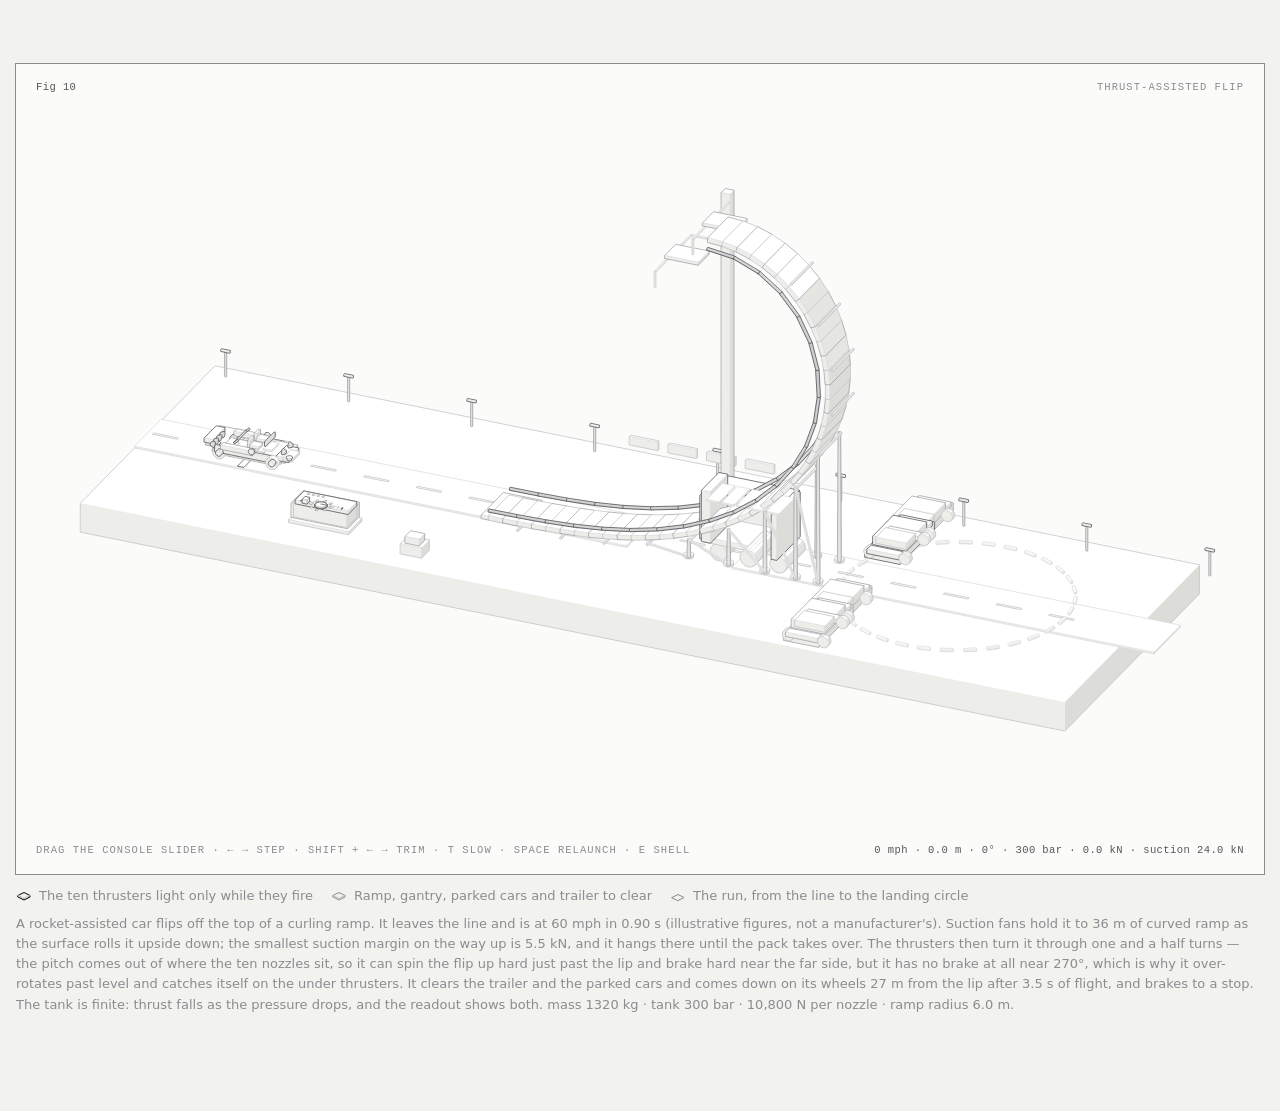
==== light.html @ 1cd58489 "Fit the run controls: keys work without clicking, console drag only on the console - bind the keys t" ====
<!doctype html><html lang="en"><head><meta charset="utf-8"><meta name="viewport" content="width=device-width, initial-scale=1"><title>Thrust-assisted flip</title><style>
.iso{
  --anatomy-page:#0b0b0b;--anatomy-card:#131313;--anatomy-text:#a3a3a3;--anatomy-strong:#e6e6e6;--anatomy-muted:#6e6e6e;
  --anatomy-paper:#131313;--anatomy-face:#1b1b1b;--anatomy-top:#1c1c1c;
  --anatomy-shade-0:#0f0f0f;--anatomy-shade-1:#121212;--anatomy-shade-2:#151515;--anatomy-shade-3:#181818;
  --anatomy-lit-top:#262626;--anatomy-lit-shade:#1d1d1d;
  --anatomy-hi:#d4d4d4;--anatomy-mid:#6a6a6a;--anatomy-lo:#3e3e3e;--anatomy-faint:#2a2a2a;--anatomy-lit:#ffffff;
  --anatomy-halo:#050505;--anatomy-halo-opacity:.9;--anatomy-dot:#e6e6e6;
  --anatomy-red:#ff6b6b;--anatomy-green:#6be0a0;--anatomy-blue:#6b9bff;
  --anatomy-weight:.6px;--anatomy-ease:cubic-bezier(.32,.72,0,1);
  --anatomy-mono:ui-monospace,"SF Mono",Menlo,Consolas,monospace;
  --anatomy-lift:inset 0 1px 0 0 #ffffff0a,inset 0 0 0 1px #ffffff06,0 0 0 1px #00000026,0 1px 1px -.5px #00000014,0 3px 3px -1.5px #00000014,0 6px 6px -3px #00000014,0 12px 12px -6px #00000014;
}
.iso[data-theme="light"]{
  --anatomy-page:#f2f2ef;--anatomy-card:#fbfbfa;--anatomy-text:#57575a;--anatomy-strong:#18181a;--anatomy-muted:#8c8c90;
  --anatomy-paper:#fbfbfa;--anatomy-face:#ffffff;--anatomy-top:#ffffff;
  --anatomy-shade-0:#dcdcd9;--anatomy-shade-1:#e5e5e2;--anatomy-shade-2:#ededea;--anatomy-shade-3:#f4f4f1;
  --anatomy-lit-top:#ffffff;--anatomy-lit-shade:#eeeeeb;
  --anatomy-hi:#26262a;--anatomy-mid:#8a8a8f;--anatomy-lo:#b4b4b8;--anatomy-faint:#d4d4d6;--anatomy-lit:#000000;
  --anatomy-halo:#8a8a80;--anatomy-halo-opacity:.32;--anatomy-dot:#3a3a3e;
  --anatomy-red:#e5484d;--anatomy-green:#30a46c;--anatomy-blue:#3e63dd;
  --anatomy-lift:inset 0 1px 0 0 #ffffff,0 0 0 1px #0000000f,0 1px 1px -.5px #0000000a,0 3px 3px -1.5px #0000000a,0 6px 6px -3px #0000000a,0 12px 12px -6px #0000000a;
}
.iso-svg{display:block;width:100%;height:auto;overflow:visible}
.iso-svg path,.iso-svg circle{vector-effect:non-scaling-stroke}
.iso-fill{fill:var(--anatomy-paper);stroke:none}
.iso-solid[data-lit]>.iso-fill{fill:var(--anatomy-face)}
.iso-shade,.iso-top{stroke:none}
.iso-shade[data-shade="0"]{fill:var(--anatomy-shade-0)}
.iso-shade[data-shade="1"]{fill:var(--anatomy-shade-1)}
.iso-shade[data-shade="2"]{fill:var(--anatomy-shade-2)}
.iso-shade[data-shade="3"]{fill:var(--anatomy-shade-3)}
.iso-top{fill:var(--anatomy-top)}
.iso-solid[data-lit]>.iso-top{fill:var(--anatomy-lit-top)}
.iso-solid[data-lit]>.iso-shade{fill:var(--anatomy-lit-shade)}
.iso-solid[data-seamless]>.iso-shade,.iso-solid[data-seamless]>.iso-top{stroke-width:.4;stroke-linejoin:round}
.iso-solid[data-seamless]>.iso-shade[data-shade="0"]{stroke:var(--anatomy-shade-0)}
.iso-solid[data-seamless]>.iso-shade[data-shade="1"]{stroke:var(--anatomy-shade-1)}
.iso-solid[data-seamless]>.iso-shade[data-shade="2"]{stroke:var(--anatomy-shade-2)}
.iso-solid[data-seamless]>.iso-shade[data-shade="3"]{stroke:var(--anatomy-shade-3)}
.iso-solid[data-seamless]>.iso-top{stroke:var(--anatomy-top)}
.iso-solid[data-seamless][data-lit]>.iso-top{stroke:var(--anatomy-lit-top)}
.iso-solid[data-seamless][data-lit]>.iso-shade{stroke:var(--anatomy-lit-shade)}
.iso-solid[data-lit]>.iso-edge{stroke:var(--anatomy-lit)}
.iso-halo{fill:var(--anatomy-halo);stroke:none;filter:blur(9px);opacity:var(--anatomy-halo-opacity);transform:translateY(3px)}
.iso-line{fill:none;stroke:var(--anatomy-lo);stroke-width:var(--anatomy-weight);stroke-linecap:round;stroke-linejoin:round}
.iso-line[data-tone="hi"]{stroke:var(--anatomy-hi)}
.iso-line[data-tone="mid"]{stroke:var(--anatomy-mid)}
.iso-line[data-tone="lo"]{stroke:var(--anatomy-lo)}
.iso-line[data-tone="faint"]{stroke:var(--anatomy-faint)}
.iso-line[data-tone="lit"]{stroke:var(--anatomy-lit)}
.iso-line[data-tone="red"]{stroke:var(--anatomy-red)}
.iso-line[data-tone="green"]{stroke:var(--anatomy-green)}
.iso-line[data-tone="blue"]{stroke:var(--anatomy-blue)}
.iso-line[data-dotted]{stroke-dasharray:.01 3.5;stroke-width:1}
.iso-line[data-dashed]{stroke-dasharray:3 3}
.iso-line[data-flow]{stroke-dasharray:2 6}
.iso-wire-end{fill:var(--anatomy-paper);stroke:var(--anatomy-lo);stroke-width:var(--anatomy-weight)}
.iso-wire[data-tone="hi"] .iso-wire-end{stroke:var(--anatomy-hi)}
.iso-wire[data-tone="mid"] .iso-wire-end{stroke:var(--anatomy-mid)}
.iso-wire[data-tone="faint"] .iso-wire-end{stroke:var(--anatomy-faint)}
.iso-wire[data-tone="lit"] .iso-wire-end{stroke:var(--anatomy-lit)}
.iso-dots circle{fill:var(--anatomy-dot);stroke:none;opacity:.32}
.iso-dots[data-tone="hi"] circle{opacity:.85}
.iso-dots[data-tone="mid"] circle{opacity:.45}
.iso-dots[data-tone="lo"] circle{opacity:.22}
.iso-dots[data-tone="faint"] circle{opacity:.12}
.iso-face-text{fill:var(--anatomy-mid);font-family:var(--anatomy-mono);letter-spacing:.04em}
.iso-face-text[data-tone="hi"]{fill:var(--anatomy-hi)}
.iso-face-text[data-tone="lo"]{fill:var(--anatomy-lo)}
.iso-face-text[data-tone="faint"]{fill:var(--anatomy-faint)}
.tb-body{fill:var(--anatomy-shade-2);stroke:none}
.tb-shine{fill:var(--anatomy-top);stroke:none}
.tb-shade{fill:var(--anatomy-shade-0);stroke:none}
.tb-ring{fill:none;stroke:var(--anatomy-lo);stroke-width:.45;stroke-linecap:butt;stroke-linejoin:round}
.tb-ring[data-tone="mid"]{stroke:var(--anatomy-mid)}
.tb-ring[data-tone="faint"]{stroke:var(--anatomy-faint)}
.tb-ring[data-tone="hi"]{stroke:var(--anatomy-hi)}
@keyframes iso-flow{to{stroke-dashoffset:-32}}
@keyframes iso-pulse{0%,100%{opacity:.18}12%{opacity:1}40%{opacity:.18}}
.iso-line[data-flow]{animation:iso-flow 1600ms linear infinite}
.iso-dots circle[data-pulse]{animation:iso-pulse 1600ms steps(1,end) infinite;animation-delay:var(--pulse-at,0ms)}
.iso-figure{margin:32px 0 36px}
.iso-plate{position:relative;padding:52px 24px;border-radius:0;background:var(--anatomy-card);box-shadow:0 0 0 1px var(--anatomy-mid);--anatomy-paper:var(--anatomy-card)}
.iso-plate-corners{position:absolute;inset:18px 20px;pointer-events:none}
.iso-plate-corner{position:absolute;color:var(--anatomy-muted);font-family:var(--anatomy-mono);font-size:10.5px;line-height:1;letter-spacing:.04em;white-space:nowrap}
.iso-plate-corner[data-corner="fig"]{top:0;left:0;color:var(--anatomy-text)}
.iso-plate-corner[data-corner="title"]{top:0;right:0;text-transform:uppercase;letter-spacing:.1em}
.iso-plate-corner[data-corner="hint"]{bottom:0;left:0;text-transform:uppercase;letter-spacing:.1em}
.iso-plate-corner[data-corner="readout"]{right:0;bottom:0;color:var(--anatomy-text);font-variant-numeric:tabular-nums}
.iso-plate .iso-svg{margin:0 auto}
.iso-legend{display:grid;gap:8px;margin-top:12px;color:var(--anatomy-muted);font-size:13px;line-height:1.55}
.iso-keys{display:flex;flex-wrap:wrap;gap:6px 18px}
.iso-key{display:inline-flex;align-items:center;gap:7px}
.iso-swatch{width:16px;height:10px;flex:none;overflow:visible}
.iso-swatch path{fill:none;stroke:var(--anatomy-hi);stroke-width:1;vector-effect:non-scaling-stroke;stroke-linejoin:round;stroke-linecap:round}
.iso-swatch[data-mark="raised"] path,.iso-swatch[data-mark="flat"] path{stroke:var(--anatomy-mid)}
.iso-swatch[data-mark="lit"] path{stroke:var(--anatomy-lit)}
.iso-swatch[data-mark="dim"] path{stroke:var(--anatomy-lo)}
.iso-swatch[data-mark="dotted"] path{stroke-dasharray:.01 3;stroke-width:1.4}
.iso-swatch[data-mark="dashed"] path{stroke-dasharray:3 2.5}
.iso-swatch[data-mark="red"] path{stroke:var(--anatomy-red)}
.iso-swatch[data-mark="green"] path{stroke:var(--anatomy-green)}
.iso-swatch[data-mark="blue"] path{stroke:var(--anatomy-blue)}
.iso-swatch-crease{stroke:var(--anatomy-lo)!important}
@media (max-width:560px){.iso-plate{padding:48px 12px 70px}.iso-plate-corner[data-corner="hint"]{bottom:18px}}
@media (prefers-reduced-motion:reduce){.iso-line[data-flow],.iso-dots circle[data-pulse]{animation:none}}

*{box-sizing:border-box}
html{color-scheme:dark}
body[data-theme="light"]{color-scheme:light}
body{margin:0;background:var(--anatomy-page);color:var(--anatomy-text);font:14px/1.6 ui-sans-serif,system-ui,-apple-system,"Segoe UI",sans-serif;-webkit-font-smoothing:antialiased}
.iso-page{width:min(1420px,100% - 32px);margin:64px auto 96px}
</style></head><body class="iso" data-theme="light"><main class="iso-page"><style>/* The thrust-assisted flip: a single diorama SVG with the car re-posed every
   frame, and two WebGL plume layers — one behind the drawing, one in front of
   it. Dark theme: the plumes are added light, so they screen. */

.rr .iso-plate {
  overflow: hidden;
}

.rr-stage {
  position: relative;
  touch-action: pan-y;
  -webkit-tap-highlight-color: transparent;
  user-select: none;
  -webkit-user-select: none;
  cursor: crosshair;
}

/* the SVG is the layout: it sets the height, the canvases ride on top */
.rr-stage > svg {
  display: block;
  width: 100%;
  height: auto;
}

.rr-stage > .rr-stage-svg {
  position: relative;
  z-index: 2;
}

.rr-stage > .rr-layer {
  position: absolute;
  inset: 0;
  width: 100%;
  height: 100% !important;
  pointer-events: none;
}

/* the floor sits under the back plume, so an away-pointing exhaust shows
   against it; the ramp, props and car sit over the back plume */
.rr-stage > .rr-ground-svg {
  position: absolute;
  z-index: 0;
}

.rr-stage > .rr-gl-back {
  z-index: 1;
}

.rr-stage > .rr-gl-front {
  z-index: 3;
}

/* the exhaust is drawn as light; on the dark card it adds */
.iso:not([data-theme="light"]) .rr-gl {
  mix-blend-mode: screen;
}

.rr-stage[data-gl] .rr-plume-fb {
  display: none;
}

/* the SVG plume, only while WebGL is unavailable */
.rr-plume-fb .rr-fb {
  fill: none;
  stroke: var(--anatomy-lit);
  stroke-width: 1.2;
  stroke-linecap: round;
  opacity: 0.7;
}

/* the shell fades away to show the tank, its plumbing and the nozzle bells */
.rr-stage-svg [data-inner] {
  opacity: var(--rr-inner, 0);
  transition: opacity 260ms var(--anatomy-ease);
}

.rr-said {
  position: absolute;
  width: 1px;
  height: 1px;
  overflow: hidden;
  clip-path: inset(50%);
  white-space: nowrap;
}

.rr-stage:focus-visible {
  outline: 1px solid var(--anatomy-muted);
  outline-offset: 6px;
}

@media (prefers-reduced-motion: reduce) {
  .rr-stage-svg [data-inner] {
    transition: none;
  }
}

@media (max-width: 560px) {
  .rr .iso-plate {
    padding: 48px 6px 70px;
  }

  .rr-stage {
    width: 116%;
    margin: -7% -8% -3%;
  }

  .rr-stage:focus-visible {
    outline: none;
  }

  .rr .iso-plate:has(.rr-stage:focus-visible) {
    outline: 1px solid var(--anatomy-muted);
    outline-offset: 4px;
  }
}
</style><div class="rr"><figure class="iso-figure"><div class="iso-plate"><div class="iso-plate-corners" aria-hidden="true"><span class="iso-plate-corner" data-corner="fig">Fig 10</span><span class="iso-plate-corner" data-corner="title">Thrust-assisted flip</span><span class="iso-plate-corner" data-corner="hint">drag the console slider · ← → step · shift + ← → trim · T slow · Space relaunch · E shell</span><span class="iso-plate-corner" data-corner="readout" data-readout>0 mph · 0.0 m · 0° · 300 bar · 0.0 kN · suction 24.0 kN</span></div><div class="rr-stage" tabindex="0" role="slider" aria-roledescription="run control" aria-valuemin="0" aria-valuemax="100" aria-valuenow="0" aria-label="Thrust-assisted flip. The run plays on a loop. Drag the console slider, or press the left and right arrow keys, to step through the run; the tour pauses while you step and picks up again a few seconds later. Press T to slow to one twentieth, then one hundredth. Press Space to relaunch. Hold shift with the left and right arrow keys before the launch to trim the flip and over-rotate it. Press E to fade the body shell."><span class="rr-said" aria-live="polite"></span><svg xmlns="http://www.w3.org/2000/svg" class="iso-svg rr-layer rr-ground-svg" viewBox="0 0 1360 800" aria-hidden="true"><g class="iso-solid"><path class="iso-fill" d="M46 438.6L198.5 283.1L1314 508.6L1314 541.6L1161.5 697.1L46 471.7Z"/><path class="iso-shade" data-shade="0" d="M1314 541.6L1161.5 697.1L1161.5 664.1L1314 508.6Z"/><path class="iso-shade" data-shade="2" d="M1161.5 697.1L46 471.7L46 438.6L1161.5 664.1Z"/><path class="iso-top" d="M198.5 283.1L1314 508.6L1161.5 664.1L46 438.6Z"/><path class="iso-line iso-edge" data-tone="lo" d="M46 438.6L198.5 283.1L1314 508.6L1314 541.6L1161.5 697.1L46 471.7Z"/></g><g class="iso-solid"><path class="iso-fill" d="M209.4 266.2L209.8 265.7L210.9 265.7L211.6 266.1L211.6 295.2L211.1 295.7L210 295.7L209.4 295.3Z"/><path class="iso-shade" data-shade="0" d="M211.6 295.2L211.1 295.7L211.1 266.5L211.6 266.1Z"/><path class="iso-shade" data-shade="1" d="M211.1 295.7L210 295.7L210 266.6L211.1 266.5Z"/><path class="iso-shade" data-shade="3" d="M210 295.7L209.4 295.3L209.4 266.2L210 266.6Z"/><path class="iso-top" d="M210 266.6L209.4 266.2L209.8 265.7L210.9 265.7L211.6 266.1L211.1 266.5Z"/><path class="iso-line iso-crease" data-tone="faint" d="M210 266.6L209.4 266.2M210 295.7L210 266.6M211.1 295.7L211.1 266.5M211.6 266.1L211.1 266.5M210 266.6L211.1 266.5"/><path class="iso-line iso-edge" data-tone="mid" d="M209.4 266.2L209.8 265.7L210.9 265.7L211.6 266.1L211.6 295.2L211.1 295.7L210 295.7L209.4 295.3Z"/></g><g class="iso-solid"><path class="iso-fill" d="M205.2 264.2L205.8 263.7L215.7 265.7L215.7 268.4L215.2 269L205.2 266.9Z"/><path class="iso-shade" data-shade="0" d="M215.7 268.4L215.2 269L215.2 266.2L215.7 265.7Z"/><path class="iso-shade" data-shade="2" d="M215.2 269L205.2 266.9L205.2 264.2L215.2 266.2Z"/><path class="iso-top" d="M205.8 263.7L215.7 265.7L215.2 266.2L205.2 264.2Z"/><path class="iso-line iso-edge" data-tone="hi" d="M205.2 264.2L205.8 263.7L215.7 265.7L215.7 268.4L215.2 269L205.2 266.9Z"/></g><g class="iso-solid"><path class="iso-fill" d="M348.8 294.4L349.3 293.9L350.4 293.9L351 294.3L351 323.4L350.5 323.9L349.5 323.9L348.8 323.5Z"/><path class="iso-shade" data-shade="0" d="M351 323.4L350.5 323.9L350.5 294.7L351 294.3Z"/><path class="iso-shade" data-shade="1" d="M350.5 323.9L349.5 323.9L349.5 294.8L350.5 294.7Z"/><path class="iso-shade" data-shade="3" d="M349.5 323.9L348.8 323.5L348.8 294.4L349.5 294.8Z"/><path class="iso-top" d="M349.5 294.8L348.8 294.4L349.3 293.9L350.4 293.9L351 294.3L350.5 294.7Z"/><path class="iso-line iso-crease" data-tone="faint" d="M349.5 294.8L348.8 294.4M349.5 323.9L349.5 294.8M350.5 323.9L350.5 294.7M351 294.3L350.5 294.7M349.5 294.8L350.5 294.7"/><path class="iso-line iso-edge" data-tone="mid" d="M348.8 294.4L349.3 293.9L350.4 293.9L351 294.3L351 323.4L350.5 323.9L349.5 323.9L348.8 323.5Z"/></g><g class="iso-solid"><path class="iso-fill" d="M344.7 292.4L345.2 291.9L355.2 293.9L355.2 296.6L354.6 297.1L344.7 295.1Z"/><path class="iso-shade" data-shade="0" d="M355.2 296.6L354.6 297.1L354.6 294.4L355.2 293.9Z"/><path class="iso-shade" data-shade="2" d="M354.6 297.1L344.7 295.1L344.7 292.4L354.6 294.4Z"/><path class="iso-top" d="M345.2 291.9L355.2 293.9L354.6 294.4L344.7 292.4Z"/><path class="iso-line iso-edge" data-tone="hi" d="M344.7 292.4L345.2 291.9L355.2 293.9L355.2 296.6L354.6 297.1L344.7 295.1Z"/></g><g class="iso-solid"><path class="iso-fill" d="M107.2 374.3L137.3 343.6L695.1 456.3L695.1 458.2L664.9 489L107.2 376.3Z"/><path class="iso-shade" data-shade="0" d="M695.1 458.2L664.9 489L664.9 487L695.1 456.3Z"/><path class="iso-shade" data-shade="2" d="M664.9 489L107.2 376.3L107.2 374.3L664.9 487Z"/><path class="iso-top" d="M137.3 343.6L695.1 456.3L664.9 487L107.2 374.3Z"/><path class="iso-line iso-crease" data-tone="faint" d="M695.1 456.3L664.9 487M664.9 487L107.2 374.3M664.9 489L664.9 487"/><path class="iso-line iso-edge" data-tone="faint" d="M107.2 374.3L137.3 343.6L695.1 456.3L695.1 458.2L664.9 489L107.2 376.3Z"/></g><g class="iso-solid"><path class="iso-fill" d="M488.3 322.5L488.7 322.1L489.8 322L490.4 322.4L490.4 351.6L490 352L488.9 352.1L488.3 351.7Z"/><path class="iso-shade" data-shade="0" d="M490.4 351.6L490 352L490 322.9L490.4 322.4Z"/><path class="iso-shade" data-shade="1" d="M490 352L488.9 352.1L488.9 322.9L490 322.9Z"/><path class="iso-shade" data-shade="3" d="M488.9 352.1L488.3 351.7L488.3 322.5L488.9 322.9Z"/><path class="iso-top" d="M488.9 322.9L488.3 322.5L488.7 322.1L489.8 322L490.4 322.4L490 322.9Z"/><path class="iso-line iso-crease" data-tone="faint" d="M488.9 322.9L488.3 322.5M488.9 352.1L488.9 322.9M490 352L490 322.9M490.4 322.4L490 322.9M488.9 322.9L490 322.9"/><path class="iso-line iso-edge" data-tone="mid" d="M488.3 322.5L488.7 322.1L489.8 322L490.4 322.4L490.4 351.6L490 352L488.9 352.1L488.3 351.7Z"/></g><g class="iso-solid"><path class="iso-fill" d="M484.1 320.6L484.6 320.1L494.6 322.1L494.6 324.8L494.1 325.3L484.1 323.3Z"/><path class="iso-shade" data-shade="0" d="M494.6 324.8L494.1 325.3L494.1 322.6L494.6 322.1Z"/><path class="iso-shade" data-shade="2" d="M494.1 325.3L484.1 323.3L484.1 320.6L494.1 322.6Z"/><path class="iso-top" d="M484.6 320.1L494.6 322.1L494.1 322.6L484.1 320.6Z"/><path class="iso-line iso-edge" data-tone="hi" d="M484.1 320.6L484.6 320.1L494.6 322.1L494.6 324.8L494.1 325.3L484.1 323.3Z"/></g><g class="iso-solid"><path class="iso-fill" d="M127.7 360.3L128.8 359.2L156.7 364.8L156.7 365.2L155.6 366.3L127.7 360.7Z"/><path class="iso-shade" data-shade="0" d="M156.7 365.2L155.6 366.3L155.6 365.9L156.7 364.8Z"/><path class="iso-shade" data-shade="2" d="M155.6 366.3L127.7 360.7L127.7 360.3L155.6 365.9Z"/><path class="iso-top" d="M128.8 359.2L156.7 364.8L155.6 365.9L127.7 360.3Z"/><path class="iso-line iso-edge" data-tone="lo" d="M127.7 360.3L128.8 359.2L156.7 364.8L156.7 365.2L155.6 366.3L127.7 360.7Z"/></g><g class="iso-solid"><path class="iso-fill" d="M224.1 396.5L252.5 367.5L259.5 368.9L259.5 369.3L231.1 398.3L224.1 396.9Z"/><path class="iso-shade" data-shade="0" d="M259.5 369.3L231.1 398.3L231.1 397.9L259.5 368.9Z"/><path class="iso-shade" data-shade="2" d="M231.1 398.3L224.1 396.9L224.1 396.5L231.1 397.9Z"/><path class="iso-top" d="M252.5 367.5L259.5 368.9L231.1 397.9L224.1 396.5Z"/><path class="iso-line iso-edge" data-tone="hi" d="M224.1 396.5L252.5 367.5L259.5 368.9L259.5 369.3L231.1 398.3L224.1 396.9Z"/></g><g class="iso-solid"><path class="iso-fill" d="M187.5 372.4L188.5 371.3L216.4 376.9L216.4 377.3L215.4 378.4L187.5 372.8Z"/><path class="iso-shade" data-shade="0" d="M216.4 377.3L215.4 378.4L215.4 378L216.4 376.9Z"/><path class="iso-shade" data-shade="2" d="M215.4 378.4L187.5 372.8L187.5 372.4L215.4 378Z"/><path class="iso-top" d="M188.5 371.3L216.4 376.9L215.4 378L187.5 372.4Z"/><path class="iso-line iso-edge" data-tone="lo" d="M187.5 372.4L188.5 371.3L216.4 376.9L216.4 377.3L215.4 378.4L187.5 372.8Z"/></g><g class="iso-solid"><path class="iso-fill" d="M627.7 350.7L628.1 350.3L629.2 350.2L629.9 350.6L629.9 379.8L629.4 380.2L628.3 380.3L627.7 379.9Z"/><path class="iso-shade" data-shade="0" d="M629.9 379.8L629.4 380.2L629.4 351.1L629.9 350.6Z"/><path class="iso-shade" data-shade="1" d="M629.4 380.2L628.3 380.3L628.3 351.1L629.4 351.1Z"/><path class="iso-shade" data-shade="3" d="M628.3 380.3L627.7 379.9L627.7 350.7L628.3 351.1Z"/><path class="iso-top" d="M628.3 351.1L627.7 350.7L628.1 350.3L629.2 350.2L629.9 350.6L629.4 351.1Z"/><path class="iso-line iso-crease" data-tone="faint" d="M628.3 351.1L627.7 350.7M628.3 380.3L628.3 351.1M629.4 380.2L629.4 351.1M629.9 350.6L629.4 351.1M628.3 351.1L629.4 351.1"/><path class="iso-line iso-edge" data-tone="mid" d="M627.7 350.7L628.1 350.3L629.2 350.2L629.9 350.6L629.9 379.8L629.4 380.2L628.3 380.3L627.7 379.9Z"/></g><g class="iso-solid"><path class="iso-fill" d="M623.5 348.8L624.1 348.2L634 350.3L634 353L633.5 353.5L623.5 351.5Z"/><path class="iso-shade" data-shade="0" d="M634 353L633.5 353.5L633.5 350.8L634 350.3Z"/><path class="iso-shade" data-shade="2" d="M633.5 353.5L623.5 351.5L623.5 348.8L633.5 350.8Z"/><path class="iso-top" d="M624.1 348.2L634 350.3L633.5 350.8L623.5 348.8Z"/><path class="iso-line iso-edge" data-tone="hi" d="M623.5 348.8L624.1 348.2L634 350.3L634 353L633.5 353.5L623.5 351.5Z"/></g><g class="iso-solid"><path class="iso-fill" d="M247.2 384.5L248.3 383.4L276.2 389L276.2 389.4L275.1 390.5L247.2 384.8Z"/><path class="iso-shade" data-shade="0" d="M276.2 389.4L275.1 390.5L275.1 390.1L276.2 389Z"/><path class="iso-shade" data-shade="2" d="M275.1 390.5L247.2 384.8L247.2 384.5L275.1 390.1Z"/><path class="iso-top" d="M248.3 383.4L276.2 389L275.1 390.1L247.2 384.5Z"/><path class="iso-line iso-edge" data-tone="lo" d="M247.2 384.5L248.3 383.4L276.2 389L276.2 389.4L275.1 390.5L247.2 384.8Z"/></g><g class="iso-solid"><path class="iso-fill" d="M307 396.5L308 395.4L335.9 401.1L335.9 401.5L334.9 402.6L307 396.9Z"/><path class="iso-shade" data-shade="0" d="M335.9 401.5L334.9 402.6L334.9 402.2L335.9 401.1Z"/><path class="iso-shade" data-shade="2" d="M334.9 402.6L307 396.9L307 396.5L334.9 402.2Z"/><path class="iso-top" d="M308 395.4L335.9 401.1L334.9 402.2L307 396.5Z"/><path class="iso-line iso-edge" data-tone="lo" d="M307 396.5L308 395.4L335.9 401.1L335.9 401.5L334.9 402.6L307 396.9Z"/></g><g class="iso-solid"><path class="iso-fill" d="M767.1 378.9L767.6 378.5L768.6 378.4L769.3 378.8L769.3 408L768.8 408.4L767.8 408.5L767.1 408.1Z"/><path class="iso-shade" data-shade="0" d="M769.3 408L768.8 408.4L768.8 379.3L769.3 378.8Z"/><path class="iso-shade" data-shade="1" d="M768.8 408.4L767.8 408.5L767.8 379.3L768.8 379.3Z"/><path class="iso-shade" data-shade="3" d="M767.8 408.5L767.1 408.1L767.1 378.9L767.8 379.3Z"/><path class="iso-top" d="M767.8 379.3L767.1 378.9L767.6 378.5L768.6 378.4L769.3 378.8L768.8 379.3Z"/><path class="iso-line iso-crease" data-tone="faint" d="M767.8 379.3L767.1 378.9M767.8 408.5L767.8 379.3M768.8 408.4L768.8 379.3M769.3 378.8L768.8 379.3M767.8 379.3L768.8 379.3"/><path class="iso-line iso-edge" data-tone="mid" d="M767.1 378.9L767.6 378.5L768.6 378.4L769.3 378.8L769.3 408L768.8 408.4L767.8 408.5L767.1 408.1Z"/></g><g class="iso-solid"><path class="iso-fill" d="M366.7 408.6L367.8 407.5L395.7 413.2L395.7 413.6L394.6 414.6L366.7 409Z"/><path class="iso-shade" data-shade="0" d="M395.7 413.6L394.6 414.6L394.6 414.2L395.7 413.2Z"/><path class="iso-shade" data-shade="2" d="M394.6 414.6L366.7 409L366.7 408.6L394.6 414.2Z"/><path class="iso-top" d="M367.8 407.5L395.7 413.2L394.6 414.2L366.7 408.6Z"/><path class="iso-line iso-edge" data-tone="lo" d="M366.7 408.6L367.8 407.5L395.7 413.2L395.7 413.6L394.6 414.6L366.7 409Z"/></g><g class="iso-solid"><path class="iso-fill" d="M763 377L763.5 376.4L773.5 378.4L773.5 381.2L772.9 381.7L763 379.7Z"/><path class="iso-shade" data-shade="0" d="M773.5 381.2L772.9 381.7L772.9 379L773.5 378.4Z"/><path class="iso-shade" data-shade="2" d="M772.9 381.7L763 379.7L763 377L772.9 379Z"/><path class="iso-top" d="M763.5 376.4L773.5 378.4L772.9 379L763 377Z"/><path class="iso-line iso-edge" data-tone="hi" d="M763 377L763.5 376.4L773.5 378.4L773.5 381.2L772.9 381.7L763 379.7Z"/></g><g class="iso-solid"><path class="iso-fill" d="M426.5 420.7L427.6 419.6L455.4 425.2L455.4 425.6L454.4 426.7L426.5 421.1Z"/><path class="iso-shade" data-shade="0" d="M455.4 425.6L454.4 426.7L454.4 426.3L455.4 425.2Z"/><path class="iso-shade" data-shade="2" d="M454.4 426.7L426.5 421.1L426.5 420.7L454.4 426.3Z"/><path class="iso-top" d="M427.6 419.6L455.4 425.2L454.4 426.3L426.5 420.7Z"/><path class="iso-line iso-edge" data-tone="lo" d="M426.5 420.7L427.6 419.6L455.4 425.2L455.4 425.6L454.4 426.7L426.5 421.1Z"/></g><g class="iso-solid"><path class="iso-fill" d="M486.3 432.8L487.3 431.7L515.2 437.3L515.2 437.7L514.1 438.8L486.3 433.2Z"/><path class="iso-shade" data-shade="0" d="M515.2 437.7L514.1 438.8L514.1 438.4L515.2 437.3Z"/><path class="iso-shade" data-shade="2" d="M514.1 438.8L486.3 433.2L486.3 432.8L514.1 438.4Z"/><path class="iso-top" d="M487.3 431.7L515.2 437.3L514.1 438.4L486.3 432.8Z"/><path class="iso-line iso-edge" data-tone="lo" d="M486.3 432.8L487.3 431.7L515.2 437.3L515.2 437.7L514.1 438.8L486.3 433.2Z"/></g><g class="iso-solid"><path class="iso-fill" d="M906.6 407.1L907 406.6L908.1 406.6L908.7 407L908.7 436.1L908.3 436.6L907.2 436.6L906.6 436.2Z"/><path class="iso-shade" data-shade="0" d="M908.7 436.1L908.3 436.6L908.3 407.4L908.7 407Z"/><path class="iso-shade" data-shade="1" d="M908.3 436.6L907.2 436.6L907.2 407.5L908.3 407.4Z"/><path class="iso-shade" data-shade="3" d="M907.2 436.6L906.6 436.2L906.6 407.1L907.2 407.5Z"/><path class="iso-top" d="M907.2 407.5L906.6 407.1L907 406.6L908.1 406.6L908.7 407L908.3 407.4Z"/><path class="iso-line iso-crease" data-tone="faint" d="M907.2 407.5L906.6 407.1M907.2 436.6L907.2 407.5M908.3 436.6L908.3 407.4M908.7 407L908.3 407.4M907.2 407.5L908.3 407.4"/><path class="iso-line iso-edge" data-tone="mid" d="M906.6 407.1L907 406.6L908.1 406.6L908.7 407L908.7 436.1L908.3 436.6L907.2 436.6L906.6 436.2Z"/></g><g class="iso-solid"><path class="iso-fill" d="M902.4 405.1L902.9 404.6L912.9 406.6L912.9 409.3L912.4 409.9L902.4 407.9Z"/><path class="iso-shade" data-shade="0" d="M912.9 409.3L912.4 409.9L912.4 407.2L912.9 406.6Z"/><path class="iso-shade" data-shade="2" d="M912.4 409.9L902.4 407.9L902.4 405.1L912.4 407.2Z"/><path class="iso-top" d="M902.9 404.6L912.9 406.6L912.4 407.2L902.4 405.1Z"/><path class="iso-line iso-edge" data-tone="hi" d="M902.4 405.1L902.9 404.6L912.9 406.6L912.9 409.3L912.4 409.9L902.4 407.9Z"/></g><g class="iso-solid"><path class="iso-fill" d="M546 444.8L547.1 443.8L575 449.4L575 449.8L573.9 450.9L546 445.2Z"/><path class="iso-shade" data-shade="0" d="M575 449.8L573.9 450.9L573.9 450.5L575 449.4Z"/><path class="iso-shade" data-shade="2" d="M573.9 450.9L546 445.2L546 444.8L573.9 450.5Z"/><path class="iso-top" d="M547.1 443.8L575 449.4L573.9 450.5L546 444.8Z"/><path class="iso-line iso-edge" data-tone="lo" d="M546 444.8L547.1 443.8L575 449.4L575 449.8L573.9 450.9L546 445.2Z"/></g><g class="iso-solid"><path class="iso-fill" d="M605.8 456.9L606.8 455.8L634.7 461.5L634.7 461.9L633.7 463L605.8 457.3Z"/><path class="iso-shade" data-shade="0" d="M634.7 461.9L633.7 463L633.7 462.6L634.7 461.5Z"/><path class="iso-shade" data-shade="2" d="M633.7 463L605.8 457.3L605.8 456.9L633.7 462.6Z"/><path class="iso-top" d="M606.8 455.8L634.7 461.5L633.7 462.6L605.8 456.9Z"/><path class="iso-line iso-edge" data-tone="lo" d="M605.8 456.9L606.8 455.8L634.7 461.5L634.7 461.9L633.7 463L605.8 457.3Z"/></g><g class="iso-solid"><path class="iso-fill" d="M1046 435.3L1046.4 434.8L1047.5 434.8L1048.2 435.2L1048.2 464.3L1047.7 464.8L1046.6 464.8L1046 464.4Z"/><path class="iso-shade" data-shade="0" d="M1048.2 464.3L1047.7 464.8L1047.7 435.6L1048.2 435.2Z"/><path class="iso-shade" data-shade="1" d="M1047.7 464.8L1046.6 464.8L1046.6 435.7L1047.7 435.6Z"/><path class="iso-shade" data-shade="3" d="M1046.6 464.8L1046 464.4L1046 435.3L1046.6 435.7Z"/><path class="iso-top" d="M1046.6 435.7L1046 435.3L1046.4 434.8L1047.5 434.8L1048.2 435.2L1047.7 435.6Z"/><path class="iso-line iso-crease" data-tone="faint" d="M1046.6 435.7L1046 435.3M1046.6 464.8L1046.6 435.7M1047.7 464.8L1047.7 435.6M1048.2 435.2L1047.7 435.6M1046.6 435.7L1047.7 435.6"/><path class="iso-line iso-edge" data-tone="mid" d="M1046 435.3L1046.4 434.8L1047.5 434.8L1048.2 435.2L1048.2 464.3L1047.7 464.8L1046.6 464.8L1046 464.4Z"/></g><g class="iso-solid"><path class="iso-fill" d="M1041.8 433.3L1042.4 432.8L1052.3 434.8L1052.3 437.5L1051.8 438.1L1041.8 436.1Z"/><path class="iso-shade" data-shade="0" d="M1052.3 437.5L1051.8 438.1L1051.8 435.3L1052.3 434.8Z"/><path class="iso-shade" data-shade="2" d="M1051.8 438.1L1041.8 436.1L1041.8 433.3L1051.8 435.3Z"/><path class="iso-top" d="M1042.4 432.8L1052.3 434.8L1051.8 435.3L1041.8 433.3Z"/><path class="iso-line iso-edge" data-tone="hi" d="M1041.8 433.3L1042.4 432.8L1052.3 434.8L1052.3 437.5L1051.8 438.1L1041.8 436.1Z"/></g><g class="iso-solid"><path class="iso-fill" d="M665.5 469L666.6 467.9L694.5 473.6L694.5 473.9L693.4 475L665.5 469.4Z"/><path class="iso-shade" data-shade="0" d="M694.5 473.9L693.4 475L693.4 474.6L694.5 473.6Z"/><path class="iso-shade" data-shade="2" d="M693.4 475L665.5 469.4L665.5 469L693.4 474.6Z"/><path class="iso-top" d="M666.6 467.9L694.5 473.6L693.4 474.6L665.5 469Z"/><path class="iso-line iso-edge" data-tone="lo" d="M665.5 469L666.6 467.9L694.5 473.6L694.5 473.9L693.4 475L665.5 469.4Z"/></g><g class="iso-solid"><path class="iso-fill" d="M784.4 511.2L814.6 480.5L1292.6 577.1L1292.6 579L1262.5 609.8L784.4 513.1Z"/><path class="iso-shade" data-shade="0" d="M1292.6 579L1262.5 609.8L1262.5 607.8L1292.6 577.1Z"/><path class="iso-shade" data-shade="2" d="M1262.5 609.8L784.4 513.1L784.4 511.2L1262.5 607.8Z"/><path class="iso-top" d="M814.6 480.5L1292.6 577.1L1262.5 607.8L784.4 511.2Z"/><path class="iso-line iso-crease" data-tone="faint" d="M1292.6 577.1L1262.5 607.8M1262.5 607.8L784.4 511.2M1262.5 609.8L1262.5 607.8"/><path class="iso-line iso-edge" data-tone="faint" d="M784.4 511.2L814.6 480.5L1292.6 577.1L1292.6 579L1262.5 609.8L784.4 513.1Z"/></g><g class="iso-solid"><path class="iso-fill" d="M725.3 481.1L726.3 480L754.2 485.6L754.2 486L753.2 487.1L725.3 481.5Z"/><path class="iso-shade" data-shade="0" d="M754.2 486L753.2 487.1L753.2 486.7L754.2 485.6Z"/><path class="iso-shade" data-shade="2" d="M753.2 487.1L725.3 481.5L725.3 481.1L753.2 486.7Z"/><path class="iso-top" d="M726.3 480L754.2 485.6L753.2 486.7L725.3 481.1Z"/><path class="iso-line iso-edge" data-tone="lo" d="M725.3 481.1L726.3 480L754.2 485.6L754.2 486L753.2 487.1L725.3 481.5Z"/></g><g class="iso-solid"><path class="iso-fill" d="M1041.9 483.7L1042 481.7L1042.2 480.8L1056.7 481.4L1056.8 482.4L1056.7 484.4L1056.5 485.3L1042 484.7Z"/><path class="iso-shade" data-shade="0" d="M1056.8 482.4L1056.7 484.4L1056.5 485.3L1056.5 484.2L1056.5 482.2L1056.7 481.4Z"/><path class="iso-shade" data-shade="1" d="M1042 484.7L1041.9 483.7L1056.5 484.2L1056.5 485.3Z"/><path class="iso-shade" data-shade="2" d="M1041.9 483.7L1042 481.7L1056.5 482.2L1056.5 484.2Z"/><path class="iso-top" d="M1042 481.7L1042.2 480.8L1056.7 481.4L1056.5 482.2Z"/><path class="iso-line iso-edge" data-tone="faint" d="M1041.9 483.7L1042 481.7L1042.2 480.8L1056.7 481.4L1056.8 482.4L1056.7 484.4L1056.5 485.3L1042 484.7Z"/></g><g class="iso-solid"><path class="iso-fill" d="M1015.4 482.8L1015.5 481.7L1030 480.9L1030.3 481.8L1030.4 483.8L1030.3 484.8L1015.8 485.6L1015.5 484.7Z"/><path class="iso-shade" data-shade="1" d="M1015.8 485.6L1015.9 484.5L1030.4 483.8L1030.3 484.8Z"/><path class="iso-shade" data-shade="2" d="M1015.9 484.5L1015.8 482.6L1030.3 481.8L1030.4 483.8Z"/><path class="iso-shade" data-shade="3" d="M1015.5 481.7L1015.8 482.6L1015.9 484.5L1015.8 485.6L1015.5 484.7L1015.4 482.8Z"/><path class="iso-top" d="M1015.8 482.6L1015.5 481.7L1030 480.9L1030.3 481.8Z"/><path class="iso-line iso-edge" data-tone="faint" d="M1015.4 482.8L1015.5 481.7L1030 480.9L1030.3 481.8L1030.4 483.8L1030.3 484.8L1015.8 485.6L1015.5 484.7Z"/></g><g class="iso-solid"><path class="iso-fill" d="M1067.8 485.1L1068.1 483.2L1068.6 482.3L1082.7 484.1L1082.9 485.2L1082.7 487.2L1082.1 488L1068.1 486.2Z"/><path class="iso-shade" data-shade="0" d="M1082.9 485.2L1082.7 487.2L1082.1 488L1081.9 486.9L1082.1 485L1082.7 484.1Z"/><path class="iso-shade" data-shade="1" d="M1068.1 486.2L1067.8 485.1L1081.9 486.9L1082.1 488Z"/><path class="iso-shade" data-shade="3" d="M1067.8 485.1L1068.1 483.2L1082.1 485L1081.9 486.9Z"/><path class="iso-top" d="M1068.1 483.2L1068.6 482.3L1082.7 484.1L1082.1 485Z"/><path class="iso-line iso-edge" data-tone="faint" d="M1067.8 485.1L1068.1 483.2L1068.6 482.3L1082.7 484.1L1082.9 485.2L1082.7 487.2L1082.1 488L1068.1 486.2Z"/></g><g class="iso-solid"><path class="iso-fill" d="M989.5 486L989.8 484.9L1003.7 482.9L1004.3 483.7L1004.6 485.7L1004.3 486.7L990.4 488.8L989.8 487.9Z"/><path class="iso-shade" data-shade="0" d="M990.4 488.8L990.7 487.7L1004.6 485.7L1004.3 486.7Z"/><path class="iso-shade" data-shade="2" d="M990.7 487.7L990.4 485.8L1004.3 483.7L1004.6 485.7Z"/><path class="iso-shade" data-shade="3" d="M989.8 484.9L990.4 485.8L990.7 487.7L990.4 488.8L989.8 487.9L989.5 486Z"/><path class="iso-top" d="M990.4 485.8L989.8 484.9L1003.7 482.9L1004.3 483.7Z"/><path class="iso-line iso-edge" data-tone="faint" d="M989.5 486L989.8 484.9L1003.7 482.9L1004.3 483.7L1004.6 485.7L1004.3 486.7L990.4 488.8L989.8 487.9Z"/></g><g class="iso-solid"><path class="iso-fill" d="M1092.6 488.9L1093.1 487L1094 486.2L1107 489.2L1107.4 490.3L1107 492.2L1106.1 493L1093.1 490Z"/><path class="iso-shade" data-shade="0" d="M1107.4 490.3L1107 492.2L1106.1 493L1105.6 491.9L1106.1 490L1107 489.2Z"/><path class="iso-shade" data-shade="1" d="M1093.1 490L1092.6 488.9L1105.6 491.9L1106.1 493Z"/><path class="iso-shade" data-shade="3" d="M1092.6 488.9L1093.1 487L1106.1 490L1105.6 491.9Z"/><path class="iso-top" d="M1093.1 487L1094 486.2L1107 489.2L1106.1 490Z"/><path class="iso-line iso-edge" data-tone="faint" d="M1092.6 488.9L1093.1 487L1094 486.2L1107 489.2L1107.4 490.3L1107 492.2L1106.1 493L1093.1 490Z"/></g><g class="iso-solid"><path class="iso-fill" d="M965.4 491.5L965.9 490.3L978.7 487.1L979.6 487.9L980.1 489.8L979.6 490.9L966.9 494.1L965.9 493.4Z"/><path class="iso-shade" data-shade="0" d="M966.9 494.1L967.4 493L980.1 489.8L979.6 490.9Z"/><path class="iso-shade" data-shade="2" d="M967.4 493L966.9 491.1L979.6 487.9L980.1 489.8Z"/><path class="iso-shade" data-shade="3" d="M965.9 490.3L966.9 491.1L967.4 493L966.9 494.1L965.9 493.4L965.4 491.5Z"/><path class="iso-top" d="M966.9 491.1L965.9 490.3L978.7 487.1L979.6 487.9Z"/><path class="iso-line iso-edge" data-tone="faint" d="M965.4 491.5L965.9 490.3L978.7 487.1L979.6 487.9L980.1 489.8L979.6 490.9L966.9 494.1L965.9 493.4Z"/></g><g class="iso-solid"><path class="iso-fill" d="M1185.4 463.5L1185.9 463L1186.9 463L1187.6 463.4L1187.6 492.5L1187.1 493L1186.1 493L1185.4 492.6Z"/><path class="iso-shade" data-shade="0" d="M1187.6 492.5L1187.1 493L1187.1 463.8L1187.6 463.4Z"/><path class="iso-shade" data-shade="1" d="M1187.1 493L1186.1 493L1186.1 463.9L1187.1 463.8Z"/><path class="iso-shade" data-shade="3" d="M1186.1 493L1185.4 492.6L1185.4 463.5L1186.1 463.9Z"/><path class="iso-top" d="M1186.1 463.9L1185.4 463.5L1185.9 463L1186.9 463L1187.6 463.4L1187.1 463.8Z"/><path class="iso-line iso-crease" data-tone="faint" d="M1186.1 463.9L1185.4 463.5M1186.1 493L1186.1 463.9M1187.1 493L1187.1 463.8M1187.6 463.4L1187.1 463.8M1186.1 463.9L1187.1 463.8"/><path class="iso-line iso-edge" data-tone="mid" d="M1185.4 463.5L1185.9 463L1186.9 463L1187.6 463.4L1187.6 492.5L1187.1 493L1186.1 493L1185.4 492.6Z"/></g><g class="iso-solid"><path class="iso-fill" d="M785 493.2L786.1 492.1L814 497.7L814 498.1L812.9 499.2L785 493.5Z"/><path class="iso-shade" data-shade="0" d="M814 498.1L812.9 499.2L812.9 498.8L814 497.7Z"/><path class="iso-shade" data-shade="2" d="M812.9 499.2L785 493.5L785 493.2L812.9 498.8Z"/><path class="iso-top" d="M786.1 492.1L814 497.7L812.9 498.8L785 493.2Z"/><path class="iso-line iso-edge" data-tone="lo" d="M785 493.2L786.1 492.1L814 497.7L814 498.1L812.9 499.2L785 493.5Z"/></g><g class="iso-solid"><path class="iso-fill" d="M1115.3 494.7L1116 492.9L1117.2 492.2L1128.6 496.3L1129.2 497.4L1128.6 499.3L1127.4 500L1116 495.9Z"/><path class="iso-shade" data-shade="0" d="M1129.2 497.4L1128.6 499.3L1127.4 500L1126.8 498.8L1127.4 497L1128.6 496.3Z"/><path class="iso-shade" data-shade="1" d="M1116 495.9L1115.3 494.7L1126.8 498.8L1127.4 500Z"/><path class="iso-shade" data-shade="3" d="M1115.3 494.7L1116 492.9L1127.4 497L1126.8 498.8Z"/><path class="iso-top" d="M1116 492.9L1117.2 492.2L1128.6 496.3L1127.4 497Z"/><path class="iso-line iso-edge" data-tone="faint" d="M1115.3 494.7L1116 492.9L1117.2 492.2L1128.6 496.3L1129.2 497.4L1128.6 499.3L1127.4 500L1116 495.9Z"/></g><g class="iso-solid"><path class="iso-fill" d="M944.2 498.9L944.9 497.8L956 493.5L957.2 494.2L957.9 496L957.2 497.2L946.1 501.5L944.9 500.8Z"/><path class="iso-shade" data-shade="0" d="M946.1 501.5L946.8 500.3L957.9 496L957.2 497.2Z"/><path class="iso-shade" data-shade="2" d="M946.8 500.3L946.1 498.4L957.2 494.2L957.9 496ZM944.9 497.8L946.1 498.4L946.8 500.3L946.1 501.5L944.9 500.8L944.2 498.9Z"/><path class="iso-top" d="M946.1 498.4L944.9 497.8L956 493.5L957.2 494.2Z"/><path class="iso-line iso-edge" data-tone="faint" d="M944.2 498.9L944.9 497.8L956 493.5L957.2 494.2L957.9 496L957.2 497.2L946.1 501.5L944.9 500.8Z"/></g><g class="iso-solid"><path class="iso-fill" d="M1181.3 461.5L1181.8 461L1191.8 463L1191.8 465.7L1191.2 466.2L1181.3 464.2Z"/><path class="iso-shade" data-shade="0" d="M1191.8 465.7L1191.2 466.2L1191.2 463.5L1191.8 463Z"/><path class="iso-shade" data-shade="2" d="M1191.2 466.2L1181.3 464.2L1181.3 461.5L1191.2 463.5Z"/><path class="iso-top" d="M1181.8 461L1191.8 463L1191.2 463.5L1181.3 461.5Z"/><path class="iso-line iso-edge" data-tone="hi" d="M1181.3 461.5L1181.8 461L1191.8 463L1191.8 465.7L1191.2 466.2L1181.3 464.2Z"/></g><g class="iso-solid"><path class="iso-fill" d="M1135.1 502.5L1135.9 500.7L1137.3 500.1L1146.8 505.1L1147.6 506.4L1146.8 508.2L1145.3 508.7L1135.9 503.7Z"/><path class="iso-shade" data-shade="1" d="M1147.6 506.4L1146.8 508.2L1145.3 508.7L1144.6 507.5L1145.3 505.7L1146.8 505.1Z"/><path class="iso-shade" data-shade="2" d="M1135.9 503.7L1135.1 502.5L1144.6 507.5L1145.3 508.7Z"/><path class="iso-shade" data-shade="3" d="M1135.1 502.5L1135.9 500.7L1145.3 505.7L1144.6 507.5Z"/><path class="iso-top" d="M1135.9 500.7L1137.3 500.1L1146.8 505.1L1145.3 505.7Z"/><path class="iso-line iso-edge" data-tone="faint" d="M1135.1 502.5L1135.9 500.7L1137.3 500.1L1146.8 505.1L1147.6 506.4L1146.8 508.2L1145.3 508.7L1135.9 503.7Z"/></g><g class="iso-solid"><path class="iso-fill" d="M926.6 508.2L927.4 506.9L936.4 501.7L938 502.3L938.7 504.1L938 505.3L928.9 510.5L927.4 510Z"/><path class="iso-shade" data-shade="0" d="M928.9 510.5L929.7 509.3L938.7 504.1L938 505.3Z"/><path class="iso-shade" data-shade="1" d="M929.7 509.3L928.9 507.5L938 502.3L938.7 504.1Z"/><path class="iso-shade" data-shade="2" d="M927.4 506.9L928.9 507.5L929.7 509.3L928.9 510.5L927.4 510L926.6 508.2Z"/><path class="iso-top" d="M928.9 507.5L927.4 506.9L936.4 501.7L938 502.3Z"/><path class="iso-line iso-edge" data-tone="faint" d="M926.6 508.2L927.4 506.9L936.4 501.7L938 502.3L938.7 504.1L938 505.3L928.9 510.5L927.4 510Z"/></g><g class="iso-solid"><path class="iso-fill" d="M844.8 505.2L845.9 504.2L873.7 509.8L873.7 510.2L872.7 511.3L844.8 505.6Z"/><path class="iso-shade" data-shade="0" d="M873.7 510.2L872.7 511.3L872.7 510.9L873.7 509.8Z"/><path class="iso-shade" data-shade="2" d="M872.7 511.3L844.8 505.6L844.8 505.2L872.7 510.9Z"/><path class="iso-top" d="M845.9 504.2L873.7 509.8L872.7 510.9L844.8 505.2Z"/><path class="iso-line iso-edge" data-tone="lo" d="M844.8 505.2L845.9 504.2L873.7 509.8L873.7 510.2L872.7 511.3L844.8 505.6Z"/></g><g class="iso-solid"><path class="iso-fill" d="M1151.2 511.8L1152 510.1L1153.7 509.7L1160.8 515.4L1161.7 516.7L1160.8 518.5L1159.1 518.9L1152 513.1Z"/><path class="iso-shade" data-shade="1" d="M1161.7 516.7L1160.8 518.5L1159.1 518.9L1158.3 517.6L1159.1 515.9L1160.8 515.4Z"/><path class="iso-shade" data-shade="2" d="M1152 513.1L1151.2 511.8L1158.3 517.6L1159.1 518.9Z"/><path class="iso-shade" data-shade="3" d="M1151.2 511.8L1152 510.1L1159.1 515.9L1158.3 517.6Z"/><path class="iso-top" d="M1152 510.1L1153.7 509.7L1160.8 515.4L1159.1 515.9Z"/><path class="iso-line iso-edge" data-tone="faint" d="M1151.2 511.8L1152 510.1L1153.7 509.7L1160.8 515.4L1161.7 516.7L1160.8 518.5L1159.1 518.9L1152 513.1Z"/></g><g class="iso-solid"><path class="iso-fill" d="M913.3 518.8L914.2 517.5L920.8 511.6L922.6 512L923.4 513.7L922.6 515L915.9 520.9L914.2 520.5Z"/><path class="iso-shade" data-shade="0" d="M915.9 520.9L916.8 519.6L923.4 513.7L922.6 515Z"/><path class="iso-shade" data-shade="1" d="M916.8 519.6L915.9 517.9L922.6 512L923.4 513.7Z"/><path class="iso-shade" data-shade="2" d="M914.2 517.5L915.9 517.9L916.8 519.6L915.9 520.9L914.2 520.5L913.3 518.8Z"/><path class="iso-top" d="M915.9 517.9L914.2 517.5L920.8 511.6L922.6 512Z"/><path class="iso-line iso-edge" data-tone="faint" d="M913.3 518.8L914.2 517.5L920.8 511.6L922.6 512L923.4 513.7L922.6 515L915.9 520.9L914.2 520.5Z"/></g><g class="iso-solid"><path class="iso-fill" d="M904.6 517.3L905.6 516.2L933.5 521.9L933.5 522.3L932.4 523.3L904.6 517.7Z"/><path class="iso-shade" data-shade="0" d="M933.5 522.3L932.4 523.3L932.4 523L933.5 521.9Z"/><path class="iso-shade" data-shade="2" d="M932.4 523.3L904.6 517.7L904.6 517.3L932.4 523Z"/><path class="iso-top" d="M905.6 516.2L933.5 521.9L932.4 523L904.6 517.3Z"/><path class="iso-line iso-edge" data-tone="lo" d="M904.6 517.3L905.6 516.2L933.5 521.9L933.5 522.3L932.4 523.3L904.6 517.7Z"/></g><g class="iso-solid"><path class="iso-fill" d="M1324.9 491.7L1325.3 491.2L1326.4 491.1L1327 491.5L1327 520.7L1326.6 521.1L1325.5 521.2L1324.9 520.8Z"/><path class="iso-shade" data-shade="0" d="M1327 520.7L1326.6 521.1L1326.6 492L1327 491.5Z"/><path class="iso-shade" data-shade="1" d="M1326.6 521.1L1325.5 521.2L1325.5 492.1L1326.6 492Z"/><path class="iso-shade" data-shade="3" d="M1325.5 521.2L1324.9 520.8L1324.9 491.7L1325.5 492.1Z"/><path class="iso-top" d="M1325.5 492.1L1324.9 491.7L1325.3 491.2L1326.4 491.1L1327 491.5L1326.6 492Z"/><path class="iso-line iso-crease" data-tone="faint" d="M1325.5 492.1L1324.9 491.7M1325.5 521.2L1325.5 492.1M1326.6 521.1L1326.6 492M1327 491.5L1326.6 492M1325.5 492.1L1326.6 492"/><path class="iso-line iso-edge" data-tone="mid" d="M1324.9 491.7L1325.3 491.2L1326.4 491.1L1327 491.5L1327 520.7L1326.6 521.1L1325.5 521.2L1324.9 520.8Z"/></g><g class="iso-solid"><path class="iso-fill" d="M1162.9 522.4L1163.8 520.8L1165.7 520.5L1170.2 526.8L1171.1 528.2L1170.2 529.8L1168.3 530.1L1163.8 523.8Z"/><path class="iso-shade" data-shade="1" d="M1171.1 528.2L1170.2 529.8L1168.3 530.1L1167.4 528.7L1168.3 527.1L1170.2 526.8Z"/><path class="iso-shade" data-shade="2" d="M1163.8 523.8L1162.9 522.4L1167.4 528.7L1168.3 530.1Z"/><path class="iso-shade" data-shade="3" d="M1162.9 522.4L1163.8 520.8L1168.3 527.1L1167.4 528.7Z"/><path class="iso-top" d="M1163.8 520.8L1165.7 520.5L1170.2 526.8L1168.3 527.1Z"/><path class="iso-line iso-edge" data-tone="faint" d="M1162.9 522.4L1163.8 520.8L1165.7 520.5L1170.2 526.8L1171.1 528.2L1170.2 529.8L1168.3 530.1L1163.8 523.8Z"/></g><g class="iso-solid"><path class="iso-fill" d="M904.8 530.4L908.8 524L909.7 522.6L911.6 522.8L912.6 524.5L908.6 530.8L907.6 532.2L905.7 532Z"/><path class="iso-shade" data-shade="1" d="M908.6 530.8L907.6 529.2L911.6 522.8L912.6 524.5Z"/><path class="iso-shade" data-shade="2" d="M905.7 529L907.6 529.2L908.6 530.8L907.6 532.2L905.7 532L904.8 530.4Z"/><path class="iso-shade" data-shade="3" d="M905.7 529L904.8 530.4L908.8 524L909.7 522.6Z"/><path class="iso-top" d="M907.6 529.2L905.7 529L909.7 522.6L911.6 522.8Z"/><path class="iso-line iso-edge" data-tone="faint" d="M904.8 530.4L908.8 524L909.7 522.6L911.6 522.8L912.6 524.5L908.6 530.8L907.6 532.2L905.7 532Z"/></g><g class="iso-solid"><path class="iso-fill" d="M1320.7 489.7L1321.2 489.2L1331.2 491.2L1331.2 493.9L1330.7 494.4L1320.7 492.4Z"/><path class="iso-shade" data-shade="0" d="M1331.2 493.9L1330.7 494.4L1330.7 491.7L1331.2 491.2Z"/><path class="iso-shade" data-shade="2" d="M1330.7 494.4L1320.7 492.4L1320.7 489.7L1330.7 491.7Z"/><path class="iso-top" d="M1321.2 489.2L1331.2 491.2L1330.7 491.7L1320.7 489.7Z"/><path class="iso-line iso-edge" data-tone="hi" d="M1320.7 489.7L1321.2 489.2L1331.2 491.2L1331.2 493.9L1330.7 494.4L1320.7 492.4Z"/></g><g class="iso-solid"><path class="iso-fill" d="M964.3 529.4L965.4 528.3L993.3 533.9L993.3 534.3L992.2 535.4L964.3 529.8Z"/><path class="iso-shade" data-shade="0" d="M993.3 534.3L992.2 535.4L992.2 535L993.3 533.9Z"/><path class="iso-shade" data-shade="2" d="M992.2 535.4L964.3 529.8L964.3 529.4L992.2 535Z"/><path class="iso-top" d="M965.4 528.3L993.3 533.9L992.2 535L964.3 529.4Z"/><path class="iso-line iso-edge" data-tone="lo" d="M964.3 529.4L965.4 528.3L993.3 533.9L993.3 534.3L992.2 535.4L964.3 529.8Z"/></g><g class="iso-solid"><path class="iso-fill" d="M1169.8 533.8L1170.8 532.3L1172.7 532.2L1173.7 533.6L1175.4 540.2L1174.4 541.8L1172.5 541.9L1171.5 540.4Z"/><path class="iso-shade" data-shade="1" d="M1172.7 532.2L1173.7 533.6L1175.4 540.2L1174.4 538.8ZM1175.4 540.2L1174.4 541.8L1172.5 541.9L1171.5 540.4L1172.5 538.9L1174.4 538.8Z"/><path class="iso-shade" data-shade="3" d="M1169.8 533.8L1170.8 532.3L1172.5 538.9L1171.5 540.4Z"/><path class="iso-top" d="M1170.8 532.3L1172.7 532.2L1174.4 538.8L1172.5 538.9Z"/><path class="iso-line iso-edge" data-tone="faint" d="M1169.8 533.8L1170.8 532.3L1172.7 532.2L1173.7 533.6L1175.4 540.2L1174.4 541.8L1172.5 541.9L1171.5 540.4Z"/></g><g class="iso-solid"><path class="iso-fill" d="M901.4 542.5L902.6 535.9L903.6 534.4L905.5 534.5L906.5 536L905.4 542.6L904.4 544.1L902.4 544Z"/><path class="iso-shade" data-shade="1" d="M905.4 542.6L904.4 541.1L905.5 534.5L906.5 536Z"/><path class="iso-shade" data-shade="2" d="M902.4 541L904.4 541.1L905.4 542.6L904.4 544.1L902.4 544L901.4 542.5Z"/><path class="iso-shade" data-shade="3" d="M902.4 541L901.4 542.5L902.6 535.9L903.6 534.4Z"/><path class="iso-top" d="M904.4 541.1L902.4 541L903.6 534.4L905.5 534.5Z"/><path class="iso-line iso-edge" data-tone="faint" d="M901.4 542.5L902.6 535.9L903.6 534.4L905.5 534.5L906.5 536L905.4 542.6L904.4 544.1L902.4 544Z"/></g><g class="iso-solid"><path class="iso-fill" d="M1024.1 541.5L1025.1 540.4L1053 546L1053 546.4L1052 547.5L1024.1 541.9Z"/><path class="iso-shade" data-shade="0" d="M1053 546.4L1052 547.5L1052 547.1L1053 546Z"/><path class="iso-shade" data-shade="2" d="M1052 547.5L1024.1 541.9L1024.1 541.5L1052 547.1Z"/><path class="iso-top" d="M1025.1 540.4L1053 546L1052 547.1L1024.1 541.5Z"/><path class="iso-line iso-edge" data-tone="lo" d="M1024.1 541.5L1025.1 540.4L1053 546L1053 546.4L1052 547.5L1024.1 541.9Z"/></g><g class="iso-solid"><path class="iso-fill" d="M1170.6 552.3L1171.7 545.7L1172.7 544.2L1174.7 544.3L1175.6 545.8L1174.5 552.4L1173.5 553.9L1171.5 553.8Z"/><path class="iso-shade" data-shade="1" d="M1174.7 544.3L1175.6 545.8L1174.5 552.4L1173.5 550.9Z"/><path class="iso-shade" data-shade="2" d="M1174.5 552.4L1173.5 553.9L1171.5 553.8L1170.6 552.3L1171.5 550.8L1173.5 550.9Z"/><path class="iso-shade" data-shade="3" d="M1171.7 545.7L1172.7 544.2L1171.5 550.8L1170.6 552.3Z"/><path class="iso-top" d="M1172.7 544.2L1174.7 544.3L1173.5 550.9L1171.5 550.8Z"/><path class="iso-line iso-edge" data-tone="faint" d="M1170.6 552.3L1171.7 545.7L1172.7 544.2L1174.7 544.3L1175.6 545.8L1174.5 552.4L1173.5 553.9L1171.5 553.8Z"/></g><g class="iso-solid"><path class="iso-fill" d="M901.7 548.1L902.6 546.5L904.6 546.4L905.6 547.9L907.3 554.4L906.3 556L904.3 556.1L903.4 554.6Z"/><path class="iso-shade" data-shade="1" d="M907.3 554.4L906.3 553L904.6 546.4L905.6 547.9ZM904.3 553.1L906.3 553L907.3 554.4L906.3 556L904.3 556.1L903.4 554.6Z"/><path class="iso-shade" data-shade="3" d="M904.3 553.1L903.4 554.6L901.7 548.1L902.6 546.5Z"/><path class="iso-top" d="M906.3 553L904.3 553.1L902.6 546.5L904.6 546.4Z"/><path class="iso-line iso-edge" data-tone="faint" d="M901.7 548.1L902.6 546.5L904.6 546.4L905.6 547.9L907.3 554.4L906.3 556L904.3 556.1L903.4 554.6Z"/></g><g class="iso-solid"><path class="iso-fill" d="M1083.8 553.6L1084.9 552.5L1112.8 558.1L1112.8 558.5L1111.7 559.6L1083.8 553.9Z"/><path class="iso-shade" data-shade="0" d="M1112.8 558.5L1111.7 559.6L1111.7 559.2L1112.8 558.1Z"/><path class="iso-shade" data-shade="2" d="M1111.7 559.6L1083.8 553.9L1083.8 553.6L1111.7 559.2Z"/><path class="iso-top" d="M1084.9 552.5L1112.8 558.1L1111.7 559.2L1083.8 553.6Z"/><path class="iso-line iso-edge" data-tone="lo" d="M1083.8 553.6L1084.9 552.5L1112.8 558.1L1112.8 558.5L1111.7 559.6L1083.8 553.9Z"/></g><g class="iso-solid"><path class="iso-fill" d="M1164.5 563.8L1168.5 557.4L1169.4 556L1171.3 556.3L1172.3 557.9L1168.3 564.3L1167.4 565.7L1165.5 565.5Z"/><path class="iso-shade" data-shade="1" d="M1171.3 556.3L1172.3 557.9L1168.3 564.3L1167.4 562.7Z"/><path class="iso-shade" data-shade="2" d="M1168.3 564.3L1167.4 565.7L1165.5 565.5L1164.5 563.8L1165.5 562.4L1167.4 562.7Z"/><path class="iso-shade" data-shade="3" d="M1168.5 557.4L1169.4 556L1165.5 562.4L1164.5 563.8Z"/><path class="iso-top" d="M1169.4 556L1171.3 556.3L1167.4 562.7L1165.5 562.4Z"/><path class="iso-line iso-edge" data-tone="faint" d="M1164.5 563.8L1168.5 557.4L1169.4 556L1171.3 556.3L1172.3 557.9L1168.3 564.3L1167.4 565.7L1165.5 565.5Z"/></g><g class="iso-solid"><path class="iso-fill" d="M906 560.1L906.9 558.5L908.8 558.2L913.3 564.5L914.2 565.9L913.3 567.5L911.4 567.8L906.9 561.5Z"/><path class="iso-shade" data-shade="1" d="M911.4 564.8L913.3 564.5L914.2 565.9L913.3 567.5L911.4 567.8L910.5 566.4Z"/><path class="iso-shade" data-shade="2" d="M910.5 566.4L911.4 567.8L906.9 561.5L906 560.1Z"/><path class="iso-shade" data-shade="3" d="M911.4 564.8L910.5 566.4L906 560.1L906.9 558.5Z"/><path class="iso-top" d="M913.3 564.5L911.4 564.8L906.9 558.5L908.8 558.2Z"/><path class="iso-line iso-edge" data-tone="faint" d="M906 560.1L906.9 558.5L908.8 558.2L913.3 564.5L914.2 565.9L913.3 567.5L911.4 567.8L906.9 561.5Z"/></g><g class="iso-solid"><path class="iso-fill" d="M1143.6 565.6L1144.6 564.5L1172.5 570.2L1172.5 570.6L1171.5 571.7L1143.6 566Z"/><path class="iso-shade" data-shade="0" d="M1172.5 570.6L1171.5 571.7L1171.5 571.3L1172.5 570.2Z"/><path class="iso-shade" data-shade="2" d="M1171.5 571.7L1143.6 566L1143.6 565.6L1171.5 571.3Z"/><path class="iso-top" d="M1144.6 564.5L1172.5 570.2L1171.5 571.3L1143.6 565.6Z"/><path class="iso-line iso-edge" data-tone="lo" d="M1143.6 565.6L1144.6 564.5L1172.5 570.2L1172.5 570.6L1171.5 571.7L1143.6 566Z"/></g><g class="iso-solid"><path class="iso-fill" d="M1153.6 574.6L1154.5 573.3L1161.2 567.4L1162.9 567.8L1163.8 569.5L1162.9 570.8L1156.3 576.7L1154.5 576.3Z"/><path class="iso-shade" data-shade="0" d="M1163.8 569.5L1162.9 570.8L1156.3 576.7L1157.1 575.4Z"/><path class="iso-shade" data-shade="1" d="M1162.9 567.8L1163.8 569.5L1157.1 575.4L1156.3 573.7Z"/><path class="iso-shade" data-shade="2" d="M1157.1 575.4L1156.3 576.7L1154.5 576.3L1153.6 574.6L1154.5 573.3L1156.3 573.7Z"/><path class="iso-top" d="M1161.2 567.4L1162.9 567.8L1156.3 573.7L1154.5 573.3Z"/><path class="iso-line iso-edge" data-tone="faint" d="M1153.6 574.6L1154.5 573.3L1161.2 567.4L1162.9 567.8L1163.8 569.5L1162.9 570.8L1156.3 576.7L1154.5 576.3Z"/></g><g class="iso-solid"><path class="iso-fill" d="M915.4 571.5L916.2 569.8L918 569.4L925.1 575.2L925.9 576.5L925.1 578.2L923.4 578.6L916.2 572.8Z"/><path class="iso-shade" data-shade="1" d="M923.4 575.6L925.1 575.2L925.9 576.5L925.1 578.2L923.4 578.6L922.5 577.3Z"/><path class="iso-shade" data-shade="2" d="M922.5 577.3L923.4 578.6L916.2 572.8L915.4 571.5Z"/><path class="iso-shade" data-shade="3" d="M923.4 575.6L922.5 577.3L915.4 571.5L916.2 569.8Z"/><path class="iso-top" d="M925.1 575.2L923.4 575.6L916.2 569.8L918 569.4Z"/><path class="iso-line iso-edge" data-tone="faint" d="M915.4 571.5L916.2 569.8L918 569.4L925.1 575.2L925.9 576.5L925.1 578.2L923.4 578.6L916.2 572.8Z"/></g><g class="iso-solid"><path class="iso-fill" d="M1138.3 584.2L1139.1 583L1148.2 577.8L1149.7 578.3L1150.5 580.1L1149.7 581.4L1140.7 586.5L1139.1 586Z"/><path class="iso-shade" data-shade="0" d="M1150.5 580.1L1149.7 581.4L1140.7 586.5L1141.4 585.3Z"/><path class="iso-shade" data-shade="1" d="M1149.7 578.3L1150.5 580.1L1141.4 585.3L1140.7 583.5Z"/><path class="iso-shade" data-shade="2" d="M1141.4 585.3L1140.7 586.5L1139.1 586L1138.3 584.2L1139.1 583L1140.7 583.5Z"/><path class="iso-top" d="M1148.2 577.8L1149.7 578.3L1140.7 583.5L1139.1 583Z"/><path class="iso-line iso-edge" data-tone="faint" d="M1138.3 584.2L1139.1 583L1148.2 577.8L1149.7 578.3L1150.5 580.1L1149.7 581.4L1140.7 586.5L1139.1 586Z"/></g><g class="iso-solid"><path class="iso-fill" d="M929.5 581.9L930.3 580.1L931.8 579.5L941.2 584.6L942 585.8L941.2 587.6L939.7 588.2L930.3 583.1Z"/><path class="iso-shade" data-shade="1" d="M939.7 585.2L941.2 584.6L942 585.8L941.2 587.6L939.7 588.2L939 587Z"/><path class="iso-shade" data-shade="2" d="M939 587L939.7 588.2L930.3 583.1L929.5 581.9Z"/><path class="iso-shade" data-shade="3" d="M939.7 585.2L939 587L929.5 581.9L930.3 580.1Z"/><path class="iso-top" d="M941.2 584.6L939.7 585.2L930.3 580.1L931.8 579.5Z"/><path class="iso-line iso-edge" data-tone="faint" d="M929.5 581.9L930.3 580.1L931.8 579.5L941.2 584.6L942 585.8L941.2 587.6L939.7 588.2L930.3 583.1Z"/></g><g class="iso-solid"><path class="iso-fill" d="M1119.2 592.3L1119.8 591.1L1131 586.8L1132.2 587.5L1132.9 589.3L1132.2 590.5L1121.1 594.8L1119.8 594.1Z"/><path class="iso-shade" data-shade="0" d="M1132.9 589.3L1132.2 590.5L1121.1 594.8L1121.8 593.6Z"/><path class="iso-shade" data-shade="2" d="M1132.2 587.5L1132.9 589.3L1121.8 593.6L1121.1 591.8ZM1121.8 593.6L1121.1 594.8L1119.8 594.1L1119.2 592.3L1119.8 591.1L1121.1 591.8Z"/><path class="iso-top" d="M1131 586.8L1132.2 587.5L1121.1 591.8L1119.8 591.1Z"/><path class="iso-line iso-edge" data-tone="faint" d="M1119.2 592.3L1119.8 591.1L1131 586.8L1132.2 587.5L1132.9 589.3L1132.2 590.5L1121.1 594.8L1119.8 594.1Z"/></g><g class="iso-solid"><path class="iso-fill" d="M947.9 590.8L948.5 589L949.7 588.3L961.1 592.4L961.7 593.6L961.1 595.4L959.9 596.1L948.5 592Z"/><path class="iso-shade" data-shade="0" d="M959.9 593.1L961.1 592.4L961.7 593.6L961.1 595.4L959.9 596.1L959.3 595Z"/><path class="iso-shade" data-shade="1" d="M959.3 595L959.9 596.1L948.5 592L947.9 590.8Z"/><path class="iso-shade" data-shade="3" d="M959.9 593.1L959.3 595L947.9 590.8L948.5 589Z"/><path class="iso-top" d="M961.1 592.4L959.9 593.1L948.5 589L949.7 588.3Z"/><path class="iso-line iso-edge" data-tone="faint" d="M947.9 590.8L948.5 589L949.7 588.3L961.1 592.4L961.7 593.6L961.1 595.4L959.9 596.1L948.5 592Z"/></g><g class="iso-solid"><path class="iso-fill" d="M1097 598.5L1097.5 597.4L1110.2 594.1L1111.2 594.9L1111.6 596.8L1111.2 597.9L1098.4 601.2L1097.5 600.4Z"/><path class="iso-shade" data-shade="0" d="M1111.6 596.8L1111.2 597.9L1098.4 601.2L1098.9 600.1Z"/><path class="iso-shade" data-shade="2" d="M1111.2 594.9L1111.6 596.8L1098.9 600.1L1098.4 598.1Z"/><path class="iso-shade" data-shade="3" d="M1098.9 600.1L1098.4 601.2L1097.5 600.4L1097 598.5L1097.5 597.4L1098.4 598.1Z"/><path class="iso-top" d="M1110.2 594.1L1111.2 594.9L1098.4 598.1L1097.5 597.4Z"/><path class="iso-line iso-edge" data-tone="faint" d="M1097 598.5L1097.5 597.4L1110.2 594.1L1111.2 594.9L1111.6 596.8L1111.2 597.9L1098.4 601.2L1097.5 600.4Z"/></g><g class="iso-solid"><path class="iso-fill" d="M969.7 598L970.1 596.1L971 595.3L984 598.3L984.5 599.4L984 601.3L983.1 602.1L970.1 599.1Z"/><path class="iso-shade" data-shade="0" d="M983.1 599.1L984 598.3L984.5 599.4L984 601.3L983.1 602.1L982.7 601Z"/><path class="iso-shade" data-shade="1" d="M982.7 601L983.1 602.1L970.1 599.1L969.7 598Z"/><path class="iso-shade" data-shade="3" d="M983.1 599.1L982.7 601L969.7 598L970.1 596.1Z"/><path class="iso-top" d="M984 598.3L983.1 599.1L970.1 596.1L971 595.3Z"/><path class="iso-line iso-edge" data-tone="faint" d="M969.7 598L970.1 596.1L971 595.3L984 598.3L984.5 599.4L984 601.3L983.1 602.1L970.1 599.1Z"/></g><g class="iso-solid"><path class="iso-fill" d="M1072.5 602.6L1072.8 601.5L1086.7 599.5L1087.3 600.3L1087.6 602.3L1087.3 603.4L1073.4 605.4L1072.8 604.6Z"/><path class="iso-shade" data-shade="0" d="M1087.6 602.3L1087.3 603.4L1073.4 605.4L1073.7 604.3Z"/><path class="iso-shade" data-shade="2" d="M1087.3 600.3L1087.6 602.3L1073.7 604.3L1073.4 602.4Z"/><path class="iso-shade" data-shade="3" d="M1073.7 604.3L1073.4 605.4L1072.8 604.6L1072.5 602.6L1072.8 601.5L1073.4 602.4Z"/><path class="iso-top" d="M1086.7 599.5L1087.3 600.3L1073.4 602.4L1072.8 601.5Z"/><path class="iso-line iso-edge" data-tone="faint" d="M1072.5 602.6L1072.8 601.5L1086.7 599.5L1087.3 600.3L1087.6 602.3L1087.3 603.4L1073.4 605.4L1072.8 604.6Z"/></g><g class="iso-solid"><path class="iso-fill" d="M994.1 603L994.4 601.1L994.9 600.2L1009 602.1L1009.2 603.1L1009 605.1L1008.4 605.9L994.4 604.1Z"/><path class="iso-shade" data-shade="0" d="M1008.4 602.9L1009 602.1L1009.2 603.1L1009 605.1L1008.4 605.9L1008.2 604.9Z"/><path class="iso-shade" data-shade="1" d="M1008.2 604.9L1008.4 605.9L994.4 604.1L994.1 603Z"/><path class="iso-shade" data-shade="3" d="M1008.4 602.9L1008.2 604.9L994.1 603L994.4 601.1Z"/><path class="iso-top" d="M1009 602.1L1008.4 602.9L994.4 601.1L994.9 600.2Z"/><path class="iso-line iso-edge" data-tone="faint" d="M994.1 603L994.4 601.1L994.9 600.2L1009 602.1L1009.2 603.1L1009 605.1L1008.4 605.9L994.4 604.1Z"/></g><g class="iso-solid"><path class="iso-fill" d="M1046.7 604.5L1046.8 603.4L1061.3 602.7L1061.5 603.6L1061.7 605.5L1061.5 606.6L1047.1 607.4L1046.8 606.5Z"/><path class="iso-shade" data-shade="1" d="M1061.7 605.5L1061.5 606.6L1047.1 607.4L1047.2 606.3Z"/><path class="iso-shade" data-shade="2" d="M1061.5 603.6L1061.7 605.5L1047.2 606.3L1047.1 604.3Z"/><path class="iso-shade" data-shade="3" d="M1047.2 606.3L1047.1 607.4L1046.8 606.5L1046.7 604.5L1046.8 603.4L1047.1 604.3Z"/><path class="iso-top" d="M1061.3 602.7L1061.5 603.6L1047.1 604.3L1046.8 603.4Z"/><path class="iso-line iso-edge" data-tone="faint" d="M1046.7 604.5L1046.8 603.4L1061.3 602.7L1061.5 603.6L1061.7 605.5L1061.5 606.6L1047.1 607.4L1046.8 606.5Z"/></g><g class="iso-solid"><path class="iso-fill" d="M1020.3 605.8L1020.4 603.9L1020.5 603L1035.1 603.5L1035.2 604.6L1035.1 606.6L1034.9 607.4L1020.4 606.9Z"/><path class="iso-shade" data-shade="0" d="M1034.9 604.4L1035.1 603.5L1035.2 604.6L1035.1 606.6L1034.9 607.4L1034.8 606.4Z"/><path class="iso-shade" data-shade="1" d="M1034.8 606.4L1034.9 607.4L1020.4 606.9L1020.3 605.8Z"/><path class="iso-shade" data-shade="2" d="M1034.9 604.4L1034.8 606.4L1020.3 605.8L1020.4 603.9Z"/><path class="iso-top" d="M1035.1 603.5L1034.9 604.4L1020.4 603.9L1020.5 603Z"/><path class="iso-line iso-edge" data-tone="faint" d="M1020.3 605.8L1020.4 603.9L1020.5 603L1035.1 603.5L1035.2 604.6L1035.1 606.6L1034.9 607.4L1020.4 606.9Z"/></g></svg><canvas class="rr-layer rr-gl rr-gl-back" aria-hidden="true"></canvas><svg xmlns="http://www.w3.org/2000/svg" class="iso-svg rr-stage-svg" viewBox="0 0 1360 800" role="img" aria-label="A rocket car on a test ground: it launches, climbs a tall curling ramp on suction fans, hangs inverted at the top, and flips over a row of parked cars and a trailer to land on its wheels."><g class="rr-solids" data-layer="solids"><g class="iso-solid"><path class="iso-fill" d="M668.1 363.2L669.6 361.7L701.4 368.2L701.4 377.9L700 379.3L668.1 372.9Z"/><path class="iso-shade" data-shade="0" d="M701.4 377.9L700 379.3L700 369.6L701.4 368.2Z"/><path class="iso-shade" data-shade="2" d="M700 379.3L668.1 372.9L668.1 363.2L700 369.6Z"/><path class="iso-top" d="M669.6 361.7L701.4 368.2L700 369.6L668.1 363.2Z"/><path class="iso-line iso-crease" data-tone="faint" d="M701.4 368.2L700 369.6M700 369.6L668.1 363.2M700 379.3L700 369.6"/><path class="iso-line iso-edge" data-tone="lo" d="M668.1 363.2L669.6 361.7L701.4 368.2L701.4 377.9L700 379.3L668.1 372.9Z"/></g><g class="iso-solid"><path class="iso-fill" d="M712 372L713.4 370.6L745.2 377L745.2 386.8L743.8 388.2L712 381.8Z"/><path class="iso-shade" data-shade="0" d="M745.2 386.8L743.8 388.2L743.8 378.5L745.2 377Z"/><path class="iso-shade" data-shade="2" d="M743.8 388.2L712 381.8L712 372L743.8 378.5Z"/><path class="iso-top" d="M713.4 370.6L745.2 377L743.8 378.5L712 372Z"/><path class="iso-line iso-crease" data-tone="faint" d="M745.2 377L743.8 378.5M743.8 378.5L712 372M743.8 388.2L743.8 378.5"/><path class="iso-line iso-edge" data-tone="lo" d="M712 372L713.4 370.6L745.2 377L745.2 386.8L743.8 388.2L712 381.8Z"/></g><g class="iso-solid"><path class="iso-fill" d="M755.8 380.9L757.2 379.5L789.1 385.9L789.1 395.6L787.6 397.1L755.8 390.6Z"/><path class="iso-shade" data-shade="0" d="M789.1 395.6L787.6 397.1L787.6 387.3L789.1 385.9Z"/><path class="iso-shade" data-shade="2" d="M787.6 397.1L755.8 390.6L755.8 380.9L787.6 387.3Z"/><path class="iso-top" d="M757.2 379.5L789.1 385.9L787.6 387.3L755.8 380.9Z"/><path class="iso-line iso-crease" data-tone="faint" d="M789.1 385.9L787.6 387.3M787.6 387.3L755.8 380.9M787.6 397.1L787.6 387.3"/><path class="iso-line iso-edge" data-tone="lo" d="M755.8 380.9L757.2 379.5L789.1 385.9L789.1 395.6L787.6 397.1L755.8 390.6Z"/></g><g class="iso-solid"><path class="iso-fill" d="M799.6 389.8L801 388.3L832.9 394.8L832.9 404.5L831.5 405.9L799.6 399.5Z"/><path class="iso-shade" data-shade="0" d="M832.9 404.5L831.5 405.9L831.5 396.2L832.9 394.8Z"/><path class="iso-shade" data-shade="2" d="M831.5 405.9L799.6 399.5L799.6 389.8L831.5 396.2Z"/><path class="iso-top" d="M801 388.3L832.9 394.8L831.5 396.2L799.6 389.8Z"/><path class="iso-line iso-crease" data-tone="faint" d="M832.9 394.8L831.5 396.2M831.5 396.2L799.6 389.8M831.5 405.9L831.5 396.2"/><path class="iso-line iso-edge" data-tone="lo" d="M799.6 389.8L801 388.3L832.9 394.8L832.9 404.5L831.5 405.9L799.6 399.5Z"/></g><g class="iso-solid"><path class="iso-fill" d="M500.3 452.1L525.1 426.7L568.9 435.6L568.9 439.9L544.1 465.2L500.3 456.3Z"/><path class="iso-shade" data-shade="0" d="M568.9 439.9L544.1 465.2L544.1 460.9L568.9 435.6Z"/><path class="iso-shade" data-shade="2" d="M544.1 465.2L500.3 456.3L500.3 452.1L544.1 460.9Z"/><path class="iso-top" d="M525.1 426.7L568.9 435.6L544.1 460.9L500.3 452.1Z"/><path class="iso-line iso-crease" data-tone="faint" d="M568.9 435.6L544.1 460.9M544.1 460.9L500.3 452.1M544.1 465.2L544.1 460.9"/><path class="iso-line iso-edge" data-tone="mid" d="M500.3 452.1L525.1 426.7L568.9 435.6L568.9 439.9L544.1 465.2L500.3 456.3Z"/></g><g class="iso-solid"><path class="iso-fill" d="M508.5 453L531.6 429.5L549 433L549 438.1L525.9 461.6L508.5 458.1Z"/><path class="iso-shade" data-shade="0" d="M549 438.1L525.9 461.6L525.9 456.5L549 433Z"/><path class="iso-shade" data-shade="2" d="M525.9 461.6L508.5 458.1L508.5 453L525.9 456.5Z"/><path class="iso-top" d="M531.6 429.5L549 433L525.9 456.5L508.5 453Z"/><path class="iso-line iso-crease" data-tone="faint" d="M549 433L525.9 456.5M525.9 456.5L508.5 453M525.9 461.6L525.9 456.5"/><path class="iso-line iso-edge" data-tone="lo" d="M508.5 453L531.6 429.5L549 433L549 438.1L525.9 461.6L508.5 458.1Z"/></g><g class="iso-solid"><path class="iso-fill" d="M532 423.3L532.1 422.1L532.5 421.2L532.9 420.7L565.3 427.1L565.7 427.3L565.8 428.2L565.7 429.3L565.3 430.3L564.8 430.7L532.5 424.3L532.1 424.1Z"/><path class="iso-shade" data-shade="0" d="M565.8 428.2L565.7 429.3L565.3 430.3L564.8 430.7L564.5 430.5L564.3 429.7L564.5 428.6L564.8 427.6L565.3 427.1L565.7 427.3Z"/><path class="iso-shade" data-shade="1" d="M532.5 424.3L532.1 424.1L564.5 430.5L564.8 430.7Z"/><path class="iso-shade" data-shade="2" d="M532.1 424.1L532 423.3L564.3 429.7L564.5 430.5ZM532 423.3L532.1 422.1L564.5 428.6L564.3 429.7Z"/><path class="iso-top" d="M532.1 422.1L532.5 421.2L564.8 427.6L564.5 428.6ZM532.5 421.2L532.9 420.7L565.3 427.1L564.8 427.6Z"/><path class="iso-line iso-crease" data-tone="lo" d="M532.1 424.1L564.5 430.5M564.8 430.7L564.5 430.5M532 423.3L564.3 429.7M564.5 430.5L564.3 429.7M532.1 422.1L564.5 428.6M564.3 429.7L564.5 428.6M532.5 421.2L564.8 427.6M564.5 428.6L564.8 427.6M564.8 427.6L565.3 427.1"/><path class="iso-line iso-edge" data-tone="hi" d="M532 423.3L532.1 422.1L532.5 421.2L532.9 420.7L565.3 427.1L565.7 427.3L565.8 428.2L565.7 429.3L565.3 430.3L564.8 430.7L532.5 424.3L532.1 424.1Z"/></g><g class="iso-solid"><path class="iso-fill" d="M524.7 456.3L547.8 432.8L565.2 436.2L565.2 441.3L542.2 464.8L524.8 461.4Z"/><path class="iso-shade" data-shade="0" d="M565.2 441.3L542.2 464.8L542.1 459.7L565.2 436.2Z"/><path class="iso-shade" data-shade="2" d="M542.2 464.8L524.8 461.4L524.7 456.3L542.1 459.7Z"/><path class="iso-top" d="M547.8 432.8L565.2 436.2L542.1 459.7L524.7 456.3Z"/><path class="iso-line iso-crease" data-tone="faint" d="M565.2 436.2L542.1 459.7M542.1 459.7L524.7 456.3M542.2 464.8L542.1 459.7"/><path class="iso-line iso-edge" data-tone="mid" d="M524.7 456.3L547.8 432.8L565.2 436.2L565.2 441.3L542.2 464.8L524.8 461.4Z"/></g><g class="iso-solid"><path class="iso-fill" d="M539.9 469.6L540.3 468.9L564.4 444.3L565.2 444.1L566.1 444.6L566.4 445.5L566.1 446.3L541.9 470.9L541.1 471L540.3 470.5Z"/><path class="iso-shade" data-shade="0" d="M566.4 445.5L566.1 446.3L541.9 470.9L542.3 470.1Z"/><path class="iso-shade" data-shade="1" d="M566.1 444.6L566.4 445.5L542.3 470.1L541.9 469.2Z"/><path class="iso-shade" data-shade="2" d="M542.3 470.1L541.9 470.9L541.1 471L540.3 470.5L539.9 469.6L540.3 468.9L541.1 468.7L541.9 469.2Z"/><path class="iso-top" d="M564.4 444.3L565.2 444.1L541.1 468.7L540.3 468.9ZM565.2 444.1L566.1 444.6L541.9 469.2L541.1 468.7Z"/><path class="iso-line iso-crease" data-tone="faint" d="M542.3 470.1L541.9 470.9M566.4 445.5L542.3 470.1M565.2 444.1L541.1 468.7M540.3 468.9L541.1 468.7M566.1 444.6L541.9 469.2M541.1 468.7L541.9 469.2M542.3 470.1L541.9 469.2"/><path class="iso-line iso-edge" data-tone="lo" d="M539.9 469.6L540.3 468.9L564.4 444.3L565.2 444.1L566.1 444.6L566.4 445.5L566.1 446.3L541.9 470.9L541.1 471L540.3 470.5Z"/></g><g class="iso-solid"><path class="iso-fill" d="M540.9 459.5L564 436L581.4 439.3L581.5 444.4L558.4 467.9L541 464.6Z"/><path class="iso-shade" data-shade="0" d="M581.5 444.4L558.4 467.9L558.4 462.8L581.4 439.3Z"/><path class="iso-shade" data-shade="2" d="M558.4 467.9L541 464.6L540.9 459.5L558.4 462.8Z"/><path class="iso-top" d="M564 436L581.4 439.3L558.4 462.8L540.9 459.5Z"/><path class="iso-line iso-crease" data-tone="faint" d="M581.4 439.3L558.4 462.8M558.4 462.8L540.9 459.5M558.4 467.9L558.4 462.8"/><path class="iso-line iso-edge" data-tone="lo" d="M540.9 459.5L564 436L581.4 439.3L581.5 444.4L558.4 467.9L541 464.6Z"/></g><g class="iso-solid"><path class="iso-fill" d="M564.3 429.7L564.4 428.6L564.8 427.6L565.3 427.1L597.5 433L597.9 433.2L598.1 434.1L598 435.2L597.6 436.2L597.1 436.6L564.9 430.8L564.5 430.5Z"/><path class="iso-shade" data-shade="0" d="M598.1 434.1L598 435.2L597.6 436.2L597.1 436.6L596.7 436.4L596.6 435.6L596.7 434.5L597.1 433.5L597.5 433L597.9 433.2Z"/><path class="iso-shade" data-shade="1" d="M564.9 430.8L564.5 430.5L596.7 436.4L597.1 436.6Z"/><path class="iso-shade" data-shade="2" d="M564.5 430.5L564.3 429.7L596.6 435.6L596.7 436.4ZM564.3 429.7L564.4 428.6L596.7 434.5L596.6 435.6Z"/><path class="iso-top" d="M564.4 428.6L564.8 427.6L597.1 433.5L596.7 434.5ZM564.8 427.6L565.3 427.1L597.5 433L597.1 433.5Z"/><path class="iso-line iso-crease" data-tone="lo" d="M564.5 430.5L596.7 436.4M597.1 436.6L596.7 436.4M564.3 429.7L596.6 435.6M596.7 436.4L596.6 435.6M564.4 428.6L596.7 434.5M596.6 435.6L596.7 434.5M564.8 427.6L597.1 433.5M596.7 434.5L597.1 433.5M597.1 433.5L597.5 433"/><path class="iso-line iso-edge" data-tone="hi" d="M564.3 429.7L564.4 428.6L564.8 427.6L565.3 427.1L597.5 433L597.9 433.2L598.1 434.1L598 435.2L597.6 436.2L597.1 436.6L564.9 430.8L564.5 430.5Z"/></g><g class="iso-solid"><path class="iso-fill" d="M557.2 462.6L580.2 439.1L597.6 442.1L597.8 447.2L574.7 470.7L557.3 467.7Z"/><path class="iso-shade" data-shade="0" d="M597.8 447.2L574.7 470.7L574.6 465.7L597.6 442.1Z"/><path class="iso-shade" data-shade="2" d="M574.7 470.7L557.3 467.7L557.2 462.6L574.6 465.7Z"/><path class="iso-top" d="M580.2 439.1L597.6 442.1L574.6 465.7L557.2 462.6Z"/><path class="iso-line iso-crease" data-tone="faint" d="M597.6 442.1L574.6 465.7M574.6 465.7L557.2 462.6M574.7 470.7L574.6 465.7"/><path class="iso-line iso-edge" data-tone="mid" d="M557.2 462.6L580.2 439.1L597.6 442.1L597.8 447.2L574.7 470.7L557.3 467.7Z"/></g><g class="iso-solid"><path class="iso-fill" d="M573.4 465.5L596.4 441.9L613.8 444.8L614 449.8L591 473.4L573.6 470.5Z"/><path class="iso-shade" data-shade="0" d="M614 449.8L591 473.4L590.8 468.3L613.8 444.8Z"/><path class="iso-shade" data-shade="2" d="M591 473.4L573.6 470.5L573.4 465.5L590.8 468.3Z"/><path class="iso-top" d="M596.4 441.9L613.8 444.8L590.8 468.3L573.4 465.5Z"/><path class="iso-line iso-crease" data-tone="faint" d="M613.8 444.8L590.8 468.3M590.8 468.3L573.4 465.5M591 473.4L590.8 468.3"/><path class="iso-line iso-edge" data-tone="lo" d="M573.4 465.5L596.4 441.9L613.8 444.8L614 449.8L591 473.4L573.6 470.5Z"/></g><g class="iso-solid"><path class="iso-fill" d="M588.9 478.2L589.3 477.5L613.4 452.9L614.3 452.7L615.1 453.2L615.5 454.1L615.1 454.9L591 479.5L590.1 479.6L589.3 479.1Z"/><path class="iso-shade" data-shade="0" d="M615.5 454.1L615.1 454.9L591 479.5L591.3 478.7Z"/><path class="iso-shade" data-shade="1" d="M615.1 453.2L615.5 454.1L591.3 478.7L591 477.8Z"/><path class="iso-shade" data-shade="2" d="M591.3 478.7L591 479.5L590.1 479.6L589.3 479.1L588.9 478.2L589.3 477.5L590.1 477.3L591 477.8Z"/><path class="iso-top" d="M613.4 452.9L614.3 452.7L590.1 477.3L589.3 477.5ZM614.3 452.7L615.1 453.2L591 477.8L590.1 477.3Z"/><path class="iso-line iso-crease" data-tone="faint" d="M591.3 478.7L591 479.5M615.5 454.1L591.3 478.7M614.3 452.7L590.1 477.3M589.3 477.5L590.1 477.3M615.1 453.2L591 477.8M590.1 477.3L591 477.8M591.3 478.7L591 477.8"/><path class="iso-line iso-edge" data-tone="lo" d="M588.9 478.2L589.3 477.5L613.4 452.9L614.3 452.7L615.1 453.2L615.5 454.1L615.1 454.9L591 479.5L590.1 479.6L589.3 479.1Z"/></g><g class="iso-solid"><path class="iso-fill" d="M596.6 435.6L596.7 434.5L597 433.5L597.5 433L629.6 437.9L630 438.1L630.2 438.9L630.1 440L629.8 441L629.3 441.5L597.2 436.6L596.8 436.4Z"/><path class="iso-shade" data-shade="0" d="M630.2 438.9L630.1 440L629.8 441L629.3 441.5L628.9 441.3L628.7 440.5L628.8 439.3L629.1 438.3L629.6 437.9L630 438.1Z"/><path class="iso-shade" data-shade="1" d="M597.2 436.6L596.8 436.4L628.9 441.3L629.3 441.5Z"/><path class="iso-shade" data-shade="2" d="M596.8 436.4L596.6 435.6L628.7 440.5L628.9 441.3ZM596.6 435.6L596.7 434.5L628.8 439.3L628.7 440.5Z"/><path class="iso-top" d="M596.7 434.5L597 433.5L629.1 438.3L628.8 439.3ZM597 433.5L597.5 433L629.6 437.9L629.1 438.3Z"/><path class="iso-line iso-crease" data-tone="lo" d="M596.8 436.4L628.9 441.3M629.3 441.5L628.9 441.3M596.6 435.6L628.7 440.5M628.9 441.3L628.7 440.5M596.7 434.5L628.8 439.3M628.7 440.5L628.8 439.3M597 433.5L629.1 438.3M628.8 439.3L629.1 438.3M629.1 438.3L629.6 437.9"/><path class="iso-line iso-edge" data-tone="hi" d="M596.6 435.6L596.7 434.5L597 433.5L597.5 433L629.6 437.9L630 438.1L630.2 438.9L630.1 440L629.8 441L629.3 441.5L597.2 436.6L596.8 436.4Z"/></g><g class="iso-solid"><path class="iso-fill" d="M589.6 468.1L612.6 444.6L630 447.1L630.3 452.2L607.3 475.7L589.9 473.2Z"/><path class="iso-shade" data-shade="0" d="M630.3 452.2L607.3 475.7L606.9 470.6L630 447.1Z"/><path class="iso-shade" data-shade="2" d="M607.3 475.7L589.9 473.2L589.6 468.1L606.9 470.6Z"/><path class="iso-top" d="M612.6 444.6L630 447.1L606.9 470.6L589.6 468.1Z"/><path class="iso-line iso-crease" data-tone="faint" d="M630 447.1L606.9 470.6M606.9 470.6L589.6 468.1M607.3 475.7L606.9 470.6"/><path class="iso-line iso-edge" data-tone="mid" d="M589.6 468.1L612.6 444.6L630 447.1L630.3 452.2L607.3 475.7L589.9 473.2Z"/></g><g class="iso-solid"><path class="iso-fill" d="M282 457.4L297 442L364.8 455.7L364.8 459.2L349.7 474.6L282 460.9Z"/><path class="iso-shade" data-shade="0" d="M364.8 459.2L349.7 474.6L349.7 471.1L364.8 455.7Z"/><path class="iso-shade" data-shade="2" d="M349.7 474.6L282 460.9L282 457.4L349.7 471.1Z"/><path class="iso-top" d="M297 442L364.8 455.7L349.7 471.1L282 457.4Z"/><path class="iso-line iso-crease" data-tone="faint" d="M364.8 455.7L349.7 471.1M349.7 471.1L282 457.4M349.7 474.6L349.7 471.1"/><path class="iso-line iso-edge" data-tone="lo" d="M282 457.4L297 442L364.8 455.7L364.8 459.2L349.7 474.6L282 460.9Z"/></g><g class="iso-solid"><path class="iso-fill" d="M956.3 470.3L995.3 430.6L1035.1 438.6L1035.1 446.8L996.1 486.6L956.3 478.5Z"/><path class="iso-shade" data-shade="0" d="M1035.1 446.8L996.1 486.6L996.1 478.4L1035.1 438.6Z"/><path class="iso-shade" data-shade="2" d="M996.1 486.6L956.3 478.5L956.3 470.3L996.1 478.4Z"/><path class="iso-top" d="M995.3 430.6L1035.1 438.6L996.1 478.4L956.3 470.3Z"/><path class="iso-line iso-crease" data-tone="faint" d="M1035.1 438.6L996.1 478.4M996.1 478.4L956.3 470.3M996.1 486.6L996.1 478.4"/><path class="iso-line iso-edge" data-tone="mid" d="M956.3 470.3L995.3 430.6L1035.1 438.6L1035.1 446.8L996.1 486.6L956.3 478.5Z"/></g><g class="iso-solid"><path class="iso-fill" d="M992.4 434.8L996.8 430.2L1032.7 437.5L1032.7 442.5L1028.3 447.1L992.4 439.8Z"/><path class="iso-shade" data-shade="0" d="M1032.7 442.5L1028.3 447.1L1028.3 442L1032.7 437.5Z"/><path class="iso-shade" data-shade="2" d="M1028.3 447.1L992.4 439.8L992.4 434.8L1028.3 442Z"/><path class="iso-top" d="M996.8 430.2L1032.7 437.5L1028.3 442L992.4 434.8Z"/><path class="iso-line iso-crease" data-tone="faint" d="M1032.7 437.5L1028.3 442M1028.3 442L992.4 434.8M1028.3 447.1L1028.3 442"/><path class="iso-line iso-edge" data-tone="mid" d="M992.4 434.8L996.8 430.2L1032.7 437.5L1032.7 442.5L1028.3 447.1L992.4 439.8Z"/></g><g class="iso-solid"><path class="iso-fill" d="M284.8 438.2L298.1 424.7L361.9 437.5L361.9 454.3L348.6 467.8L284.8 454.9Z"/><path class="iso-shade" data-shade="0" d="M361.9 454.3L348.6 467.8L348.6 451.1L361.9 437.5Z"/><path class="iso-shade" data-shade="2" d="M348.6 467.8L284.8 454.9L284.8 438.2L348.6 451.1Z"/><path class="iso-top" d="M298.1 424.7L361.9 437.5L348.6 451.1L284.8 438.2Z"/><path class="iso-line iso-crease" data-tone="faint" d="M361.9 437.5L348.6 451.1M348.6 451.1L284.8 438.2M348.6 467.8L348.6 451.1"/><path class="iso-line iso-edge" data-tone="mid" d="M284.8 438.2L298.1 424.7L361.9 437.5L361.9 454.3L348.6 467.8L284.8 454.9Z"/></g><g class="iso-solid"><path class="iso-fill" d="M605.8 470.4L628.8 446.9L646.2 449L646.6 454.1L623.5 477.6L606.2 475.5Z"/><path class="iso-shade" data-shade="0" d="M646.6 454.1L623.5 477.6L623.1 472.5L646.2 449Z"/><path class="iso-shade" data-shade="2" d="M623.5 477.6L606.2 475.5L605.8 470.4L623.1 472.5Z"/><path class="iso-top" d="M628.8 446.9L646.2 449L623.1 472.5L605.8 470.4Z"/><path class="iso-line iso-crease" data-tone="faint" d="M646.2 449L623.1 472.5M623.1 472.5L605.8 470.4M623.5 477.6L623.1 472.5"/><path class="iso-line iso-edge" data-tone="lo" d="M605.8 470.4L628.8 446.9L646.2 449L646.6 454.1L623.5 477.6L606.2 475.5Z"/></g><g class="iso-solid"><path class="iso-fill" d="M981.5 444.2L982 442L983.3 440.2L985.8 437.7L987.9 436.8L990.3 436.8L992.8 437.8L994.8 439.5L996.2 441.8L996.7 444.3L996.2 446.6L994.8 448.3L992.4 450.8L990.3 451.8L987.8 451.8L985.4 450.8L983.3 449L982 446.7Z"/><path class="iso-shade" data-shade="0" d="M996.7 444.3L996.2 446.6L993.7 449.1L994.2 446.8ZM996.2 446.6L994.8 448.3L992.4 450.8L993.7 449.1Z"/><path class="iso-shade" data-shade="1" d="M994.8 439.5L996.2 441.8L993.7 444.3L992.4 442.1ZM996.2 441.8L996.7 444.3L994.2 446.8L993.7 444.3Z"/><path class="iso-shade" data-shade="2" d="M994.2 446.8L993.7 449.1L992.4 450.8L990.3 451.8L987.8 451.8L985.4 450.8L983.3 449L982 446.7L981.5 444.2L982 442L983.3 440.2L985.4 439.3L987.8 439.3L990.3 440.3L992.4 442.1L993.7 444.3Z"/><path class="iso-top" d="M985.8 437.7L987.9 436.8L985.4 439.3L983.3 440.2ZM987.9 436.8L990.3 436.8L987.8 439.3L985.4 439.3ZM990.3 436.8L992.8 437.8L990.3 440.3L987.8 439.3ZM992.8 437.8L994.8 439.5L992.4 442.1L990.3 440.3Z"/><path class="iso-line iso-crease" data-tone="faint" d="M996.2 446.6L993.7 449.1M994.2 446.8L993.7 449.1M996.7 444.3L994.2 446.8M993.7 449.1L992.4 450.8M987.9 436.8L985.4 439.3M983.3 440.2L985.4 439.3M990.3 436.8L987.8 439.3M985.4 439.3L987.8 439.3M992.8 437.8L990.3 440.3M987.8 439.3L990.3 440.3M994.8 439.5L992.4 442.1M990.3 440.3L992.4 442.1M996.2 441.8L993.7 444.3M992.4 442.1L993.7 444.3M994.2 446.8L993.7 444.3"/><path class="iso-line iso-edge" data-tone="lo" d="M981.5 444.2L982 442L983.3 440.2L985.8 437.7L987.9 436.8L990.3 436.8L992.8 437.8L994.8 439.5L996.2 441.8L996.7 444.3L996.2 446.6L994.8 448.3L992.4 450.8L990.3 451.8L987.8 451.8L985.4 450.8L983.3 449L982 446.7Z"/></g><g class="iso-solid"><path class="iso-fill" d="M287.7 437L299.3 425.2L359 437.3L359 454.8L347.5 466.5L287.7 454.4Z"/><path class="iso-shade" data-shade="0" d="M359 454.8L347.5 466.5L347.5 449L359 437.3Z"/><path class="iso-shade" data-shade="2" d="M347.5 466.5L287.7 454.4L287.7 437L347.5 449Z"/><path class="iso-top" d="M299.3 425.2L359 437.3L347.5 449L287.7 437Z"/><path class="iso-line iso-crease" data-tone="faint" d="M359 437.3L347.5 449M347.5 449L287.7 437M347.5 466.5L347.5 449"/><path class="iso-line iso-edge" data-tone="lo" d="M287.7 437L299.3 425.2L359 437.3L359 454.8L347.5 466.5L287.7 454.4Z"/></g><g class="iso-solid"><path class="iso-fill" d="M628.7 440.5L628.7 439.3L629.1 438.3L629.5 437.9L661.4 441.3L661.9 441.5L662.1 442.3L662.1 443.5L661.8 444.5L661.3 444.9L629.4 441.5L628.9 441.3Z"/><path class="iso-shade" data-shade="0" d="M629.4 441.5L628.9 441.3L660.9 444.7L661.3 444.9ZM662.1 442.3L662.1 443.5L661.8 444.5L661.3 444.9L660.9 444.7L660.6 443.9L660.7 442.7L661 441.7L661.4 441.3L661.9 441.5Z"/><path class="iso-shade" data-shade="1" d="M628.9 441.3L628.7 440.5L660.6 443.9L660.9 444.7Z"/><path class="iso-shade" data-shade="3" d="M628.7 440.5L628.7 439.3L660.7 442.7L660.6 443.9Z"/><path class="iso-top" d="M628.7 439.3L629.1 438.3L661 441.7L660.7 442.7ZM629.1 438.3L629.5 437.9L661.4 441.3L661 441.7Z"/><path class="iso-line iso-crease" data-tone="lo" d="M628.9 441.3L660.9 444.7M661.3 444.9L660.9 444.7M628.7 440.5L660.6 443.9M660.9 444.7L660.6 443.9M628.7 439.3L660.7 442.7M660.6 443.9L660.7 442.7M629.1 438.3L661 441.7M660.7 442.7L661 441.7M661 441.7L661.4 441.3"/><path class="iso-line iso-edge" data-tone="hi" d="M628.7 440.5L628.7 439.3L629.1 438.3L629.5 437.9L661.4 441.3L661.9 441.5L662.1 442.3L662.1 443.5L661.8 444.5L661.3 444.9L629.4 441.5L628.9 441.3Z"/></g><g class="iso-solid"><path class="iso-fill" d="M621.9 472.3L645 448.8L662.3 450.5L662.8 455.6L639.8 479.1L622.5 477.5Z"/><path class="iso-shade" data-shade="1" d="M662.8 455.6L639.8 479.1L639.2 474L662.3 450.5Z"/><path class="iso-shade" data-shade="2" d="M639.8 479.1L622.5 477.5L621.9 472.3L639.2 474Z"/><path class="iso-top" d="M645 448.8L662.3 450.5L639.2 474L621.9 472.3Z"/><path class="iso-line iso-crease" data-tone="faint" d="M662.3 450.5L639.2 474M639.2 474L621.9 472.3M639.8 479.1L639.2 474"/><path class="iso-line iso-edge" data-tone="mid" d="M621.9 472.3L645 448.8L662.3 450.5L662.8 455.6L639.8 479.1L622.5 477.5Z"/></g><g class="iso-solid"><path class="iso-fill" d="M289.5 434.9L299.3 425L359 437.1L359 441.7L349.3 451.7L289.5 439.6Z"/><path class="iso-shade" data-shade="0" d="M359 441.7L349.3 451.7L349.3 447L359 437.1Z"/><path class="iso-shade" data-shade="2" d="M349.3 451.7L289.5 439.6L289.5 434.9L349.3 447Z"/><path class="iso-top" d="M299.3 425L359 437.1L349.3 447L289.5 434.9Z"/><path class="iso-line iso-crease" data-tone="faint" d="M359 437.1L349.3 447M349.3 447L289.5 434.9M349.3 451.7L349.3 447"/><path class="iso-line iso-edge" data-tone="hi" d="M289.5 434.9L299.3 425L359 437.1L359 441.7L349.3 451.7L289.5 439.6Z"/></g><g class="iso-solid"><path class="iso-fill" d="M638.1 484.1L638.5 483.3L662.6 458.7L663.4 458.5L664.3 459.1L664.6 460L664.3 460.7L640.2 485.3L639.3 485.5L638.5 485Z"/><path class="iso-shade" data-shade="0" d="M664.6 460L664.3 460.7L640.2 485.3L640.5 484.5Z"/><path class="iso-shade" data-shade="1" d="M664.3 459.1L664.6 460L640.5 484.5L640.2 483.7Z"/><path class="iso-shade" data-shade="2" d="M640.5 484.5L640.2 485.3L639.3 485.5L638.5 485L638.1 484.1L638.5 483.3L639.3 483.1L640.2 483.7Z"/><path class="iso-top" d="M662.6 458.7L663.4 458.5L639.3 483.1L638.5 483.3ZM663.4 458.5L664.3 459.1L640.2 483.7L639.3 483.1Z"/><path class="iso-line iso-crease" data-tone="faint" d="M640.5 484.5L640.2 485.3M664.6 460L640.5 484.5M663.4 458.5L639.3 483.1M638.5 483.3L639.3 483.1M664.3 459.1L640.2 483.7M639.3 483.1L640.2 483.7M640.5 484.5L640.2 483.7"/><path class="iso-line iso-edge" data-tone="lo" d="M638.1 484.1L638.5 483.3L662.6 458.7L663.4 458.5L664.3 459.1L664.6 460L664.3 460.7L640.2 485.3L639.3 485.5L638.5 485Z"/></g><g class="iso-solid"><path class="iso-fill" d="M507.8 447.9L508 446.7L508.3 445.8L508.8 445.3L541.2 451.7L541.6 451.9L541.7 452.8L541.6 453.9L541.2 454.9L540.7 455.3L508.4 448.9L508 448.7Z"/><path class="iso-shade" data-shade="0" d="M541.7 452.8L541.6 453.9L541.2 454.9L540.7 455.3L540.3 455.1L540.2 454.3L540.3 453.2L540.7 452.2L541.2 451.7L541.6 451.9Z"/><path class="iso-shade" data-shade="1" d="M508.4 448.9L508 448.7L540.3 455.1L540.7 455.3Z"/><path class="iso-shade" data-shade="2" d="M508 448.7L507.8 447.9L540.2 454.3L540.3 455.1ZM507.8 447.9L508 446.7L540.3 453.2L540.2 454.3Z"/><path class="iso-top" d="M508 446.7L508.3 445.8L540.7 452.2L540.3 453.2ZM508.3 445.8L508.8 445.3L541.2 451.7L540.7 452.2Z"/><path class="iso-line iso-crease" data-tone="lo" d="M508 448.7L540.3 455.1M540.7 455.3L540.3 455.1M507.8 447.9L540.2 454.3M540.3 455.1L540.2 454.3M508 446.7L540.3 453.2M540.2 454.3L540.3 453.2M508.3 445.8L540.7 452.2M540.3 453.2L540.7 452.2M540.7 452.2L541.2 451.7"/><path class="iso-line iso-edge" data-tone="hi" d="M507.8 447.9L508 446.7L508.3 445.8L508.8 445.3L541.2 451.7L541.6 451.9L541.7 452.8L541.6 453.9L541.2 454.9L540.7 455.3L508.4 448.9L508 448.7Z"/></g><g class="iso-solid"><path class="iso-fill" d="M965.3 454.2L988.3 430.7L1026.2 438.4L1026.2 448.1L1003.1 471.6L965.3 464Z"/><path class="iso-shade" data-shade="0" d="M1026.2 448.1L1003.1 471.6L1003.1 461.9L1026.2 438.4Z"/><path class="iso-shade" data-shade="2" d="M1003.1 471.6L965.3 464L965.3 454.2L1003.1 461.9Z"/><path class="iso-top" d="M988.3 430.7L1026.2 438.4L1003.1 461.9L965.3 454.2Z"/><path class="iso-line iso-crease" data-tone="faint" d="M1026.2 438.4L1003.1 461.9M1003.1 461.9L965.3 454.2M1003.1 471.6L1003.1 461.9"/><path class="iso-line iso-edge" data-tone="mid" d="M965.3 454.2L988.3 430.7L1026.2 438.4L1026.2 448.1L1003.1 471.6L965.3 464Z"/></g><g class="iso-solid"><path class="iso-fill" d="M638 473.9L661.1 450.4L678.3 451.5L679 456.7L656 480.2L638.7 479Z"/><path class="iso-shade" data-shade="1" d="M679 456.7L656 480.2L655.3 475L678.3 451.5Z"/><path class="iso-shade" data-shade="2" d="M656 480.2L638.7 479L638 473.9L655.3 475Z"/><path class="iso-top" d="M661.1 450.4L678.3 451.5L655.3 475L638 473.9Z"/><path class="iso-line iso-crease" data-tone="faint" d="M678.3 451.5L655.3 475M655.3 475L638 473.9M656 480.2L655.3 475"/><path class="iso-line iso-edge" data-tone="lo" d="M638 473.9L661.1 450.4L678.3 451.5L679 456.7L656 480.2L638.7 479Z"/></g><g class="iso-solid"><path class="iso-fill" d="M765.5 458.5L773.5 450.4L793.4 454.4L793.4 460.2L785.4 468.4L765.5 464.3Z"/><path class="iso-shade" data-shade="0" d="M793.4 460.2L785.4 468.4L785.4 462.5L793.4 454.4Z"/><path class="iso-shade" data-shade="2" d="M785.4 468.4L765.5 464.3L765.5 458.5L785.4 462.5Z"/><path class="iso-top" d="M773.5 450.4L793.4 454.4L785.4 462.5L765.5 458.5Z"/><path class="iso-line iso-crease" data-tone="faint" d="M793.4 454.4L785.4 462.5M785.4 462.5L765.5 458.5M785.4 468.4L785.4 462.5"/><path class="iso-line iso-edge" data-tone="lo" d="M765.5 458.5L773.5 450.4L793.4 454.4L793.4 460.2L785.4 468.4L765.5 464.3Z"/></g><g class="iso-solid"><path class="iso-fill" d="M1021.3 452.3L1021.8 450L1023.2 448.3L1025.7 445.7L1027.7 444.8L1030.2 444.8L1032.6 445.8L1034.7 447.6L1036.1 449.9L1036.5 452.3L1036.1 454.6L1034.7 456.4L1032.2 458.9L1030.1 459.8L1027.7 459.8L1025.2 458.8L1023.2 457.1L1021.8 454.8Z"/><path class="iso-shade" data-shade="0" d="M1036.5 452.3L1036.1 454.6L1033.6 457.2L1034.1 454.9ZM1036.1 454.6L1034.7 456.4L1032.2 458.9L1033.6 457.2Z"/><path class="iso-shade" data-shade="1" d="M1034.7 447.6L1036.1 449.9L1033.6 452.4L1032.2 450.1ZM1036.1 449.9L1036.5 452.3L1034.1 454.9L1033.6 452.4Z"/><path class="iso-shade" data-shade="2" d="M1034.1 454.9L1033.6 457.2L1032.2 458.9L1030.1 459.8L1027.7 459.8L1025.2 458.8L1023.2 457.1L1021.8 454.8L1021.3 452.3L1021.8 450L1023.2 448.3L1025.2 447.4L1027.7 447.4L1030.1 448.3L1032.2 450.1L1033.6 452.4Z"/><path class="iso-top" d="M1025.7 445.7L1027.7 444.8L1025.2 447.4L1023.2 448.3ZM1027.7 444.8L1030.2 444.8L1027.7 447.4L1025.2 447.4ZM1030.2 444.8L1032.6 445.8L1030.1 448.3L1027.7 447.4ZM1032.6 445.8L1034.7 447.6L1032.2 450.1L1030.1 448.3Z"/><path class="iso-line iso-crease" data-tone="faint" d="M1036.1 454.6L1033.6 457.2M1034.1 454.9L1033.6 457.2M1036.5 452.3L1034.1 454.9M1033.6 457.2L1032.2 458.9M1027.7 444.8L1025.2 447.4M1023.2 448.3L1025.2 447.4M1030.2 444.8L1027.7 447.4M1025.2 447.4L1027.7 447.4M1032.6 445.8L1030.1 448.3M1027.7 447.4L1030.1 448.3M1034.7 447.6L1032.2 450.1M1030.1 448.3L1032.2 450.1M1036.1 449.9L1033.6 452.4M1032.2 450.1L1033.6 452.4M1034.1 454.9L1033.6 452.4"/><path class="iso-line iso-edge" data-tone="lo" d="M1021.3 452.3L1021.8 450L1023.2 448.3L1025.7 445.7L1027.7 444.8L1030.2 444.8L1032.6 445.8L1034.7 447.6L1036.1 449.9L1036.5 452.3L1036.1 454.6L1034.7 456.4L1032.2 458.9L1030.1 459.8L1027.7 459.8L1025.2 458.8L1023.2 457.1L1021.8 454.8Z"/></g><g class="iso-solid"><path class="iso-fill" d="M302.9 428L303 427.7L303.5 427.4L304.3 427.3L305.1 427.5L305.5 427.8L305.5 428.4L305.4 428.7L304.8 429L304 429.1L303.3 428.9L302.9 428.6Z"/><path class="iso-shade" data-shade="0" d="M305.5 428.4L305.4 428.7L305.4 428.1L305.5 427.8Z"/><path class="iso-shade" data-shade="1" d="M305.4 428.7L304.8 429L304.8 428.4L305.4 428.1ZM304.8 429L304 429.1L304 428.5L304.8 428.4Z"/><path class="iso-shade" data-shade="2" d="M304 429.1L303.3 428.9L303.3 428.3L304 428.5Z"/><path class="iso-shade" data-shade="3" d="M303.3 428.9L302.9 428.6L302.9 428L303.3 428.3Z"/><path class="iso-top" d="M305.4 428.1L304.8 428.4L304 428.5L303.3 428.3L302.9 428L303 427.7L303.5 427.4L304.3 427.3L305.1 427.5L305.5 427.8Z"/><path class="iso-line iso-crease" data-tone="faint" d="M305.4 428.1L304.8 428.4M304.8 428.4L304 428.5M304 428.5L303.3 428.3M303.3 428.3L302.9 428M305.4 428.1L305.5 427.8M304.8 429L304.8 428.4M305.4 428.7L305.4 428.1M304 429.1L304 428.5M303.3 428.9L303.3 428.3"/><path class="iso-line iso-edge" data-tone="lo" d="M302.9 428L303 427.7L303.5 427.4L304.3 427.3L305.1 427.5L305.5 427.8L305.5 428.4L305.4 428.7L304.8 429L304 429.1L303.3 428.9L302.9 428.6Z"/></g><g class="iso-solid"><path class="iso-fill" d="M660.6 442.7L660.9 441.7L661.4 441.3L692.9 442.8L693.4 443L693.7 443.9L693.7 445L693.4 446L693 446.5L661.4 444.9L660.9 444.7L660.6 443.9Z"/><path class="iso-shade" data-shade="0" d="M661.4 444.9L660.9 444.7L692.5 446.2L693 446.5Z"/><path class="iso-shade" data-shade="1" d="M660.9 444.7L660.6 443.9L692.2 445.4L692.5 446.2ZM693.7 443.9L693.7 445L693.4 446L693 446.5L692.5 446.2L692.2 445.4L692.2 444.3L692.5 443.3L692.9 442.8L693.4 443Z"/><path class="iso-shade" data-shade="3" d="M660.6 443.9L660.6 442.7L692.2 444.3L692.2 445.4Z"/><path class="iso-top" d="M660.6 442.7L660.9 441.7L692.5 443.3L692.2 444.3ZM660.9 441.7L661.4 441.3L692.9 442.8L692.5 443.3Z"/><path class="iso-line iso-crease" data-tone="lo" d="M660.9 444.7L692.5 446.2M693 446.5L692.5 446.2M660.6 443.9L692.2 445.4M692.5 446.2L692.2 445.4M660.6 442.7L692.2 444.3M692.2 445.4L692.2 444.3M660.9 441.7L692.5 443.3M692.2 444.3L692.5 443.3M692.5 443.3L692.9 442.8"/><path class="iso-line iso-edge" data-tone="hi" d="M660.6 442.7L660.9 441.7L661.4 441.3L692.9 442.8L693.4 443L693.7 443.9L693.7 445L693.4 446L693 446.5L661.4 444.9L660.9 444.7L660.6 443.9Z"/></g><g class="iso-solid"><path class="iso-fill" d="M308.5 429.2L308.6 428.8L309.1 428.5L309.9 428.4L310.6 428.6L311 428.9L311 429.5L311 429.9L310.4 430.1L309.6 430.2L308.9 430.1L308.5 429.7Z"/><path class="iso-shade" data-shade="0" d="M311 429.5L311 429.9L311 429.3L311 428.9Z"/><path class="iso-shade" data-shade="1" d="M311 429.9L310.4 430.1L310.4 429.5L311 429.3ZM310.4 430.1L309.6 430.2L309.6 429.6L310.4 429.5Z"/><path class="iso-shade" data-shade="2" d="M309.6 430.2L308.9 430.1L308.9 429.5L309.6 429.6Z"/><path class="iso-shade" data-shade="3" d="M308.9 430.1L308.5 429.7L308.5 429.2L308.9 429.5Z"/><path class="iso-top" d="M311 429.3L310.4 429.5L309.6 429.6L308.9 429.5L308.5 429.2L308.6 428.8L309.1 428.5L309.9 428.4L310.6 428.6L311 428.9Z"/><path class="iso-line iso-crease" data-tone="faint" d="M311 429.3L310.4 429.5M310.4 429.5L309.6 429.6M309.6 429.6L308.9 429.5M308.9 429.5L308.5 429.2M311 429.3L311 428.9M310.4 430.1L310.4 429.5M311 429.9L311 429.3M309.6 430.2L309.6 429.6M308.9 430.1L308.9 429.5"/><path class="iso-line iso-edge" data-tone="lo" d="M308.5 429.2L308.6 428.8L309.1 428.5L309.9 428.4L310.6 428.6L311 428.9L311 429.5L311 429.9L310.4 430.1L309.6 430.2L308.9 430.1L308.5 429.7Z"/></g><g class="iso-solid"><path class="iso-fill" d="M772.2 86.6L776.7 82.1L786.6 84.1L786.6 461L782.2 465.6L772.2 463.5Z"/><path class="iso-shade" data-shade="0" d="M786.6 461L782.2 465.6L782.2 88.7L786.6 84.1Z"/><path class="iso-shade" data-shade="2" d="M782.2 465.6L772.2 463.5L772.2 86.6L782.2 88.7Z"/><path class="iso-top" d="M776.7 82.1L786.6 84.1L782.2 88.7L772.2 86.6Z"/><path class="iso-line iso-crease" data-tone="faint" d="M786.6 84.1L782.2 88.7M782.2 88.7L772.2 86.6M782.2 465.6L782.2 88.7"/><path class="iso-line iso-edge" data-tone="mid" d="M772.2 86.6L776.7 82.1L786.6 84.1L786.6 461L782.2 465.6L772.2 463.5Z"/></g><g class="iso-solid"><path class="iso-fill" d="M314.1 430.3L314.1 429.9L314.7 429.6L315.5 429.6L316.2 429.7L316.6 430L316.6 430.6L316.5 431L316 431.3L315.2 431.3L314.5 431.2L314.1 430.9Z"/><path class="iso-shade" data-shade="0" d="M316.6 430.6L316.5 431L316.5 430.4L316.6 430Z"/><path class="iso-shade" data-shade="1" d="M316.5 431L316 431.3L316 430.7L316.5 430.4ZM316 431.3L315.2 431.3L315.2 430.8L316 430.7Z"/><path class="iso-shade" data-shade="2" d="M315.2 431.3L314.5 431.2L314.5 430.6L315.2 430.8Z"/><path class="iso-shade" data-shade="3" d="M314.5 431.2L314.1 430.9L314.1 430.3L314.5 430.6Z"/><path class="iso-top" d="M316.5 430.4L316 430.7L315.2 430.8L314.5 430.6L314.1 430.3L314.1 429.9L314.7 429.6L315.5 429.6L316.2 429.7L316.6 430Z"/><path class="iso-line iso-crease" data-tone="faint" d="M316.5 430.4L316 430.7M316 430.7L315.2 430.8M315.2 430.8L314.5 430.6M314.5 430.6L314.1 430.3M316.5 430.4L316.6 430M316 431.3L316 430.7M316.5 431L316.5 430.4M315.2 431.3L315.2 430.8M314.5 431.2L314.5 430.6"/><path class="iso-line iso-edge" data-tone="lo" d="M314.1 430.3L314.1 429.9L314.7 429.6L315.5 429.6L316.2 429.7L316.6 430L316.6 430.6L316.5 431L316 431.3L315.2 431.3L314.5 431.2L314.1 430.9Z"/></g><g class="iso-solid"><path class="iso-fill" d="M654.1 475L677.1 451.4L694.3 452L695.2 457.2L672.1 480.7L655 480.1Z"/><path class="iso-shade" data-shade="1" d="M695.2 457.2L672.1 480.7L671.2 475.5L694.3 452Z"/><path class="iso-shade" data-shade="2" d="M672.1 480.7L655 480.1L654.1 475L671.2 475.5Z"/><path class="iso-top" d="M677.1 451.4L694.3 452L671.2 475.5L654.1 475Z"/><path class="iso-line iso-crease" data-tone="faint" d="M694.3 452L671.2 475.5M671.2 475.5L654.1 475M672.1 480.7L671.2 475.5"/><path class="iso-line iso-edge" data-tone="mid" d="M654.1 475L677.1 451.4L694.3 452L695.2 457.2L672.1 480.7L655 480.1Z"/></g><g class="iso-solid"><path class="iso-fill" d="M319.6 431.4L319.7 431L320.3 430.8L321.1 430.7L321.8 430.8L322.2 431.2L322.2 431.7L322.1 432.1L321.6 432.4L320.8 432.5L320 432.3L319.6 432Z"/><path class="iso-shade" data-shade="0" d="M322.2 431.7L322.1 432.1L322.1 431.5L322.2 431.2Z"/><path class="iso-shade" data-shade="1" d="M322.1 432.1L321.6 432.4L321.6 431.8L322.1 431.5ZM321.6 432.4L320.8 432.5L320.8 431.9L321.6 431.8Z"/><path class="iso-shade" data-shade="2" d="M320.8 432.5L320 432.3L320 431.7L320.8 431.9Z"/><path class="iso-shade" data-shade="3" d="M320 432.3L319.6 432L319.6 431.4L320 431.7Z"/><path class="iso-top" d="M322.1 431.5L321.6 431.8L320.8 431.9L320 431.7L319.6 431.4L319.7 431L320.3 430.8L321.1 430.7L321.8 430.8L322.2 431.2Z"/><path class="iso-line iso-crease" data-tone="faint" d="M322.1 431.5L321.6 431.8M321.6 431.8L320.8 431.9M320.8 431.9L320 431.7M320 431.7L319.6 431.4M322.1 431.5L322.2 431.2M321.6 432.4L321.6 431.8M322.1 432.1L322.1 431.5M320.8 432.5L320.8 431.9M320 432.3L320 431.7"/><path class="iso-line iso-edge" data-tone="lo" d="M319.6 431.4L319.7 431L320.3 430.8L321.1 430.7L321.8 430.8L322.2 431.2L322.2 431.7L322.1 432.1L321.6 432.4L320.8 432.5L320 432.3L319.6 432Z"/></g><g class="iso-solid"><path class="iso-fill" d="M540.2 454.3L540.3 453.2L540.7 452.2L541.2 451.7L573.4 457.6L573.8 457.8L574 458.6L573.8 459.8L573.5 460.8L573 461.2L540.8 455.3L540.4 455.1Z"/><path class="iso-shade" data-shade="0" d="M574 458.6L573.8 459.8L573.5 460.8L573 461.2L572.6 461L572.5 460.2L572.6 459.1L572.9 458.1L573.4 457.6L573.8 457.8Z"/><path class="iso-shade" data-shade="1" d="M540.8 455.3L540.4 455.1L572.6 461L573 461.2Z"/><path class="iso-shade" data-shade="2" d="M540.4 455.1L540.2 454.3L572.5 460.2L572.6 461ZM540.2 454.3L540.3 453.2L572.6 459.1L572.5 460.2Z"/><path class="iso-top" d="M540.3 453.2L540.7 452.2L572.9 458.1L572.6 459.1ZM540.7 452.2L541.2 451.7L573.4 457.6L572.9 458.1Z"/><path class="iso-line iso-crease" data-tone="lo" d="M540.4 455.1L572.6 461M573 461.2L572.6 461M540.2 454.3L572.5 460.2M572.6 461L572.5 460.2M540.3 453.2L572.6 459.1M572.5 460.2L572.6 459.1M540.7 452.2L572.9 458.1M572.6 459.1L572.9 458.1M572.9 458.1L573.4 457.6"/><path class="iso-line iso-edge" data-tone="hi" d="M540.2 454.3L540.3 453.2L540.7 452.2L541.2 451.7L573.4 457.6L573.8 457.8L574 458.6L573.8 459.8L573.5 460.8L573 461.2L540.8 455.3L540.4 455.1Z"/></g><g class="iso-solid"><path class="iso-fill" d="M670.1 475.5L693.1 452L710.2 451.9L711.2 457.1L688.2 480.6L671.1 480.7Z"/><path class="iso-shade" data-shade="1" d="M711.2 457.1L688.2 480.6L687.1 475.5L710.2 451.9Z"/><path class="iso-shade" data-shade="2" d="M688.2 480.6L671.1 480.7L670.1 475.5L687.1 475.5Z"/><path class="iso-top" d="M693.1 452L710.2 451.9L687.1 475.5L670.1 475.5Z"/><path class="iso-line iso-crease" data-tone="faint" d="M710.2 451.9L687.1 475.5M687.1 475.5L670.1 475.5M688.2 480.6L687.1 475.5"/><path class="iso-line iso-edge" data-tone="lo" d="M670.1 475.5L693.1 452L710.2 451.9L711.2 457.1L688.2 480.6L671.1 480.7Z"/></g><g class="iso-solid"><path class="iso-fill" d="M295.5 436.8L297.6 434.6L343.4 443.9L343.4 445L341.3 447.2L295.5 437.9Z"/><path class="iso-shade" data-shade="0" d="M343.4 445L341.3 447.2L341.3 446L343.4 443.9Z"/><path class="iso-shade" data-shade="2" d="M341.3 447.2L295.5 437.9L295.5 436.8L341.3 446Z"/><path class="iso-top" d="M297.6 434.6L343.4 443.9L341.3 446L295.5 436.8Z"/><path class="iso-line iso-edge" data-tone="faint" d="M295.5 436.8L297.6 434.6L343.4 443.9L343.4 445L341.3 447.2L295.5 437.9Z"/></g><g class="iso-solid"><path class="iso-fill" d="M295.5 436L297 434.5L297.6 434.6L297.6 435L296.1 436.5L295.5 436.3Z"/><path class="iso-shade" data-shade="0" d="M297.6 435L296.1 436.5L296.1 436.1L297.6 434.6Z"/><path class="iso-shade" data-shade="2" d="M296.1 436.5L295.5 436.3L295.5 436L296.1 436.1Z"/><path class="iso-top" d="M297 434.5L297.6 434.6L296.1 436.1L295.5 436Z"/><path class="iso-line iso-edge" data-tone="hi" d="M295.5 436L297 434.5L297.6 434.6L297.6 435L296.1 436.5L295.5 436.3Z"/></g><g class="iso-solid"><path class="iso-fill" d="M692.1 444.3L692.4 443.3L692.8 442.8L723.9 442L724.4 442.3L724.8 443.1L724.9 444.3L724.6 445.3L724.2 445.7L693.1 446.5L692.6 446.2L692.2 445.4Z"/><path class="iso-shade" data-shade="0" d="M693.1 446.5L692.6 446.2L723.6 445.5L724.2 445.7Z"/><path class="iso-shade" data-shade="1" d="M692.6 446.2L692.2 445.4L723.3 444.7L723.6 445.5ZM724.8 443.1L724.9 444.3L724.6 445.3L724.2 445.7L723.6 445.5L723.3 444.7L723.2 443.5L723.4 442.5L723.9 442L724.4 442.3Z"/><path class="iso-shade" data-shade="3" d="M692.2 445.4L692.1 444.3L723.2 443.5L723.3 444.7Z"/><path class="iso-top" d="M692.1 444.3L692.4 443.3L723.4 442.5L723.2 443.5ZM692.4 443.3L692.8 442.8L723.9 442L723.4 442.5Z"/><path class="iso-line iso-crease" data-tone="lo" d="M692.6 446.2L723.6 445.5M724.2 445.7L723.6 445.5M692.2 445.4L723.3 444.7M723.6 445.5L723.3 444.7M692.1 444.3L723.2 443.5M723.3 444.7L723.2 443.5M692.4 443.3L723.4 442.5M723.2 443.5L723.4 442.5M723.4 442.5L723.9 442"/><path class="iso-line iso-edge" data-tone="hi" d="M692.1 444.3L692.4 443.3L692.8 442.8L723.9 442L724.4 442.3L724.8 443.1L724.9 444.3L724.6 445.3L724.2 445.7L693.1 446.5L692.6 446.2L692.2 445.4Z"/></g><g class="iso-solid"><path class="iso-fill" d="M312.5 436.3L313.5 435.2L315.9 435.7L315.9 436.3L314.9 437.4L312.5 436.9Z"/><path class="iso-shade" data-shade="0" d="M315.9 436.3L314.9 437.4L314.9 436.8L315.9 435.7Z"/><path class="iso-shade" data-shade="2" d="M314.9 437.4L312.5 436.9L312.5 436.3L314.9 436.8Z"/><path class="iso-top" d="M313.5 435.2L315.9 435.7L314.9 436.8L312.5 436.3Z"/><path class="iso-line iso-edge" data-tone="mid" d="M312.5 436.3L313.5 435.2L315.9 435.7L315.9 436.3L314.9 437.4L312.5 436.9Z"/></g><g class="iso-solid"><path class="iso-fill" d="M321.6 436.4L322.7 435.4L325.1 435.8L325.1 436.4L324 437.5L321.6 437Z"/><path class="iso-shade" data-shade="0" d="M325.1 436.4L324 437.5L324 436.9L325.1 435.8Z"/><path class="iso-shade" data-shade="2" d="M324 437.5L321.6 437L321.6 436.4L324 436.9Z"/><path class="iso-top" d="M322.7 435.4L325.1 435.8L324 436.9L321.6 436.4Z"/><path class="iso-line iso-edge" data-tone="mid" d="M321.6 436.4L322.7 435.4L325.1 435.8L325.1 436.4L324 437.5L321.6 437Z"/></g><g class="iso-solid"><path class="iso-fill" d="M300.1 436.9L301.5 435.4L302.1 435.6L302.1 435.9L300.7 437.4L300.1 437.3Z"/><path class="iso-shade" data-shade="0" d="M302.1 435.9L300.7 437.4L300.7 437L302.1 435.6Z"/><path class="iso-shade" data-shade="2" d="M300.7 437.4L300.1 437.3L300.1 436.9L300.7 437Z"/><path class="iso-top" d="M301.5 435.4L302.1 435.6L300.7 437L300.1 436.9Z"/><path class="iso-line iso-edge" data-tone="lo" d="M300.1 436.9L301.5 435.4L302.1 435.6L302.1 435.9L300.7 437.4L300.1 437.3Z"/></g><g class="iso-solid"><path class="iso-fill" d="M687 485.6L687.4 484.8L711.5 460.2L712.3 460.1L713.2 460.6L713.5 461.5L713.2 462.2L689 486.8L688.2 487L687.4 486.5Z"/><path class="iso-shade" data-shade="0" d="M713.5 461.5L713.2 462.2L689 486.8L689.4 486.1Z"/><path class="iso-shade" data-shade="1" d="M713.2 460.6L713.5 461.5L689.4 486.1L689 485.2Z"/><path class="iso-shade" data-shade="2" d="M689.4 486.1L689 486.8L688.2 487L687.4 486.5L687 485.6L687.4 484.8L688.2 484.7L689 485.2Z"/><path class="iso-top" d="M711.5 460.2L712.3 460.1L688.2 484.7L687.4 484.8ZM712.3 460.1L713.2 460.6L689 485.2L688.2 484.7Z"/><path class="iso-line iso-crease" data-tone="faint" d="M689.4 486.1L689 486.8M713.5 461.5L689.4 486.1M712.3 460.1L688.2 484.7M687.4 484.8L688.2 484.7M713.2 460.6L689 485.2M688.2 484.7L689 485.2M689.4 486.1L689 485.2"/><path class="iso-line iso-edge" data-tone="lo" d="M687 485.6L687.4 484.8L711.5 460.2L712.3 460.1L713.2 460.6L713.5 461.5L713.2 462.2L689 486.8L688.2 487L687.4 486.5Z"/></g><g class="iso-solid"><path class="iso-fill" d="M304.7 437.8L306.1 436.4L306.7 436.5L306.7 436.9L305.3 438.3L304.7 438.2Z"/><path class="iso-shade" data-shade="0" d="M306.7 436.9L305.3 438.3L305.3 437.9L306.7 436.5Z"/><path class="iso-shade" data-shade="2" d="M305.3 438.3L304.7 438.2L304.7 437.8L305.3 437.9Z"/><path class="iso-top" d="M306.1 436.4L306.7 436.5L305.3 437.9L304.7 437.8Z"/><path class="iso-line iso-edge" data-tone="lo" d="M304.7 437.8L306.1 436.4L306.7 436.5L306.7 436.9L305.3 438.3L304.7 438.2Z"/></g><g class="iso-solid"><path class="iso-fill" d="M969 455.6L979.7 444.7L1013.5 451.6L1013.5 458.5L1002.9 469.4L969 462.6Z"/><path class="iso-shade" data-shade="0" d="M1013.5 458.5L1002.9 469.4L1002.9 462.4L1013.5 451.6Z"/><path class="iso-shade" data-shade="2" d="M1002.9 469.4L969 462.6L969 455.6L1002.9 462.4Z"/><path class="iso-top" d="M979.7 444.7L1013.5 451.6L1002.9 462.4L969 455.6Z"/><path class="iso-line iso-crease" data-tone="faint" d="M1013.5 451.6L1002.9 462.4M1002.9 462.4L969 455.6M1002.9 469.4L1002.9 462.4"/><path class="iso-line iso-edge" data-tone="lo" d="M969 455.6L979.7 444.7L1013.5 451.6L1013.5 458.5L1002.9 469.4L969 462.6Z"/></g><g class="iso-solid"><path class="iso-fill" d="M935 492L974 452.3L1013.9 460.3L1013.9 468.5L974.8 508.3L935 500.2Z"/><path class="iso-shade" data-shade="0" d="M1013.9 468.5L974.8 508.3L974.8 500.1L1013.9 460.3Z"/><path class="iso-shade" data-shade="2" d="M974.8 508.3L935 500.2L935 492L974.8 500.1Z"/><path class="iso-top" d="M974 452.3L1013.9 460.3L974.8 500.1L935 492Z"/><path class="iso-line iso-crease" data-tone="faint" d="M1013.9 460.3L974.8 500.1M974.8 500.1L935 492M974.8 508.3L974.8 500.1"/><path class="iso-line iso-edge" data-tone="hi" d="M935 492L974 452.3L1013.9 460.3L1013.9 468.5L974.8 508.3L935 500.2Z"/></g><g class="iso-solid"><path class="iso-fill" d="M309.3 438.7L310.7 437.3L311.3 437.4L311.3 437.8L309.9 439.2L309.3 439.1Z"/><path class="iso-shade" data-shade="0" d="M311.3 437.8L309.9 439.2L309.9 438.9L311.3 437.4Z"/><path class="iso-shade" data-shade="2" d="M309.9 439.2L309.3 439.1L309.3 438.7L309.9 438.9Z"/><path class="iso-top" d="M310.7 437.3L311.3 437.4L309.9 438.9L309.3 438.7Z"/><path class="iso-line iso-edge" data-tone="lo" d="M309.3 438.7L310.7 437.3L311.3 437.4L311.3 437.8L309.9 439.2L309.3 439.1Z"/></g><g class="iso-solid"><path class="iso-fill" d="M311.1 441.3L311.2 440.4L311.7 439.6L312.7 438.8L314.1 438.2L315.8 437.8L317.7 437.6L319.6 437.6L321.5 437.8L323.2 438.3L324.5 438.9L325.4 439.7L325.9 440.6L325.9 441.5L325.8 442.4L325.3 443.3L324.2 444L322.8 444.6L321.1 445L319.3 445.2L317.3 445.2L315.5 445L313.8 444.5L312.5 443.9L311.6 443.1L311.1 442.2Z"/><path class="iso-shade" data-shade="0" d="M325.3 443.3L324.2 444L324.2 443L325.3 442.3ZM325.9 441.5L325.8 442.4L325.8 441.4L325.9 440.6ZM325.8 442.4L325.3 443.3L325.3 442.3L325.8 441.4Z"/><path class="iso-shade" data-shade="1" d="M324.2 444L322.8 444.6L322.8 443.6L324.2 443ZM322.8 444.6L321.1 445L321.1 444.1L322.8 443.6ZM321.1 445L319.3 445.2L319.3 444.3L321.1 444.1Z"/><path class="iso-shade" data-shade="2" d="M319.3 445.2L317.3 445.2L317.3 444.2L319.3 444.3ZM317.3 445.2L315.5 445L315.5 444L317.3 444.2ZM315.5 445L313.8 444.5L313.8 443.5L315.5 444ZM313.8 444.5L312.5 443.9L312.5 442.9L313.8 443.5Z"/><path class="iso-shade" data-shade="3" d="M312.5 443.9L311.6 443.1L311.6 442.1L312.5 442.9ZM311.6 443.1L311.1 442.2L311.1 441.3L311.6 442.1Z"/><path class="iso-top" d="M325.3 442.3L324.2 443L322.8 443.6L321.1 444.1L319.3 444.3L317.3 444.2L315.5 444L313.8 443.5L312.5 442.9L311.6 442.1L311.1 441.3L311.2 440.4L311.7 439.6L312.7 438.8L314.1 438.2L315.8 437.8L317.7 437.6L319.6 437.6L321.5 437.8L323.2 438.3L324.5 438.9L325.4 439.7L325.9 440.6L325.8 441.4Z"/><path class="iso-line iso-crease" data-tone="faint" d="M325.3 442.3L324.2 443M324.2 443L322.8 443.6M322.8 443.6L321.1 444.1M321.1 444.1L319.3 444.3M319.3 444.3L317.3 444.2M317.3 444.2L315.5 444M315.5 444L313.8 443.5M313.8 443.5L312.5 442.9M312.5 442.9L311.6 442.1M311.6 442.1L311.1 441.3M325.9 440.6L325.8 441.4M325.3 442.3L325.8 441.4"/><path class="iso-line iso-edge" data-tone="hi" d="M311.1 441.3L311.2 440.4L311.7 439.6L312.7 438.8L314.1 438.2L315.8 437.8L317.7 437.6L319.6 437.6L321.5 437.8L323.2 438.3L324.5 438.9L325.4 439.7L325.9 440.6L325.9 441.5L325.8 442.4L325.3 443.3L324.2 444L322.8 444.6L321.1 445L319.3 445.2L317.3 445.2L315.5 445L313.8 444.5L312.5 443.9L311.6 443.1L311.1 442.2Z"/></g><g class="iso-solid"><path class="iso-fill" d="M572.5 460.2L572.5 459.1L572.9 458.1L573.4 457.6L605.5 462.5L605.9 462.7L606.1 463.5L606 464.6L605.6 465.6L605.2 466.1L573.1 461.2L572.7 461Z"/><path class="iso-shade" data-shade="0" d="M606.1 463.5L606 464.6L605.6 465.6L605.2 466.1L604.8 465.9L604.6 465.1L604.7 463.9L605 462.9L605.5 462.5L605.9 462.7Z"/><path class="iso-shade" data-shade="1" d="M573.1 461.2L572.7 461L604.8 465.9L605.2 466.1Z"/><path class="iso-shade" data-shade="2" d="M572.7 461L572.5 460.2L604.6 465.1L604.8 465.9ZM572.5 460.2L572.5 459.1L604.7 463.9L604.6 465.1Z"/><path class="iso-top" d="M572.5 459.1L572.9 458.1L605 462.9L604.7 463.9ZM572.9 458.1L573.4 457.6L605.5 462.5L605 462.9Z"/><path class="iso-line iso-crease" data-tone="lo" d="M572.7 461L604.8 465.9M605.2 466.1L604.8 465.9M572.5 460.2L604.6 465.1M604.8 465.9L604.6 465.1M572.5 459.1L604.7 463.9M604.6 465.1L604.7 463.9M572.9 458.1L605 462.9M604.7 463.9L605 462.9M605 462.9L605.5 462.5"/><path class="iso-line iso-edge" data-tone="hi" d="M572.5 460.2L572.5 459.1L572.9 458.1L573.4 457.6L605.5 462.5L605.9 462.7L606.1 463.5L606 464.6L605.6 465.6L605.2 466.1L573.1 461.2L572.7 461Z"/></g><g class="iso-solid"><path class="iso-fill" d="M685.9 475.5L709 451.9L725.9 451.2L727.1 456.4L704.1 479.9L687.2 480.6Z"/><path class="iso-shade" data-shade="1" d="M727.1 456.4L704.1 479.9L702.8 474.7L725.9 451.2Z"/><path class="iso-shade" data-shade="2" d="M704.1 479.9L687.2 480.6L685.9 475.5L702.8 474.7Z"/><path class="iso-top" d="M709 451.9L725.9 451.2L702.8 474.7L685.9 475.5Z"/><path class="iso-line iso-crease" data-tone="faint" d="M725.9 451.2L702.8 474.7M702.8 474.7L685.9 475.5M704.1 479.9L702.8 474.7"/><path class="iso-line iso-edge" data-tone="mid" d="M685.9 475.5L709 451.9L725.9 451.2L727.1 456.4L704.1 479.9L687.2 480.6Z"/></g><g class="iso-solid"><path class="iso-fill" d="M305.8 439.2L306.9 438.1L309.3 438.6L309.3 439.2L308.2 440.3L305.8 439.8Z"/><path class="iso-shade" data-shade="0" d="M309.3 439.2L308.2 440.3L308.2 439.7L309.3 438.6Z"/><path class="iso-shade" data-shade="2" d="M308.2 440.3L305.8 439.8L305.8 439.2L308.2 439.7Z"/><path class="iso-top" d="M306.9 438.1L309.3 438.6L308.2 439.7L305.8 439.2Z"/><path class="iso-line iso-edge" data-tone="mid" d="M305.8 439.2L306.9 438.1L309.3 438.6L309.3 439.2L308.2 440.3L305.8 439.8Z"/></g><g class="iso-solid"><path class="iso-fill" d="M328 439.5L329 438.4L331.4 438.9L331.4 439.4L330.3 440.5L328 440Z"/><path class="iso-shade" data-shade="0" d="M331.4 439.4L330.3 440.5L330.3 439.9L331.4 438.9Z"/><path class="iso-shade" data-shade="2" d="M330.3 440.5L328 440L328 439.5L330.3 439.9Z"/><path class="iso-top" d="M329 438.4L331.4 438.9L330.3 439.9L328 439.5Z"/><path class="iso-line iso-edge" data-tone="mid" d="M328 439.5L329 438.4L331.4 438.9L331.4 439.4L330.3 440.5L328 440Z"/></g><g class="iso-solid"><path class="iso-fill" d="M313.9 439.7L315.3 438.2L315.9 438.3L315.9 438.7L314.5 440.2L313.9 440.1Z"/><path class="iso-shade" data-shade="0" d="M315.9 438.7L314.5 440.2L314.5 439.8L315.9 438.3Z"/><path class="iso-shade" data-shade="2" d="M314.5 440.2L313.9 440.1L313.9 439.7L314.5 439.8Z"/><path class="iso-top" d="M315.3 438.2L315.9 438.3L314.5 439.8L313.9 439.7Z"/><path class="iso-line iso-edge" data-tone="lo" d="M313.9 439.7L315.3 438.2L315.9 438.3L315.9 438.7L314.5 440.2L313.9 440.1Z"/></g><g class="iso-solid"><path class="iso-fill" d="M971.1 456.5L975.6 451.9L1011.4 459.2L1011.4 464.2L1007 468.8L971.1 461.5Z"/><path class="iso-shade" data-shade="0" d="M1011.4 464.2L1007 468.8L1007 463.7L1011.4 459.2Z"/><path class="iso-shade" data-shade="2" d="M1007 468.8L971.1 461.5L971.1 456.5L1007 463.7Z"/><path class="iso-top" d="M975.6 451.9L1011.4 459.2L1007 463.7L971.1 456.5Z"/><path class="iso-line iso-crease" data-tone="faint" d="M1011.4 459.2L1007 463.7M1007 463.7L971.1 456.5M1007 468.8L1007 463.7"/><path class="iso-line iso-edge" data-tone="hi" d="M971.1 456.5L975.6 451.9L1011.4 459.2L1011.4 464.2L1007 468.8L971.1 461.5Z"/></g><g class="iso-solid"><path class="iso-fill" d="M318.5 440.6L319.9 439.1L320.5 439.3L320.5 439.7L319.1 441.1L318.5 441Z"/><path class="iso-shade" data-shade="0" d="M320.5 439.7L319.1 441.1L319.1 440.7L320.5 439.3Z"/><path class="iso-shade" data-shade="2" d="M319.1 441.1L318.5 441L318.5 440.6L319.1 440.7Z"/><path class="iso-top" d="M319.9 439.1L320.5 439.3L319.1 440.7L318.5 440.6Z"/><path class="iso-line iso-edge" data-tone="hi" d="M318.5 440.6L319.9 439.1L320.5 439.3L320.5 439.7L319.1 441.1L318.5 441Z"/></g><g class="iso-solid"><path class="iso-fill" d="M323 441.5L324.5 440.1L325.1 440.2L325.1 440.6L323.6 442L323 441.9Z"/><path class="iso-shade" data-shade="0" d="M325.1 440.6L323.6 442L323.6 441.6L325.1 440.2Z"/><path class="iso-shade" data-shade="2" d="M323.6 442L323 441.9L323 441.5L323.6 441.6Z"/><path class="iso-top" d="M324.5 440.1L325.1 440.2L323.6 441.6L323 441.5Z"/><path class="iso-line iso-edge" data-tone="lo" d="M323 441.5L324.5 440.1L325.1 440.2L325.1 440.6L323.6 442L323 441.9Z"/></g><g class="iso-solid"><path class="iso-fill" d="M960.2 465.9L960.7 463.7L962.1 461.9L964.5 459.4L966.6 458.5L969 458.5L971.5 459.5L973.6 461.2L974.9 463.5L975.4 466L974.9 468.3L973.6 470L971.1 472.5L969 473.5L966.6 473.5L964.1 472.5L962.1 470.7L960.7 468.4Z"/><path class="iso-shade" data-shade="0" d="M975.4 466L974.9 468.3L972.5 470.8L972.9 468.5ZM974.9 468.3L973.6 470L971.1 472.5L972.5 470.8Z"/><path class="iso-shade" data-shade="1" d="M973.6 461.2L974.9 463.5L972.5 466L971.1 463.8ZM974.9 463.5L975.4 466L972.9 468.5L972.5 466Z"/><path class="iso-shade" data-shade="2" d="M972.9 468.5L972.5 470.8L971.1 472.5L969 473.5L966.6 473.5L964.1 472.5L962.1 470.7L960.7 468.4L960.2 465.9L960.7 463.7L962.1 461.9L964.1 461L966.6 461L969 462L971.1 463.8L972.5 466Z"/><path class="iso-top" d="M964.5 459.4L966.6 458.5L964.1 461L962.1 461.9ZM966.6 458.5L969 458.5L966.6 461L964.1 461ZM969 458.5L971.5 459.5L969 462L966.6 461ZM971.5 459.5L973.6 461.2L971.1 463.8L969 462Z"/><path class="iso-line iso-crease" data-tone="faint" d="M974.9 468.3L972.5 470.8M972.9 468.5L972.5 470.8M975.4 466L972.9 468.5M972.5 470.8L971.1 472.5M966.6 458.5L964.1 461M962.1 461.9L964.1 461M969 458.5L966.6 461M964.1 461L966.6 461M971.5 459.5L969 462M966.6 461L969 462M973.6 461.2L971.1 463.8M969 462L971.1 463.8M974.9 463.5L972.5 466M971.1 463.8L972.5 466M972.9 468.5L972.5 466"/><path class="iso-line iso-edge" data-tone="lo" d="M960.2 465.9L960.7 463.7L962.1 461.9L964.5 459.4L966.6 458.5L969 458.5L971.5 459.5L973.6 461.2L974.9 463.5L975.4 466L974.9 468.3L973.6 470L971.1 472.5L969 473.5L966.6 473.5L964.1 472.5L962.1 470.7L960.7 468.4Z"/></g><g class="iso-solid"><path class="iso-fill" d="M327.6 442.4L329 441L329.6 441.1L329.6 441.5L328.2 443L327.6 442.8Z"/><path class="iso-shade" data-shade="0" d="M329.6 441.5L328.2 443L328.2 442.6L329.6 441.1Z"/><path class="iso-shade" data-shade="2" d="M328.2 443L327.6 442.8L327.6 442.4L328.2 442.6Z"/><path class="iso-top" d="M329 441L329.6 441.1L328.2 442.6L327.6 442.4Z"/><path class="iso-line iso-edge" data-tone="lo" d="M327.6 442.4L329 441L329.6 441.1L329.6 441.5L328.2 443L327.6 442.8Z"/></g><g class="iso-solid"><path class="iso-fill" d="M701.7 474.8L724.7 451.3L741.4 449.8L742.9 455L719.8 478.5L703.1 479.9Z"/><path class="iso-shade" data-shade="1" d="M742.9 455L719.8 478.5L718.4 473.4L741.4 449.8Z"/><path class="iso-shade" data-shade="2" d="M719.8 478.5L703.1 479.9L701.7 474.8L718.4 473.4Z"/><path class="iso-top" d="M724.7 451.3L741.4 449.8L718.4 473.4L701.7 474.8Z"/><path class="iso-line iso-crease" data-tone="faint" d="M741.4 449.8L718.4 473.4M718.4 473.4L701.7 474.8M719.8 478.5L718.4 473.4"/><path class="iso-line iso-edge" data-tone="lo" d="M701.7 474.8L724.7 451.3L741.4 449.8L742.9 455L719.8 478.5L703.1 479.9Z"/></g><g class="iso-solid"><path class="iso-fill" d="M332.2 443.4L333.6 441.9L334.2 442L334.2 442.4L332.8 443.9L332.2 443.8Z"/><path class="iso-shade" data-shade="0" d="M334.2 442.4L332.8 443.9L332.8 443.5L334.2 442Z"/><path class="iso-shade" data-shade="2" d="M332.8 443.9L332.2 443.8L332.2 443.4L332.8 443.5Z"/><path class="iso-top" d="M333.6 441.9L334.2 442L332.8 443.5L332.2 443.4Z"/><path class="iso-line iso-edge" data-tone="lo" d="M332.2 443.4L333.6 441.9L334.2 442L334.2 442.4L332.8 443.9L332.2 443.8Z"/></g><g class="iso-solid"><path class="iso-fill" d="M305.6 443.4L306.6 442.3L309 442.8L309 443.3L308 444.4L305.6 443.9Z"/><path class="iso-shade" data-shade="0" d="M309 443.3L308 444.4L308 443.9L309 442.8Z"/><path class="iso-shade" data-shade="2" d="M308 444.4L305.6 443.9L305.6 443.4L308 443.9Z"/><path class="iso-top" d="M306.6 442.3L309 442.8L308 443.9L305.6 443.4Z"/><path class="iso-line iso-edge" data-tone="mid" d="M305.6 443.4L306.6 442.3L309 442.8L309 443.3L308 444.4L305.6 443.9Z"/></g><g class="iso-solid"><path class="iso-fill" d="M753.9 472.4L754.3 470.8L756.6 469.6L760 469.3L763.2 469.9L765 471.3L765 474.4L764.6 476L762.3 477.2L758.8 477.5L755.6 476.8L753.9 475.5Z"/><path class="iso-shade" data-shade="0" d="M765 474.4L764.6 476L764.6 472.9L765 471.3Z"/><path class="iso-shade" data-shade="1" d="M764.6 476L762.3 477.2L762.3 474.1L764.6 472.9ZM762.3 477.2L758.8 477.5L758.8 474.4L762.3 474.1Z"/><path class="iso-shade" data-shade="2" d="M758.8 477.5L755.6 476.8L755.6 473.7L758.8 474.4Z"/><path class="iso-shade" data-shade="3" d="M755.6 476.8L753.9 475.5L753.9 472.4L755.6 473.7Z"/><path class="iso-top" d="M764.6 472.9L762.3 474.1L758.8 474.4L755.6 473.7L753.9 472.4L754.3 470.8L756.6 469.6L760 469.3L763.2 469.9L765 471.3Z"/><path class="iso-line iso-crease" data-tone="faint" d="M764.6 472.9L762.3 474.1M762.3 474.1L758.8 474.4M758.8 474.4L755.6 473.7M755.6 473.7L753.9 472.4M764.6 472.9L765 471.3M762.3 477.2L762.3 474.1M764.6 476L764.6 472.9M758.8 477.5L758.8 474.4M755.6 476.8L755.6 473.7"/><path class="iso-line iso-edge" data-tone="lo" d="M753.9 472.4L754.3 470.8L756.6 469.6L760 469.3L763.2 469.9L765 471.3L765 474.4L764.6 476L762.3 477.2L758.8 477.5L755.6 476.8L753.9 475.5Z"/></g><g class="iso-solid"><path class="iso-fill" d="M327.7 443.6L328.8 442.5L331.2 443L331.2 443.6L330.1 444.7L327.7 444.2Z"/><path class="iso-shade" data-shade="0" d="M331.2 443.6L330.1 444.7L330.1 444.1L331.2 443Z"/><path class="iso-shade" data-shade="2" d="M330.1 444.7L327.7 444.2L327.7 443.6L330.1 444.1Z"/><path class="iso-top" d="M328.8 442.5L331.2 443L330.1 444.1L327.7 443.6Z"/><path class="iso-line iso-edge" data-tone="mid" d="M327.7 443.6L328.8 442.5L331.2 443L331.2 443.6L330.1 444.7L327.7 444.2Z"/></g><g class="iso-solid"><path class="iso-fill" d="M336.8 444.3L338.2 442.8L338.8 443L338.8 443.4L337.4 444.8L336.8 444.7Z"/><path class="iso-shade" data-shade="0" d="M338.8 443.4L337.4 444.8L337.4 444.4L338.8 443Z"/><path class="iso-shade" data-shade="2" d="M337.4 444.8L336.8 444.7L336.8 444.3L337.4 444.4Z"/><path class="iso-top" d="M338.2 442.8L338.8 443L337.4 444.4L336.8 444.3Z"/><path class="iso-line iso-edge" data-tone="lo" d="M336.8 444.3L338.2 442.8L338.8 443L338.8 443.4L337.4 444.8L336.8 444.7Z"/></g><g class="iso-solid"><path class="iso-fill" d="M723.1 443.5L723.3 442.5L723.8 442.1L754 438.6L754.6 438.9L755 439.7L755.2 440.8L755 441.8L754.6 442.3L724.3 445.7L723.7 445.5L723.3 444.7Z"/><path class="iso-shade" data-shade="0" d="M724.3 445.7L723.7 445.5L754 442.1L754.6 442.3Z"/><path class="iso-shade" data-shade="1" d="M723.7 445.5L723.3 444.7L753.5 441.2L754 442.1ZM755 439.7L755.2 440.8L755 441.8L754.6 442.3L754 442.1L753.5 441.2L753.4 440.1L753.6 439.1L754 438.6L754.6 438.9Z"/><path class="iso-shade" data-shade="3" d="M723.3 444.7L723.1 443.5L753.4 440.1L753.5 441.2Z"/><path class="iso-top" d="M723.1 443.5L723.3 442.5L753.6 439.1L753.4 440.1ZM723.3 442.5L723.8 442.1L754 438.6L753.6 439.1Z"/><path class="iso-line iso-crease" data-tone="lo" d="M723.7 445.5L754 442.1M754.6 442.3L754 442.1M723.3 444.7L753.5 441.2M754 442.1L753.5 441.2M723.1 443.5L753.4 440.1M753.5 441.2L753.4 440.1M723.3 442.5L753.6 439.1M753.4 440.1L753.6 439.1M753.6 439.1L754 438.6"/><path class="iso-line iso-edge" data-tone="hi" d="M723.1 443.5L723.3 442.5L723.8 442.1L754 438.6L754.6 438.9L755 439.7L755.2 440.8L755 441.8L754.6 442.3L724.3 445.7L723.7 445.5L723.3 444.7Z"/></g><g class="iso-solid"><path class="iso-fill" d="M757.2 475.3L757.9 455.2L757.9 454.7L758.9 454.3L760.1 454.3L761 454.7L761.7 474.5L761.6 475.4L760.3 475.9L758.5 475.9Z"/><path class="iso-shade" data-shade="0" d="M760.9 455.3L761 454.7L761.7 474.5L761.6 475.4Z"/><path class="iso-shade" data-shade="1" d="M760 455.7L760.9 455.3L761.6 475.4L760.3 475.9Z"/><path class="iso-shade" data-shade="2" d="M757.9 455.2L758.8 455.7L758.5 475.9L757.2 475.3ZM758.8 455.7L760 455.7L760.3 475.9L758.5 475.9Z"/><path class="iso-top" d="M761 454.7L760.9 455.3L760 455.7L758.8 455.7L757.9 455.2L757.9 454.7L758.9 454.3L760.1 454.3Z"/><path class="iso-line iso-crease" data-tone="faint" d="M757.9 455.2L758.8 455.7M758.8 455.7L758.5 475.9M758.8 455.7L760 455.7M760 455.7L760.3 475.9M760 455.7L760.9 455.3M760.9 455.3L761.6 475.4M760.9 455.3L761 454.7"/><path class="iso-line iso-edge" data-tone="mid" d="M757.2 475.3L757.9 455.2L757.9 454.7L758.9 454.3L760.1 454.3L761 454.7L761.7 474.5L761.6 475.4L760.3 475.9L758.5 475.9Z"/></g><g class="iso-solid"><path class="iso-fill" d="M341.4 445.2L342.8 443.8L343.4 443.9L343.4 444.3L342 445.7L341.4 445.6Z"/><path class="iso-shade" data-shade="0" d="M343.4 444.3L342 445.7L342 445.3L343.4 443.9Z"/><path class="iso-shade" data-shade="2" d="M342 445.7L341.4 445.6L341.4 445.2L342 445.3Z"/><path class="iso-top" d="M342.8 443.8L343.4 443.9L342 445.3L341.4 445.2Z"/><path class="iso-line iso-edge" data-tone="hi" d="M341.4 445.2L342.8 443.8L343.4 443.9L343.4 444.3L342 445.7L341.4 445.6Z"/></g><g class="iso-solid"><path class="iso-fill" d="M604.6 465.1L604.6 463.9L604.9 462.9L605.4 462.4L637.3 465.9L637.8 466.1L638 466.9L638 468.1L637.6 469.1L637.2 469.5L605.3 466.1L604.8 465.9Z"/><path class="iso-shade" data-shade="0" d="M605.3 466.1L604.8 465.9L636.7 469.3L637.2 469.5ZM638 466.9L638 468.1L637.6 469.1L637.2 469.5L636.7 469.3L636.5 468.5L636.5 467.3L636.9 466.3L637.3 465.9L637.8 466.1Z"/><path class="iso-shade" data-shade="1" d="M604.8 465.9L604.6 465.1L636.5 468.5L636.7 469.3Z"/><path class="iso-shade" data-shade="3" d="M604.6 465.1L604.6 463.9L636.5 467.3L636.5 468.5Z"/><path class="iso-top" d="M604.6 463.9L604.9 462.9L636.9 466.3L636.5 467.3ZM604.9 462.9L605.4 462.4L637.3 465.9L636.9 466.3Z"/><path class="iso-line iso-crease" data-tone="lo" d="M604.8 465.9L636.7 469.3M637.2 469.5L636.7 469.3M604.6 465.1L636.5 468.5M636.7 469.3L636.5 468.5M604.6 463.9L636.5 467.3M636.5 468.5L636.5 467.3M604.9 462.9L636.9 466.3M636.5 467.3L636.9 466.3M636.9 466.3L637.3 465.9"/><path class="iso-line iso-edge" data-tone="hi" d="M604.6 465.1L604.6 463.9L604.9 462.9L605.4 462.4L637.3 465.9L637.8 466.1L638 466.9L638 468.1L637.6 469.1L637.2 469.5L605.3 466.1L604.8 465.9Z"/></g><g class="iso-solid"><path class="iso-fill" d="M311.9 446.4L312.9 445.3L315.3 445.8L315.3 446.4L314.3 447.5L311.9 447Z"/><path class="iso-shade" data-shade="0" d="M315.3 446.4L314.3 447.5L314.3 446.9L315.3 445.8Z"/><path class="iso-shade" data-shade="2" d="M314.3 447.5L311.9 447L311.9 446.4L314.3 446.9Z"/><path class="iso-top" d="M312.9 445.3L315.3 445.8L314.3 446.9L311.9 446.4Z"/><path class="iso-line iso-edge" data-tone="mid" d="M311.9 446.4L312.9 445.3L315.3 445.8L315.3 446.4L314.3 447.5L311.9 447Z"/></g><g class="iso-solid"><path class="iso-fill" d="M321.1 446.5L322.1 445.4L324.5 445.9L324.5 446.5L323.4 447.6L321.1 447.1Z"/><path class="iso-shade" data-shade="0" d="M324.5 446.5L323.4 447.6L323.4 447L324.5 445.9Z"/><path class="iso-shade" data-shade="2" d="M323.4 447.6L321.1 447.1L321.1 446.5L323.4 447Z"/><path class="iso-top" d="M322.1 445.4L324.5 445.9L323.4 447L321.1 446.5Z"/><path class="iso-line iso-edge" data-tone="mid" d="M321.1 446.5L322.1 445.4L324.5 445.9L324.5 446.5L323.4 447.6L321.1 447.1Z"/></g><g class="iso-solid"><path class="iso-fill" d="M954.9 471.4L955.4 469.1L956.7 467.4L959.2 464.8L961.3 463.9L963.7 463.9L966.2 464.9L968.2 466.6L969.6 468.9L970.1 471.4L969.6 473.7L968.2 475.4L965.7 478L963.7 478.9L961.2 478.9L958.8 477.9L956.7 476.1L955.4 473.9Z"/><path class="iso-shade" data-shade="0" d="M970.1 471.4L969.6 473.7L967.1 476.2L967.6 474ZM969.6 473.7L968.2 475.4L965.7 478L967.1 476.2Z"/><path class="iso-shade" data-shade="1" d="M968.2 466.6L969.6 468.9L967.1 471.5L965.7 469.2ZM969.6 468.9L970.1 471.4L967.6 474L967.1 471.5Z"/><path class="iso-shade" data-shade="2" d="M967.6 474L967.1 476.2L965.7 478L963.7 478.9L961.2 478.9L958.8 477.9L956.7 476.1L955.4 473.9L954.9 471.4L955.4 469.1L956.7 467.4L958.8 466.4L961.2 466.4L963.7 467.4L965.7 469.2L967.1 471.5Z"/><path class="iso-top" d="M959.2 464.8L961.3 463.9L958.8 466.4L956.7 467.4ZM961.3 463.9L963.7 463.9L961.2 466.4L958.8 466.4ZM963.7 463.9L966.2 464.9L963.7 467.4L961.2 466.4ZM966.2 464.9L968.2 466.6L965.7 469.2L963.7 467.4Z"/><path class="iso-line iso-crease" data-tone="faint" d="M969.6 473.7L967.1 476.2M967.6 474L967.1 476.2M970.1 471.4L967.6 474M967.1 476.2L965.7 478M961.3 463.9L958.8 466.4M956.7 467.4L958.8 466.4M963.7 463.9L961.2 466.4M958.8 466.4L961.2 466.4M966.2 464.9L963.7 467.4M961.2 466.4L963.7 467.4M968.2 466.6L965.7 469.2M963.7 467.4L965.7 469.2M969.6 468.9L967.1 471.5M965.7 469.2L967.1 471.5M967.6 474L967.1 471.5"/><path class="iso-line iso-edge" data-tone="lo" d="M954.9 471.4L955.4 469.1L956.7 467.4L959.2 464.8L961.3 463.9L963.7 463.9L966.2 464.9L968.2 466.6L969.6 468.9L970.1 471.4L969.6 473.7L968.2 475.4L965.7 478L963.7 478.9L961.2 478.9L958.8 477.9L956.7 476.1L955.4 473.9Z"/></g><g class="iso-solid"><path class="iso-fill" d="M717.2 473.5L740.3 449.9L756.7 447.7L758.4 452.8L735.4 476.3L718.9 478.6Z"/><path class="iso-shade" data-shade="1" d="M758.4 452.8L735.4 476.3L733.7 471.2L756.7 447.7Z"/><path class="iso-shade" data-shade="2" d="M735.4 476.3L718.9 478.6L717.2 473.5L733.7 471.2Z"/><path class="iso-top" d="M740.3 449.9L756.7 447.7L733.7 471.2L717.2 473.5Z"/><path class="iso-line iso-crease" data-tone="faint" d="M756.7 447.7L733.7 471.2M733.7 471.2L717.2 473.5M735.4 476.3L733.7 471.2"/><path class="iso-line iso-edge" data-tone="mid" d="M717.2 473.5L740.3 449.9L756.7 447.7L758.4 452.8L735.4 476.3L718.9 478.6Z"/></g><g class="iso-solid"><path class="iso-fill" d="M944 476L967 452.4L1004.9 460.1L1004.9 469.8L981.8 493.3L944 485.7Z"/><path class="iso-shade" data-shade="0" d="M1004.9 469.8L981.8 493.3L981.8 483.6L1004.9 460.1Z"/><path class="iso-shade" data-shade="2" d="M981.8 493.3L944 485.7L944 476L981.8 483.6Z"/><path class="iso-top" d="M967 452.4L1004.9 460.1L981.8 483.6L944 476Z"/><path class="iso-line iso-crease" data-tone="faint" d="M1004.9 460.1L981.8 483.6M981.8 483.6L944 476M981.8 493.3L981.8 483.6"/><path class="iso-line iso-edge" data-tone="hi" d="M944 476L967 452.4L1004.9 460.1L1004.9 469.8L981.8 493.3L944 485.7Z"/></g><g class="iso-solid"><path class="iso-fill" d="M1000 474L1000.5 471.7L1001.9 470L1004.4 467.5L1006.4 466.5L1008.9 466.5L1011.3 467.5L1013.4 469.3L1014.8 471.6L1015.3 474L1014.8 476.3L1013.4 478.1L1010.9 480.6L1008.8 481.5L1006.4 481.5L1004 480.5L1001.9 478.8L1000.5 476.5Z"/><path class="iso-shade" data-shade="0" d="M1015.3 474L1014.8 476.3L1012.3 478.9L1012.8 476.6ZM1014.8 476.3L1013.4 478.1L1010.9 480.6L1012.3 478.9Z"/><path class="iso-shade" data-shade="1" d="M1013.4 469.3L1014.8 471.6L1012.3 474.1L1010.9 471.8ZM1014.8 471.6L1015.3 474L1012.8 476.6L1012.3 474.1Z"/><path class="iso-shade" data-shade="2" d="M1012.8 476.6L1012.3 478.9L1010.9 480.6L1008.8 481.5L1006.4 481.5L1004 480.5L1001.9 478.8L1000.5 476.5L1000 474L1000.5 471.7L1001.9 470L1004 469.1L1006.4 469.1L1008.8 470L1010.9 471.8L1012.3 474.1Z"/><path class="iso-top" d="M1004.4 467.5L1006.4 466.5L1004 469.1L1001.9 470ZM1006.4 466.5L1008.9 466.5L1006.4 469.1L1004 469.1ZM1008.9 466.5L1011.3 467.5L1008.8 470L1006.4 469.1ZM1011.3 467.5L1013.4 469.3L1010.9 471.8L1008.8 470Z"/><path class="iso-line iso-crease" data-tone="faint" d="M1014.8 476.3L1012.3 478.9M1012.8 476.6L1012.3 478.9M1015.3 474L1012.8 476.6M1012.3 478.9L1010.9 480.6M1006.4 466.5L1004 469.1M1001.9 470L1004 469.1M1008.9 466.5L1006.4 469.1M1004 469.1L1006.4 469.1M1011.3 467.5L1008.8 470M1006.4 469.1L1008.8 470M1013.4 469.3L1010.9 471.8M1008.8 470L1010.9 471.8M1014.8 471.6L1012.3 474.1M1010.9 471.8L1012.3 474.1M1012.8 476.6L1012.3 474.1"/><path class="iso-line iso-edge" data-tone="lo" d="M1000 474L1000.5 471.7L1001.9 470L1004.4 467.5L1006.4 466.5L1008.9 466.5L1011.3 467.5L1013.4 469.3L1014.8 471.6L1015.3 474L1014.8 476.3L1013.4 478.1L1010.9 480.6L1008.8 481.5L1006.4 481.5L1004 480.5L1001.9 478.8L1000.5 476.5Z"/></g><g class="iso-solid"><path class="iso-fill" d="M734.8 481.3L735.2 480.5L759.3 455.9L760.1 455.8L761 456.3L761.3 457.2L761 457.9L736.9 482.5L736 482.7L735.2 482.2Z"/><path class="iso-shade" data-shade="0" d="M761.3 457.2L761 457.9L736.9 482.5L737.2 481.8Z"/><path class="iso-shade" data-shade="1" d="M761 456.3L761.3 457.2L737.2 481.8L736.9 480.9Z"/><path class="iso-shade" data-shade="2" d="M737.2 481.8L736.9 482.5L736 482.7L735.2 482.2L734.8 481.3L735.2 480.5L736 480.4L736.9 480.9Z"/><path class="iso-top" d="M759.3 455.9L760.1 455.8L736 480.4L735.2 480.5ZM760.1 455.8L761 456.3L736.9 480.9L736 480.4Z"/><path class="iso-line iso-crease" data-tone="faint" d="M737.2 481.8L736.9 482.5M761.3 457.2L737.2 481.8M760.1 455.8L736 480.4M735.2 480.5L736 480.4M761 456.3L736.9 480.9M736 480.4L736.9 480.9M737.2 481.8L736.9 480.9"/><path class="iso-line iso-edge" data-tone="lo" d="M734.8 481.3L735.2 480.5L759.3 455.9L760.1 455.8L761 456.3L761.3 457.2L761 457.9L736.9 482.5L736 482.7L735.2 482.2Z"/></g><g class="iso-solid"><path class="iso-fill" d="M732.5 471.4L755.6 447.9L771.8 444.8L773.7 449.9L750.6 473.4L734.5 476.5Z"/><path class="iso-shade" data-shade="1" d="M773.7 449.9L750.6 473.4L748.7 468.3L771.8 444.8Z"/><path class="iso-shade" data-shade="2" d="M750.6 473.4L734.5 476.5L732.5 471.4L748.7 468.3Z"/><path class="iso-top" d="M755.6 447.9L771.8 444.8L748.7 468.3L732.5 471.4Z"/><path class="iso-line iso-crease" data-tone="faint" d="M771.8 444.8L748.7 468.3M748.7 468.3L732.5 471.4M750.6 473.4L748.7 468.3"/><path class="iso-line iso-edge" data-tone="lo" d="M732.5 471.4L755.6 447.9L771.8 444.8L773.7 449.9L750.6 473.4L734.5 476.5Z"/></g><g class="iso-solid"><path class="iso-fill" d="M753.3 440.1L753.4 439.1L753.9 438.7L783 432.2L783.6 432.4L784.1 433.3L784.4 434.4L784.3 435.4L783.8 435.8L754.7 442.3L754.1 442.1L753.5 441.2Z"/><path class="iso-shade" data-shade="0" d="M754.7 442.3L754.1 442.1L783.2 435.6L783.8 435.8Z"/><path class="iso-shade" data-shade="1" d="M754.1 442.1L753.5 441.2L782.6 434.8L783.2 435.6ZM784.1 433.3L784.4 434.4L784.3 435.4L783.8 435.8L783.2 435.6L782.6 434.8L782.4 433.7L782.5 432.7L783 432.2L783.6 432.4Z"/><path class="iso-shade" data-shade="3" d="M753.5 441.2L753.3 440.1L782.4 433.7L782.6 434.8Z"/><path class="iso-top" d="M753.3 440.1L753.4 439.1L782.5 432.7L782.4 433.7ZM753.4 439.1L753.9 438.7L783 432.2L782.5 432.7Z"/><path class="iso-line iso-crease" data-tone="lo" d="M754.1 442.1L783.2 435.6M783.8 435.8L783.2 435.6M753.5 441.2L782.6 434.8M783.2 435.6L782.6 434.8M753.3 440.1L782.4 433.7M782.6 434.8L782.4 433.7M753.4 439.1L782.5 432.7M782.4 433.7L782.5 432.7M782.5 432.7L783 432.2"/><path class="iso-line iso-edge" data-tone="hi" d="M753.3 440.1L753.4 439.1L753.9 438.7L783 432.2L783.6 432.4L784.1 433.3L784.4 434.4L784.3 435.4L783.8 435.8L754.7 442.3L754.1 442.1L753.5 441.2Z"/></g><g class="iso-solid"><path class="iso-fill" d="M958.7 469.1L963.1 464.6L999 471.9L999 476.9L994.6 481.4L958.7 474.2Z"/><path class="iso-shade" data-shade="0" d="M999 476.9L994.6 481.4L994.6 476.4L999 471.9Z"/><path class="iso-shade" data-shade="2" d="M994.6 481.4L958.7 474.2L958.7 469.1L994.6 476.4Z"/><path class="iso-top" d="M963.1 464.6L999 471.9L994.6 476.4L958.7 469.1Z"/><path class="iso-line iso-crease" data-tone="faint" d="M999 471.9L994.6 476.4M994.6 476.4L958.7 469.1M994.6 481.4L994.6 476.4"/><path class="iso-line iso-edge" data-tone="mid" d="M958.7 469.1L963.1 464.6L999 471.9L999 476.9L994.6 481.4L958.7 474.2Z"/></g><g class="iso-solid"><path class="iso-fill" d="M636.5 467.3L636.8 466.3L637.2 465.9L668.8 467.4L669.3 467.6L669.6 468.5L669.6 469.6L669.3 470.6L668.9 471.1L637.3 469.5L636.8 469.3L636.5 468.5Z"/><path class="iso-shade" data-shade="0" d="M637.3 469.5L636.8 469.3L668.4 470.8L668.9 471.1Z"/><path class="iso-shade" data-shade="1" d="M636.8 469.3L636.5 468.5L668.1 470L668.4 470.8ZM669.6 468.5L669.6 469.6L669.3 470.6L668.9 471.1L668.4 470.8L668.1 470L668.1 468.9L668.4 467.9L668.8 467.4L669.3 467.6Z"/><path class="iso-shade" data-shade="3" d="M636.5 468.5L636.5 467.3L668.1 468.9L668.1 470Z"/><path class="iso-top" d="M636.5 467.3L636.8 466.3L668.4 467.9L668.1 468.9ZM636.8 466.3L637.2 465.9L668.8 467.4L668.4 467.9Z"/><path class="iso-line iso-crease" data-tone="lo" d="M636.8 469.3L668.4 470.8M668.9 471.1L668.4 470.8M636.5 468.5L668.1 470M668.4 470.8L668.1 470M636.5 467.3L668.1 468.9M668.1 470L668.1 468.9M636.8 466.3L668.4 467.9M668.1 468.9L668.4 467.9M668.4 467.9L668.8 467.4"/><path class="iso-line iso-edge" data-tone="hi" d="M636.5 467.3L636.8 466.3L637.2 465.9L668.8 467.4L669.3 467.6L669.6 468.5L669.6 469.6L669.3 470.6L668.9 471.1L637.3 469.5L636.8 469.3L636.5 468.5Z"/></g><g class="iso-solid"><path class="iso-fill" d="M759.4 492.9L760.1 489.5L762.2 486.9L783.5 465.2L786.6 463.8L790.2 463.9L793.9 465.3L797 467.9L799.1 471.4L799.8 475.1L799.1 478.5L797 481.1L775.7 502.8L772.6 504.2L769 504.2L765.3 502.8L762.2 500.1L760.1 496.7Z"/><path class="iso-shade" data-shade="0" d="M799.8 475.1L799.1 478.5L777.8 500.2L778.5 496.8ZM799.1 478.5L797 481.1L775.7 502.8L777.8 500.2Z"/><path class="iso-shade" data-shade="1" d="M797 467.9L799.1 471.4L777.8 493.1L775.7 489.7ZM799.1 471.4L799.8 475.1L778.5 496.8L777.8 493.1Z"/><path class="iso-shade" data-shade="2" d="M778.5 496.8L777.8 500.2L775.7 502.8L772.6 504.2L769 504.2L765.3 502.8L762.2 500.1L760.1 496.7L759.4 492.9L760.1 489.5L762.2 486.9L765.3 485.5L769 485.6L772.6 487L775.7 489.7L777.8 493.1Z"/><path class="iso-top" d="M783.5 465.2L786.6 463.8L765.3 485.5L762.2 486.9ZM786.6 463.8L790.2 463.9L769 485.6L765.3 485.5ZM790.2 463.9L793.9 465.3L772.6 487L769 485.6ZM793.9 465.3L797 467.9L775.7 489.7L772.6 487Z"/><path class="iso-line iso-crease" data-tone="faint" d="M799.1 478.5L777.8 500.2M778.5 496.8L777.8 500.2M799.8 475.1L778.5 496.8M777.8 500.2L775.7 502.8M786.6 463.8L765.3 485.5M762.2 486.9L765.3 485.5M790.2 463.9L769 485.6M765.3 485.5L769 485.6M793.9 465.3L772.6 487M769 485.6L772.6 487M797 467.9L775.7 489.7M772.6 487L775.7 489.7M799.1 471.4L777.8 493.1M775.7 489.7L777.8 493.1M778.5 496.8L777.8 493.1"/><path class="iso-line iso-edge" data-tone="lo" d="M759.4 492.9L760.1 489.5L762.2 486.9L783.5 465.2L786.6 463.8L790.2 463.9L793.9 465.3L797 467.9L799.1 471.4L799.8 475.1L799.1 478.5L797 481.1L775.7 502.8L772.6 504.2L769 504.2L765.3 502.8L762.2 500.1L760.1 496.7Z"/></g><g class="iso-solid"><path class="iso-fill" d="M748.1 429.6L771.2 406.1L860.8 424.2L860.8 473.7L837.8 497.2L748.1 479.1Z"/><path class="iso-shade" data-shade="0" d="M860.8 473.7L837.8 497.2L837.8 447.7L860.8 424.2Z"/><path class="iso-shade" data-shade="2" d="M837.8 497.2L748.1 479.1L748.1 429.6L837.8 447.7Z"/><path class="iso-top" d="M771.2 406.1L860.8 424.2L837.8 447.7L748.1 429.6Z"/><path class="iso-line iso-crease" data-tone="faint" d="M860.8 424.2L837.8 447.7M837.8 447.7L748.1 429.6M837.8 497.2L837.8 447.7"/><path class="iso-line iso-edge" data-tone="hi" d="M748.1 429.6L771.2 406.1L860.8 424.2L860.8 473.7L837.8 497.2L748.1 479.1Z"/></g><g class="iso-solid"><path class="iso-fill" d="M994.7 479.4L995.2 477.1L996.6 475.4L999.1 472.9L1001.1 471.9L1003.6 472L1006 472.9L1008.1 474.7L1009.5 477L1009.9 479.5L1009.5 481.8L1008.1 483.5L1005.6 486L1003.5 487L1001.1 486.9L998.6 486L996.6 484.2L995.2 481.9Z"/><path class="iso-shade" data-shade="0" d="M1009.9 479.5L1009.5 481.8L1007 484.3L1007.5 482ZM1009.5 481.8L1008.1 483.5L1005.6 486L1007 484.3Z"/><path class="iso-shade" data-shade="1" d="M1008.1 474.7L1009.5 477L1007 479.5L1005.6 477.2ZM1009.5 477L1009.9 479.5L1007.5 482L1007 479.5Z"/><path class="iso-shade" data-shade="2" d="M1007.5 482L1007 484.3L1005.6 486L1003.5 487L1001.1 486.9L998.6 486L996.6 484.2L995.2 481.9L994.7 479.4L995.2 477.1L996.6 475.4L998.6 474.5L1001.1 474.5L1003.5 475.5L1005.6 477.2L1007 479.5Z"/><path class="iso-top" d="M999.1 472.9L1001.1 471.9L998.6 474.5L996.6 475.4ZM1001.1 471.9L1003.6 472L1001.1 474.5L998.6 474.5ZM1003.6 472L1006 472.9L1003.5 475.5L1001.1 474.5ZM1006 472.9L1008.1 474.7L1005.6 477.2L1003.5 475.5Z"/><path class="iso-line iso-crease" data-tone="faint" d="M1009.5 481.8L1007 484.3M1007.5 482L1007 484.3M1009.9 479.5L1007.5 482M1007 484.3L1005.6 486M1001.1 471.9L998.6 474.5M996.6 475.4L998.6 474.5M1003.6 472L1001.1 474.5M998.6 474.5L1001.1 474.5M1006 472.9L1003.5 475.5M1001.1 474.5L1003.5 475.5M1008.1 474.7L1005.6 477.2M1003.5 475.5L1005.6 477.2M1009.5 477L1007 479.5M1005.6 477.2L1007 479.5M1007.5 482L1007 479.5"/><path class="iso-line iso-edge" data-tone="lo" d="M994.7 479.4L995.2 477.1L996.6 475.4L999.1 472.9L1001.1 471.9L1003.6 472L1006 472.9L1008.1 474.7L1009.5 477L1009.9 479.5L1009.5 481.8L1008.1 483.5L1005.6 486L1003.5 487L1001.1 486.9L998.6 486L996.6 484.2L995.2 481.9Z"/></g><g class="iso-solid"><path class="iso-fill" d="M752 476.9L773.3 455.2L857 472.1L857 477.9L835.7 499.6L752 482.7Z"/><path class="iso-shade" data-shade="0" d="M857 477.9L835.7 499.6L835.7 493.8L857 472.1Z"/><path class="iso-shade" data-shade="2" d="M835.7 499.6L752 482.7L752 476.9L835.7 493.8Z"/><path class="iso-top" d="M773.3 455.2L857 472.1L835.7 493.8L752 476.9Z"/><path class="iso-line iso-crease" data-tone="faint" d="M857 472.1L835.7 493.8M835.7 493.8L752 476.9M835.7 499.6L835.7 493.8"/><path class="iso-line iso-edge" data-tone="lo" d="M752 476.9L773.3 455.2L857 472.1L857 477.9L835.7 499.6L752 482.7Z"/></g><g class="iso-solid"><path class="iso-fill" d="M749.9 423.9L769.4 404L779.4 406L779.4 464.3L759.9 484.2L749.9 482.2Z"/><path class="iso-shade" data-shade="0" d="M779.4 464.3L759.9 484.2L759.9 425.9L779.4 406Z"/><path class="iso-shade" data-shade="2" d="M759.9 484.2L749.9 482.2L749.9 423.9L759.9 425.9Z"/><path class="iso-top" d="M769.4 404L779.4 406L759.9 425.9L749.9 423.9Z"/><path class="iso-line iso-crease" data-tone="faint" d="M779.4 406L759.9 425.9M759.9 425.9L749.9 423.9M759.9 484.2L759.9 425.9"/><path class="iso-line iso-edge" data-tone="hi" d="M749.9 423.9L769.4 404L779.4 406L779.4 464.3L759.9 484.2L749.9 482.2Z"/></g><g class="iso-solid"><path class="iso-fill" d="M747.6 468.5L770.7 445L786.5 441.1L788.6 446.1L765.6 469.6L749.8 473.6Z"/><path class="iso-shade" data-shade="1" d="M788.6 446.1L765.6 469.6L763.4 464.6L786.5 441.1Z"/><path class="iso-shade" data-shade="2" d="M765.6 469.6L749.8 473.6L747.6 468.5L763.4 464.6Z"/><path class="iso-top" d="M770.7 445L786.5 441.1L763.4 464.6L747.6 468.5Z"/><path class="iso-line iso-crease" data-tone="faint" d="M786.5 441.1L763.4 464.6M763.4 464.6L747.6 468.5M765.6 469.6L763.4 464.6"/><path class="iso-line iso-edge" data-tone="mid" d="M747.6 468.5L770.7 445L786.5 441.1L788.6 446.1L765.6 469.6L749.8 473.6Z"/></g><g class="iso-solid"><path class="iso-fill" d="M947.7 477.3L958.4 466.4L992.2 473.3L992.2 480.3L981.6 491.1L947.7 484.3Z"/><path class="iso-shade" data-shade="0" d="M992.2 480.3L981.6 491.1L981.6 484.1L992.2 473.3Z"/><path class="iso-shade" data-shade="2" d="M981.6 491.1L947.7 484.3L947.7 477.3L981.6 484.1Z"/><path class="iso-top" d="M958.4 466.4L992.2 473.3L981.6 484.1L947.7 477.3Z"/><path class="iso-line iso-crease" data-tone="faint" d="M992.2 473.3L981.6 484.1M981.6 484.1L947.7 477.3M981.6 491.1L981.6 484.1"/><path class="iso-line iso-edge" data-tone="lo" d="M947.7 477.3L958.4 466.4L992.2 473.3L992.2 480.3L981.6 491.1L947.7 484.3Z"/></g><g class="iso-solid"><path class="iso-fill" d="M793.3 499.8L794 496.4L796.1 493.8L817.3 472.1L820.4 470.7L824.1 470.7L827.8 472.1L830.9 474.8L832.9 478.2L833.7 482L832.9 485.4L830.9 488L809.6 509.7L806.5 511.1L802.8 511L799.2 509.6L796.1 507L794 503.5Z"/><path class="iso-shade" data-shade="0" d="M833.7 482L832.9 485.4L811.6 507.1L812.4 503.7ZM832.9 485.4L830.9 488L809.6 509.7L811.6 507.1Z"/><path class="iso-shade" data-shade="1" d="M830.9 474.8L832.9 478.2L811.6 499.9L809.6 496.5ZM832.9 478.2L833.7 482L812.4 503.7L811.6 499.9Z"/><path class="iso-shade" data-shade="2" d="M812.4 503.7L811.6 507.1L809.6 509.7L806.5 511.1L802.8 511L799.2 509.6L796.1 507L794 503.5L793.3 499.8L794 496.4L796.1 493.8L799.2 492.4L802.8 492.4L806.5 493.8L809.6 496.5L811.6 499.9Z"/><path class="iso-top" d="M817.3 472.1L820.4 470.7L799.2 492.4L796.1 493.8ZM820.4 470.7L824.1 470.7L802.8 492.4L799.2 492.4ZM824.1 470.7L827.8 472.1L806.5 493.8L802.8 492.4ZM827.8 472.1L830.9 474.8L809.6 496.5L806.5 493.8Z"/><path class="iso-line iso-crease" data-tone="faint" d="M832.9 485.4L811.6 507.1M812.4 503.7L811.6 507.1M833.7 482L812.4 503.7M811.6 507.1L809.6 509.7M820.4 470.7L799.2 492.4M796.1 493.8L799.2 492.4M824.1 470.7L802.8 492.4M799.2 492.4L802.8 492.4M827.8 472.1L806.5 493.8M802.8 492.4L806.5 493.8M830.9 474.8L809.6 496.5M806.5 493.8L809.6 496.5M832.9 478.2L811.6 499.9M809.6 496.5L811.6 499.9M812.4 503.7L811.6 499.9"/><path class="iso-line iso-edge" data-tone="lo" d="M793.3 499.8L794 496.4L796.1 493.8L817.3 472.1L820.4 470.7L824.1 470.7L827.8 472.1L830.9 474.8L832.9 478.2L833.7 482L832.9 485.4L830.9 488L809.6 509.7L806.5 511.1L802.8 511L799.2 509.6L796.1 507L794 503.5Z"/></g><g class="iso-solid"><path class="iso-fill" d="M668 468.9L668.2 467.9L668.7 467.4L699.8 466.6L700.3 466.9L700.7 467.7L700.7 468.9L700.5 469.9L700 470.3L669 471.1L668.5 470.8L668.1 470Z"/><path class="iso-shade" data-shade="0" d="M669 471.1L668.5 470.8L699.5 470.1L700 470.3Z"/><path class="iso-shade" data-shade="1" d="M668.5 470.8L668.1 470L699.2 469.3L699.5 470.1ZM700.7 467.7L700.7 468.9L700.5 469.9L700 470.3L699.5 470.1L699.2 469.3L699.1 468.1L699.3 467.1L699.8 466.6L700.3 466.9Z"/><path class="iso-shade" data-shade="3" d="M668.1 470L668 468.9L699.1 468.1L699.2 469.3Z"/><path class="iso-top" d="M668 468.9L668.2 467.9L699.3 467.1L699.1 468.1ZM668.2 467.9L668.7 467.4L699.8 466.6L699.3 467.1Z"/><path class="iso-line iso-crease" data-tone="lo" d="M668.5 470.8L699.5 470.1M700 470.3L699.5 470.1M668.1 470L699.2 469.3M699.5 470.1L699.2 469.3M668 468.9L699.1 468.1M699.2 469.3L699.1 468.1M668.2 467.9L699.3 467.1M699.1 468.1L699.3 467.1M699.3 467.1L699.8 466.6"/><path class="iso-line iso-edge" data-tone="hi" d="M668 468.9L668.2 467.9L668.7 467.4L699.8 466.6L700.3 466.9L700.7 467.7L700.7 468.9L700.5 469.9L700 470.3L669 471.1L668.5 470.8L668.1 470Z"/></g><g class="iso-solid"><path class="iso-fill" d="M762.3 464.9L785.4 441.4L800.8 436.5L803.2 441.5L780.1 465L764.7 469.8Z"/><path class="iso-shade" data-shade="1" d="M803.2 441.5L780.1 465L777.7 460L800.8 436.5Z"/><path class="iso-shade" data-shade="2" d="M780.1 465L764.7 469.8L762.3 464.9L777.7 460Z"/><path class="iso-top" d="M785.4 441.4L800.8 436.5L777.7 460L762.3 464.9Z"/><path class="iso-line iso-crease" data-tone="faint" d="M800.8 436.5L777.7 460M777.7 460L762.3 464.9M780.1 465L777.7 460"/><path class="iso-line iso-edge" data-tone="lo" d="M762.3 464.9L785.4 441.4L800.8 436.5L803.2 441.5L780.1 465L764.7 469.8Z"/></g><g class="iso-solid"><path class="iso-fill" d="M782.3 433.7L782.4 432.7L782.8 432.3L810.3 422.5L811 422.7L811.6 423.5L812 424.6L811.9 425.6L811.4 426L784 435.8L783.3 435.6L782.6 434.8Z"/><path class="iso-shade" data-shade="0" d="M784 435.8L783.3 435.6L810.7 425.9L811.4 426Z"/><path class="iso-shade" data-shade="1" d="M783.3 435.6L782.6 434.8L810.1 425.1L810.7 425.9ZM811.6 423.5L812 424.6L811.9 425.6L811.4 426L810.7 425.9L810.1 425.1L809.7 424L809.8 423L810.3 422.5L811 422.7Z"/><path class="iso-shade" data-shade="3" d="M782.6 434.8L782.3 433.7L809.7 424L810.1 425.1Z"/><path class="iso-top" d="M782.3 433.7L782.4 432.7L809.8 423L809.7 424ZM782.4 432.7L782.8 432.3L810.3 422.5L809.8 423Z"/><path class="iso-line iso-crease" data-tone="lo" d="M783.3 435.6L810.7 425.9M811.4 426L810.7 425.9M782.6 434.8L810.1 425.1M810.7 425.9L810.1 425.1M782.3 433.7L809.7 424M810.1 425.1L809.7 424M782.4 432.7L809.8 423M809.7 424L809.8 423M809.8 423L810.3 422.5"/><path class="iso-line iso-edge" data-tone="hi" d="M782.3 433.7L782.4 432.7L782.8 432.3L810.3 422.5L811 422.7L811.6 423.5L812 424.6L811.9 425.6L811.4 426L784 435.8L783.3 435.6L782.6 434.8Z"/></g><g class="iso-solid"><path class="iso-fill" d="M687.3 484.3L687.6 483.3L688.1 482.8L735.7 498.5L735.8 499.1L735.4 500.1L735 500.6L687.4 484.9Z"/><path class="iso-shade" data-shade="0" d="M735.8 499.1L735.4 500.1L735 500.6L734.9 500L735.2 498.9L735.7 498.5Z"/><path class="iso-shade" data-shade="1" d="M687.4 484.9L687.3 484.3L734.9 500L735 500.6Z"/><path class="iso-shade" data-shade="3" d="M687.3 484.3L687.6 483.3L735.2 498.9L734.9 500Z"/><path class="iso-top" d="M687.6 483.3L688.1 482.8L735.7 498.5L735.2 498.9Z"/><path class="iso-line iso-crease" data-tone="faint" d="M687.3 484.3L734.9 500M735 500.6L734.9 500M687.6 483.3L735.2 498.9M734.9 500L735.2 498.9M735.2 498.9L735.7 498.5"/><path class="iso-line iso-edge" data-tone="faint" d="M687.3 484.3L687.6 483.3L688.1 482.8L735.7 498.5L735.8 499.1L735.4 500.1L735 500.6L687.4 484.9Z"/></g><g class="iso-solid"><path class="iso-fill" d="M408.5 484.7L417.4 475.6L441.3 480.5L441.3 492.1L432.4 501.2L408.5 496.3Z"/><path class="iso-shade" data-shade="0" d="M441.3 492.1L432.4 501.2L432.4 489.5L441.3 480.5Z"/><path class="iso-shade" data-shade="2" d="M432.4 501.2L408.5 496.3L408.5 484.7L432.4 489.5Z"/><path class="iso-top" d="M417.4 475.6L441.3 480.5L432.4 489.5L408.5 484.7Z"/><path class="iso-line iso-crease" data-tone="faint" d="M441.3 480.5L432.4 489.5M432.4 489.5L408.5 484.7M432.4 501.2L432.4 489.5"/><path class="iso-line iso-edge" data-tone="lo" d="M408.5 484.7L417.4 475.6L441.3 480.5L441.3 492.1L432.4 501.2L408.5 496.3Z"/></g><g class="iso-solid"><path class="iso-fill" d="M776.6 460.4L799.7 436.8L814.6 431.1L817.3 435.9L794.2 459.4L779.3 465.2Z"/><path class="iso-shade" data-shade="1" d="M817.3 435.9L794.2 459.4L791.5 454.6L814.6 431.1Z"/><path class="iso-shade" data-shade="2" d="M794.2 459.4L779.3 465.2L776.6 460.4L791.5 454.6Z"/><path class="iso-top" d="M799.7 436.8L814.6 431.1L791.5 454.6L776.6 460.4Z"/><path class="iso-line iso-crease" data-tone="faint" d="M814.6 431.1L791.5 454.6M791.5 454.6L776.6 460.4M794.2 459.4L791.5 454.6"/><path class="iso-line iso-edge" data-tone="mid" d="M776.6 460.4L799.7 436.8L814.6 431.1L817.3 435.9L794.2 459.4L779.3 465.2Z"/></g><g class="iso-solid"><path class="iso-fill" d="M827.1 506.6L827.8 503.2L829.9 500.6L851.2 478.9L854.3 477.5L858 477.5L861.6 479L864.7 481.6L866.8 485.1L867.5 488.8L866.8 492.2L864.7 494.8L843.4 516.5L840.3 517.9L836.7 517.9L833 516.4L829.9 513.8L827.8 510.4Z"/><path class="iso-shade" data-shade="0" d="M867.5 488.8L866.8 492.2L845.5 513.9L846.2 510.5ZM866.8 492.2L864.7 494.8L843.4 516.5L845.5 513.9Z"/><path class="iso-shade" data-shade="1" d="M864.7 481.6L866.8 485.1L845.5 506.8L843.4 503.3ZM866.8 485.1L867.5 488.8L846.2 510.5L845.5 506.8Z"/><path class="iso-shade" data-shade="2" d="M846.2 510.5L845.5 513.9L843.4 516.5L840.3 517.9L836.7 517.9L833 516.4L829.9 513.8L827.8 510.4L827.1 506.6L827.8 503.2L829.9 500.6L833 499.2L836.7 499.2L840.3 500.7L843.4 503.3L845.5 506.8Z"/><path class="iso-top" d="M851.2 478.9L854.3 477.5L833 499.2L829.9 500.6ZM854.3 477.5L858 477.5L836.7 499.2L833 499.2ZM858 477.5L861.6 479L840.3 500.7L836.7 499.2ZM861.6 479L864.7 481.6L843.4 503.3L840.3 500.7Z"/><path class="iso-line iso-crease" data-tone="faint" d="M866.8 492.2L845.5 513.9M846.2 510.5L845.5 513.9M867.5 488.8L846.2 510.5M845.5 513.9L843.4 516.5M854.3 477.5L833 499.2M829.9 500.6L833 499.2M858 477.5L836.7 499.2M833 499.2L836.7 499.2M861.6 479L840.3 500.7M836.7 499.2L840.3 500.7M864.7 481.6L843.4 503.3M840.3 500.7L843.4 503.3M866.8 485.1L845.5 506.8M843.4 503.3L845.5 506.8M846.2 510.5L845.5 506.8"/><path class="iso-line iso-edge" data-tone="lo" d="M827.1 506.6L827.8 503.2L829.9 500.6L851.2 478.9L854.3 477.5L858 477.5L861.6 479L864.7 481.6L866.8 485.1L867.5 488.8L866.8 492.2L864.7 494.8L843.4 516.5L840.3 517.9L836.7 517.9L833 516.4L829.9 513.8L827.8 510.4Z"/></g><g class="iso-solid"><path class="iso-fill" d="M874.8 496.8L875.1 495.2L877.5 494L880.9 493.7L884.1 494.3L885.8 495.7L885.8 498.8L885.5 500.4L883.1 501.6L879.7 501.9L876.5 501.3L874.8 499.9Z"/><path class="iso-shade" data-shade="0" d="M885.8 498.8L885.5 500.4L885.5 497.3L885.8 495.7Z"/><path class="iso-shade" data-shade="1" d="M885.5 500.4L883.1 501.6L883.1 498.5L885.5 497.3ZM883.1 501.6L879.7 501.9L879.7 498.8L883.1 498.5Z"/><path class="iso-shade" data-shade="2" d="M879.7 501.9L876.5 501.3L876.5 498.2L879.7 498.8Z"/><path class="iso-shade" data-shade="3" d="M876.5 501.3L874.8 499.9L874.8 496.8L876.5 498.2Z"/><path class="iso-top" d="M885.5 497.3L883.1 498.5L879.7 498.8L876.5 498.2L874.8 496.8L875.1 495.2L877.5 494L880.9 493.7L884.1 494.3L885.8 495.7Z"/><path class="iso-line iso-crease" data-tone="faint" d="M885.5 497.3L883.1 498.5M883.1 498.5L879.7 498.8M879.7 498.8L876.5 498.2M876.5 498.2L874.8 496.8M885.5 497.3L885.8 495.7M883.1 501.6L883.1 498.5M885.5 500.4L885.5 497.3M879.7 501.9L879.7 498.8M876.5 501.3L876.5 498.2"/><path class="iso-line iso-edge" data-tone="lo" d="M874.8 496.8L875.1 495.2L877.5 494L880.9 493.7L884.1 494.3L885.8 495.7L885.8 498.8L885.5 500.4L883.1 501.6L879.7 501.9L876.5 501.3L874.8 499.9Z"/></g><g class="iso-solid"><path class="iso-fill" d="M729.8 497L730.1 495.4L732.5 494.2L735.9 493.9L739.1 494.5L740.9 495.9L740.9 499L740.5 500.6L738.2 501.8L734.7 502.1L731.5 501.4L729.8 500.1Z"/><path class="iso-shade" data-shade="0" d="M740.9 499L740.5 500.6L740.5 497.5L740.9 495.9Z"/><path class="iso-shade" data-shade="1" d="M740.5 500.6L738.2 501.8L738.2 498.6L740.5 497.5ZM738.2 501.8L734.7 502.1L734.7 499L738.2 498.6Z"/><path class="iso-shade" data-shade="2" d="M734.7 502.1L731.5 501.4L731.5 498.3L734.7 499Z"/><path class="iso-shade" data-shade="3" d="M731.5 501.4L729.8 500.1L729.8 497L731.5 498.3Z"/><path class="iso-top" d="M740.5 497.5L738.2 498.6L734.7 499L731.5 498.3L729.8 497L730.1 495.4L732.5 494.2L735.9 493.9L739.1 494.5L740.9 495.9Z"/><path class="iso-line iso-crease" data-tone="faint" d="M740.5 497.5L738.2 498.6M738.2 498.6L734.7 499M734.7 499L731.5 498.3M731.5 498.3L729.8 497M740.5 497.5L740.9 495.9M738.2 501.8L738.2 498.6M740.5 500.6L740.5 497.5M734.7 502.1L734.7 499M731.5 501.4L731.5 498.3"/><path class="iso-line iso-edge" data-tone="lo" d="M729.8 497L730.1 495.4L732.5 494.2L735.9 493.9L739.1 494.5L740.9 495.9L740.9 499L740.5 500.6L738.2 501.8L734.7 502.1L731.5 501.4L729.8 500.1Z"/></g><g class="iso-solid"><path class="iso-fill" d="M829 452L855.6 424.9L861.6 426.1L861.6 476.6L835 503.7L829 502.5Z"/><path class="iso-shade" data-shade="0" d="M861.6 476.6L835 503.7L835 453.2L861.6 426.1Z"/><path class="iso-shade" data-shade="2" d="M835 503.7L829 502.5L829 452L835 453.2Z"/><path class="iso-top" d="M855.6 424.9L861.6 426.1L835 453.2L829 452Z"/><path class="iso-line iso-crease" data-tone="faint" d="M861.6 426.1L835 453.2M835 453.2L829 452M835 503.7L835 453.2"/><path class="iso-line iso-edge" data-tone="hi" d="M829 452L855.6 424.9L861.6 426.1L861.6 476.6L835 503.7L829 502.5Z"/></g><g class="iso-solid"><path class="iso-fill" d="M933.6 493.1L934.1 490.8L935.5 489.1L937.9 486.5L940 485.6L942.4 485.6L944.9 486.6L946.9 488.4L948.3 490.6L948.8 493.1L948.3 495.4L946.9 497.1L944.5 499.7L942.4 500.6L940 500.6L937.5 499.6L935.5 497.9L934.1 495.6Z"/><path class="iso-shade" data-shade="0" d="M948.8 493.1L948.3 495.4L945.8 497.9L946.3 495.7ZM948.3 495.4L946.9 497.1L944.5 499.7L945.8 497.9Z"/><path class="iso-shade" data-shade="1" d="M946.9 488.4L948.3 490.6L945.8 493.2L944.5 490.9ZM948.3 490.6L948.8 493.1L946.3 495.7L945.8 493.2Z"/><path class="iso-shade" data-shade="2" d="M946.3 495.7L945.8 497.9L944.5 499.7L942.4 500.6L940 500.6L937.5 499.6L935.5 497.9L934.1 495.6L933.6 493.1L934.1 490.8L935.5 489.1L937.5 488.1L940 488.2L942.4 489.1L944.5 490.9L945.8 493.2Z"/><path class="iso-top" d="M937.9 486.5L940 485.6L937.5 488.1L935.5 489.1ZM940 485.6L942.4 485.6L940 488.2L937.5 488.1ZM942.4 485.6L944.9 486.6L942.4 489.1L940 488.2ZM944.9 486.6L946.9 488.4L944.5 490.9L942.4 489.1Z"/><path class="iso-line iso-crease" data-tone="faint" d="M948.3 495.4L945.8 497.9M946.3 495.7L945.8 497.9M948.8 493.1L946.3 495.7M945.8 497.9L944.5 499.7M940 485.6L937.5 488.1M935.5 489.1L937.5 488.1M942.4 485.6L940 488.2M937.5 488.1L940 488.2M944.9 486.6L942.4 489.1M940 488.2L942.4 489.1M946.9 488.4L944.5 490.9M942.4 489.1L944.5 490.9M948.3 490.6L945.8 493.2M944.5 490.9L945.8 493.2M946.3 495.7L945.8 493.2"/><path class="iso-line iso-edge" data-tone="lo" d="M933.6 493.1L934.1 490.8L935.5 489.1L937.9 486.5L940 485.6L942.4 485.6L944.9 486.6L946.9 488.4L948.3 490.6L948.8 493.1L948.3 495.4L946.9 497.1L944.5 499.7L942.4 500.6L940 500.6L937.5 499.6L935.5 497.9L934.1 495.6Z"/></g><g class="iso-solid"><path class="iso-fill" d="M699 468.1L699.2 467.1L699.6 466.7L729.9 463.2L730.5 463.5L730.9 464.3L731.1 465.4L730.9 466.4L730.4 466.9L700.2 470.3L699.6 470.1L699.2 469.3Z"/><path class="iso-shade" data-shade="0" d="M700.2 470.3L699.6 470.1L729.9 466.7L730.4 466.9Z"/><path class="iso-shade" data-shade="1" d="M699.6 470.1L699.2 469.3L729.4 465.8L729.9 466.7ZM730.9 464.3L731.1 465.4L730.9 466.4L730.4 466.9L729.9 466.7L729.4 465.8L729.3 464.7L729.4 463.7L729.9 463.2L730.5 463.5Z"/><path class="iso-shade" data-shade="3" d="M699.2 469.3L699 468.1L729.3 464.7L729.4 465.8Z"/><path class="iso-top" d="M699 468.1L699.2 467.1L729.4 463.7L729.3 464.7ZM699.2 467.1L699.6 466.7L729.9 463.2L729.4 463.7Z"/><path class="iso-line iso-crease" data-tone="lo" d="M699.6 470.1L729.9 466.7M730.4 466.9L729.9 466.7M699.2 469.3L729.4 465.8M729.9 466.7L729.4 465.8M699 468.1L729.3 464.7M729.4 465.8L729.3 464.7M699.2 467.1L729.4 463.7M729.3 464.7L729.4 463.7M729.4 463.7L729.9 463.2"/><path class="iso-line iso-edge" data-tone="hi" d="M699 468.1L699.2 467.1L699.6 466.7L729.9 463.2L730.5 463.5L730.9 464.3L731.1 465.4L730.9 466.4L730.4 466.9L700.2 470.3L699.6 470.1L699.2 469.3Z"/></g><g class="iso-solid"><path class="iso-fill" d="M755.8 434.5L773.5 416.4L787.5 419.2L787.5 420.8L769.7 438.9L755.8 436Z"/><path class="iso-shade" data-shade="0" d="M787.5 420.8L769.7 438.9L769.7 437.3L787.5 419.2Z"/><path class="iso-shade" data-shade="2" d="M769.7 438.9L755.8 436L755.8 434.5L769.7 437.3Z"/><path class="iso-top" d="M773.5 416.4L787.5 419.2L769.7 437.3L755.8 434.5Z"/><path class="iso-line iso-crease" data-tone="faint" d="M787.5 419.2L769.7 437.3M769.7 437.3L755.8 434.5M769.7 438.9L769.7 437.3"/><path class="iso-line iso-edge" data-tone="faint" d="M755.8 434.5L773.5 416.4L787.5 419.2L787.5 420.8L769.7 438.9L755.8 436Z"/></g><g class="iso-solid"><path class="iso-fill" d="M878.1 499.8L878.8 395.7L878.8 395.1L879.7 394.7L881 394.7L881.8 395.1L882.5 499L882.5 499.8L881.2 500.4L879.3 500.4Z"/><path class="iso-shade" data-shade="0" d="M881.8 395.7L881.8 395.1L882.5 499L882.5 499.8Z"/><path class="iso-shade" data-shade="1" d="M880.9 396.1L881.8 395.7L882.5 499.8L881.2 500.4Z"/><path class="iso-shade" data-shade="2" d="M878.8 395.7L879.6 396.1L879.3 500.4L878.1 499.8ZM879.6 396.1L880.9 396.1L881.2 500.4L879.3 500.4Z"/><path class="iso-top" d="M881.8 395.1L881.8 395.7L880.9 396.1L879.6 396.1L878.8 395.7L878.8 395.1L879.7 394.7L881 394.7Z"/><path class="iso-line iso-crease" data-tone="faint" d="M878.8 395.7L879.6 396.1M879.6 396.1L879.3 500.4M879.6 396.1L880.9 396.1M880.9 396.1L881.2 500.4M880.9 396.1L881.8 395.7M881.8 395.7L882.5 499.8M881.8 395.7L881.8 395.1"/><path class="iso-line iso-edge" data-tone="mid" d="M878.1 499.8L878.8 395.7L878.8 395.1L879.7 394.7L881 394.7L881.8 395.1L882.5 499L882.5 499.8L881.2 500.4L879.3 500.4Z"/></g><g class="iso-solid"><path class="iso-fill" d="M733.1 499.9L733.8 479.8L733.8 479.3L734.7 478.9L736 478.9L736.8 479.3L737.6 499.1L737.5 500L736.2 500.5L734.3 500.5Z"/><path class="iso-shade" data-shade="0" d="M736.8 479.9L736.8 479.3L737.6 499.1L737.5 500Z"/><path class="iso-shade" data-shade="1" d="M735.9 480.3L736.8 479.9L737.5 500L736.2 500.5Z"/><path class="iso-shade" data-shade="2" d="M733.8 479.8L734.7 480.3L734.3 500.5L733.1 499.9ZM734.7 480.3L735.9 480.3L736.2 500.5L734.3 500.5Z"/><path class="iso-top" d="M736.8 479.3L736.8 479.9L735.9 480.3L734.7 480.3L733.8 479.8L733.8 479.3L734.7 478.9L736 478.9Z"/><path class="iso-line iso-crease" data-tone="faint" d="M733.8 479.8L734.7 480.3M734.7 480.3L734.3 500.5M734.7 480.3L735.9 480.3M735.9 480.3L736.2 500.5M735.9 480.3L736.8 479.9M736.8 479.9L737.5 500M736.8 479.9L736.8 479.3"/><path class="iso-line iso-edge" data-tone="mid" d="M733.1 499.9L733.8 479.8L733.8 479.3L734.7 478.9L736 478.9L736.8 479.3L737.6 499.1L737.5 500L736.2 500.5L734.3 500.5Z"/></g><g class="iso-solid"><path class="iso-fill" d="M413.9 476.4L420.1 470L436 473.3L436 481L429.8 487.4L413.9 484.1Z"/><path class="iso-shade" data-shade="0" d="M436 481L429.8 487.4L429.8 479.6L436 473.3Z"/><path class="iso-shade" data-shade="2" d="M429.8 487.4L413.9 484.1L413.9 476.4L429.8 479.6Z"/><path class="iso-top" d="M420.1 470L436 473.3L429.8 479.6L413.9 476.4Z"/><path class="iso-line iso-crease" data-tone="faint" d="M436 473.3L429.8 479.6M429.8 479.6L413.9 476.4M429.8 487.4L429.8 479.6"/><path class="iso-line iso-edge" data-tone="mid" d="M413.9 476.4L420.1 470L436 473.3L436 481L429.8 487.4L413.9 484.1Z"/></g><g class="iso-solid"><path class="iso-fill" d="M790.5 455L813.6 431.4L827.9 424.7L830.8 429.4L807.8 452.9L793.5 459.7Z"/><path class="iso-shade" data-shade="1" d="M830.8 429.4L807.8 452.9L804.8 448.2L827.9 424.7Z"/><path class="iso-shade" data-shade="2" d="M807.8 452.9L793.5 459.7L790.5 455L804.8 448.2Z"/><path class="iso-top" d="M813.6 431.4L827.9 424.7L804.8 448.2L790.5 455Z"/><path class="iso-line iso-crease" data-tone="faint" d="M827.9 424.7L804.8 448.2M804.8 448.2L790.5 455M807.8 452.9L804.8 448.2"/><path class="iso-line iso-edge" data-tone="lo" d="M790.5 455L813.6 431.4L827.9 424.7L830.8 429.4L807.8 452.9L793.5 459.7Z"/></g><g class="iso-solid"><path class="iso-fill" d="M809.6 424L809.7 423.1L810.1 422.6L835.4 409.3L836.2 409.5L836.9 410.2L837.3 411.3L837.3 412.2L836.9 412.7L811.6 426L810.8 425.8L810.1 425.1Z"/><path class="iso-shade" data-shade="0" d="M811.6 426L810.8 425.8L836.1 412.5L836.9 412.7Z"/><path class="iso-shade" data-shade="1" d="M810.8 425.8L810.1 425.1L835.4 411.8L836.1 412.5ZM836.9 410.2L837.3 411.3L837.3 412.2L836.9 412.7L836.1 412.5L835.4 411.8L834.9 410.7L834.9 409.8L835.4 409.3L836.2 409.5Z"/><path class="iso-shade" data-shade="3" d="M810.1 425.1L809.6 424L834.9 410.7L835.4 411.8Z"/><path class="iso-top" d="M809.6 424L809.7 423.1L834.9 409.8L834.9 410.7ZM809.7 423.1L810.1 422.6L835.4 409.3L834.9 409.8Z"/><path class="iso-line iso-crease" data-tone="lo" d="M810.8 425.8L836.1 412.5M836.9 412.7L836.1 412.5M810.1 425.1L835.4 411.8M836.1 412.5L835.4 411.8M809.6 424L834.9 410.7M835.4 411.8L834.9 410.7M809.7 423.1L834.9 409.8M834.9 410.7L834.9 409.8M834.9 409.8L835.4 409.3"/><path class="iso-line iso-edge" data-tone="hi" d="M809.6 424L809.7 423.1L810.1 422.6L835.4 409.3L836.2 409.5L836.9 410.2L837.3 411.3L837.3 412.2L836.9 412.7L811.6 426L810.8 425.8L810.1 425.1Z"/></g><g class="iso-solid"><path class="iso-fill" d="M772.7 437.9L790.5 419.8L804.4 422.6L804.4 424.2L786.7 442.3L772.7 439.5Z"/><path class="iso-shade" data-shade="0" d="M804.4 424.2L786.7 442.3L786.7 440.7L804.4 422.6Z"/><path class="iso-shade" data-shade="2" d="M786.7 442.3L772.7 439.5L772.7 437.9L786.7 440.7Z"/><path class="iso-top" d="M790.5 419.8L804.4 422.6L786.7 440.7L772.7 437.9Z"/><path class="iso-line iso-crease" data-tone="faint" d="M804.4 422.6L786.7 440.7M786.7 440.7L772.7 437.9M786.7 442.3L786.7 440.7"/><path class="iso-line iso-edge" data-tone="faint" d="M772.7 437.9L790.5 419.8L804.4 422.6L804.4 424.2L786.7 442.3L772.7 439.5Z"/></g><g class="iso-solid"><path class="iso-fill" d="M900.4 502L900.8 500.4L903.1 499.2L906.5 498.9L909.7 499.5L911.5 500.9L911.5 504L911.1 505.6L908.8 506.8L905.3 507.1L902.1 506.5L900.4 505.1Z"/><path class="iso-shade" data-shade="0" d="M911.5 504L911.1 505.6L911.1 502.5L911.5 500.9Z"/><path class="iso-shade" data-shade="1" d="M911.1 505.6L908.8 506.8L908.8 503.7L911.1 502.5ZM908.8 506.8L905.3 507.1L905.3 504L908.8 503.7Z"/><path class="iso-shade" data-shade="2" d="M905.3 507.1L902.1 506.5L902.1 503.3L905.3 504Z"/><path class="iso-shade" data-shade="3" d="M902.1 506.5L900.4 505.1L900.4 502L902.1 503.3Z"/><path class="iso-top" d="M911.1 502.5L908.8 503.7L905.3 504L902.1 503.3L900.4 502L900.8 500.4L903.1 499.2L906.5 498.9L909.7 499.5L911.5 500.9Z"/><path class="iso-line iso-crease" data-tone="faint" d="M911.1 502.5L908.8 503.7M908.8 503.7L905.3 504M905.3 504L902.1 503.3M902.1 503.3L900.4 502M911.1 502.5L911.5 500.9M908.8 506.8L908.8 503.7M911.1 505.6L911.1 502.5M905.3 507.1L905.3 504M902.1 506.5L902.1 503.3"/><path class="iso-line iso-edge" data-tone="lo" d="M900.4 502L900.8 500.4L903.1 499.2L906.5 498.9L909.7 499.5L911.5 500.9L911.5 504L911.1 505.6L908.8 506.8L905.3 507.1L902.1 506.5L900.4 505.1Z"/></g><g class="iso-solid"><path class="iso-fill" d="M903.7 504.9L904.4 358.5L904.4 357.9L905.4 357.5L906.6 357.6L907.5 358L908.2 504.2L908.1 505L906.8 505.6L905 505.5Z"/><path class="iso-shade" data-shade="0" d="M907.4 358.5L907.5 358L908.2 504.2L908.1 505Z"/><path class="iso-shade" data-shade="1" d="M906.5 358.9L907.4 358.5L908.1 505L906.8 505.6Z"/><path class="iso-shade" data-shade="2" d="M904.4 358.5L905.3 358.9L905 505.5L903.7 504.9ZM905.3 358.9L906.5 358.9L906.8 505.6L905 505.5Z"/><path class="iso-top" d="M907.5 358L907.4 358.5L906.5 358.9L905.3 358.9L904.4 358.5L904.4 357.9L905.4 357.5L906.6 357.6Z"/><path class="iso-line iso-crease" data-tone="faint" d="M904.4 358.5L905.3 358.9M905.3 358.9L905 505.5M905.3 358.9L906.5 358.9M906.5 358.9L906.8 505.6M906.5 358.9L907.4 358.5M907.4 358.5L908.1 505M907.4 358.5L907.5 358"/><path class="iso-line iso-edge" data-tone="mid" d="M903.7 504.9L904.4 358.5L904.4 357.9L905.4 357.5L906.6 357.6L907.5 358L908.2 504.2L908.1 505L906.8 505.6L905 505.5Z"/></g><g class="iso-solid"><path class="iso-fill" d="M937.4 490.8L941.9 486.3L977.7 493.6L977.7 498.6L973.3 503.1L937.4 495.9Z"/><path class="iso-shade" data-shade="0" d="M977.7 498.6L973.3 503.1L973.3 498.1L977.7 493.6Z"/><path class="iso-shade" data-shade="2" d="M973.3 503.1L937.4 495.9L937.4 490.8L973.3 498.1Z"/><path class="iso-top" d="M941.9 486.3L977.7 493.6L973.3 498.1L937.4 490.8Z"/><path class="iso-line iso-crease" data-tone="faint" d="M977.7 493.6L973.3 498.1M973.3 498.1L937.4 490.8M973.3 503.1L973.3 498.1"/><path class="iso-line iso-edge" data-tone="hi" d="M937.4 490.8L941.9 486.3L977.7 493.6L977.7 498.6L973.3 503.1L937.4 495.9Z"/></g><g class="iso-solid"><path class="iso-fill" d="M734.7 480.5L734.9 480L735.5 479.1L735.9 478.7L781.1 507.7L780.9 508.2L780.4 509.1L779.9 509.6Z"/><path class="iso-shade" data-shade="0" d="M780.9 508.2L780.4 509.1L779.9 509.6L780.1 509.1L780.6 508.2L781.1 507.7Z"/><path class="iso-shade" data-shade="1" d="M734.7 480.5L734.9 480L780.1 509.1L779.9 509.6Z"/><path class="iso-shade" data-shade="2" d="M734.9 480L735.5 479.1L780.6 508.2L780.1 509.1Z"/><path class="iso-top" d="M735.5 479.1L735.9 478.7L781.1 507.7L780.6 508.2Z"/><path class="iso-line iso-crease" data-tone="faint" d="M734.9 480L780.1 509.1M779.9 509.6L780.1 509.1M735.5 479.1L780.6 508.2M780.1 509.1L780.6 508.2M780.6 508.2L781.1 507.7"/><path class="iso-line iso-edge" data-tone="faint" d="M734.7 480.5L734.9 480L735.5 479.1L735.9 478.7L781.1 507.7L780.9 508.2L780.4 509.1L779.9 509.6Z"/></g><g class="iso-solid"><path class="iso-fill" d="M789.6 441.3L807.4 423.2L821.3 426.1L821.3 427.6L803.6 445.7L789.6 442.9Z"/><path class="iso-shade" data-shade="0" d="M821.3 427.6L803.6 445.7L803.6 444.2L821.3 426.1Z"/><path class="iso-shade" data-shade="2" d="M803.6 445.7L789.6 442.9L789.6 441.3L803.6 444.2Z"/><path class="iso-top" d="M807.4 423.2L821.3 426.1L803.6 444.2L789.6 441.3Z"/><path class="iso-line iso-crease" data-tone="faint" d="M821.3 426.1L803.6 444.2M803.6 444.2L789.6 441.3M803.6 445.7L803.6 444.2"/><path class="iso-line iso-edge" data-tone="faint" d="M789.6 441.3L807.4 423.2L821.3 426.1L821.3 427.6L803.6 445.7L789.6 442.9Z"/></g><g class="iso-solid"><path class="iso-fill" d="M803.8 448.6L826.9 425.1L840.5 417.4L843.8 422L820.7 445.5L807.1 453.3Z"/><path class="iso-shade" data-shade="2" d="M820.7 445.5L807.1 453.3L803.8 448.6L817.5 440.9Z"/><path class="iso-top" d="M826.9 425.1L840.5 417.4L817.5 440.9L803.8 448.6ZM843.8 422L820.7 445.5L817.5 440.9L840.5 417.4Z"/><path class="iso-line iso-crease" data-tone="faint" d="M840.5 417.4L817.5 440.9M817.5 440.9L803.8 448.6M820.7 445.5L817.5 440.9"/><path class="iso-line iso-edge" data-tone="mid" d="M803.8 448.6L826.9 425.1L840.5 417.4L843.8 422L820.7 445.5L807.1 453.3Z"/></g><g class="iso-solid"><path class="iso-fill" d="M973.4 501.1L973.9 498.9L975.3 497.1L977.8 494.6L979.8 493.7L982.3 493.7L984.7 494.6L986.8 496.4L988.2 498.7L988.7 501.2L988.2 503.5L986.8 505.2L984.3 507.7L982.2 508.7L979.8 508.6L977.4 507.7L975.3 505.9L973.9 503.6Z"/><path class="iso-shade" data-shade="0" d="M988.7 501.2L988.2 503.5L985.7 506L986.2 503.7ZM988.2 503.5L986.8 505.2L984.3 507.7L985.7 506Z"/><path class="iso-shade" data-shade="1" d="M986.8 496.4L988.2 498.7L985.7 501.2L984.3 498.9ZM988.2 498.7L988.7 501.2L986.2 503.7L985.7 501.2Z"/><path class="iso-shade" data-shade="2" d="M986.2 503.7L985.7 506L984.3 507.7L982.2 508.7L979.8 508.6L977.4 507.7L975.3 505.9L973.9 503.6L973.4 501.1L973.9 498.9L975.3 497.1L977.4 496.2L979.8 496.2L982.2 497.2L984.3 498.9L985.7 501.2Z"/><path class="iso-top" d="M977.8 494.6L979.8 493.7L977.4 496.2L975.3 497.1ZM979.8 493.7L982.3 493.7L979.8 496.2L977.4 496.2ZM982.3 493.7L984.7 494.6L982.2 497.2L979.8 496.2ZM984.7 494.6L986.8 496.4L984.3 498.9L982.2 497.2Z"/><path class="iso-line iso-crease" data-tone="faint" d="M988.2 503.5L985.7 506M986.2 503.7L985.7 506M988.7 501.2L986.2 503.7M985.7 506L984.3 507.7M979.8 493.7L977.4 496.2M975.3 497.1L977.4 496.2M982.3 493.7L979.8 496.2M977.4 496.2L979.8 496.2M984.7 494.6L982.2 497.2M979.8 496.2L982.2 497.2M986.8 496.4L984.3 498.9M982.2 497.2L984.3 498.9M988.2 498.7L985.7 501.2M984.3 498.9L985.7 501.2M986.2 503.7L985.7 501.2"/><path class="iso-line iso-edge" data-tone="lo" d="M973.4 501.1L973.9 498.9L975.3 497.1L977.8 494.6L979.8 493.7L982.3 493.7L984.7 494.6L986.8 496.4L988.2 498.7L988.7 501.2L988.2 503.5L986.8 505.2L984.3 507.7L982.2 508.7L979.8 508.6L977.4 507.7L975.3 505.9L973.9 503.6Z"/></g><g class="iso-solid"><path class="iso-fill" d="M775 506.1L775.3 504.5L777.7 503.3L781.1 503L784.3 503.6L786 505L786 508.1L785.7 509.7L783.3 510.9L779.9 511.2L776.7 510.6L775 509.2Z"/><path class="iso-shade" data-shade="0" d="M786 508.1L785.7 509.7L785.7 506.6L786 505Z"/><path class="iso-shade" data-shade="1" d="M785.7 509.7L783.3 510.9L783.3 507.8L785.7 506.6ZM783.3 510.9L779.9 511.2L779.9 508.1L783.3 507.8Z"/><path class="iso-shade" data-shade="2" d="M779.9 511.2L776.7 510.6L776.7 507.5L779.9 508.1Z"/><path class="iso-shade" data-shade="3" d="M776.7 510.6L775 509.2L775 506.1L776.7 507.5Z"/><path class="iso-top" d="M785.7 506.6L783.3 507.8L779.9 508.1L776.7 507.5L775 506.1L775.3 504.5L777.7 503.3L781.1 503L784.3 503.6L786 505Z"/><path class="iso-line iso-crease" data-tone="faint" d="M785.7 506.6L783.3 507.8M783.3 507.8L779.9 508.1M779.9 508.1L776.7 507.5M776.7 507.5L775 506.1M785.7 506.6L786 505M783.3 510.9L783.3 507.8M785.7 509.7L785.7 506.6M779.9 511.2L779.9 508.1M776.7 510.6L776.7 507.5"/><path class="iso-line iso-edge" data-tone="lo" d="M775 506.1L775.3 504.5L777.7 503.3L781.1 503L784.3 503.6L786 505L786 508.1L785.7 509.7L783.3 510.9L779.9 511.2L776.7 510.6L775 509.2Z"/></g><g class="iso-solid"><path class="iso-fill" d="M729.2 464.7L729.3 463.7L729.8 463.3L758.9 456.8L759.5 457L760 457.9L760.3 459L760.1 460L759.7 460.4L730.6 466.9L730 466.7L729.4 465.8Z"/><path class="iso-shade" data-shade="0" d="M730.6 466.9L730 466.7L759 460.2L759.7 460.4Z"/><path class="iso-shade" data-shade="1" d="M730 466.7L729.4 465.8L758.5 459.4L759 460.2ZM760 457.9L760.3 459L760.1 460L759.7 460.4L759 460.2L758.5 459.4L758.3 458.3L758.4 457.3L758.9 456.8L759.5 457Z"/><path class="iso-shade" data-shade="3" d="M729.4 465.8L729.2 464.7L758.3 458.3L758.5 459.4Z"/><path class="iso-top" d="M729.2 464.7L729.3 463.7L758.4 457.3L758.3 458.3ZM729.3 463.7L729.8 463.3L758.9 456.8L758.4 457.3Z"/><path class="iso-line iso-crease" data-tone="lo" d="M730 466.7L759 460.2M759.7 460.4L759 460.2M729.4 465.8L758.5 459.4M759 460.2L758.5 459.4M729.2 464.7L758.3 458.3M758.5 459.4L758.3 458.3M729.3 463.7L758.4 457.3M758.3 458.3L758.4 457.3M758.4 457.3L758.9 456.8"/><path class="iso-line iso-edge" data-tone="hi" d="M729.2 464.7L729.3 463.7L729.8 463.3L758.9 456.8L759.5 457L760 457.9L760.3 459L760.1 460L759.7 460.4L730.6 466.9L730 466.7L729.4 465.8Z"/></g><g class="iso-solid"><path class="iso-fill" d="M778.3 509.1L779 468.4L779 467.9L779.9 467.5L781.2 467.5L782 467.9L782.7 508.3L782.7 509.1L781.4 509.7L779.5 509.7Z"/><path class="iso-shade" data-shade="0" d="M782 468.5L782 467.9L782.7 508.3L782.7 509.1Z"/><path class="iso-shade" data-shade="1" d="M781.1 468.9L782 468.5L782.7 509.1L781.4 509.7Z"/><path class="iso-shade" data-shade="2" d="M779 468.4L779.8 468.8L779.5 509.7L778.3 509.1ZM779.8 468.8L781.1 468.9L781.4 509.7L779.5 509.7Z"/><path class="iso-top" d="M782 467.9L782 468.5L781.1 468.9L779.8 468.8L779 468.4L779 467.9L779.9 467.5L781.2 467.5Z"/><path class="iso-line iso-crease" data-tone="faint" d="M779 468.4L779.8 468.8M779.8 468.8L779.5 509.7M779.8 468.8L781.1 468.9M781.1 468.9L781.4 509.7M781.1 468.9L782 468.5M782 468.5L782.7 509.1M782 468.5L782 467.9"/><path class="iso-line iso-edge" data-tone="mid" d="M778.3 509.1L779 468.4L779 467.9L779.9 467.5L781.2 467.5L782 467.9L782.7 508.3L782.7 509.1L781.4 509.7L779.5 509.7Z"/></g><g class="iso-solid"><path class="iso-fill" d="M806.6 444.8L824.3 426.7L838.3 429.5L838.3 431L820.5 449.1L806.6 446.3Z"/><path class="iso-shade" data-shade="0" d="M838.3 431L820.5 449.1L820.5 447.6L838.3 429.5Z"/><path class="iso-shade" data-shade="2" d="M820.5 449.1L806.6 446.3L806.6 444.8L820.5 447.6Z"/><path class="iso-top" d="M824.3 426.7L838.3 429.5L820.5 447.6L806.6 444.8Z"/><path class="iso-line iso-crease" data-tone="faint" d="M838.3 429.5L820.5 447.6M820.5 447.6L806.6 444.8M820.5 449.1L820.5 447.6"/><path class="iso-line iso-edge" data-tone="faint" d="M806.6 444.8L824.3 426.7L838.3 429.5L838.3 431L820.5 449.1L806.6 446.3Z"/></g><g class="iso-solid"><path class="iso-fill" d="M834.8 409.9L835.2 409.4L857.7 392.5L858.5 392.6L859.4 393.3L859.9 394.3L860 395.2L859.5 395.7L837 412.6L836.2 412.5L835.4 411.8L834.8 410.8Z"/><path class="iso-shade" data-shade="0" d="M837 412.6L836.2 412.5L858.7 395.6L859.5 395.7Z"/><path class="iso-shade" data-shade="1" d="M836.2 412.5L835.4 411.8L857.9 394.9L858.7 395.6Z"/><path class="iso-shade" data-shade="3" d="M835.4 411.8L834.8 410.8L857.3 393.9L857.9 394.9ZM834.8 410.8L834.8 409.9L857.3 393L857.3 393.9Z"/><path class="iso-top" d="M834.8 409.9L835.2 409.4L857.7 392.5L857.3 393ZM859.4 393.3L859.9 394.3L860 395.2L859.5 395.7L858.7 395.6L857.9 394.9L857.3 393.9L857.3 393L857.7 392.5L858.5 392.6Z"/><path class="iso-line iso-crease" data-tone="lo" d="M836.2 412.5L858.7 395.6M859.5 395.7L858.7 395.6M835.4 411.8L857.9 394.9M858.7 395.6L857.9 394.9M834.8 410.8L857.3 393.9M857.9 394.9L857.3 393.9M834.8 409.9L857.3 393M857.3 393.9L857.3 393M857.3 393L857.7 392.5"/><path class="iso-line iso-edge" data-tone="hi" d="M834.8 409.9L835.2 409.4L857.7 392.5L858.5 392.6L859.4 393.3L859.9 394.3L860 395.2L859.5 395.7L837 412.6L836.2 412.5L835.4 411.8L834.8 410.8Z"/></g><g class="iso-solid"><path class="iso-fill" d="M816.6 441.4L839.6 417.9L852.5 409.1L856 413.5L832.9 437L820 445.8Z"/><path class="iso-shade" data-shade="2" d="M832.9 437L820 445.8L816.6 441.4L829.5 432.6Z"/><path class="iso-top" d="M839.6 417.9L852.5 409.1L829.5 432.6L816.6 441.4ZM856 413.5L832.9 437L829.5 432.6L852.5 409.1Z"/><path class="iso-line iso-crease" data-tone="faint" d="M852.5 409.1L829.5 432.6M829.5 432.6L816.6 441.4M832.9 437L829.5 432.6"/><path class="iso-line iso-edge" data-tone="lo" d="M816.6 441.4L839.6 417.9L852.5 409.1L856 413.5L832.9 437L820 445.8Z"/></g><g class="iso-solid"><path class="iso-fill" d="M823.5 448.2L841.2 430.1L855.2 432.9L855.2 434.5L837.5 452.6L823.5 449.7Z"/><path class="iso-shade" data-shade="0" d="M855.2 434.5L837.5 452.6L837.5 451L855.2 432.9Z"/><path class="iso-shade" data-shade="2" d="M837.5 452.6L823.5 449.7L823.5 448.2L837.5 451Z"/><path class="iso-top" d="M841.2 430.1L855.2 432.9L837.5 451L823.5 448.2Z"/><path class="iso-line iso-crease" data-tone="faint" d="M855.2 432.9L837.5 451M837.5 451L823.5 448.2M837.5 452.6L837.5 451"/><path class="iso-line iso-edge" data-tone="faint" d="M823.5 448.2L841.2 430.1L855.2 432.9L855.2 434.5L837.5 452.6L823.5 449.7Z"/></g><g class="iso-solid"><path class="iso-fill" d="M816 514.4L816.4 512.8L818.7 511.6L822.1 511.3L825.3 511.9L827.1 513.3L827.1 516.4L826.7 518L824.4 519.2L820.9 519.5L817.7 518.9L816 517.5Z"/><path class="iso-shade" data-shade="0" d="M827.1 516.4L826.7 518L826.7 514.9L827.1 513.3Z"/><path class="iso-shade" data-shade="1" d="M826.7 518L824.4 519.2L824.4 516.1L826.7 514.9ZM824.4 519.2L820.9 519.5L820.9 516.4L824.4 516.1Z"/><path class="iso-shade" data-shade="2" d="M820.9 519.5L817.7 518.9L817.7 515.8L820.9 516.4Z"/><path class="iso-shade" data-shade="3" d="M817.7 518.9L816 517.5L816 514.4L817.7 515.8Z"/><path class="iso-top" d="M826.7 514.9L824.4 516.1L820.9 516.4L817.7 515.8L816 514.4L816.4 512.8L818.7 511.6L822.1 511.3L825.3 511.9L827.1 513.3Z"/><path class="iso-line iso-crease" data-tone="faint" d="M826.7 514.9L824.4 516.1M824.4 516.1L820.9 516.4M820.9 516.4L817.7 515.8M817.7 515.8L816 514.4M826.7 514.9L827.1 513.3M824.4 519.2L824.4 516.1M826.7 518L826.7 514.9M820.9 519.5L820.9 516.4M817.7 518.9L817.7 515.8"/><path class="iso-line iso-edge" data-tone="lo" d="M816 514.4L816.4 512.8L818.7 511.6L822.1 511.3L825.3 511.9L827.1 513.3L827.1 516.4L826.7 518L824.4 519.2L820.9 519.5L817.7 518.9L816 517.5Z"/></g><g class="iso-solid"><path class="iso-fill" d="M758.2 458.3L758.2 457.3L758.7 456.9L786.2 447.1L786.8 447.3L787.5 448.1L787.8 449.2L787.8 450.2L787.3 450.6L759.8 460.4L759.1 460.2L758.5 459.4Z"/><path class="iso-shade" data-shade="0" d="M759.8 460.4L759.1 460.2L786.6 450.4L787.3 450.6Z"/><path class="iso-shade" data-shade="1" d="M759.1 460.2L758.5 459.4L786 449.7L786.6 450.4ZM787.5 448.1L787.8 449.2L787.8 450.2L787.3 450.6L786.6 450.4L786 449.7L785.6 448.6L785.7 447.6L786.2 447.1L786.8 447.3Z"/><path class="iso-shade" data-shade="3" d="M758.5 459.4L758.2 458.3L785.6 448.6L786 449.7Z"/><path class="iso-top" d="M758.2 458.3L758.2 457.3L785.7 447.6L785.6 448.6ZM758.2 457.3L758.7 456.9L786.2 447.1L785.7 447.6Z"/><path class="iso-line iso-crease" data-tone="lo" d="M759.1 460.2L786.6 450.4M787.3 450.6L786.6 450.4M758.5 459.4L786 449.7M786.6 450.4L786 449.7M758.2 458.3L785.6 448.6M786 449.7L785.6 448.6M758.2 457.3L785.7 447.6M785.6 448.6L785.7 447.6M785.7 447.6L786.2 447.1"/><path class="iso-line iso-edge" data-tone="hi" d="M758.2 458.3L758.2 457.3L758.7 456.9L786.2 447.1L786.8 447.3L787.5 448.1L787.8 449.2L787.8 450.2L787.3 450.6L759.8 460.4L759.1 460.2L758.5 459.4Z"/></g><g class="iso-solid"><path class="iso-fill" d="M819.3 517.3L820 448.8L820 448.2L821 447.8L822.2 447.8L823.1 448.2L823.8 516.6L823.7 517.4L822.4 518L820.6 518Z"/><path class="iso-shade" data-shade="0" d="M823 448.8L823.1 448.2L823.8 516.6L823.7 517.4Z"/><path class="iso-shade" data-shade="1" d="M822.1 449.2L823 448.8L823.7 517.4L822.4 518Z"/><path class="iso-shade" data-shade="2" d="M820 448.8L820.9 449.2L820.6 518L819.3 517.3ZM820.9 449.2L822.1 449.2L822.4 518L820.6 518Z"/><path class="iso-top" d="M823.1 448.2L823 448.8L822.1 449.2L820.9 449.2L820 448.8L820 448.2L821 447.8L822.2 447.8Z"/><path class="iso-line iso-crease" data-tone="faint" d="M820 448.8L820.9 449.2M820.9 449.2L820.6 518M820.9 449.2L822.1 449.2M822.1 449.2L822.4 518M822.1 449.2L823 448.8M823 448.8L823.7 517.4M823 448.8L823.1 448.2"/><path class="iso-line iso-edge" data-tone="mid" d="M819.3 517.3L820 448.8L820 448.2L821 447.8L822.2 447.8L823.1 448.2L823.8 516.6L823.7 517.4L822.4 518L820.6 518Z"/></g><g class="iso-solid"><path class="iso-fill" d="M828.6 433.2L851.6 409.7L863.7 399.9L867.4 404.1L844.4 427.6L832.3 437.4Z"/><path class="iso-shade" data-shade="2" d="M844.4 427.6L832.3 437.4L828.6 433.2L840.6 423.4Z"/><path class="iso-top" d="M851.6 409.7L863.7 399.9L840.6 423.4L828.6 433.2ZM867.4 404.1L844.4 427.6L840.6 423.4L863.7 399.9Z"/><path class="iso-line iso-crease" data-tone="faint" d="M863.7 399.9L840.6 423.4M840.6 423.4L828.6 433.2M844.4 427.6L840.6 423.4"/><path class="iso-line iso-edge" data-tone="mid" d="M828.6 433.2L851.6 409.7L863.7 399.9L867.4 404.1L844.4 427.6L832.3 437.4Z"/></g><g class="iso-solid"><path class="iso-fill" d="M779.7 468.9L780.1 468.4L780.9 467.7L781.3 467.5L822.4 516.3L821.9 516.7L821.1 517.4L820.7 517.6Z"/><path class="iso-shade" data-shade="2" d="M779.7 468.9L780.1 468.6L821.1 517.4L820.7 517.6ZM780.1 468.6L780.9 467.9L821.9 516.7L821.1 517.4Z"/><path class="iso-top" d="M780.9 467.9L781.3 467.5L822.4 516.3L821.9 516.7ZM781.3 467.5L780.9 467.9L780.1 468.6L779.7 468.9L780.1 468.4L780.9 467.7Z"/><path class="iso-line iso-crease" data-tone="faint" d="M779.7 468.9L780.1 468.6M780.1 468.6L821.1 517.4M780.1 468.6L780.9 467.9M780.9 467.9L821.9 516.7M780.9 467.9L781.3 467.5"/><path class="iso-line iso-edge" data-tone="faint" d="M779.7 468.9L780.1 468.4L780.9 467.7L781.3 467.5L822.4 516.3L821.9 516.7L821.1 517.4L820.7 517.6Z"/></g><g class="iso-solid"><path class="iso-fill" d="M857.1 393.1L876.1 372.6L876.6 372.2L877.4 372.2L878.4 372.8L879 373.7L879.1 374.6L860.1 395.1L859.7 395.6L858.8 395.5L857.9 394.9L857.2 394Z"/><path class="iso-shade" data-shade="0" d="M860.1 395.1L859.7 395.6L878.7 375.1L879.1 374.6ZM859.7 395.6L858.8 395.5L877.8 375L878.7 375.1Z"/><path class="iso-shade" data-shade="1" d="M858.8 395.5L857.9 394.9L876.9 374.4L877.8 375Z"/><path class="iso-shade" data-shade="3" d="M857.9 394.9L857.2 394L876.2 373.5L876.9 374.4ZM857.2 394L857.1 393.1L876.1 372.6L876.2 373.5Z"/><path class="iso-top" d="M878.4 372.8L879 373.7L879.1 374.6L878.7 375.1L877.8 375L876.9 374.4L876.2 373.5L876.1 372.6L876.6 372.2L877.4 372.2Z"/><path class="iso-line iso-crease" data-tone="lo" d="M859.7 395.6L878.7 375.1M879.1 374.6L878.7 375.1M858.8 395.5L877.8 375M878.7 375.1L877.8 375M857.9 394.9L876.9 374.4M877.8 375L876.9 374.4M857.2 394L876.2 373.5M876.9 374.4L876.2 373.5M876.2 373.5L876.1 372.6"/><path class="iso-line iso-edge" data-tone="hi" d="M857.1 393.1L876.1 372.6L876.6 372.2L877.4 372.2L878.4 372.8L879 373.7L879.1 374.6L860.1 395.1L859.7 395.6L858.8 395.5L857.9 394.9L857.2 394Z"/></g><g class="iso-solid"><path class="iso-fill" d="M839.8 424L862.9 400.5L874 389.7L878 393.7L854.9 417.3L843.8 428.1Z"/><path class="iso-shade" data-shade="2" d="M854.9 417.3L843.8 428.1L839.8 424L850.9 413.2Z"/><path class="iso-top" d="M862.9 400.5L874 389.7L850.9 413.2L839.8 424ZM878 393.7L854.9 417.3L850.9 413.2L874 389.7Z"/><path class="iso-line iso-crease" data-tone="faint" d="M874 389.7L850.9 413.2M850.9 413.2L839.8 424M854.9 417.3L850.9 413.2"/><path class="iso-line iso-edge" data-tone="lo" d="M839.8 424L862.9 400.5L874 389.7L878 393.7L854.9 417.3L843.8 428.1Z"/></g><g class="iso-solid"><path class="iso-fill" d="M850.6 521.4L851 519.8L853.3 518.6L856.8 518.3L860 518.9L861.7 520.3L861.7 523.4L861.4 525L859 526.2L855.6 526.5L852.4 525.9L850.6 524.5Z"/><path class="iso-shade" data-shade="0" d="M861.7 523.4L861.4 525L861.4 521.9L861.7 520.3Z"/><path class="iso-shade" data-shade="1" d="M861.4 525L859 526.2L859 523.1L861.4 521.9ZM859 526.2L855.6 526.5L855.6 523.4L859 523.1Z"/><path class="iso-shade" data-shade="2" d="M855.6 526.5L852.4 525.9L852.4 522.8L855.6 523.4Z"/><path class="iso-shade" data-shade="3" d="M852.4 525.9L850.6 524.5L850.6 521.4L852.4 522.8Z"/><path class="iso-top" d="M861.4 521.9L859 523.1L855.6 523.4L852.4 522.8L850.6 521.4L851 519.8L853.3 518.6L856.8 518.3L860 518.9L861.7 520.3Z"/><path class="iso-line iso-crease" data-tone="faint" d="M861.4 521.9L859 523.1M859 523.1L855.6 523.4M855.6 523.4L852.4 522.8M852.4 522.8L850.6 521.4M861.4 521.9L861.7 520.3M859 526.2L859 523.1M861.4 525L861.4 521.9M855.6 526.5L855.6 523.4M852.4 525.9L852.4 522.8"/><path class="iso-line iso-edge" data-tone="lo" d="M850.6 521.4L851 519.8L853.3 518.6L856.8 518.3L860 518.9L861.7 520.3L861.7 523.4L861.4 525L859 526.2L855.6 526.5L852.4 525.9L850.6 524.5Z"/></g><g class="iso-solid"><path class="iso-fill" d="M853.9 524.3L854.7 420.3L854.7 419.7L855.6 419.3L856.8 419.3L857.7 419.7L858.4 523.6L858.4 524.4L857 525L855.2 525Z"/><path class="iso-shade" data-shade="0" d="M857.7 420.3L857.7 419.7L858.4 523.6L858.4 524.4Z"/><path class="iso-shade" data-shade="1" d="M856.8 420.7L857.7 420.3L858.4 524.4L857 525Z"/><path class="iso-shade" data-shade="2" d="M854.7 420.3L855.5 420.7L855.2 525L853.9 524.3ZM855.5 420.7L856.8 420.7L857 525L855.2 525Z"/><path class="iso-top" d="M857.7 419.7L857.7 420.3L856.8 420.7L855.5 420.7L854.7 420.3L854.7 419.7L855.6 419.3L856.8 419.3Z"/><path class="iso-line iso-crease" data-tone="faint" d="M854.7 420.3L855.5 420.7M855.5 420.7L855.2 525M855.5 420.7L856.8 420.7M856.8 420.7L857 525M856.8 420.7L857.7 420.3M857.7 420.3L858.4 524.4M857.7 420.3L857.7 419.7"/><path class="iso-line iso-edge" data-tone="mid" d="M853.9 524.3L854.7 420.3L854.7 419.7L855.6 419.3L856.8 419.3L857.7 419.7L858.4 523.6L858.4 524.4L857 525L855.2 525Z"/></g><g class="iso-solid"><path class="iso-fill" d="M820.5 448.9L821 448.5L822 448.1L822.5 448.1L857.2 523.5L856.7 524L855.7 524.4L855.2 524.4Z"/><path class="iso-shade" data-shade="1" d="M822.1 448.5L822.5 448.1L857.2 523.5L856.7 524Z"/><path class="iso-shade" data-shade="2" d="M820.5 448.9L821.1 449L855.7 524.4L855.2 524.4ZM821.1 449L822.1 448.5L856.7 524L855.7 524.4Z"/><path class="iso-top" d="M822.5 448.1L822.1 448.5L821.1 449L820.5 448.9L821 448.5L822 448.1Z"/><path class="iso-line iso-crease" data-tone="faint" d="M820.5 448.9L821.1 449M821.1 449L855.7 524.4M821.1 449L822.1 448.5M822.1 448.5L856.7 524M822.1 448.5L822.5 448.1"/><path class="iso-line iso-edge" data-tone="faint" d="M820.5 448.9L821 448.5L822 448.1L822.5 448.1L857.2 523.5L856.7 524L855.7 524.4L855.2 524.4Z"/></g><g class="iso-solid"><path class="iso-fill" d="M785.5 448.6L785.5 447.7L786 447.2L811.3 433.9L812 434.1L812.8 434.8L813.2 435.9L813.2 436.8L812.7 437.3L787.5 450.6L786.7 450.4L786 449.7Z"/><path class="iso-shade" data-shade="0" d="M787.5 450.6L786.7 450.4L812 437.1L812.7 437.3Z"/><path class="iso-shade" data-shade="1" d="M786.7 450.4L786 449.7L811.3 436.4L812 437.1ZM812.8 434.8L813.2 435.9L813.2 436.8L812.7 437.3L812 437.1L811.3 436.4L810.8 435.3L810.8 434.4L811.3 433.9L812 434.1Z"/><path class="iso-shade" data-shade="3" d="M786 449.7L785.5 448.6L810.8 435.3L811.3 436.4Z"/><path class="iso-top" d="M785.5 448.6L785.5 447.7L810.8 434.4L810.8 435.3ZM785.5 447.7L786 447.2L811.3 433.9L810.8 434.4Z"/><path class="iso-line iso-crease" data-tone="lo" d="M786.7 450.4L812 437.1M812.7 437.3L812 437.1M786 449.7L811.3 436.4M812 437.1L811.3 436.4M785.5 448.6L810.8 435.3M811.3 436.4L810.8 435.3M785.5 447.7L810.8 434.4M810.8 435.3L810.8 434.4M810.8 434.4L811.3 433.9"/><path class="iso-line iso-edge" data-tone="hi" d="M785.5 448.6L785.5 447.7L786 447.2L811.3 433.9L812 434.1L812.8 434.8L813.2 435.9L813.2 436.8L812.7 437.3L787.5 450.6L786.7 450.4L786 449.7Z"/></g><g class="iso-solid"><path class="iso-fill" d="M856.6 421.3L856.9 420.5L881 395.9L881.9 395.8L882.7 396.3L883.1 397.2L882.7 397.9L858.6 422.5L857.8 422.7L856.9 422.2Z"/><path class="iso-shade" data-shade="0" d="M883.1 397.2L882.7 397.9L858.6 422.5L859 421.8Z"/><path class="iso-shade" data-shade="1" d="M882.7 396.3L883.1 397.2L859 421.8L858.6 420.9Z"/><path class="iso-shade" data-shade="2" d="M859 421.8L858.6 422.5L857.8 422.7L856.9 422.2L856.6 421.3L856.9 420.5L857.8 420.3L858.6 420.9Z"/><path class="iso-top" d="M881 395.9L881.9 395.8L857.8 420.3L856.9 420.5ZM881.9 395.8L882.7 396.3L858.6 420.9L857.8 420.3Z"/><path class="iso-line iso-crease" data-tone="faint" d="M859 421.8L858.6 422.5M883.1 397.2L859 421.8M881.9 395.8L857.8 420.3M856.9 420.5L857.8 420.3M882.7 396.3L858.6 420.9M857.8 420.3L858.6 420.9M859 421.8L858.6 420.9"/><path class="iso-line iso-edge" data-tone="lo" d="M856.6 421.3L856.9 420.5L881 395.9L881.9 395.8L882.7 396.3L883.1 397.2L882.7 397.9L858.6 422.5L857.8 422.7L856.9 422.2Z"/></g><g class="iso-solid"><path class="iso-fill" d="M876.3 526.6L876.6 525L879 523.8L882.4 523.5L885.6 524.1L887.4 525.5L887.4 528.6L887 530.2L884.6 531.4L881.2 531.7L878 531.1L876.3 529.7Z"/><path class="iso-shade" data-shade="0" d="M887.4 528.6L887 530.2L887 527.1L887.4 525.5Z"/><path class="iso-shade" data-shade="1" d="M887 530.2L884.6 531.4L884.6 528.3L887 527.1ZM884.6 531.4L881.2 531.7L881.2 528.6L884.6 528.3Z"/><path class="iso-shade" data-shade="2" d="M881.2 531.7L878 531.1L878 527.9L881.2 528.6Z"/><path class="iso-shade" data-shade="3" d="M878 531.1L876.3 529.7L876.3 526.6L878 527.9Z"/><path class="iso-top" d="M887 527.1L884.6 528.3L881.2 528.6L878 527.9L876.3 526.6L876.6 525L879 523.8L882.4 523.5L885.6 524.1L887.4 525.5Z"/><path class="iso-line iso-crease" data-tone="faint" d="M887 527.1L884.6 528.3M884.6 528.3L881.2 528.6M881.2 528.6L878 527.9M878 527.9L876.3 526.6M887 527.1L887.4 525.5M884.6 531.4L884.6 528.3M887 530.2L887 527.1M881.2 531.7L881.2 528.6M878 531.1L878 527.9"/><path class="iso-line iso-edge" data-tone="lo" d="M876.3 526.6L876.6 525L879 523.8L882.4 523.5L885.6 524.1L887.4 525.5L887.4 528.6L887 530.2L884.6 531.4L881.2 531.7L878 531.1L876.3 529.7Z"/></g><g class="iso-solid"><path class="iso-fill" d="M850.1 414L860.2 402.1L883.3 378.6L887.5 382.4L877.4 394.2L854.4 417.7Z"/><path class="iso-shade" data-shade="0" d="M877.4 394.2L854.4 417.7L864.4 405.9L887.5 382.4Z"/><path class="iso-shade" data-shade="2" d="M864.4 405.9L854.4 417.7L850.1 414L860.2 402.1Z"/><path class="iso-top" d="M887.5 382.4L864.4 405.9L860.2 402.1L883.3 378.6Z"/><path class="iso-line iso-crease" data-tone="faint" d="M864.4 405.9L854.4 417.7M887.5 382.4L864.4 405.9M864.4 405.9L860.2 402.1"/><path class="iso-line iso-edge" data-tone="mid" d="M850.1 414L860.2 402.1L883.3 378.6L887.5 382.4L877.4 394.2L854.4 417.7Z"/></g><g class="iso-solid"><path class="iso-fill" d="M879.6 529.5L880.3 383.1L880.3 382.5L881.2 382.1L882.5 382.2L883.3 382.6L884.1 528.7L884 529.6L882.7 530.2L880.8 530.1Z"/><path class="iso-shade" data-shade="0" d="M883.3 383.1L883.3 382.6L884.1 528.7L884 529.6Z"/><path class="iso-shade" data-shade="1" d="M882.4 383.5L883.3 383.1L884 529.6L882.7 530.2Z"/><path class="iso-shade" data-shade="2" d="M880.3 383.1L881.1 383.5L880.8 530.1L879.6 529.5ZM881.1 383.5L882.4 383.5L882.7 530.2L880.8 530.1Z"/><path class="iso-top" d="M883.3 382.6L883.3 383.1L882.4 383.5L881.1 383.5L880.3 383.1L880.3 382.5L881.2 382.1L882.5 382.2Z"/><path class="iso-line iso-crease" data-tone="faint" d="M880.3 383.1L881.1 383.5M881.1 383.5L880.8 530.1M881.1 383.5L882.4 383.5M882.4 383.5L882.7 530.2M882.4 383.5L883.3 383.1M883.3 383.1L884 529.6M883.3 383.1L883.3 382.6"/><path class="iso-line iso-edge" data-tone="mid" d="M879.6 529.5L880.3 383.1L880.3 382.5L881.2 382.1L882.5 382.2L883.3 382.6L884.1 528.7L884 529.6L882.7 530.2L880.8 530.1Z"/></g><g class="iso-solid"><path class="iso-fill" d="M855.1 420.3L855.6 419.8L856.6 419.6L857.2 419.8L882.9 528.9L882.4 529.3L881.4 529.6L880.8 529.4Z"/><path class="iso-shade" data-shade="1" d="M856.8 420.2L857.2 419.8L882.9 528.9L882.4 529.3Z"/><path class="iso-shade" data-shade="2" d="M855.1 420.3L855.7 420.5L881.4 529.6L880.8 529.4ZM855.7 420.5L856.8 420.2L882.4 529.3L881.4 529.6Z"/><path class="iso-top" d="M857.2 419.8L856.8 420.2L855.7 420.5L855.1 420.3L855.6 419.8L856.6 419.6Z"/><path class="iso-line iso-crease" data-tone="faint" d="M855.1 420.3L855.7 420.5M855.7 420.5L881.4 529.6M855.7 420.5L856.8 420.2M856.8 420.2L882.4 529.3M856.8 420.2L857.2 419.8"/><path class="iso-line iso-edge" data-tone="faint" d="M855.1 420.3L855.6 419.8L856.6 419.6L857.2 419.8L882.9 528.9L882.4 529.3L881.4 529.6L880.8 529.4Z"/></g><g class="iso-solid"><path class="iso-fill" d="M876 372.8L890.8 348.9L891.3 348.5L892.2 348.5L893.2 349L893.9 349.7L894.1 350.5L879.3 374.4L878.8 374.9L877.9 374.9L876.9 374.4L876.1 373.6Z"/><path class="iso-shade" data-shade="0" d="M879.3 374.4L878.8 374.9L893.6 351L894.1 350.5ZM878.8 374.9L877.9 374.9L892.7 351L893.6 351Z"/><path class="iso-shade" data-shade="1" d="M877.9 374.9L876.9 374.4L891.7 350.5L892.7 351Z"/><path class="iso-shade" data-shade="3" d="M876.9 374.4L876.1 373.6L891 349.7L891.7 350.5ZM876.1 373.6L876 372.8L890.8 348.9L891 349.7Z"/><path class="iso-top" d="M893.2 349L893.9 349.7L894.1 350.5L893.6 351L892.7 351L891.7 350.5L891 349.7L890.8 348.9L891.3 348.5L892.2 348.5Z"/><path class="iso-line iso-crease" data-tone="lo" d="M878.8 374.9L893.6 351M894.1 350.5L893.6 351M877.9 374.9L892.7 351M893.6 351L892.7 351M876.9 374.4L891.7 350.5M892.7 351L891.7 350.5M876.1 373.6L891 349.7M891.7 350.5L891 349.7M891 349.7L890.8 348.9"/><path class="iso-line iso-edge" data-tone="hi" d="M876 372.8L890.8 348.9L891.3 348.5L892.2 348.5L893.2 349L893.9 349.7L894.1 350.5L879.3 374.4L878.8 374.9L877.9 374.9L876.9 374.4L876.1 373.6Z"/></g><g class="iso-solid"><path class="iso-fill" d="M859.5 402.9L868.4 390.2L891.5 366.7L895.9 370.1L887 382.9L864 406.4Z"/><path class="iso-shade" data-shade="0" d="M887 382.9L864 406.4L872.9 393.7L895.9 370.1Z"/><path class="iso-shade" data-shade="2" d="M872.9 393.7L864 406.4L859.5 402.9L868.4 390.2Z"/><path class="iso-top" d="M895.9 370.1L872.9 393.7L868.4 390.2L891.5 366.7Z"/><path class="iso-line iso-crease" data-tone="faint" d="M872.9 393.7L864 406.4M895.9 370.1L872.9 393.7M872.9 393.7L868.4 390.2"/><path class="iso-line iso-edge" data-tone="lo" d="M859.5 402.9L868.4 390.2L891.5 366.7L895.9 370.1L887 382.9L864 406.4Z"/></g><g class="iso-solid"><path class="iso-fill" d="M810.7 434.5L811.1 434L833.6 417.1L834.4 417.2L835.3 417.9L835.8 418.9L835.9 419.8L835.4 420.3L812.9 437.2L812.1 437.1L811.3 436.4L810.7 435.4Z"/><path class="iso-shade" data-shade="0" d="M812.9 437.2L812.1 437.1L834.6 420.2L835.4 420.3Z"/><path class="iso-shade" data-shade="1" d="M812.1 437.1L811.3 436.4L833.8 419.5L834.6 420.2Z"/><path class="iso-shade" data-shade="3" d="M811.3 436.4L810.7 435.4L833.2 418.5L833.8 419.5ZM810.7 435.4L810.7 434.5L833.1 417.6L833.2 418.5Z"/><path class="iso-top" d="M810.7 434.5L811.1 434L833.6 417.1L833.1 417.6ZM835.3 417.9L835.8 418.9L835.9 419.8L835.4 420.3L834.6 420.2L833.8 419.5L833.2 418.5L833.1 417.6L833.6 417.1L834.4 417.2Z"/><path class="iso-line iso-crease" data-tone="lo" d="M812.1 437.1L834.6 420.2M835.4 420.3L834.6 420.2M811.3 436.4L833.8 419.5M834.6 420.2L833.8 419.5M810.7 435.4L833.2 418.5M833.8 419.5L833.2 418.5M810.7 434.5L833.1 417.6M833.2 418.5L833.1 417.6M833.1 417.6L833.6 417.1"/><path class="iso-line iso-edge" data-tone="hi" d="M810.7 434.5L811.1 434L833.6 417.1L834.4 417.2L835.3 417.9L835.8 418.9L835.9 419.8L835.4 420.3L812.9 437.2L812.1 437.1L811.3 436.4L810.7 435.4Z"/></g><g class="iso-solid"><path class="iso-fill" d="M737.1 135.7L737.4 134.6L737.8 134.1L779.6 142.6L779.9 143.2L779.6 144.3L779.2 144.7L737.4 136.3Z"/><path class="iso-shade" data-shade="0" d="M779.2 143.1L779.6 142.6L779.9 143.2L779.6 144.3L779.2 144.7L779 144.1Z"/><path class="iso-shade" data-shade="1" d="M779 144.1L779.2 144.7L737.4 136.3L737.1 135.7Z"/><path class="iso-shade" data-shade="3" d="M779.2 143.1L779 144.1L737.1 135.7L737.4 134.6Z"/><path class="iso-top" d="M779.6 142.6L779.2 143.1L737.4 134.6L737.8 134.1Z"/><path class="iso-line iso-crease" data-tone="faint" d="M779 144.1L779.2 144.7M779 144.1L737.1 135.7M779.6 142.6L779.2 143.1M779.2 143.1L737.4 134.6M779 144.1L779.2 143.1"/><path class="iso-line iso-edge" data-tone="faint" d="M737.1 135.7L737.4 134.6L737.8 134.1L779.6 142.6L779.9 143.2L779.6 144.3L779.2 144.7L737.4 136.3Z"/></g><g class="iso-solid"><path class="iso-fill" d="M696 176.2L696.6 175.3L737 134.1L738.2 134.3L738.8 135.5L738.2 136.3L697.7 177.6L696.6 177.3Z"/><path class="iso-shade" data-shade="0" d="M738.8 135.5L738.2 136.3L697.7 177.6L698.3 176.7Z"/><path class="iso-shade" data-shade="1" d="M738.2 134.3L738.8 135.5L698.3 176.7L697.7 175.6Z"/><path class="iso-shade" data-shade="2" d="M698.3 176.7L697.7 177.6L696.6 177.3L696 176.2L696.6 175.3L697.7 175.6Z"/><path class="iso-top" d="M737 134.1L738.2 134.3L697.7 175.6L696.6 175.3Z"/><path class="iso-line iso-crease" data-tone="faint" d="M698.3 176.7L697.7 177.6M738.8 135.5L698.3 176.7M738.2 134.3L697.7 175.6M696.6 175.3L697.7 175.6M698.3 176.7L697.7 175.6"/><path class="iso-line iso-edge" data-tone="faint" d="M696 176.2L696.6 175.3L737 134.1L738.2 134.3L738.8 135.5L738.2 136.3L697.7 177.6L696.6 177.3Z"/></g><g class="iso-solid"><path class="iso-fill" d="M867.8 391L875.5 377.3L898.6 353.8L903.2 357L895.5 370.7L872.5 394.2Z"/><path class="iso-shade" data-shade="0" d="M895.5 370.7L872.5 394.2L880.1 380.5L903.2 357Z"/><path class="iso-shade" data-shade="2" d="M880.1 380.5L872.5 394.2L867.8 391L875.5 377.3Z"/><path class="iso-top" d="M903.2 357L880.1 380.5L875.5 377.3L898.6 353.8Z"/><path class="iso-line iso-crease" data-tone="faint" d="M880.1 380.5L872.5 394.2M903.2 357L880.1 380.5M880.1 380.5L875.5 377.3"/><path class="iso-line iso-edge" data-tone="mid" d="M867.8 391L875.5 377.3L898.6 353.8L903.2 357L895.5 370.7L872.5 394.2Z"/></g><g class="iso-solid"><path class="iso-fill" d="M864 564.4L903.1 524.6L942.9 532.7L942.9 540.8L903.9 580.6L864 572.6Z"/><path class="iso-shade" data-shade="0" d="M942.9 540.8L903.9 580.6L903.9 572.4L942.9 532.7Z"/><path class="iso-shade" data-shade="2" d="M903.9 580.6L864 572.6L864 564.4L903.9 572.4Z"/><path class="iso-top" d="M903.1 524.6L942.9 532.7L903.9 572.4L864 564.4Z"/><path class="iso-line iso-crease" data-tone="faint" d="M942.9 532.7L903.9 572.4M903.9 572.4L864 564.4M903.9 580.6L903.9 572.4"/><path class="iso-line iso-edge" data-tone="mid" d="M864 564.4L903.1 524.6L942.9 532.7L942.9 540.8L903.9 580.6L864 572.6Z"/></g><g class="iso-solid"><path class="iso-fill" d="M890.7 349.1L900.6 322.3L901.1 321.8L902 321.8L903.1 322.1L903.9 322.8L904.1 323.5L894.2 350.3L893.7 350.8L892.8 350.8L891.7 350.5L890.9 349.8Z"/><path class="iso-shade" data-shade="0" d="M894.2 350.3L893.7 350.8L903.7 323.9L904.1 323.5Z"/><path class="iso-shade" data-shade="1" d="M893.7 350.8L892.8 350.8L902.7 324L903.7 323.9Z"/><path class="iso-shade" data-shade="2" d="M891.7 350.5L890.9 349.8L900.8 323L901.6 323.6ZM892.8 350.8L891.7 350.5L901.6 323.6L902.7 324Z"/><path class="iso-shade" data-shade="3" d="M890.9 349.8L890.7 349.1L900.6 322.3L900.8 323Z"/><path class="iso-top" d="M901.6 323.6L900.8 323L900.6 322.3L901.1 321.8L902 321.8L903.1 322.1L903.9 322.8L904.1 323.5L903.7 323.9L902.7 324Z"/><path class="iso-line iso-crease" data-tone="lo" d="M890.9 349.8L900.8 323M901.6 323.6L900.8 323M891.7 350.5L901.6 323.6M900.8 323L900.6 322.3M893.7 350.8L903.7 323.9M904.1 323.5L903.7 323.9M892.8 350.8L902.7 324M903.7 323.9L902.7 324M901.6 323.6L902.7 324"/><path class="iso-line iso-edge" data-tone="hi" d="M890.7 349.1L900.6 322.3L901.1 321.8L902 321.8L903.1 322.1L903.9 322.8L904.1 323.5L894.2 350.3L893.7 350.8L892.8 350.8L891.7 350.5L890.9 349.8Z"/></g><g class="iso-solid"><path class="iso-fill" d="M900.2 528.8L904.6 524.3L940.5 531.5L940.5 536.6L936 541.1L900.2 533.9Z"/><path class="iso-shade" data-shade="0" d="M940.5 536.6L936 541.1L936 536.1L940.5 531.5Z"/><path class="iso-shade" data-shade="2" d="M936 541.1L900.2 533.9L900.2 528.8L936 536.1Z"/><path class="iso-top" d="M904.6 524.3L940.5 531.5L936 536.1L900.2 528.8Z"/><path class="iso-line iso-crease" data-tone="faint" d="M940.5 531.5L936 536.1M936 536.1L900.2 528.8M936 541.1L936 536.1"/><path class="iso-line iso-edge" data-tone="mid" d="M900.2 528.8L904.6 524.3L940.5 531.5L940.5 536.6L936 541.1L900.2 533.9Z"/></g><g class="iso-solid"><path class="iso-fill" d="M875 378.3L881.3 363.7L904.4 340.2L909.2 343L902.9 357.6L879.8 381.1Z"/><path class="iso-shade" data-shade="0" d="M902.9 357.6L879.8 381.1L886.1 366.5L909.2 343Z"/><path class="iso-shade" data-shade="2" d="M886.1 366.5L879.8 381.1L875 378.3L881.3 363.7Z"/><path class="iso-top" d="M909.2 343L886.1 366.5L881.3 363.7L904.4 340.2Z"/><path class="iso-line iso-crease" data-tone="faint" d="M886.1 366.5L879.8 381.1M909.2 343L886.1 366.5M886.1 366.5L881.3 363.7"/><path class="iso-line iso-edge" data-tone="lo" d="M875 378.3L881.3 363.7L904.4 340.2L909.2 343L902.9 357.6L879.8 381.1Z"/></g><g class="iso-solid"><path class="iso-fill" d="M882.4 383.7L882.8 383L906.9 358.4L907.8 358.2L908.6 358.7L909 359.6L908.6 360.4L884.5 385L883.6 385.2L882.8 384.6Z"/><path class="iso-shade" data-shade="0" d="M909 359.6L908.6 360.4L884.5 385L884.8 384.2Z"/><path class="iso-shade" data-shade="1" d="M908.6 358.7L909 359.6L884.8 384.2L884.5 383.3Z"/><path class="iso-shade" data-shade="2" d="M884.8 384.2L884.5 385L883.6 385.2L882.8 384.6L882.4 383.7L882.8 383L883.6 382.8L884.5 383.3Z"/><path class="iso-top" d="M906.9 358.4L907.8 358.2L883.6 382.8L882.8 383ZM907.8 358.2L908.6 358.7L884.5 383.3L883.6 382.8Z"/><path class="iso-line iso-crease" data-tone="faint" d="M884.8 384.2L884.5 385M909 359.6L884.8 384.2M907.8 358.2L883.6 382.8M882.8 383L883.6 382.8M908.6 358.7L884.5 383.3M883.6 382.8L884.5 383.3M884.8 384.2L884.5 383.3"/><path class="iso-line iso-edge" data-tone="lo" d="M882.4 383.7L882.8 383L906.9 358.4L907.8 358.2L908.6 358.7L909 359.6L908.6 360.4L884.5 385L883.6 385.2L882.8 384.6Z"/></g><g class="iso-solid"><path class="iso-fill" d="M889.2 538.3L889.7 536L891.1 534.3L893.6 531.7L895.7 530.8L898.1 530.8L900.5 531.8L902.6 533.6L904 535.9L904.5 538.3L904 540.6L902.6 542.4L900.1 544.9L898.1 545.8L895.6 545.8L893.2 544.8L891.1 543.1L889.7 540.8Z"/><path class="iso-shade" data-shade="0" d="M904.5 538.3L904 540.6L901.5 543.2L902 540.9ZM904 540.6L902.6 542.4L900.1 544.9L901.5 543.2Z"/><path class="iso-shade" data-shade="1" d="M902.6 533.6L904 535.9L901.5 538.4L900.1 536.1ZM904 535.9L904.5 538.3L902 540.9L901.5 538.4Z"/><path class="iso-shade" data-shade="2" d="M902 540.9L901.5 543.2L900.1 544.9L898.1 545.8L895.6 545.8L893.2 544.8L891.1 543.1L889.7 540.8L889.2 538.3L889.7 536L891.1 534.3L893.2 533.3L895.6 533.4L898.1 534.3L900.1 536.1L901.5 538.4Z"/><path class="iso-top" d="M893.6 531.7L895.7 530.8L893.2 533.3L891.1 534.3ZM895.7 530.8L898.1 530.8L895.6 533.4L893.2 533.3ZM898.1 530.8L900.5 531.8L898.1 534.3L895.6 533.4ZM900.5 531.8L902.6 533.6L900.1 536.1L898.1 534.3Z"/><path class="iso-line iso-crease" data-tone="faint" d="M904 540.6L901.5 543.2M902 540.9L901.5 543.2M904.5 538.3L902 540.9M901.5 543.2L900.1 544.9M895.7 530.8L893.2 533.3M891.1 534.3L893.2 533.3M898.1 530.8L895.6 533.4M893.2 533.3L895.6 533.4M900.5 531.8L898.1 534.3M895.6 533.4L898.1 534.3M902.6 533.6L900.1 536.1M898.1 534.3L900.1 536.1M904 535.9L901.5 538.4M900.1 536.1L901.5 538.4M902 540.9L901.5 538.4"/><path class="iso-line iso-edge" data-tone="lo" d="M889.2 538.3L889.7 536L891.1 534.3L893.6 531.7L895.7 530.8L898.1 530.8L900.5 531.8L902.6 533.6L904 535.9L904.5 538.3L904 540.6L902.6 542.4L900.1 544.9L898.1 545.8L895.6 545.8L893.2 544.8L891.1 543.1L889.7 540.8Z"/></g><g class="iso-solid"><path class="iso-fill" d="M833 417.7L852 397.2L852.5 396.8L853.3 396.8L854.3 397.4L854.9 398.3L855 399.2L836 419.7L835.6 420.2L834.7 420.1L833.8 419.5L833.1 418.6Z"/><path class="iso-shade" data-shade="0" d="M836 419.7L835.6 420.2L854.6 399.6L855 399.2ZM835.6 420.2L834.7 420.1L853.7 399.6L854.6 399.6Z"/><path class="iso-shade" data-shade="1" d="M834.7 420.1L833.8 419.5L852.8 399L853.7 399.6Z"/><path class="iso-shade" data-shade="3" d="M833.8 419.5L833.1 418.6L852.1 398.1L852.8 399ZM833.1 418.6L833 417.7L852 397.2L852.1 398.1Z"/><path class="iso-top" d="M854.3 397.4L854.9 398.3L855 399.2L854.6 399.6L853.7 399.6L852.8 399L852.1 398.1L852 397.2L852.5 396.8L853.3 396.8Z"/><path class="iso-line iso-crease" data-tone="lo" d="M835.6 420.2L854.6 399.6M855 399.2L854.6 399.6M834.7 420.1L853.7 399.6M854.6 399.6L853.7 399.6M833.8 419.5L852.8 399M853.7 399.6L852.8 399M833.1 418.6L852.1 398.1M852.8 399L852.1 398.1M852.1 398.1L852 397.2"/><path class="iso-line iso-edge" data-tone="hi" d="M833 417.7L852 397.2L852.5 396.8L853.3 396.8L854.3 397.4L854.9 398.3L855 399.2L836 419.7L835.6 420.2L834.7 420.1L833.8 419.5L833.1 418.6Z"/></g><g class="iso-solid"><path class="iso-fill" d="M880.9 364.7L885.7 349.4L908.8 325.9L913.8 328.3L908.9 343.6L885.8 367.1Z"/><path class="iso-shade" data-shade="0" d="M908.9 343.6L885.8 367.1L890.7 351.8L913.8 328.3Z"/><path class="iso-shade" data-shade="2" d="M890.7 351.8L885.8 367.1L880.9 364.7L885.7 349.4Z"/><path class="iso-top" d="M913.8 328.3L890.7 351.8L885.7 349.4L908.8 325.9Z"/><path class="iso-line iso-crease" data-tone="faint" d="M890.7 351.8L885.8 367.1M913.8 328.3L890.7 351.8M890.7 351.8L885.7 349.4"/><path class="iso-line iso-edge" data-tone="mid" d="M880.9 364.7L885.7 349.4L908.8 325.9L913.8 328.3L908.9 343.6L885.8 367.1Z"/></g><g class="iso-solid"><path class="iso-fill" d="M873 548.3L896.1 524.8L933.9 532.4L933.9 542.1L910.9 565.7L873 558Z"/><path class="iso-shade" data-shade="0" d="M933.9 542.1L910.9 565.7L910.9 555.9L933.9 532.4Z"/><path class="iso-shade" data-shade="2" d="M910.9 565.7L873 558L873 548.3L910.9 555.9Z"/><path class="iso-top" d="M896.1 524.8L933.9 532.4L910.9 555.9L873 548.3Z"/><path class="iso-line iso-crease" data-tone="faint" d="M933.9 532.4L910.9 555.9M910.9 555.9L873 548.3M910.9 565.7L910.9 555.9"/><path class="iso-line iso-edge" data-tone="mid" d="M873 548.3L896.1 524.8L933.9 532.4L933.9 542.1L910.9 565.7L873 558Z"/></g><g class="iso-solid"><path class="iso-fill" d="M900.6 322.6L905 293.4L905.5 293L906.4 292.8L907.6 293L908.4 293.5L908.6 294L904.2 323.2L903.7 323.7L902.8 323.8L901.6 323.6L900.8 323.2Z"/><path class="iso-shade" data-shade="0" d="M904.2 323.2L903.7 323.7L908.2 294.5L908.6 294Z"/><path class="iso-shade" data-shade="1" d="M903.7 323.7L902.8 323.8L907.2 294.7L908.2 294.5Z"/><path class="iso-shade" data-shade="2" d="M901.6 323.6L900.8 323.2L905.2 294L906.1 294.5ZM902.8 323.8L901.6 323.6L906.1 294.5L907.2 294.7Z"/><path class="iso-shade" data-shade="3" d="M900.8 323.2L900.6 322.6L905 293.4L905.2 294Z"/><path class="iso-top" d="M906.1 294.5L905.2 294L905 293.4L905.5 293L906.4 292.8L907.6 293L908.4 293.5L908.6 294L908.2 294.5L907.2 294.7Z"/><path class="iso-line iso-crease" data-tone="lo" d="M900.8 323.2L905.2 294M906.1 294.5L905.2 294M901.6 323.6L906.1 294.5M905.2 294L905 293.4M903.7 323.7L908.2 294.5M908.6 294L908.2 294.5M902.8 323.8L907.2 294.7M908.2 294.5L907.2 294.7M906.1 294.5L907.2 294.7"/><path class="iso-line iso-edge" data-tone="hi" d="M900.6 322.6L905 293.4L905.5 293L906.4 292.8L907.6 293L908.4 293.5L908.6 294L904.2 323.2L903.7 323.7L902.8 323.8L901.6 323.6L900.8 323.2Z"/></g><g class="iso-solid"><path class="iso-fill" d="M708.2 158.1L720.6 145.4L758.4 153.1L758.4 156.6L746 169.2L708.2 161.6Z"/><path class="iso-shade" data-shade="0" d="M758.4 156.6L746 169.2L746 165.7L758.4 153.1Z"/><path class="iso-shade" data-shade="2" d="M746 169.2L708.2 161.6L708.2 158.1L746 165.7Z"/><path class="iso-top" d="M720.6 145.4L758.4 153.1L746 165.7L708.2 158.1Z"/><path class="iso-line iso-crease" data-tone="faint" d="M758.4 153.1L746 165.7M746 165.7L708.2 158.1M746 169.2L746 165.7"/><path class="iso-line iso-edge" data-tone="mid" d="M708.2 158.1L720.6 145.4L758.4 153.1L758.4 156.6L746 169.2L708.2 161.6Z"/></g><g class="iso-solid"><path class="iso-fill" d="M929.1 546.3L929.6 544.1L930.9 542.3L933.4 539.8L935.5 538.9L937.9 538.9L940.4 539.9L942.4 541.6L943.8 543.9L944.3 546.4L943.8 548.7L942.4 550.4L940 552.9L937.9 553.9L935.5 553.9L933 552.9L930.9 551.1L929.6 548.8Z"/><path class="iso-shade" data-shade="0" d="M944.3 546.4L943.8 548.7L941.3 551.2L941.8 548.9ZM943.8 548.7L942.4 550.4L940 552.9L941.3 551.2Z"/><path class="iso-shade" data-shade="1" d="M942.4 541.6L943.8 543.9L941.3 546.4L940 544.1ZM943.8 543.9L944.3 546.4L941.8 548.9L941.3 546.4Z"/><path class="iso-shade" data-shade="2" d="M941.8 548.9L941.3 551.2L940 552.9L937.9 553.9L935.5 553.9L933 552.9L930.9 551.1L929.6 548.8L929.1 546.3L929.6 544.1L930.9 542.3L933 541.4L935.5 541.4L937.9 542.4L940 544.1L941.3 546.4Z"/><path class="iso-top" d="M933.4 539.8L935.5 538.9L933 541.4L930.9 542.3ZM935.5 538.9L937.9 538.9L935.5 541.4L933 541.4ZM937.9 538.9L940.4 539.9L937.9 542.4L935.5 541.4ZM940.4 539.9L942.4 541.6L940 544.1L937.9 542.4Z"/><path class="iso-line iso-crease" data-tone="faint" d="M943.8 548.7L941.3 551.2M941.8 548.9L941.3 551.2M944.3 546.4L941.8 548.9M941.3 551.2L940 552.9M935.5 538.9L933 541.4M930.9 542.3L933 541.4M937.9 538.9L935.5 541.4M933 541.4L935.5 541.4M940.4 539.9L937.9 542.4M935.5 541.4L937.9 542.4M942.4 541.6L940 544.1M937.9 542.4L940 544.1M943.8 543.9L941.3 546.4M940 544.1L941.3 546.4M941.8 548.9L941.3 546.4"/><path class="iso-line iso-edge" data-tone="lo" d="M929.1 546.3L929.6 544.1L930.9 542.3L933.4 539.8L935.5 538.9L937.9 538.9L940.4 539.9L942.4 541.6L943.8 543.9L944.3 546.4L943.8 548.7L942.4 550.4L940 552.9L937.9 553.9L935.5 553.9L933 552.9L930.9 551.1L929.6 548.8Z"/></g><g class="iso-solid"><path class="iso-fill" d="M885.4 350.4L888.8 334.5L911.8 311L916.9 313L913.5 328.9L890.5 352.4Z"/><path class="iso-shade" data-shade="0" d="M913.5 328.9L890.5 352.4L893.8 336.5L916.9 313Z"/><path class="iso-shade" data-shade="2" d="M893.8 336.5L890.5 352.4L885.4 350.4L888.8 334.5Z"/><path class="iso-top" d="M916.9 313L893.8 336.5L888.8 334.5L911.8 311Z"/><path class="iso-line iso-crease" data-tone="faint" d="M893.8 336.5L890.5 352.4M916.9 313L893.8 336.5M893.8 336.5L888.8 334.5"/><path class="iso-line iso-edge" data-tone="lo" d="M885.4 350.4L888.8 334.5L911.8 311L916.9 313L913.5 328.9L890.5 352.4Z"/></g><g class="iso-solid"><path class="iso-fill" d="M851.9 397.4L866.7 373.5L867.1 373L868.1 373.1L869.1 373.5L869.8 374.3L870 375.1L855.2 399L854.7 399.5L853.8 399.5L852.8 399L852 398.2Z"/><path class="iso-shade" data-shade="0" d="M855.2 399L854.7 399.5L869.5 375.6L870 375.1ZM854.7 399.5L853.8 399.5L868.6 375.6L869.5 375.6Z"/><path class="iso-shade" data-shade="1" d="M853.8 399.5L852.8 399L867.6 375.1L868.6 375.6Z"/><path class="iso-shade" data-shade="3" d="M852.8 399L852 398.2L866.8 374.3L867.6 375.1ZM852 398.2L851.9 397.4L866.7 373.5L866.8 374.3Z"/><path class="iso-top" d="M869.1 373.5L869.8 374.3L870 375.1L869.5 375.6L868.6 375.6L867.6 375.1L866.8 374.3L866.7 373.5L867.1 373L868.1 373.1Z"/><path class="iso-line iso-crease" data-tone="lo" d="M854.7 399.5L869.5 375.6M870 375.1L869.5 375.6M853.8 399.5L868.6 375.6M869.5 375.6L868.6 375.6M852.8 399L867.6 375.1M868.6 375.6L867.6 375.1M852 398.2L866.8 374.3M867.6 375.1L866.8 374.3M866.8 374.3L866.7 373.5"/><path class="iso-line iso-edge" data-tone="hi" d="M851.9 397.4L866.7 373.5L867.1 373L868.1 373.1L869.1 373.5L869.8 374.3L870 375.1L855.2 399L854.7 399.5L853.8 399.5L852.8 399L852 398.2Z"/></g><g class="iso-solid"><path class="iso-fill" d="M779 98.5L779.2 97.4L779.6 96.9L780.6 97.2L780.9 97.8L780.6 98.8L780.2 99.3L779.2 99.1Z"/><path class="iso-shade" data-shade="0" d="M780.9 97.8L780.6 98.8L780.2 99.3L780 98.7L780.2 97.6L780.6 97.2Z"/><path class="iso-shade" data-shade="1" d="M779.2 99.1L779 98.5L780 98.7L780.2 99.3Z"/><path class="iso-shade" data-shade="3" d="M779 98.5L779.2 97.4L780.2 97.6L780 98.7Z"/><path class="iso-top" d="M779.2 97.4L779.6 96.9L780.6 97.2L780.2 97.6Z"/><path class="iso-line iso-crease" data-tone="faint" d="M779 98.5L780 98.7M780.2 99.3L780 98.7M779.2 97.4L780.2 97.6M780 98.7L780.2 97.6M780.2 97.6L780.6 97.2"/><path class="iso-line iso-edge" data-tone="faint" d="M779 98.5L779.2 97.4L779.6 96.9L780.6 97.2L780.9 97.8L780.6 98.8L780.2 99.3L779.2 99.1Z"/></g><g class="iso-solid"><path class="iso-fill" d="M738.8 139.2L739.4 138.3L779.8 97.1L781 97.3L781.6 98.5L781 99.3L740.6 140.6L739.4 140.3Z"/><path class="iso-shade" data-shade="0" d="M781.6 98.5L781 99.3L740.6 140.6L741.2 139.7Z"/><path class="iso-shade" data-shade="1" d="M781 97.3L781.6 98.5L741.2 139.7L740.6 138.6Z"/><path class="iso-shade" data-shade="2" d="M741.2 139.7L740.6 140.6L739.4 140.3L738.8 139.2L739.4 138.3L740.6 138.6Z"/><path class="iso-top" d="M779.8 97.1L781 97.3L740.6 138.6L739.4 138.3Z"/><path class="iso-line iso-crease" data-tone="faint" d="M741.2 139.7L740.6 140.6M781.6 98.5L741.2 139.7M781 97.3L740.6 138.6M739.4 138.3L740.6 138.6M741.2 139.7L740.6 138.6"/><path class="iso-line iso-edge" data-tone="faint" d="M738.8 139.2L739.4 138.3L779.8 97.1L781 97.3L781.6 98.5L781 99.3L740.6 140.6L739.4 140.3Z"/></g><g class="iso-solid"><path class="iso-fill" d="M888.5 335.5L890.3 319L913.3 295.5L918.5 297L916.7 313.6L893.7 337.1Z"/><path class="iso-shade" data-shade="0" d="M916.7 313.6L893.7 337.1L895.4 320.6L918.5 297Z"/><path class="iso-shade" data-shade="2" d="M895.4 320.6L893.7 337.1L888.5 335.5L890.3 319Z"/><path class="iso-top" d="M918.5 297L895.4 320.6L890.3 319L913.3 295.5Z"/><path class="iso-line iso-crease" data-tone="faint" d="M895.4 320.6L893.7 337.1M918.5 297L895.4 320.6M895.4 320.6L890.3 319"/><path class="iso-line iso-edge" data-tone="mid" d="M888.5 335.5L890.3 319L913.3 295.5L918.5 297L916.7 313.6L893.7 337.1Z"/></g><g class="iso-solid"><path class="iso-fill" d="M896.6 338.7L896.9 337.9L921 313.3L921.9 313.1L922.7 313.6L923.1 314.5L922.7 315.3L898.6 339.9L897.7 340.1L896.9 339.5Z"/><path class="iso-shade" data-shade="0" d="M923.1 314.5L922.7 315.3L898.6 339.9L898.9 339.1Z"/><path class="iso-shade" data-shade="1" d="M922.7 313.6L923.1 314.5L898.9 339.1L898.6 338.2Z"/><path class="iso-shade" data-shade="2" d="M898.9 339.1L898.6 339.9L897.7 340.1L896.9 339.5L896.6 338.7L896.9 337.9L897.7 337.7L898.6 338.2Z"/><path class="iso-top" d="M921 313.3L921.9 313.1L897.7 337.7L896.9 337.9ZM921.9 313.1L922.7 313.6L898.6 338.2L897.7 337.7Z"/><path class="iso-line iso-crease" data-tone="faint" d="M898.9 339.1L898.6 339.9M923.1 314.5L898.9 339.1M921.9 313.1L897.7 337.7M896.9 337.9L897.7 337.7M922.7 313.6L898.6 338.2M897.7 337.7L898.6 338.2M898.9 339.1L898.6 338.2"/><path class="iso-line iso-edge" data-tone="lo" d="M896.6 338.7L896.9 337.9L921 313.3L921.9 313.1L922.7 313.6L923.1 314.5L922.7 315.3L898.6 339.9L897.7 340.1L896.9 339.5Z"/></g><g class="iso-solid"><path class="iso-fill" d="M903.4 263.2L903.9 262.7L904.9 262.4L906 262.4L906.9 262.7L907.1 263.2L908.7 293.7L908.2 294.2L907.2 294.5L906.1 294.5L905.2 294.2L905 293.7Z"/><path class="iso-shade" data-shade="0" d="M908.7 293.7L908.2 294.2L906.7 263.7L907.1 263.2Z"/><path class="iso-shade" data-shade="1" d="M908.2 294.2L907.2 294.5L905.7 264L906.7 263.7Z"/><path class="iso-shade" data-shade="2" d="M906.1 294.5L905.2 294.2L903.7 263.7L904.5 264ZM907.2 294.5L906.1 294.5L904.5 264L905.7 264Z"/><path class="iso-shade" data-shade="3" d="M905.2 294.2L905 293.7L903.4 263.2L903.7 263.7Z"/><path class="iso-top" d="M904.5 264L903.7 263.7L903.4 263.2L903.9 262.7L904.9 262.4L906 262.4L906.9 262.7L907.1 263.2L906.7 263.7L905.7 264Z"/><path class="iso-line iso-crease" data-tone="lo" d="M905.2 294.2L903.7 263.7M904.5 264L903.7 263.7M906.1 294.5L904.5 264M903.7 263.7L903.4 263.2M908.2 294.2L906.7 263.7M907.1 263.2L906.7 263.7M907.2 294.5L905.7 264M906.7 263.7L905.7 264M904.5 264L905.7 264"/><path class="iso-line iso-edge" data-tone="hi" d="M903.4 263.2L903.9 262.7L904.9 262.4L906 262.4L906.9 262.7L907.1 263.2L908.7 293.7L908.2 294.2L907.2 294.5L906.1 294.5L905.2 294.2L905 293.7Z"/></g><g class="iso-solid"><path class="iso-fill" d="M876.8 549.6L887.4 538.8L921.3 545.6L921.3 552.6L910.6 563.4L876.8 556.6Z"/><path class="iso-shade" data-shade="0" d="M921.3 552.6L910.6 563.4L910.6 556.5L921.3 545.6Z"/><path class="iso-shade" data-shade="2" d="M910.6 563.4L876.8 556.6L876.8 549.6L910.6 556.5Z"/><path class="iso-top" d="M887.4 538.8L921.3 545.6L910.6 556.5L876.8 549.6Z"/><path class="iso-line iso-crease" data-tone="faint" d="M921.3 545.6L910.6 556.5M910.6 556.5L876.8 549.6M910.6 563.4L910.6 556.5"/><path class="iso-line iso-edge" data-tone="lo" d="M876.8 549.6L887.4 538.8L921.3 545.6L921.3 552.6L910.6 563.4L876.8 556.6Z"/></g><g class="iso-solid"><path class="iso-fill" d="M890.1 320.1L890.2 303.2L913.3 279.7L918.5 280.7L918.4 297.7L895.3 321.2Z"/><path class="iso-shade" data-shade="0" d="M918.4 297.7L895.3 321.2L895.4 304.2L918.5 280.7Z"/><path class="iso-shade" data-shade="2" d="M895.4 304.2L895.3 321.2L890.1 320.1L890.2 303.2Z"/><path class="iso-top" d="M918.5 280.7L895.4 304.2L890.2 303.2L913.3 279.7Z"/><path class="iso-line iso-crease" data-tone="faint" d="M895.4 304.2L895.3 321.2M918.5 280.7L895.4 304.2M895.4 304.2L890.2 303.2"/><path class="iso-line iso-edge" data-tone="lo" d="M890.1 320.1L890.2 303.2L913.3 279.7L918.5 280.7L918.4 297.7L895.3 321.2Z"/></g><g class="iso-solid"><path class="iso-fill" d="M842.8 586.1L881.8 546.3L921.6 554.4L921.6 562.5L882.6 602.3L842.8 594.3Z"/><path class="iso-shade" data-shade="0" d="M921.6 562.5L882.6 602.3L882.6 594.1L921.6 554.4Z"/><path class="iso-shade" data-shade="2" d="M882.6 602.3L842.8 594.3L842.8 586.1L882.6 594.1Z"/><path class="iso-top" d="M881.8 546.3L921.6 554.4L882.6 594.1L842.8 586.1Z"/><path class="iso-line iso-crease" data-tone="faint" d="M921.6 554.4L882.6 594.1M882.6 594.1L842.8 586.1M882.6 602.3L882.6 594.1"/><path class="iso-line iso-edge" data-tone="mid" d="M842.8 586.1L881.8 546.3L921.6 554.4L921.6 562.5L882.6 602.3L842.8 594.3Z"/></g><g class="iso-solid"><path class="iso-fill" d="M878.9 550.5L883.3 546L919.2 553.2L919.2 558.3L914.7 562.8L878.9 555.6Z"/><path class="iso-shade" data-shade="0" d="M919.2 558.3L914.7 562.8L914.7 557.8L919.2 553.2Z"/><path class="iso-shade" data-shade="2" d="M914.7 562.8L878.9 555.6L878.9 550.5L914.7 557.8Z"/><path class="iso-top" d="M883.3 546L919.2 553.2L914.7 557.8L878.9 550.5Z"/><path class="iso-line iso-crease" data-tone="faint" d="M919.2 553.2L914.7 557.8M914.7 557.8L878.9 550.5M914.7 562.8L914.7 557.8"/><path class="iso-line iso-edge" data-tone="mid" d="M878.9 550.5L883.3 546L919.2 553.2L919.2 558.3L914.7 562.8L878.9 555.6Z"/></g><g class="iso-solid"><path class="iso-fill" d="M868 560L868.4 557.7L869.8 556L872.3 553.4L874.4 552.5L876.8 552.5L879.3 553.5L881.3 555.3L882.7 557.6L883.2 560L882.7 562.3L881.3 564.1L878.8 566.6L876.8 567.5L874.3 567.5L871.9 566.5L869.8 564.8L868.4 562.5Z"/><path class="iso-shade" data-shade="0" d="M883.2 560L882.7 562.3L880.2 564.9L880.7 562.6ZM882.7 562.3L881.3 564.1L878.8 566.6L880.2 564.9Z"/><path class="iso-shade" data-shade="1" d="M881.3 555.3L882.7 557.6L880.2 560.1L878.8 557.8ZM882.7 557.6L883.2 560L880.7 562.6L880.2 560.1Z"/><path class="iso-shade" data-shade="2" d="M880.7 562.6L880.2 564.9L878.8 566.6L876.8 567.5L874.3 567.5L871.9 566.5L869.8 564.8L868.4 562.5L868 560L868.4 557.7L869.8 556L871.9 555L874.3 555.1L876.8 556L878.8 557.8L880.2 560.1Z"/><path class="iso-top" d="M872.3 553.4L874.4 552.5L871.9 555L869.8 556ZM874.4 552.5L876.8 552.5L874.3 555.1L871.9 555ZM876.8 552.5L879.3 553.5L876.8 556L874.3 555.1ZM879.3 553.5L881.3 555.3L878.8 557.8L876.8 556Z"/><path class="iso-line iso-crease" data-tone="faint" d="M882.7 562.3L880.2 564.9M880.7 562.6L880.2 564.9M883.2 560L880.7 562.6M880.2 564.9L878.8 566.6M874.4 552.5L871.9 555M869.8 556L871.9 555M876.8 552.5L874.3 555.1M871.9 555L874.3 555.1M879.3 553.5L876.8 556M874.3 555.1L876.8 556M881.3 555.3L878.8 557.8M876.8 556L878.8 557.8M882.7 557.6L880.2 560.1M878.8 557.8L880.2 560.1M880.7 562.6L880.2 560.1"/><path class="iso-line iso-edge" data-tone="lo" d="M868 560L868.4 557.7L869.8 556L872.3 553.4L874.4 552.5L876.8 552.5L879.3 553.5L881.3 555.3L882.7 557.6L883.2 560L882.7 562.3L881.3 564.1L878.8 566.6L876.8 567.5L874.3 567.5L871.9 566.5L869.8 564.8L868.4 562.5Z"/></g><g class="iso-solid"><path class="iso-fill" d="M866.6 373.7L876.5 346.9L877 346.4L877.9 346.4L879 346.7L879.8 347.4L880 348L870.1 374.9L869.6 375.4L868.7 375.4L867.6 375.1L866.8 374.4Z"/><path class="iso-shade" data-shade="0" d="M870.1 374.9L869.6 375.4L879.6 348.5L880 348Z"/><path class="iso-shade" data-shade="1" d="M869.6 375.4L868.7 375.4L878.6 348.6L879.6 348.5Z"/><path class="iso-shade" data-shade="2" d="M867.6 375.1L866.8 374.4L876.7 347.6L877.5 348.2ZM868.7 375.4L867.6 375.1L877.5 348.2L878.6 348.6Z"/><path class="iso-shade" data-shade="3" d="M866.8 374.4L866.6 373.7L876.5 346.9L876.7 347.6Z"/><path class="iso-top" d="M877.5 348.2L876.7 347.6L876.5 346.9L877 346.4L877.9 346.4L879 346.7L879.8 347.4L880 348L879.6 348.5L878.6 348.6Z"/><path class="iso-line iso-crease" data-tone="lo" d="M866.8 374.4L876.7 347.6M877.5 348.2L876.7 347.6M867.6 375.1L877.5 348.2M876.7 347.6L876.5 346.9M869.6 375.4L879.6 348.5M880 348L879.6 348.5M868.7 375.4L878.6 348.6M879.6 348.5L878.6 348.6M877.5 348.2L878.6 348.6"/><path class="iso-line iso-edge" data-tone="hi" d="M866.6 373.7L876.5 346.9L877 346.4L877.9 346.4L879 346.7L879.8 347.4L880 348L870.1 374.9L869.6 375.4L868.7 375.4L867.6 375.1L866.8 374.4Z"/></g><g class="iso-solid"><path class="iso-fill" d="M888.6 287.1L911.6 263.6L916.8 264.1L918.4 281.4L895.4 304.9L890.2 304.3Z"/><path class="iso-shade" data-shade="0" d="M918.4 281.4L895.4 304.9L893.7 287.7L916.8 264.1Z"/><path class="iso-shade" data-shade="2" d="M893.7 287.7L895.4 304.9L890.2 304.3L888.6 287.1Z"/><path class="iso-top" d="M916.8 264.1L893.7 287.7L888.6 287.1L911.6 263.6Z"/><path class="iso-line iso-crease" data-tone="faint" d="M893.7 287.7L895.4 304.9M916.8 264.1L893.7 287.7M893.7 287.7L888.6 287.1"/><path class="iso-line iso-edge" data-tone="mid" d="M888.6 287.1L911.6 263.6L916.8 264.1L918.4 281.4L895.4 304.9L890.2 304.3Z"/></g><g class="iso-solid"><path class="iso-fill" d="M895.7 232.7L896.2 232.2L897.2 231.8L898.3 231.6L899.1 231.7L899.3 232.1L907.1 262.9L906.6 263.4L905.6 263.8L904.5 264L903.7 263.9L903.5 263.5Z"/><path class="iso-shade" data-shade="1" d="M907.1 262.9L906.6 263.4L898.9 232.6L899.3 232.1ZM906.6 263.4L905.6 263.8L897.9 233L898.9 232.6Z"/><path class="iso-shade" data-shade="2" d="M904.5 264L903.7 263.9L896 233.1L896.8 233.2ZM903.7 263.9L903.5 263.5L895.7 232.7L896 233.1ZM905.6 263.8L904.5 264L896.8 233.2L897.9 233Z"/><path class="iso-top" d="M896.8 233.2L896 233.1L895.7 232.7L896.2 232.2L897.2 231.8L898.3 231.6L899.1 231.7L899.3 232.1L898.9 232.6L897.9 233Z"/><path class="iso-line iso-crease" data-tone="lo" d="M903.7 263.9L896 233.1M896.8 233.2L896 233.1M904.5 264L896.8 233.2M896 233.1L895.7 232.7M906.6 263.4L898.9 232.6M899.3 232.1L898.9 232.6M905.6 263.8L897.9 233M898.9 232.6L897.9 233M896.8 233.2L897.9 233"/><path class="iso-line iso-edge" data-tone="hi" d="M895.7 232.7L896.2 232.2L897.2 231.8L898.3 231.6L899.1 231.7L899.3 232.1L907.1 262.9L906.6 263.4L905.6 263.8L904.5 264L903.7 263.9L903.5 263.5Z"/></g><g class="iso-solid"><path class="iso-fill" d="M885.3 270.9L908.4 247.4L913.4 247.4L916.8 264.8L893.8 288.3L888.7 288.2Z"/><path class="iso-shade" data-shade="1" d="M916.8 264.8L893.8 288.3L890.4 271L913.4 247.4Z"/><path class="iso-shade" data-shade="2" d="M890.4 271L893.8 288.3L888.7 288.2L885.3 270.9Z"/><path class="iso-top" d="M913.4 247.4L890.4 271L885.3 270.9L908.4 247.4Z"/><path class="iso-line iso-crease" data-tone="faint" d="M890.4 271L893.8 288.3M913.4 247.4L890.4 271M890.4 271L885.3 270.9"/><path class="iso-line iso-edge" data-tone="lo" d="M885.3 270.9L908.4 247.4L913.4 247.4L916.8 264.8L893.8 288.3L888.7 288.2Z"/></g><g class="iso-solid"><path class="iso-fill" d="M862.6 565.4L863.1 563.1L864.5 561.4L867 558.9L869.1 557.9L871.5 558L873.9 558.9L876 560.7L877.4 563L877.9 565.5L877.4 567.7L876 569.5L873.5 572L871.4 572.9L869 572.9L866.6 572L864.5 570.2L863.1 567.9Z"/><path class="iso-shade" data-shade="0" d="M877.9 565.5L877.4 567.7L874.9 570.3L875.4 568ZM877.4 567.7L876 569.5L873.5 572L874.9 570.3Z"/><path class="iso-shade" data-shade="1" d="M876 560.7L877.4 563L874.9 565.5L873.5 563.2ZM877.4 563L877.9 565.5L875.4 568L874.9 565.5Z"/><path class="iso-shade" data-shade="2" d="M875.4 568L874.9 570.3L873.5 572L871.4 572.9L869 572.9L866.6 572L864.5 570.2L863.1 567.9L862.6 565.4L863.1 563.1L864.5 561.4L866.6 560.5L869 560.5L871.4 561.5L873.5 563.2L874.9 565.5Z"/><path class="iso-top" d="M867 558.9L869.1 557.9L866.6 560.5L864.5 561.4ZM869.1 557.9L871.5 558L869 560.5L866.6 560.5ZM871.5 558L873.9 558.9L871.4 561.5L869 560.5ZM873.9 558.9L876 560.7L873.5 563.2L871.4 561.5Z"/><path class="iso-line iso-crease" data-tone="faint" d="M877.4 567.7L874.9 570.3M875.4 568L874.9 570.3M877.9 565.5L875.4 568M874.9 570.3L873.5 572M869.1 557.9L866.6 560.5M864.5 561.4L866.6 560.5M871.5 558L869 560.5M866.6 560.5L869 560.5M873.9 558.9L871.4 561.5M869 560.5L871.4 561.5M876 560.7L873.5 563.2M871.4 561.5L873.5 563.2M877.4 563L874.9 565.5M873.5 563.2L874.9 565.5M875.4 568L874.9 565.5"/><path class="iso-line iso-edge" data-tone="lo" d="M862.6 565.4L863.1 563.1L864.5 561.4L867 558.9L869.1 557.9L871.5 558L873.9 558.9L876 560.7L877.4 563L877.9 565.5L877.4 567.7L876 569.5L873.5 572L871.4 572.9L869 572.9L866.6 572L864.5 570.2L863.1 567.9Z"/></g><g class="iso-solid"><path class="iso-fill" d="M779.8 126.7L780.1 125.6L780.5 124.7L781 124.2L811.3 134.1L811.6 134.3L811.6 135.1L811.3 136.2L810.9 137.1L810.4 137.6L780.1 127.7L779.8 127.5Z"/><path class="iso-shade" data-shade="0" d="M810.3 135.5L810.8 134.6L811.3 134.1L811.6 134.3L811.6 135.1L811.3 136.2L810.9 137.1L810.4 137.6L810.1 137.4L810.1 136.6Z"/><path class="iso-shade" data-shade="1" d="M810.1 137.4L810.4 137.6L780.1 127.7L779.8 127.5Z"/><path class="iso-shade" data-shade="2" d="M810.1 136.6L810.1 137.4L779.8 127.5L779.8 126.7ZM810.3 135.5L810.1 136.6L779.8 126.7L780.1 125.6Z"/><path class="iso-top" d="M811.3 134.1L810.8 134.6L780.5 124.7L781 124.2ZM810.8 134.6L810.3 135.5L780.1 125.6L780.5 124.7Z"/><path class="iso-line iso-crease" data-tone="lo" d="M810.1 136.6L810.1 137.4M810.1 137.4L779.8 127.5M810.1 136.6L779.8 126.7M810.1 137.4L810.4 137.6M811.3 134.1L810.8 134.6M810.8 134.6L780.5 124.7M810.8 134.6L810.3 135.5M810.3 135.5L780.1 125.6M810.1 136.6L810.3 135.5"/><path class="iso-line iso-edge" data-tone="hi" d="M779.8 126.7L780.1 125.6L780.5 124.7L781 124.2L811.3 134.1L811.6 134.3L811.6 135.1L811.3 136.2L810.9 137.1L810.4 137.6L780.1 127.7L779.8 127.5Z"/></g><g class="iso-solid"><path class="iso-fill" d="M896.5 288.5L896.9 287.8L921 263.2L921.8 263L922.7 263.5L923 264.4L922.7 265.2L898.6 289.8L897.7 290L896.9 289.4Z"/><path class="iso-shade" data-shade="0" d="M923 264.4L922.7 265.2L898.6 289.8L898.9 289Z"/><path class="iso-shade" data-shade="1" d="M922.7 263.5L923 264.4L898.9 289L898.6 288.1Z"/><path class="iso-shade" data-shade="2" d="M898.9 289L898.6 289.8L897.7 290L896.9 289.4L896.5 288.5L896.9 287.8L897.7 287.6L898.6 288.1Z"/><path class="iso-top" d="M921 263.2L921.8 263L897.7 287.6L896.9 287.8ZM921.8 263L922.7 263.5L898.6 288.1L897.7 287.6Z"/><path class="iso-line iso-crease" data-tone="faint" d="M898.9 289L898.6 289.8M923 264.4L898.9 289M921.8 263L897.7 287.6M896.9 287.8L897.7 287.6M922.7 263.5L898.6 288.1M897.7 287.6L898.6 288.1M898.9 289L898.6 288.1"/><path class="iso-line iso-edge" data-tone="lo" d="M896.5 288.5L896.9 287.8L921 263.2L921.8 263L922.7 263.5L923 264.4L922.7 265.2L898.6 289.8L897.7 290L896.9 289.4Z"/></g><g class="iso-solid"><path class="iso-fill" d="M751 121.1L763.4 108.4L801.3 116.1L801.3 119.6L788.8 132.2L751 124.6Z"/><path class="iso-shade" data-shade="0" d="M801.3 119.6L788.8 132.2L788.8 128.7L801.3 116.1Z"/><path class="iso-shade" data-shade="2" d="M788.8 132.2L751 124.6L751 121.1L788.8 128.7Z"/><path class="iso-top" d="M763.4 108.4L801.3 116.1L788.8 128.7L751 121.1Z"/><path class="iso-line iso-crease" data-tone="faint" d="M801.3 116.1L788.8 128.7M788.8 128.7L751 121.1M788.8 132.2L788.8 128.7"/><path class="iso-line iso-edge" data-tone="mid" d="M751 121.1L763.4 108.4L801.3 116.1L801.3 119.6L788.8 132.2L751 124.6Z"/></g><g class="iso-solid"><path class="iso-fill" d="M851.7 570L874.8 546.5L912.6 554.1L912.6 563.9L889.6 587.4L851.7 579.7Z"/><path class="iso-shade" data-shade="0" d="M912.6 563.9L889.6 587.4L889.6 577.6L912.6 554.1Z"/><path class="iso-shade" data-shade="2" d="M889.6 587.4L851.7 579.7L851.7 570L889.6 577.6Z"/><path class="iso-top" d="M874.8 546.5L912.6 554.1L889.6 577.6L851.7 570Z"/><path class="iso-line iso-crease" data-tone="faint" d="M912.6 554.1L889.6 577.6M889.6 577.6L851.7 570M889.6 587.4L889.6 577.6"/><path class="iso-line iso-edge" data-tone="mid" d="M851.7 570L874.8 546.5L912.6 554.1L912.6 563.9L889.6 587.4L851.7 579.7Z"/></g><g class="iso-solid"><path class="iso-fill" d="M881.9 203.4L882.4 202.9L883.3 202.4L884.3 202L885.1 201.8L885.2 202.1L899.2 231.7L898.7 232.2L897.8 232.8L896.8 233.2L896 233.3L895.9 233.1Z"/><path class="iso-shade" data-shade="1" d="M899.2 231.7L898.7 232.2L884.8 202.5L885.2 202.1Z"/><path class="iso-shade" data-shade="2" d="M896.8 233.2L896 233.3L882.1 203.6L882.8 203.5ZM896 233.3L895.9 233.1L881.9 203.4L882.1 203.6ZM898.7 232.2L897.8 232.8L883.9 203.1L884.8 202.5ZM897.8 232.8L896.8 233.2L882.8 203.5L883.9 203.1Z"/><path class="iso-top" d="M882.8 203.5L882.1 203.6L881.9 203.4L882.4 202.9L883.3 202.4L884.3 202L885.1 201.8L885.2 202.1L884.8 202.5L883.9 203.1Z"/><path class="iso-line iso-crease" data-tone="lo" d="M896 233.3L882.1 203.6M882.8 203.5L882.1 203.6M896.8 233.2L882.8 203.5M882.1 203.6L881.9 203.4M898.7 232.2L884.8 202.5M885.2 202.1L884.8 202.5M897.8 232.8L883.9 203.1M884.8 202.5L883.9 203.1M882.8 203.5L883.9 203.1"/><path class="iso-line iso-edge" data-tone="hi" d="M881.9 203.4L882.4 202.9L883.3 202.4L884.3 202L885.1 201.8L885.2 202.1L899.2 231.7L898.7 232.2L897.8 232.8L896.8 233.2L896 233.3L895.9 233.1Z"/></g><g class="iso-solid"><path class="iso-fill" d="M880.4 254.8L903.4 231.3L908.4 230.8L913.5 248.1L890.5 271.6L885.5 272.1Z"/><path class="iso-shade" data-shade="1" d="M913.5 248.1L890.5 271.6L885.3 254.3L908.4 230.8Z"/><path class="iso-shade" data-shade="2" d="M885.3 254.3L890.5 271.6L885.5 272.1L880.4 254.8Z"/><path class="iso-top" d="M908.4 230.8L885.3 254.3L880.4 254.8L903.4 231.3Z"/><path class="iso-line iso-crease" data-tone="faint" d="M885.3 254.3L890.5 271.6M908.4 230.8L885.3 254.3M885.3 254.3L880.4 254.8"/><path class="iso-line iso-edge" data-tone="mid" d="M880.4 254.8L903.4 231.3L908.4 230.8L913.5 248.1L890.5 271.6L885.5 272.1Z"/></g><g class="iso-solid"><path class="iso-fill" d="M907.8 568L908.3 565.8L909.7 564L912.1 561.5L914.2 560.6L916.7 560.6L919.1 561.6L921.2 563.3L922.5 565.6L923 568.1L922.5 570.4L921.2 572.1L918.7 574.6L916.6 575.6L914.2 575.6L911.7 574.6L909.7 572.8L908.3 570.5Z"/><path class="iso-shade" data-shade="0" d="M923 568.1L922.5 570.4L920.1 572.9L920.5 570.6ZM922.5 570.4L921.2 572.1L918.7 574.6L920.1 572.9Z"/><path class="iso-shade" data-shade="1" d="M921.2 563.3L922.5 565.6L920.1 568.1L918.7 565.9ZM922.5 565.6L923 568.1L920.5 570.6L920.1 568.1Z"/><path class="iso-shade" data-shade="2" d="M920.5 570.6L920.1 572.9L918.7 574.6L916.6 575.6L914.2 575.6L911.7 574.6L909.7 572.8L908.3 570.5L907.8 568L908.3 565.8L909.7 564L911.7 563.1L914.2 563.1L916.6 564.1L918.7 565.9L920.1 568.1Z"/><path class="iso-top" d="M912.1 561.5L914.2 560.6L911.7 563.1L909.7 564ZM914.2 560.6L916.7 560.6L914.2 563.1L911.7 563.1ZM916.7 560.6L919.1 561.6L916.6 564.1L914.2 563.1ZM919.1 561.6L921.2 563.3L918.7 565.9L916.6 564.1Z"/><path class="iso-line iso-crease" data-tone="faint" d="M922.5 570.4L920.1 572.9M920.5 570.6L920.1 572.9M923 568.1L920.5 570.6M920.1 572.9L918.7 574.6M914.2 560.6L911.7 563.1M909.7 564L911.7 563.1M916.7 560.6L914.2 563.1M911.7 563.1L914.2 563.1M919.1 561.6L916.6 564.1M914.2 563.1L916.6 564.1M921.2 563.3L918.7 565.9M916.6 564.1L918.7 565.9M922.5 565.6L920.1 568.1M918.7 565.9L920.1 568.1M920.5 570.6L920.1 568.1"/><path class="iso-line iso-edge" data-tone="lo" d="M907.8 568L908.3 565.8L909.7 564L912.1 561.5L914.2 560.6L916.7 560.6L919.1 561.6L921.2 563.3L922.5 565.6L923 568.1L922.5 570.4L921.2 572.1L918.7 574.6L916.6 575.6L914.2 575.6L911.7 574.6L909.7 572.8L908.3 570.5Z"/></g><g class="iso-solid"><path class="iso-fill" d="M696.1 176.5L696.5 176.1L697.6 176L698.2 176.4L698.2 193.9L697.8 194.3L696.7 194.4L696.1 194Z"/><path class="iso-shade" data-shade="0" d="M697.8 176.9L698.2 176.4L698.2 193.9L697.8 194.3Z"/><path class="iso-shade" data-shade="1" d="M696.7 176.9L697.8 176.9L697.8 194.3L696.7 194.4Z"/><path class="iso-shade" data-shade="3" d="M696.1 176.5L696.7 176.9L696.7 194.4L696.1 194Z"/><path class="iso-top" d="M698.2 176.4L697.8 176.9L696.7 176.9L696.1 176.5L696.5 176.1L697.6 176Z"/><path class="iso-line iso-crease" data-tone="faint" d="M696.1 176.5L696.7 176.9M696.7 176.9L696.7 194.4M696.7 176.9L697.8 176.9M697.8 176.9L697.8 194.3M697.8 176.9L698.2 176.4"/><path class="iso-line iso-edge" data-tone="faint" d="M696.1 176.5L696.5 176.1L697.6 176L698.2 176.4L698.2 193.9L697.8 194.3L696.7 194.4L696.1 194Z"/></g><g class="iso-solid"><path class="iso-fill" d="M756.4 142.9L756.7 138L779.8 114.5L797.1 119.1L796.8 124.1L773.7 147.6Z"/><path class="iso-shade" data-shade="0" d="M774.1 142.6L797.1 119.1L796.8 124.1L773.7 147.6Z"/><path class="iso-shade" data-shade="2" d="M756.7 138L774.1 142.6L773.7 147.6L756.4 142.9Z"/><path class="iso-top" d="M797.1 119.1L774.1 142.6L756.7 138L779.8 114.5Z"/><path class="iso-line iso-crease" data-tone="faint" d="M797.1 119.1L774.1 142.6M756.7 138L774.1 142.6M774.1 142.6L773.7 147.6"/><path class="iso-line iso-edge" data-tone="mid" d="M756.4 142.9L756.7 138L779.8 114.5L797.1 119.1L796.8 124.1L773.7 147.6Z"/></g><g class="iso-solid"><path class="iso-fill" d="M876.4 347.2L880.9 318L881.3 317.5L882.3 317.4L883.4 317.6L884.3 318L884.5 318.6L880.1 347.8L879.6 348.3L878.6 348.4L877.5 348.2L876.7 347.8Z"/><path class="iso-shade" data-shade="0" d="M880.1 347.8L879.6 348.3L884.1 319.1L884.5 318.6Z"/><path class="iso-shade" data-shade="1" d="M879.6 348.3L878.6 348.4L883.1 319.3L884.1 319.1Z"/><path class="iso-shade" data-shade="2" d="M877.5 348.2L876.7 347.8L881.1 318.6L881.9 319.1ZM878.6 348.4L877.5 348.2L881.9 319.1L883.1 319.3Z"/><path class="iso-shade" data-shade="3" d="M876.7 347.8L876.4 347.2L880.9 318L881.1 318.6Z"/><path class="iso-top" d="M881.9 319.1L881.1 318.6L880.9 318L881.3 317.5L882.3 317.4L883.4 317.6L884.3 318L884.5 318.6L884.1 319.1L883.1 319.3Z"/><path class="iso-line iso-crease" data-tone="lo" d="M876.7 347.8L881.1 318.6M881.9 319.1L881.1 318.6M877.5 348.2L881.9 319.1M881.1 318.6L880.9 318M879.6 348.3L884.1 319.1M884.5 318.6L884.1 319.1M878.6 348.4L883.1 319.3M884.1 319.1L883.1 319.3M881.9 319.1L883.1 319.3"/><path class="iso-line iso-edge" data-tone="hi" d="M876.4 347.2L880.9 318L881.3 317.5L882.3 317.4L883.4 317.6L884.3 318L884.5 318.6L880.1 347.8L879.6 348.3L878.6 348.4L877.5 348.2L876.7 347.8Z"/></g><g class="iso-solid"><path class="iso-fill" d="M809.8 137.3L810.1 136.6L810.6 135.7L811.2 134.8L811.7 134.3L840 151.3L840.2 151.4L839.9 152.1L839.4 153.1L838.8 154L838.3 154.5L810 137.4Z"/><path class="iso-shade" data-shade="0" d="M838.9 152.7L839.6 151.8L840 151.3L840.2 151.4L839.9 152.1L839.4 153.1L838.8 154L838.3 154.5L838.2 154.3L838.4 153.7Z"/><path class="iso-shade" data-shade="1" d="M838.2 154.3L838.3 154.5L810 137.4L809.8 137.3Z"/><path class="iso-shade" data-shade="2" d="M838.4 153.7L838.2 154.3L809.8 137.3L810.1 136.6ZM838.9 152.7L838.4 153.7L810.1 136.6L810.6 135.7Z"/><path class="iso-top" d="M840 151.3L839.6 151.8L811.2 134.8L811.7 134.3ZM839.6 151.8L838.9 152.7L810.6 135.7L811.2 134.8Z"/><path class="iso-line iso-crease" data-tone="lo" d="M838.4 153.7L838.2 154.3M838.2 154.3L809.8 137.3M838.4 153.7L810.1 136.6M838.2 154.3L838.3 154.5M840 151.3L839.6 151.8M839.6 151.8L811.2 134.8M839.6 151.8L838.9 152.7M838.9 152.7L810.6 135.7M838.4 153.7L838.9 152.7"/><path class="iso-line iso-edge" data-tone="hi" d="M809.8 137.3L810.1 136.6L810.6 135.7L811.2 134.8L811.7 134.3L840 151.3L840.2 151.4L839.9 152.1L839.4 153.1L838.8 154L838.3 154.5L810 137.4Z"/></g><g class="iso-solid"><path class="iso-fill" d="M873.8 239L896.8 215.5L901.6 214.5L908.5 231.4L885.4 255L880.7 256Z"/><path class="iso-shade" data-shade="1" d="M908.5 231.4L885.4 255L878.5 238L901.6 214.5Z"/><path class="iso-shade" data-shade="2" d="M878.5 238L885.4 255L880.7 256L873.8 239Z"/><path class="iso-top" d="M901.6 214.5L878.5 238L873.8 239L896.8 215.5Z"/><path class="iso-line iso-crease" data-tone="faint" d="M878.5 238L885.4 255M901.6 214.5L878.5 238M878.5 238L873.8 239"/><path class="iso-line iso-edge" data-tone="lo" d="M873.8 239L896.8 215.5L901.6 214.5L908.5 231.4L885.4 255L880.7 256Z"/></g><g class="iso-solid"><path class="iso-fill" d="M866.5 563.2L870.9 558.7L906.8 565.9L906.8 571L902.3 575.5L866.5 568.2Z"/><path class="iso-shade" data-shade="0" d="M906.8 571L902.3 575.5L902.3 570.4L906.8 565.9Z"/><path class="iso-shade" data-shade="2" d="M902.3 575.5L866.5 568.2L866.5 563.2L902.3 570.4Z"/><path class="iso-top" d="M870.9 558.7L906.8 565.9L902.3 570.4L866.5 563.2Z"/><path class="iso-line iso-crease" data-tone="faint" d="M906.8 565.9L902.3 570.4M902.3 570.4L866.5 563.2M902.3 575.5L902.3 570.4"/><path class="iso-line iso-edge" data-tone="mid" d="M866.5 563.2L870.9 558.7L906.8 565.9L906.8 571L902.3 575.5L866.5 568.2Z"/></g><g class="iso-solid"><path class="iso-fill" d="M772.6 147.1L773.6 142.4L796.7 118.9L813.7 125.7L812.7 130.4L789.6 153.9Z"/><path class="iso-shade" data-shade="0" d="M790.7 149.2L813.7 125.7L812.7 130.4L789.6 153.9Z"/><path class="iso-shade" data-shade="2" d="M773.6 142.4L790.7 149.2L789.6 153.9L772.6 147.1Z"/><path class="iso-top" d="M813.7 125.7L790.7 149.2L773.6 142.4L796.7 118.9Z"/><path class="iso-line iso-crease" data-tone="faint" d="M813.7 125.7L790.7 149.2M773.6 142.4L790.7 149.2M790.7 149.2L789.6 153.9"/><path class="iso-line iso-edge" data-tone="lo" d="M772.6 147.1L773.6 142.4L796.7 118.9L813.7 125.7L812.7 130.4L789.6 153.9Z"/></g><g class="iso-solid"><path class="iso-fill" d="M862.4 176.7L862.8 176.2L863.7 175.5L864.6 174.9L865.2 174.6L865.3 174.7L885 201.7L884.6 202.2L883.7 202.9L882.8 203.5L882.2 203.8L882.1 203.7Z"/><path class="iso-shade" data-shade="2" d="M882.8 203.5L882.2 203.8L862.5 176.8L863.1 176.5ZM882.2 203.8L882.1 203.7L862.4 176.7L862.5 176.8ZM884.6 202.2L883.7 202.9L864 175.8L864.9 175.2ZM883.7 202.9L882.8 203.5L863.1 176.5L864 175.8Z"/><path class="iso-top" d="M885 201.7L884.6 202.2L864.9 175.2L865.3 174.7ZM863.1 176.5L862.5 176.8L862.4 176.7L862.8 176.2L863.7 175.5L864.6 174.9L865.2 174.6L865.3 174.7L864.9 175.2L864 175.8Z"/><path class="iso-line iso-crease" data-tone="lo" d="M882.2 203.8L862.5 176.8M863.1 176.5L862.5 176.8M882.8 203.5L863.1 176.5M862.5 176.8L862.4 176.7M884.6 202.2L864.9 175.2M865.3 174.7L864.9 175.2M883.7 202.9L864 175.8M864.9 175.2L864 175.8M863.1 176.5L864 175.8"/><path class="iso-line iso-edge" data-tone="hi" d="M862.4 176.7L862.8 176.2L863.7 175.5L864.6 174.9L865.2 174.6L865.3 174.7L885 201.7L884.6 202.2L883.7 202.9L882.8 203.5L882.2 203.8L882.1 203.7Z"/></g><g class="iso-solid"><path class="iso-fill" d="M838 154.2L838.4 153.7L839.2 152.8L839.9 152.1L840.4 151.6L865 174.4L865.1 174.4L864.6 174.9L863.9 175.7L863.1 176.5L862.7 177L838 154.2Z"/><path class="iso-shade" data-shade="0" d="M863.8 175.6L864.6 174.9L865 174.4L865.1 174.4L864.6 174.9L863.9 175.7L863.1 176.5L862.7 177L862.7 177L863.1 176.5Z"/><path class="iso-shade" data-shade="1" d="M862.7 177L862.7 177L838 154.2L838 154.2Z"/><path class="iso-shade" data-shade="2" d="M863.1 176.5L862.7 177L838 154.2L838.4 153.7ZM863.8 175.6L863.1 176.5L838.4 153.7L839.2 152.8Z"/><path class="iso-top" d="M865 174.4L864.6 174.9L839.9 152.1L840.4 151.6ZM864.6 174.9L863.8 175.6L839.2 152.8L839.9 152.1Z"/><path class="iso-line iso-crease" data-tone="lo" d="M863.1 176.5L862.7 177M862.7 177L838 154.2M863.1 176.5L838.4 153.7M862.7 177L862.7 177M865 174.4L864.6 174.9M864.6 174.9L839.9 152.1M864.6 174.9L863.8 175.6M863.8 175.6L839.2 152.8M863.1 176.5L863.8 175.6"/><path class="iso-line iso-edge" data-tone="hi" d="M838 154.2L838.4 153.7L839.2 152.8L839.9 152.1L840.4 151.6L865 174.4L865.1 174.4L864.6 174.9L863.9 175.7L863.1 176.5L862.7 177L838 154.2Z"/></g><g class="iso-solid"><path class="iso-fill" d="M865.6 223.7L888.7 200.2L893.2 198.6L901.8 215.1L878.7 238.6L874.2 240.2Z"/><path class="iso-shade" data-shade="1" d="M901.8 215.1L878.7 238.6L870.1 222.1L893.2 198.6Z"/><path class="iso-shade" data-shade="2" d="M870.1 222.1L878.7 238.6L874.2 240.2L865.6 223.7Z"/><path class="iso-top" d="M893.2 198.6L870.1 222.1L865.6 223.7L888.7 200.2Z"/><path class="iso-line iso-crease" data-tone="faint" d="M870.1 222.1L878.7 238.6M893.2 198.6L870.1 222.1M870.1 222.1L865.6 223.7"/><path class="iso-line iso-edge" data-tone="mid" d="M865.6 223.7L888.7 200.2L893.2 198.6L901.8 215.1L878.7 238.6L874.2 240.2Z"/></g><g class="iso-solid"><path class="iso-fill" d="M902.5 573.5L903 571.2L904.3 569.5L906.8 566.9L908.9 566L911.3 566L913.8 567L915.8 568.7L917.2 571L917.7 573.5L917.2 575.8L915.8 577.5L913.4 580.1L911.3 581L908.8 581L906.4 580L904.3 578.2L903 576Z"/><path class="iso-shade" data-shade="0" d="M917.7 573.5L917.2 575.8L914.7 578.3L915.2 576.1ZM917.2 575.8L915.8 577.5L913.4 580.1L914.7 578.3Z"/><path class="iso-shade" data-shade="1" d="M915.8 568.7L917.2 571L914.7 573.6L913.4 571.3ZM917.2 571L917.7 573.5L915.2 576.1L914.7 573.6Z"/><path class="iso-shade" data-shade="2" d="M915.2 576.1L914.7 578.3L913.4 580.1L911.3 581L908.8 581L906.4 580L904.3 578.2L903 576L902.5 573.5L903 571.2L904.3 569.5L906.4 568.5L908.8 568.5L911.3 569.5L913.4 571.3L914.7 573.6Z"/><path class="iso-top" d="M906.8 566.9L908.9 566L906.4 568.5L904.3 569.5ZM908.9 566L911.3 566L908.8 568.5L906.4 568.5ZM911.3 566L913.8 567L911.3 569.5L908.8 568.5ZM913.8 567L915.8 568.7L913.4 571.3L911.3 569.5Z"/><path class="iso-line iso-crease" data-tone="faint" d="M917.2 575.8L914.7 578.3M915.2 576.1L914.7 578.3M917.7 573.5L915.2 576.1M914.7 578.3L913.4 580.1M908.9 566L906.4 568.5M904.3 569.5L906.4 568.5M911.3 566L908.8 568.5M906.4 568.5L908.8 568.5M913.8 567L911.3 569.5M908.8 568.5L911.3 569.5M915.8 568.7L913.4 571.3M911.3 569.5L913.4 571.3M917.2 571L914.7 573.6M913.4 571.3L914.7 573.6M915.2 576.1L914.7 573.6"/><path class="iso-line iso-edge" data-tone="lo" d="M902.5 573.5L903 571.2L904.3 569.5L906.8 566.9L908.9 566L911.3 566L913.8 567L915.8 568.7L917.2 571L917.7 573.5L917.2 575.8L915.8 577.5L913.4 580.1L911.3 581L908.8 581L906.4 580L904.3 578.2L903 576Z"/></g><g class="iso-solid"><path class="iso-fill" d="M788.6 153.3L790.2 148.9L813.3 125.4L829.7 134.2L828.1 138.7L805 162.2Z"/><path class="iso-shade" data-shade="0" d="M806.7 157.7L829.7 134.2L828.1 138.7L805 162.2Z"/><path class="iso-shade" data-shade="2" d="M790.2 148.9L806.7 157.7L805 162.2L788.6 153.3Z"/><path class="iso-top" d="M829.7 134.2L806.7 157.7L790.2 148.9L813.3 125.4Z"/><path class="iso-line iso-crease" data-tone="faint" d="M829.7 134.2L806.7 157.7M790.2 148.9L806.7 157.7M806.7 157.7L805 162.2"/><path class="iso-line iso-edge" data-tone="mid" d="M788.6 153.3L790.2 148.9L813.3 125.4L829.7 134.2L828.1 138.7L805 162.2Z"/></g><g class="iso-solid"><path class="iso-fill" d="M855.9 209L879 185.5L883.1 183.4L893.4 199.1L870.4 222.7L866.2 224.8Z"/><path class="iso-shade" data-shade="1" d="M893.4 199.1L870.4 222.7L860.1 206.9L883.1 183.4Z"/><path class="iso-shade" data-shade="2" d="M860.1 206.9L870.4 222.7L866.2 224.8L855.9 209Z"/><path class="iso-top" d="M883.1 183.4L860.1 206.9L855.9 209L879 185.5Z"/><path class="iso-line iso-crease" data-tone="faint" d="M860.1 206.9L870.4 222.7M883.1 183.4L860.1 206.9M860.1 206.9L855.9 209"/><path class="iso-line iso-edge" data-tone="lo" d="M855.9 209L879 185.5L883.1 183.4L893.4 199.1L870.4 222.7L866.2 224.8Z"/></g><g class="iso-solid"><path class="iso-fill" d="M881 237.4L881.3 236.7L905.4 212.1L906.3 211.9L907.1 212.4L907.5 213.3L907.1 214.1L883 238.7L882.2 238.8L881.3 238.3Z"/><path class="iso-shade" data-shade="0" d="M907.5 213.3L907.1 214.1L883 238.7L883.4 237.9Z"/><path class="iso-shade" data-shade="1" d="M907.1 212.4L907.5 213.3L883.4 237.9L883 237Z"/><path class="iso-shade" data-shade="2" d="M883.4 237.9L883 238.7L882.2 238.8L881.3 238.3L881 237.4L881.3 236.7L882.2 236.5L883 237Z"/><path class="iso-top" d="M905.4 212.1L906.3 211.9L882.2 236.5L881.3 236.7ZM906.3 211.9L907.1 212.4L883 237L882.2 236.5Z"/><path class="iso-line iso-crease" data-tone="faint" d="M883.4 237.9L883 238.7M907.5 213.3L883.4 237.9M906.3 211.9L882.2 236.5M881.3 236.7L882.2 236.5M907.1 212.4L883 237M882.2 236.5L883 237M883.4 237.9L883 237"/><path class="iso-line iso-edge" data-tone="lo" d="M881 237.4L881.3 236.7L905.4 212.1L906.3 211.9L907.1 212.4L907.5 213.3L907.1 214.1L883 238.7L882.2 238.8L881.3 238.3Z"/></g><g class="iso-solid"><path class="iso-fill" d="M804 161.4L806.3 157.4L829.3 133.9L844.9 144.5L842.6 148.6L819.6 172.1Z"/><path class="iso-shade" data-shade="0" d="M821.9 168L844.9 144.5L842.6 148.6L819.6 172.1Z"/><path class="iso-shade" data-shade="2" d="M806.3 157.4L821.9 168L819.6 172.1L804 161.4Z"/><path class="iso-top" d="M844.9 144.5L821.9 168L806.3 157.4L829.3 133.9Z"/><path class="iso-line iso-crease" data-tone="faint" d="M844.9 144.5L821.9 168M806.3 157.4L821.9 168M821.9 168L819.6 172.1"/><path class="iso-line iso-edge" data-tone="lo" d="M804 161.4L806.3 157.4L829.3 133.9L844.9 144.5L842.6 148.6L819.6 172.1Z"/></g><g class="iso-solid"><path class="iso-fill" d="M844.7 195.3L867.8 171.7L871.6 169.1L883.4 183.9L860.4 207.4L856.6 210.1Z"/><path class="iso-shade" data-shade="2" d="M848.5 192.6L860.4 207.4L856.6 210.1L844.7 195.3Z"/><path class="iso-top" d="M883.4 183.9L860.4 207.4L848.5 192.6L871.6 169.1ZM871.6 169.1L848.5 192.6L844.7 195.3L867.8 171.7Z"/><path class="iso-line iso-crease" data-tone="faint" d="M848.5 192.6L860.4 207.4M871.6 169.1L848.5 192.6M848.5 192.6L844.7 195.3"/><path class="iso-line iso-edge" data-tone="mid" d="M844.7 195.3L867.8 171.7L871.6 169.1L883.4 183.9L860.4 207.4L856.6 210.1Z"/></g><g class="iso-solid"><path class="iso-fill" d="M818.6 171.3L821.5 167.6L844.5 144.1L859.1 156.4L856.2 160L833.1 183.5Z"/><path class="iso-shade" data-shade="0" d="M836 179.9L859.1 156.4L856.2 160L833.1 183.5Z"/><path class="iso-shade" data-shade="2" d="M821.5 167.6L836 179.9L833.1 183.5L818.6 171.3Z"/><path class="iso-top" d="M859.1 156.4L836 179.9L821.5 167.6L844.5 144.1Z"/><path class="iso-line iso-crease" data-tone="faint" d="M859.1 156.4L836 179.9M821.5 167.6L836 179.9M836 179.9L833.1 183.5"/><path class="iso-line iso-edge" data-tone="mid" d="M818.6 171.3L821.5 167.6L844.5 144.1L859.1 156.4L856.2 160L833.1 183.5Z"/></g><g class="iso-solid"><path class="iso-fill" d="M832.3 182.6L855.3 159.1L858.7 155.9L871.9 169.6L848.9 193.1L845.5 196.3Z"/><path class="iso-shade" data-shade="2" d="M835.6 179.4L848.9 193.1L845.5 196.3L832.3 182.6Z"/><path class="iso-top" d="M871.9 169.6L848.9 193.1L835.6 179.4L858.7 155.9ZM858.7 155.9L835.6 179.4L832.3 182.6L855.3 159.1Z"/><path class="iso-line iso-crease" data-tone="faint" d="M835.6 179.4L848.9 193.1M858.7 155.9L835.6 179.4M835.6 179.4L832.3 182.6"/><path class="iso-line iso-edge" data-tone="lo" d="M832.3 182.6L855.3 159.1L858.7 155.9L871.9 169.6L848.9 193.1L845.5 196.3Z"/></g><g class="iso-solid"><path class="iso-fill" d="M855.5 571.3L866.1 560.5L900 567.3L900 574.3L889.4 585.2L855.5 578.3Z"/><path class="iso-shade" data-shade="0" d="M900 574.3L889.4 585.2L889.4 578.2L900 567.3Z"/><path class="iso-shade" data-shade="2" d="M889.4 585.2L855.5 578.3L855.5 571.3L889.4 578.2Z"/><path class="iso-top" d="M866.1 560.5L900 567.3L889.4 578.2L855.5 571.3Z"/><path class="iso-line iso-crease" data-tone="faint" d="M900 567.3L889.4 578.2M889.4 578.2L855.5 571.3M889.4 585.2L889.4 578.2"/><path class="iso-line iso-edge" data-tone="lo" d="M855.5 571.3L866.1 560.5L900 567.3L900 574.3L889.4 585.2L855.5 578.3Z"/></g><g class="iso-solid"><path class="iso-fill" d="M879.3 287.8L879.8 287.3L880.8 287L881.9 287L882.8 287.3L883 287.8L884.5 318.3L884.1 318.8L883.1 319.1L881.9 319.1L881.1 318.8L880.9 318.3Z"/><path class="iso-shade" data-shade="0" d="M884.5 318.3L884.1 318.8L882.5 288.3L883 287.8Z"/><path class="iso-shade" data-shade="1" d="M884.1 318.8L883.1 319.1L881.5 288.6L882.5 288.3Z"/><path class="iso-shade" data-shade="2" d="M881.9 319.1L881.1 318.8L879.6 288.3L880.4 288.6ZM883.1 319.1L881.9 319.1L880.4 288.6L881.5 288.6Z"/><path class="iso-shade" data-shade="3" d="M881.1 318.8L880.9 318.3L879.3 287.8L879.6 288.3Z"/><path class="iso-top" d="M880.4 288.6L879.6 288.3L879.3 287.8L879.8 287.3L880.8 287L881.9 287L882.8 287.3L883 287.8L882.5 288.3L881.5 288.6Z"/><path class="iso-line iso-crease" data-tone="lo" d="M881.1 318.8L879.6 288.3M880.4 288.6L879.6 288.3M881.9 319.1L880.4 288.6M879.6 288.3L879.3 287.8M884.1 318.8L882.5 288.3M883 287.8L882.5 288.3M883.1 319.1L881.5 288.6M882.5 288.3L881.5 288.6M880.4 288.6L881.5 288.6"/><path class="iso-line iso-edge" data-tone="hi" d="M879.3 287.8L879.8 287.3L880.8 287L881.9 287L882.8 287.3L883 287.8L884.5 318.3L884.1 318.8L883.1 319.1L881.9 319.1L881.1 318.8L880.9 318.3Z"/></g><g class="iso-solid"><path class="iso-fill" d="M850.1 190.6L850.5 189.8L874.6 165.2L875.4 165.1L876.3 165.6L876.6 166.5L876.3 167.2L852.1 191.8L851.3 192L850.5 191.5Z"/><path class="iso-shade" data-shade="0" d="M876.6 166.5L876.3 167.2L852.1 191.8L852.5 191.1Z"/><path class="iso-shade" data-shade="1" d="M876.3 165.6L876.6 166.5L852.5 191.1L852.1 190.2Z"/><path class="iso-shade" data-shade="2" d="M852.5 191.1L852.1 191.8L851.3 192L850.5 191.5L850.1 190.6L850.5 189.8L851.3 189.7L852.1 190.2Z"/><path class="iso-top" d="M874.6 165.2L875.4 165.1L851.3 189.7L850.5 189.8ZM875.4 165.1L876.3 165.6L852.1 190.2L851.3 189.7Z"/><path class="iso-line iso-crease" data-tone="faint" d="M852.5 191.1L852.1 191.8M876.6 166.5L852.5 191.1M875.4 165.1L851.3 189.7M850.5 189.8L851.3 189.7M876.3 165.6L852.1 190.2M851.3 189.7L852.1 190.2M852.5 191.1L852.1 190.2"/><path class="iso-line iso-edge" data-tone="lo" d="M850.1 190.6L850.5 189.8L874.6 165.2L875.4 165.1L876.3 165.6L876.6 166.5L876.3 167.2L852.1 191.8L851.3 192L850.5 191.5Z"/></g><g class="iso-solid"><path class="iso-fill" d="M871.6 257.3L872.1 256.8L873.1 256.4L874.2 256.2L875 256.3L875.2 256.7L883 287.5L882.5 287.9L881.5 288.4L880.4 288.6L879.6 288.5L879.4 288.1Z"/><path class="iso-shade" data-shade="1" d="M883 287.5L882.5 287.9L874.7 257.2L875.2 256.7ZM882.5 287.9L881.5 288.4L873.8 257.6L874.7 257.2Z"/><path class="iso-shade" data-shade="2" d="M880.4 288.6L879.6 288.5L871.8 257.7L872.7 257.8ZM879.6 288.5L879.4 288.1L871.6 257.3L871.8 257.7ZM881.5 288.4L880.4 288.6L872.7 257.8L873.8 257.6Z"/><path class="iso-top" d="M872.7 257.8L871.8 257.7L871.6 257.3L872.1 256.8L873.1 256.4L874.2 256.2L875 256.3L875.2 256.7L874.7 257.2L873.8 257.6Z"/><path class="iso-line iso-crease" data-tone="lo" d="M879.6 288.5L871.8 257.7M872.7 257.8L871.8 257.7M880.4 288.6L872.7 257.8M871.8 257.7L871.6 257.3M882.5 287.9L874.7 257.2M875.2 256.7L874.7 257.2M881.5 288.4L873.8 257.6M874.7 257.2L873.8 257.6M872.7 257.8L873.8 257.6"/><path class="iso-line iso-edge" data-tone="hi" d="M871.6 257.3L872.1 256.8L873.1 256.4L874.2 256.2L875 256.3L875.2 256.7L883 287.5L882.5 287.9L881.5 288.4L880.4 288.6L879.6 288.5L879.4 288.1Z"/></g><g class="iso-solid"><path class="iso-fill" d="M841.4 587.1L841.8 584.8L843.2 583.1L845.7 580.6L847.8 579.6L850.2 579.7L852.6 580.6L854.7 582.4L856.1 584.7L856.6 587.2L856.1 589.5L854.7 591.2L852.2 593.7L850.2 594.7L847.7 594.6L845.3 593.7L843.2 591.9L841.8 589.6Z"/><path class="iso-shade" data-shade="0" d="M856.6 587.2L856.1 589.5L853.6 592L854.1 589.7ZM856.1 589.5L854.7 591.2L852.2 593.7L853.6 592Z"/><path class="iso-shade" data-shade="1" d="M854.7 582.4L856.1 584.7L853.6 587.2L852.2 584.9ZM856.1 584.7L856.6 587.2L854.1 589.7L853.6 587.2Z"/><path class="iso-shade" data-shade="2" d="M854.1 589.7L853.6 592L852.2 593.7L850.2 594.7L847.7 594.6L845.3 593.7L843.2 591.9L841.8 589.6L841.4 587.1L841.8 584.8L843.2 583.1L845.3 582.2L847.7 582.2L850.2 583.2L852.2 584.9L853.6 587.2Z"/><path class="iso-top" d="M845.7 580.6L847.8 579.6L845.3 582.2L843.2 583.1ZM847.8 579.6L850.2 579.7L847.7 582.2L845.3 582.2ZM850.2 579.7L852.6 580.6L850.2 583.2L847.7 582.2ZM852.6 580.6L854.7 582.4L852.2 584.9L850.2 583.2Z"/><path class="iso-line iso-crease" data-tone="faint" d="M856.1 589.5L853.6 592M854.1 589.7L853.6 592M856.6 587.2L854.1 589.7M853.6 592L852.2 593.7M847.8 579.6L845.3 582.2M843.2 583.1L845.3 582.2M850.2 579.7L847.7 582.2M845.3 582.2L847.7 582.2M852.6 580.6L850.2 583.2M847.7 582.2L850.2 583.2M854.7 582.4L852.2 584.9M850.2 583.2L852.2 584.9M856.1 584.7L853.6 587.2M852.2 584.9L853.6 587.2M854.1 589.7L853.6 587.2"/><path class="iso-line iso-edge" data-tone="lo" d="M841.4 587.1L841.8 584.8L843.2 583.1L845.7 580.6L847.8 579.6L850.2 579.7L852.6 580.6L854.7 582.4L856.1 584.7L856.6 587.2L856.1 589.5L854.7 591.2L852.2 593.7L850.2 594.7L847.7 594.6L845.3 593.7L843.2 591.9L841.8 589.6Z"/></g><g class="iso-solid"><path class="iso-fill" d="M738.9 139.5L739.3 139.1L740.4 139L741.1 139.4L741.1 156.9L740.6 157.3L739.5 157.4L738.9 157Z"/><path class="iso-shade" data-shade="0" d="M740.6 139.9L741.1 139.4L741.1 156.9L740.6 157.3Z"/><path class="iso-shade" data-shade="1" d="M739.5 139.9L740.6 139.9L740.6 157.3L739.5 157.4Z"/><path class="iso-shade" data-shade="3" d="M738.9 139.5L739.5 139.9L739.5 157.4L738.9 157Z"/><path class="iso-top" d="M741.1 139.4L740.6 139.9L739.5 139.9L738.9 139.5L739.3 139.1L740.4 139Z"/><path class="iso-line iso-crease" data-tone="faint" d="M738.9 139.5L739.5 139.9M739.5 139.9L739.5 157.4M739.5 139.9L740.6 139.9M740.6 139.9L740.6 157.3M740.6 139.9L741.1 139.4"/><path class="iso-line iso-edge" data-tone="faint" d="M738.9 139.5L739.3 139.1L740.4 139L741.1 139.4L741.1 156.9L740.6 157.3L739.5 157.4L738.9 157Z"/></g><g class="iso-solid"><path class="iso-fill" d="M755.7 151.3L755.9 150.2L756.4 149.3L756.9 148.8L787.1 158.7L787.4 158.9L787.5 159.7L787.2 160.8L786.7 161.7L786.3 162.2L756 152.3L755.7 152.1Z"/><path class="iso-shade" data-shade="0" d="M786.2 160.1L786.7 159.2L787.1 158.7L787.4 158.9L787.5 159.7L787.2 160.8L786.7 161.7L786.3 162.2L786 162L786 161.2Z"/><path class="iso-shade" data-shade="1" d="M786 162L786.3 162.2L756 152.3L755.7 152.1Z"/><path class="iso-shade" data-shade="2" d="M786 161.2L786 162L755.7 152.1L755.7 151.3ZM786.2 160.1L786 161.2L755.7 151.3L755.9 150.2Z"/><path class="iso-top" d="M787.1 158.7L786.7 159.2L756.4 149.3L756.9 148.8ZM786.7 159.2L786.2 160.1L755.9 150.2L756.4 149.3Z"/><path class="iso-line iso-crease" data-tone="lo" d="M786 161.2L786 162M786 162L755.7 152.1M786 161.2L755.7 151.3M786 162L786.3 162.2M787.1 158.7L786.7 159.2M786.7 159.2L756.4 149.3M786.7 159.2L786.2 160.1M786.2 160.1L755.9 150.2M786 161.2L786.2 160.1"/><path class="iso-line iso-edge" data-tone="hi" d="M755.7 151.3L755.9 150.2L756.4 149.3L756.9 148.8L787.1 158.7L787.4 158.9L787.5 159.7L787.2 160.8L786.7 161.7L786.3 162.2L756 152.3L755.7 152.1Z"/></g><g class="iso-solid"><path class="iso-fill" d="M857.8 228L858.3 227.5L859.2 227L860.2 226.6L861 226.4L861.1 226.7L875.1 256.3L874.6 256.8L873.7 257.4L872.7 257.8L871.9 257.9L871.7 257.7Z"/><path class="iso-shade" data-shade="1" d="M875.1 256.3L874.6 256.8L860.7 227.1L861.1 226.7Z"/><path class="iso-shade" data-shade="2" d="M872.7 257.8L871.9 257.9L858 228.2L858.7 228.1ZM871.9 257.9L871.7 257.7L857.8 228L858 228.2ZM874.6 256.8L873.7 257.4L859.7 227.7L860.7 227.1ZM873.7 257.4L872.7 257.8L858.7 228.1L859.7 227.7Z"/><path class="iso-top" d="M858.7 228.1L858 228.2L857.8 228L858.3 227.5L859.2 227L860.2 226.6L861 226.4L861.1 226.7L860.7 227.1L859.7 227.7Z"/><path class="iso-line iso-crease" data-tone="lo" d="M871.9 257.9L858 228.2M858.7 228.1L858 228.2M872.7 257.8L858.7 228.1M858 228.2L857.8 228M874.6 256.8L860.7 227.1M861.1 226.7L860.7 227.1M873.7 257.4L859.7 227.7M860.7 227.1L859.7 227.7M858.7 228.1L859.7 227.7"/><path class="iso-line iso-edge" data-tone="hi" d="M857.8 228L858.3 227.5L859.2 227L860.2 226.6L861 226.4L861.1 226.7L875.1 256.3L874.6 256.8L873.7 257.4L872.7 257.8L871.9 257.9L871.7 257.7Z"/></g><g class="iso-solid"><path class="iso-fill" d="M845.2 584.9L849.6 580.4L885.5 587.6L885.5 592.7L881 597.2L845.2 589.9Z"/><path class="iso-shade" data-shade="0" d="M885.5 592.7L881 597.2L881 592.1L885.5 587.6Z"/><path class="iso-shade" data-shade="2" d="M881 597.2L845.2 589.9L845.2 584.9L881 592.1Z"/><path class="iso-top" d="M849.6 580.4L885.5 587.6L881 592.1L845.2 584.9Z"/><path class="iso-line iso-crease" data-tone="faint" d="M885.5 587.6L881 592.1M881 592.1L845.2 584.9M881 597.2L881 592.1"/><path class="iso-line iso-edge" data-tone="mid" d="M845.2 584.9L849.6 580.4L885.5 587.6L885.5 592.7L881 597.2L845.2 589.9Z"/></g><g class="iso-solid"><path class="iso-fill" d="M785.7 161.9L786 161.2L786.5 160.3L787.1 159.4L787.6 158.9L815.9 175.9L816 176L815.8 176.7L815.3 177.7L814.7 178.6L814.2 179L785.9 162Z"/><path class="iso-shade" data-shade="0" d="M814.8 177.3L815.4 176.4L815.9 175.9L816 176L815.8 176.7L815.3 177.7L814.7 178.6L814.2 179L814.1 178.9L814.3 178.3Z"/><path class="iso-shade" data-shade="1" d="M814.1 178.9L814.2 179L785.9 162L785.7 161.9Z"/><path class="iso-shade" data-shade="2" d="M814.3 178.3L814.1 178.9L785.7 161.9L786 161.2ZM814.8 177.3L814.3 178.3L786 161.2L786.5 160.3Z"/><path class="iso-top" d="M815.9 175.9L815.4 176.4L787.1 159.4L787.6 158.9ZM815.4 176.4L814.8 177.3L786.5 160.3L787.1 159.4Z"/><path class="iso-line iso-crease" data-tone="lo" d="M814.3 178.3L814.1 178.9M814.1 178.9L785.7 161.9M814.3 178.3L786 161.2M814.1 178.9L814.2 179M815.9 175.9L815.4 176.4M815.4 176.4L787.1 159.4M815.4 176.4L814.8 177.3M814.8 177.3L786.5 160.3M814.3 178.3L814.8 177.3"/><path class="iso-line iso-edge" data-tone="hi" d="M785.7 161.9L786 161.2L786.5 160.3L787.1 159.4L787.6 158.9L815.9 175.9L816 176L815.8 176.7L815.3 177.7L814.7 178.6L814.2 179L785.9 162Z"/></g><g class="iso-solid"><path class="iso-fill" d="M881.2 595.2L881.7 592.9L883.1 591.2L885.5 588.6L887.6 587.7L890 587.7L892.5 588.7L894.6 590.5L895.9 592.7L896.4 595.2L895.9 597.5L894.6 599.2L892.1 601.8L890 602.7L887.6 602.7L885.1 601.7L883.1 600L881.7 597.7Z"/><path class="iso-shade" data-shade="0" d="M896.4 595.2L895.9 597.5L893.5 600L893.9 597.8ZM895.9 597.5L894.6 599.2L892.1 601.8L893.5 600Z"/><path class="iso-shade" data-shade="1" d="M894.6 590.5L895.9 592.7L893.5 595.3L892.1 593ZM895.9 592.7L896.4 595.2L893.9 597.8L893.5 595.3Z"/><path class="iso-shade" data-shade="2" d="M893.9 597.8L893.5 600L892.1 601.8L890 602.7L887.6 602.7L885.1 601.7L883.1 600L881.7 597.7L881.2 595.2L881.7 592.9L883.1 591.2L885.1 590.2L887.6 590.3L890 591.2L892.1 593L893.5 595.3Z"/><path class="iso-top" d="M885.5 588.6L887.6 587.7L885.1 590.2L883.1 591.2ZM887.6 587.7L890 587.7L887.6 590.3L885.1 590.2ZM890 587.7L892.5 588.7L890 591.2L887.6 590.3ZM892.5 588.7L894.6 590.5L892.1 593L890 591.2Z"/><path class="iso-line iso-crease" data-tone="faint" d="M895.9 597.5L893.5 600M893.9 597.8L893.5 600M896.4 595.2L893.9 597.8M893.5 600L892.1 601.8M887.6 587.7L885.1 590.2M883.1 591.2L885.1 590.2M890 587.7L887.6 590.3M885.1 590.2L887.6 590.3M892.5 588.7L890 591.2M887.6 590.3L890 591.2M894.6 590.5L892.1 593M890 591.2L892.1 593M895.9 592.7L893.5 595.3M892.1 593L893.5 595.3M893.9 597.8L893.5 595.3"/><path class="iso-line iso-edge" data-tone="lo" d="M881.2 595.2L881.7 592.9L883.1 591.2L885.5 588.6L887.6 587.7L890 587.7L892.5 588.7L894.6 590.5L895.9 592.7L896.4 595.2L895.9 597.5L894.6 599.2L892.1 601.8L890 602.7L887.6 602.7L885.1 601.7L883.1 600L881.7 597.7Z"/></g><g class="iso-solid"><path class="iso-fill" d="M838.3 201.3L838.7 200.8L839.6 200.1L840.5 199.5L841.1 199.2L841.2 199.3L860.9 226.3L860.5 226.8L859.6 227.5L858.7 228.1L858.1 228.4L858 228.3Z"/><path class="iso-shade" data-shade="2" d="M858.7 228.1L858.1 228.4L838.4 201.4L839 201.1ZM858.1 228.4L858 228.3L838.3 201.3L838.4 201.4ZM860.5 226.8L859.6 227.5L839.9 200.4L840.7 199.8ZM859.6 227.5L858.7 228.1L839 201.1L839.9 200.4Z"/><path class="iso-top" d="M860.9 226.3L860.5 226.8L840.7 199.8L841.2 199.3ZM839 201.1L838.4 201.4L838.3 201.3L838.7 200.8L839.6 200.1L840.5 199.5L841.1 199.2L841.2 199.3L840.7 199.8L839.9 200.4Z"/><path class="iso-line iso-crease" data-tone="lo" d="M858.1 228.4L838.4 201.4M839 201.1L838.4 201.4M858.7 228.1L839 201.1M838.4 201.4L838.3 201.3M860.5 226.8L840.7 199.8M841.2 199.3L840.7 199.8M859.6 227.5L839.9 200.4M840.7 199.8L839.9 200.4M839 201.1L839.9 200.4"/><path class="iso-line iso-edge" data-tone="hi" d="M838.3 201.3L838.7 200.8L839.6 200.1L840.5 199.5L841.1 199.2L841.2 199.3L860.9 226.3L860.5 226.8L859.6 227.5L858.7 228.1L858.1 228.4L858 228.3Z"/></g><g class="iso-solid"><path class="iso-fill" d="M813.9 178.8L814.3 178.3L815 177.4L815.8 176.7L816.2 176.2L840.9 199L840.9 199L840.5 199.5L839.7 200.3L839 201.1L838.5 201.6L813.9 178.8Z"/><path class="iso-shade" data-shade="0" d="M839.7 200.2L840.5 199.5L840.9 199L840.9 199L840.5 199.5L839.7 200.3L839 201.1L838.5 201.6L838.5 201.6L839 201.1Z"/><path class="iso-shade" data-shade="1" d="M838.5 201.6L838.5 201.6L813.9 178.8L813.9 178.8Z"/><path class="iso-shade" data-shade="2" d="M839 201.1L838.5 201.6L813.9 178.8L814.3 178.3ZM839.7 200.2L839 201.1L814.3 178.3L815 177.4Z"/><path class="iso-top" d="M840.9 199L840.5 199.5L815.8 176.7L816.2 176.2ZM840.5 199.5L839.7 200.2L815 177.4L815.8 176.7Z"/><path class="iso-line iso-crease" data-tone="lo" d="M839 201.1L838.5 201.6M838.5 201.6L813.9 178.8M839 201.1L814.3 178.3M838.5 201.6L838.5 201.6M840.9 199L840.5 199.5M840.5 199.5L815.8 176.7M840.5 199.5L839.7 200.2M839.7 200.2L815 177.4M839 201.1L839.7 200.2"/><path class="iso-line iso-edge" data-tone="hi" d="M813.9 178.8L814.3 178.3L815 177.4L815.8 176.7L816.2 176.2L840.9 199L840.9 199L840.5 199.5L839.7 200.3L839 201.1L838.5 201.6L813.9 178.8Z"/></g></g><g class="iso-solid"><path class="iso-fill" d="M516.6 415.2L519.6 412.1L524.7 413.2L524.7 417.9L521.7 420.9L516.6 419.9Z"/><path class="iso-shade" data-shade="0" d="M524.7 417.9L521.7 420.9L521.7 416.3L524.7 413.2Z"/><path class="iso-shade" data-shade="2" d="M521.7 420.9L516.6 419.9L516.6 415.2L521.7 416.3Z"/><path class="iso-top" d="M519.6 412.1L524.7 413.2L521.7 416.3L516.6 415.2Z"/><path class="iso-line iso-crease" data-tone="lo" d="M524.7 413.2L521.7 416.3M521.7 416.3L516.6 415.2M521.7 420.9L521.7 416.3"/><path class="iso-line iso-edge" data-tone="hi" d="M516.6 415.2L519.6 412.1L524.7 413.2L524.7 417.9L521.7 420.9L516.6 419.9Z"/></g><g class="iso-solid"><path class="iso-fill" d="M514.1 416.4L514.7 415.5L515.8 414.7L517.4 414.2L519.3 413.8L521.3 413.8L523.3 414L525 414.5L526.3 415.2L527 416.1L527.2 417L527.2 418.6L526.6 419.5L525.5 420.3L523.9 420.9L522 421.2L520 421.2L518 421L516.3 420.5L515 419.8L514.3 418.9L514.1 418Z"/><path class="iso-shade" data-shade="0" d="M526.6 419.5L525.5 420.3L525.5 418.7L526.6 417.9ZM527.2 418.6L526.6 419.5L526.6 417.9L527.2 417Z"/><path class="iso-shade" data-shade="1" d="M525.5 420.3L523.9 420.9L523.9 419.3L525.5 418.7ZM523.9 420.9L522 421.2L522 419.6L523.9 419.3ZM522 421.2L520 421.2L520 419.7L522 419.6Z"/><path class="iso-shade" data-shade="2" d="M520 421.2L518 421L518 419.4L520 419.7ZM518 421L516.3 420.5L516.3 418.9L518 419.4ZM516.3 420.5L515 419.8L515 418.2L516.3 418.9Z"/><path class="iso-shade" data-shade="3" d="M515 419.8L514.3 418.9L514.3 417.3L515 418.2ZM514.3 418.9L514.1 418L514.1 416.4L514.3 417.3Z"/><path class="iso-top" d="M526.6 417.9L525.5 418.7L523.9 419.3L522 419.6L520 419.7L518 419.4L516.3 418.9L515 418.2L514.3 417.3L514.1 416.4L514.7 415.5L515.8 414.7L517.4 414.2L519.3 413.8L521.3 413.8L523.3 414L525 414.5L526.3 415.2L527 416.1L527.2 417Z"/><path class="iso-line iso-crease" data-tone="lo" d="M526.6 417.9L525.5 418.7M525.5 418.7L523.9 419.3M523.9 419.3L522 419.6M522 419.6L520 419.7M520 419.7L518 419.4M518 419.4L516.3 418.9M516.3 418.9L515 418.2M515 418.2L514.3 417.3M514.3 417.3L514.1 416.4M526.6 417.9L527.2 417"/><path class="iso-line iso-edge" data-tone="hi" d="M514.1 416.4L514.7 415.5L515.8 414.7L517.4 414.2L519.3 413.8L521.3 413.8L523.3 414L525 414.5L526.3 415.2L527 416.1L527.2 417L527.2 418.6L526.6 419.5L525.5 420.3L523.9 420.9L522 421.2L520 421.2L518 421L516.3 420.5L515 419.8L514.3 418.9L514.1 418Z"/></g><g class="rr-needle"><path class="iso-line" data-tone="hi" d=""/></g></svg><canvas class="rr-layer rr-gl rr-gl-front" aria-hidden="true"></canvas></div></div><figcaption class="iso-legend"><span class="iso-keys"><span class="iso-key"><svg class="iso-swatch" data-mark="lit" viewBox="0 0 16 10" aria-hidden="true"><path d="M2 4.5 8 1.5 14 4.5 14 6 8 9 2 6Z"/><path class="iso-swatch-crease" d="M2 4.5 8 7.5 14 4.5"/></svg>The ten thrusters light only while they fire</span><span class="iso-key"><svg class="iso-swatch" data-mark="raised" viewBox="0 0 16 10" aria-hidden="true"><path d="M2 4.5 8 1.5 14 4.5 14 6 8 9 2 6Z"/><path class="iso-swatch-crease" d="M2 4.5 8 7.5 14 4.5"/></svg>Ramp, gantry, parked cars and trailer to clear</span><span class="iso-key"><svg class="iso-swatch" data-mark="flat" viewBox="0 0 16 10" aria-hidden="true"><path d="M2 6.5 8 3.5 14 6.5 8 9.5Z"/></svg>The run, from the line to the landing circle</span></span><span class="iso-caption">A rocket-assisted car flips off the top of a curling ramp. It leaves the line and is at 60 mph in 0.90 s (illustrative figures, not a manufacturer's). Suction fans hold it to 36 m of curved ramp as the surface rolls it upside down; the smallest suction margin on the way up is 5.5 kN, and it hangs there until the pack takes over. The thrusters then turn it through one and a half turns — the pitch comes out of where the ten nozzles sit, so it can spin the flip up hard just past the lip and brake hard near the far side, but it has no brake at all near 270°, which is why it over-rotates past level and catches itself on the under thrusters. It clears the trailer and the parked cars and comes down on its wheels 27 m from the lip after 3.5 s of flight, and brakes to a stop. The tank is finite: thrust falls as the pressure drops, and the readout shows both. mass 1320 kg · tank 300 bar · 10,800 N per nozzle · ramp radius 6.0 m.</span></figcaption></figure></div></main><script type="module">const AZIMUTH = 45;
const ELEVATION = 30;
const SHADES = 4;
const RADIANS = Math.PI / 180;
const UNIT = Math.sqrt(1.6);
function cameraOf({ scale, azimuth = AZIMUTH, elevation = ELEVATION }) {
    const a = azimuth * RADIANS;
    const e = elevation * RADIANS;
    return { sinA: Math.sin(a), cosA: Math.cos(a), sinE: Math.sin(e), cosE: Math.cos(e), k: scale * UNIT };
}
function iso([x, y, z], projection) {
    const { origin } = projection;
    const { sinA, cosA, sinE, cosE, k } = cameraOf(projection);
    return [origin[0] + (x * sinA - y * cosA) * k, origin[1] + ((x * cosA + y * sinA) * sinE - z * cosE) * k];
}
function towardViewer(projection) {
    const { sinA, cosA } = cameraOf(projection);
    return [cosA, sinA];
}
function depthOf([x, y, z], projection) {
    const { sinA, cosA, sinE, cosE } = cameraOf(projection);
    return (x * cosA + y * sinA) * cosE + z * sinE;
}
const tenth = (value) => {
    const text = (Math.round(value * 10) / 10).toFixed(1).replace(/\.0$/, "");
    return text === "-0" ? "0" : text;
};
function pathOf(points, closed = false) {
    if (!points.length)
        return "";
    return points.map(([x, y], at) => `${at ? "L" : "M"}${tenth(x)} ${tenth(y)}`).join("") + (closed ? "Z" : "");
}
const joinPaths = (paths) => paths.filter(Boolean).join("");
function roundedPlan({ x, y, w, d, r }, steps = 8) {
    const radius = Math.max(0, Math.min(r, w / 2, d / 2));
    const corners = [
        [x + w - radius, y + radius, -90],
        [x + w - radius, y + d - radius, 0],
        [x + radius, y + d - radius, 90],
        [x + radius, y + radius, 180],
    ];
    const out = [];
    for (const [cx, cy, start] of corners) {
        const count = radius > 0 ? steps : 0;
        for (let step = 0; step <= count; step++) {
            const angle = (start + (count ? (90 * step) / count : 45)) * RADIANS;
            out.push([cx + radius * Math.cos(angle), cy + radius * Math.sin(angle)]);
        }
    }
    return out;
}
function signedArea(points) {
    let area = 0;
    for (let index = 0; index < points.length; index++) {
        const [ax, ay] = points[index];
        const [bx, by] = points[(index + 1) % points.length];
        area += ax * by - bx * ay;
    }
    return area / 2;
}
const oriented = (points) => (signedArea(points) < 0 ? [...points].reverse() : points);
function convexHull(points) {
    const sorted = [...points].sort((a, b) => a[0] - b[0] || a[1] - b[1]);
    if (sorted.length < 3)
        return sorted;
    const cross = (o, a, b) => (a[0] - o[0]) * (b[1] - o[1]) - (a[1] - o[1]) * (b[0] - o[0]);
    const lower = [];
    for (const point of sorted) {
        while (lower.length >= 2 && cross(lower[lower.length - 2], lower[lower.length - 1], point) <= 0)
            lower.pop();
        lower.push(point);
    }
    const upper = [];
    for (let index = sorted.length - 1; index >= 0; index--) {
        const point = sorted[index];
        while (upper.length >= 2 && cross(upper[upper.length - 2], upper[upper.length - 1], point) <= 0)
            upper.pop();
        upper.push(point);
    }
    return [...lower.slice(0, -1), ...upper.slice(0, -1)];
}
function runsOf(flags, want) {
    const count = flags.length;
    const runs = [];
    const start = flags.findIndex((flag, index) => flag !== flags[(index + count - 1) % count]);
    if (start < 0)
        return flags[0] === want ? [Array.from({ length: count + 1 }, (_, index) => index % count)] : [];
    let run = null;
    for (let step = 0; step < count; step++) {
        const index = (start + step) % count;
        if (flags[index] === want) {
            if (!run)
                run = [index];
            run.push((index + 1) % count);
        }
        else if (run) {
            runs.push(run);
            run = null;
        }
    }
    if (run)
        runs.push(run);
    return runs;
}
function extrude(ring, z, height, projection, options = {}) {
    const convex = options.convex ?? true;
    const count = ring.length;
    const counter = signedArea(ring) > 0;
    const [vx, vy] = towardViewer(projection);
    const { sinA, cosA } = cameraOf(projection);
    const normals = ring.map(([ax, ay], index) => {
        const [bx, by] = ring[(index + 1) % count];
        const dx = bx - ax;
        const dy = by - ay;
        const length = Math.hypot(dx, dy) || 1;
        return (counter ? [dy / length, -dx / length] : [-dy / length, dx / length]);
    });
    const facing = normals.map(([nx, ny]) => nx * vx + ny * vy > 1e-9);
    const top = ring.map(([x, y]) => iso([x, y, z + height], projection));
    const bottom = ring.map(([x, y]) => iso([x, y, z], projection));
    const outline = [];
    const crease = [];
    for (const run of runsOf(facing, false))
        outline.push(pathOf(run.map((index) => top[index])));
    for (const run of runsOf(facing, true)) {
        crease.push(pathOf(run.map((index) => top[index])));
        if (height > 0)
            outline.push(pathOf(run.map((index) => bottom[index])));
    }
    if (height > 0) {
        for (let index = 0; index < count; index++) {
            if (facing[(index + count - 1) % count] !== facing[index])
                outline.push(pathOf([top[index], bottom[index]]));
        }
    }
    let fill;
    if (convex) {
        fill = pathOf(convexHull([...top, ...bottom]), true);
    }
    else {
        const parts = [pathOf(oriented(top), true), pathOf(oriented(bottom), true)];
        for (let index = 0; index < count; index++) {
            if (!facing[index])
                continue;
            const next = (index + 1) % count;
            parts.push(pathOf(oriented([top[index], top[next], bottom[next], bottom[index]]), true));
        }
        fill = parts.join("");
    }
    const buckets = Array.from({ length: SHADES }, () => []);
    if (height > 0) {
        const [lx, ly] = [-sinA, cosA];
        for (let index = 0; index < count; index++) {
            if (!facing[index])
                continue;
            const [nx, ny] = normals[index];
            const lit = (nx * lx + ny * ly + 1) / 2;
            const shade = Math.min(SHADES - 1, Math.max(0, Math.floor(lit * SHADES)));
            const next = (index + 1) % count;
            buckets[shade].push(pathOf(oriented([top[index], top[next], bottom[next], bottom[index]]), true));
        }
    }
    let bevel;
    if (options.bevel && options.bevel > 0) {
        const by = options.bevel;
        const inset = ring.map(([x, y], index) => {
            const [ax, ay] = normals[(index + count - 1) % count];
            const [bx, by2] = normals[index];
            const mx = ax + bx;
            const my = ay + by2;
            const length = Math.hypot(mx, my) || 1;
            return [x - (mx / length) * by, y - (my / length) * by];
        });
        const insetTop = inset.map(([x, y]) => iso([x, y, z + height], projection));
        bevel = runsOf(facing, true)
            .map((run) => pathOf([top[run[0]], ...run.slice(1, -1).map((index) => insetTop[index]), top[run[run.length - 1]]]))
            .join("");
    }
    return {
        fill,
        outline: outline.join(""),
        crease: crease.join(""),
        top: pathOf(oriented(top), true),
        shades: buckets.map((paths) => paths.join("")),
        bevel,
    };
}
const ringOf = (plan, steps = 8) => roundedPlan(plan, steps);
function slabOf(plan, z, height, projection, steps = 8, bevel = 0) {
    return extrude(ringOf(plan, steps), z, height, projection, { convex: true, bevel });
}
function circleRing(cx, cy, radius, steps = 40) {
    return Array.from({ length: steps }, (_, step) => {
        const angle = (step / steps) * Math.PI * 2;
        return [cx + radius * Math.cos(angle), cy + radius * Math.sin(angle)];
    });
}
function cylinder(cx, cy, radius, z, height, projection, steps = 32, bevel = 0) {
    return extrude(circleRing(cx, cy, radius, steps), z, height, projection, { convex: true, bevel });
}
const insetPlan = ({ x, y, w, d, r }, by) => ({ x: x + by, y: y + by, w: w - by * 2, d: d - by * 2, r: Math.max(0, r - by) });
function onTop(points, z, projection, closed = false) {
    return pathOf(points.map(([x, y]) => iso([x, y, z], projection)), closed);
}
const planOutline = (plan, z, projection, steps = 8) => onTop(ringOf(plan, steps), z, projection, true);
const lineOnTop = (from, to, z, projection) => onTop([from, to], z, projection);
const segment = (from, to, projection) => pathOf([iso(from, projection), iso(to, projection)]);
const rise = (at, from, to, projection) => segment([at[0], at[1], from], [at[0], at[1], to], projection);
const ring = (cx, cy, radius, z, projection, steps = 40) => onTop(circleRing(cx, cy, radius, steps), z, projection, true);
const pointsAt = (points, projection) => points.map((point) => iso(point, projection));
function dotGrid(x, y, columns, rows, gap, z, projection) {
    const dots = [];
    for (let row = 0; row < rows; row++) {
        for (let column = 0; column < columns; column++)
            dots.push(iso([x + column * gap, y + row * gap, z], projection));
    }
    return dots;
}
function corners({ x, y, w, d }, inset = 0) {
    return [
        [x + inset, y + inset],
        [x + w - inset, y + inset],
        [x + inset, y + d - inset],
        [x + w - inset, y + d - inset],
    ];
}
function boxCorners({ x, y, w, d }, z0, z1) {
    const out = [];
    for (const px of [x, x + w])
        for (const py of [y, y + d])
            for (const z of [z0, z1])
                out.push([px, py, z]);
    return out;
}
function knurl(cx, cy, radius, z0, z1, count, projection, inset = 0.4) {
    const [vx, vy] = towardViewer(projection);
    const lines = [];
    for (let index = 0; index < count; index++) {
        const angle = (index / count) * Math.PI * 2;
        const nx = Math.cos(angle);
        const ny = Math.sin(angle);
        if (nx * vx + ny * vy < 0.15)
            continue;
        lines.push(segment([cx + radius * nx, cy + radius * ny, z0 + inset], [cx + radius * nx, cy + radius * ny, z1 - inset], projection));
    }
    return lines.join("");
}
function sideArc(cx, cy, radius, z, projection, steps = 24) {
    const [vx, vy] = towardViewer(projection);
    const facing = Math.atan2(vy, vx);
    const points = [];
    for (let step = 0; step <= steps; step++) {
        const angle = facing - Math.PI / 2 + (step / steps) * Math.PI;
        points.push(iso([cx + radius * Math.cos(angle), cy + radius * Math.sin(angle), z], projection));
    }
    return pathOf(points);
}
function ringSeam(ring, z, projection) {
    const count = ring.length;
    const counter = signedArea(ring) > 0;
    const [vx, vy] = towardViewer(projection);
    const facing = ring.map(([ax, ay], index) => {
        const [bx, by] = ring[(index + 1) % count];
        const dx = bx - ax;
        const dy = by - ay;
        const [nx, ny] = counter ? [dy, -dx] : [-dy, dx];
        return nx * vx + ny * vy > 1e-9;
    });
    return runsOf(facing, true).map((run) => pathOf(run.map((index) => iso([ring[index][0], ring[index][1], z], projection)))).join("");
}
const sideSeam = (plan, z, projection, steps = 8) => ringSeam(ringOf(plan, steps), z, projection);
function sideRing(center, radius, axis, projection, steps = 20) {
    const [px, py, pz] = center;
    const points = [];
    for (let step = 0; step < steps; step++) {
        const angle = (step / steps) * Math.PI * 2;
        const u = radius * Math.cos(angle);
        const v = radius * Math.sin(angle);
        points.push(iso(axis === "x" ? [px, py + u, pz + v] : [px + u, py, pz + v], projection));
    }
    return pathOf(points, true);
}
function coil(from, to, center, radius, turns, axis, projection, perTurn = 16) {
    const count = Math.max(1, Math.round(turns * perTurn));
    const back = [];
    const front = [];
    let run = [];
    let near = null;
    for (let index = 0; index <= count; index++) {
        const share = index / count;
        const angle = share * turns * Math.PI * 2;
        const u = radius * Math.cos(angle);
        const v = radius * Math.sin(angle);
        const along = from + (to - from) * share;
        const point = axis === "x" ? [along, center[0] + u, center[1] + v] : [center[0] + u, along, center[1] + v];
        const normal = axis === "x" ? [0, Math.cos(angle), Math.sin(angle)] : [Math.cos(angle), 0, Math.sin(angle)];
        const facing = depthOf(normal, projection) > 0;
        const flat = iso(point, projection);
        if (near === null)
            near = facing;
        if (facing !== near) {
            run.push(flat);
            (near ? front : back).push(pathOf(run));
            run = [flat];
            near = facing;
            continue;
        }
        run.push(flat);
    }
    if (run.length > 1)
        (near ? front : back).push(pathOf(run));
    return { back: back.join(""), front: front.join("") };
}
function topTicks(from, to, step, every, edge, z, lengths, projection, axis = "x") {
    const minor = [];
    const major = [];
    const first = Math.ceil(from / step) * step;
    for (let at = first, index = Math.round(first / step); at <= to + 1e-9; at += step, index++) {
        const big = index % every === 0;
        const length = big ? lengths[1] : lengths[0];
        const a = axis === "x" ? [at, edge] : [edge, at];
        const b = axis === "x" ? [at, edge + length] : [edge + length, at];
        (big ? major : minor).push(lineOnTop(a, b, z, projection));
    }
    return { minor: minor.join(""), major: major.join("") };
}
function sideTicks(from, to, step, every, face, top, lengths, projection, axis = "x") {
    const minor = [];
    const major = [];
    const first = Math.ceil(from / step) * step;
    for (let at = first, index = Math.round(first / step); at <= to + 1e-9; at += step, index++) {
        const big = index % every === 0;
        const length = big ? lengths[1] : lengths[0];
        const a = axis === "x" ? [at, face, top] : [face, at, top];
        const b = axis === "x" ? [at, face, top - length] : [face, at, top - length];
        (big ? major : minor).push(segment(a, b, projection));
    }
    return { minor: minor.join(""), major: major.join("") };
}
function radialTicks(cx, cy, radius, count, every, z, lengths, projection, from = 0, span = Math.PI * 2) {
    const minor = [];
    const major = [];
    const closed = Math.abs(span - Math.PI * 2) < 1e-9;
    const steps = closed ? count : count + 1;
    for (let index = 0; index < steps; index++) {
        const angle = from + (index / count) * span;
        const big = index % every === 0;
        const inner = radius - (big ? lengths[1] : lengths[0]);
        const sx = Math.sin(angle);
        const sy = -Math.cos(angle);
        (big ? major : minor).push(lineOnTop([cx + sx * inner, cy + sy * inner], [cx + sx * radius, cy + sy * radius], z, projection));
    }
    return { minor: minor.join(""), major: major.join("") };
}
const haloOf = (plan, z, height, projection) => slabOf(plan, z, height, projection).fill;
function axisVector(projection, [dx, dy, dz]) {
    const origin = iso([0, 0, 0], projection);
    const moved = iso([dx, dy, dz], projection);
    return [moved[0] - origin[0], moved[1] - origin[1]];
}
const fine = (value) => Math.round(value * 100) / 100;
function translateAlong(projection, by) {
    const [x, y] = axisVector(projection, by);
    return `translate(${fine(x)} ${fine(y)})`;
}
const thousandth = (value) => Math.round(value * 1000) / 1000;
function axesAt(at, z, projection) {
    const origin = iso([at[0], at[1], z], projection);
    const along = (point) => {
        const [px, py] = iso(point, projection);
        return [px - origin[0], py - origin[1]];
    };
    return { origin, x: along([at[0] + 1, at[1], z]), y: along([at[0], at[1] + 1, z]), z: along([at[0], at[1], z + 1]) };
}
const matrixOf = (u, v, origin) => `matrix(${thousandth(u[0])} ${thousandth(u[1])} ${thousandth(v[0])} ${thousandth(v[1])} ${thousandth(origin[0])} ${thousandth(origin[1])})`;
function holdStill(element, [dx, dy]) {
    const text = dx || dy ? `translate(${-dx} ${-dy})` : "";
    element.querySelectorAll("[data-hold]").forEach((node) => (text ? node.setAttribute("transform", text) : node.removeAttribute("transform")));
}
function topMatrix(at, z, projection, along = "x") {
    const { origin, x, y } = axesAt(at, z, projection);
    return along === "x" ? matrixOf(x, y, origin) : matrixOf([-y[0], -y[1]], x, origin);
}
function sideMatrix(at, z, projection, face) {
    const { origin, x, y, z: up } = axesAt(at, z, projection);
    const down = [-up[0], -up[1]];
    return face === "left" ? matrixOf(x, down, origin) : matrixOf([-y[0], -y[1]], down, origin);
}
function screenRise(height, projection) {
    const { cosE, k } = cameraOf(projection);
    return height * cosE * k;
}
function fitProjection(points, width, height, { pad = 24, headroom = 0, azimuth = AZIMUTH, elevation = ELEVATION } = {}) {
    const unit = { origin: [0, 0], scale: 1, azimuth, elevation };
    const flat = points.map((point) => iso(point, unit));
    const xs = flat.map(([x]) => x);
    const ys = flat.map(([, y]) => y);
    const left = Math.min(...xs);
    const right = Math.max(...xs);
    const up = Math.min(...ys);
    const down = Math.max(...ys);
    const scale = Math.min((width - pad * 2) / (right - left), (height - pad * 2 - headroom) / (down - up));
    return {
        origin: [width / 2 - ((left + right) / 2) * scale, headroom + (height - headroom) / 2 - ((up + down) / 2) * scale],
        scale,
        azimuth,
        elevation,
    };
}
const escape = (text) => text.replace(/&/g, "&amp;").replace(/</g, "&lt;").replace(/>/g, "&gt;").replace(/"/g, "&quot;");
const attrs = (pairs) => Object.entries(pairs)
    .filter(([, value]) => value !== undefined && value !== false)
    .map(([key, value]) => ` ${key}="${escape(String(value))}"`)
    .join("");
function solidSvg(paths, { tone = "hi", crease = "faint", halo = false, lit = false, flat = false, className, inner = "" } = {}) {
    const parts = [];
    if (halo)
        parts.push(`<path class="iso-halo" d="${paths.fill}"/>`);
    parts.push(`<path class="iso-fill" d="${paths.fill}"/>`);
    if (!flat) {
        paths.shades.forEach((d, shade) => {
            if (d)
                parts.push(`<path class="iso-shade" data-shade="${shade}" d="${d}"/>`);
        });
        parts.push(`<path class="iso-top" d="${paths.top}"/>`);
    }
    if (crease !== "none" && paths.crease)
        parts.push(`<path class="iso-line iso-crease" data-tone="${crease}" d="${paths.crease}"/>`);
    if (crease !== "none" && paths.bevel)
        parts.push(`<path class="iso-line iso-bevel" data-tone="${crease}" d="${paths.bevel}"/>`);
    if (inner)
        parts.push(inner);
    parts.push(`<path class="iso-line iso-edge" data-tone="${tone}" d="${paths.outline}"/>`);
    return `<g${attrs({ class: className ? `iso-solid ${className}` : "iso-solid", "data-lit": lit ? "" : undefined, "data-seamless": paths.seamless ? "" : undefined })}>${parts.join("")}</g>`;
}
function lineSvg(d, { tone = "lo", dotted = false, dashed = false, flow = false, className, free } = {}) {
    if (!d)
        return "";
    return `<path${attrs({
        class: className ? `iso-line ${className}` : "iso-line",
        "data-tone": tone,
        "data-free": free === true ? "" : free || undefined,
        "data-dotted": dotted ? "" : undefined,
        "data-dashed": dashed ? "" : undefined,
        "data-flow": flow ? "" : undefined,
        d,
    })}/>`;
}
function dotsSvg(points, { size = 0.5, tone = "mid", pulse = false } = {}) {
    const dots = points
        .map(([x, y, alpha], index) => `<circle cx="${tenth(x)}" cy="${tenth(y)}" r="${size}"${alpha !== undefined && alpha < 1 ? ` fill-opacity="${Math.max(0, alpha).toFixed(2)}"` : ""}${pulse ? ` data-pulse="" style="--pulse-at:${(index * 137) % 1600}ms"` : ""}/>`)
        .join("");
    return `<g class="iso-dots" data-tone="${tone}">${dots}</g>`;
}
function fadedSvg(list, style = {}) {
    const groups = new Map();
    for (const entry of list) {
        const [d, alpha] = Array.isArray(entry) ? entry : [entry.d, entry.alpha];
        if (!d || !(alpha > 0.02))
            continue;
        const level = Math.min(1, Math.round(alpha * 20) / 20);
        groups.set(level, (groups.get(level) ?? "") + d);
    }
    return [...groups].map(([alpha, d]) => (alpha >= 1 ? lineSvg(d, style) : `<g opacity="${alpha.toFixed(2)}">${lineSvg(d, style)}</g>`)).join("");
}
function fadeLineSvg(points, { fade = [0, 0], tone = "lo", className, stops = 6 } = {}) {
    if (points.length < 2)
        return "";
    const ease = (t) => t * t * (3 - 2 * t);
    const hashOf = (text) => {
        let hash = 2166136261;
        for (let index = 0; index < text.length; index++)
            hash = Math.imul(hash ^ text.charCodeAt(index), 16777619);
        return (hash >>> 0).toString(36);
    };
    const lengths = [0];
    for (let index = 1; index < points.length; index++)
        lengths.push(lengths[index - 1] + Math.hypot(points[index][0] - points[index - 1][0], points[index][1] - points[index - 1][1]));
    const at = (length) => {
        let index = 1;
        while (index < points.length - 1 && lengths[index] < length)
            index++;
        const span = lengths[index] - lengths[index - 1] || 1;
        const t = Math.max(0, Math.min(1, (length - lengths[index - 1]) / span));
        return [points[index - 1][0] + (points[index][0] - points[index - 1][0]) * t, points[index - 1][1] + (points[index][1] - points[index - 1][1]) * t];
    };
    const pieceOf = (from, to) => [at(from), ...points.filter((_, index) => lengths[index] > from + 1e-6 && lengths[index] < to - 1e-6), at(to)];
    const total = lengths[lengths.length - 1];
    if (total < 1e-6)
        return "";
    let [start, end] = Array.isArray(fade) ? fade : [fade, fade];
    if (start + end > total) {
        const share = total / (start + end);
        start *= share;
        end *= share;
    }
    const paint = `var(--anatomy-${tone})`;
    const ramp = (piece, rising) => {
        const d = pathOf(piece);
        const [x1, y1] = piece[0];
        const [x2, y2] = piece[piece.length - 1];
        const id = `iso-fade-${hashOf(`${d}|${tone}|${rising}`)}`;
        const marks = Array.from({ length: stops + 1 }, (_, index) => {
            const t = index / stops;
            const alpha = ease(rising ? t : 1 - t);
            return `<stop offset="${t.toFixed(3)}" stop-opacity="${alpha.toFixed(3)}" style="stop-color:${paint}"/>`;
        }).join("");
        const gradient = `<linearGradient id="${id}" gradientUnits="userSpaceOnUse" x1="${tenth(x1)}" y1="${tenth(y1)}" x2="${tenth(x2)}" y2="${tenth(y2)}">${marks}</linearGradient>`;
        return `<defs>${gradient}</defs><path${attrs({ class: className ? `iso-line ${className}` : "iso-line", "data-tone": tone, "data-free": rising ? "start" : "end", d, style: `stroke:url(#${id})` })}/>`;
    };
    const parts = [];
    if (start > 0.05)
        parts.push(ramp(pieceOf(0, start), true));
    if (total - end - start > 0.05)
        parts.push(lineSvg(pathOf(pieceOf(start, total - end)), { tone, className }));
    if (end > 0.05)
        parts.push(ramp(pieceOf(total - end, total), false));
    return `<g class="iso-fade">${parts.join("")}</g>`;
}
function wireSvg(from, to, { via = [], tone = "lo", dotted = false, dashed = false, flow = false, ends = "both", size = 1.2 } = {}) {
    const d = pathOf([from, ...via, to]);
    const end = ([x, y]) => `<circle class="iso-wire-end" cx="${tenth(x)}" cy="${tenth(y)}" r="${size}"/>`;
    return `<g class="iso-wire" data-tone="${tone}">${lineSvg(d, { tone, dotted, dashed, flow })}${ends === "both" || ends === "from" ? end(from) : ""}${ends === "both" || ends === "to" ? end(to) : ""}</g>`;
}
function faceTextSvg(transform, text, { size = 3, tone = "mid", anchor = "start" } = {}) {
    return `<text class="iso-face-text" data-tone="${tone}" transform="${transform}" font-size="${size}" text-anchor="${anchor}">${escape(text)}</text>`;
}
function groupSvg(children, extra = {}) {
    return `<g${attrs(extra)}>${Array.isArray(children) ? children.join("") : children}</g>`;
}
function figureSvg({ width, height, label, body, standalone = false, className }) {
    const style = standalone ? `<style>${ISO_CSS}</style>` : "";
    return `<svg${attrs({
        xmlns: "http://www.w3.org/2000/svg",
        class: `iso-svg${standalone ? " iso" : ""}${className ? ` ${className}` : ""}`,
        "data-theme": standalone || undefined,
        viewBox: `0 0 ${width} ${height}`,
        role: "img",
        "aria-label": label,
    })}>${style}${Array.isArray(body) ? body.join("") : body}</svg>`;
}
function swatchSvg(mark) {
    if (mark === "raised" || mark === "flat" || mark === "lit") {
        const body = mark === "flat" ? "M2 6.5 8 3.5 14 6.5 8 9.5Z" : "M2 4.5 8 1.5 14 4.5 14 6 8 9 2 6Z";
        const crease = mark === "flat" ? "" : `<path class="iso-swatch-crease" d="M2 4.5 8 7.5 14 4.5"/>`;
        return `<svg class="iso-swatch" data-mark="${mark}" viewBox="0 0 16 10" aria-hidden="true"><path d="${body}"/>${crease}</svg>`;
    }
    return `<svg class="iso-swatch" data-mark="${mark}" viewBox="0 0 16 10" aria-hidden="true"><path d="M1.5 5h13"/></svg>`;
}
function plateHtml({ fig, title, hint, readout = "", keys = [], caption, body }) {
    const corner = (name, text, extra = "") => `<span class="iso-plate-corner" data-corner="${name}"${extra}>${escape(text)}</span>`;
    const legend = keys.length || caption
        ? `<figcaption class="iso-legend">${keys.length ? `<span class="iso-keys">${keys.map((key) => `<span class="iso-key">${swatchSvg(key.mark)}${escape(key.label)}</span>`).join("")}</span>` : ""}${caption ? `<span class="iso-caption">${escape(caption)}</span>` : ""}</figcaption>`
        : "";
    return `<figure class="iso-figure"><div class="iso-plate"><div class="iso-plate-corners" aria-hidden="true">${corner("fig", fig)}${title ? corner("title", title) : ""}${hint ? corner("hint", hint) : ""}${corner("readout", readout, " data-readout")}</div>${body}</div>${legend}</figure>`;
}
function pageHtml({ title, theme = "dark", body, script = "", width = 650 }) {
    return `<!doctype html><html lang="en"><head><meta charset="utf-8"><meta name="viewport" content="width=device-width, initial-scale=1"><title>${escape(title)}</title><style>${ISO_CSS}${PAGE_CSS.replace("__WIDTH__", String(width))}</style></head><body class="iso" data-theme="${theme}"><main class="iso-page">${body}</main>${script ? `<script type="module">${script.replace(/<\/(script)/gi, "<\\/$1")}<\/script>` : ""}</body></html>`;
}
const PAGE_CSS = `
*{box-sizing:border-box}
html{color-scheme:dark}
body[data-theme="light"]{color-scheme:light}
body{margin:0;background:var(--anatomy-page);color:var(--anatomy-text);font:14px/1.6 ui-sans-serif,system-ui,-apple-system,"Segoe UI",sans-serif;-webkit-font-smoothing:antialiased}
.iso-page{width:min(__WIDTH__px,100% - 32px);margin:64px auto 96px}
`;
const ISO_CSS = `
.iso{
  --anatomy-page:#0b0b0b;--anatomy-card:#131313;--anatomy-text:#a3a3a3;--anatomy-strong:#e6e6e6;--anatomy-muted:#6e6e6e;
  --anatomy-paper:#131313;--anatomy-face:#1b1b1b;--anatomy-top:#1c1c1c;
  --anatomy-shade-0:#0f0f0f;--anatomy-shade-1:#121212;--anatomy-shade-2:#151515;--anatomy-shade-3:#181818;
  --anatomy-lit-top:#262626;--anatomy-lit-shade:#1d1d1d;
  --anatomy-hi:#d4d4d4;--anatomy-mid:#6a6a6a;--anatomy-lo:#3e3e3e;--anatomy-faint:#2a2a2a;--anatomy-lit:#ffffff;
  --anatomy-halo:#050505;--anatomy-halo-opacity:.9;--anatomy-dot:#e6e6e6;
  --anatomy-red:#ff6b6b;--anatomy-green:#6be0a0;--anatomy-blue:#6b9bff;
  --anatomy-weight:.6px;--anatomy-ease:cubic-bezier(.32,.72,0,1);
  --anatomy-mono:ui-monospace,"SF Mono",Menlo,Consolas,monospace;
  --anatomy-lift:inset 0 1px 0 0 #ffffff0a,inset 0 0 0 1px #ffffff06,0 0 0 1px #00000026,0 1px 1px -.5px #00000014,0 3px 3px -1.5px #00000014,0 6px 6px -3px #00000014,0 12px 12px -6px #00000014;
}
.iso[data-theme="light"]{
  --anatomy-page:#f2f2ef;--anatomy-card:#fbfbfa;--anatomy-text:#57575a;--anatomy-strong:#18181a;--anatomy-muted:#8c8c90;
  --anatomy-paper:#fbfbfa;--anatomy-face:#ffffff;--anatomy-top:#ffffff;
  --anatomy-shade-0:#dcdcd9;--anatomy-shade-1:#e5e5e2;--anatomy-shade-2:#ededea;--anatomy-shade-3:#f4f4f1;
  --anatomy-lit-top:#ffffff;--anatomy-lit-shade:#eeeeeb;
  --anatomy-hi:#26262a;--anatomy-mid:#8a8a8f;--anatomy-lo:#b4b4b8;--anatomy-faint:#d4d4d6;--anatomy-lit:#000000;
  --anatomy-halo:#8a8a80;--anatomy-halo-opacity:.32;--anatomy-dot:#3a3a3e;
  --anatomy-red:#e5484d;--anatomy-green:#30a46c;--anatomy-blue:#3e63dd;
  --anatomy-lift:inset 0 1px 0 0 #ffffff,0 0 0 1px #0000000f,0 1px 1px -.5px #0000000a,0 3px 3px -1.5px #0000000a,0 6px 6px -3px #0000000a,0 12px 12px -6px #0000000a;
}
.iso-svg{display:block;width:100%;height:auto;overflow:visible}
.iso-svg path,.iso-svg circle{vector-effect:non-scaling-stroke}
.iso-fill{fill:var(--anatomy-paper);stroke:none}
.iso-solid[data-lit]>.iso-fill{fill:var(--anatomy-face)}
.iso-shade,.iso-top{stroke:none}
.iso-shade[data-shade="0"]{fill:var(--anatomy-shade-0)}
.iso-shade[data-shade="1"]{fill:var(--anatomy-shade-1)}
.iso-shade[data-shade="2"]{fill:var(--anatomy-shade-2)}
.iso-shade[data-shade="3"]{fill:var(--anatomy-shade-3)}
.iso-top{fill:var(--anatomy-top)}
.iso-solid[data-lit]>.iso-top{fill:var(--anatomy-lit-top)}
.iso-solid[data-lit]>.iso-shade{fill:var(--anatomy-lit-shade)}
.iso-solid[data-seamless]>.iso-shade,.iso-solid[data-seamless]>.iso-top{stroke-width:.4;stroke-linejoin:round}
.iso-solid[data-seamless]>.iso-shade[data-shade="0"]{stroke:var(--anatomy-shade-0)}
.iso-solid[data-seamless]>.iso-shade[data-shade="1"]{stroke:var(--anatomy-shade-1)}
.iso-solid[data-seamless]>.iso-shade[data-shade="2"]{stroke:var(--anatomy-shade-2)}
.iso-solid[data-seamless]>.iso-shade[data-shade="3"]{stroke:var(--anatomy-shade-3)}
.iso-solid[data-seamless]>.iso-top{stroke:var(--anatomy-top)}
.iso-solid[data-seamless][data-lit]>.iso-top{stroke:var(--anatomy-lit-top)}
.iso-solid[data-seamless][data-lit]>.iso-shade{stroke:var(--anatomy-lit-shade)}
.iso-solid[data-lit]>.iso-edge{stroke:var(--anatomy-lit)}
.iso-halo{fill:var(--anatomy-halo);stroke:none;filter:blur(9px);opacity:var(--anatomy-halo-opacity);transform:translateY(3px)}
.iso-line{fill:none;stroke:var(--anatomy-lo);stroke-width:var(--anatomy-weight);stroke-linecap:round;stroke-linejoin:round}
.iso-line[data-tone="hi"]{stroke:var(--anatomy-hi)}
.iso-line[data-tone="mid"]{stroke:var(--anatomy-mid)}
.iso-line[data-tone="lo"]{stroke:var(--anatomy-lo)}
.iso-line[data-tone="faint"]{stroke:var(--anatomy-faint)}
.iso-line[data-tone="lit"]{stroke:var(--anatomy-lit)}
.iso-line[data-tone="red"]{stroke:var(--anatomy-red)}
.iso-line[data-tone="green"]{stroke:var(--anatomy-green)}
.iso-line[data-tone="blue"]{stroke:var(--anatomy-blue)}
.iso-line[data-dotted]{stroke-dasharray:.01 3.5;stroke-width:1}
.iso-line[data-dashed]{stroke-dasharray:3 3}
.iso-line[data-flow]{stroke-dasharray:2 6}
.iso-wire-end{fill:var(--anatomy-paper);stroke:var(--anatomy-lo);stroke-width:var(--anatomy-weight)}
.iso-wire[data-tone="hi"] .iso-wire-end{stroke:var(--anatomy-hi)}
.iso-wire[data-tone="mid"] .iso-wire-end{stroke:var(--anatomy-mid)}
.iso-wire[data-tone="faint"] .iso-wire-end{stroke:var(--anatomy-faint)}
.iso-wire[data-tone="lit"] .iso-wire-end{stroke:var(--anatomy-lit)}
.iso-dots circle{fill:var(--anatomy-dot);stroke:none;opacity:.32}
.iso-dots[data-tone="hi"] circle{opacity:.85}
.iso-dots[data-tone="mid"] circle{opacity:.45}
.iso-dots[data-tone="lo"] circle{opacity:.22}
.iso-dots[data-tone="faint"] circle{opacity:.12}
.iso-face-text{fill:var(--anatomy-mid);font-family:var(--anatomy-mono);letter-spacing:.04em}
.iso-face-text[data-tone="hi"]{fill:var(--anatomy-hi)}
.iso-face-text[data-tone="lo"]{fill:var(--anatomy-lo)}
.iso-face-text[data-tone="faint"]{fill:var(--anatomy-faint)}
.tb-body{fill:var(--anatomy-shade-2);stroke:none}
.tb-shine{fill:var(--anatomy-top);stroke:none}
.tb-shade{fill:var(--anatomy-shade-0);stroke:none}
.tb-ring{fill:none;stroke:var(--anatomy-lo);stroke-width:.45;stroke-linecap:butt;stroke-linejoin:round}
.tb-ring[data-tone="mid"]{stroke:var(--anatomy-mid)}
.tb-ring[data-tone="faint"]{stroke:var(--anatomy-faint)}
.tb-ring[data-tone="hi"]{stroke:var(--anatomy-hi)}
@keyframes iso-flow{to{stroke-dashoffset:-32}}
@keyframes iso-pulse{0%,100%{opacity:.18}12%{opacity:1}40%{opacity:.18}}
.iso-line[data-flow]{animation:iso-flow 1600ms linear infinite}
.iso-dots circle[data-pulse]{animation:iso-pulse 1600ms steps(1,end) infinite;animation-delay:var(--pulse-at,0ms)}
.iso-figure{margin:32px 0 36px}
.iso-plate{position:relative;padding:52px 24px;border-radius:0;background:var(--anatomy-card);box-shadow:0 0 0 1px var(--anatomy-mid);--anatomy-paper:var(--anatomy-card)}
.iso-plate-corners{position:absolute;inset:18px 20px;pointer-events:none}
.iso-plate-corner{position:absolute;color:var(--anatomy-muted);font-family:var(--anatomy-mono);font-size:10.5px;line-height:1;letter-spacing:.04em;white-space:nowrap}
.iso-plate-corner[data-corner="fig"]{top:0;left:0;color:var(--anatomy-text)}
.iso-plate-corner[data-corner="title"]{top:0;right:0;text-transform:uppercase;letter-spacing:.1em}
.iso-plate-corner[data-corner="hint"]{bottom:0;left:0;text-transform:uppercase;letter-spacing:.1em}
.iso-plate-corner[data-corner="readout"]{right:0;bottom:0;color:var(--anatomy-text);font-variant-numeric:tabular-nums}
.iso-plate .iso-svg{margin:0 auto}
.iso-legend{display:grid;gap:8px;margin-top:12px;color:var(--anatomy-muted);font-size:13px;line-height:1.55}
.iso-keys{display:flex;flex-wrap:wrap;gap:6px 18px}
.iso-key{display:inline-flex;align-items:center;gap:7px}
.iso-swatch{width:16px;height:10px;flex:none;overflow:visible}
.iso-swatch path{fill:none;stroke:var(--anatomy-hi);stroke-width:1;vector-effect:non-scaling-stroke;stroke-linejoin:round;stroke-linecap:round}
.iso-swatch[data-mark="raised"] path,.iso-swatch[data-mark="flat"] path{stroke:var(--anatomy-mid)}
.iso-swatch[data-mark="lit"] path{stroke:var(--anatomy-lit)}
.iso-swatch[data-mark="dim"] path{stroke:var(--anatomy-lo)}
.iso-swatch[data-mark="dotted"] path{stroke-dasharray:.01 3;stroke-width:1.4}
.iso-swatch[data-mark="dashed"] path{stroke-dasharray:3 2.5}
.iso-swatch[data-mark="red"] path{stroke:var(--anatomy-red)}
.iso-swatch[data-mark="green"] path{stroke:var(--anatomy-green)}
.iso-swatch[data-mark="blue"] path{stroke:var(--anatomy-blue)}
.iso-swatch-crease{stroke:var(--anatomy-lo)!important}
@media (max-width:560px){.iso-plate{padding:48px 12px 70px}.iso-plate-corner[data-corner="hint"]{bottom:18px}}
@media (prefers-reduced-motion:reduce){.iso-line[data-flow],.iso-dots circle[data-pulse]{animation:none}}
`;
const GLSL_ISO = `precision highp float;
uniform vec2 uCanvas;
uniform vec2 uView;
uniform vec2 uOrigin;
uniform float uK;
uniform vec4 uCam;
uniform float uTime;
vec2 viewOf(vec2 frag){return vec2(frag.x,uCanvas.y-frag.y)*(uView.x/uCanvas.x);}
vec2 project(vec3 p){return uOrigin+uK*vec2(p.x*uCam.x-p.y*uCam.y,(p.x*uCam.y+p.y*uCam.x)*uCam.z-p.z*uCam.w);}
vec3 towardViewer(){return vec3(uCam.y*uCam.w,uCam.x*uCam.w,uCam.z);}
vec3 rayOf(vec2 vb){vec2 q=(vb-uOrigin)/uK;return vec3(q.x*uCam.x,-q.x*uCam.y,-q.y/uCam.w);}
float pixelOf(){return (uView.x/uCanvas.x)/uK;}
vec3 lightDir(){return normalize(vec3(-uCam.x,uCam.y,1.2));}
vec3 onFloor(vec2 vb,float h){vec2 q=(vb-uOrigin)/uK;float b=(q.y+h*uCam.w)/uCam.z;return vec3(q.x*uCam.x+b*uCam.y,-q.x*uCam.y+b*uCam.x,h);}
vec3 onWallY(vec2 vb,float y){vec2 q=(vb-uOrigin)/uK;float x=(q.x+y*uCam.y)/uCam.x;return vec3(x,y,((x*uCam.y+y*uCam.x)*uCam.z-q.y)/uCam.w);}
vec3 onWallX(vec2 vb,float x){vec2 q=(vb-uOrigin)/uK;float y=(x*uCam.x-q.x)/uCam.y;return vec3(x,y,((x*uCam.y+y*uCam.x)*uCam.z-q.y)/uCam.w);}
float hash12(vec2 p){vec3 q=fract(vec3(p.xyx)*.1031);q+=dot(q,q.yzx+33.33);return fract((q.x+q.y)*q.z);}
float hash13(vec3 p){p=fract(p*.1031);p+=dot(p,p.zyx+31.32);return fract((p.x+p.y)*p.z);}
float noise2(vec2 p){vec2 i=floor(p);vec2 f=fract(p);f=f*f*(3.-2.*f);return mix(mix(hash12(i),hash12(i+vec2(1.,0.)),f.x),mix(hash12(i+vec2(0.,1.)),hash12(i+vec2(1.,1.)),f.x),f.y);}
float noise3(vec3 p){vec3 i=floor(p);vec3 f=fract(p);f=f*f*(3.-2.*f);
  float a=mix(mix(hash13(i),hash13(i+vec3(1.,0.,0.)),f.x),mix(hash13(i+vec3(0.,1.,0.)),hash13(i+vec3(1.,1.,0.)),f.x),f.y);
  float b=mix(mix(hash13(i+vec3(0.,0.,1.)),hash13(i+vec3(1.,0.,1.)),f.x),mix(hash13(i+vec3(0.,1.,1.)),hash13(i+vec3(1.,1.,1.)),f.x),f.y);
  return mix(a,b,f.z);}
float fbm2(vec2 p){float s=0.;float a=.5;for(int i=0;i<4;i++){s+=a*noise2(p);p=p*2.07+vec2(17.1,9.2);a*=.5;}return s/.9375;}
float fbm3(vec3 p){float s=0.;float a=.5;for(int i=0;i<4;i++){s+=a*noise3(p);p=p*2.07+vec3(17.1,9.2,4.7);a*=.5;}return s/.9375;}
float window(float x,float a,float b,float soft){return smoothstep(a-soft,a+soft,x)*(1.-smoothstep(b-soft,b+soft,x));}
vec3 tonemap(vec3 c,float exposure){return 1.-exp(-c*exposure);}
`;

const GLSL_TURN = `uniform vec3 uGroupX;
uniform vec3 uGroupY;
uniform vec3 uGroupZ;
uniform vec3 uGroupT;
uniform vec3 uCoverEdge[60];
uniform float uCoverCount[6];
vec3 toGroup(vec3 p){vec3 q=p-uGroupT;return vec3(dot(q,uGroupX),dot(q,uGroupY),dot(q,uGroupZ));}
vec3 toWorld(vec3 g){return uGroupT+g.x*uGroupX+g.y*uGroupY+g.z*uGroupZ;}
vec3 dirToGroup(vec3 d){return vec3(dot(d,uGroupX),dot(d,uGroupY),dot(d,uGroupZ));}
vec3 dirToWorld(vec3 d){return d.x*uGroupX+d.y*uGroupY+d.z*uGroupZ;}
float coverOf(vec2 vb,float soft){float c=0.;for(int p=0;p<6;p++){float n=uCoverCount[p];float inside=-1e4;for(int e=0;e<10;e++){if(float(e)>=n)break;vec3 h=uCoverEdge[p*10+e];inside=max(inside,h.x*vb.x+h.y*vb.y+h.z);}if(n>0.)c=max(c,1.-smoothstep(-soft,soft,inside));}return c;}
`;

function glslPose(name, prefix = `u${name}`) {
  return `uniform vec3 ${prefix}X;uniform vec3 ${prefix}Y;uniform vec3 ${prefix}Z;uniform vec3 ${prefix}T;
vec3 to${name}(vec3 p){vec3 q=p-${prefix}T;return vec3(dot(q,${prefix}X),dot(q,${prefix}Y),dot(q,${prefix}Z));}
vec3 from${name}(vec3 g){return ${prefix}T+g.x*${prefix}X+g.y*${prefix}Y+g.z*${prefix}Z;}
vec3 dirTo${name}(vec3 d){return vec3(dot(d,${prefix}X),dot(d,${prefix}Y),dot(d,${prefix}Z));}
vec3 dirFrom${name}(vec3 d){return d.x*${prefix}X+d.y*${prefix}Y+d.z*${prefix}Z;}
`;
}

function glCamera(projection) {
  const a = ((projection.azimuth ?? 45) * Math.PI) / 180;
  const e = ((projection.elevation ?? 30) * Math.PI) / 180;
  return {
    origin: [projection.origin[0], projection.origin[1]],
    k: projection.scale * Math.sqrt(1.6),
    cam: [Math.sin(a), Math.cos(a), Math.sin(e), Math.cos(e)],
  };
}

const VERTEX = "attribute vec2 p;void main(){gl_Position=vec4(p,0.,1.);}";

function glLayer({ canvas, fragment, view, camera, uniforms = [], fixed = {}, extensions = [], maxRatio = 1.5, onError = (message) => console.error(message) }) {
  const gl = canvas.getContext("webgl", { premultipliedAlpha: true, alpha: true, antialias: false, preserveDrawingBuffer: false });
  if (!gl) return null;
  const compile = (type, source) => {
    const shader = gl.createShader(type);
    gl.shaderSource(shader, source);
    gl.compileShader(shader);
    if (gl.getShaderParameter(shader, gl.COMPILE_STATUS)) return shader;
    onError(gl.getShaderInfoLog(shader));
    return null;
  };
  const vs = compile(gl.VERTEX_SHADER, VERTEX);
  const enabled = extensions.filter((name) => gl.getExtension(name.replace(/^GL_/, "")));
  const fs = compile(gl.FRAGMENT_SHADER, enabled.map((name) => `#extension ${name} : enable\n`).join("") + GLSL_ISO + fragment);
  if (!vs || !fs) return null;
  const program = gl.createProgram();
  gl.attachShader(program, vs);
  gl.attachShader(program, fs);
  gl.linkProgram(program);
  if (!gl.getProgramParameter(program, gl.LINK_STATUS)) {
    onError(gl.getProgramInfoLog(program));
    return null;
  }
  gl.useProgram(program);
  const buffer = gl.createBuffer();
  gl.bindBuffer(gl.ARRAY_BUFFER, buffer);
  gl.bufferData(gl.ARRAY_BUFFER, new Float32Array([-1, -1, 3, -1, -1, 3]), gl.STATIC_DRAW);
  const position = gl.getAttribLocation(program, "p");
  gl.enableVertexAttribArray(position);
  gl.vertexAttribPointer(position, 2, gl.FLOAT, false, 0, 0);
  const where = {};
  for (const name of ["uCanvas", "uView", "uOrigin", "uK", "uCam", "uTime", ...uniforms, ...Object.keys(fixed)]) where[name] = gl.getUniformLocation(program, name);
  const types = {};
  const active = gl.getProgramParameter(program, gl.ACTIVE_UNIFORMS);
  for (let index = 0; index < active; index++) {
    const info = gl.getActiveUniform(program, index);
    if (info) types[info.name.replace(/\[0\]$/, "")] = info.type;
  }
  let painted = false;
  const fit = () => {
    const box = canvas.getBoundingClientRect();
    const ratio = Math.min(maxRatio, window.devicePixelRatio || 1);
    const width = Math.max(1, Math.round(box.width * ratio));
    const height = Math.max(1, Math.round(box.height * ratio));
    if (canvas.width !== width || canvas.height !== height) {
      canvas.width = width;
      canvas.height = height;
    }
  };
  const set = (name, value) => {
    const at = where[name];
    if (at === undefined || at === null) return;
    if (typeof value === "number") gl.uniform1f(at, value);
    else if (value.length > 4) {
      const data = value instanceof Float32Array ? value : new Float32Array(value);
      const type = types[name];
      if (type === gl.FLOAT_VEC2) gl.uniform2fv(at, data);
      else if (type === gl.FLOAT_VEC3) gl.uniform3fv(at, data);
      else if (type === gl.FLOAT_VEC4) gl.uniform4fv(at, data);
      else gl.uniform1fv(at, data);
    }
    else if (value.length === 1) gl.uniform1f(at, value[0]);
    else if (value.length === 2) gl.uniform2f(at, value[0], value[1]);
    else if (value.length === 3) gl.uniform3f(at, value[0], value[1], value[2]);
    else if (value.length === 4) gl.uniform4f(at, value[0], value[1], value[2], value[3]);
  };
  for (const [name, value] of Object.entries(fixed)) set(name, value);
  return {
    gl,
    extensions: enabled,
    set(values = {}) {
      for (const [name, value] of Object.entries(values)) set(name, value);
    },
    draw(values = {}, time = 0) {
      fit();
      gl.viewport(0, 0, canvas.width, canvas.height);
      set("uCanvas", [canvas.width, canvas.height]);
      set("uView", view);
      set("uOrigin", camera.origin);
      set("uK", camera.k);
      set("uCam", camera.cam);
      set("uTime", time);
      for (const [name, value] of Object.entries(values)) set(name, value);
      gl.drawArrays(gl.TRIANGLES, 0, 3);
      painted = true;
    },
    clear() {
      if (!painted) return;
      gl.clearColor(0, 0, 0, 0);
      gl.clear(gl.COLOR_BUFFER_BIT);
      painted = false;
    },
  };
}

const smooth = (a, b, x) => {
  const t = Math.min(1, Math.max(0, (x - a) / (b - a)));
  return t * t * (3 - 2 * t);
};

const burst = (age, rise, fall) => (age > 0 ? smooth(0, rise, age) * Math.exp(-Math.max(0, age - rise) / fall) : 0);

function settle(state, target, dt, seconds, calm = false) {
  if (calm) {
    state.x = target;
    state.v = 0;
    return false;
  }
  const w = 1 / seconds;
  for (let index = 0; index < 4; index++) {
    const h = dt / 4;
    state.v += (w * w * (target - state.x) - 2 * w * state.v) * h;
    state.x += state.v * h;
  }
  if (Math.abs(target - state.x) < 1e-4 && Math.abs(state.v) < 1e-4) {
    state.x = target;
    state.v = 0;
    return false;
  }
  return true;
}
const M = (() => {
// The truth model: one planar rigid body (x, z, pitch, angular rate) with ten
// fixed nozzles, a compressed-air tank and a suction plenum. Everything the
// figure does — the drawing, the readout, the audit — reads this one model.
//
// Newton, with fixed sub-steps. Thrust pulls down a finite tank; the suction
// downforce must beat the weight the moment the car is past vertical, and the
// margin is shown live. The pitch is not keyframed: it comes out of where the
// nozzles sit on the body, because the allocator only ever commands a force and
// a torque and lets the nozzle arms decide which nozzles fire.

const G = 9.81;
const MASS = 1320;              // kg, car with driver and full tank
const CAR_L = 4.6;              // m, length
const CAR_W = 1.94;             // m, width
const CG_H = 0.52;              // m, centre of gravity above the ground
const WHEEL_R = 0.33;           // m

// Compressed air: p V = m R T. Flow is finite, so thrust falls as the tank
// empties and can never exceed what the pressure supports.
const TANK_P0 = 300;            // bar, charged
const TANK_V = 0.60;            // m3
const AIR_R = 287;              // J/kg K
const AIR_T = 293;              // K
const ISP = 120;                // s, heated-air thruster (illustrative)
const VE = ISP * G;             // m/s, effective exhaust velocity
const NOZZLE_N = 10800;         // N per nozzle at full tank pressure
const SUCTION_N = 24000;        // N, plenum downforce at full tank, fan full
const FAN_RISE = 0.26;          // s, fan spool

// The ramp: the tangent turns RAMP_TURN over arc length RAMP_L, and the radius
// tightens toward the lip, so the car is already slowing before the tight curl.
const RAMP_TURN = 180;          // deg
const RAMP_R = 6.0;             // m, radius at the lip
const RAMP_P = 1.9;             // curl exponent
const RAMP_L = ((RAMP_TURN * Math.PI) / 180) * RAMP_P * RAMP_R;

const V_60 = 26.82;             // m/s == 60 mph
const START_X = -14.0;          // m, on the line
const RAMP_X = 0.0;             // m, foot of the ramp
const V_LIP = 1.6;              // m/s, the speed the lip can take
const MPH = 2.23694;
const LANE_Y = -3.4;            // m, the taxi lane the return run uses
const LANE_RATE = 3.2;          // m/s, how fast it pulls across to the lane

// Ten fixed thrusters. dir is the thrust ON the car, in body axes (x nose, z roof),
// and force is what that nozzle delivers at full tank pressure.
const NOZZLES = [
  { id: "r1", group: "rear", x: -2.12, z: 0.02, y: -0.62, dx: 1, dz: 0, force: NOZZLE_N },
  { id: "r2", group: "rear", x: -2.12, z: 0.02, y: -0.21, dx: 1, dz: 0, force: NOZZLE_N },
  { id: "r3", group: "rear", x: -2.12, z: 0.02, y: 0.21, dx: 1, dz: 0, force: NOZZLE_N },
  { id: "r4", group: "rear", x: -2.12, z: 0.02, y: 0.62, dx: 1, dz: 0, force: NOZZLE_N },
  { id: "f1", group: "front", x: 2.02, z: 0.30, y: -0.42, dx: -1, dz: 0, force: NOZZLE_N },
  { id: "f2", group: "front", x: 2.02, z: 0.30, y: 0.42, dx: -1, dz: 0, force: NOZZLE_N },
  { id: "s1", group: "side", x: 0.35, z: 0.26, y: -0.88, dx: 0, dz: 0, dy: -1, force: 5200 },
  { id: "s2", group: "side", x: 0.35, z: 0.26, y: 0.88, dx: 0, dz: 0, dy: 1, force: 5200 },
  { id: "u1", group: "under", x: -2.05, z: -0.34, y: 0, dx: 0, dz: 1, force: 32000 },
  { id: "u2", group: "under", x: 2.05, z: -0.34, y: 0, dx: 0, dz: 1, force: 32000 },
];
const groupForce = (group) => NOZZLES.filter((n) => n.group === group).reduce((sum, n) => sum + n.force, 0);
const IYY = (MASS * (CAR_L * CAR_L + 1.4)) / 12;   // kg m2

const LIMIT = Math.max(0, 1);                              // (kept for clarity)

// ---------------------------------------------------------------- the ramp
const curve = (() => {
  const N = 480;
  const xs = [0], zs = [0], ts = [0];
  let x = 0, z = 0;
  for (let i = 1; i <= N; i++) {
    const s = (i / N) * RAMP_L;
    const th = ((RAMP_TURN * Math.PI) / 180) * Math.pow(s / RAMP_L, RAMP_P);
    const ds = RAMP_L / N;
    x += Math.cos(th) * ds;
    z += Math.sin(th) * ds;
    xs.push(x); zs.push(z); ts.push(th);
  }
  return { xs, zs, ts, N };
})();

const LIP = { x: curve.xs[curve.N], z: curve.zs[curve.N], th: curve.ts[curve.N] };

function curveAt(s) {
  const u = Math.max(0, Math.min(1, s / RAMP_L)) * curve.N;
  const i = Math.min(curve.N - 1, Math.floor(u));
  const f = u - i;
  return {
    x: curve.xs[i] + (curve.xs[i + 1] - curve.xs[i]) * f,
    z: curve.zs[i] + (curve.zs[i + 1] - curve.zs[i]) * f,
    th: curve.ts[i] + (curve.ts[i + 1] - curve.ts[i]) * f,
  };
}
function curvatureAt(s) {
  const th = (RAMP_TURN * Math.PI) / 180;
  const t = Math.max(1e-3, Math.min(1, s / RAMP_L));
  return (th * RAMP_P * Math.pow(t, RAMP_P - 1)) / RAMP_L;
}
// World point of the track surface at arc length s, and its tangent/normal.
function trackAt(s) {
  const c = curveAt(s);
  return {
    x: c.x, z: c.z, th: c.th,
    tx: Math.cos(c.th), tz: Math.sin(c.th),
    ux: -Math.sin(c.th), uz: Math.cos(c.th),   // the car's up (toward the centre)
  };
}
const END_S = RAMP_L;

// ---------------------------------------------------------------- phases
const PHASES = ["charge", "launch", "climb", "hang", "fly", "touch", "roll", "back"];

const massOf = (p) => (p * 1e5 * TANK_V) / (AIR_R * AIR_T);
const clamp = (v, a, b) => (v < a ? a : v > b ? b : v);
const smooth = (a, b, x) => { const t = clamp((x - a) / (b - a), 0, 1); return t * t * (3 - 2 * t); };

// Flight schedule. The car leaves the lip inverted (pitch = LIP angle) and turns
// through one and a bit revolutions to come down level; the remainder past a
// whole turn is what it takes to arrive on its wheels.
const RANGE = 13.4;             // m from the lip to touch-down
const PITCH0 = (LIP.th * 180) / Math.PI;
const PITCH_SPAN = 540;         // deg, lip -> level, one full turn and the rest
const PITCH1 = PITCH0 + PITCH_SPAN;

// The flip is not a clockwork trapezoid: it is a rate profile laid over the 540
// degrees, shaped by where the ten nozzles can actually push. Reading the torque
// map, the pack spins the car up hardest just past the lip (pitch 180-270) and
// brakes hardest near pitch 90 (which is 450 degrees in), and it can do almost
// nothing around pitch 270 (630 degrees in). So the profile leans on the strong
// windows and coasts through the weak one. Timing falls out of the profile.
const FLIP_W1 = 11.0;                   // rad/s, high window
const FLIP_W2 = 0.8;                    // rad/s, slow settle
const FLIP_S1 = 0.24;                   // fraction of the turn spent spinning up
const FLIP_S2 = 0.58;                   // end of the high plateau
const FLIP_S3 = 0.94;                   // end of the hard brake
const FLIP_S4 = 0.97;                   // end of the slow coast
const FLIP_CTRL = [
  [0.00, FLIP_W1 * 0.12],
  [FLIP_S1, FLIP_W1],
  [FLIP_S2, FLIP_W1],
  [FLIP_S3, FLIP_W2],
  [FLIP_S4, FLIP_W2],
  [1.00, FLIP_W2 * 0.12],
];
const SPAN_RAD = (PITCH_SPAN * Math.PI) / 180;
const flip = (() => {
  const N = 720;
  const rateOf = (s) => {
    for (let i = 1; i < FLIP_CTRL.length; i++) {
      const [s0, w0] = FLIP_CTRL[i - 1], [s1, w1] = FLIP_CTRL[i];
      if (s <= s1) return w0 + ((w1 - w0) * (s - s0)) / (s1 - s0);
    }
    return FLIP_CTRL[FLIP_CTRL.length - 1][1];
  };
  const ts = [0];
  let t = 0;
  for (let i = 1; i <= N; i++) { t += SPAN_RAD / N / rateOf((i - 0.5) / N); ts.push(t); }
  return { ts, N, total: t };
})();
const FLIGHT_T = flip.total;    // s in the air, set by the profile above
const pitchTarget = (u) => {
  const target = clamp(u, 0, 1) * flip.total;
  let lo = 0, hi = flip.N;
  while (lo < hi) { const mid = (lo + hi) >> 1; if (flip.ts[mid] < target) lo = mid + 1; else hi = mid; }
  const i = Math.max(1, lo);
  const t0 = flip.ts[i - 1], t1 = flip.ts[i];
  const f = t1 > t0 ? (target - t0) / (t1 - t0) : 0;
  return PITCH0 + PITCH_SPAN * ((i - 1 + f) / flip.N);
};

const shape = (u) => { const t = clamp(u, 0, 1); return 0.72 * (t * t * (3 - 2 * t)) + 0.28 * t; };
function flightX(u, x0) { return x0 + RANGE * shape(u); }
function flightHeight(u, z0) {
  const t = clamp(u, 0, 1);
  return CG_H + (z0 - CG_H) * Math.pow(1 - t, 1.2);
}
// The trapezoid's rate and acceleration in scheduled time, so the nozzles can be
// fed forward instead of chasing a bang-bang slew. du/dt = 1/FLIGHT_T.
const DU = 0.002;
const rateAt = (u) =>
  ((pitchTarget(Math.min(1, u + DU)) - pitchTarget(Math.max(0, u - DU))) / (2 * DU * FLIGHT_T)) * (Math.PI / 180);
const accAt = (u) => (rateAt(Math.min(1, u + DU)) - rateAt(Math.max(0, u - DU))) / (2 * DU * FLIGHT_T);

const climbTarget = (s) => {
  const t = clamp(s / RAMP_L, 0, 1);
  return V_LIP + (V_LOOK - V_LIP) * Math.pow(1 - t, 1.15);
};
const V_LOOK = 24.0;                    // m/s the climb is trimmed to enter at

// Vertical guidance once the car is upright (upZ > 0): hold a sink rate that
// eases as the ground comes up. These are the numbers the landing lives or dies
// by, so they sit in one place.
const VSAFE_A = 0.7;                    // m/s floor of the sink rate
const VSAFE_B = 0.45;                   // s^-1, how fast the allowed sink grows with height
const VSAFE_GAIN = 3.5;                 // 1/s, how hard the sink rate is held
const VSAFE_MAX = 13.0;                 // m/s cap

// Pitch tracking gains: feed-forward from the trapezoid plus a small angle term
// and a rate term. These are the numbers that keep the flip on schedule.
const PITCH_KP = 8.0;                   // 1/s^2
const PITCH_KD = 20.0;                  // 1/s
const PITCH_KI = 5.0;                   // 1/s^3
const PITCH_I_MAX = 34.0;               // rad/s^2, integral authority cap
const FLARE_GATE = 0.25;              // fraction of weight of up-force before the flare fires
const FLARE_CAP = 0.85;                 // fraction of the available up-force the flare may ask for

function freshState() {
  return {
    t: 0, phase: "charge", phaseT: 0,
    x: START_X, y: 0, z: CG_H, vx: 0, vz: 0, pitch: 0, omega: 0,
    s: 0, v: 0, vEntry: V_LOOK,
    p: TANK_P0, m: massOf(TANK_P0), fan: 0,
    levels: NOZZLES.map(() => 0),
    thrust: 0, margin: SUCTION_N,
    sixty: -1, crashed: false, bias: 0, distance: 0, pitchI: 0, loose: false,
    x0: LIP.x, z0: LIP.z,
  };
}

const pressureLimit = (st) => Math.max(0, st.p) / TANK_P0;

// ---------------------------------------------------------------- allocator
// Planar nozzles only: the two side thrusters carry no in-plane force or torque.
const PLANAR = NOZZLES.map((n, i) => ({ n, i })).filter((o) => Math.abs(o.n.dx) + Math.abs(o.n.dz) > 1e-6);

function invert3(m) {
  const [a, b, c] = m[0], [d, e, f] = m[1], [g, h, i] = m[2];
  const A = e * i - f * h, B = -(d * i - f * g), C = d * h - e * g;
  const det = a * A + b * B + c * C;
  if (Math.abs(det) < 1e-12) return [[0, 0, 0], [0, 0, 0], [0, 0, 0]];
  const inv = 1 / det;
  return [
    [A * inv, (c * h - b * i) * inv, (b * f - c * e) * inv],
    [B * inv, (a * i - c * g) * inv, (c * d - a * f) * inv],
    [C * inv, (b * g - a * h) * inv, (a * e - b * d) * inv],
  ];
}
const mul3 = (m, v) => [
  m[0][0] * v[0] + m[0][1] * v[1] + m[0][2] * v[2],
  m[1][0] * v[0] + m[1][1] * v[1] + m[1][2] * v[2],
  m[2][0] * v[0] + m[2][1] * v[1] + m[2][2] * v[2],
];

// Choose ten nozzle throttles to make a wanted wrench (Fx, Fz, torque about y).
// Least squares with a clamp, so a nozzle past full simply can't help any more.
function allocate(st, fx, fz, torque, bias) {
  const lim = pressureLimit(st);
  const c = Math.cos((st.pitch * Math.PI) / 180);
  const s = Math.sin((st.pitch * Math.PI) / 180);
  const cols = PLANAR.map(({ n, i }) => {
    const wx = n.dx * c - n.dz * s;
    const wz = n.dx * s + n.dz * c;
    const Fmax = n.force * lim;
    return { i, fx: wx * Fmax, fz: wz * Fmax, tq: (n.x * wz - n.z * wx) * Fmax };
  });
  const M = [[0, 0, 0], [0, 0, 0], [0, 0, 0]];
  for (const col of cols) {
    const v = [col.fx, col.fz, col.tq];
    for (let r = 0; r < 3; r++) for (let q = 0; q < 3; q++) M[r][q] += v[r] * v[q];
  }
  const Mi = invert3(M);
  const want = [fx, fz, torque];
  let g = mul3(Mi, want);
  let u = cols.map((col) => clamp(col.fx * g[0] + col.fz * g[1] + col.tq * g[2], 0, 1));
  for (let k = 0; k < 4; k++) {
    const r = [fx, fz, torque];
    cols.forEach((col, j) => { r[0] -= col.fx * u[j]; r[1] -= col.fz * u[j]; r[2] -= col.tq * u[j]; });
    g = mul3(Mi, r);
    let changed = false;
    u = u.map((v, j) => {
      const d = cols[j].fx * g[0] + cols[j].fz * g[1] + cols[j].tq * g[2];
      const nv = clamp(v + d, 0, 1);
      if (Math.abs(nv - v) > 1e-4) changed = true;
      return nv;
    });
    if (!changed) break;
  }
  if (bias) {
    for (const { n, i } of PLANAR) {
      if (n.group !== "under") continue;
      const at = cols.findIndex((col) => col.i === i);
      if (at >= 0) u[at] = clamp(u[at] + bias * 0.16 * (n.x < 0 ? -1 : 1), 0, 1);
    }
  }
  const out = { levels: NOZZLES.map(() => 0), fx: 0, fz: 0, tq: 0 };
  cols.forEach((col, j) => {
    out.levels[col.i] = u[j];
    out.fx += col.fx * u[j];
    out.fz += col.fz * u[j];
    out.tq += col.tq * u[j];
  });
  return out;
}

// ---------------------------------------------------------------- readout
function readoutOf(st) {
  const speed = st.phase === "climb" || st.phase === "hang" ? Math.abs(st.v) : Math.hypot(st.vx, st.vz);
  return {
    mph: speed * MPH,
    height: Math.max(0, st.z - CG_H),
    pitch: ((st.pitch % 360) + 360) % 360,
    bar: st.p,
    kn: st.thrust / 1000,
    margin: st.margin / 1000,
    phase: st.crashed ? "down" : st.phase,
  };
}

const text = (n, d) => n.toFixed(d).replace(/\B(?=(\d{3})+(?!\d))/g, ",");
function labelOf(st) {
  if (st.crashed) return `down · ${text(readoutOf(st).mph, 0)} mph`;
  return {
    charge: "charging", launch: "launch", climb: "on the fans",
    hang: "hung · upside down", fly: "flip", touch: "touchdown",
    roll: "braking", back: "return",
  }[st.phase];
}

// ---------------------------------------------------------------- integration
function step(st, dt, user = {}) {
  const bias = user.bias ? clamp(user.bias, -1, 1) : 0;
  st.bias = bias;
  st.t += dt;
  st.phaseT += dt;
  const lim = pressureLimit(st);
  let want = { levels: NOZZLES.map(() => 0), fx: 0, fz: 0, tq: 0 };

  if (st.loose) {
    // The fans lost their hold: there is no deck under the car and no attitude
    // to fire into, so from here it is a plain falling body until it lands.
    st.vz -= G * dt;
    st.vx += (-0.45 * st.vx * Math.abs(st.vx)) / MASS * dt;
    st.omega *= Math.exp(-0.5 * dt);
    st.x += st.vx * dt;
    st.z += st.vz * dt;
    st.pitch += ((st.omega * 180) / Math.PI) * dt;
    st.margin = 0;
    want.levels = NOZZLES.map(() => 0);
    if (st.z <= CG_H) {
      st.z = CG_H; st.crashed = true; st.loose = false;
      st.phase = "touch"; st.phaseT = 0; st.vzPrev = st.vz;
    }
  } else if (st.phase === "charge") {
    st.p = Math.min(TANK_P0, st.p + 95 * dt);
    st.m = massOf(st.p);
    st.fan = Math.max(0, st.fan - dt / FAN_RISE);
    st.x = START_X; st.z = CG_H; st.vx = 0; st.vz = 0; st.pitch = 0; st.omega = 0;
    if (st.p >= TANK_P0 - 1e-6 && st.phaseT >= 1.3) { st.phase = "launch"; st.phaseT = 0; st.sixty = -1; }
  } else if (st.phase === "launch") {
    // the four rear thrusters; nose level on the runway
    st.z = CG_H; st.pitch = 0; st.omega = 0; st.vz = 0;
    const level = st.sixty < 0 ? 1 : 0;
    const fx = groupForce("rear") * lim * level;
    const drag = 0.5 * st.vx * Math.abs(st.vx) + 190 * Math.sign(st.vx);
    st.vx += ((fx - drag) / MASS) * dt;
    st.x += st.vx * dt;
    want.levels = NOZZLES.map((n) => (n.group === "rear" ? level : 0));
    if (st.sixty < 0 && st.vx >= V_60) st.sixty = st.t;
    if (st.x >= RAMP_X) {
      st.phase = "climb"; st.phaseT = 0; st.s = 0; st.v = st.vx; st.vEntry = st.vx;
    }
  } else if (st.phase === "climb") {
    // one degree of freedom along the track; the pitch is the track's own angle
    const tr = trackAt(st.s);
    const sT = Math.sin(tr.th);
    const vT = climbTarget(st.s);
    const aT = clamp(4.2 * (vT - st.v), -20, 15);
    const need = MASS * (aT + G * sT);
    let push = 0;
    if (need >= 0) {
      const level = clamp(need / (groupForce("rear") * lim), 0, 1);
      push = level * groupForce("rear") * lim;
      want.levels = NOZZLES.map((n) => (n.group === "rear" ? level : 0));
    } else {
      const level = clamp(-need / (groupForce("front") * lim), 0, 1);
      push = -level * groupForce("front") * lim;
      want.levels = NOZZLES.map((n) => (n.group === "front" ? level : 0));
    }
    st.v = Math.max(0.2, st.v + (push / MASS - G * sT) * dt);
    st.s += st.v * dt;
    const now = trackAt(st.s);
    st.x = now.x + CG_H * now.ux;
    st.z = now.z + CG_H * now.uz;
    st.pitch = (now.th * 180) / Math.PI;
    st.vx = st.v * now.tx;
    st.vz = st.v * now.tz;
    st.margin = suctionOf(st) - MASS * Math.max(0, -G * now.uz - st.v * st.v * curvatureAt(st.s));
    if (st.margin < 0) {
      // the plenum cannot hold the load any more: the car comes off the deck
      st.loose = true;
      st.vx = st.v * now.tx; st.vz = st.v * now.tz;
      st.omega = 0.3;
      st.x0 = st.x; st.z0 = st.z;
    } else if (st.s >= END_S || st.v <= V_LIP * 0.7) {
      st.s = END_S; st.phase = "hang"; st.phaseT = 0;
      const lip = trackAt(END_S);
      st.x = lip.x + CG_H * lip.ux;
      st.z = lip.z + CG_H * lip.uz;
      st.pitch = (lip.th * 180) / Math.PI;
      st.v = 0; st.vx = 0; st.vz = 0;
    }
  } else if (st.phase === "hang") {
    // hung upside down at the lip, on the fans, while the boost comes in
    const tr = trackAt(END_S);
    st.pitch = (tr.th * 180) / Math.PI;
    st.x = tr.x + CG_H * tr.ux;
    st.z = tr.z + CG_H * tr.uz;
    st.v = 0; st.vx = 0; st.vz = 0;
    st.margin = suctionOf(st) - MASS * Math.max(0, -G * tr.uz);
    if (st.phaseT > 1.25) {
      st.phase = "fly"; st.phaseT = 0; st.x0 = st.x; st.z0 = st.z;
      st.vx = 0; st.vz = 0; st.omega = 0; st.pitchI = 0;
    }
  } else if (st.phase === "fly") {
    // A falling powered flip. While the car is past vertical no nozzle can push
    // it up, so gravity has it and the pack only steers; once it swings upright
    // the under thrusters catch it and flare.
    const u = clamp(st.phaseT / FLIGHT_T, 0, 1);
    const du = 1e-3;
    const xT = flightX(u, st.x0);
    const vxT = (flightX(Math.min(1, u + du), st.x0) - flightX(Math.max(0, u - du), st.x0)) / (2 * du * FLIGHT_T);
    const axT = 4.5 * (xT - st.x) + 3.5 * (vxT - st.vx);
    const pT = pitchTarget(u);
    let dth = pT - st.pitch;
    dth = ((dth % 360) + 540) % 360 - 180;
    // past the schedule the target is a fixed level: hold it with a plain
    // PD and no feed-forward (the one-sided rate difference would otherwise
    // read as a deceleration that never comes and leave a slow drift)
    const ext = u >= 1;
    const wT = ext ? 0 : rateAt(u) + bias * 0.9;
    const alphaT = ext ? 0 : accAt(u) + (bias ? -bias * 0.9 * 2.5 : 0);
    const dthRad = (dth * Math.PI) / 180;
    // past the end of the schedule the target stops moving: drop the integral
    // so it cannot sit wound up and slowly unwind the car off level
    st.pitchI = u >= 1 ? 0 : clamp((st.pitchI || 0) + dthRad * PITCH_KI * dt, -PITCH_I_MAX, PITCH_I_MAX);
    let tqCmd = IYY * (alphaT + PITCH_KP * dthRad + PITCH_KD * (wT - st.omega) + st.pitchI);
    // At some attitudes the pack simply cannot make a torque of the sign asked
    // for (around pitch 270 there is no brake at all). Asking anyway drags the
    // allocator off the vertical job, so clamp the command to what exists.
    const cc = Math.cos((st.pitch * Math.PI) / 180);
    const ss = Math.sin((st.pitch * Math.PI) / 180);
    let tqLo = 0, tqHi = 0, upMax = 0;
    for (const n of NOZZLES) {
      const wx = n.dx * cc - n.dz * ss;
      const wz = n.dx * ss + n.dz * cc;
      const tq = (n.x * wz - n.z * wx) * n.force * lim;
      if (tq < 0) tqLo += tq; else tqHi += tq;
      upMax += Math.max(0, wz) * n.force * lim;
    }
    tqCmd = clamp(tqCmd, tqLo, tqHi);
    const upZ = Math.cos((st.pitch * Math.PI) / 180);
    // How much of the pack can push *up* (world z) at this attitude. It is zero
    // at pitch 180 — hung on its back, nothing lifts it — and grows as the car
    // rolls onto its side and then upright. The flare uses whatever is there, and
    // is capped so the under thrusters always keep some pitch authority in hand;
    // asking for all of the up-force at once is what makes the flip overshoot.
    let fzCmd = 0;
    if (upMax > FLARE_GATE * MASS * G) {
      const vSafe = -Math.min(VSAFE_MAX, VSAFE_A + VSAFE_B * Math.max(0, st.z - CG_H));
      fzCmd = Math.min(MASS * (G + VSAFE_GAIN * (vSafe - st.vz)), FLARE_CAP * upMax);
    }
    want = allocate(st, axT * MASS, fzCmd, tqCmd, bias);
    st.dbg = { upZ, fzCmd, fx: want.fx, fz: want.fz, tq: want.tq, tqCmd, axT };
    st.vx += (want.fx - 0.5 * st.vx * Math.abs(st.vx)) / MASS * dt;
    st.vz += (want.fz / MASS - G) * dt;
    st.omega += (want.tq / IYY) * dt;
    st.x += st.vx * dt;
    st.z += st.vz * dt;
    st.pitch += ((st.omega * 180) / Math.PI) * dt;
    st.margin = 0;
    const level = ((st.pitch % 360) + 360) % 360;
    const off = Math.min(level, 360 - level);
    // the flight ends when the wheels actually reach the ground, not when the
    // schedule runs out, so there is no drop to hide
    if (st.z <= CG_H + 0.015 || st.phaseT > FLIGHT_T + 2.5) {
      st.z = Math.max(CG_H, st.z);
      st.vzPrev = st.vz;
      if (off > 24 || st.vz < -8.5 || Math.abs(st.vx) > 15) st.crashed = true;
      st.phase = "touch"; st.phaseT = 0;
    }
  } else if (st.phase === "touch" || st.phase === "roll") {
    st.z = CG_H;
    if (st.crashed) {
      // keep tumbling: the pitch spins on, shedding rate, and the slide bleeds speed
      st.omega *= Math.exp(-1.9 * dt);
      st.pitch += ((st.omega * 180) / Math.PI) * dt;
      st.vx -= Math.sign(st.vx) * Math.min(Math.abs(st.vx), (5.2 + 0.06 * Math.abs(st.vx)) * dt);
    } else {
      // wheels down: the nose settles and the tyres and front thrusters brake
      st.pitch = 0;
      st.omega = 0;
      const brake = clamp(st.vx / 6, 0, 1);
      want.levels = NOZZLES.map((n) => (n.group === "front" ? brake * lim * 0.8 : 0));
      st.vx -= (4.6 + 3.2 * brake) * dt;
    }
    st.vz = 0;
    st.x += st.vx * dt;
    if (Math.abs(st.vx) <= 0.05) {
      st.vx = 0; st.omega = 0;
      if (st.phaseT > 0.45) st.phase = "roll";
      if (st.phase === "roll") { st.phase = "back"; st.phaseT = 0; }
    }
  } else if (st.phase === "back") {
    // the drive back to the line is a profiled approach, not a flat-out run
    // into a wall: the speed it asks for tapers to nothing at the line, so the
    // loop closes without a stop you can see
    st.z = CG_H; st.vz = 0;
    if (st.crashed) {
      // after a bad landing the shell settles onto the nearest face instead of
      // snapping upright: the loop still closes, but without a jump cut
      const tgt = Math.round(st.pitch / 360) * 360;
      st.pitch += (tgt - st.pitch) * Math.min(1, 5 * dt);
      st.omega = 0;
    }
    const gap = st.x - START_X;
    const vT = -Math.min(13, 1.6 * Math.max(0, gap));
    const accel = clamp((vT - st.vx) * 2.2, -6.5, 6.5);
    st.vx += accel * dt;
    // front thrusters drive it backward, the rear ones are the brake
    const lvl = clamp(Math.abs(accel) / 3.0, 0, 1);
    want.levels = NOZZLES.map((n) => (n.group === (accel < 0 ? "front" : "rear") ? lvl : 0));
    st.x += st.vx * dt;
    if (gap <= 0.12 && Math.abs(st.vx) < 2.0) {
      st.x = START_X; st.vx = 0; st.phase = "charge"; st.phaseT = 0; st.crashed = false;
    }
  }

  // the plenum follows its own envelope; the fan is on from the line to the lip
  const fanWant = st.phase === "launch" || st.phase === "climb" || st.phase === "hang" ? 1 : 0;
  st.fan += clamp(fanWant - st.fan, -dt / FAN_RISE, dt / FAN_RISE);

  let total = 0;
  for (let i = 0; i < NOZZLES.length; i++) total += want.levels[i] * NOZZLES[i].force * lim;
  st.thrust = total;
  st.distance = st.x - START_X;
  if (st.phase !== "charge") {
    const flow = total / VE;
    st.m = Math.max(st.m * 0.05, st.m - flow * dt);
    st.p = (st.m * AIR_R * AIR_T) / (TANK_V * 1e5);
  }
  st.levels = want.levels;
  // the return run pulls off onto a taxi lane so it passes clear of the ramp
  // and the props; the launch line is centred
  const yTarget = st.phase === "back" && st.x > START_X + 9 ? LANE_Y : 0;
  st.y += clamp(yTarget - st.y, -LANE_RATE * dt, LANE_RATE * dt);
  return st;
}

const suctionOf = (st) => SUCTION_N * pressureLimit(st) * st.fan;

// ---------------------------------------------------------------- replay
function simulate(tEnd, dt = 1 / 240, user = {}) {
  const st = freshState();
  const n = Math.max(0, Math.ceil(tEnd / dt));
  for (let i = 0; i < n; i++) step(st, dt, user);
  return st;
}

function snapshot(st) {
  return {
    t: st.t, phase: st.phase, phaseT: st.phaseT,
    x: st.x, z: st.z, vx: st.vx, vz: st.vz, pitch: st.pitch, omega: st.omega,
    y: st.y,
    s: st.s, v: st.v, p: st.p, fan: st.fan, margin: st.margin, thrust: st.thrust,
    levels: st.levels.slice(), crashed: st.crashed,
  };
}

function cycleTable(hz = 60, maxSeconds = 40) {
  const st = freshState();
  const dt = 1 / 240;
  const rows = [];
  let next = 0;
  const facts = {
    sixty: -1, lowestMargin: 1e9, peak: 0, lipX: LIP.x, lipZ: LIP.z,
    landingX: 0, cycle: 0, flightT: 0, crashed: false,
    touchPitch: 0, touchVz: 0, touchVx: 0, touchZ: 0, peakPitch: 0, levelT: 0,
  };
  for (let i = 0; i < maxSeconds * 240; i++) {
    const prev = st.phase;
    step(st, dt, { bias: 0 });
    if (prev === "hang" && st.phase === "fly") facts.flightStart = st.t;
    if (st.phase === "climb" || st.phase === "hang") facts.lowestMargin = Math.min(facts.lowestMargin, st.margin);
    if (st.z > facts.peak && st.phase === "fly") facts.peak = st.z;
    if (st.phase === "fly") {
      facts.peakPitch = Math.max(facts.peakPitch, st.pitch);
      const lv = ((st.pitch % 360) + 360) % 360;
      if (!facts.levelT && Math.min(lv, 360 - lv) < 8) facts.levelT = st.t - (facts.flightStart ?? st.t);
    }
    if (st.sixty > 0 && facts.sixty < 0) facts.sixty = st.sixty;
    if (prev !== "touch" && st.phase === "touch") {
      facts.landingX = st.x; facts.crashed = st.crashed;
      facts.touchPitch = ((st.pitch % 360) + 360) % 360;
      facts.touchVz = st.vzPrev; facts.touchVx = st.vx; facts.touchZ = st.z;
      facts.flightT = st.t - (facts.flightStart ?? st.t);
    }
    if (st.t >= next) { rows.push(snapshot(st)); next += 1 / hz; }
    if (st.phase === "charge" && st.phaseT > 0.05 && rows.length > hz * 4) break;
  }
  facts.cycle = st.t;
  return { rows, facts, dt: 1 / hz };
}

function stateFromRow(r) {
  const st = freshState();
  Object.assign(st, r);
  st.levels = (r.levels || []).slice();
  return st;
}

void LIMIT;

return { G, MASS, CAR_L, CAR_W, CG_H, WHEEL_R, TANK_P0, TANK_V, AIR_R, AIR_T, ISP, VE, NOZZLE_N, SUCTION_N, FAN_RISE, RAMP_TURN, RAMP_R, RAMP_P, RAMP_L, V_60, START_X, RAMP_X, V_LIP, MPH, LANE_Y, LANE_RATE, NOZZLES, groupForce, IYY, LIP, curveAt, curvatureAt, trackAt, END_S, PHASES, RANGE, PITCH0, PITCH_SPAN, PITCH1, FLIGHT_T, flightX, flightHeight, freshState, readoutOf, labelOf, step, simulate, cycleTable, stateFromRow };
})();const T3 = (() => {
// A small general 3D convex-solid renderer that draws through the kit's own
// camera. Each part is a convex polyhedron (vertices + face loops). Every frame
// we transform the vertices, project them with the kit's `iso`, find which faces
// face the viewer, bucket them by the kit's light, and hand the kit `solidSvg`
// the same {fill, outline, crease, top, shades} picture it draws for a slab.
//
// It is not a depth buffer: solids are painted back-to-front by their depth
// along the view axis. The diorama and the car are separate convex parts with a
// real gap between them, which is what painter's order needs.



const RADIANS = Math.PI / 180;
const SHADES = 4;

// ---------------------------------------------------------------- geometry
function polyhedron(v, f) {
  return { v: v.map((p) => p.slice()),
           f: f.map((loop) => loop.slice()) };
}

function box(cx, cy, z0, w, d, h) {
  const x0 = cx - w / 2, x1 = cx + w / 2, y0 = cy - d / 2, y1 = cy + d / 2, z1 = z0 + h;
  const v = [[x0, y0, z0], [x1, y0, z0], [x1, y1, z0], [x0, y1, z0],
             [x0, y0, z1], [x1, y0, z1], [x1, y1, z1], [x0, y1, z1]];
  const f = [[0, 3, 2, 1], [4, 5, 6, 7], [0, 1, 5, 4], [1, 2, 6, 5], [2, 3, 7, 6], [3, 0, 4, 7]];
  return polyhedron(v, f);
}

// upright prism: a 2D polygon in (x, y) extruded from z0 to z1
function prism(poly, z0, z1) {
  const n = poly.length, v = [], f = [];
  for (const [x, y] of poly) v.push([x, y, z0]);
  for (const [x, y] of poly) v.push([x, y, z1]);
  f.push([...Array(n).keys()].slice().reverse());
  f.push([...Array(n).keys()].map((i) => i + n));
  for (let i = 0; i < n; i++) {
    const j = (i + 1) % n;
    f.push([i, j, j + n, i + n]);
  }
  return polyhedron(v, f);
}

function rect(cx, cy, z0, w, d, h) {
  const x0 = cx - w / 2, y0 = cy - d / 2, x1 = cx + w / 2, y1 = cy + d / 2;
  return prism([[x0, y0], [x1, y0], [x1, y1], [x0, y1]], z0, z0 + h);
}

function disc(c, r, z0, z1, n = 32) {
  const poly = [];
  for (let i = 0; i < n; i++) {
    const a = (i / n) * Math.PI * 2;
    poly.push([c[0] + r * Math.cos(a), c[1] + r * Math.sin(a)]);
  }
  return prism(poly, z0, z1);
}

// a round bar from a to b (arbitrary axis), radius r0 at a, r1 at b
function rod(a, b, r0, r1 = r0, n = 24, caps = true) {
  const ax = [b[0] - a[0], b[1] - a[1], b[2] - a[2]];
  const len = Math.hypot(...ax) || 1;
  const u = ax.map((x) => x / len);
  const ref = Math.abs(u[2]) < 0.9 ? [0, 0, 1] : [1, 0, 0];
  let e1 = cross(u, ref); e1 = norm(e1);
  const e2 = cross(u, e1);
  const v = [], f = [];
  for (let i = 0; i < n; i++) {
    const a0 = (i / n) * Math.PI * 2;
    const c = Math.cos(a0), s = Math.sin(a0);
    const dir = [e1[0] * c + e2[0] * s, e1[1] * c + e2[1] * s, e1[2] * c + e2[2] * s];
    v.push([a[0] + dir[0] * r0, a[1] + dir[1] * r0, a[2] + dir[2] * r0]);
  }
  if (r1 > 1e-4) {
    for (let i = 0; i < n; i++) {
      const a0 = (i / n) * Math.PI * 2;
      const c = Math.cos(a0), s = Math.sin(a0);
      const dir = [e1[0] * c + e2[0] * s, e1[1] * c + e2[1] * s, e1[2] * c + e2[2] * s];
      v.push([b[0] + dir[0] * r1, b[1] + dir[1] * r1, b[2] + dir[2] * r1]);
    }
    for (let i = 0; i < n; i++) { const j = (i + 1) % n; f.push([i, j, j + n, i + n]); }
    if (caps) { f.push([...Array(n).keys()].map((i) => i + n)); f.push([...Array(n).keys()].reverse()); }
  } else {
    const tip = v.length; v.push(b.slice());
    for (let i = 0; i < n; i++) { const j = (i + 1) % n; f.push([i, j, tip]); }
    if (caps) f.push([...Array(n).keys()].reverse());
  }
  return polyhedron(v, f);
}

const cross = (a, b) => [a[1] * b[2] - a[2] * b[1], a[2] * b[0] - a[0] * b[2], a[0] * b[1] - a[1] * b[0]];
const norm = (a) => { const l = Math.hypot(...a) || 1; return a.map((x) => x / l); };
const add = (a, b) => [a[0] + b[0], a[1] + b[1], a[2] + b[2]];
const scale = (a, k) => [a[0] * k, a[1] * k, a[2] * k];

// ---------------------------------------------------------------- transform
function xform(solid, fn) {
  return { ...solid, v: solid.v.map(fn) };
}
function move(solid, t) {
  return xform(solid, (p) => [p[0] + t[0], p[1] + t[1], p[2] + t[2]]);
}
// rotate about the y axis by deg, then translate — the car's pose
function poseBody(solid, [x0, y0, z0], deg) {
  const c = Math.cos(deg * RADIANS), s = Math.sin(deg * RADIANS);
  return xform(solid, (p) => [x0 + p[0] * c - p[2] * s, y0 + p[1], z0 + p[0] * s + p[2] * c]);
}
// the world direction a body direction points, under the same pose
function poseDir([dx, dy, dz], deg) {
  const c = Math.cos(deg * RADIANS), s = Math.sin(deg * RADIANS);
  return [dx * c - dz * s, dy, dx * s + dz * c];
}

// ---------------------------------------------------------------- render
function solidPaths(solid, P) {
  const cen = centroid(solid.v);
  const { sinA, cosA, sinE, cosE } = camera(P);
  const w = [cosA * cosE, sinA * cosE, sinE];
  const L = norm([-sinA, cosA, 1.2]);
  const flat = solid.v.map((p) => iso(p, P));

  // edges shared by two faces, so silhouette and crease can be found
  const share = new Map();
  const faces = solid.f.map((loop) => {
    const n = faceNormal(solid.v, loop, cen);
    const vis = dot(n, w) > 1e-9;
    const bucket = n[2] > 0.6 ? -1 : clamp(Math.floor(((dot(n, L) + 1) / 2) * SHADES), 0, SHADES - 1);
    return { loop, n, vis, bucket };
  });
  const vis = faces.map((f) => f.vis);
  for (let fi = 0; fi < faces.length; fi++) {
    const loop = faces[fi].loop;
    for (let i = 0; i < loop.length; i++) {
      const a = loop[i], b = loop[(i + 1) % loop.length];
      const key = a < b ? `${a}_${b}` : `${b}_${a}`;
      const at = share.get(key);
      if (at) at.push(fi); else share.set(key, [fi]);
    }
  }

  const buckets = Array.from({ length: SHADES }, () => []);
  let top = "", crease = "";
  for (const f of faces) {
    if (!f.vis) continue;
    const d = pathOf(f.loop.map((i) => flat[i]), true);
    if (f.bucket < 0) top += d; else buckets[f.bucket].push(d);
  }
  for (const [key, list] of share) {
    if (list.length !== 2) continue;
    const [fa, fb] = list;
    if (!vis[fa] || !vis[fb]) continue;          // silhouette (drawn by the hull)
    if (dot(faces[fa].n, faces[fb].n) < 0.94) {  // a real crease, not a facet
      const [a, b] = key.split("_").map(Number);
      crease += pathOf([flat[a], flat[b]]);
    }
  }
  const hull = hullPath(flat);
  return {
    paths: {
      fill: hull, top, crease, outline: hull, bevel: "",
      shades: buckets.map((d) => d.join("")),
    },
    depth: depthKey(solid.v, P),
  };
}

function drawSolid(solid, P, style = {}) {
  const { paths } = solidPaths(solid, P);
  return solidSvg(paths, { tone: style.tone ?? "mid", crease: style.crease ?? "faint", lit: style.lit, className: style.className });
}

// the back-to-front key: the most distant vertex, so a big part never jumps
// ahead of a small one it sits behind
function depthKey(v, P) {
  let min = Infinity;
  for (const p of v) min = Math.min(min, depthOf(p, P));
  return min;
}

const camera = (P) => {
  const a = (P.azimuth ?? 45) * RADIANS, e = (P.elevation ?? 30) * RADIANS;
  return { sinA: Math.sin(a), cosA: Math.cos(a), sinE: Math.sin(e), cosE: Math.cos(e) };
};
const dot = (a, b) => a[0] * b[0] + a[1] * b[1] + a[2] * b[2];
const clamp = (v, a, b) => (v < a ? a : v > b ? b : v);
function centroid(v) {
  const c = [0, 0, 0];
  for (const p of v) { c[0] += p[0]; c[1] += p[1]; c[2] += p[2]; }
  return c.map((x) => x / v.length);
}
function faceNormal(v, loop, cen) {
  const a = v[loop[0]], b = v[loop[1]], c = v[loop[2]];
  let n = norm(cross([b[0] - a[0], b[1] - a[1], b[2] - a[2]], [c[0] - a[0], c[1] - a[1], c[2] - a[2]]));
  let fc = [0, 0, 0];
  for (const i of loop) { fc[0] += v[i][0]; fc[1] += v[i][1]; fc[2] += v[i][2]; }
  fc = fc.map((x) => x / loop.length);
  if (dot(n, [fc[0] - cen[0], fc[1] - cen[1], fc[2] - cen[2]]) < 0) n = n.map((x) => -x);
  return n;
}
function hullPath(pts) {
  const p = pts.map(([x, y]) => [x, y]).sort((a, b) => a[0] - b[0] || a[1] - b[1]);
  if (p.length < 3) return pathOf(p, true);
  const cr = (o, a, b) => (a[0] - o[0]) * (b[1] - o[1]) - (a[1] - o[1]) * (b[0] - o[0]);
  const lower = [];
  for (const q of p) { while (lower.length >= 2 && cr(lower[lower.length - 2], lower[lower.length - 1], q) <= 0) lower.pop(); lower.push(q); }
  const upper = [];
  for (let i = p.length - 1; i >= 0; i--) { const q = p[i]; while (upper.length >= 2 && cr(upper[upper.length - 2], upper[upper.length - 1], q) <= 0) upper.pop(); upper.push(q); }
  return pathOf([...lower.slice(0, -1), ...upper.slice(0, -1)], true);
}

return { SHADES, polyhedron, box, prism, rect, disc, rod, add, scale, xform, move, poseBody, poseDir, solidPaths, drawSolid, depthKey };
})();// The live half: one model, stepped forward in fixed sub-steps; the car's own
// convex solids re-projected and merged back into the diorama's depth order
// every frame; the firing nozzles drawn as a plume on two WebGL layers, one
// behind the drawing and one in front of it.
const D = {"W":1360,"H":800,"P":{"origin":[520.648298488077,441.4013495523521],"scale":17.237590696270686,"azimuth":66,"elevation":27},"camera":{"origin":[520.648298488077,441.4013495523521],"k":21.804019189577236,"cam":[0.9135454576426009,0.40673664307580015,0.4539904997395468,0.8910065241883679]},"theme":"light","statics":[-5.370933165874145,-4.573642160138715,-3.7763511544032857,-2.979060148667856,-1.375325049053803,-1.1870908063855923,-1.0312464456210297,-0.8915565521561674,-0.7746596363845726,-0.5939704971222433,-0.43966287587042446,-0.2929205764973126,0.01291532593484565,0.1482743300457863,0.16268938810081796,0.32478086916025023,0.3694600572205128,0.37503271110837333,0.551849869456887,0.6142153936985069,0.6438464610961686,0.6642890956545662,0.7318533902494282,0.7860247886064015,0.9711860379431227,1.0360270250749255,1.1388774310023766,1.18276545347297,1.2800871977621555,1.3077835695752107,1.332119903476162,1.3890991008685931,1.4058732075591003,1.4390138128700078,1.5073466082890636,1.5855161467083563,1.6088200090190279,1.6545174278635804,1.7102934097489917,1.7743490232235752,2.0121475635652204,2.0477624949478246,2.10212484840918,2.1286801733636933,2.1418148734974647,2.151633081876213,2.1854779990087936,2.223723790203535,2.268831149608406,2.2930976535055034,2.328572622073668,2.3521843002080196,2.3640795353503377,2.3767012871948174,2.3813012991221036,2.399996560038568,2.4236998118647475,2.435537450807633,2.5053897804221807,2.5188906014072465,2.602243752006859,2.6178290066198606,2.6855969026064725,2.7624574555532324,2.768950053206085,2.774938811080105,2.7877148755238337,2.798642062906284,2.8523032038056986,2.860087618059828,2.926606617206383,2.935656354405312,3.000036687700401,3.047005541068639,3.0568237494473873,3.106213984361184,3.1559294238245283,3.233627108727449,3.3426390118338873,3.4197636942662024,3.561847553706825,3.6359007060705704,3.6449547284852692,3.6530257119640073,3.6843965062753656,3.812781654211773,3.8310239895752107,3.8577418009451367,3.8620790218573275,3.9801404660185264,4.246637564470797,4.3004850107072885,4.342692072457693,4.4105160006082,4.453395999139275,4.466640038665878,4.7925383956312135,4.8524495163005,4.916573515139211,4.98664024529234,5.0017267746178335,5.040469797515552,5.059753895326478,5.074099517153828,5.114575158179423,5.125531986974889,5.140618516300382,5.259509940431674,5.305140914920873,5.310596500351352,5.4226194103953835,5.453094414983874,5.591986156666424,5.598494639450563,5.653572021642295,5.730663662611345,5.767521915611317,5.784563900540504,5.823794918360159,5.84991260516457,5.962686660042707,6.038707914827307,6.200359823760839,6.23823087438338,6.3467521670432685,6.570425373825788,6.667407898233274,6.709317115508337,6.715598305840585,6.755488649436164,7.11082225855176,7.197635755648082,7.200652144386339,7.339543886068889,7.387922770931075,7.52460839944535,7.612585713661,7.6671063140778735,7.673416003595242,7.805998055760423,7.856800195210305,8.02547369944189,8.145696801123224,8.414371722854838,8.52330608019439,8.529542639910215,8.614399036634754,8.840372325291314,8.923084282570724,9.017189483639827,9.07632713028893,9.082657544353335,9.129628709837505,9.32483415764576,9.527997564425188,9.745426811945096,9.776506057968263,9.795724519333934,9.854438715051533,9.965647916256863,10.23948559853589,10.351234260057055,10.37559106990323,10.385309059238146,10.459740940376175,10.554731010138898,10.758437267688443,10.782814789442964,10.793912236256608,10.970729394605119,11.0831686208028,11.137096181664724,11.153863715941787,11.229334427757408,11.494082486725283,11.571553598544122,11.57609480102593,11.630094570892767,11.641772949326949,11.69896672291039,11.767898769977549,11.799100250952815,11.807978626016826,11.826440461262855,11.857792397914183,11.990517957062263,12.035653222375101,12.064631601293495,12.110294342668208,12.13187784238871,12.139739165584711,12.286216869974208,12.286571220472311,12.296363603758149,12.35222416278712,12.461098390153577,12.468054363556382,12.51618208785893,12.584787436867044,12.62227014146124,12.654724594572954,12.711977178653736,12.768742909232898,12.855207826218768,13.443346326851406,13.525093509509416,13.672488891255872,13.790106700119928,13.98191066907155,14.063834253633503,14.249665121469102,14.249903514723444,14.35375106467871,14.500228769068206],"car":[{"v":[[-1.95,-0.89,-0.21000000000000002],[1.95,-0.89,-0.21000000000000002],[1.95,0.89,-0.21000000000000002],[-1.95,0.89,-0.21000000000000002],[-1.95,-0.89,-0.11000000000000001],[1.95,-0.89,-0.11000000000000001],[1.95,0.89,-0.11000000000000001],[-1.95,0.89,-0.11000000000000001]],"f":[[0,3,2,1],[4,5,6,7],[0,1,5,4],[1,2,6,5],[2,3,7,6],[3,0,4,7]],"tone":"lo","crease":"faint","lit":false,"inner":false,"nozzle":null},{"v":[[-1.6500000000000001,-0.85,-0.36000000000000004],[1.45,-0.85,-0.36000000000000004],[1.45,0.85,-0.36000000000000004],[-1.6500000000000001,0.85,-0.36000000000000004],[-1.6500000000000001,-0.85,-0.20000000000000004],[1.45,-0.85,-0.20000000000000004],[1.45,0.85,-0.20000000000000004],[-1.6500000000000001,0.85,-0.20000000000000004]],"f":[[0,3,2,1],[4,5,6,7],[0,1,5,4],[1,2,6,5],[2,3,7,6],[3,0,4,7]],"tone":"mid","crease":"faint","lit":false,"inner":false,"nozzle":null},{"v":[[-1.28,-0.75,-0.395],[-1.1199999999999999,-0.75,-0.395],[-1.1199999999999999,0.75,-0.395],[-1.28,0.75,-0.395],[-1.28,-0.75,-0.34500000000000003],[-1.1199999999999999,-0.75,-0.34500000000000003],[-1.1199999999999999,0.75,-0.34500000000000003],[-1.28,0.75,-0.34500000000000003]],"f":[[0,3,2,1],[4,5,6,7],[0,1,5,4],[1,2,6,5],[2,3,7,6],[3,0,4,7]],"tone":"faint","crease":"none","lit":false,"inner":false,"nozzle":null},{"v":[[-0.6799999999999999,-0.75,-0.395],[-0.52,-0.75,-0.395],[-0.52,0.75,-0.395],[-0.6799999999999999,0.75,-0.395],[-0.6799999999999999,-0.75,-0.34500000000000003],[-0.52,-0.75,-0.34500000000000003],[-0.52,0.75,-0.34500000000000003],[-0.6799999999999999,0.75,-0.34500000000000003]],"f":[[0,3,2,1],[4,5,6,7],[0,1,5,4],[1,2,6,5],[2,3,7,6],[3,0,4,7]],"tone":"faint","crease":"none","lit":false,"inner":false,"nozzle":null},{"v":[[-0.08,-0.75,-0.395],[0.08,-0.75,-0.395],[0.08,0.75,-0.395],[-0.08,0.75,-0.395],[-0.08,-0.75,-0.34500000000000003],[0.08,-0.75,-0.34500000000000003],[0.08,0.75,-0.34500000000000003],[-0.08,0.75,-0.34500000000000003]],"f":[[0,3,2,1],[4,5,6,7],[0,1,5,4],[1,2,6,5],[2,3,7,6],[3,0,4,7]],"tone":"faint","crease":"none","lit":false,"inner":false,"nozzle":null},{"v":[[0.52,-0.75,-0.395],[0.6799999999999999,-0.75,-0.395],[0.6799999999999999,0.75,-0.395],[0.52,0.75,-0.395],[0.52,-0.75,-0.34500000000000003],[0.6799999999999999,-0.75,-0.34500000000000003],[0.6799999999999999,0.75,-0.34500000000000003],[0.52,0.75,-0.34500000000000003]],"f":[[0,3,2,1],[4,5,6,7],[0,1,5,4],[1,2,6,5],[2,3,7,6],[3,0,4,7]],"tone":"faint","crease":"none","lit":false,"inner":false,"nozzle":null},{"v":[[1.1199999999999999,-0.75,-0.395],[1.28,-0.75,-0.395],[1.28,0.75,-0.395],[1.1199999999999999,0.75,-0.395],[1.1199999999999999,-0.75,-0.34500000000000003],[1.28,-0.75,-0.34500000000000003],[1.28,0.75,-0.34500000000000003],[1.1199999999999999,0.75,-0.34500000000000003]],"f":[[0,3,2,1],[4,5,6,7],[0,1,5,4],[1,2,6,5],[2,3,7,6],[3,0,4,7]],"tone":"faint","crease":"none","lit":false,"inner":false,"nozzle":null},{"v":[[-1.9000000000000001,-0.86,-0.29000000000000004],[1.8,-0.86,-0.29000000000000004],[1.8,0.86,-0.29000000000000004],[-1.9000000000000001,0.86,-0.29000000000000004],[-1.9000000000000001,-0.86,0.16999999999999998],[1.8,-0.86,0.16999999999999998],[1.8,0.86,0.16999999999999998],[-1.9000000000000001,0.86,0.16999999999999998]],"f":[[0,3,2,1],[4,5,6,7],[0,1,5,4],[1,2,6,5],[2,3,7,6],[3,0,4,7]],"tone":"mid","crease":"faint","lit":false,"inner":false,"nozzle":null},{"v":[[-1.75,0.8200000000000001,-0.19],[1.65,0.8200000000000001,-0.19],[1.65,0.98,-0.19],[-1.75,0.98,-0.19],[-1.75,0.8200000000000001,0.15000000000000002],[1.65,0.8200000000000001,0.15000000000000002],[1.65,0.98,0.15000000000000002],[-1.75,0.98,0.15000000000000002]],"f":[[0,3,2,1],[4,5,6,7],[0,1,5,4],[1,2,6,5],[2,3,7,6],[3,0,4,7]],"tone":"hi","crease":"faint","lit":false,"inner":false,"nozzle":null},{"v":[[-1.75,-0.98,-0.19],[1.65,-0.98,-0.19],[1.65,-0.8200000000000001,-0.19],[-1.75,-0.8200000000000001,-0.19],[-1.75,-0.98,0.15000000000000002],[1.65,-0.98,0.15000000000000002],[1.65,-0.8200000000000001,0.15000000000000002],[-1.75,-0.8200000000000001,0.15000000000000002]],"f":[[0,3,2,1],[4,5,6,7],[0,1,5,4],[1,2,6,5],[2,3,7,6],[3,0,4,7]],"tone":"hi","crease":"faint","lit":false,"inner":false,"nozzle":null},{"v":[[-1.4,0.71,0.03],[0.4,0.71,0.03],[0.4,1.01,0.03],[-1.4,1.01,0.03],[-1.4,0.71,0.29000000000000004],[0.4,0.71,0.29000000000000004],[0.4,1.01,0.29000000000000004],[-1.4,1.01,0.29000000000000004]],"f":[[0,3,2,1],[4,5,6,7],[0,1,5,4],[1,2,6,5],[2,3,7,6],[3,0,4,7]],"tone":"mid","crease":"faint","lit":false,"inner":false,"nozzle":null},{"v":[[-1.4,-1.01,0.03],[0.4,-1.01,0.03],[0.4,-0.71,0.03],[-1.4,-0.71,0.03],[-1.4,-1.01,0.29000000000000004],[0.4,-1.01,0.29000000000000004],[0.4,-0.71,0.29000000000000004],[-1.4,-0.71,0.29000000000000004]],"f":[[0,3,2,1],[4,5,6,7],[0,1,5,4],[1,2,6,5],[2,3,7,6],[3,0,4,7]],"tone":"mid","crease":"faint","lit":false,"inner":false,"nozzle":null},{"v":[[0.9500000000000001,-0.8,-0.15000000000000002],[2.15,-0.8,-0.15000000000000002],[2.15,0.8,-0.15000000000000002],[0.9500000000000001,0.8,-0.15000000000000002],[0.9500000000000001,-0.8,0.19],[2.15,-0.8,0.19],[2.15,0.8,0.19],[0.9500000000000001,0.8,0.19]],"f":[[0,3,2,1],[4,5,6,7],[0,1,5,4],[1,2,6,5],[2,3,7,6],[3,0,4,7]],"tone":"mid","crease":"faint","lit":false,"inner":false,"nozzle":null},{"v":[[1.6,-0.65,-0.15],[2.3,-0.65,-0.15],[2.3,0.65,-0.15],[1.6,0.65,-0.15],[1.6,-0.65,0.11000000000000001],[2.3,-0.65,0.11000000000000001],[2.3,0.65,0.11000000000000001],[1.6,0.65,0.11000000000000001]],"f":[[0,3,2,1],[4,5,6,7],[0,1,5,4],[1,2,6,5],[2,3,7,6],[3,0,4,7]],"tone":"hi","crease":"faint","lit":false,"inner":false,"nozzle":null},{"v":[[1.9100000000000001,-0.5,-0.16],[2.41,-0.5,-0.16],[2.41,0.5,-0.16],[1.9100000000000001,0.5,-0.16],[1.9100000000000001,-0.5,0],[2.41,-0.5,0],[2.41,0.5,0],[1.9100000000000001,0.5,0]],"f":[[0,3,2,1],[4,5,6,7],[0,1,5,4],[1,2,6,5],[2,3,7,6],[3,0,4,7]],"tone":"lo","crease":"faint","lit":false,"inner":false,"nozzle":null},{"v":[[0.75,-0.45,0.16999999999999998],[1.25,-0.45,0.16999999999999998],[1.25,0.45,0.16999999999999998],[0.75,0.45,0.16999999999999998],[0.75,-0.45,0.27],[1.25,-0.45,0.27],[1.25,0.45,0.27],[0.75,0.45,0.27]],"f":[[0,3,2,1],[4,5,6,7],[0,1,5,4],[1,2,6,5],[2,3,7,6],[3,0,4,7]],"tone":"faint","crease":"faint","lit":false,"inner":false,"nozzle":null},{"v":[[-2.3,-0.85,0.03],[-0.8,-0.85,0.03],[-0.8,0.85,0.03],[-2.3,0.85,0.03],[-2.3,-0.85,0.37],[-0.8,-0.85,0.37],[-0.8,0.85,0.37],[-2.3,0.85,0.37]],"f":[[0,3,2,1],[4,5,6,7],[0,1,5,4],[1,2,6,5],[2,3,7,6],[3,0,4,7]],"tone":"mid","crease":"faint","lit":false,"inner":false,"nozzle":null},{"v":[[-2.45,-0.75,0.10999999999999999],[-1.9500000000000002,-0.75,0.10999999999999999],[-1.9500000000000002,0.75,0.10999999999999999],[-2.45,0.75,0.10999999999999999],[-2.45,-0.75,0.37],[-1.9500000000000002,-0.75,0.37],[-1.9500000000000002,0.75,0.37],[-2.45,0.75,0.37]],"f":[[0,3,2,1],[4,5,6,7],[0,1,5,4],[1,2,6,5],[2,3,7,6],[3,0,4,7]],"tone":"hi","crease":"faint","lit":false,"inner":false,"nozzle":null},{"v":[[-0.04999999999999993,-0.65,0.14],[1.15,-0.65,0.14],[1.15,0.65,0.14],[-0.04999999999999993,0.65,0.14],[-0.04999999999999993,-0.65,0.18000000000000002],[1.15,-0.65,0.18000000000000002],[1.15,0.65,0.18000000000000002],[-0.04999999999999993,0.65,0.18000000000000002]],"f":[[0,3,2,1],[4,5,6,7],[0,1,5,4],[1,2,6,5],[2,3,7,6],[3,0,4,7]],"tone":"lo","crease":"faint","lit":false,"inner":false,"nozzle":null},{"v":[[0.09999999999999998,0.16999999999999998,0.27999999999999997],[0.6,0.16999999999999998,0.27999999999999997],[0.6,0.6699999999999999,0.27999999999999997],[0.09999999999999998,0.6699999999999999,0.27999999999999997],[0.09999999999999998,0.16999999999999998,0.43999999999999995],[0.6,0.16999999999999998,0.43999999999999995],[0.6,0.6699999999999999,0.43999999999999995],[0.09999999999999998,0.6699999999999999,0.43999999999999995]],"f":[[0,3,2,1],[4,5,6,7],[0,1,5,4],[1,2,6,5],[2,3,7,6],[3,0,4,7]],"tone":"mid","crease":"faint","lit":false,"inner":false,"nozzle":null},{"v":[[-0.009999999999999995,0.16999999999999998,0.28],[0.11,0.16999999999999998,0.28],[0.11,0.6699999999999999,0.28],[-0.009999999999999995,0.6699999999999999,0.28],[-0.009999999999999995,0.16999999999999998,0.72],[0.11,0.16999999999999998,0.72],[0.11,0.6699999999999999,0.72],[-0.009999999999999995,0.6699999999999999,0.72]],"f":[[0,3,2,1],[4,5,6,7],[0,1,5,4],[1,2,6,5],[2,3,7,6],[3,0,4,7]],"tone":"mid","crease":"faint","lit":false,"inner":false,"nozzle":null},{"v":[[0.09999999999999998,-0.6699999999999999,0.27999999999999997],[0.6,-0.6699999999999999,0.27999999999999997],[0.6,-0.16999999999999998,0.27999999999999997],[0.09999999999999998,-0.16999999999999998,0.27999999999999997],[0.09999999999999998,-0.6699999999999999,0.43999999999999995],[0.6,-0.6699999999999999,0.43999999999999995],[0.6,-0.16999999999999998,0.43999999999999995],[0.09999999999999998,-0.16999999999999998,0.43999999999999995]],"f":[[0,3,2,1],[4,5,6,7],[0,1,5,4],[1,2,6,5],[2,3,7,6],[3,0,4,7]],"tone":"mid","crease":"faint","lit":false,"inner":false,"nozzle":null},{"v":[[-0.009999999999999995,-0.6699999999999999,0.28],[0.11,-0.6699999999999999,0.28],[0.11,-0.16999999999999998,0.28],[-0.009999999999999995,-0.16999999999999998,0.28],[-0.009999999999999995,-0.6699999999999999,0.72],[0.11,-0.6699999999999999,0.72],[0.11,-0.16999999999999998,0.72],[-0.009999999999999995,-0.16999999999999998,0.72]],"f":[[0,3,2,1],[4,5,6,7],[0,1,5,4],[1,2,6,5],[2,3,7,6],[3,0,4,7]],"tone":"mid","crease":"faint","lit":false,"inner":false,"nozzle":null},{"v":[[-0.8,0.72,0.42],[-0.7853553390593274,0.72,0.3846446609406726],[-0.75,0.72,0.37],[-0.7146446609406726,0.72,0.3846446609406726],[-0.7,0.72,0.42],[-0.7146446609406726,0.72,0.45535533905932735],[-0.75,0.72,0.47],[-0.7853553390593274,0.72,0.45535533905932735],[-0.8,-0.72,0.42],[-0.7853553390593274,-0.72,0.3846446609406726],[-0.75,-0.72,0.37],[-0.7146446609406726,-0.72,0.3846446609406726],[-0.7,-0.72,0.42],[-0.7146446609406726,-0.72,0.45535533905932735],[-0.75,-0.72,0.47],[-0.7853553390593274,-0.72,0.45535533905932735]],"f":[[0,1,9,8],[1,2,10,9],[2,3,11,10],[3,4,12,11],[4,5,13,12],[5,6,14,13],[6,7,15,14],[7,0,8,15],[8,9,10,11,12,13,14,15],[7,6,5,4,3,2,1,0]],"tone":"hi","crease":"faint","lit":false,"inner":false,"nozzle":null},{"v":[[-0.75,0.6699999999999999,0.42],[-0.7263485250947563,0.6846446609406726,0.39372058343861815],[-0.7165517634188775,0.72,0.38283529268764166],[-0.7263485250947563,0.7553553390593274,0.39372058343861815],[-0.75,0.77,0.42],[-0.7736514749052437,0.7553553390593274,0.4462794165613818],[-0.7834482365811225,0.72,0.4571647073123583],[-0.7736514749052437,0.6846446609406726,0.4462794165613818],[-0.55,0.6699999999999999,0.6],[-0.5263485250947564,0.6846446609406726,0.5737205834386181],[-0.5165517634188775,0.72,0.5628352926876417],[-0.5263485250947564,0.7553553390593274,0.5737205834386181],[-0.55,0.77,0.6],[-0.5736514749052437,0.7553553390593274,0.6262794165613819],[-0.5834482365811225,0.72,0.6371647073123583],[-0.5736514749052437,0.6846446609406726,0.6262794165613819]],"f":[[0,1,9,8],[1,2,10,9],[2,3,11,10],[3,4,12,11],[4,5,13,12],[5,6,14,13],[6,7,15,14],[7,0,8,15],[8,9,10,11,12,13,14,15],[7,6,5,4,3,2,1,0]],"tone":"hi","crease":"faint","lit":false,"inner":false,"nozzle":null},{"v":[[-0.75,-0.77,0.42],[-0.7263485250947563,-0.7553553390593274,0.39372058343861815],[-0.7165517634188775,-0.72,0.38283529268764166],[-0.7263485250947563,-0.6846446609406726,0.39372058343861815],[-0.75,-0.6699999999999999,0.42],[-0.7736514749052437,-0.6846446609406726,0.4462794165613818],[-0.7834482365811225,-0.72,0.4571647073123583],[-0.7736514749052437,-0.7553553390593274,0.4462794165613818],[-0.55,-0.77,0.6],[-0.5263485250947564,-0.7553553390593274,0.5737205834386181],[-0.5165517634188775,-0.72,0.5628352926876417],[-0.5263485250947564,-0.6846446609406726,0.5737205834386181],[-0.55,-0.6699999999999999,0.6],[-0.5736514749052437,-0.6846446609406726,0.6262794165613819],[-0.5834482365811225,-0.72,0.6371647073123583],[-0.5736514749052437,-0.7553553390593274,0.6262794165613819]],"f":[[0,1,9,8],[1,2,10,9],[2,3,11,10],[3,4,12,11],[4,5,13,12],[5,6,14,13],[6,7,15,14],[7,0,8,15],[8,9,10,11,12,13,14,15],[7,6,5,4,3,2,1,0]],"tone":"hi","crease":"faint","lit":false,"inner":false,"nozzle":null},{"v":[[0.9199999999999999,-0.6,0.5],[0.98,-0.6,0.5],[0.98,0.6,0.5],[0.9199999999999999,0.6,0.5],[0.9199999999999999,-0.6,0.78],[0.98,-0.6,0.78],[0.98,0.6,0.78],[0.9199999999999999,0.6,0.78]],"f":[[0,3,2,1],[4,5,6,7],[0,1,5,4],[1,2,6,5],[2,3,7,6],[3,0,4,7]],"tone":"hi","crease":"faint","lit":false,"inner":false,"nozzle":null},{"v":[[1.83,0.74,-0.19],[1.8138486503774007,0.74,-0.29197560814373263],[1.7669756081437327,0.74,-0.38396913325651616],[1.693969133256516,0.74,-0.45697560814373267],[1.6019756081437326,0.74,-0.5038486503774007],[1.5,0.74,-0.52],[1.3980243918562674,0.74,-0.5038486503774007],[1.306030866743484,0.74,-0.45697560814373267],[1.2330243918562673,0.74,-0.38396913325651616],[1.1861513496225993,0.74,-0.2919756081437327],[1.17,0.74,-0.19000000000000003],[1.1861513496225993,0.74,-0.08802439185626725],[1.2330243918562673,0.74,0.0039691332565161],[1.306030866743484,0.74,0.07697560814373261],[1.3980243918562674,0.74,0.12384865037740067],[1.5,0.74,0.14],[1.6019756081437326,0.74,0.12384865037740073],[1.693969133256516,0.74,0.07697560814373272],[1.7669756081437327,0.74,0.003969133256516211],[1.8138486503774007,0.74,-0.08802439185626729],[1.83,1.06,-0.19],[1.8138486503774007,1.06,-0.29197560814373263],[1.7669756081437327,1.06,-0.38396913325651616],[1.693969133256516,1.06,-0.45697560814373267],[1.6019756081437326,1.06,-0.5038486503774007],[1.5,1.06,-0.52],[1.3980243918562674,1.06,-0.5038486503774007],[1.306030866743484,1.06,-0.45697560814373267],[1.2330243918562673,1.06,-0.38396913325651616],[1.1861513496225993,1.06,-0.2919756081437327],[1.17,1.06,-0.19000000000000003],[1.1861513496225993,1.06,-0.08802439185626725],[1.2330243918562673,1.06,0.0039691332565161],[1.306030866743484,1.06,0.07697560814373261],[1.3980243918562674,1.06,0.12384865037740067],[1.5,1.06,0.14],[1.6019756081437326,1.06,0.12384865037740073],[1.693969133256516,1.06,0.07697560814373272],[1.7669756081437327,1.06,0.003969133256516211],[1.8138486503774007,1.06,-0.08802439185626729]],"f":[[0,1,21,20],[1,2,22,21],[2,3,23,22],[3,4,24,23],[4,5,25,24],[5,6,26,25],[6,7,27,26],[7,8,28,27],[8,9,29,28],[9,10,30,29],[10,11,31,30],[11,12,32,31],[12,13,33,32],[13,14,34,33],[14,15,35,34],[15,16,36,35],[16,17,37,36],[17,18,38,37],[18,19,39,38],[19,0,20,39],[20,21,22,23,24,25,26,27,28,29,30,31,32,33,34,35,36,37,38,39],[19,18,17,16,15,14,13,12,11,10,9,8,7,6,5,4,3,2,1,0]],"tone":"lo","crease":"faint","lit":false,"inner":false,"nozzle":null},{"v":[[1.67,0.86,-0.19],[1.6472243186433546,0.86,-0.275],[1.585,0.86,-0.33722431864335456],[1.5,0.86,-0.36],[1.415,0.86,-0.33722431864335456],[1.3527756813566454,0.86,-0.275],[1.33,0.86,-0.19000000000000003],[1.3527756813566454,0.86,-0.10499999999999998],[1.415,0.86,-0.042775681356645445],[1.5,0.86,-0.01999999999999999],[1.585,0.86,-0.04277568135664542],[1.6472243186433546,0.86,-0.10499999999999993],[1.67,1.08,-0.19],[1.6472243186433546,1.08,-0.275],[1.585,1.08,-0.33722431864335456],[1.5,1.08,-0.36],[1.415,1.08,-0.33722431864335456],[1.3527756813566454,1.08,-0.275],[1.33,1.08,-0.19000000000000003],[1.3527756813566454,1.08,-0.10499999999999998],[1.415,1.08,-0.042775681356645445],[1.5,1.08,-0.01999999999999999],[1.585,1.08,-0.04277568135664542],[1.6472243186433546,1.08,-0.10499999999999993]],"f":[[0,1,13,12],[1,2,14,13],[2,3,15,14],[3,4,16,15],[4,5,17,16],[5,6,18,17],[6,7,19,18],[7,8,20,19],[8,9,21,20],[9,10,22,21],[10,11,23,22],[11,0,12,23],[12,13,14,15,16,17,18,19,20,21,22,23],[11,10,9,8,7,6,5,4,3,2,1,0]],"tone":"hi","crease":"faint","lit":false,"inner":false,"nozzle":null},{"v":[[1.83,-1.06,-0.19],[1.8138486503774007,-1.06,-0.29197560814373263],[1.7669756081437327,-1.06,-0.38396913325651616],[1.693969133256516,-1.06,-0.45697560814373267],[1.6019756081437326,-1.06,-0.5038486503774007],[1.5,-1.06,-0.52],[1.3980243918562674,-1.06,-0.5038486503774007],[1.306030866743484,-1.06,-0.45697560814373267],[1.2330243918562673,-1.06,-0.38396913325651616],[1.1861513496225993,-1.06,-0.2919756081437327],[1.17,-1.06,-0.19000000000000003],[1.1861513496225993,-1.06,-0.08802439185626725],[1.2330243918562673,-1.06,0.0039691332565161],[1.306030866743484,-1.06,0.07697560814373261],[1.3980243918562674,-1.06,0.12384865037740067],[1.5,-1.06,0.14],[1.6019756081437326,-1.06,0.12384865037740073],[1.693969133256516,-1.06,0.07697560814373272],[1.7669756081437327,-1.06,0.003969133256516211],[1.8138486503774007,-1.06,-0.08802439185626729],[1.83,-0.74,-0.19],[1.8138486503774007,-0.74,-0.29197560814373263],[1.7669756081437327,-0.74,-0.38396913325651616],[1.693969133256516,-0.74,-0.45697560814373267],[1.6019756081437326,-0.74,-0.5038486503774007],[1.5,-0.74,-0.52],[1.3980243918562674,-0.74,-0.5038486503774007],[1.306030866743484,-0.74,-0.45697560814373267],[1.2330243918562673,-0.74,-0.38396913325651616],[1.1861513496225993,-0.74,-0.2919756081437327],[1.17,-0.74,-0.19000000000000003],[1.1861513496225993,-0.74,-0.08802439185626725],[1.2330243918562673,-0.74,0.0039691332565161],[1.306030866743484,-0.74,0.07697560814373261],[1.3980243918562674,-0.74,0.12384865037740067],[1.5,-0.74,0.14],[1.6019756081437326,-0.74,0.12384865037740073],[1.693969133256516,-0.74,0.07697560814373272],[1.7669756081437327,-0.74,0.003969133256516211],[1.8138486503774007,-0.74,-0.08802439185626729]],"f":[[0,1,21,20],[1,2,22,21],[2,3,23,22],[3,4,24,23],[4,5,25,24],[5,6,26,25],[6,7,27,26],[7,8,28,27],[8,9,29,28],[9,10,30,29],[10,11,31,30],[11,12,32,31],[12,13,33,32],[13,14,34,33],[14,15,35,34],[15,16,36,35],[16,17,37,36],[17,18,38,37],[18,19,39,38],[19,0,20,39],[20,21,22,23,24,25,26,27,28,29,30,31,32,33,34,35,36,37,38,39],[19,18,17,16,15,14,13,12,11,10,9,8,7,6,5,4,3,2,1,0]],"tone":"lo","crease":"faint","lit":false,"inner":false,"nozzle":null},{"v":[[1.67,-0.9400000000000001,-0.19],[1.6472243186433546,-0.9400000000000001,-0.275],[1.585,-0.9400000000000001,-0.33722431864335456],[1.5,-0.9400000000000001,-0.36],[1.415,-0.9400000000000001,-0.33722431864335456],[1.3527756813566454,-0.9400000000000001,-0.275],[1.33,-0.9400000000000001,-0.19000000000000003],[1.3527756813566454,-0.9400000000000001,-0.10499999999999998],[1.415,-0.9400000000000001,-0.042775681356645445],[1.5,-0.9400000000000001,-0.01999999999999999],[1.585,-0.9400000000000001,-0.04277568135664542],[1.6472243186433546,-0.9400000000000001,-0.10499999999999993],[1.67,-0.72,-0.19],[1.6472243186433546,-0.72,-0.275],[1.585,-0.72,-0.33722431864335456],[1.5,-0.72,-0.36],[1.415,-0.72,-0.33722431864335456],[1.3527756813566454,-0.72,-0.275],[1.33,-0.72,-0.19000000000000003],[1.3527756813566454,-0.72,-0.10499999999999998],[1.415,-0.72,-0.042775681356645445],[1.5,-0.72,-0.01999999999999999],[1.585,-0.72,-0.04277568135664542],[1.6472243186433546,-0.72,-0.10499999999999993]],"f":[[0,1,13,12],[1,2,14,13],[2,3,15,14],[3,4,16,15],[4,5,17,16],[5,6,18,17],[6,7,19,18],[7,8,20,19],[8,9,21,20],[9,10,22,21],[10,11,23,22],[11,0,12,23],[12,13,14,15,16,17,18,19,20,21,22,23],[11,10,9,8,7,6,5,4,3,2,1,0]],"tone":"hi","crease":"faint","lit":false,"inner":false,"nozzle":null},{"v":[[-1.17,0.74,-0.19],[-1.1861513496225993,0.74,-0.29197560814373263],[-1.2330243918562673,0.74,-0.38396913325651616],[-1.306030866743484,0.74,-0.45697560814373267],[-1.3980243918562674,0.74,-0.5038486503774007],[-1.5,0.74,-0.52],[-1.6019756081437326,0.74,-0.5038486503774007],[-1.693969133256516,0.74,-0.45697560814373267],[-1.7669756081437327,0.74,-0.38396913325651616],[-1.8138486503774007,0.74,-0.2919756081437327],[-1.83,0.74,-0.19000000000000003],[-1.8138486503774007,0.74,-0.08802439185626725],[-1.7669756081437327,0.74,0.0039691332565161],[-1.693969133256516,0.74,0.07697560814373261],[-1.6019756081437326,0.74,0.12384865037740067],[-1.5,0.74,0.14],[-1.3980243918562674,0.74,0.12384865037740073],[-1.306030866743484,0.74,0.07697560814373272],[-1.2330243918562673,0.74,0.003969133256516211],[-1.1861513496225993,0.74,-0.08802439185626729],[-1.17,1.06,-0.19],[-1.1861513496225993,1.06,-0.29197560814373263],[-1.2330243918562673,1.06,-0.38396913325651616],[-1.306030866743484,1.06,-0.45697560814373267],[-1.3980243918562674,1.06,-0.5038486503774007],[-1.5,1.06,-0.52],[-1.6019756081437326,1.06,-0.5038486503774007],[-1.693969133256516,1.06,-0.45697560814373267],[-1.7669756081437327,1.06,-0.38396913325651616],[-1.8138486503774007,1.06,-0.2919756081437327],[-1.83,1.06,-0.19000000000000003],[-1.8138486503774007,1.06,-0.08802439185626725],[-1.7669756081437327,1.06,0.0039691332565161],[-1.693969133256516,1.06,0.07697560814373261],[-1.6019756081437326,1.06,0.12384865037740067],[-1.5,1.06,0.14],[-1.3980243918562674,1.06,0.12384865037740073],[-1.306030866743484,1.06,0.07697560814373272],[-1.2330243918562673,1.06,0.003969133256516211],[-1.1861513496225993,1.06,-0.08802439185626729]],"f":[[0,1,21,20],[1,2,22,21],[2,3,23,22],[3,4,24,23],[4,5,25,24],[5,6,26,25],[6,7,27,26],[7,8,28,27],[8,9,29,28],[9,10,30,29],[10,11,31,30],[11,12,32,31],[12,13,33,32],[13,14,34,33],[14,15,35,34],[15,16,36,35],[16,17,37,36],[17,18,38,37],[18,19,39,38],[19,0,20,39],[20,21,22,23,24,25,26,27,28,29,30,31,32,33,34,35,36,37,38,39],[19,18,17,16,15,14,13,12,11,10,9,8,7,6,5,4,3,2,1,0]],"tone":"lo","crease":"faint","lit":false,"inner":false,"nozzle":null},{"v":[[-1.33,0.86,-0.19],[-1.3527756813566454,0.86,-0.275],[-1.415,0.86,-0.33722431864335456],[-1.5,0.86,-0.36],[-1.585,0.86,-0.33722431864335456],[-1.6472243186433546,0.86,-0.275],[-1.67,0.86,-0.19000000000000003],[-1.6472243186433546,0.86,-0.10499999999999998],[-1.585,0.86,-0.042775681356645445],[-1.5,0.86,-0.01999999999999999],[-1.415,0.86,-0.04277568135664542],[-1.3527756813566454,0.86,-0.10499999999999993],[-1.33,1.08,-0.19],[-1.3527756813566454,1.08,-0.275],[-1.415,1.08,-0.33722431864335456],[-1.5,1.08,-0.36],[-1.585,1.08,-0.33722431864335456],[-1.6472243186433546,1.08,-0.275],[-1.67,1.08,-0.19000000000000003],[-1.6472243186433546,1.08,-0.10499999999999998],[-1.585,1.08,-0.042775681356645445],[-1.5,1.08,-0.01999999999999999],[-1.415,1.08,-0.04277568135664542],[-1.3527756813566454,1.08,-0.10499999999999993]],"f":[[0,1,13,12],[1,2,14,13],[2,3,15,14],[3,4,16,15],[4,5,17,16],[5,6,18,17],[6,7,19,18],[7,8,20,19],[8,9,21,20],[9,10,22,21],[10,11,23,22],[11,0,12,23],[12,13,14,15,16,17,18,19,20,21,22,23],[11,10,9,8,7,6,5,4,3,2,1,0]],"tone":"hi","crease":"faint","lit":false,"inner":false,"nozzle":null},{"v":[[-1.17,-1.06,-0.19],[-1.1861513496225993,-1.06,-0.29197560814373263],[-1.2330243918562673,-1.06,-0.38396913325651616],[-1.306030866743484,-1.06,-0.45697560814373267],[-1.3980243918562674,-1.06,-0.5038486503774007],[-1.5,-1.06,-0.52],[-1.6019756081437326,-1.06,-0.5038486503774007],[-1.693969133256516,-1.06,-0.45697560814373267],[-1.7669756081437327,-1.06,-0.38396913325651616],[-1.8138486503774007,-1.06,-0.2919756081437327],[-1.83,-1.06,-0.19000000000000003],[-1.8138486503774007,-1.06,-0.08802439185626725],[-1.7669756081437327,-1.06,0.0039691332565161],[-1.693969133256516,-1.06,0.07697560814373261],[-1.6019756081437326,-1.06,0.12384865037740067],[-1.5,-1.06,0.14],[-1.3980243918562674,-1.06,0.12384865037740073],[-1.306030866743484,-1.06,0.07697560814373272],[-1.2330243918562673,-1.06,0.003969133256516211],[-1.1861513496225993,-1.06,-0.08802439185626729],[-1.17,-0.74,-0.19],[-1.1861513496225993,-0.74,-0.29197560814373263],[-1.2330243918562673,-0.74,-0.38396913325651616],[-1.306030866743484,-0.74,-0.45697560814373267],[-1.3980243918562674,-0.74,-0.5038486503774007],[-1.5,-0.74,-0.52],[-1.6019756081437326,-0.74,-0.5038486503774007],[-1.693969133256516,-0.74,-0.45697560814373267],[-1.7669756081437327,-0.74,-0.38396913325651616],[-1.8138486503774007,-0.74,-0.2919756081437327],[-1.83,-0.74,-0.19000000000000003],[-1.8138486503774007,-0.74,-0.08802439185626725],[-1.7669756081437327,-0.74,0.0039691332565161],[-1.693969133256516,-0.74,0.07697560814373261],[-1.6019756081437326,-0.74,0.12384865037740067],[-1.5,-0.74,0.14],[-1.3980243918562674,-0.74,0.12384865037740073],[-1.306030866743484,-0.74,0.07697560814373272],[-1.2330243918562673,-0.74,0.003969133256516211],[-1.1861513496225993,-0.74,-0.08802439185626729]],"f":[[0,1,21,20],[1,2,22,21],[2,3,23,22],[3,4,24,23],[4,5,25,24],[5,6,26,25],[6,7,27,26],[7,8,28,27],[8,9,29,28],[9,10,30,29],[10,11,31,30],[11,12,32,31],[12,13,33,32],[13,14,34,33],[14,15,35,34],[15,16,36,35],[16,17,37,36],[17,18,38,37],[18,19,39,38],[19,0,20,39],[20,21,22,23,24,25,26,27,28,29,30,31,32,33,34,35,36,37,38,39],[19,18,17,16,15,14,13,12,11,10,9,8,7,6,5,4,3,2,1,0]],"tone":"lo","crease":"faint","lit":false,"inner":false,"nozzle":null},{"v":[[-1.33,-0.9400000000000001,-0.19],[-1.3527756813566454,-0.9400000000000001,-0.275],[-1.415,-0.9400000000000001,-0.33722431864335456],[-1.5,-0.9400000000000001,-0.36],[-1.585,-0.9400000000000001,-0.33722431864335456],[-1.6472243186433546,-0.9400000000000001,-0.275],[-1.67,-0.9400000000000001,-0.19000000000000003],[-1.6472243186433546,-0.9400000000000001,-0.10499999999999998],[-1.585,-0.9400000000000001,-0.042775681356645445],[-1.5,-0.9400000000000001,-0.01999999999999999],[-1.415,-0.9400000000000001,-0.04277568135664542],[-1.3527756813566454,-0.9400000000000001,-0.10499999999999993],[-1.33,-0.72,-0.19],[-1.3527756813566454,-0.72,-0.275],[-1.415,-0.72,-0.33722431864335456],[-1.5,-0.72,-0.36],[-1.585,-0.72,-0.33722431864335456],[-1.6472243186433546,-0.72,-0.275],[-1.67,-0.72,-0.19000000000000003],[-1.6472243186433546,-0.72,-0.10499999999999998],[-1.585,-0.72,-0.042775681356645445],[-1.5,-0.72,-0.01999999999999999],[-1.415,-0.72,-0.04277568135664542],[-1.3527756813566454,-0.72,-0.10499999999999993]],"f":[[0,1,13,12],[1,2,14,13],[2,3,15,14],[3,4,16,15],[4,5,17,16],[5,6,18,17],[6,7,19,18],[7,8,20,19],[8,9,21,20],[9,10,22,21],[10,11,23,22],[11,0,12,23],[12,13,14,15,16,17,18,19,20,21,22,23],[11,10,9,8,7,6,5,4,3,2,1,0]],"tone":"hi","crease":"faint","lit":false,"inner":false,"nozzle":null},{"v":[[-1.3,-0.27,-0.05],[-1.3,-0.2607999730980485,-0.1198811421776806],[-1.3,-0.23382685902179848,-0.185],[-1.3,-0.19091883092036785,-0.2409188309203678],[-1.3,-0.13500000000000004,-0.28382685902179844],[-1.3,-0.0698811421776806,-0.31079997309804847],[-1.3,-1.653273178848927e-17,-0.32],[-1.3,0.06988114217768063,-0.31079997309804847],[-1.3,0.13499999999999995,-0.2838268590217985],[-1.3,0.19091883092036782,-0.24091883092036787],[-1.3,0.23382685902179848,-0.185],[-1.3,0.2607999730980484,-0.11988114217768069],[-1.3,0.27,-0.05000000000000004],[-1.3,0.2607999730980485,0.0198811421776805],[-1.3,0.23382685902179845,0.08500000000000003],[-1.3,0.19091883092036788,0.14091883092036783],[-1.3,0.13500000000000012,0.1838268590217984],[-1.3,0.06988114217768057,0.2107999730980485],[-1.3,4.9598195365467806e-17,0.22000000000000003],[-1.3,-0.06988114217768049,0.2107999730980485],[-1.3,-0.13500000000000004,0.18382685902179846],[-1.3,-0.1909188309203678,0.1409188309203679],[-1.3,-0.23382685902179837,0.08500000000000012],[-1.3,-0.2607999730980485,0.019881142177680583],[1.3,-0.27,-0.05],[1.3,-0.2607999730980485,-0.1198811421776806],[1.3,-0.23382685902179848,-0.185],[1.3,-0.19091883092036785,-0.2409188309203678],[1.3,-0.13500000000000004,-0.28382685902179844],[1.3,-0.0698811421776806,-0.31079997309804847],[1.3,-1.653273178848927e-17,-0.32],[1.3,0.06988114217768063,-0.31079997309804847],[1.3,0.13499999999999995,-0.2838268590217985],[1.3,0.19091883092036782,-0.24091883092036787],[1.3,0.23382685902179848,-0.185],[1.3,0.2607999730980484,-0.11988114217768069],[1.3,0.27,-0.05000000000000004],[1.3,0.2607999730980485,0.0198811421776805],[1.3,0.23382685902179845,0.08500000000000003],[1.3,0.19091883092036788,0.14091883092036783],[1.3,0.13500000000000012,0.1838268590217984],[1.3,0.06988114217768057,0.2107999730980485],[1.3,4.9598195365467806e-17,0.22000000000000003],[1.3,-0.06988114217768049,0.2107999730980485],[1.3,-0.13500000000000004,0.18382685902179846],[1.3,-0.1909188309203678,0.1409188309203679],[1.3,-0.23382685902179837,0.08500000000000012],[1.3,-0.2607999730980485,0.019881142177680583]],"f":[[0,1,25,24],[1,2,26,25],[2,3,27,26],[3,4,28,27],[4,5,29,28],[5,6,30,29],[6,7,31,30],[7,8,32,31],[8,9,33,32],[9,10,34,33],[10,11,35,34],[11,12,36,35],[12,13,37,36],[13,14,38,37],[14,15,39,38],[15,16,40,39],[16,17,41,40],[17,18,42,41],[18,19,43,42],[19,20,44,43],[20,21,45,44],[21,22,46,45],[22,23,47,46],[23,0,24,47],[24,25,26,27,28,29,30,31,32,33,34,35,36,37,38,39,40,41,42,43,44,45,46,47],[23,22,21,20,19,18,17,16,15,14,13,12,11,10,9,8,7,6,5,4,3,2,1,0]],"tone":"hi","crease":"faint","lit":false,"inner":true,"nozzle":null},{"v":[[1.3,-0.18,-0.05],[1.3,-0.16629831585203161,-0.11888301782571616],[1.3,-0.12727922061357855,-0.17727922061357854],[1.3,-0.06888301782571617,-0.21629831585203163],[1.3,-1.1021821192326179e-17,-0.22999999999999998],[1.3,0.06888301782571615,-0.21629831585203163],[1.3,0.12727922061357855,-0.17727922061357854],[1.3,0.16629831585203161,-0.11888301782571618],[1.3,0.18,-0.050000000000000024],[1.3,0.16629831585203161,0.018883017825716122],[1.3,0.12727922061357858,0.07727922061357854],[1.3,0.06888301782571626,0.11629831585203156],[1.3,3.306546357697853e-17,0.13],[1.3,-0.0688830178257162,0.11629831585203158],[1.3,-0.12727922061357852,0.07727922061357857],[1.3,-0.16629831585203156,0.01888301782571626],[1.52,-0.12,-0.05],[1.52,-0.1108655439013544,-0.09592201188381078],[1.52,-0.08485281374238571,-0.1348528137423857],[1.52,-0.04592201188381078,-0.1608655439013544],[1.52,-7.347880794884118e-18,-0.16999999999999998],[1.52,0.045922011883810766,-0.1608655439013544],[1.52,0.0848528137423857,-0.13485281374238572],[1.52,0.1108655439013544,-0.09592201188381079],[1.52,0.12,-0.05000000000000002],[1.52,0.11086554390135442,-0.00407798811618925],[1.52,0.08485281374238572,0.03485281374238569],[1.52,0.045922011883810836,0.060865543901354374],[1.52,2.2043642384652355e-17,0.06999999999999999],[1.52,-0.0459220118838108,0.06086554390135439],[1.52,-0.08485281374238568,0.03485281374238572],[1.52,-0.11086554390135438,-0.00407798811618916]],"f":[[0,1,17,16],[1,2,18,17],[2,3,19,18],[3,4,20,19],[4,5,21,20],[5,6,22,21],[6,7,23,22],[7,8,24,23],[8,9,25,24],[9,10,26,25],[10,11,27,26],[11,12,28,27],[12,13,29,28],[13,14,30,29],[14,15,31,30],[15,0,16,31],[16,17,18,19,20,21,22,23,24,25,26,27,28,29,30,31],[15,14,13,12,11,10,9,8,7,6,5,4,3,2,1,0]],"tone":"mid","crease":"faint","lit":false,"inner":true,"nozzle":null},{"v":[[-1.3,0.18,-0.05],[-1.3,0.16629831585203161,-0.11888301782571616],[-1.3,0.12727922061357855,-0.17727922061357854],[-1.3,0.06888301782571617,-0.21629831585203163],[-1.3,1.1021821192326179e-17,-0.22999999999999998],[-1.3,-0.06888301782571615,-0.21629831585203163],[-1.3,-0.12727922061357855,-0.17727922061357854],[-1.3,-0.16629831585203161,-0.11888301782571618],[-1.3,-0.18,-0.050000000000000024],[-1.3,-0.16629831585203161,0.018883017825716122],[-1.3,-0.12727922061357858,0.07727922061357854],[-1.3,-0.06888301782571626,0.11629831585203156],[-1.3,-3.306546357697853e-17,0.13],[-1.3,0.0688830178257162,0.11629831585203158],[-1.3,0.12727922061357852,0.07727922061357857],[-1.3,0.16629831585203156,0.01888301782571626],[-1.5,0.12,-0.05],[-1.5,0.1108655439013544,-0.09592201188381078],[-1.5,0.08485281374238571,-0.1348528137423857],[-1.5,0.04592201188381078,-0.1608655439013544],[-1.5,7.347880794884118e-18,-0.16999999999999998],[-1.5,-0.045922011883810766,-0.1608655439013544],[-1.5,-0.0848528137423857,-0.13485281374238572],[-1.5,-0.1108655439013544,-0.09592201188381079],[-1.5,-0.12,-0.05000000000000002],[-1.5,-0.11086554390135442,-0.00407798811618925],[-1.5,-0.08485281374238572,0.03485281374238569],[-1.5,-0.045922011883810836,0.060865543901354374],[-1.5,-2.2043642384652355e-17,0.06999999999999999],[-1.5,0.0459220118838108,0.06086554390135439],[-1.5,0.08485281374238568,0.03485281374238572],[-1.5,0.11086554390135438,-0.00407798811618916]],"f":[[0,1,17,16],[1,2,18,17],[2,3,19,18],[3,4,20,19],[4,5,21,20],[5,6,22,21],[6,7,23,22],[7,8,24,23],[8,9,25,24],[9,10,26,25],[10,11,27,26],[11,12,28,27],[12,13,29,28],[13,14,30,29],[14,15,31,30],[15,0,16,31],[16,17,18,19,20,21,22,23,24,25,26,27,28,29,30,31],[15,14,13,12,11,10,9,8,7,6,5,4,3,2,1,0]],"tone":"mid","crease":"faint","lit":false,"inner":true,"nozzle":null},{"v":[[0,0.05,-0.05],[-0.035355339059327376,0.03535533905932738,-0.05],[-0.05,3.061616997868383e-18,-0.05],[-0.03535533905932738,-0.035355339059327376,-0.05],[-6.123233995736766e-18,-0.05,-0.05],[0.035355339059327376,-0.03535533905932738,-0.05],[0.05,-9.184850993605149e-18,-0.05],[0.03535533905932738,0.03535533905932737,-0.05],[0,0.05,0.16],[-0.035355339059327376,0.03535533905932738,0.16],[-0.05,3.061616997868383e-18,0.16],[-0.03535533905932738,-0.035355339059327376,0.16],[-6.123233995736766e-18,-0.05,0.16],[0.035355339059327376,-0.03535533905932738,0.16],[0.05,-9.184850993605149e-18,0.16],[0.03535533905932738,0.03535533905932737,0.16]],"f":[[0,1,9,8],[1,2,10,9],[2,3,11,10],[3,4,12,11],[4,5,13,12],[5,6,14,13],[6,7,15,14],[7,0,8,15],[8,9,10,11,12,13,14,15],[7,6,5,4,3,2,1,0]],"tone":"mid","crease":"none","lit":false,"inner":true,"nozzle":null},{"v":[[-0.7,-0.45,0.18],[-0.10000000000000003,-0.45,0.18],[-0.10000000000000003,0.45,0.18],[-0.7,0.45,0.18],[-0.7,-0.45,0.26],[-0.10000000000000003,-0.45,0.26],[-0.10000000000000003,0.45,0.26],[-0.7,0.45,0.26]],"f":[[0,3,2,1],[4,5,6,7],[0,1,5,4],[1,2,6,5],[2,3,7,6],[3,0,4,7]],"tone":"mid","crease":"faint","lit":false,"inner":true,"nozzle":null},{"v":[[-0.4062993048125727,-0.275571541439119,0.16],[-0.40027797192117726,-0.2922603452007832,0.12983002520359585],[-0.39397866710860463,-0.3266888037616642,0.12983002520359585],[-0.39370069518742734,-0.344428458560881,0.16],[-0.3997220280788228,-0.3277396547992168,0.19016997479640416],[-0.4060213328913954,-0.2933111962383358,0.19016997479640416],[-1.8294993048125727,-0.5359715414391191,0.02],[-1.8234779719211773,-0.5526603452007832,-0.01016997479640416],[-1.8171786671086048,-0.5870888037616642,-0.010169974796404163],[-1.8169006951874276,-0.604828458560881,0.019999999999999997],[-1.822922028078823,-0.5881396547992168,0.05016997479640416],[-1.8292213328913955,-0.5537111962383358,0.05016997479640416]],"f":[[0,1,7,6],[1,2,8,7],[2,3,9,8],[3,4,10,9],[4,5,11,10],[5,0,6,11],[6,7,8,9,10,11],[5,4,3,2,1,0]],"tone":"faint","crease":"none","lit":false,"inner":true,"nozzle":null},{"v":[[-0.40216490231182883,-0.07006701847851748,0.16],[-0.3981263941410264,-0.08735031346304097,0.12983415563534964],[-0.3959614918291976,-0.12228329498452348,0.12983415563534964],[-0.3978350976881712,-0.1399329815214825,0.16],[-0.40187360585897364,-0.12264968653695904,0.19016584436465037],[-0.40403850817080245,-0.0877167050154765,0.19016584436465037],[-1.825364902311829,-0.15826701847851748,0.02],[-1.8213263941410265,-0.17555031346304098,-0.010165844364650355],[-1.8191614918291976,-0.2104832949845235,-0.010165844364650359],[-1.8210350976881713,-0.22813298152148254,0.019999999999999997],[-1.8250736058589738,-0.21084968653695904,0.05016584436465035],[-1.8272385081708027,-0.17591670501547652,0.05016584436465035]],"f":[[0,1,7,6],[1,2,8,7],[2,3,9,8],[3,4,10,9],[4,5,11,10],[5,0,6,11],[6,7,8,9,10,11],[5,4,3,2,1,0]],"tone":"faint","crease":"none","lit":false,"inner":true,"nozzle":null},{"v":[[-0.3978350976881712,0.1399329815214825,0.16],[-0.3959614918291976,0.12228329498452349,0.12983415563534964],[-0.3981263941410264,0.08735031346304098,0.12983415563534964],[-0.40216490231182883,0.07006701847851748,0.16],[-0.40403850817080245,0.08771670501547649,0.19016584436465037],[-0.40187360585897364,0.12264968653695903,0.19016584436465037],[-1.8210350976881713,0.22813298152148254,0.02],[-1.8191614918291976,0.2104832949845235,-0.010165844364650355],[-1.8213263941410265,0.175550313463041,-0.010165844364650359],[-1.825364902311829,0.15826701847851748,0.019999999999999997],[-1.8272385081708027,0.17591670501547652,0.05016584436465035],[-1.8250736058589738,0.21084968653695904,0.05016584436465035]],"f":[[0,1,7,6],[1,2,8,7],[2,3,9,8],[3,4,10,9],[4,5,11,10],[5,0,6,11],[6,7,8,9,10,11],[5,4,3,2,1,0]],"tone":"faint","crease":"none","lit":false,"inner":true,"nozzle":null},{"v":[[-0.39370069518742734,0.344428458560881,0.16],[-0.39397866710860463,0.3266888037616642,0.12983002520359585],[-0.40027797192117726,0.29226034520078326,0.12983002520359585],[-0.4062993048125727,0.275571541439119,0.16],[-0.4060213328913954,0.2933111962383358,0.19016997479640416],[-0.3997220280788228,0.3277396547992168,0.19016997479640416],[-1.8169006951874276,0.604828458560881,0.02],[-1.8171786671086048,0.5870888037616643,-0.01016997479640416],[-1.8234779719211773,0.5526603452007832,-0.010169974796404163],[-1.8294993048125727,0.5359715414391191,0.019999999999999997],[-1.8292213328913955,0.5537111962383358,0.05016997479640416],[-1.822922028078823,0.5881396547992168,0.05016997479640416]],"f":[[0,1,7,6],[1,2,8,7],[2,3,9,8],[3,4,10,9],[4,5,11,10],[5,0,6,11],[6,7,8,9,10,11],[5,4,3,2,1,0]],"tone":"faint","crease":"none","lit":false,"inner":true,"nozzle":null},{"v":[[-0.40287903642247186,-0.24488138686001576,0.16],[-0.39947158922578313,-0.2276031221559268,0.1297534981788437],[-0.3965925528033113,-0.19272173529591102,0.1297534981788437],[-0.3971209635775282,-0.17511861313998422,0.16],[-0.4005284107742169,-0.1923968778440732,0.1902465018211563],[-0.40340744719668875,-0.227278264704089,0.1902465018211563],[1.7343209635775283,-0.4212813868600158,0.3],[1.737728410774217,-0.4040031221559268,0.2697534981788437],[1.7406074471966888,-0.369121735295911,0.2697534981788437],[1.7400790364224719,-0.3515186131399842,0.3],[1.7366715892257831,-0.3687968778440732,0.3302465018211563],[1.7337925528033113,-0.403678264704089,0.3302465018211563]],"f":[[0,1,7,6],[1,2,8,7],[2,3,9,8],[3,4,10,9],[4,5,11,10],[5,0,6,11],[6,7,8,9,10,11],[5,4,3,2,1,0]],"tone":"faint","crease":"none","lit":false,"inner":true,"nozzle":null},{"v":[[-0.3971209635775282,0.17511861313998422,0.16],[-0.3965925528033113,0.192721735295911,0.1297534981788437],[-0.39947158922578313,0.22760312215592676,0.1297534981788437],[-0.40287903642247186,0.24488138686001576,0.16],[-0.40340744719668875,0.227278264704089,0.1902465018211563],[-0.4005284107742169,0.1923968778440732,0.1902465018211563],[1.7400790364224719,0.3515186131399842,0.3],[1.7406074471966888,0.369121735295911,0.2697534981788437],[1.737728410774217,0.4040031221559268,0.2697534981788437],[1.7343209635775283,0.4212813868600158,0.3],[1.7337925528033113,0.403678264704089,0.3302465018211563],[1.7366715892257831,0.3687968778440732,0.3302465018211563]],"f":[[0,1,7,6],[1,2,8,7],[2,3,9,8],[3,4,10,9],[4,5,11,10],[5,0,6,11],[6,7,8,9,10,11],[5,4,3,2,1,0]],"tone":"faint","crease":"none","lit":false,"inner":true,"nozzle":null},{"v":[[-0.41632369233997957,-0.4709602498114872,0.16],[-0.4048050652934787,-0.45724997684862306,0.1299275932747747],[-0.38848137295349916,-0.42628972703713586,0.1299275932747747],[-0.3836763076600205,-0.4090397501885128,0.16],[-0.39519493470652134,-0.42275002315137694,0.1900724067252253],[-0.4115186270465009,-0.45371027296286415,0.1900724067252253],[0.28467630766002044,-0.8405602498114871,0.26],[0.2961949347065213,-0.826849976848623,0.22992759327477472],[0.31251862704650085,-0.7958897270371359,0.22992759327477472],[0.31732369233997954,-0.7786397501885128,0.26],[0.3058050652934787,-0.7923500231513769,0.2900724067252253],[0.2894813729534991,-0.8233102729628641,0.2900724067252253]],"f":[[0,1,7,6],[1,2,8,7],[2,3,9,8],[3,4,10,9],[4,5,11,10],[5,0,6,11],[6,7,8,9,10,11],[5,4,3,2,1,0]],"tone":"faint","crease":"none","lit":false,"inner":true,"nozzle":null},{"v":[[-0.3836763076600205,0.4090397501885128,0.16],[-0.38848137295349916,0.42628972703713586,0.1299275932747747],[-0.4048050652934787,0.45724997684862306,0.1299275932747747],[-0.41632369233997957,0.4709602498114872,0.16],[-0.4115186270465009,0.45371027296286415,0.1900724067252253],[-0.39519493470652134,0.42275002315137694,0.1900724067252253],[0.31732369233997954,0.7786397501885128,0.26],[0.31251862704650085,0.7958897270371359,0.22992759327477472],[0.2961949347065213,0.826849976848623,0.22992759327477472],[0.28467630766002044,0.8405602498114871,0.26],[0.2894813729534991,0.8233102729628642,0.2900724067252253],[0.3058050652934787,0.7923500231513769,0.2900724067252253]],"f":[[0,1,7,6],[1,2,8,7],[2,3,9,8],[3,4,10,9],[4,5,11,10],[5,0,6,11],[6,7,8,9,10,11],[5,4,3,2,1,0]],"tone":"faint","crease":"none","lit":false,"inner":true,"nozzle":null},{"v":[[-0.4,-0.060000000000000005,0.16],[-0.3908147099890256,-0.08,0.12659894541463856],[-0.3908147099890256,-0.12,0.12659894541463856],[-0.4,-0.14,0.16],[-0.4091852900109744,-0.12000000000000002,0.19340105458536144],[-0.4091852900109744,-0.08,0.19340105458536144],[-2,-0.060000000000000005,-0.28],[-1.9908147099890257,-0.08,-0.3134010545853615],[-1.9908147099890257,-0.12,-0.3134010545853615],[-2,-0.14,-0.28],[-2.0091852900109743,-0.12000000000000002,-0.2465989454146386],[-2.0091852900109743,-0.08,-0.2465989454146386]],"f":[[0,1,7,6],[1,2,8,7],[2,3,9,8],[3,4,10,9],[4,5,11,10],[5,0,6,11],[6,7,8,9,10,11],[5,4,3,2,1,0]],"tone":"faint","crease":"none","lit":false,"inner":true,"nozzle":null},{"v":[[-0.4,0.14,0.16],[-0.3908147099890256,0.12000000000000001,0.12659894541463856],[-0.3908147099890256,0.08000000000000002,0.12659894541463856],[-0.4,0.060000000000000005,0.16],[-0.4091852900109744,0.07999999999999999,0.19340105458536144],[-0.4091852900109744,0.12000000000000001,0.19340105458536144],[-2,0.14,-0.28],[-1.9908147099890257,0.12000000000000001,-0.3134010545853615],[-1.9908147099890257,0.08000000000000002,-0.3134010545853615],[-2,0.060000000000000005,-0.28],[-2.0091852900109743,0.07999999999999999,-0.2465989454146386],[-2.0091852900109743,0.12000000000000001,-0.2465989454146386]],"f":[[0,1,7,6],[1,2,8,7],[2,3,9,8],[3,4,10,9],[4,5,11,10],[5,0,6,11],[6,7,8,9,10,11],[5,4,3,2,1,0]],"tone":"faint","crease":"none","lit":false,"inner":true,"nozzle":null},{"v":[[-2.14,-0.71,0.02],[-2.14,-0.7010871981112177,-0.019049536520580227],[-2.14,-0.676114082167286,-0.05036483342212268],[-2.14,-0.6400268840560683,-0.06774351209636412],[-2.14,-0.5999731159439317,-0.06774351209636412],[-2.14,-0.563885917832714,-0.05036483342212268],[-2.14,-0.5389128018887823,-0.01904953652058024],[-2.14,-0.53,0.01999999999999999],[-2.14,-0.5389128018887823,0.05904953652058022],[-2.14,-0.5638859178327139,0.09036483342212268],[-2.14,-0.5999731159439317,0.10774351209636412],[-2.14,-0.6400268840560682,0.10774351209636412],[-2.14,-0.676114082167286,0.09036483342212269],[-2.14,-0.7010871981112177,0.059049536520580245],[-1.9600000000000002,-0.79,0.02],[-1.9600000000000002,-0.7731647075434113,-0.05376023564998489],[-1.9600000000000002,-0.7259932663159847,-0.11291135201956508],[-1.9600000000000002,-0.6578285587725734,-0.14573774507091003],[-1.9600000000000002,-0.5821714412274266,-0.14573774507091003],[-1.9600000000000002,-0.5140067336840153,-0.11291135201956508],[-1.9600000000000002,-0.4668352924565887,-0.0537602356499849],[-1.9600000000000002,-0.44999999999999996,0.01999999999999998],[-1.9600000000000002,-0.4668352924565887,0.09376023564998487],[-1.9600000000000002,-0.5140067336840153,0.15291135201956504],[-1.9600000000000002,-0.5821714412274265,0.18573774507091],[-1.9600000000000002,-0.6578285587725734,0.18573774507091],[-1.9600000000000002,-0.7259932663159847,0.15291135201956507],[-1.9600000000000002,-0.7731647075434113,0.09376023564998492]],"f":[[0,1,15,14],[1,2,16,15],[2,3,17,16],[3,4,18,17],[4,5,19,18],[5,6,20,19],[6,7,21,20],[7,8,22,21],[8,9,23,22],[9,10,24,23],[10,11,25,24],[11,12,26,25],[12,13,27,26],[13,0,14,27],[14,15,16,17,18,19,20,21,22,23,24,25,26,27],[13,12,11,10,9,8,7,6,5,4,3,2,1,0]],"tone":"hi","crease":"faint","lit":true,"inner":false,"nozzle":"r1"},{"v":[[-2.18,-0.72,0.02],[-2.18,-0.7009016994374948,-0.03877852522924731],[-2.18,-0.6509016994374948,-0.07510565162951535],[-2.18,-0.5890983005625052,-0.07510565162951537],[-2.18,-0.5390983005625053,-0.038778525229247324],[-2.18,-0.52,0.019999999999999987],[-2.18,-0.5390983005625052,0.0787785252292473],[-2.18,-0.5890983005625052,0.11510565162951536],[-2.18,-0.6509016994374948,0.11510565162951537],[-2.18,-0.7009016994374947,0.07877852522924735],[-2.14,-0.72,0.02],[-2.14,-0.7009016994374948,-0.03877852522924731],[-2.14,-0.6509016994374948,-0.07510565162951535],[-2.14,-0.5890983005625052,-0.07510565162951537],[-2.14,-0.5390983005625053,-0.038778525229247324],[-2.14,-0.52,0.019999999999999987],[-2.14,-0.5390983005625052,0.0787785252292473],[-2.14,-0.5890983005625052,0.11510565162951536],[-2.14,-0.6509016994374948,0.11510565162951537],[-2.14,-0.7009016994374947,0.07877852522924735]],"f":[[0,1,11,10],[1,2,12,11],[2,3,13,12],[3,4,14,13],[4,5,15,14],[5,6,16,15],[6,7,17,16],[7,8,18,17],[8,9,19,18],[9,0,10,19],[10,11,12,13,14,15,16,17,18,19],[9,8,7,6,5,4,3,2,1,0]],"tone":"mid","crease":"faint","lit":false,"inner":true,"nozzle":null},{"v":[[-2.14,-0.3,0.02],[-2.14,-0.2910871981112177,-0.019049536520580227],[-2.14,-0.266114082167286,-0.05036483342212268],[-2.14,-0.2300268840560683,-0.06774351209636412],[-2.14,-0.1899731159439317,-0.06774351209636412],[-2.14,-0.153885917832714,-0.05036483342212268],[-2.14,-0.1289128018887823,-0.01904953652058024],[-2.14,-0.12,0.01999999999999999],[-2.14,-0.1289128018887823,0.05904953652058022],[-2.14,-0.15388591783271396,0.09036483342212268],[-2.14,-0.18997311594393168,0.10774351209636412],[-2.14,-0.23002688405606828,0.10774351209636412],[-2.14,-0.266114082167286,0.09036483342212269],[-2.14,-0.2910871981112177,0.059049536520580245],[-1.9600000000000002,-0.38,0.02],[-1.9600000000000002,-0.36316470754341124,-0.05376023564998489],[-1.9600000000000002,-0.3159932663159847,-0.11291135201956508],[-1.9600000000000002,-0.24782855877257345,-0.14573774507091003],[-1.9600000000000002,-0.17217144122742656,-0.14573774507091003],[-1.9600000000000002,-0.10400673368401529,-0.11291135201956508],[-1.9600000000000002,-0.05683529245658875,-0.0537602356499849],[-1.9600000000000002,-0.03999999999999998,0.01999999999999998],[-1.9600000000000002,-0.05683529245658872,0.09376023564998487],[-1.9600000000000002,-0.10400673368401525,0.15291135201956504],[-1.9600000000000002,-0.1721714412274265,0.18573774507091],[-1.9600000000000002,-0.24782855877257343,0.18573774507091],[-1.9600000000000002,-0.3159932663159847,0.15291135201956507],[-1.9600000000000002,-0.36316470754341124,0.09376023564998492]],"f":[[0,1,15,14],[1,2,16,15],[2,3,17,16],[3,4,18,17],[4,5,19,18],[5,6,20,19],[6,7,21,20],[7,8,22,21],[8,9,23,22],[9,10,24,23],[10,11,25,24],[11,12,26,25],[12,13,27,26],[13,0,14,27],[14,15,16,17,18,19,20,21,22,23,24,25,26,27],[13,12,11,10,9,8,7,6,5,4,3,2,1,0]],"tone":"hi","crease":"faint","lit":true,"inner":false,"nozzle":"r2"},{"v":[[-2.18,-0.31,0.02],[-2.18,-0.2909016994374948,-0.03877852522924731],[-2.18,-0.24090169943749473,-0.07510565162951535],[-2.18,-0.17909830056250525,-0.07510565162951537],[-2.18,-0.12909830056250526,-0.038778525229247324],[-2.18,-0.10999999999999999,0.019999999999999987],[-2.18,-0.12909830056250524,0.0787785252292473],[-2.18,-0.17909830056250522,0.11510565162951536],[-2.18,-0.24090169943749473,0.11510565162951537],[-2.18,-0.2909016994374947,0.07877852522924735],[-2.14,-0.31,0.02],[-2.14,-0.2909016994374948,-0.03877852522924731],[-2.14,-0.24090169943749473,-0.07510565162951535],[-2.14,-0.17909830056250525,-0.07510565162951537],[-2.14,-0.12909830056250526,-0.038778525229247324],[-2.14,-0.10999999999999999,0.019999999999999987],[-2.14,-0.12909830056250524,0.0787785252292473],[-2.14,-0.17909830056250522,0.11510565162951536],[-2.14,-0.24090169943749473,0.11510565162951537],[-2.14,-0.2909016994374947,0.07877852522924735]],"f":[[0,1,11,10],[1,2,12,11],[2,3,13,12],[3,4,14,13],[4,5,15,14],[5,6,16,15],[6,7,17,16],[7,8,18,17],[8,9,19,18],[9,0,10,19],[10,11,12,13,14,15,16,17,18,19],[9,8,7,6,5,4,3,2,1,0]],"tone":"mid","crease":"faint","lit":false,"inner":true,"nozzle":null},{"v":[[-2.14,0.12,0.02],[-2.14,0.1289128018887823,-0.019049536520580227],[-2.14,0.15388591783271396,-0.05036483342212268],[-2.14,0.18997311594393168,-0.06774351209636412],[-2.14,0.23002688405606828,-0.06774351209636412],[-2.14,0.266114082167286,-0.05036483342212268],[-2.14,0.2910871981112177,-0.01904953652058024],[-2.14,0.3,0.01999999999999999],[-2.14,0.2910871981112177,0.05904953652058022],[-2.14,0.26611408216728605,0.09036483342212268],[-2.14,0.2300268840560683,0.10774351209636412],[-2.14,0.1899731159439317,0.10774351209636412],[-2.14,0.153885917832714,0.09036483342212269],[-2.14,0.1289128018887823,0.059049536520580245],[-1.9600000000000002,0.03999999999999998,0.02],[-1.9600000000000002,0.05683529245658872,-0.05376023564998489],[-1.9600000000000002,0.10400673368401528,-0.11291135201956508],[-1.9600000000000002,0.17217144122742653,-0.14573774507091003],[-1.9600000000000002,0.24782855877257343,-0.14573774507091003],[-1.9600000000000002,0.3159932663159847,-0.11291135201956508],[-1.9600000000000002,0.36316470754341124,-0.0537602356499849],[-1.9600000000000002,0.38,0.01999999999999998],[-1.9600000000000002,0.36316470754341124,0.09376023564998487],[-1.9600000000000002,0.31599326631598473,0.15291135201956504],[-1.9600000000000002,0.24782855877257348,0.18573774507091],[-1.9600000000000002,0.17217144122742656,0.18573774507091],[-1.9600000000000002,0.1040067336840153,0.15291135201956507],[-1.9600000000000002,0.05683529245658875,0.09376023564998492]],"f":[[0,1,15,14],[1,2,16,15],[2,3,17,16],[3,4,18,17],[4,5,19,18],[5,6,20,19],[6,7,21,20],[7,8,22,21],[8,9,23,22],[9,10,24,23],[10,11,25,24],[11,12,26,25],[12,13,27,26],[13,0,14,27],[14,15,16,17,18,19,20,21,22,23,24,25,26,27],[13,12,11,10,9,8,7,6,5,4,3,2,1,0]],"tone":"hi","crease":"faint","lit":true,"inner":false,"nozzle":"r3"},{"v":[[-2.18,0.10999999999999999,0.02],[-2.18,0.12909830056250524,-0.03877852522924731],[-2.18,0.17909830056250525,-0.07510565162951535],[-2.18,0.24090169943749473,-0.07510565162951537],[-2.18,0.2909016994374947,-0.038778525229247324],[-2.18,0.31,0.019999999999999987],[-2.18,0.2909016994374948,0.0787785252292473],[-2.18,0.24090169943749476,0.11510565162951536],[-2.18,0.17909830056250525,0.11510565162951537],[-2.18,0.12909830056250526,0.07877852522924735],[-2.14,0.10999999999999999,0.02],[-2.14,0.12909830056250524,-0.03877852522924731],[-2.14,0.17909830056250525,-0.07510565162951535],[-2.14,0.24090169943749473,-0.07510565162951537],[-2.14,0.2909016994374947,-0.038778525229247324],[-2.14,0.31,0.019999999999999987],[-2.14,0.2909016994374948,0.0787785252292473],[-2.14,0.24090169943749476,0.11510565162951536],[-2.14,0.17909830056250525,0.11510565162951537],[-2.14,0.12909830056250526,0.07877852522924735]],"f":[[0,1,11,10],[1,2,12,11],[2,3,13,12],[3,4,14,13],[4,5,15,14],[5,6,16,15],[6,7,17,16],[7,8,18,17],[8,9,19,18],[9,0,10,19],[10,11,12,13,14,15,16,17,18,19],[9,8,7,6,5,4,3,2,1,0]],"tone":"mid","crease":"faint","lit":false,"inner":true,"nozzle":null},{"v":[[-2.14,0.53,0.02],[-2.14,0.5389128018887823,-0.019049536520580227],[-2.14,0.563885917832714,-0.05036483342212268],[-2.14,0.5999731159439317,-0.06774351209636412],[-2.14,0.6400268840560683,-0.06774351209636412],[-2.14,0.676114082167286,-0.05036483342212268],[-2.14,0.7010871981112177,-0.01904953652058024],[-2.14,0.71,0.01999999999999999],[-2.14,0.7010871981112177,0.05904953652058022],[-2.14,0.6761140821672861,0.09036483342212268],[-2.14,0.6400268840560683,0.10774351209636412],[-2.14,0.5999731159439318,0.10774351209636412],[-2.14,0.563885917832714,0.09036483342212269],[-2.14,0.5389128018887823,0.059049536520580245],[-1.9600000000000002,0.44999999999999996,0.02],[-1.9600000000000002,0.4668352924565887,-0.05376023564998489],[-1.9600000000000002,0.5140067336840153,-0.11291135201956508],[-1.9600000000000002,0.5821714412274266,-0.14573774507091003],[-1.9600000000000002,0.6578285587725734,-0.14573774507091003],[-1.9600000000000002,0.7259932663159847,-0.11291135201956508],[-1.9600000000000002,0.7731647075434113,-0.0537602356499849],[-1.9600000000000002,0.79,0.01999999999999998],[-1.9600000000000002,0.7731647075434113,0.09376023564998487],[-1.9600000000000002,0.7259932663159847,0.15291135201956504],[-1.9600000000000002,0.6578285587725735,0.18573774507091],[-1.9600000000000002,0.5821714412274266,0.18573774507091],[-1.9600000000000002,0.5140067336840153,0.15291135201956507],[-1.9600000000000002,0.4668352924565887,0.09376023564998492]],"f":[[0,1,15,14],[1,2,16,15],[2,3,17,16],[3,4,18,17],[4,5,19,18],[5,6,20,19],[6,7,21,20],[7,8,22,21],[8,9,23,22],[9,10,24,23],[10,11,25,24],[11,12,26,25],[12,13,27,26],[13,0,14,27],[14,15,16,17,18,19,20,21,22,23,24,25,26,27],[13,12,11,10,9,8,7,6,5,4,3,2,1,0]],"tone":"hi","crease":"faint","lit":true,"inner":false,"nozzle":"r4"},{"v":[[-2.18,0.52,0.02],[-2.18,0.5390983005625052,-0.03877852522924731],[-2.18,0.5890983005625052,-0.07510565162951535],[-2.18,0.6509016994374948,-0.07510565162951537],[-2.18,0.7009016994374947,-0.038778525229247324],[-2.18,0.72,0.019999999999999987],[-2.18,0.7009016994374948,0.0787785252292473],[-2.18,0.6509016994374948,0.11510565162951536],[-2.18,0.5890983005625052,0.11510565162951537],[-2.18,0.5390983005625053,0.07877852522924735],[-2.14,0.52,0.02],[-2.14,0.5390983005625052,-0.03877852522924731],[-2.14,0.5890983005625052,-0.07510565162951535],[-2.14,0.6509016994374948,-0.07510565162951537],[-2.14,0.7009016994374947,-0.038778525229247324],[-2.14,0.72,0.019999999999999987],[-2.14,0.7009016994374948,0.0787785252292473],[-2.14,0.6509016994374948,0.11510565162951536],[-2.14,0.5890983005625052,0.11510565162951537],[-2.14,0.5390983005625053,0.07877852522924735]],"f":[[0,1,11,10],[1,2,12,11],[2,3,13,12],[3,4,14,13],[4,5,15,14],[5,6,16,15],[6,7,17,16],[7,8,18,17],[8,9,19,18],[9,0,10,19],[10,11,12,13,14,15,16,17,18,19],[9,8,7,6,5,4,3,2,1,0]],"tone":"mid","crease":"faint","lit":false,"inner":true,"nozzle":null},{"v":[[2.04,-0.32999999999999996,0.3],[2.04,-0.33891280188878226,0.26095046347941975],[2.04,-0.36388591783271396,0.2296351665778773],[2.04,-0.3999731159439317,0.21225648790363588],[2.04,-0.44002688405606827,0.21225648790363588],[2.04,-0.476114082167286,0.2296351665778773],[2.04,-0.5010871981112177,0.26095046347941975],[2.04,-0.51,0.3],[2.04,-0.5010871981112177,0.33904953652058023],[2.04,-0.476114082167286,0.3703648334221227],[2.04,-0.44002688405606827,0.3877435120963641],[2.04,-0.3999731159439317,0.3877435120963641],[2.04,-0.36388591783271396,0.3703648334221227],[2.04,-0.33891280188878226,0.33904953652058023],[1.86,-0.24999999999999997,0.3],[1.86,-0.2668352924565887,0.22623976435001508],[1.86,-0.31400673368401527,0.1670886479804349],[1.86,-0.3821714412274265,0.13426225492908997],[1.86,-0.45782855877257345,0.13426225492908997],[1.86,-0.5259932663159846,0.1670886479804349],[1.86,-0.5731647075434112,0.22623976435001508],[1.86,-0.59,0.3],[1.86,-0.5731647075434112,0.37376023564998484],[1.86,-0.5259932663159848,0.43291135201956504],[1.86,-0.45782855877257345,0.46573774507091004],[1.86,-0.3821714412274266,0.46573774507091004],[1.86,-0.3140067336840153,0.4329113520195651],[1.86,-0.26683529245658877,0.3737602356499849]],"f":[[0,1,15,14],[1,2,16,15],[2,3,17,16],[3,4,18,17],[4,5,19,18],[5,6,20,19],[6,7,21,20],[7,8,22,21],[8,9,23,22],[9,10,24,23],[10,11,25,24],[11,12,26,25],[12,13,27,26],[13,0,14,27],[14,15,16,17,18,19,20,21,22,23,24,25,26,27],[13,12,11,10,9,8,7,6,5,4,3,2,1,0]],"tone":"hi","crease":"faint","lit":true,"inner":false,"nozzle":"f1"},{"v":[[2.08,-0.31999999999999995,0.3],[2.08,-0.33909830056250523,0.24122147477075268],[2.08,-0.3890983005625052,0.20489434837048465],[2.08,-0.4509016994374947,0.20489434837048462],[2.08,-0.5009016994374947,0.24122147477075268],[2.08,-0.52,0.3],[2.08,-0.5009016994374947,0.3587785252292473],[2.08,-0.45090169943749475,0.39510565162951533],[2.08,-0.3890983005625053,0.3951056516295154],[2.08,-0.33909830056250523,0.35877852522924736],[2.04,-0.31999999999999995,0.3],[2.04,-0.33909830056250523,0.24122147477075268],[2.04,-0.3890983005625052,0.20489434837048465],[2.04,-0.4509016994374947,0.20489434837048462],[2.04,-0.5009016994374947,0.24122147477075268],[2.04,-0.52,0.3],[2.04,-0.5009016994374947,0.3587785252292473],[2.04,-0.45090169943749475,0.39510565162951533],[2.04,-0.3890983005625053,0.3951056516295154],[2.04,-0.33909830056250523,0.35877852522924736]],"f":[[0,1,11,10],[1,2,12,11],[2,3,13,12],[3,4,14,13],[4,5,15,14],[5,6,16,15],[6,7,17,16],[7,8,18,17],[8,9,19,18],[9,0,10,19],[10,11,12,13,14,15,16,17,18,19],[9,8,7,6,5,4,3,2,1,0]],"tone":"mid","crease":"faint","lit":false,"inner":true,"nozzle":null},{"v":[[2.04,0.51,0.3],[2.04,0.5010871981112177,0.26095046347941975],[2.04,0.476114082167286,0.2296351665778773],[2.04,0.44002688405606827,0.21225648790363588],[2.04,0.3999731159439317,0.21225648790363588],[2.04,0.36388591783271396,0.2296351665778773],[2.04,0.33891280188878226,0.26095046347941975],[2.04,0.32999999999999996,0.3],[2.04,0.33891280188878226,0.33904953652058023],[2.04,0.36388591783271396,0.3703648334221227],[2.04,0.3999731159439317,0.3877435120963641],[2.04,0.44002688405606827,0.3877435120963641],[2.04,0.476114082167286,0.3703648334221227],[2.04,0.5010871981112177,0.33904953652058023],[1.86,0.59,0.3],[1.86,0.5731647075434112,0.22623976435001508],[1.86,0.5259932663159848,0.1670886479804349],[1.86,0.45782855877257345,0.13426225492908997],[1.86,0.3821714412274265,0.13426225492908997],[1.86,0.31400673368401527,0.1670886479804349],[1.86,0.26683529245658877,0.22623976435001508],[1.86,0.24999999999999997,0.3],[1.86,0.2668352924565887,0.37376023564998484],[1.86,0.3140067336840152,0.43291135201956504],[1.86,0.3821714412274265,0.46573774507091004],[1.86,0.4578285587725734,0.46573774507091004],[1.86,0.5259932663159846,0.4329113520195651],[1.86,0.5731647075434112,0.3737602356499849]],"f":[[0,1,15,14],[1,2,16,15],[2,3,17,16],[3,4,18,17],[4,5,19,18],[5,6,20,19],[6,7,21,20],[7,8,22,21],[8,9,23,22],[9,10,24,23],[10,11,25,24],[11,12,26,25],[12,13,27,26],[13,0,14,27],[14,15,16,17,18,19,20,21,22,23,24,25,26,27],[13,12,11,10,9,8,7,6,5,4,3,2,1,0]],"tone":"hi","crease":"faint","lit":true,"inner":false,"nozzle":"f2"},{"v":[[2.08,0.52,0.3],[2.08,0.5009016994374947,0.24122147477075268],[2.08,0.45090169943749475,0.20489434837048465],[2.08,0.3890983005625053,0.20489434837048462],[2.08,0.33909830056250523,0.24122147477075268],[2.08,0.31999999999999995,0.3],[2.08,0.33909830056250523,0.3587785252292473],[2.08,0.3890983005625052,0.39510565162951533],[2.08,0.4509016994374947,0.3951056516295154],[2.08,0.5009016994374947,0.35877852522924736],[2.04,0.52,0.3],[2.04,0.5009016994374947,0.24122147477075268],[2.04,0.45090169943749475,0.20489434837048465],[2.04,0.3890983005625053,0.20489434837048462],[2.04,0.33909830056250523,0.24122147477075268],[2.04,0.31999999999999995,0.3],[2.04,0.33909830056250523,0.3587785252292473],[2.04,0.3890983005625052,0.39510565162951533],[2.04,0.4509016994374947,0.3951056516295154],[2.04,0.5009016994374947,0.35877852522924736]],"f":[[0,1,11,10],[1,2,12,11],[2,3,13,12],[3,4,14,13],[4,5,15,14],[5,6,16,15],[6,7,17,16],[7,8,18,17],[8,9,19,18],[9,0,10,19],[10,11,12,13,14,15,16,17,18,19],[9,8,7,6,5,4,3,2,1,0]],"tone":"mid","crease":"faint","lit":false,"inner":true,"nozzle":null},{"v":[[0.26,-0.86,0.26],[0.26891280188878225,-0.86,0.22095046347941977],[0.29388591783271395,-0.86,0.18963516657787732],[0.3299731159439317,-0.86,0.1722564879036359],[0.37002688405606826,-0.86,0.1722564879036359],[0.406114082167286,-0.86,0.18963516657787732],[0.4310871981112177,-0.86,0.22095046347941977],[0.43999999999999995,-0.86,0.26],[0.4310871981112177,-0.86,0.29904953652058025],[0.406114082167286,-0.86,0.3303648334221227],[0.3700268840560683,-0.86,0.3477435120963641],[0.3299731159439317,-0.86,0.3477435120963641],[0.293885917832714,-0.86,0.3303648334221227],[0.26891280188878225,-0.86,0.29904953652058025],[0.17999999999999997,-1.04,0.26],[0.1968352924565887,-1.04,0.1862397643500151],[0.24400673368401526,-1.04,0.12708864798043493],[0.3121714412274265,-1.04,0.09426225492908999],[0.38782855877257344,-1.04,0.09426225492908999],[0.4559932663159847,-1.04,0.12708864798043493],[0.5031647075434112,-1.04,0.1862397643500151],[0.52,-1.04,0.26],[0.5031647075434112,-1.04,0.33376023564998486],[0.4559932663159847,-1.04,0.39291135201956506],[0.38782855877257344,-1.04,0.42573774507091],[0.31217144122742657,-1.04,0.42573774507091],[0.2440067336840153,-1.04,0.39291135201956506],[0.19683529245658873,-1.04,0.3337602356499849]],"f":[[0,1,15,14],[1,2,16,15],[2,3,17,16],[3,4,18,17],[4,5,19,18],[5,6,20,19],[6,7,21,20],[7,8,22,21],[8,9,23,22],[9,10,24,23],[10,11,25,24],[11,12,26,25],[12,13,27,26],[13,0,14,27],[14,15,16,17,18,19,20,21,22,23,24,25,26,27],[13,12,11,10,9,8,7,6,5,4,3,2,1,0]],"tone":"hi","crease":"faint","lit":true,"inner":false,"nozzle":"s1"},{"v":[[0.24999999999999997,-0.8200000000000001,0.26],[0.2690983005625052,-0.8200000000000001,0.2012214747707527],[0.3190983005625052,-0.8200000000000001,0.16489434837048467],[0.3809016994374947,-0.8200000000000001,0.16489434837048464],[0.43090169943749473,-0.8200000000000001,0.2012214747707527],[0.44999999999999996,-0.8200000000000001,0.26],[0.43090169943749473,-0.8200000000000001,0.3187785252292473],[0.38090169943749475,-0.8200000000000001,0.35510565162951535],[0.31909830056250527,-0.8200000000000001,0.35510565162951535],[0.2690983005625052,-0.8200000000000001,0.3187785252292473],[0.24999999999999997,-0.86,0.26],[0.2690983005625052,-0.86,0.2012214747707527],[0.3190983005625052,-0.86,0.16489434837048467],[0.3809016994374947,-0.86,0.16489434837048464],[0.43090169943749473,-0.86,0.2012214747707527],[0.44999999999999996,-0.86,0.26],[0.43090169943749473,-0.86,0.3187785252292473],[0.38090169943749475,-0.86,0.35510565162951535],[0.31909830056250527,-0.86,0.35510565162951535],[0.2690983005625052,-0.86,0.3187785252292473]],"f":[[0,1,11,10],[1,2,12,11],[2,3,13,12],[3,4,14,13],[4,5,15,14],[5,6,16,15],[6,7,17,16],[7,8,18,17],[8,9,19,18],[9,0,10,19],[10,11,12,13,14,15,16,17,18,19],[9,8,7,6,5,4,3,2,1,0]],"tone":"mid","crease":"faint","lit":false,"inner":true,"nozzle":null},{"v":[[0.43999999999999995,0.86,0.26],[0.4310871981112177,0.86,0.22095046347941977],[0.406114082167286,0.86,0.18963516657787732],[0.37002688405606826,0.86,0.1722564879036359],[0.3299731159439317,0.86,0.1722564879036359],[0.29388591783271395,0.86,0.18963516657787732],[0.26891280188878225,0.86,0.22095046347941977],[0.26,0.86,0.26],[0.26891280188878225,0.86,0.29904953652058025],[0.29388591783271395,0.86,0.3303648334221227],[0.32997311594393164,0.86,0.3477435120963641],[0.37002688405606826,0.86,0.3477435120963641],[0.40611408216728595,0.86,0.3303648334221227],[0.4310871981112177,0.86,0.29904953652058025],[0.52,1.04,0.26],[0.5031647075434112,1.04,0.1862397643500151],[0.4559932663159847,1.04,0.12708864798043493],[0.38782855877257344,1.04,0.09426225492908999],[0.3121714412274265,1.04,0.09426225492908999],[0.24400673368401526,1.04,0.12708864798043493],[0.19683529245658873,1.04,0.1862397643500151],[0.17999999999999997,1.04,0.26],[0.1968352924565887,1.04,0.33376023564998486],[0.24400673368401524,1.04,0.39291135201956506],[0.3121714412274265,1.04,0.42573774507091],[0.3878285587725734,1.04,0.42573774507091],[0.4559932663159847,1.04,0.39291135201956506],[0.5031647075434112,1.04,0.3337602356499849]],"f":[[0,1,15,14],[1,2,16,15],[2,3,17,16],[3,4,18,17],[4,5,19,18],[5,6,20,19],[6,7,21,20],[7,8,22,21],[8,9,23,22],[9,10,24,23],[10,11,25,24],[11,12,26,25],[12,13,27,26],[13,0,14,27],[14,15,16,17,18,19,20,21,22,23,24,25,26,27],[13,12,11,10,9,8,7,6,5,4,3,2,1,0]],"tone":"hi","crease":"faint","lit":true,"inner":false,"nozzle":"s2"},{"v":[[0.44999999999999996,0.8200000000000001,0.26],[0.43090169943749473,0.8200000000000001,0.2012214747707527],[0.38090169943749475,0.8200000000000001,0.16489434837048467],[0.31909830056250527,0.8200000000000001,0.16489434837048464],[0.2690983005625052,0.8200000000000001,0.2012214747707527],[0.24999999999999997,0.8200000000000001,0.26],[0.2690983005625052,0.8200000000000001,0.3187785252292473],[0.3190983005625052,0.8200000000000001,0.35510565162951535],[0.3809016994374947,0.8200000000000001,0.35510565162951535],[0.43090169943749473,0.8200000000000001,0.3187785252292473],[0.44999999999999996,0.86,0.26],[0.43090169943749473,0.86,0.2012214747707527],[0.38090169943749475,0.86,0.16489434837048467],[0.31909830056250527,0.86,0.16489434837048464],[0.2690983005625052,0.86,0.2012214747707527],[0.24999999999999997,0.86,0.26],[0.2690983005625052,0.86,0.3187785252292473],[0.3190983005625052,0.86,0.35510565162951535],[0.3809016994374947,0.86,0.35510565162951535],[0.43090169943749473,0.86,0.3187785252292473]],"f":[[0,1,11,10],[1,2,12,11],[2,3,13,12],[3,4,14,13],[4,5,15,14],[5,6,16,15],[6,7,17,16],[7,8,18,17],[8,9,19,18],[9,0,10,19],[10,11,12,13,14,15,16,17,18,19],[9,8,7,6,5,4,3,2,1,0]],"tone":"mid","crease":"faint","lit":false,"inner":true,"nozzle":null},{"v":[[-2.05,0.09,-0.36000000000000004],[-2.08904953652058,0.08108719811121771,-0.36000000000000004],[-2.1203648334221223,0.05611408216728602,-0.36000000000000004],[-2.137743512096364,0.0200268840560683,-0.36000000000000004],[-2.137743512096364,-0.02002688405606829,-0.36000000000000004],[-2.1203648334221223,-0.056114082167286014,-0.36000000000000004],[-2.08904953652058,-0.08108719811121771,-0.36000000000000004],[-2.05,-0.09,-0.36000000000000004],[-2.0109504634794195,-0.08108719811121771,-0.36000000000000004],[-1.979635166577877,-0.056114082167286035,-0.36000000000000004],[-1.9622564879036357,-0.02002688405606831,-0.36000000000000004],[-1.9622564879036357,0.02002688405606828,-0.36000000000000004],[-1.979635166577877,0.056114082167286,-0.36000000000000004],[-2.0109504634794195,0.08108719811121771,-0.36000000000000004],[-2.05,0.17,-0.18000000000000002],[-2.1237602356499847,0.15316470754341127,-0.18000000000000002],[-2.182911352019565,0.10599326631598471,-0.18000000000000002],[-2.2157377450709097,0.03782855877257346,-0.18000000000000002],[-2.2157377450709097,-0.03782855877257344,-0.18000000000000002],[-2.182911352019565,-0.1059932663159847,-0.18000000000000002],[-2.1237602356499847,-0.15316470754341124,-0.18000000000000002],[-2.05,-0.17,-0.18000000000000002],[-1.976239764350015,-0.15316470754341127,-0.18000000000000002],[-1.9170886479804348,-0.10599326631598474,-0.18000000000000002],[-1.8842622549290897,-0.03782855877257348,-0.18000000000000002],[-1.8842622549290897,0.03782855877257342,-0.18000000000000002],[-1.9170886479804348,0.10599326631598469,-0.18000000000000002],[-1.976239764350015,0.15316470754341124,-0.18000000000000002]],"f":[[0,1,15,14],[1,2,16,15],[2,3,17,16],[3,4,18,17],[4,5,19,18],[5,6,20,19],[6,7,21,20],[7,8,22,21],[8,9,23,22],[9,10,24,23],[10,11,25,24],[11,12,26,25],[12,13,27,26],[13,0,14,27],[14,15,16,17,18,19,20,21,22,23,24,25,26,27],[13,12,11,10,9,8,7,6,5,4,3,2,1,0]],"tone":"hi","crease":"faint","lit":true,"inner":false,"nozzle":"u1"},{"v":[[-2.05,0.1,-0.4],[-2.1087785252292472,0.08090169943749476,-0.4],[-2.1451056516295153,0.030901699437494747,-0.4],[-2.1451056516295153,-0.030901699437494736,-0.4],[-2.1087785252292472,-0.08090169943749474,-0.4],[-2.05,-0.1,-0.4],[-1.9912214747707526,-0.08090169943749476,-0.4],[-1.9548943483704844,-0.030901699437494757,-0.4],[-1.9548943483704844,0.030901699437494726,-0.4],[-1.9912214747707524,0.08090169943749474,-0.4],[-2.05,0.1,-0.36000000000000004],[-2.1087785252292472,0.08090169943749476,-0.36000000000000004],[-2.1451056516295153,0.030901699437494747,-0.36000000000000004],[-2.1451056516295153,-0.030901699437494736,-0.36000000000000004],[-2.1087785252292472,-0.08090169943749474,-0.36000000000000004],[-2.05,-0.1,-0.36000000000000004],[-1.9912214747707526,-0.08090169943749476,-0.36000000000000004],[-1.9548943483704844,-0.030901699437494757,-0.36000000000000004],[-1.9548943483704844,0.030901699437494726,-0.36000000000000004],[-1.9912214747707524,0.08090169943749474,-0.36000000000000004]],"f":[[0,1,11,10],[1,2,12,11],[2,3,13,12],[3,4,14,13],[4,5,15,14],[5,6,16,15],[6,7,17,16],[7,8,18,17],[8,9,19,18],[9,0,10,19],[10,11,12,13,14,15,16,17,18,19],[9,8,7,6,5,4,3,2,1,0]],"tone":"mid","crease":"faint","lit":false,"inner":true,"nozzle":null},{"v":[[2.05,0.09,-0.36000000000000004],[2.0109504634794195,0.08108719811121771,-0.36000000000000004],[1.979635166577877,0.05611408216728602,-0.36000000000000004],[1.9622564879036357,0.0200268840560683,-0.36000000000000004],[1.9622564879036357,-0.02002688405606829,-0.36000000000000004],[1.979635166577877,-0.056114082167286014,-0.36000000000000004],[2.0109504634794195,-0.08108719811121771,-0.36000000000000004],[2.05,-0.09,-0.36000000000000004],[2.08904953652058,-0.08108719811121771,-0.36000000000000004],[2.1203648334221223,-0.056114082167286035,-0.36000000000000004],[2.137743512096364,-0.02002688405606831,-0.36000000000000004],[2.137743512096364,0.02002688405606828,-0.36000000000000004],[2.1203648334221223,0.056114082167286,-0.36000000000000004],[2.08904953652058,0.08108719811121771,-0.36000000000000004],[2.05,0.17,-0.18000000000000002],[1.976239764350015,0.15316470754341127,-0.18000000000000002],[1.9170886479804348,0.10599326631598471,-0.18000000000000002],[1.8842622549290897,0.03782855877257346,-0.18000000000000002],[1.8842622549290897,-0.03782855877257344,-0.18000000000000002],[1.9170886479804348,-0.1059932663159847,-0.18000000000000002],[1.976239764350015,-0.15316470754341124,-0.18000000000000002],[2.05,-0.17,-0.18000000000000002],[2.1237602356499847,-0.15316470754341127,-0.18000000000000002],[2.182911352019565,-0.10599326631598474,-0.18000000000000002],[2.2157377450709097,-0.03782855877257348,-0.18000000000000002],[2.2157377450709097,0.03782855877257342,-0.18000000000000002],[2.182911352019565,0.10599326631598469,-0.18000000000000002],[2.1237602356499847,0.15316470754341124,-0.18000000000000002]],"f":[[0,1,15,14],[1,2,16,15],[2,3,17,16],[3,4,18,17],[4,5,19,18],[5,6,20,19],[6,7,21,20],[7,8,22,21],[8,9,23,22],[9,10,24,23],[10,11,25,24],[11,12,26,25],[12,13,27,26],[13,0,14,27],[14,15,16,17,18,19,20,21,22,23,24,25,26,27],[13,12,11,10,9,8,7,6,5,4,3,2,1,0]],"tone":"hi","crease":"faint","lit":true,"inner":false,"nozzle":"u2"},{"v":[[2.05,0.1,-0.4],[1.9912214747707524,0.08090169943749476,-0.4],[1.9548943483704844,0.030901699437494747,-0.4],[1.9548943483704844,-0.030901699437494736,-0.4],[1.9912214747707524,-0.08090169943749474,-0.4],[2.05,-0.1,-0.4],[2.1087785252292472,-0.08090169943749476,-0.4],[2.1451056516295153,-0.030901699437494757,-0.4],[2.1451056516295153,0.030901699437494726,-0.4],[2.1087785252292472,0.08090169943749474,-0.4],[2.05,0.1,-0.36000000000000004],[1.9912214747707524,0.08090169943749476,-0.36000000000000004],[1.9548943483704844,0.030901699437494747,-0.36000000000000004],[1.9548943483704844,-0.030901699437494736,-0.36000000000000004],[1.9912214747707524,-0.08090169943749474,-0.36000000000000004],[2.05,-0.1,-0.36000000000000004],[2.1087785252292472,-0.08090169943749476,-0.36000000000000004],[2.1451056516295153,-0.030901699437494757,-0.36000000000000004],[2.1451056516295153,0.030901699437494726,-0.36000000000000004],[2.1087785252292472,0.08090169943749474,-0.36000000000000004]],"f":[[0,1,11,10],[1,2,12,11],[2,3,13,12],[3,4,14,13],[4,5,15,14],[5,6,16,15],[6,7,17,16],[7,8,18,17],[8,9,19,18],[9,0,10,19],[10,11,12,13,14,15,16,17,18,19],[9,8,7,6,5,4,3,2,1,0]],"tone":"mid","crease":"faint","lit":false,"inner":true,"nozzle":null}],"nozzles":[{"id":"r1","x":-2.12,"y":-0.62,"z":0.02,"dx":1,"dy":0,"dz":0},{"id":"r2","x":-2.12,"y":-0.21,"z":0.02,"dx":1,"dy":0,"dz":0},{"id":"r3","x":-2.12,"y":0.21,"z":0.02,"dx":1,"dy":0,"dz":0},{"id":"r4","x":-2.12,"y":0.62,"z":0.02,"dx":1,"dy":0,"dz":0},{"id":"f1","x":2.02,"y":-0.42,"z":0.3,"dx":-1,"dy":0,"dz":0},{"id":"f2","x":2.02,"y":0.42,"z":0.3,"dx":-1,"dy":0,"dz":0},{"id":"s1","x":0.35,"y":-0.88,"z":0.26,"dx":0,"dy":-1,"dz":0},{"id":"s2","x":0.35,"y":0.88,"z":0.26,"dx":0,"dy":1,"dz":0},{"id":"u1","x":-2.05,"y":0,"z":-0.34,"dx":0,"dy":0,"dz":1},{"id":"u2","x":2.05,"y":0,"z":-0.34,"dx":0,"dy":0,"dz":1}],"cycleT":16.999999999999357,"stillT":9.037499999999808,"console":{"knob":{"svg":"<g class=\"iso-solid\"><path class=\"iso-fill\" d=\"M516.6 415.2L519.6 412.1L524.7 413.2L524.7 417.9L521.7 420.9L516.6 419.9Z\"/><path class=\"iso-shade\" data-shade=\"0\" d=\"M524.7 417.9L521.7 420.9L521.7 416.3L524.7 413.2Z\"/><path class=\"iso-shade\" data-shade=\"2\" d=\"M521.7 420.9L516.6 419.9L516.6 415.2L521.7 416.3Z\"/><path class=\"iso-top\" d=\"M519.6 412.1L524.7 413.2L521.7 416.3L516.6 415.2Z\"/><path class=\"iso-line iso-crease\" data-tone=\"lo\" d=\"M524.7 413.2L521.7 416.3M521.7 416.3L516.6 415.2M521.7 420.9L521.7 416.3\"/><path class=\"iso-line iso-edge\" data-tone=\"hi\" d=\"M516.6 415.2L519.6 412.1L524.7 413.2L524.7 417.9L521.7 420.9L516.6 419.9Z\"/></g>","span":[-8.52,-6.48,5.840000000000001,0]},"wheel":{"svg":"<g class=\"iso-solid\"><path class=\"iso-fill\" d=\"M514.1 416.4L514.7 415.5L515.8 414.7L517.4 414.2L519.3 413.8L521.3 413.8L523.3 414L525 414.5L526.3 415.2L527 416.1L527.2 417L527.2 418.6L526.6 419.5L525.5 420.3L523.9 420.9L522 421.2L520 421.2L518 421L516.3 420.5L515 419.8L514.3 418.9L514.1 418Z\"/><path class=\"iso-shade\" data-shade=\"0\" d=\"M526.6 419.5L525.5 420.3L525.5 418.7L526.6 417.9ZM527.2 418.6L526.6 419.5L526.6 417.9L527.2 417Z\"/><path class=\"iso-shade\" data-shade=\"1\" d=\"M525.5 420.3L523.9 420.9L523.9 419.3L525.5 418.7ZM523.9 420.9L522 421.2L522 419.6L523.9 419.3ZM522 421.2L520 421.2L520 419.7L522 419.6Z\"/><path class=\"iso-shade\" data-shade=\"2\" d=\"M520 421.2L518 421L518 419.4L520 419.7ZM518 421L516.3 420.5L516.3 418.9L518 419.4ZM516.3 420.5L515 419.8L515 418.2L516.3 418.9Z\"/><path class=\"iso-shade\" data-shade=\"3\" d=\"M515 419.8L514.3 418.9L514.3 417.3L515 418.2ZM514.3 418.9L514.1 418L514.1 416.4L514.3 417.3Z\"/><path class=\"iso-top\" d=\"M526.6 417.9L525.5 418.7L523.9 419.3L522 419.6L520 419.7L518 419.4L516.3 418.9L515 418.2L514.3 417.3L514.1 416.4L514.7 415.5L515.8 414.7L517.4 414.2L519.3 413.8L521.3 413.8L523.3 414L525 414.5L526.3 415.2L527 416.1L527.2 417Z\"/><path class=\"iso-line iso-crease\" data-tone=\"lo\" d=\"M526.6 417.9L525.5 418.7M525.5 418.7L523.9 419.3M523.9 419.3L522 419.6M522 419.6L520 419.7M520 419.7L518 419.4M518 419.4L516.3 418.9M516.3 418.9L515 418.2M515 418.2L514.3 417.3M514.3 417.3L514.1 416.4M526.6 417.9L527.2 417\"/><path class=\"iso-line iso-edge\" data-tone=\"hi\" d=\"M514.1 416.4L514.7 415.5L515.8 414.7L517.4 414.2L519.3 413.8L521.3 413.8L523.3 414L525 414.5L526.3 415.2L527 416.1L527.2 417L527.2 418.6L526.6 419.5L525.5 420.3L523.9 420.9L522 421.2L520 421.2L518 421L516.3 420.5L515 419.8L514.3 418.9L514.1 418Z\"/></g>","at":[-7.5,5.95,0],"r":0.26,"z":1.3},"track":[-8.65,5.840000000000001,2.3]},"consoleHit":[255.0114016154356,395.51212550075405,391.7210244619896,501.2489822755929],"mass":1320,"tank":300,"nozzleN":10800,"rampR":6,"lip":[12.442099972900545,18.522749066556994],"sixty":2.1958333333333373,"lowMargin":5480.026433285591,"landingX":26.950614227741845,"flightT":3.4749999999998034};
const NS = "http://www.w3.org/2000/svg";
const RAD = Math.PI / 180;
const TAU = Math.PI * 2;
const DT = 1 / 240;
const clampTo = (v, a, b) => (v < a ? a : v > b ? b : v);

const root = document.querySelector(".rr");
const stage = root.querySelector(".rr-stage");
const solids = stage.querySelector('[data-layer="solids"]');
const svg = stage.querySelector(".rr-stage-svg");
const readout = root.querySelector("[data-readout]");
const said = stage.querySelector(".rr-said");
const still = matchMedia("(prefers-reduced-motion: reduce)");
// a touch-only device has no keys to press, so the hint drops the key list
const TOUCH = matchMedia("(hover: none)").matches;
const LIGHT = D.theme === "light" ? 1 : 0;
const SLOW_STEPS = [1, 1 / 20, 1 / 100];

// ---------------------------------------------------------------- the car
const STATIC_NODES = [...solids.children];
const STATIC_DEPTH = D.statics;

function pathEl(cls, tone) {
  const p = document.createElementNS(NS, "path");
  p.setAttribute("class", cls);
  if (tone) p.setAttribute("data-tone", tone);
  return p;
}
const CAR = D.car.map((part) => {
  const g = document.createElementNS(NS, "g");
  g.setAttribute("class", "iso-solid");
  if (part.inner) g.setAttribute("data-inner", "");
  const fill = pathEl("iso-fill");
  const shades = [];
  for (let i = 0; i < 4; i++) {
    const p = pathEl("iso-shade");
    p.setAttribute("data-shade", String(i));
    shades.push(p);
  }
  const top = pathEl("iso-top");
  const crease = pathEl("iso-line iso-crease", part.crease);
  const edge = pathEl("iso-line iso-edge", part.tone);
  const node = g;
  node.append(fill, ...shades, top, crease, edge);
  solids.append(node);
  return { part, node, fill, shades, top, crease, edge, lit: false };
});

// the SVG plume fallback, hidden once WebGL draws
const fallback = document.createElementNS(NS, "g");
fallback.setAttribute("class", "rr-plume-fb");
const fbPath = pathEl("rr-fb");
fallback.append(fbPath);
svg.append(fallback);

// console dynamics: the slider knob and the phase wheel were appended right
// after the solids group, in that order, and the needle path after them
const CONSOLE_NODES = [...svg.querySelectorAll(":scope > g.iso-solid")];
const NEEDLE = svg.querySelector(".rr-needle path");

function poseCar(s) {
  const c = Math.cos(s.pitch * RAD), sn = Math.sin(s.pitch * RAD);
  const { x, y, z } = s;
  for (const car of CAR) {
    const { v, f } = car.part;
    const pv = new Array(v.length);
    for (let i = 0; i < v.length; i++) {
      const p = v[i];
      pv[i] = [x + p[0] * c - p[2] * sn, y + p[1], z + p[0] * sn + p[2] * c];
    }
    const { paths, depth } = T3.solidPaths({ v: pv, f }, D.P);
    car.fill.setAttribute("d", paths.fill);
    for (let i = 0; i < 4; i++) car.shades[i].setAttribute("d", paths.shades[i]);
    car.top.setAttribute("d", paths.top);
    car.crease.setAttribute("d", paths.crease);
    car.edge.setAttribute("d", paths.outline);
    car.depth = depth + (car.part.inner ? -1.6 : 0);
    if (car.part.nozzle) {
      const on = sim.levels[D.nozzles.findIndex((n) => n.id === car.part.nozzle)] > 0.03;
      if (on !== car.lit) { car.lit = on; if (on) car.node.setAttribute("data-lit", ""); else car.node.removeAttribute("data-lit"); }
    }
  }
}

// ---------------------------------------------------------------- depth order
const order = [];
function sortSolids() {
  order.length = 0;
  for (let i = 0; i < STATIC_NODES.length; i++) order.push({ d: STATIC_DEPTH[i], n: STATIC_NODES[i] });
  for (const car of CAR) order.push({ d: car.depth, n: car.node });
  order.sort((a, b) => a.d - b.d);
  for (let i = 0; i < order.length; i++) {
    const want = order[i].n;
    const cur = solids.children[i];
    if (cur !== want) solids.insertBefore(want, cur || null);
  }
}

// ---------------------------------------------------------------- the run
let sim = M.freshState();
let advance = !still.matches;
let scrubF = null;
let bias = 0;
let slow = 0;
let shellFade = false;
let announced = "";

function reset() {
  sim = M.freshState();
}
function advanceTo(target) {
  if (target < sim.t - 1e-6) reset();
  let guard = 0;
  while (sim.t < target - 1e-6 && guard++ < 20000) M.step(sim, DT, { bias });
}
function stepBy(dt) {
  let n = 0;
  const target = sim.t + dt;
  while (sim.t < target - 1e-6 && n++ < 64) M.step(sim, DT, { bias });
}

function cycleT() { return D.cycleT; }
function sliderF() {
  const t = sim.t % cycleT();
  return t / cycleT();
}

// ---------------------------------------------------------------- plumes
const MAXP = 10;
const PLUME_GLSL = `
uniform float uPlumeN;uniform vec3 uPos[10];uniform vec3 uDir[10];uniform float uLen[10];uniform float uR[10];uniform float uPow[10];uniform float uLight;
vec3 tintAt(float a){vec3 core=vec3(.62,.74,.95);vec3 tip=vec3(.24,.30,.42);return mix(core,tip,a);}
void main(){
  vec2 vb=viewOf(gl_FragCoord.xy);
  vec3 p0=rayOf(vb);vec3 V=towardViewer();
  vec3 col=vec3(0.);
  for(int i=0;i<10;i++){
    if(float(i)>=uPlumeN)break;
    vec3 a=uPos[i];vec3 ab=uDir[i]*uLen[i];vec3 b=a+ab;
    vec3 w0=p0-a;
    float aa=1.0;float bb=dot(V,ab);float cc=dot(ab,ab);
    float dd=dot(V,w0);float ee=dot(ab,w0);
    float den=aa*cc-bb*bb;
    if(den<1e-6)continue;
    float tc=(aa*ee-bb*dd)/den;
    tc=clamp(tc,0.,1.);
    float sc=(bb*tc-dd)/aa;
    vec3 pc=p0+sc*V;vec3 qc=a+tc*ab;
    float dist=length(pc-qc);
    float r=uR[i]*(1.0+2.4*tc);
    float g=exp(-pow(dist/max(r,1e-4),2.0));
    g*=smoothstep(0.0,0.05,tc)*(1.0-smoothstep(0.45,1.0,tc));
    g*=uPow[i];
    col+=g*tintAt(tc);
  }
  if(max(col.r,max(col.g,col.b))<1e-4){gl_FragColor=vec4(0.);return;}
  col=tonemap(col,1.5);
  float m=max(col.r,max(col.g,col.b));
  float n=(hash12(gl_FragCoord.xy+fract(uTime*.61)*91.)+hash12(gl_FragCoord.yx*1.37+fract(uTime*.37)*57.)-1.)/255.;
  col=max(col+n*smoothstep(0.,1.5/255.,m),0.);
  gl_FragColor=vec4(col,m);
}`;
const PL_UNIFORMS = ["uPlumeN", "uPos", "uDir", "uLen", "uR", "uPow", "uLight"];
const backCanvas = stage.querySelector(".rr-gl-back");
const frontCanvas = stage.querySelector(".rr-gl-front");
const backLayer = glLayer({ canvas: backCanvas, fragment: PLUME_GLSL, view: [D.W, D.H], camera: D.camera, uniforms: PL_UNIFORMS, fixed: { uLight: LIGHT } });
const frontLayer = glLayer({ canvas: frontCanvas, fragment: PLUME_GLSL, view: [D.W, D.H], camera: D.camera, uniforms: PL_UNIFORMS, fixed: { uLight: LIGHT } });
if (backLayer && frontLayer) stage.setAttribute("data-gl", "");
const camV = [Math.cos(D.P.azimuth * RAD) * Math.cos(D.P.elevation * RAD), Math.sin(D.P.azimuth * RAD) * Math.cos(D.P.elevation * RAD), Math.sin(D.P.elevation * RAD)];

const blank = () => ({ n: 0, pos: new Float32Array(MAXP * 3), dir: new Float32Array(MAXP * 3), len: new Float32Array(MAXP), r: new Float32Array(MAXP), pow: new Float32Array(MAXP) });
const backSet = blank(), frontSet = blank();
const nozzleWorld = D.nozzles.map(() => ({ p: [0, 0, 0], d: [0, 0, 0], on: 0 }));

function plumeInputs(s) {
  const c = Math.cos(s.pitch * RAD), sn = Math.sin(s.pitch * RAD);
  backSet.n = 0; frontSet.n = 0;
  for (let i = 0; i < D.nozzles.length; i++) {
    const n = D.nozzles[i];
    const lvl = s.levels ? s.levels[i] : 0;
    const wx = n.dx * c - n.dz * sn, wy = n.dy, wz = n.dx * sn + n.dz * c;
    // exhaust leaves opposite the thrust
    const ex = [-wx, -wy, -wz];
    const mouth = [s.x + n.x * c - n.z * sn + wx * 0.18, s.y + n.y + wy * 0.18, s.z + n.x * sn + n.z * c + wz * 0.18];
    nozzleWorld[i].p = mouth; nozzleWorld[i].d = ex; nozzleWorld[i].on = lvl;
    if (lvl <= 0.02) continue;
    const set = ex[0] * camV[0] + ex[1] * camV[1] + ex[2] * camV[2] > 0 ? frontSet : backSet;
    const k = set.n; set.n++;
    set.pos[k * 3] = mouth[0]; set.pos[k * 3 + 1] = mouth[1]; set.pos[k * 3 + 2] = mouth[2];
    set.dir[k * 3] = ex[0]; set.dir[k * 3 + 1] = ex[1]; set.dir[k * 3 + 2] = ex[2];
    set.len[k] = 0.35 + 2.4 * lvl;
    set.r[k] = 0.1 + 0.12 * lvl;
    set.pow[k] = 0.55 + 0.45 * lvl;
  }
}
const packPlume = (layer, set, t) => layer.draw({ uPlumeN: set.n, uPos: set.pos, uDir: set.dir, uLen: set.len, uR: set.r, uPow: set.pow }, t);

function drawFallback() {
  let d = "";
  for (const n of nozzleWorld) {
    if (n.on <= 0.02) continue;
    const [ax, ay] = iso(n.p, D.P);
    const tip = [n.p[0] + n.d[0] * (0.4 + 2.0 * n.on), n.p[1] + n.d[1] * (0.4 + 2.0 * n.on), n.p[2] + n.d[2] * (0.4 + 2.0 * n.on)];
    const [bx, by] = iso(tip, D.P);
    d += pathOf([[ax, ay], [bx, by]]);
  }
  fbPath.setAttribute("d", d);
}

// ---------------------------------------------------------------- readout
const trim = (s) => s.replace(/\s+/g, " ").trim();
function wordsOf(s) {
  const r = M.readoutOf(s);
  return `${M.labelOf(s)}. ${r.mph.toFixed(0)} miles per hour, ${r.height.toFixed(1)} metres up, pitch ${r.pitch.toFixed(0)} degrees, tank ${r.bar.toFixed(0)} bar, thrust ${r.kn.toFixed(1)} kilonewtons.`;
}
function drawReadout(s) {
  const r = M.readoutOf(s);
  const text = `${r.mph.toFixed(0)} mph · ${r.height.toFixed(1)} m · ${r.pitch.toFixed(0)}° · ${r.bar.toFixed(0)} bar · ${r.kn.toFixed(1)} kN · suction ${r.margin.toFixed(1)} kN`;
  if (readout.textContent !== text) readout.textContent = text;
  stage.setAttribute("aria-valuenow", String(Math.round(sliderF() * 100)));
  const words = wordsOf(s);
  if (words !== announced) { announced = words; clearTimeout(announce.t); announce.t = setTimeout(() => { said.textContent = words; }, 600); }
}
const announce = { t: 0 };

// ---------------------------------------------------------------- render
function drawConsole(s) {
  const f = sliderF();
  if (CONSOLE_NODES.length >= 2) {
    const [k0, k1, ky, kz] = D.console.knob.span;
    CONSOLE_NODES[0].setAttribute("transform", translateAlong(D.P, [k0 + f * (k1 - k0), ky, kz]));
    CONSOLE_NODES[1].setAttribute("transform", translateAlong(D.P, D.console.wheel.at));
  }
  if (NEEDLE) {
    const idx = Math.max(0, M.PHASES.indexOf(s.phase));
    const a = (idx / M.PHASES.length) * TAU;
    const [wx, wy] = D.console.wheel.at;
    const r = D.console.wheel.r, z = D.console.wheel.z;
    const hub = iso([wx, wy, z], D.P);
    const tip = iso([wx + r * Math.cos(a), wy + r * Math.sin(a), z], D.P);
    NEEDLE.setAttribute("d", pathOf([hub, tip]));
  }
}

let last = 0;
let visible = false;
let frame = 0;
function render(now) {
  poseCar(sim);
  sortSolids();
  plumeInputs(sim);
  drawConsole(sim);
  drawReadout(sim);
  if (backLayer && frontLayer) {
    if (backSet.n) packPlume(backLayer, backSet, now); else backLayer.clear();
    if (frontSet.n) packPlume(frontLayer, frontSet, now); else frontLayer.clear();
  } else drawFallback();
  stage.style.setProperty("--rr-inner", shellFade ? "1" : "0");
}
function tick(now) {
  const dt = last ? Math.min((now - last) / 1000, 1 / 30) : 1 / 60;
  last = now;
  if (scrubF !== null) { advanceTo(scrubF * cycleT()); }
  else if (advance) { stepBy(dt * SLOW_STEPS[slow]); }
  render(now);
  frame = visible ? requestAnimationFrame(tick) : 0;
}
// reduced motion: no animation loop, but a scrub still paints one honest frame
const paintOnce = () => { if (scrubF !== null) advanceTo(scrubF * cycleT()); render(performance.now()); };
const run = () => {
  if (still.matches) { paintOnce(); return; }
  if (!frame && visible) { last = 0; frame = requestAnimationFrame(tick); }
};

// ---------------------------------------------------------------- input
function vbPoint(event) {
  const box = stage.getBoundingClientRect();
  return [((event.clientX - box.left) / box.width) * D.W, ((event.clientY - box.top) / box.height) * D.H];
}
function fractionAt(event) {
  const [px] = vbPoint(event);
  const [tx, ty, tw] = D.console.track;
  const a = iso([tx, ty, 1.2], D.P)[0], b = iso([tx + tw, ty, 1.2], D.P)[0];
  return clampTo((px - a) / Math.max(1, b - a), 0, 1);
}
// The tour pauses while you drive it and picks itself up again a moment after
// the last input, so it still loops on its own.
const HOLD_MS = 5000;
const idle = { t: 0 };
function paintHint() {
  const el = root.querySelector('[data-corner="hint"]');
  if (!el) return;
  const bits = ["drag the console slider"];
  if (!TOUCH) {
    bits.push("← → step");
    bits.push(bias ? `trim ${bias > 0 ? "+" : "−"}${Math.round(Math.abs(bias) * 3)}` : "shift + ← → trim");
    bits.push(`T slow${slow ? ` ×${slow === 1 ? 20 : 100}` : ""}`);
    bits.push("Space relaunch");
    bits.push(shellFade ? "E shell hidden" : "E shell");
  }
  if (scrubF !== null) bits.push("paused");
  el.textContent = bits.join(" · ");
}
function resume() { advance = true; scrubF = null; paintHint(); run(); }
function pause(ms = HOLD_MS) {
  advance = false;
  clearTimeout(idle.t);
  if (!still.matches) idle.t = setTimeout(resume, ms);
  paintHint();
}
function scrubTo(f) { scrubF = clampTo(f, 0, 1); pause(); run(); }
function overConsole(event) {
  const [px, py] = vbPoint(event);
  const [x0, y0, x1, y1] = D.consoleHit;
  return px >= x0 && px <= x1 && py >= y0 && py <= y1;
}
function say() { said.textContent = wordsOf(sim); }

// only a drag that starts on the console counts: a press on the car or the ramp
// just focuses the figure, and must not stop the tour
let dragging = false;
stage.addEventListener("pointerdown", (e) => {
  stage.focus({ preventScroll: true });   // so the figure answers the keys
  if (!overConsole(e)) return;
  dragging = true;
  scrubTo(fractionAt(e));
  stage.setPointerCapture?.(e.pointerId);
  e.preventDefault();
});
stage.addEventListener("pointermove", (e) => { if (dragging && e.buttons) scrubTo(fractionAt(e)); });
stage.addEventListener("pointerup", () => { if (!dragging) return; dragging = false; pause(); });
stage.addEventListener("pointercancel", () => { if (!dragging) return; dragging = false; pause(); });

function relaunch() { reset(); clearTimeout(idle.t); scrubF = null; bias = 0; advance = true; paintHint(); run(); say(); }

// The keys hang off the window rather than the figure: the figure is the whole
// page, and having to click it before the keys answer is a trap.
function onKey(e) {
  const k = e.key;
  const now = scrubF === null ? sliderF() : scrubF;
  if (k === "ArrowRight" || k === "ArrowLeft") {
    const dir = k === "ArrowRight" ? 1 : -1;
    if (e.shiftKey) { bias = clampTo(bias + dir * 0.34, -1, 1); pause(); }
    else scrubTo(now + dir * 0.02);
  } else if (k === "ArrowUp" || k === "ArrowDown") {
    if (!visible) return;               // off screen, let the arrows scroll the page
    scrubTo(now + (k === "ArrowUp" ? 0.06 : -0.06));
  } else if (k === " " || k === "Enter") relaunch();
  else if (k === "t" || k === "T") { slow = (slow + 1) % SLOW_STEPS.length; pause(); }
  else if (k === "e" || k === "E") { shellFade = !shellFade; pause(); }
  else return;
  e.preventDefault();
  say();
}
window.addEventListener("keydown", onKey);

still.addEventListener("change", () => { advance = !still.matches; if (!still.matches) { last = 0; } else { reset(); scrubF = D.stillT / cycleT(); } paintHint(); run(); });
new IntersectionObserver((entries) => { visible = entries[entries.length - 1].isIntersecting; if (visible) run(); }, { rootMargin: "160px 0px" }).observe(stage);

paintHint();

// reduced motion: one honest still frame, the car hung at the lip
if (still.matches) { reset(); scrubF = D.stillT / cycleT(); advanceTo(scrubF * cycleT()); advance = false; }
render(0);
say();
</script></body></html>
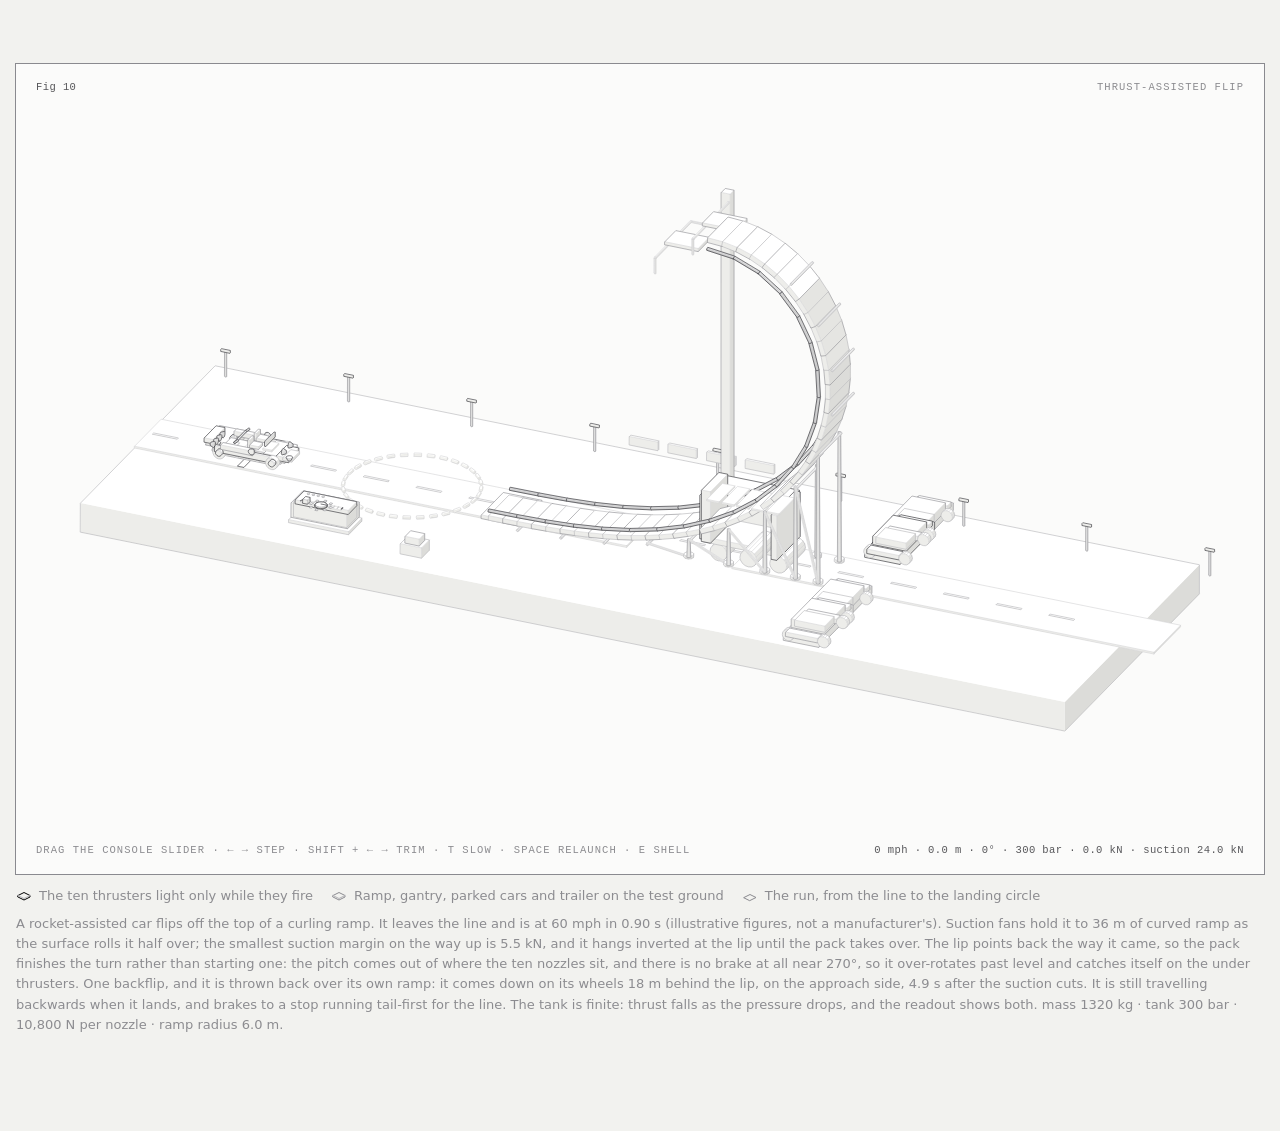
==== commit f96dd88c: "Throw the run-out backwards off the lip: one backflip, back over the ramp The lip already throws the" ====
--- a/light.html
+++ b/light.html
@@ -226,7 +226,7 @@
     outline-offset: 4px;
   }
 }
-</style><div class="rr"><figure class="iso-figure"><div class="iso-plate"><div class="iso-plate-corners" aria-hidden="true"><span class="iso-plate-corner" data-corner="fig">Fig 10</span><span class="iso-plate-corner" data-corner="title">Thrust-assisted flip</span><span class="iso-plate-corner" data-corner="hint">drag the console slider · ← → step · shift + ← → trim · T slow · Space relaunch · E shell</span><span class="iso-plate-corner" data-corner="readout" data-readout>0 mph · 0.0 m · 0° · 300 bar · 0.0 kN · suction 24.0 kN</span></div><div class="rr-stage" tabindex="0" role="slider" aria-roledescription="run control" aria-valuemin="0" aria-valuemax="100" aria-valuenow="0" aria-label="Thrust-assisted flip. The run plays on a loop. Drag the console slider, or press the left and right arrow keys, to step through the run; the tour pauses while you step and picks up again a few seconds later. Press T to slow to one twentieth, then one hundredth. Press Space to relaunch. Hold shift with the left and right arrow keys before the launch to trim the flip and over-rotate it. Press E to fade the body shell."><span class="rr-said" aria-live="polite"></span><svg xmlns="http://www.w3.org/2000/svg" class="iso-svg rr-layer rr-ground-svg" viewBox="0 0 1360 800" aria-hidden="true"><g class="iso-solid"><path class="iso-fill" d="M46 438.6L198.5 283.1L1314 508.6L1314 541.6L1161.5 697.1L46 471.7Z"/><path class="iso-shade" data-shade="0" d="M1314 541.6L1161.5 697.1L1161.5 664.1L1314 508.6Z"/><path class="iso-shade" data-shade="2" d="M1161.5 697.1L46 471.7L46 438.6L1161.5 664.1Z"/><path class="iso-top" d="M198.5 283.1L1314 508.6L1161.5 664.1L46 438.6Z"/><path class="iso-line iso-edge" data-tone="lo" d="M46 438.6L198.5 283.1L1314 508.6L1314 541.6L1161.5 697.1L46 471.7Z"/></g><g class="iso-solid"><path class="iso-fill" d="M209.4 266.2L209.8 265.7L210.9 265.7L211.6 266.1L211.6 295.2L211.1 295.7L210 295.7L209.4 295.3Z"/><path class="iso-shade" data-shade="0" d="M211.6 295.2L211.1 295.7L211.1 266.5L211.6 266.1Z"/><path class="iso-shade" data-shade="1" d="M211.1 295.7L210 295.7L210 266.6L211.1 266.5Z"/><path class="iso-shade" data-shade="3" d="M210 295.7L209.4 295.3L209.4 266.2L210 266.6Z"/><path class="iso-top" d="M210 266.6L209.4 266.2L209.8 265.7L210.9 265.7L211.6 266.1L211.1 266.5Z"/><path class="iso-line iso-crease" data-tone="faint" d="M210 266.6L209.4 266.2M210 295.7L210 266.6M211.1 295.7L211.1 266.5M211.6 266.1L211.1 266.5M210 266.6L211.1 266.5"/><path class="iso-line iso-edge" data-tone="mid" d="M209.4 266.2L209.8 265.7L210.9 265.7L211.6 266.1L211.6 295.2L211.1 295.7L210 295.7L209.4 295.3Z"/></g><g class="iso-solid"><path class="iso-fill" d="M205.2 264.2L205.8 263.7L215.7 265.7L215.7 268.4L215.2 269L205.2 266.9Z"/><path class="iso-shade" data-shade="0" d="M215.7 268.4L215.2 269L215.2 266.2L215.7 265.7Z"/><path class="iso-shade" data-shade="2" d="M215.2 269L205.2 266.9L205.2 264.2L215.2 266.2Z"/><path class="iso-top" d="M205.8 263.7L215.7 265.7L215.2 266.2L205.2 264.2Z"/><path class="iso-line iso-edge" data-tone="hi" d="M205.2 264.2L205.8 263.7L215.7 265.7L215.7 268.4L215.2 269L205.2 266.9Z"/></g><g class="iso-solid"><path class="iso-fill" d="M348.8 294.4L349.3 293.9L350.4 293.9L351 294.3L351 323.4L350.5 323.9L349.5 323.9L348.8 323.5Z"/><path class="iso-shade" data-shade="0" d="M351 323.4L350.5 323.9L350.5 294.7L351 294.3Z"/><path class="iso-shade" data-shade="1" d="M350.5 323.9L349.5 323.9L349.5 294.8L350.5 294.7Z"/><path class="iso-shade" data-shade="3" d="M349.5 323.9L348.8 323.5L348.8 294.4L349.5 294.8Z"/><path class="iso-top" d="M349.5 294.8L348.8 294.4L349.3 293.9L350.4 293.9L351 294.3L350.5 294.7Z"/><path class="iso-line iso-crease" data-tone="faint" d="M349.5 294.8L348.8 294.4M349.5 323.9L349.5 294.8M350.5 323.9L350.5 294.7M351 294.3L350.5 294.7M349.5 294.8L350.5 294.7"/><path class="iso-line iso-edge" data-tone="mid" d="M348.8 294.4L349.3 293.9L350.4 293.9L351 294.3L351 323.4L350.5 323.9L349.5 323.9L348.8 323.5Z"/></g><g class="iso-solid"><path class="iso-fill" d="M344.7 292.4L345.2 291.9L355.2 293.9L355.2 296.6L354.6 297.1L344.7 295.1Z"/><path class="iso-shade" data-shade="0" d="M355.2 296.6L354.6 297.1L354.6 294.4L355.2 293.9Z"/><path class="iso-shade" data-shade="2" d="M354.6 297.1L344.7 295.1L344.7 292.4L354.6 294.4Z"/><path class="iso-top" d="M345.2 291.9L355.2 293.9L354.6 294.4L344.7 292.4Z"/><path class="iso-line iso-edge" data-tone="hi" d="M344.7 292.4L345.2 291.9L355.2 293.9L355.2 296.6L354.6 297.1L344.7 295.1Z"/></g><g class="iso-solid"><path class="iso-fill" d="M107.2 374.3L137.3 343.6L695.1 456.3L695.1 458.2L664.9 489L107.2 376.3Z"/><path class="iso-shade" data-shade="0" d="M695.1 458.2L664.9 489L664.9 487L695.1 456.3Z"/><path class="iso-shade" data-shade="2" d="M664.9 489L107.2 376.3L107.2 374.3L664.9 487Z"/><path class="iso-top" d="M137.3 343.6L695.1 456.3L664.9 487L107.2 374.3Z"/><path class="iso-line iso-crease" data-tone="faint" d="M695.1 456.3L664.9 487M664.9 487L107.2 374.3M664.9 489L664.9 487"/><path class="iso-line iso-edge" data-tone="faint" d="M107.2 374.3L137.3 343.6L695.1 456.3L695.1 458.2L664.9 489L107.2 376.3Z"/></g><g class="iso-solid"><path class="iso-fill" d="M488.3 322.5L488.7 322.1L489.8 322L490.4 322.4L490.4 351.6L490 352L488.9 352.1L488.3 351.7Z"/><path class="iso-shade" data-shade="0" d="M490.4 351.6L490 352L490 322.9L490.4 322.4Z"/><path class="iso-shade" data-shade="1" d="M490 352L488.9 352.1L488.9 322.9L490 322.9Z"/><path class="iso-shade" data-shade="3" d="M488.9 352.1L488.3 351.7L488.3 322.5L488.9 322.9Z"/><path class="iso-top" d="M488.9 322.9L488.3 322.5L488.7 322.1L489.8 322L490.4 322.4L490 322.9Z"/><path class="iso-line iso-crease" data-tone="faint" d="M488.9 322.9L488.3 322.5M488.9 352.1L488.9 322.9M490 352L490 322.9M490.4 322.4L490 322.9M488.9 322.9L490 322.9"/><path class="iso-line iso-edge" data-tone="mid" d="M488.3 322.5L488.7 322.1L489.8 322L490.4 322.4L490.4 351.6L490 352L488.9 352.1L488.3 351.7Z"/></g><g class="iso-solid"><path class="iso-fill" d="M484.1 320.6L484.6 320.1L494.6 322.1L494.6 324.8L494.1 325.3L484.1 323.3Z"/><path class="iso-shade" data-shade="0" d="M494.6 324.8L494.1 325.3L494.1 322.6L494.6 322.1Z"/><path class="iso-shade" data-shade="2" d="M494.1 325.3L484.1 323.3L484.1 320.6L494.1 322.6Z"/><path class="iso-top" d="M484.6 320.1L494.6 322.1L494.1 322.6L484.1 320.6Z"/><path class="iso-line iso-edge" data-tone="hi" d="M484.1 320.6L484.6 320.1L494.6 322.1L494.6 324.8L494.1 325.3L484.1 323.3Z"/></g><g class="iso-solid"><path class="iso-fill" d="M127.7 360.3L128.8 359.2L156.7 364.8L156.7 365.2L155.6 366.3L127.7 360.7Z"/><path class="iso-shade" data-shade="0" d="M156.7 365.2L155.6 366.3L155.6 365.9L156.7 364.8Z"/><path class="iso-shade" data-shade="2" d="M155.6 366.3L127.7 360.7L127.7 360.3L155.6 365.9Z"/><path class="iso-top" d="M128.8 359.2L156.7 364.8L155.6 365.9L127.7 360.3Z"/><path class="iso-line iso-edge" data-tone="lo" d="M127.7 360.3L128.8 359.2L156.7 364.8L156.7 365.2L155.6 366.3L127.7 360.7Z"/></g><g class="iso-solid"><path class="iso-fill" d="M224.1 396.5L252.5 367.5L259.5 368.9L259.5 369.3L231.1 398.3L224.1 396.9Z"/><path class="iso-shade" data-shade="0" d="M259.5 369.3L231.1 398.3L231.1 397.9L259.5 368.9Z"/><path class="iso-shade" data-shade="2" d="M231.1 398.3L224.1 396.9L224.1 396.5L231.1 397.9Z"/><path class="iso-top" d="M252.5 367.5L259.5 368.9L231.1 397.9L224.1 396.5Z"/><path class="iso-line iso-edge" data-tone="hi" d="M224.1 396.5L252.5 367.5L259.5 368.9L259.5 369.3L231.1 398.3L224.1 396.9Z"/></g><g class="iso-solid"><path class="iso-fill" d="M187.5 372.4L188.5 371.3L216.4 376.9L216.4 377.3L215.4 378.4L187.5 372.8Z"/><path class="iso-shade" data-shade="0" d="M216.4 377.3L215.4 378.4L215.4 378L216.4 376.9Z"/><path class="iso-shade" data-shade="2" d="M215.4 378.4L187.5 372.8L187.5 372.4L215.4 378Z"/><path class="iso-top" d="M188.5 371.3L216.4 376.9L215.4 378L187.5 372.4Z"/><path class="iso-line iso-edge" data-tone="lo" d="M187.5 372.4L188.5 371.3L216.4 376.9L216.4 377.3L215.4 378.4L187.5 372.8Z"/></g><g class="iso-solid"><path class="iso-fill" d="M627.7 350.7L628.1 350.3L629.2 350.2L629.9 350.6L629.9 379.8L629.4 380.2L628.3 380.3L627.7 379.9Z"/><path class="iso-shade" data-shade="0" d="M629.9 379.8L629.4 380.2L629.4 351.1L629.9 350.6Z"/><path class="iso-shade" data-shade="1" d="M629.4 380.2L628.3 380.3L628.3 351.1L629.4 351.1Z"/><path class="iso-shade" data-shade="3" d="M628.3 380.3L627.7 379.9L627.7 350.7L628.3 351.1Z"/><path class="iso-top" d="M628.3 351.1L627.7 350.7L628.1 350.3L629.2 350.2L629.9 350.6L629.4 351.1Z"/><path class="iso-line iso-crease" data-tone="faint" d="M628.3 351.1L627.7 350.7M628.3 380.3L628.3 351.1M629.4 380.2L629.4 351.1M629.9 350.6L629.4 351.1M628.3 351.1L629.4 351.1"/><path class="iso-line iso-edge" data-tone="mid" d="M627.7 350.7L628.1 350.3L629.2 350.2L629.9 350.6L629.9 379.8L629.4 380.2L628.3 380.3L627.7 379.9Z"/></g><g class="iso-solid"><path class="iso-fill" d="M623.5 348.8L624.1 348.2L634 350.3L634 353L633.5 353.5L623.5 351.5Z"/><path class="iso-shade" data-shade="0" d="M634 353L633.5 353.5L633.5 350.8L634 350.3Z"/><path class="iso-shade" data-shade="2" d="M633.5 353.5L623.5 351.5L623.5 348.8L633.5 350.8Z"/><path class="iso-top" d="M624.1 348.2L634 350.3L633.5 350.8L623.5 348.8Z"/><path class="iso-line iso-edge" data-tone="hi" d="M623.5 348.8L624.1 348.2L634 350.3L634 353L633.5 353.5L623.5 351.5Z"/></g><g class="iso-solid"><path class="iso-fill" d="M247.2 384.5L248.3 383.4L276.2 389L276.2 389.4L275.1 390.5L247.2 384.8Z"/><path class="iso-shade" data-shade="0" d="M276.2 389.4L275.1 390.5L275.1 390.1L276.2 389Z"/><path class="iso-shade" data-shade="2" d="M275.1 390.5L247.2 384.8L247.2 384.5L275.1 390.1Z"/><path class="iso-top" d="M248.3 383.4L276.2 389L275.1 390.1L247.2 384.5Z"/><path class="iso-line iso-edge" data-tone="lo" d="M247.2 384.5L248.3 383.4L276.2 389L276.2 389.4L275.1 390.5L247.2 384.8Z"/></g><g class="iso-solid"><path class="iso-fill" d="M307 396.5L308 395.4L335.9 401.1L335.9 401.5L334.9 402.6L307 396.9Z"/><path class="iso-shade" data-shade="0" d="M335.9 401.5L334.9 402.6L334.9 402.2L335.9 401.1Z"/><path class="iso-shade" data-shade="2" d="M334.9 402.6L307 396.9L307 396.5L334.9 402.2Z"/><path class="iso-top" d="M308 395.4L335.9 401.1L334.9 402.2L307 396.5Z"/><path class="iso-line iso-edge" data-tone="lo" d="M307 396.5L308 395.4L335.9 401.1L335.9 401.5L334.9 402.6L307 396.9Z"/></g><g class="iso-solid"><path class="iso-fill" d="M767.1 378.9L767.6 378.5L768.6 378.4L769.3 378.8L769.3 408L768.8 408.4L767.8 408.5L767.1 408.1Z"/><path class="iso-shade" data-shade="0" d="M769.3 408L768.8 408.4L768.8 379.3L769.3 378.8Z"/><path class="iso-shade" data-shade="1" d="M768.8 408.4L767.8 408.5L767.8 379.3L768.8 379.3Z"/><path class="iso-shade" data-shade="3" d="M767.8 408.5L767.1 408.1L767.1 378.9L767.8 379.3Z"/><path class="iso-top" d="M767.8 379.3L767.1 378.9L767.6 378.5L768.6 378.4L769.3 378.8L768.8 379.3Z"/><path class="iso-line iso-crease" data-tone="faint" d="M767.8 379.3L767.1 378.9M767.8 408.5L767.8 379.3M768.8 408.4L768.8 379.3M769.3 378.8L768.8 379.3M767.8 379.3L768.8 379.3"/><path class="iso-line iso-edge" data-tone="mid" d="M767.1 378.9L767.6 378.5L768.6 378.4L769.3 378.8L769.3 408L768.8 408.4L767.8 408.5L767.1 408.1Z"/></g><g class="iso-solid"><path class="iso-fill" d="M366.7 408.6L367.8 407.5L395.7 413.2L395.7 413.6L394.6 414.6L366.7 409Z"/><path class="iso-shade" data-shade="0" d="M395.7 413.6L394.6 414.6L394.6 414.2L395.7 413.2Z"/><path class="iso-shade" data-shade="2" d="M394.6 414.6L366.7 409L366.7 408.6L394.6 414.2Z"/><path class="iso-top" d="M367.8 407.5L395.7 413.2L394.6 414.2L366.7 408.6Z"/><path class="iso-line iso-edge" data-tone="lo" d="M366.7 408.6L367.8 407.5L395.7 413.2L395.7 413.6L394.6 414.6L366.7 409Z"/></g><g class="iso-solid"><path class="iso-fill" d="M763 377L763.5 376.4L773.5 378.4L773.5 381.2L772.9 381.7L763 379.7Z"/><path class="iso-shade" data-shade="0" d="M773.5 381.2L772.9 381.7L772.9 379L773.5 378.4Z"/><path class="iso-shade" data-shade="2" d="M772.9 381.7L763 379.7L763 377L772.9 379Z"/><path class="iso-top" d="M763.5 376.4L773.5 378.4L772.9 379L763 377Z"/><path class="iso-line iso-edge" data-tone="hi" d="M763 377L763.5 376.4L773.5 378.4L773.5 381.2L772.9 381.7L763 379.7Z"/></g><g class="iso-solid"><path class="iso-fill" d="M426.5 420.7L427.6 419.6L455.4 425.2L455.4 425.6L454.4 426.7L426.5 421.1Z"/><path class="iso-shade" data-shade="0" d="M455.4 425.6L454.4 426.7L454.4 426.3L455.4 425.2Z"/><path class="iso-shade" data-shade="2" d="M454.4 426.7L426.5 421.1L426.5 420.7L454.4 426.3Z"/><path class="iso-top" d="M427.6 419.6L455.4 425.2L454.4 426.3L426.5 420.7Z"/><path class="iso-line iso-edge" data-tone="lo" d="M426.5 420.7L427.6 419.6L455.4 425.2L455.4 425.6L454.4 426.7L426.5 421.1Z"/></g><g class="iso-solid"><path class="iso-fill" d="M486.3 432.8L487.3 431.7L515.2 437.3L515.2 437.7L514.1 438.8L486.3 433.2Z"/><path class="iso-shade" data-shade="0" d="M515.2 437.7L514.1 438.8L514.1 438.4L515.2 437.3Z"/><path class="iso-shade" data-shade="2" d="M514.1 438.8L486.3 433.2L486.3 432.8L514.1 438.4Z"/><path class="iso-top" d="M487.3 431.7L515.2 437.3L514.1 438.4L486.3 432.8Z"/><path class="iso-line iso-edge" data-tone="lo" d="M486.3 432.8L487.3 431.7L515.2 437.3L515.2 437.7L514.1 438.8L486.3 433.2Z"/></g><g class="iso-solid"><path class="iso-fill" d="M906.6 407.1L907 406.6L908.1 406.6L908.7 407L908.7 436.1L908.3 436.6L907.2 436.6L906.6 436.2Z"/><path class="iso-shade" data-shade="0" d="M908.7 436.1L908.3 436.6L908.3 407.4L908.7 407Z"/><path class="iso-shade" data-shade="1" d="M908.3 436.6L907.2 436.6L907.2 407.5L908.3 407.4Z"/><path class="iso-shade" data-shade="3" d="M907.2 436.6L906.6 436.2L906.6 407.1L907.2 407.5Z"/><path class="iso-top" d="M907.2 407.5L906.6 407.1L907 406.6L908.1 406.6L908.7 407L908.3 407.4Z"/><path class="iso-line iso-crease" data-tone="faint" d="M907.2 407.5L906.6 407.1M907.2 436.6L907.2 407.5M908.3 436.6L908.3 407.4M908.7 407L908.3 407.4M907.2 407.5L908.3 407.4"/><path class="iso-line iso-edge" data-tone="mid" d="M906.6 407.1L907 406.6L908.1 406.6L908.7 407L908.7 436.1L908.3 436.6L907.2 436.6L906.6 436.2Z"/></g><g class="iso-solid"><path class="iso-fill" d="M902.4 405.1L902.9 404.6L912.9 406.6L912.9 409.3L912.4 409.9L902.4 407.9Z"/><path class="iso-shade" data-shade="0" d="M912.9 409.3L912.4 409.9L912.4 407.2L912.9 406.6Z"/><path class="iso-shade" data-shade="2" d="M912.4 409.9L902.4 407.9L902.4 405.1L912.4 407.2Z"/><path class="iso-top" d="M902.9 404.6L912.9 406.6L912.4 407.2L902.4 405.1Z"/><path class="iso-line iso-edge" data-tone="hi" d="M902.4 405.1L902.9 404.6L912.9 406.6L912.9 409.3L912.4 409.9L902.4 407.9Z"/></g><g class="iso-solid"><path class="iso-fill" d="M546 444.8L547.1 443.8L575 449.4L575 449.8L573.9 450.9L546 445.2Z"/><path class="iso-shade" data-shade="0" d="M575 449.8L573.9 450.9L573.9 450.5L575 449.4Z"/><path class="iso-shade" data-shade="2" d="M573.9 450.9L546 445.2L546 444.8L573.9 450.5Z"/><path class="iso-top" d="M547.1 443.8L575 449.4L573.9 450.5L546 444.8Z"/><path class="iso-line iso-edge" data-tone="lo" d="M546 444.8L547.1 443.8L575 449.4L575 449.8L573.9 450.9L546 445.2Z"/></g><g class="iso-solid"><path class="iso-fill" d="M605.8 456.9L606.8 455.8L634.7 461.5L634.7 461.9L633.7 463L605.8 457.3Z"/><path class="iso-shade" data-shade="0" d="M634.7 461.9L633.7 463L633.7 462.6L634.7 461.5Z"/><path class="iso-shade" data-shade="2" d="M633.7 463L605.8 457.3L605.8 456.9L633.7 462.6Z"/><path class="iso-top" d="M606.8 455.8L634.7 461.5L633.7 462.6L605.8 456.9Z"/><path class="iso-line iso-edge" data-tone="lo" d="M605.8 456.9L606.8 455.8L634.7 461.5L634.7 461.9L633.7 463L605.8 457.3Z"/></g><g class="iso-solid"><path class="iso-fill" d="M1046 435.3L1046.4 434.8L1047.5 434.8L1048.2 435.2L1048.2 464.3L1047.7 464.8L1046.6 464.8L1046 464.4Z"/><path class="iso-shade" data-shade="0" d="M1048.2 464.3L1047.7 464.8L1047.7 435.6L1048.2 435.2Z"/><path class="iso-shade" data-shade="1" d="M1047.7 464.8L1046.6 464.8L1046.6 435.7L1047.7 435.6Z"/><path class="iso-shade" data-shade="3" d="M1046.6 464.8L1046 464.4L1046 435.3L1046.6 435.7Z"/><path class="iso-top" d="M1046.6 435.7L1046 435.3L1046.4 434.8L1047.5 434.8L1048.2 435.2L1047.7 435.6Z"/><path class="iso-line iso-crease" data-tone="faint" d="M1046.6 435.7L1046 435.3M1046.6 464.8L1046.6 435.7M1047.7 464.8L1047.7 435.6M1048.2 435.2L1047.7 435.6M1046.6 435.7L1047.7 435.6"/><path class="iso-line iso-edge" data-tone="mid" d="M1046 435.3L1046.4 434.8L1047.5 434.8L1048.2 435.2L1048.2 464.3L1047.7 464.8L1046.6 464.8L1046 464.4Z"/></g><g class="iso-solid"><path class="iso-fill" d="M1041.8 433.3L1042.4 432.8L1052.3 434.8L1052.3 437.5L1051.8 438.1L1041.8 436.1Z"/><path class="iso-shade" data-shade="0" d="M1052.3 437.5L1051.8 438.1L1051.8 435.3L1052.3 434.8Z"/><path class="iso-shade" data-shade="2" d="M1051.8 438.1L1041.8 436.1L1041.8 433.3L1051.8 435.3Z"/><path class="iso-top" d="M1042.4 432.8L1052.3 434.8L1051.8 435.3L1041.8 433.3Z"/><path class="iso-line iso-edge" data-tone="hi" d="M1041.8 433.3L1042.4 432.8L1052.3 434.8L1052.3 437.5L1051.8 438.1L1041.8 436.1Z"/></g><g class="iso-solid"><path class="iso-fill" d="M665.5 469L666.6 467.9L694.5 473.6L694.5 473.9L693.4 475L665.5 469.4Z"/><path class="iso-shade" data-shade="0" d="M694.5 473.9L693.4 475L693.4 474.6L694.5 473.6Z"/><path class="iso-shade" data-shade="2" d="M693.4 475L665.5 469.4L665.5 469L693.4 474.6Z"/><path class="iso-top" d="M666.6 467.9L694.5 473.6L693.4 474.6L665.5 469Z"/><path class="iso-line iso-edge" data-tone="lo" d="M665.5 469L666.6 467.9L694.5 473.6L694.5 473.9L693.4 475L665.5 469.4Z"/></g><g class="iso-solid"><path class="iso-fill" d="M784.4 511.2L814.6 480.5L1292.6 577.1L1292.6 579L1262.5 609.8L784.4 513.1Z"/><path class="iso-shade" data-shade="0" d="M1292.6 579L1262.5 609.8L1262.5 607.8L1292.6 577.1Z"/><path class="iso-shade" data-shade="2" d="M1262.5 609.8L784.4 513.1L784.4 511.2L1262.5 607.8Z"/><path class="iso-top" d="M814.6 480.5L1292.6 577.1L1262.5 607.8L784.4 511.2Z"/><path class="iso-line iso-crease" data-tone="faint" d="M1292.6 577.1L1262.5 607.8M1262.5 607.8L784.4 511.2M1262.5 609.8L1262.5 607.8"/><path class="iso-line iso-edge" data-tone="faint" d="M784.4 511.2L814.6 480.5L1292.6 577.1L1292.6 579L1262.5 609.8L784.4 513.1Z"/></g><g class="iso-solid"><path class="iso-fill" d="M725.3 481.1L726.3 480L754.2 485.6L754.2 486L753.2 487.1L725.3 481.5Z"/><path class="iso-shade" data-shade="0" d="M754.2 486L753.2 487.1L753.2 486.7L754.2 485.6Z"/><path class="iso-shade" data-shade="2" d="M753.2 487.1L725.3 481.5L725.3 481.1L753.2 486.7Z"/><path class="iso-top" d="M726.3 480L754.2 485.6L753.2 486.7L725.3 481.1Z"/><path class="iso-line iso-edge" data-tone="lo" d="M725.3 481.1L726.3 480L754.2 485.6L754.2 486L753.2 487.1L725.3 481.5Z"/></g><g class="iso-solid"><path class="iso-fill" d="M1041.9 483.7L1042 481.7L1042.2 480.8L1056.7 481.4L1056.8 482.4L1056.7 484.4L1056.5 485.3L1042 484.7Z"/><path class="iso-shade" data-shade="0" d="M1056.8 482.4L1056.7 484.4L1056.5 485.3L1056.5 484.2L1056.5 482.2L1056.7 481.4Z"/><path class="iso-shade" data-shade="1" d="M1042 484.7L1041.9 483.7L1056.5 484.2L1056.5 485.3Z"/><path class="iso-shade" data-shade="2" d="M1041.9 483.7L1042 481.7L1056.5 482.2L1056.5 484.2Z"/><path class="iso-top" d="M1042 481.7L1042.2 480.8L1056.7 481.4L1056.5 482.2Z"/><path class="iso-line iso-edge" data-tone="faint" d="M1041.9 483.7L1042 481.7L1042.2 480.8L1056.7 481.4L1056.8 482.4L1056.7 484.4L1056.5 485.3L1042 484.7Z"/></g><g class="iso-solid"><path class="iso-fill" d="M1015.4 482.8L1015.5 481.7L1030 480.9L1030.3 481.8L1030.4 483.8L1030.3 484.8L1015.8 485.6L1015.5 484.7Z"/><path class="iso-shade" data-shade="1" d="M1015.8 485.6L1015.9 484.5L1030.4 483.8L1030.3 484.8Z"/><path class="iso-shade" data-shade="2" d="M1015.9 484.5L1015.8 482.6L1030.3 481.8L1030.4 483.8Z"/><path class="iso-shade" data-shade="3" d="M1015.5 481.7L1015.8 482.6L1015.9 484.5L1015.8 485.6L1015.5 484.7L1015.4 482.8Z"/><path class="iso-top" d="M1015.8 482.6L1015.5 481.7L1030 480.9L1030.3 481.8Z"/><path class="iso-line iso-edge" data-tone="faint" d="M1015.4 482.8L1015.5 481.7L1030 480.9L1030.3 481.8L1030.4 483.8L1030.3 484.8L1015.8 485.6L1015.5 484.7Z"/></g><g class="iso-solid"><path class="iso-fill" d="M1067.8 485.1L1068.1 483.2L1068.6 482.3L1082.7 484.1L1082.9 485.2L1082.7 487.2L1082.1 488L1068.1 486.2Z"/><path class="iso-shade" data-shade="0" d="M1082.9 485.2L1082.7 487.2L1082.1 488L1081.9 486.9L1082.1 485L1082.7 484.1Z"/><path class="iso-shade" data-shade="1" d="M1068.1 486.2L1067.8 485.1L1081.9 486.9L1082.1 488Z"/><path class="iso-shade" data-shade="3" d="M1067.8 485.1L1068.1 483.2L1082.1 485L1081.9 486.9Z"/><path class="iso-top" d="M1068.1 483.2L1068.6 482.3L1082.7 484.1L1082.1 485Z"/><path class="iso-line iso-edge" data-tone="faint" d="M1067.8 485.1L1068.1 483.2L1068.6 482.3L1082.7 484.1L1082.9 485.2L1082.7 487.2L1082.1 488L1068.1 486.2Z"/></g><g class="iso-solid"><path class="iso-fill" d="M989.5 486L989.8 484.9L1003.7 482.9L1004.3 483.7L1004.6 485.7L1004.3 486.7L990.4 488.8L989.8 487.9Z"/><path class="iso-shade" data-shade="0" d="M990.4 488.8L990.7 487.7L1004.6 485.7L1004.3 486.7Z"/><path class="iso-shade" data-shade="2" d="M990.7 487.7L990.4 485.8L1004.3 483.7L1004.6 485.7Z"/><path class="iso-shade" data-shade="3" d="M989.8 484.9L990.4 485.8L990.7 487.7L990.4 488.8L989.8 487.9L989.5 486Z"/><path class="iso-top" d="M990.4 485.8L989.8 484.9L1003.7 482.9L1004.3 483.7Z"/><path class="iso-line iso-edge" data-tone="faint" d="M989.5 486L989.8 484.9L1003.7 482.9L1004.3 483.7L1004.6 485.7L1004.3 486.7L990.4 488.8L989.8 487.9Z"/></g><g class="iso-solid"><path class="iso-fill" d="M1092.6 488.9L1093.1 487L1094 486.2L1107 489.2L1107.4 490.3L1107 492.2L1106.1 493L1093.1 490Z"/><path class="iso-shade" data-shade="0" d="M1107.4 490.3L1107 492.2L1106.1 493L1105.6 491.9L1106.1 490L1107 489.2Z"/><path class="iso-shade" data-shade="1" d="M1093.1 490L1092.6 488.9L1105.6 491.9L1106.1 493Z"/><path class="iso-shade" data-shade="3" d="M1092.6 488.9L1093.1 487L1106.1 490L1105.6 491.9Z"/><path class="iso-top" d="M1093.1 487L1094 486.2L1107 489.2L1106.1 490Z"/><path class="iso-line iso-edge" data-tone="faint" d="M1092.6 488.9L1093.1 487L1094 486.2L1107 489.2L1107.4 490.3L1107 492.2L1106.1 493L1093.1 490Z"/></g><g class="iso-solid"><path class="iso-fill" d="M965.4 491.5L965.9 490.3L978.7 487.1L979.6 487.9L980.1 489.8L979.6 490.9L966.9 494.1L965.9 493.4Z"/><path class="iso-shade" data-shade="0" d="M966.9 494.1L967.4 493L980.1 489.8L979.6 490.9Z"/><path class="iso-shade" data-shade="2" d="M967.4 493L966.9 491.1L979.6 487.9L980.1 489.8Z"/><path class="iso-shade" data-shade="3" d="M965.9 490.3L966.9 491.1L967.4 493L966.9 494.1L965.9 493.4L965.4 491.5Z"/><path class="iso-top" d="M966.9 491.1L965.9 490.3L978.7 487.1L979.6 487.9Z"/><path class="iso-line iso-edge" data-tone="faint" d="M965.4 491.5L965.9 490.3L978.7 487.1L979.6 487.9L980.1 489.8L979.6 490.9L966.9 494.1L965.9 493.4Z"/></g><g class="iso-solid"><path class="iso-fill" d="M1185.4 463.5L1185.9 463L1186.9 463L1187.6 463.4L1187.6 492.5L1187.1 493L1186.1 493L1185.4 492.6Z"/><path class="iso-shade" data-shade="0" d="M1187.6 492.5L1187.1 493L1187.1 463.8L1187.6 463.4Z"/><path class="iso-shade" data-shade="1" d="M1187.1 493L1186.1 493L1186.1 463.9L1187.1 463.8Z"/><path class="iso-shade" data-shade="3" d="M1186.1 493L1185.4 492.6L1185.4 463.5L1186.1 463.9Z"/><path class="iso-top" d="M1186.1 463.9L1185.4 463.5L1185.9 463L1186.9 463L1187.6 463.4L1187.1 463.8Z"/><path class="iso-line iso-crease" data-tone="faint" d="M1186.1 463.9L1185.4 463.5M1186.1 493L1186.1 463.9M1187.1 493L1187.1 463.8M1187.6 463.4L1187.1 463.8M1186.1 463.9L1187.1 463.8"/><path class="iso-line iso-edge" data-tone="mid" d="M1185.4 463.5L1185.9 463L1186.9 463L1187.6 463.4L1187.6 492.5L1187.1 493L1186.1 493L1185.4 492.6Z"/></g><g class="iso-solid"><path class="iso-fill" d="M785 493.2L786.1 492.1L814 497.7L814 498.1L812.9 499.2L785 493.5Z"/><path class="iso-shade" data-shade="0" d="M814 498.1L812.9 499.2L812.9 498.8L814 497.7Z"/><path class="iso-shade" data-shade="2" d="M812.9 499.2L785 493.5L785 493.2L812.9 498.8Z"/><path class="iso-top" d="M786.1 492.1L814 497.7L812.9 498.8L785 493.2Z"/><path class="iso-line iso-edge" data-tone="lo" d="M785 493.2L786.1 492.1L814 497.7L814 498.1L812.9 499.2L785 493.5Z"/></g><g class="iso-solid"><path class="iso-fill" d="M1115.3 494.7L1116 492.9L1117.2 492.2L1128.6 496.3L1129.2 497.4L1128.6 499.3L1127.4 500L1116 495.9Z"/><path class="iso-shade" data-shade="0" d="M1129.2 497.4L1128.6 499.3L1127.4 500L1126.8 498.8L1127.4 497L1128.6 496.3Z"/><path class="iso-shade" data-shade="1" d="M1116 495.9L1115.3 494.7L1126.8 498.8L1127.4 500Z"/><path class="iso-shade" data-shade="3" d="M1115.3 494.7L1116 492.9L1127.4 497L1126.8 498.8Z"/><path class="iso-top" d="M1116 492.9L1117.2 492.2L1128.6 496.3L1127.4 497Z"/><path class="iso-line iso-edge" data-tone="faint" d="M1115.3 494.7L1116 492.9L1117.2 492.2L1128.6 496.3L1129.2 497.4L1128.6 499.3L1127.4 500L1116 495.9Z"/></g><g class="iso-solid"><path class="iso-fill" d="M944.2 498.9L944.9 497.8L956 493.5L957.2 494.2L957.9 496L957.2 497.2L946.1 501.5L944.9 500.8Z"/><path class="iso-shade" data-shade="0" d="M946.1 501.5L946.8 500.3L957.9 496L957.2 497.2Z"/><path class="iso-shade" data-shade="2" d="M946.8 500.3L946.1 498.4L957.2 494.2L957.9 496ZM944.9 497.8L946.1 498.4L946.8 500.3L946.1 501.5L944.9 500.8L944.2 498.9Z"/><path class="iso-top" d="M946.1 498.4L944.9 497.8L956 493.5L957.2 494.2Z"/><path class="iso-line iso-edge" data-tone="faint" d="M944.2 498.9L944.9 497.8L956 493.5L957.2 494.2L957.9 496L957.2 497.2L946.1 501.5L944.9 500.8Z"/></g><g class="iso-solid"><path class="iso-fill" d="M1181.3 461.5L1181.8 461L1191.8 463L1191.8 465.7L1191.2 466.2L1181.3 464.2Z"/><path class="iso-shade" data-shade="0" d="M1191.8 465.7L1191.2 466.2L1191.2 463.5L1191.8 463Z"/><path class="iso-shade" data-shade="2" d="M1191.2 466.2L1181.3 464.2L1181.3 461.5L1191.2 463.5Z"/><path class="iso-top" d="M1181.8 461L1191.8 463L1191.2 463.5L1181.3 461.5Z"/><path class="iso-line iso-edge" data-tone="hi" d="M1181.3 461.5L1181.8 461L1191.8 463L1191.8 465.7L1191.2 466.2L1181.3 464.2Z"/></g><g class="iso-solid"><path class="iso-fill" d="M1135.1 502.5L1135.9 500.7L1137.3 500.1L1146.8 505.1L1147.6 506.4L1146.8 508.2L1145.3 508.7L1135.9 503.7Z"/><path class="iso-shade" data-shade="1" d="M1147.6 506.4L1146.8 508.2L1145.3 508.7L1144.6 507.5L1145.3 505.7L1146.8 505.1Z"/><path class="iso-shade" data-shade="2" d="M1135.9 503.7L1135.1 502.5L1144.6 507.5L1145.3 508.7Z"/><path class="iso-shade" data-shade="3" d="M1135.1 502.5L1135.9 500.7L1145.3 505.7L1144.6 507.5Z"/><path class="iso-top" d="M1135.9 500.7L1137.3 500.1L1146.8 505.1L1145.3 505.7Z"/><path class="iso-line iso-edge" data-tone="faint" d="M1135.1 502.5L1135.9 500.7L1137.3 500.1L1146.8 505.1L1147.6 506.4L1146.8 508.2L1145.3 508.7L1135.9 503.7Z"/></g><g class="iso-solid"><path class="iso-fill" d="M926.6 508.2L927.4 506.9L936.4 501.7L938 502.3L938.7 504.1L938 505.3L928.9 510.5L927.4 510Z"/><path class="iso-shade" data-shade="0" d="M928.9 510.5L929.7 509.3L938.7 504.1L938 505.3Z"/><path class="iso-shade" data-shade="1" d="M929.7 509.3L928.9 507.5L938 502.3L938.7 504.1Z"/><path class="iso-shade" data-shade="2" d="M927.4 506.9L928.9 507.5L929.7 509.3L928.9 510.5L927.4 510L926.6 508.2Z"/><path class="iso-top" d="M928.9 507.5L927.4 506.9L936.4 501.7L938 502.3Z"/><path class="iso-line iso-edge" data-tone="faint" d="M926.6 508.2L927.4 506.9L936.4 501.7L938 502.3L938.7 504.1L938 505.3L928.9 510.5L927.4 510Z"/></g><g class="iso-solid"><path class="iso-fill" d="M844.8 505.2L845.9 504.2L873.7 509.8L873.7 510.2L872.7 511.3L844.8 505.6Z"/><path class="iso-shade" data-shade="0" d="M873.7 510.2L872.7 511.3L872.7 510.9L873.7 509.8Z"/><path class="iso-shade" data-shade="2" d="M872.7 511.3L844.8 505.6L844.8 505.2L872.7 510.9Z"/><path class="iso-top" d="M845.9 504.2L873.7 509.8L872.7 510.9L844.8 505.2Z"/><path class="iso-line iso-edge" data-tone="lo" d="M844.8 505.2L845.9 504.2L873.7 509.8L873.7 510.2L872.7 511.3L844.8 505.6Z"/></g><g class="iso-solid"><path class="iso-fill" d="M1151.2 511.8L1152 510.1L1153.7 509.7L1160.8 515.4L1161.7 516.7L1160.8 518.5L1159.1 518.9L1152 513.1Z"/><path class="iso-shade" data-shade="1" d="M1161.7 516.7L1160.8 518.5L1159.1 518.9L1158.3 517.6L1159.1 515.9L1160.8 515.4Z"/><path class="iso-shade" data-shade="2" d="M1152 513.1L1151.2 511.8L1158.3 517.6L1159.1 518.9Z"/><path class="iso-shade" data-shade="3" d="M1151.2 511.8L1152 510.1L1159.1 515.9L1158.3 517.6Z"/><path class="iso-top" d="M1152 510.1L1153.7 509.7L1160.8 515.4L1159.1 515.9Z"/><path class="iso-line iso-edge" data-tone="faint" d="M1151.2 511.8L1152 510.1L1153.7 509.7L1160.8 515.4L1161.7 516.7L1160.8 518.5L1159.1 518.9L1152 513.1Z"/></g><g class="iso-solid"><path class="iso-fill" d="M913.3 518.8L914.2 517.5L920.8 511.6L922.6 512L923.4 513.7L922.6 515L915.9 520.9L914.2 520.5Z"/><path class="iso-shade" data-shade="0" d="M915.9 520.9L916.8 519.6L923.4 513.7L922.6 515Z"/><path class="iso-shade" data-shade="1" d="M916.8 519.6L915.9 517.9L922.6 512L923.4 513.7Z"/><path class="iso-shade" data-shade="2" d="M914.2 517.5L915.9 517.9L916.8 519.6L915.9 520.9L914.2 520.5L913.3 518.8Z"/><path class="iso-top" d="M915.9 517.9L914.2 517.5L920.8 511.6L922.6 512Z"/><path class="iso-line iso-edge" data-tone="faint" d="M913.3 518.8L914.2 517.5L920.8 511.6L922.6 512L923.4 513.7L922.6 515L915.9 520.9L914.2 520.5Z"/></g><g class="iso-solid"><path class="iso-fill" d="M904.6 517.3L905.6 516.2L933.5 521.9L933.5 522.3L932.4 523.3L904.6 517.7Z"/><path class="iso-shade" data-shade="0" d="M933.5 522.3L932.4 523.3L932.4 523L933.5 521.9Z"/><path class="iso-shade" data-shade="2" d="M932.4 523.3L904.6 517.7L904.6 517.3L932.4 523Z"/><path class="iso-top" d="M905.6 516.2L933.5 521.9L932.4 523L904.6 517.3Z"/><path class="iso-line iso-edge" data-tone="lo" d="M904.6 517.3L905.6 516.2L933.5 521.9L933.5 522.3L932.4 523.3L904.6 517.7Z"/></g><g class="iso-solid"><path class="iso-fill" d="M1324.9 491.7L1325.3 491.2L1326.4 491.1L1327 491.5L1327 520.7L1326.6 521.1L1325.5 521.2L1324.9 520.8Z"/><path class="iso-shade" data-shade="0" d="M1327 520.7L1326.6 521.1L1326.6 492L1327 491.5Z"/><path class="iso-shade" data-shade="1" d="M1326.6 521.1L1325.5 521.2L1325.5 492.1L1326.6 492Z"/><path class="iso-shade" data-shade="3" d="M1325.5 521.2L1324.9 520.8L1324.9 491.7L1325.5 492.1Z"/><path class="iso-top" d="M1325.5 492.1L1324.9 491.7L1325.3 491.2L1326.4 491.1L1327 491.5L1326.6 492Z"/><path class="iso-line iso-crease" data-tone="faint" d="M1325.5 492.1L1324.9 491.7M1325.5 521.2L1325.5 492.1M1326.6 521.1L1326.6 492M1327 491.5L1326.6 492M1325.5 492.1L1326.6 492"/><path class="iso-line iso-edge" data-tone="mid" d="M1324.9 491.7L1325.3 491.2L1326.4 491.1L1327 491.5L1327 520.7L1326.6 521.1L1325.5 521.2L1324.9 520.8Z"/></g><g class="iso-solid"><path class="iso-fill" d="M1162.9 522.4L1163.8 520.8L1165.7 520.5L1170.2 526.8L1171.1 528.2L1170.2 529.8L1168.3 530.1L1163.8 523.8Z"/><path class="iso-shade" data-shade="1" d="M1171.1 528.2L1170.2 529.8L1168.3 530.1L1167.4 528.7L1168.3 527.1L1170.2 526.8Z"/><path class="iso-shade" data-shade="2" d="M1163.8 523.8L1162.9 522.4L1167.4 528.7L1168.3 530.1Z"/><path class="iso-shade" data-shade="3" d="M1162.9 522.4L1163.8 520.8L1168.3 527.1L1167.4 528.7Z"/><path class="iso-top" d="M1163.8 520.8L1165.7 520.5L1170.2 526.8L1168.3 527.1Z"/><path class="iso-line iso-edge" data-tone="faint" d="M1162.9 522.4L1163.8 520.8L1165.7 520.5L1170.2 526.8L1171.1 528.2L1170.2 529.8L1168.3 530.1L1163.8 523.8Z"/></g><g class="iso-solid"><path class="iso-fill" d="M904.8 530.4L908.8 524L909.7 522.6L911.6 522.8L912.6 524.5L908.6 530.8L907.6 532.2L905.7 532Z"/><path class="iso-shade" data-shade="1" d="M908.6 530.8L907.6 529.2L911.6 522.8L912.6 524.5Z"/><path class="iso-shade" data-shade="2" d="M905.7 529L907.6 529.2L908.6 530.8L907.6 532.2L905.7 532L904.8 530.4Z"/><path class="iso-shade" data-shade="3" d="M905.7 529L904.8 530.4L908.8 524L909.7 522.6Z"/><path class="iso-top" d="M907.6 529.2L905.7 529L909.7 522.6L911.6 522.8Z"/><path class="iso-line iso-edge" data-tone="faint" d="M904.8 530.4L908.8 524L909.7 522.6L911.6 522.8L912.6 524.5L908.6 530.8L907.6 532.2L905.7 532Z"/></g><g class="iso-solid"><path class="iso-fill" d="M1320.7 489.7L1321.2 489.2L1331.2 491.2L1331.2 493.9L1330.7 494.4L1320.7 492.4Z"/><path class="iso-shade" data-shade="0" d="M1331.2 493.9L1330.7 494.4L1330.7 491.7L1331.2 491.2Z"/><path class="iso-shade" data-shade="2" d="M1330.7 494.4L1320.7 492.4L1320.7 489.7L1330.7 491.7Z"/><path class="iso-top" d="M1321.2 489.2L1331.2 491.2L1330.7 491.7L1320.7 489.7Z"/><path class="iso-line iso-edge" data-tone="hi" d="M1320.7 489.7L1321.2 489.2L1331.2 491.2L1331.2 493.9L1330.7 494.4L1320.7 492.4Z"/></g><g class="iso-solid"><path class="iso-fill" d="M964.3 529.4L965.4 528.3L993.3 533.9L993.3 534.3L992.2 535.4L964.3 529.8Z"/><path class="iso-shade" data-shade="0" d="M993.3 534.3L992.2 535.4L992.2 535L993.3 533.9Z"/><path class="iso-shade" data-shade="2" d="M992.2 535.4L964.3 529.8L964.3 529.4L992.2 535Z"/><path class="iso-top" d="M965.4 528.3L993.3 533.9L992.2 535L964.3 529.4Z"/><path class="iso-line iso-edge" data-tone="lo" d="M964.3 529.4L965.4 528.3L993.3 533.9L993.3 534.3L992.2 535.4L964.3 529.8Z"/></g><g class="iso-solid"><path class="iso-fill" d="M1169.8 533.8L1170.8 532.3L1172.7 532.2L1173.7 533.6L1175.4 540.2L1174.4 541.8L1172.5 541.9L1171.5 540.4Z"/><path class="iso-shade" data-shade="1" d="M1172.7 532.2L1173.7 533.6L1175.4 540.2L1174.4 538.8ZM1175.4 540.2L1174.4 541.8L1172.5 541.9L1171.5 540.4L1172.5 538.9L1174.4 538.8Z"/><path class="iso-shade" data-shade="3" d="M1169.8 533.8L1170.8 532.3L1172.5 538.9L1171.5 540.4Z"/><path class="iso-top" d="M1170.8 532.3L1172.7 532.2L1174.4 538.8L1172.5 538.9Z"/><path class="iso-line iso-edge" data-tone="faint" d="M1169.8 533.8L1170.8 532.3L1172.7 532.2L1173.7 533.6L1175.4 540.2L1174.4 541.8L1172.5 541.9L1171.5 540.4Z"/></g><g class="iso-solid"><path class="iso-fill" d="M901.4 542.5L902.6 535.9L903.6 534.4L905.5 534.5L906.5 536L905.4 542.6L904.4 544.1L902.4 544Z"/><path class="iso-shade" data-shade="1" d="M905.4 542.6L904.4 541.1L905.5 534.5L906.5 536Z"/><path class="iso-shade" data-shade="2" d="M902.4 541L904.4 541.1L905.4 542.6L904.4 544.1L902.4 544L901.4 542.5Z"/><path class="iso-shade" data-shade="3" d="M902.4 541L901.4 542.5L902.6 535.9L903.6 534.4Z"/><path class="iso-top" d="M904.4 541.1L902.4 541L903.6 534.4L905.5 534.5Z"/><path class="iso-line iso-edge" data-tone="faint" d="M901.4 542.5L902.6 535.9L903.6 534.4L905.5 534.5L906.5 536L905.4 542.6L904.4 544.1L902.4 544Z"/></g><g class="iso-solid"><path class="iso-fill" d="M1024.1 541.5L1025.1 540.4L1053 546L1053 546.4L1052 547.5L1024.1 541.9Z"/><path class="iso-shade" data-shade="0" d="M1053 546.4L1052 547.5L1052 547.1L1053 546Z"/><path class="iso-shade" data-shade="2" d="M1052 547.5L1024.1 541.9L1024.1 541.5L1052 547.1Z"/><path class="iso-top" d="M1025.1 540.4L1053 546L1052 547.1L1024.1 541.5Z"/><path class="iso-line iso-edge" data-tone="lo" d="M1024.1 541.5L1025.1 540.4L1053 546L1053 546.4L1052 547.5L1024.1 541.9Z"/></g><g class="iso-solid"><path class="iso-fill" d="M1170.6 552.3L1171.7 545.7L1172.7 544.2L1174.7 544.3L1175.6 545.8L1174.5 552.4L1173.5 553.9L1171.5 553.8Z"/><path class="iso-shade" data-shade="1" d="M1174.7 544.3L1175.6 545.8L1174.5 552.4L1173.5 550.9Z"/><path class="iso-shade" data-shade="2" d="M1174.5 552.4L1173.5 553.9L1171.5 553.8L1170.6 552.3L1171.5 550.8L1173.5 550.9Z"/><path class="iso-shade" data-shade="3" d="M1171.7 545.7L1172.7 544.2L1171.5 550.8L1170.6 552.3Z"/><path class="iso-top" d="M1172.7 544.2L1174.7 544.3L1173.5 550.9L1171.5 550.8Z"/><path class="iso-line iso-edge" data-tone="faint" d="M1170.6 552.3L1171.7 545.7L1172.7 544.2L1174.7 544.3L1175.6 545.8L1174.5 552.4L1173.5 553.9L1171.5 553.8Z"/></g><g class="iso-solid"><path class="iso-fill" d="M901.7 548.1L902.6 546.5L904.6 546.4L905.6 547.9L907.3 554.4L906.3 556L904.3 556.1L903.4 554.6Z"/><path class="iso-shade" data-shade="1" d="M907.3 554.4L906.3 553L904.6 546.4L905.6 547.9ZM904.3 553.1L906.3 553L907.3 554.4L906.3 556L904.3 556.1L903.4 554.6Z"/><path class="iso-shade" data-shade="3" d="M904.3 553.1L903.4 554.6L901.7 548.1L902.6 546.5Z"/><path class="iso-top" d="M906.3 553L904.3 553.1L902.6 546.5L904.6 546.4Z"/><path class="iso-line iso-edge" data-tone="faint" d="M901.7 548.1L902.6 546.5L904.6 546.4L905.6 547.9L907.3 554.4L906.3 556L904.3 556.1L903.4 554.6Z"/></g><g class="iso-solid"><path class="iso-fill" d="M1083.8 553.6L1084.9 552.5L1112.8 558.1L1112.8 558.5L1111.7 559.6L1083.8 553.9Z"/><path class="iso-shade" data-shade="0" d="M1112.8 558.5L1111.7 559.6L1111.7 559.2L1112.8 558.1Z"/><path class="iso-shade" data-shade="2" d="M1111.7 559.6L1083.8 553.9L1083.8 553.6L1111.7 559.2Z"/><path class="iso-top" d="M1084.9 552.5L1112.8 558.1L1111.7 559.2L1083.8 553.6Z"/><path class="iso-line iso-edge" data-tone="lo" d="M1083.8 553.6L1084.9 552.5L1112.8 558.1L1112.8 558.5L1111.7 559.6L1083.8 553.9Z"/></g><g class="iso-solid"><path class="iso-fill" d="M1164.5 563.8L1168.5 557.4L1169.4 556L1171.3 556.3L1172.3 557.9L1168.3 564.3L1167.4 565.7L1165.5 565.5Z"/><path class="iso-shade" data-shade="1" d="M1171.3 556.3L1172.3 557.9L1168.3 564.3L1167.4 562.7Z"/><path class="iso-shade" data-shade="2" d="M1168.3 564.3L1167.4 565.7L1165.5 565.5L1164.5 563.8L1165.5 562.4L1167.4 562.7Z"/><path class="iso-shade" data-shade="3" d="M1168.5 557.4L1169.4 556L1165.5 562.4L1164.5 563.8Z"/><path class="iso-top" d="M1169.4 556L1171.3 556.3L1167.4 562.7L1165.5 562.4Z"/><path class="iso-line iso-edge" data-tone="faint" d="M1164.5 563.8L1168.5 557.4L1169.4 556L1171.3 556.3L1172.3 557.9L1168.3 564.3L1167.4 565.7L1165.5 565.5Z"/></g><g class="iso-solid"><path class="iso-fill" d="M906 560.1L906.9 558.5L908.8 558.2L913.3 564.5L914.2 565.9L913.3 567.5L911.4 567.8L906.9 561.5Z"/><path class="iso-shade" data-shade="1" d="M911.4 564.8L913.3 564.5L914.2 565.9L913.3 567.5L911.4 567.8L910.5 566.4Z"/><path class="iso-shade" data-shade="2" d="M910.5 566.4L911.4 567.8L906.9 561.5L906 560.1Z"/><path class="iso-shade" data-shade="3" d="M911.4 564.8L910.5 566.4L906 560.1L906.9 558.5Z"/><path class="iso-top" d="M913.3 564.5L911.4 564.8L906.9 558.5L908.8 558.2Z"/><path class="iso-line iso-edge" data-tone="faint" d="M906 560.1L906.9 558.5L908.8 558.2L913.3 564.5L914.2 565.9L913.3 567.5L911.4 567.8L906.9 561.5Z"/></g><g class="iso-solid"><path class="iso-fill" d="M1143.6 565.6L1144.6 564.5L1172.5 570.2L1172.5 570.6L1171.5 571.7L1143.6 566Z"/><path class="iso-shade" data-shade="0" d="M1172.5 570.6L1171.5 571.7L1171.5 571.3L1172.5 570.2Z"/><path class="iso-shade" data-shade="2" d="M1171.5 571.7L1143.6 566L1143.6 565.6L1171.5 571.3Z"/><path class="iso-top" d="M1144.6 564.5L1172.5 570.2L1171.5 571.3L1143.6 565.6Z"/><path class="iso-line iso-edge" data-tone="lo" d="M1143.6 565.6L1144.6 564.5L1172.5 570.2L1172.5 570.6L1171.5 571.7L1143.6 566Z"/></g><g class="iso-solid"><path class="iso-fill" d="M1153.6 574.6L1154.5 573.3L1161.2 567.4L1162.9 567.8L1163.8 569.5L1162.9 570.8L1156.3 576.7L1154.5 576.3Z"/><path class="iso-shade" data-shade="0" d="M1163.8 569.5L1162.9 570.8L1156.3 576.7L1157.1 575.4Z"/><path class="iso-shade" data-shade="1" d="M1162.9 567.8L1163.8 569.5L1157.1 575.4L1156.3 573.7Z"/><path class="iso-shade" data-shade="2" d="M1157.1 575.4L1156.3 576.7L1154.5 576.3L1153.6 574.6L1154.5 573.3L1156.3 573.7Z"/><path class="iso-top" d="M1161.2 567.4L1162.9 567.8L1156.3 573.7L1154.5 573.3Z"/><path class="iso-line iso-edge" data-tone="faint" d="M1153.6 574.6L1154.5 573.3L1161.2 567.4L1162.9 567.8L1163.8 569.5L1162.9 570.8L1156.3 576.7L1154.5 576.3Z"/></g><g class="iso-solid"><path class="iso-fill" d="M915.4 571.5L916.2 569.8L918 569.4L925.1 575.2L925.9 576.5L925.1 578.2L923.4 578.6L916.2 572.8Z"/><path class="iso-shade" data-shade="1" d="M923.4 575.6L925.1 575.2L925.9 576.5L925.1 578.2L923.4 578.6L922.5 577.3Z"/><path class="iso-shade" data-shade="2" d="M922.5 577.3L923.4 578.6L916.2 572.8L915.4 571.5Z"/><path class="iso-shade" data-shade="3" d="M923.4 575.6L922.5 577.3L915.4 571.5L916.2 569.8Z"/><path class="iso-top" d="M925.1 575.2L923.4 575.6L916.2 569.8L918 569.4Z"/><path class="iso-line iso-edge" data-tone="faint" d="M915.4 571.5L916.2 569.8L918 569.4L925.1 575.2L925.9 576.5L925.1 578.2L923.4 578.6L916.2 572.8Z"/></g><g class="iso-solid"><path class="iso-fill" d="M1138.3 584.2L1139.1 583L1148.2 577.8L1149.7 578.3L1150.5 580.1L1149.7 581.4L1140.7 586.5L1139.1 586Z"/><path class="iso-shade" data-shade="0" d="M1150.5 580.1L1149.7 581.4L1140.7 586.5L1141.4 585.3Z"/><path class="iso-shade" data-shade="1" d="M1149.7 578.3L1150.5 580.1L1141.4 585.3L1140.7 583.5Z"/><path class="iso-shade" data-shade="2" d="M1141.4 585.3L1140.7 586.5L1139.1 586L1138.3 584.2L1139.1 583L1140.7 583.5Z"/><path class="iso-top" d="M1148.2 577.8L1149.7 578.3L1140.7 583.5L1139.1 583Z"/><path class="iso-line iso-edge" data-tone="faint" d="M1138.3 584.2L1139.1 583L1148.2 577.8L1149.7 578.3L1150.5 580.1L1149.7 581.4L1140.7 586.5L1139.1 586Z"/></g><g class="iso-solid"><path class="iso-fill" d="M929.5 581.9L930.3 580.1L931.8 579.5L941.2 584.6L942 585.8L941.2 587.6L939.7 588.2L930.3 583.1Z"/><path class="iso-shade" data-shade="1" d="M939.7 585.2L941.2 584.6L942 585.8L941.2 587.6L939.7 588.2L939 587Z"/><path class="iso-shade" data-shade="2" d="M939 587L939.7 588.2L930.3 583.1L929.5 581.9Z"/><path class="iso-shade" data-shade="3" d="M939.7 585.2L939 587L929.5 581.9L930.3 580.1Z"/><path class="iso-top" d="M941.2 584.6L939.7 585.2L930.3 580.1L931.8 579.5Z"/><path class="iso-line iso-edge" data-tone="faint" d="M929.5 581.9L930.3 580.1L931.8 579.5L941.2 584.6L942 585.8L941.2 587.6L939.7 588.2L930.3 583.1Z"/></g><g class="iso-solid"><path class="iso-fill" d="M1119.2 592.3L1119.8 591.1L1131 586.8L1132.2 587.5L1132.9 589.3L1132.2 590.5L1121.1 594.8L1119.8 594.1Z"/><path class="iso-shade" data-shade="0" d="M1132.9 589.3L1132.2 590.5L1121.1 594.8L1121.8 593.6Z"/><path class="iso-shade" data-shade="2" d="M1132.2 587.5L1132.9 589.3L1121.8 593.6L1121.1 591.8ZM1121.8 593.6L1121.1 594.8L1119.8 594.1L1119.2 592.3L1119.8 591.1L1121.1 591.8Z"/><path class="iso-top" d="M1131 586.8L1132.2 587.5L1121.1 591.8L1119.8 591.1Z"/><path class="iso-line iso-edge" data-tone="faint" d="M1119.2 592.3L1119.8 591.1L1131 586.8L1132.2 587.5L1132.9 589.3L1132.2 590.5L1121.1 594.8L1119.8 594.1Z"/></g><g class="iso-solid"><path class="iso-fill" d="M947.9 590.8L948.5 589L949.7 588.3L961.1 592.4L961.7 593.6L961.1 595.4L959.9 596.1L948.5 592Z"/><path class="iso-shade" data-shade="0" d="M959.9 593.1L961.1 592.4L961.7 593.6L961.1 595.4L959.9 596.1L959.3 595Z"/><path class="iso-shade" data-shade="1" d="M959.3 595L959.9 596.1L948.5 592L947.9 590.8Z"/><path class="iso-shade" data-shade="3" d="M959.9 593.1L959.3 595L947.9 590.8L948.5 589Z"/><path class="iso-top" d="M961.1 592.4L959.9 593.1L948.5 589L949.7 588.3Z"/><path class="iso-line iso-edge" data-tone="faint" d="M947.9 590.8L948.5 589L949.7 588.3L961.1 592.4L961.7 593.6L961.1 595.4L959.9 596.1L948.5 592Z"/></g><g class="iso-solid"><path class="iso-fill" d="M1097 598.5L1097.5 597.4L1110.2 594.1L1111.2 594.9L1111.6 596.8L1111.2 597.9L1098.4 601.2L1097.5 600.4Z"/><path class="iso-shade" data-shade="0" d="M1111.6 596.8L1111.2 597.9L1098.4 601.2L1098.9 600.1Z"/><path class="iso-shade" data-shade="2" d="M1111.2 594.9L1111.6 596.8L1098.9 600.1L1098.4 598.1Z"/><path class="iso-shade" data-shade="3" d="M1098.9 600.1L1098.4 601.2L1097.5 600.4L1097 598.5L1097.5 597.4L1098.4 598.1Z"/><path class="iso-top" d="M1110.2 594.1L1111.2 594.9L1098.4 598.1L1097.5 597.4Z"/><path class="iso-line iso-edge" data-tone="faint" d="M1097 598.5L1097.5 597.4L1110.2 594.1L1111.2 594.9L1111.6 596.8L1111.2 597.9L1098.4 601.2L1097.5 600.4Z"/></g><g class="iso-solid"><path class="iso-fill" d="M969.7 598L970.1 596.1L971 595.3L984 598.3L984.5 599.4L984 601.3L983.1 602.1L970.1 599.1Z"/><path class="iso-shade" data-shade="0" d="M983.1 599.1L984 598.3L984.5 599.4L984 601.3L983.1 602.1L982.7 601Z"/><path class="iso-shade" data-shade="1" d="M982.7 601L983.1 602.1L970.1 599.1L969.7 598Z"/><path class="iso-shade" data-shade="3" d="M983.1 599.1L982.7 601L969.7 598L970.1 596.1Z"/><path class="iso-top" d="M984 598.3L983.1 599.1L970.1 596.1L971 595.3Z"/><path class="iso-line iso-edge" data-tone="faint" d="M969.7 598L970.1 596.1L971 595.3L984 598.3L984.5 599.4L984 601.3L983.1 602.1L970.1 599.1Z"/></g><g class="iso-solid"><path class="iso-fill" d="M1072.5 602.6L1072.8 601.5L1086.7 599.5L1087.3 600.3L1087.6 602.3L1087.3 603.4L1073.4 605.4L1072.8 604.6Z"/><path class="iso-shade" data-shade="0" d="M1087.6 602.3L1087.3 603.4L1073.4 605.4L1073.7 604.3Z"/><path class="iso-shade" data-shade="2" d="M1087.3 600.3L1087.6 602.3L1073.7 604.3L1073.4 602.4Z"/><path class="iso-shade" data-shade="3" d="M1073.7 604.3L1073.4 605.4L1072.8 604.6L1072.5 602.6L1072.8 601.5L1073.4 602.4Z"/><path class="iso-top" d="M1086.7 599.5L1087.3 600.3L1073.4 602.4L1072.8 601.5Z"/><path class="iso-line iso-edge" data-tone="faint" d="M1072.5 602.6L1072.8 601.5L1086.7 599.5L1087.3 600.3L1087.6 602.3L1087.3 603.4L1073.4 605.4L1072.8 604.6Z"/></g><g class="iso-solid"><path class="iso-fill" d="M994.1 603L994.4 601.1L994.9 600.2L1009 602.1L1009.2 603.1L1009 605.1L1008.4 605.9L994.4 604.1Z"/><path class="iso-shade" data-shade="0" d="M1008.4 602.9L1009 602.1L1009.2 603.1L1009 605.1L1008.4 605.9L1008.2 604.9Z"/><path class="iso-shade" data-shade="1" d="M1008.2 604.9L1008.4 605.9L994.4 604.1L994.1 603Z"/><path class="iso-shade" data-shade="3" d="M1008.4 602.9L1008.2 604.9L994.1 603L994.4 601.1Z"/><path class="iso-top" d="M1009 602.1L1008.4 602.9L994.4 601.1L994.9 600.2Z"/><path class="iso-line iso-edge" data-tone="faint" d="M994.1 603L994.4 601.1L994.9 600.2L1009 602.1L1009.2 603.1L1009 605.1L1008.4 605.9L994.4 604.1Z"/></g><g class="iso-solid"><path class="iso-fill" d="M1046.7 604.5L1046.8 603.4L1061.3 602.7L1061.5 603.6L1061.7 605.5L1061.5 606.6L1047.1 607.4L1046.8 606.5Z"/><path class="iso-shade" data-shade="1" d="M1061.7 605.5L1061.5 606.6L1047.1 607.4L1047.2 606.3Z"/><path class="iso-shade" data-shade="2" d="M1061.5 603.6L1061.7 605.5L1047.2 606.3L1047.1 604.3Z"/><path class="iso-shade" data-shade="3" d="M1047.2 606.3L1047.1 607.4L1046.8 606.5L1046.7 604.5L1046.8 603.4L1047.1 604.3Z"/><path class="iso-top" d="M1061.3 602.7L1061.5 603.6L1047.1 604.3L1046.8 603.4Z"/><path class="iso-line iso-edge" data-tone="faint" d="M1046.7 604.5L1046.8 603.4L1061.3 602.7L1061.5 603.6L1061.7 605.5L1061.5 606.6L1047.1 607.4L1046.8 606.5Z"/></g><g class="iso-solid"><path class="iso-fill" d="M1020.3 605.8L1020.4 603.9L1020.5 603L1035.1 603.5L1035.2 604.6L1035.1 606.6L1034.9 607.4L1020.4 606.9Z"/><path class="iso-shade" data-shade="0" d="M1034.9 604.4L1035.1 603.5L1035.2 604.6L1035.1 606.6L1034.9 607.4L1034.8 606.4Z"/><path class="iso-shade" data-shade="1" d="M1034.8 606.4L1034.9 607.4L1020.4 606.9L1020.3 605.8Z"/><path class="iso-shade" data-shade="2" d="M1034.9 604.4L1034.8 606.4L1020.3 605.8L1020.4 603.9Z"/><path class="iso-top" d="M1035.1 603.5L1034.9 604.4L1020.4 603.9L1020.5 603Z"/><path class="iso-line iso-edge" data-tone="faint" d="M1020.3 605.8L1020.4 603.9L1020.5 603L1035.1 603.5L1035.2 604.6L1035.1 606.6L1034.9 607.4L1020.4 606.9Z"/></g></svg><canvas class="rr-layer rr-gl rr-gl-back" aria-hidden="true"></canvas><svg xmlns="http://www.w3.org/2000/svg" class="iso-svg rr-stage-svg" viewBox="0 0 1360 800" role="img" aria-label="A rocket car on a test ground: it launches, climbs a tall curling ramp on suction fans, hangs inverted at the top, and flips over a row of parked cars and a trailer to land on its wheels."><g class="rr-solids" data-layer="solids"><g class="iso-solid"><path class="iso-fill" d="M668.1 363.2L669.6 361.7L701.4 368.2L701.4 377.9L700 379.3L668.1 372.9Z"/><path class="iso-shade" data-shade="0" d="M701.4 377.9L700 379.3L700 369.6L701.4 368.2Z"/><path class="iso-shade" data-shade="2" d="M700 379.3L668.1 372.9L668.1 363.2L700 369.6Z"/><path class="iso-top" d="M669.6 361.7L701.4 368.2L700 369.6L668.1 363.2Z"/><path class="iso-line iso-crease" data-tone="faint" d="M701.4 368.2L700 369.6M700 369.6L668.1 363.2M700 379.3L700 369.6"/><path class="iso-line iso-edge" data-tone="lo" d="M668.1 363.2L669.6 361.7L701.4 368.2L701.4 377.9L700 379.3L668.1 372.9Z"/></g><g class="iso-solid"><path class="iso-fill" d="M712 372L713.4 370.6L745.2 377L745.2 386.8L743.8 388.2L712 381.8Z"/><path class="iso-shade" data-shade="0" d="M745.2 386.8L743.8 388.2L743.8 378.5L745.2 377Z"/><path class="iso-shade" data-shade="2" d="M743.8 388.2L712 381.8L712 372L743.8 378.5Z"/><path class="iso-top" d="M713.4 370.6L745.2 377L743.8 378.5L712 372Z"/><path class="iso-line iso-crease" data-tone="faint" d="M745.2 377L743.8 378.5M743.8 378.5L712 372M743.8 388.2L743.8 378.5"/><path class="iso-line iso-edge" data-tone="lo" d="M712 372L713.4 370.6L745.2 377L745.2 386.8L743.8 388.2L712 381.8Z"/></g><g class="iso-solid"><path class="iso-fill" d="M755.8 380.9L757.2 379.5L789.1 385.9L789.1 395.6L787.6 397.1L755.8 390.6Z"/><path class="iso-shade" data-shade="0" d="M789.1 395.6L787.6 397.1L787.6 387.3L789.1 385.9Z"/><path class="iso-shade" data-shade="2" d="M787.6 397.1L755.8 390.6L755.8 380.9L787.6 387.3Z"/><path class="iso-top" d="M757.2 379.5L789.1 385.9L787.6 387.3L755.8 380.9Z"/><path class="iso-line iso-crease" data-tone="faint" d="M789.1 385.9L787.6 387.3M787.6 387.3L755.8 380.9M787.6 397.1L787.6 387.3"/><path class="iso-line iso-edge" data-tone="lo" d="M755.8 380.9L757.2 379.5L789.1 385.9L789.1 395.6L787.6 397.1L755.8 390.6Z"/></g><g class="iso-solid"><path class="iso-fill" d="M799.6 389.8L801 388.3L832.9 394.8L832.9 404.5L831.5 405.9L799.6 399.5Z"/><path class="iso-shade" data-shade="0" d="M832.9 404.5L831.5 405.9L831.5 396.2L832.9 394.8Z"/><path class="iso-shade" data-shade="2" d="M831.5 405.9L799.6 399.5L799.6 389.8L831.5 396.2Z"/><path class="iso-top" d="M801 388.3L832.9 394.8L831.5 396.2L799.6 389.8Z"/><path class="iso-line iso-crease" data-tone="faint" d="M832.9 394.8L831.5 396.2M831.5 396.2L799.6 389.8M831.5 405.9L831.5 396.2"/><path class="iso-line iso-edge" data-tone="lo" d="M799.6 389.8L801 388.3L832.9 394.8L832.9 404.5L831.5 405.9L799.6 399.5Z"/></g><g class="iso-solid"><path class="iso-fill" d="M500.3 452.1L525.1 426.7L568.9 435.6L568.9 439.9L544.1 465.2L500.3 456.3Z"/><path class="iso-shade" data-shade="0" d="M568.9 439.9L544.1 465.2L544.1 460.9L568.9 435.6Z"/><path class="iso-shade" data-shade="2" d="M544.1 465.2L500.3 456.3L500.3 452.1L544.1 460.9Z"/><path class="iso-top" d="M525.1 426.7L568.9 435.6L544.1 460.9L500.3 452.1Z"/><path class="iso-line iso-crease" data-tone="faint" d="M568.9 435.6L544.1 460.9M544.1 460.9L500.3 452.1M544.1 465.2L544.1 460.9"/><path class="iso-line iso-edge" data-tone="mid" d="M500.3 452.1L525.1 426.7L568.9 435.6L568.9 439.9L544.1 465.2L500.3 456.3Z"/></g><g class="iso-solid"><path class="iso-fill" d="M508.5 453L531.6 429.5L549 433L549 438.1L525.9 461.6L508.5 458.1Z"/><path class="iso-shade" data-shade="0" d="M549 438.1L525.9 461.6L525.9 456.5L549 433Z"/><path class="iso-shade" data-shade="2" d="M525.9 461.6L508.5 458.1L508.5 453L525.9 456.5Z"/><path class="iso-top" d="M531.6 429.5L549 433L525.9 456.5L508.5 453Z"/><path class="iso-line iso-crease" data-tone="faint" d="M549 433L525.9 456.5M525.9 456.5L508.5 453M525.9 461.6L525.9 456.5"/><path class="iso-line iso-edge" data-tone="lo" d="M508.5 453L531.6 429.5L549 433L549 438.1L525.9 461.6L508.5 458.1Z"/></g><g class="iso-solid"><path class="iso-fill" d="M532 423.3L532.1 422.1L532.5 421.2L532.9 420.7L565.3 427.1L565.7 427.3L565.8 428.2L565.7 429.3L565.3 430.3L564.8 430.7L532.5 424.3L532.1 424.1Z"/><path class="iso-shade" data-shade="0" d="M565.8 428.2L565.7 429.3L565.3 430.3L564.8 430.7L564.5 430.5L564.3 429.7L564.5 428.6L564.8 427.6L565.3 427.1L565.7 427.3Z"/><path class="iso-shade" data-shade="1" d="M532.5 424.3L532.1 424.1L564.5 430.5L564.8 430.7Z"/><path class="iso-shade" data-shade="2" d="M532.1 424.1L532 423.3L564.3 429.7L564.5 430.5ZM532 423.3L532.1 422.1L564.5 428.6L564.3 429.7Z"/><path class="iso-top" d="M532.1 422.1L532.5 421.2L564.8 427.6L564.5 428.6ZM532.5 421.2L532.9 420.7L565.3 427.1L564.8 427.6Z"/><path class="iso-line iso-crease" data-tone="lo" d="M532.1 424.1L564.5 430.5M564.8 430.7L564.5 430.5M532 423.3L564.3 429.7M564.5 430.5L564.3 429.7M532.1 422.1L564.5 428.6M564.3 429.7L564.5 428.6M532.5 421.2L564.8 427.6M564.5 428.6L564.8 427.6M564.8 427.6L565.3 427.1"/><path class="iso-line iso-edge" data-tone="hi" d="M532 423.3L532.1 422.1L532.5 421.2L532.9 420.7L565.3 427.1L565.7 427.3L565.8 428.2L565.7 429.3L565.3 430.3L564.8 430.7L532.5 424.3L532.1 424.1Z"/></g><g class="iso-solid"><path class="iso-fill" d="M524.7 456.3L547.8 432.8L565.2 436.2L565.2 441.3L542.2 464.8L524.8 461.4Z"/><path class="iso-shade" data-shade="0" d="M565.2 441.3L542.2 464.8L542.1 459.7L565.2 436.2Z"/><path class="iso-shade" data-shade="2" d="M542.2 464.8L524.8 461.4L524.7 456.3L542.1 459.7Z"/><path class="iso-top" d="M547.8 432.8L565.2 436.2L542.1 459.7L524.7 456.3Z"/><path class="iso-line iso-crease" data-tone="faint" d="M565.2 436.2L542.1 459.7M542.1 459.7L524.7 456.3M542.2 464.8L542.1 459.7"/><path class="iso-line iso-edge" data-tone="mid" d="M524.7 456.3L547.8 432.8L565.2 436.2L565.2 441.3L542.2 464.8L524.8 461.4Z"/></g><g class="iso-solid"><path class="iso-fill" d="M539.9 469.6L540.3 468.9L564.4 444.3L565.2 444.1L566.1 444.6L566.4 445.5L566.1 446.3L541.9 470.9L541.1 471L540.3 470.5Z"/><path class="iso-shade" data-shade="0" d="M566.4 445.5L566.1 446.3L541.9 470.9L542.3 470.1Z"/><path class="iso-shade" data-shade="1" d="M566.1 444.6L566.4 445.5L542.3 470.1L541.9 469.2Z"/><path class="iso-shade" data-shade="2" d="M542.3 470.1L541.9 470.9L541.1 471L540.3 470.5L539.9 469.6L540.3 468.9L541.1 468.7L541.9 469.2Z"/><path class="iso-top" d="M564.4 444.3L565.2 444.1L541.1 468.7L540.3 468.9ZM565.2 444.1L566.1 444.6L541.9 469.2L541.1 468.7Z"/><path class="iso-line iso-crease" data-tone="faint" d="M542.3 470.1L541.9 470.9M566.4 445.5L542.3 470.1M565.2 444.1L541.1 468.7M540.3 468.9L541.1 468.7M566.1 444.6L541.9 469.2M541.1 468.7L541.9 469.2M542.3 470.1L541.9 469.2"/><path class="iso-line iso-edge" data-tone="lo" d="M539.9 469.6L540.3 468.9L564.4 444.3L565.2 444.1L566.1 444.6L566.4 445.5L566.1 446.3L541.9 470.9L541.1 471L540.3 470.5Z"/></g><g class="iso-solid"><path class="iso-fill" d="M540.9 459.5L564 436L581.4 439.3L581.5 444.4L558.4 467.9L541 464.6Z"/><path class="iso-shade" data-shade="0" d="M581.5 444.4L558.4 467.9L558.4 462.8L581.4 439.3Z"/><path class="iso-shade" data-shade="2" d="M558.4 467.9L541 464.6L540.9 459.5L558.4 462.8Z"/><path class="iso-top" d="M564 436L581.4 439.3L558.4 462.8L540.9 459.5Z"/><path class="iso-line iso-crease" data-tone="faint" d="M581.4 439.3L558.4 462.8M558.4 462.8L540.9 459.5M558.4 467.9L558.4 462.8"/><path class="iso-line iso-edge" data-tone="lo" d="M540.9 459.5L564 436L581.4 439.3L581.5 444.4L558.4 467.9L541 464.6Z"/></g><g class="iso-solid"><path class="iso-fill" d="M564.3 429.7L564.4 428.6L564.8 427.6L565.3 427.1L597.5 433L597.9 433.2L598.1 434.1L598 435.2L597.6 436.2L597.1 436.6L564.9 430.8L564.5 430.5Z"/><path class="iso-shade" data-shade="0" d="M598.1 434.1L598 435.2L597.6 436.2L597.1 436.6L596.7 436.4L596.6 435.6L596.7 434.5L597.1 433.5L597.5 433L597.9 433.2Z"/><path class="iso-shade" data-shade="1" d="M564.9 430.8L564.5 430.5L596.7 436.4L597.1 436.6Z"/><path class="iso-shade" data-shade="2" d="M564.5 430.5L564.3 429.7L596.6 435.6L596.7 436.4ZM564.3 429.7L564.4 428.6L596.7 434.5L596.6 435.6Z"/><path class="iso-top" d="M564.4 428.6L564.8 427.6L597.1 433.5L596.7 434.5ZM564.8 427.6L565.3 427.1L597.5 433L597.1 433.5Z"/><path class="iso-line iso-crease" data-tone="lo" d="M564.5 430.5L596.7 436.4M597.1 436.6L596.7 436.4M564.3 429.7L596.6 435.6M596.7 436.4L596.6 435.6M564.4 428.6L596.7 434.5M596.6 435.6L596.7 434.5M564.8 427.6L597.1 433.5M596.7 434.5L597.1 433.5M597.1 433.5L597.5 433"/><path class="iso-line iso-edge" data-tone="hi" d="M564.3 429.7L564.4 428.6L564.8 427.6L565.3 427.1L597.5 433L597.9 433.2L598.1 434.1L598 435.2L597.6 436.2L597.1 436.6L564.9 430.8L564.5 430.5Z"/></g><g class="iso-solid"><path class="iso-fill" d="M557.2 462.6L580.2 439.1L597.6 442.1L597.8 447.2L574.7 470.7L557.3 467.7Z"/><path class="iso-shade" data-shade="0" d="M597.8 447.2L574.7 470.7L574.6 465.7L597.6 442.1Z"/><path class="iso-shade" data-shade="2" d="M574.7 470.7L557.3 467.7L557.2 462.6L574.6 465.7Z"/><path class="iso-top" d="M580.2 439.1L597.6 442.1L574.6 465.7L557.2 462.6Z"/><path class="iso-line iso-crease" data-tone="faint" d="M597.6 442.1L574.6 465.7M574.6 465.7L557.2 462.6M574.7 470.7L574.6 465.7"/><path class="iso-line iso-edge" data-tone="mid" d="M557.2 462.6L580.2 439.1L597.6 442.1L597.8 447.2L574.7 470.7L557.3 467.7Z"/></g><g class="iso-solid"><path class="iso-fill" d="M573.4 465.5L596.4 441.9L613.8 444.8L614 449.8L591 473.4L573.6 470.5Z"/><path class="iso-shade" data-shade="0" d="M614 449.8L591 473.4L590.8 468.3L613.8 444.8Z"/><path class="iso-shade" data-shade="2" d="M591 473.4L573.6 470.5L573.4 465.5L590.8 468.3Z"/><path class="iso-top" d="M596.4 441.9L613.8 444.8L590.8 468.3L573.4 465.5Z"/><path class="iso-line iso-crease" data-tone="faint" d="M613.8 444.8L590.8 468.3M590.8 468.3L573.4 465.5M591 473.4L590.8 468.3"/><path class="iso-line iso-edge" data-tone="lo" d="M573.4 465.5L596.4 441.9L613.8 444.8L614 449.8L591 473.4L573.6 470.5Z"/></g><g class="iso-solid"><path class="iso-fill" d="M588.9 478.2L589.3 477.5L613.4 452.9L614.3 452.7L615.1 453.2L615.5 454.1L615.1 454.9L591 479.5L590.1 479.6L589.3 479.1Z"/><path class="iso-shade" data-shade="0" d="M615.5 454.1L615.1 454.9L591 479.5L591.3 478.7Z"/><path class="iso-shade" data-shade="1" d="M615.1 453.2L615.5 454.1L591.3 478.7L591 477.8Z"/><path class="iso-shade" data-shade="2" d="M591.3 478.7L591 479.5L590.1 479.6L589.3 479.1L588.9 478.2L589.3 477.5L590.1 477.3L591 477.8Z"/><path class="iso-top" d="M613.4 452.9L614.3 452.7L590.1 477.3L589.3 477.5ZM614.3 452.7L615.1 453.2L591 477.8L590.1 477.3Z"/><path class="iso-line iso-crease" data-tone="faint" d="M591.3 478.7L591 479.5M615.5 454.1L591.3 478.7M614.3 452.7L590.1 477.3M589.3 477.5L590.1 477.3M615.1 453.2L591 477.8M590.1 477.3L591 477.8M591.3 478.7L591 477.8"/><path class="iso-line iso-edge" data-tone="lo" d="M588.9 478.2L589.3 477.5L613.4 452.9L614.3 452.7L615.1 453.2L615.5 454.1L615.1 454.9L591 479.5L590.1 479.6L589.3 479.1Z"/></g><g class="iso-solid"><path class="iso-fill" d="M596.6 435.6L596.7 434.5L597 433.5L597.5 433L629.6 437.9L630 438.1L630.2 438.9L630.1 440L629.8 441L629.3 441.5L597.2 436.6L596.8 436.4Z"/><path class="iso-shade" data-shade="0" d="M630.2 438.9L630.1 440L629.8 441L629.3 441.5L628.9 441.3L628.7 440.5L628.8 439.3L629.1 438.3L629.6 437.9L630 438.1Z"/><path class="iso-shade" data-shade="1" d="M597.2 436.6L596.8 436.4L628.9 441.3L629.3 441.5Z"/><path class="iso-shade" data-shade="2" d="M596.8 436.4L596.6 435.6L628.7 440.5L628.9 441.3ZM596.6 435.6L596.7 434.5L628.8 439.3L628.7 440.5Z"/><path class="iso-top" d="M596.7 434.5L597 433.5L629.1 438.3L628.8 439.3ZM597 433.5L597.5 433L629.6 437.9L629.1 438.3Z"/><path class="iso-line iso-crease" data-tone="lo" d="M596.8 436.4L628.9 441.3M629.3 441.5L628.9 441.3M596.6 435.6L628.7 440.5M628.9 441.3L628.7 440.5M596.7 434.5L628.8 439.3M628.7 440.5L628.8 439.3M597 433.5L629.1 438.3M628.8 439.3L629.1 438.3M629.1 438.3L629.6 437.9"/><path class="iso-line iso-edge" data-tone="hi" d="M596.6 435.6L596.7 434.5L597 433.5L597.5 433L629.6 437.9L630 438.1L630.2 438.9L630.1 440L629.8 441L629.3 441.5L597.2 436.6L596.8 436.4Z"/></g><g class="iso-solid"><path class="iso-fill" d="M589.6 468.1L612.6 444.6L630 447.1L630.3 452.2L607.3 475.7L589.9 473.2Z"/><path class="iso-shade" data-shade="0" d="M630.3 452.2L607.3 475.7L606.9 470.6L630 447.1Z"/><path class="iso-shade" data-shade="2" d="M607.3 475.7L589.9 473.2L589.6 468.1L606.9 470.6Z"/><path class="iso-top" d="M612.6 444.6L630 447.1L606.9 470.6L589.6 468.1Z"/><path class="iso-line iso-crease" data-tone="faint" d="M630 447.1L606.9 470.6M606.9 470.6L589.6 468.1M607.3 475.7L606.9 470.6"/><path class="iso-line iso-edge" data-tone="mid" d="M589.6 468.1L612.6 444.6L630 447.1L630.3 452.2L607.3 475.7L589.9 473.2Z"/></g><g class="iso-solid"><path class="iso-fill" d="M282 457.4L297 442L364.8 455.7L364.8 459.2L349.7 474.6L282 460.9Z"/><path class="iso-shade" data-shade="0" d="M364.8 459.2L349.7 474.6L349.7 471.1L364.8 455.7Z"/><path class="iso-shade" data-shade="2" d="M349.7 474.6L282 460.9L282 457.4L349.7 471.1Z"/><path class="iso-top" d="M297 442L364.8 455.7L349.7 471.1L282 457.4Z"/><path class="iso-line iso-crease" data-tone="faint" d="M364.8 455.7L349.7 471.1M349.7 471.1L282 457.4M349.7 474.6L349.7 471.1"/><path class="iso-line iso-edge" data-tone="lo" d="M282 457.4L297 442L364.8 455.7L364.8 459.2L349.7 474.6L282 460.9Z"/></g><g class="iso-solid"><path class="iso-fill" d="M956.3 470.3L995.3 430.6L1035.1 438.6L1035.1 446.8L996.1 486.6L956.3 478.5Z"/><path class="iso-shade" data-shade="0" d="M1035.1 446.8L996.1 486.6L996.1 478.4L1035.1 438.6Z"/><path class="iso-shade" data-shade="2" d="M996.1 486.6L956.3 478.5L956.3 470.3L996.1 478.4Z"/><path class="iso-top" d="M995.3 430.6L1035.1 438.6L996.1 478.4L956.3 470.3Z"/><path class="iso-line iso-crease" data-tone="faint" d="M1035.1 438.6L996.1 478.4M996.1 478.4L956.3 470.3M996.1 486.6L996.1 478.4"/><path class="iso-line iso-edge" data-tone="mid" d="M956.3 470.3L995.3 430.6L1035.1 438.6L1035.1 446.8L996.1 486.6L956.3 478.5Z"/></g><g class="iso-solid"><path class="iso-fill" d="M992.4 434.8L996.8 430.2L1032.7 437.5L1032.7 442.5L1028.3 447.1L992.4 439.8Z"/><path class="iso-shade" data-shade="0" d="M1032.7 442.5L1028.3 447.1L1028.3 442L1032.7 437.5Z"/><path class="iso-shade" data-shade="2" d="M1028.3 447.1L992.4 439.8L992.4 434.8L1028.3 442Z"/><path class="iso-top" d="M996.8 430.2L1032.7 437.5L1028.3 442L992.4 434.8Z"/><path class="iso-line iso-crease" data-tone="faint" d="M1032.7 437.5L1028.3 442M1028.3 442L992.4 434.8M1028.3 447.1L1028.3 442"/><path class="iso-line iso-edge" data-tone="mid" d="M992.4 434.8L996.8 430.2L1032.7 437.5L1032.7 442.5L1028.3 447.1L992.4 439.8Z"/></g><g class="iso-solid"><path class="iso-fill" d="M284.8 438.2L298.1 424.7L361.9 437.5L361.9 454.3L348.6 467.8L284.8 454.9Z"/><path class="iso-shade" data-shade="0" d="M361.9 454.3L348.6 467.8L348.6 451.1L361.9 437.5Z"/><path class="iso-shade" data-shade="2" d="M348.6 467.8L284.8 454.9L284.8 438.2L348.6 451.1Z"/><path class="iso-top" d="M298.1 424.7L361.9 437.5L348.6 451.1L284.8 438.2Z"/><path class="iso-line iso-crease" data-tone="faint" d="M361.9 437.5L348.6 451.1M348.6 451.1L284.8 438.2M348.6 467.8L348.6 451.1"/><path class="iso-line iso-edge" data-tone="mid" d="M284.8 438.2L298.1 424.7L361.9 437.5L361.9 454.3L348.6 467.8L284.8 454.9Z"/></g><g class="iso-solid"><path class="iso-fill" d="M605.8 470.4L628.8 446.9L646.2 449L646.6 454.1L623.5 477.6L606.2 475.5Z"/><path class="iso-shade" data-shade="0" d="M646.6 454.1L623.5 477.6L623.1 472.5L646.2 449Z"/><path class="iso-shade" data-shade="2" d="M623.5 477.6L606.2 475.5L605.8 470.4L623.1 472.5Z"/><path class="iso-top" d="M628.8 446.9L646.2 449L623.1 472.5L605.8 470.4Z"/><path class="iso-line iso-crease" data-tone="faint" d="M646.2 449L623.1 472.5M623.1 472.5L605.8 470.4M623.5 477.6L623.1 472.5"/><path class="iso-line iso-edge" data-tone="lo" d="M605.8 470.4L628.8 446.9L646.2 449L646.6 454.1L623.5 477.6L606.2 475.5Z"/></g><g class="iso-solid"><path class="iso-fill" d="M981.5 444.2L982 442L983.3 440.2L985.8 437.7L987.9 436.8L990.3 436.8L992.8 437.8L994.8 439.5L996.2 441.8L996.7 444.3L996.2 446.6L994.8 448.3L992.4 450.8L990.3 451.8L987.8 451.8L985.4 450.8L983.3 449L982 446.7Z"/><path class="iso-shade" data-shade="0" d="M996.7 444.3L996.2 446.6L993.7 449.1L994.2 446.8ZM996.2 446.6L994.8 448.3L992.4 450.8L993.7 449.1Z"/><path class="iso-shade" data-shade="1" d="M994.8 439.5L996.2 441.8L993.7 444.3L992.4 442.1ZM996.2 441.8L996.7 444.3L994.2 446.8L993.7 444.3Z"/><path class="iso-shade" data-shade="2" d="M994.2 446.8L993.7 449.1L992.4 450.8L990.3 451.8L987.8 451.8L985.4 450.8L983.3 449L982 446.7L981.5 444.2L982 442L983.3 440.2L985.4 439.3L987.8 439.3L990.3 440.3L992.4 442.1L993.7 444.3Z"/><path class="iso-top" d="M985.8 437.7L987.9 436.8L985.4 439.3L983.3 440.2ZM987.9 436.8L990.3 436.8L987.8 439.3L985.4 439.3ZM990.3 436.8L992.8 437.8L990.3 440.3L987.8 439.3ZM992.8 437.8L994.8 439.5L992.4 442.1L990.3 440.3Z"/><path class="iso-line iso-crease" data-tone="faint" d="M996.2 446.6L993.7 449.1M994.2 446.8L993.7 449.1M996.7 444.3L994.2 446.8M993.7 449.1L992.4 450.8M987.9 436.8L985.4 439.3M983.3 440.2L985.4 439.3M990.3 436.8L987.8 439.3M985.4 439.3L987.8 439.3M992.8 437.8L990.3 440.3M987.8 439.3L990.3 440.3M994.8 439.5L992.4 442.1M990.3 440.3L992.4 442.1M996.2 441.8L993.7 444.3M992.4 442.1L993.7 444.3M994.2 446.8L993.7 444.3"/><path class="iso-line iso-edge" data-tone="lo" d="M981.5 444.2L982 442L983.3 440.2L985.8 437.7L987.9 436.8L990.3 436.8L992.8 437.8L994.8 439.5L996.2 441.8L996.7 444.3L996.2 446.6L994.8 448.3L992.4 450.8L990.3 451.8L987.8 451.8L985.4 450.8L983.3 449L982 446.7Z"/></g><g class="iso-solid"><path class="iso-fill" d="M287.7 437L299.3 425.2L359 437.3L359 454.8L347.5 466.5L287.7 454.4Z"/><path class="iso-shade" data-shade="0" d="M359 454.8L347.5 466.5L347.5 449L359 437.3Z"/><path class="iso-shade" data-shade="2" d="M347.5 466.5L287.7 454.4L287.7 437L347.5 449Z"/><path class="iso-top" d="M299.3 425.2L359 437.3L347.5 449L287.7 437Z"/><path class="iso-line iso-crease" data-tone="faint" d="M359 437.3L347.5 449M347.5 449L287.7 437M347.5 466.5L347.5 449"/><path class="iso-line iso-edge" data-tone="lo" d="M287.7 437L299.3 425.2L359 437.3L359 454.8L347.5 466.5L287.7 454.4Z"/></g><g class="iso-solid"><path class="iso-fill" d="M628.7 440.5L628.7 439.3L629.1 438.3L629.5 437.9L661.4 441.3L661.9 441.5L662.1 442.3L662.1 443.5L661.8 444.5L661.3 444.9L629.4 441.5L628.9 441.3Z"/><path class="iso-shade" data-shade="0" d="M629.4 441.5L628.9 441.3L660.9 444.7L661.3 444.9ZM662.1 442.3L662.1 443.5L661.8 444.5L661.3 444.9L660.9 444.7L660.6 443.9L660.7 442.7L661 441.7L661.4 441.3L661.9 441.5Z"/><path class="iso-shade" data-shade="1" d="M628.9 441.3L628.7 440.5L660.6 443.9L660.9 444.7Z"/><path class="iso-shade" data-shade="3" d="M628.7 440.5L628.7 439.3L660.7 442.7L660.6 443.9Z"/><path class="iso-top" d="M628.7 439.3L629.1 438.3L661 441.7L660.7 442.7ZM629.1 438.3L629.5 437.9L661.4 441.3L661 441.7Z"/><path class="iso-line iso-crease" data-tone="lo" d="M628.9 441.3L660.9 444.7M661.3 444.9L660.9 444.7M628.7 440.5L660.6 443.9M660.9 444.7L660.6 443.9M628.7 439.3L660.7 442.7M660.6 443.9L660.7 442.7M629.1 438.3L661 441.7M660.7 442.7L661 441.7M661 441.7L661.4 441.3"/><path class="iso-line iso-edge" data-tone="hi" d="M628.7 440.5L628.7 439.3L629.1 438.3L629.5 437.9L661.4 441.3L661.9 441.5L662.1 442.3L662.1 443.5L661.8 444.5L661.3 444.9L629.4 441.5L628.9 441.3Z"/></g><g class="iso-solid"><path class="iso-fill" d="M621.9 472.3L645 448.8L662.3 450.5L662.8 455.6L639.8 479.1L622.5 477.5Z"/><path class="iso-shade" data-shade="1" d="M662.8 455.6L639.8 479.1L639.2 474L662.3 450.5Z"/><path class="iso-shade" data-shade="2" d="M639.8 479.1L622.5 477.5L621.9 472.3L639.2 474Z"/><path class="iso-top" d="M645 448.8L662.3 450.5L639.2 474L621.9 472.3Z"/><path class="iso-line iso-crease" data-tone="faint" d="M662.3 450.5L639.2 474M639.2 474L621.9 472.3M639.8 479.1L639.2 474"/><path class="iso-line iso-edge" data-tone="mid" d="M621.9 472.3L645 448.8L662.3 450.5L662.8 455.6L639.8 479.1L622.5 477.5Z"/></g><g class="iso-solid"><path class="iso-fill" d="M289.5 434.9L299.3 425L359 437.1L359 441.7L349.3 451.7L289.5 439.6Z"/><path class="iso-shade" data-shade="0" d="M359 441.7L349.3 451.7L349.3 447L359 437.1Z"/><path class="iso-shade" data-shade="2" d="M349.3 451.7L289.5 439.6L289.5 434.9L349.3 447Z"/><path class="iso-top" d="M299.3 425L359 437.1L349.3 447L289.5 434.9Z"/><path class="iso-line iso-crease" data-tone="faint" d="M359 437.1L349.3 447M349.3 447L289.5 434.9M349.3 451.7L349.3 447"/><path class="iso-line iso-edge" data-tone="hi" d="M289.5 434.9L299.3 425L359 437.1L359 441.7L349.3 451.7L289.5 439.6Z"/></g><g class="iso-solid"><path class="iso-fill" d="M638.1 484.1L638.5 483.3L662.6 458.7L663.4 458.5L664.3 459.1L664.6 460L664.3 460.7L640.2 485.3L639.3 485.5L638.5 485Z"/><path class="iso-shade" data-shade="0" d="M664.6 460L664.3 460.7L640.2 485.3L640.5 484.5Z"/><path class="iso-shade" data-shade="1" d="M664.3 459.1L664.6 460L640.5 484.5L640.2 483.7Z"/><path class="iso-shade" data-shade="2" d="M640.5 484.5L640.2 485.3L639.3 485.5L638.5 485L638.1 484.1L638.5 483.3L639.3 483.1L640.2 483.7Z"/><path class="iso-top" d="M662.6 458.7L663.4 458.5L639.3 483.1L638.5 483.3ZM663.4 458.5L664.3 459.1L640.2 483.7L639.3 483.1Z"/><path class="iso-line iso-crease" data-tone="faint" d="M640.5 484.5L640.2 485.3M664.6 460L640.5 484.5M663.4 458.5L639.3 483.1M638.5 483.3L639.3 483.1M664.3 459.1L640.2 483.7M639.3 483.1L640.2 483.7M640.5 484.5L640.2 483.7"/><path class="iso-line iso-edge" data-tone="lo" d="M638.1 484.1L638.5 483.3L662.6 458.7L663.4 458.5L664.3 459.1L664.6 460L664.3 460.7L640.2 485.3L639.3 485.5L638.5 485Z"/></g><g class="iso-solid"><path class="iso-fill" d="M507.8 447.9L508 446.7L508.3 445.8L508.8 445.3L541.2 451.7L541.6 451.9L541.7 452.8L541.6 453.9L541.2 454.9L540.7 455.3L508.4 448.9L508 448.7Z"/><path class="iso-shade" data-shade="0" d="M541.7 452.8L541.6 453.9L541.2 454.9L540.7 455.3L540.3 455.1L540.2 454.3L540.3 453.2L540.7 452.2L541.2 451.7L541.6 451.9Z"/><path class="iso-shade" data-shade="1" d="M508.4 448.9L508 448.7L540.3 455.1L540.7 455.3Z"/><path class="iso-shade" data-shade="2" d="M508 448.7L507.8 447.9L540.2 454.3L540.3 455.1ZM507.8 447.9L508 446.7L540.3 453.2L540.2 454.3Z"/><path class="iso-top" d="M508 446.7L508.3 445.8L540.7 452.2L540.3 453.2ZM508.3 445.8L508.8 445.3L541.2 451.7L540.7 452.2Z"/><path class="iso-line iso-crease" data-tone="lo" d="M508 448.7L540.3 455.1M540.7 455.3L540.3 455.1M507.8 447.9L540.2 454.3M540.3 455.1L540.2 454.3M508 446.7L540.3 453.2M540.2 454.3L540.3 453.2M508.3 445.8L540.7 452.2M540.3 453.2L540.7 452.2M540.7 452.2L541.2 451.7"/><path class="iso-line iso-edge" data-tone="hi" d="M507.8 447.9L508 446.7L508.3 445.8L508.8 445.3L541.2 451.7L541.6 451.9L541.7 452.8L541.6 453.9L541.2 454.9L540.7 455.3L508.4 448.9L508 448.7Z"/></g><g class="iso-solid"><path class="iso-fill" d="M965.3 454.2L988.3 430.7L1026.2 438.4L1026.2 448.1L1003.1 471.6L965.3 464Z"/><path class="iso-shade" data-shade="0" d="M1026.2 448.1L1003.1 471.6L1003.1 461.9L1026.2 438.4Z"/><path class="iso-shade" data-shade="2" d="M1003.1 471.6L965.3 464L965.3 454.2L1003.1 461.9Z"/><path class="iso-top" d="M988.3 430.7L1026.2 438.4L1003.1 461.9L965.3 454.2Z"/><path class="iso-line iso-crease" data-tone="faint" d="M1026.2 438.4L1003.1 461.9M1003.1 461.9L965.3 454.2M1003.1 471.6L1003.1 461.9"/><path class="iso-line iso-edge" data-tone="mid" d="M965.3 454.2L988.3 430.7L1026.2 438.4L1026.2 448.1L1003.1 471.6L965.3 464Z"/></g><g class="iso-solid"><path class="iso-fill" d="M638 473.9L661.1 450.4L678.3 451.5L679 456.7L656 480.2L638.7 479Z"/><path class="iso-shade" data-shade="1" d="M679 456.7L656 480.2L655.3 475L678.3 451.5Z"/><path class="iso-shade" data-shade="2" d="M656 480.2L638.7 479L638 473.9L655.3 475Z"/><path class="iso-top" d="M661.1 450.4L678.3 451.5L655.3 475L638 473.9Z"/><path class="iso-line iso-crease" data-tone="faint" d="M678.3 451.5L655.3 475M655.3 475L638 473.9M656 480.2L655.3 475"/><path class="iso-line iso-edge" data-tone="lo" d="M638 473.9L661.1 450.4L678.3 451.5L679 456.7L656 480.2L638.7 479Z"/></g><g class="iso-solid"><path class="iso-fill" d="M765.5 458.5L773.5 450.4L793.4 454.4L793.4 460.2L785.4 468.4L765.5 464.3Z"/><path class="iso-shade" data-shade="0" d="M793.4 460.2L785.4 468.4L785.4 462.5L793.4 454.4Z"/><path class="iso-shade" data-shade="2" d="M785.4 468.4L765.5 464.3L765.5 458.5L785.4 462.5Z"/><path class="iso-top" d="M773.5 450.4L793.4 454.4L785.4 462.5L765.5 458.5Z"/><path class="iso-line iso-crease" data-tone="faint" d="M793.4 454.4L785.4 462.5M785.4 462.5L765.5 458.5M785.4 468.4L785.4 462.5"/><path class="iso-line iso-edge" data-tone="lo" d="M765.5 458.5L773.5 450.4L793.4 454.4L793.4 460.2L785.4 468.4L765.5 464.3Z"/></g><g class="iso-solid"><path class="iso-fill" d="M1021.3 452.3L1021.8 450L1023.2 448.3L1025.7 445.7L1027.7 444.8L1030.2 444.8L1032.6 445.8L1034.7 447.6L1036.1 449.9L1036.5 452.3L1036.1 454.6L1034.7 456.4L1032.2 458.9L1030.1 459.8L1027.7 459.8L1025.2 458.8L1023.2 457.1L1021.8 454.8Z"/><path class="iso-shade" data-shade="0" d="M1036.5 452.3L1036.1 454.6L1033.6 457.2L1034.1 454.9ZM1036.1 454.6L1034.7 456.4L1032.2 458.9L1033.6 457.2Z"/><path class="iso-shade" data-shade="1" d="M1034.7 447.6L1036.1 449.9L1033.6 452.4L1032.2 450.1ZM1036.1 449.9L1036.5 452.3L1034.1 454.9L1033.6 452.4Z"/><path class="iso-shade" data-shade="2" d="M1034.1 454.9L1033.6 457.2L1032.2 458.9L1030.1 459.8L1027.7 459.8L1025.2 458.8L1023.2 457.1L1021.8 454.8L1021.3 452.3L1021.8 450L1023.2 448.3L1025.2 447.4L1027.7 447.4L1030.1 448.3L1032.2 450.1L1033.6 452.4Z"/><path class="iso-top" d="M1025.7 445.7L1027.7 444.8L1025.2 447.4L1023.2 448.3ZM1027.7 444.8L1030.2 444.8L1027.7 447.4L1025.2 447.4ZM1030.2 444.8L1032.6 445.8L1030.1 448.3L1027.7 447.4ZM1032.6 445.8L1034.7 447.6L1032.2 450.1L1030.1 448.3Z"/><path class="iso-line iso-crease" data-tone="faint" d="M1036.1 454.6L1033.6 457.2M1034.1 454.9L1033.6 457.2M1036.5 452.3L1034.1 454.9M1033.6 457.2L1032.2 458.9M1027.7 444.8L1025.2 447.4M1023.2 448.3L1025.2 447.4M1030.2 444.8L1027.7 447.4M1025.2 447.4L1027.7 447.4M1032.6 445.8L1030.1 448.3M1027.7 447.4L1030.1 448.3M1034.7 447.6L1032.2 450.1M1030.1 448.3L1032.2 450.1M1036.1 449.9L1033.6 452.4M1032.2 450.1L1033.6 452.4M1034.1 454.9L1033.6 452.4"/><path class="iso-line iso-edge" data-tone="lo" d="M1021.3 452.3L1021.8 450L1023.2 448.3L1025.7 445.7L1027.7 444.8L1030.2 444.8L1032.6 445.8L1034.7 447.6L1036.1 449.9L1036.5 452.3L1036.1 454.6L1034.7 456.4L1032.2 458.9L1030.1 459.8L1027.7 459.8L1025.2 458.8L1023.2 457.1L1021.8 454.8Z"/></g><g class="iso-solid"><path class="iso-fill" d="M302.9 428L303 427.7L303.5 427.4L304.3 427.3L305.1 427.5L305.5 427.8L305.5 428.4L305.4 428.7L304.8 429L304 429.1L303.3 428.9L302.9 428.6Z"/><path class="iso-shade" data-shade="0" d="M305.5 428.4L305.4 428.7L305.4 428.1L305.5 427.8Z"/><path class="iso-shade" data-shade="1" d="M305.4 428.7L304.8 429L304.8 428.4L305.4 428.1ZM304.8 429L304 429.1L304 428.5L304.8 428.4Z"/><path class="iso-shade" data-shade="2" d="M304 429.1L303.3 428.9L303.3 428.3L304 428.5Z"/><path class="iso-shade" data-shade="3" d="M303.3 428.9L302.9 428.6L302.9 428L303.3 428.3Z"/><path class="iso-top" d="M305.4 428.1L304.8 428.4L304 428.5L303.3 428.3L302.9 428L303 427.7L303.5 427.4L304.3 427.3L305.1 427.5L305.5 427.8Z"/><path class="iso-line iso-crease" data-tone="faint" d="M305.4 428.1L304.8 428.4M304.8 428.4L304 428.5M304 428.5L303.3 428.3M303.3 428.3L302.9 428M305.4 428.1L305.5 427.8M304.8 429L304.8 428.4M305.4 428.7L305.4 428.1M304 429.1L304 428.5M303.3 428.9L303.3 428.3"/><path class="iso-line iso-edge" data-tone="lo" d="M302.9 428L303 427.7L303.5 427.4L304.3 427.3L305.1 427.5L305.5 427.8L305.5 428.4L305.4 428.7L304.8 429L304 429.1L303.3 428.9L302.9 428.6Z"/></g><g class="iso-solid"><path class="iso-fill" d="M660.6 442.7L660.9 441.7L661.4 441.3L692.9 442.8L693.4 443L693.7 443.9L693.7 445L693.4 446L693 446.5L661.4 444.9L660.9 444.7L660.6 443.9Z"/><path class="iso-shade" data-shade="0" d="M661.4 444.9L660.9 444.7L692.5 446.2L693 446.5Z"/><path class="iso-shade" data-shade="1" d="M660.9 444.7L660.6 443.9L692.2 445.4L692.5 446.2ZM693.7 443.9L693.7 445L693.4 446L693 446.5L692.5 446.2L692.2 445.4L692.2 444.3L692.5 443.3L692.9 442.8L693.4 443Z"/><path class="iso-shade" data-shade="3" d="M660.6 443.9L660.6 442.7L692.2 444.3L692.2 445.4Z"/><path class="iso-top" d="M660.6 442.7L660.9 441.7L692.5 443.3L692.2 444.3ZM660.9 441.7L661.4 441.3L692.9 442.8L692.5 443.3Z"/><path class="iso-line iso-crease" data-tone="lo" d="M660.9 444.7L692.5 446.2M693 446.5L692.5 446.2M660.6 443.9L692.2 445.4M692.5 446.2L692.2 445.4M660.6 442.7L692.2 444.3M692.2 445.4L692.2 444.3M660.9 441.7L692.5 443.3M692.2 444.3L692.5 443.3M692.5 443.3L692.9 442.8"/><path class="iso-line iso-edge" data-tone="hi" d="M660.6 442.7L660.9 441.7L661.4 441.3L692.9 442.8L693.4 443L693.7 443.9L693.7 445L693.4 446L693 446.5L661.4 444.9L660.9 444.7L660.6 443.9Z"/></g><g class="iso-solid"><path class="iso-fill" d="M308.5 429.2L308.6 428.8L309.1 428.5L309.9 428.4L310.6 428.6L311 428.9L311 429.5L311 429.9L310.4 430.1L309.6 430.2L308.9 430.1L308.5 429.7Z"/><path class="iso-shade" data-shade="0" d="M311 429.5L311 429.9L311 429.3L311 428.9Z"/><path class="iso-shade" data-shade="1" d="M311 429.9L310.4 430.1L310.4 429.5L311 429.3ZM310.4 430.1L309.6 430.2L309.6 429.6L310.4 429.5Z"/><path class="iso-shade" data-shade="2" d="M309.6 430.2L308.9 430.1L308.9 429.5L309.6 429.6Z"/><path class="iso-shade" data-shade="3" d="M308.9 430.1L308.5 429.7L308.5 429.2L308.9 429.5Z"/><path class="iso-top" d="M311 429.3L310.4 429.5L309.6 429.6L308.9 429.5L308.5 429.2L308.6 428.8L309.1 428.5L309.9 428.4L310.6 428.6L311 428.9Z"/><path class="iso-line iso-crease" data-tone="faint" d="M311 429.3L310.4 429.5M310.4 429.5L309.6 429.6M309.6 429.6L308.9 429.5M308.9 429.5L308.5 429.2M311 429.3L311 428.9M310.4 430.1L310.4 429.5M311 429.9L311 429.3M309.6 430.2L309.6 429.6M308.9 430.1L308.9 429.5"/><path class="iso-line iso-edge" data-tone="lo" d="M308.5 429.2L308.6 428.8L309.1 428.5L309.9 428.4L310.6 428.6L311 428.9L311 429.5L311 429.9L310.4 430.1L309.6 430.2L308.9 430.1L308.5 429.7Z"/></g><g class="iso-solid"><path class="iso-fill" d="M772.2 86.6L776.7 82.1L786.6 84.1L786.6 461L782.2 465.6L772.2 463.5Z"/><path class="iso-shade" data-shade="0" d="M786.6 461L782.2 465.6L782.2 88.7L786.6 84.1Z"/><path class="iso-shade" data-shade="2" d="M782.2 465.6L772.2 463.5L772.2 86.6L782.2 88.7Z"/><path class="iso-top" d="M776.7 82.1L786.6 84.1L782.2 88.7L772.2 86.6Z"/><path class="iso-line iso-crease" data-tone="faint" d="M786.6 84.1L782.2 88.7M782.2 88.7L772.2 86.6M782.2 465.6L782.2 88.7"/><path class="iso-line iso-edge" data-tone="mid" d="M772.2 86.6L776.7 82.1L786.6 84.1L786.6 461L782.2 465.6L772.2 463.5Z"/></g><g class="iso-solid"><path class="iso-fill" d="M314.1 430.3L314.1 429.9L314.7 429.6L315.5 429.6L316.2 429.7L316.6 430L316.6 430.6L316.5 431L316 431.3L315.2 431.3L314.5 431.2L314.1 430.9Z"/><path class="iso-shade" data-shade="0" d="M316.6 430.6L316.5 431L316.5 430.4L316.6 430Z"/><path class="iso-shade" data-shade="1" d="M316.5 431L316 431.3L316 430.7L316.5 430.4ZM316 431.3L315.2 431.3L315.2 430.8L316 430.7Z"/><path class="iso-shade" data-shade="2" d="M315.2 431.3L314.5 431.2L314.5 430.6L315.2 430.8Z"/><path class="iso-shade" data-shade="3" d="M314.5 431.2L314.1 430.9L314.1 430.3L314.5 430.6Z"/><path class="iso-top" d="M316.5 430.4L316 430.7L315.2 430.8L314.5 430.6L314.1 430.3L314.1 429.9L314.7 429.6L315.5 429.6L316.2 429.7L316.6 430Z"/><path class="iso-line iso-crease" data-tone="faint" d="M316.5 430.4L316 430.7M316 430.7L315.2 430.8M315.2 430.8L314.5 430.6M314.5 430.6L314.1 430.3M316.5 430.4L316.6 430M316 431.3L316 430.7M316.5 431L316.5 430.4M315.2 431.3L315.2 430.8M314.5 431.2L314.5 430.6"/><path class="iso-line iso-edge" data-tone="lo" d="M314.1 430.3L314.1 429.9L314.7 429.6L315.5 429.6L316.2 429.7L316.6 430L316.6 430.6L316.5 431L316 431.3L315.2 431.3L314.5 431.2L314.1 430.9Z"/></g><g class="iso-solid"><path class="iso-fill" d="M654.1 475L677.1 451.4L694.3 452L695.2 457.2L672.1 480.7L655 480.1Z"/><path class="iso-shade" data-shade="1" d="M695.2 457.2L672.1 480.7L671.2 475.5L694.3 452Z"/><path class="iso-shade" data-shade="2" d="M672.1 480.7L655 480.1L654.1 475L671.2 475.5Z"/><path class="iso-top" d="M677.1 451.4L694.3 452L671.2 475.5L654.1 475Z"/><path class="iso-line iso-crease" data-tone="faint" d="M694.3 452L671.2 475.5M671.2 475.5L654.1 475M672.1 480.7L671.2 475.5"/><path class="iso-line iso-edge" data-tone="mid" d="M654.1 475L677.1 451.4L694.3 452L695.2 457.2L672.1 480.7L655 480.1Z"/></g><g class="iso-solid"><path class="iso-fill" d="M319.6 431.4L319.7 431L320.3 430.8L321.1 430.7L321.8 430.8L322.2 431.2L322.2 431.7L322.1 432.1L321.6 432.4L320.8 432.5L320 432.3L319.6 432Z"/><path class="iso-shade" data-shade="0" d="M322.2 431.7L322.1 432.1L322.1 431.5L322.2 431.2Z"/><path class="iso-shade" data-shade="1" d="M322.1 432.1L321.6 432.4L321.6 431.8L322.1 431.5ZM321.6 432.4L320.8 432.5L320.8 431.9L321.6 431.8Z"/><path class="iso-shade" data-shade="2" d="M320.8 432.5L320 432.3L320 431.7L320.8 431.9Z"/><path class="iso-shade" data-shade="3" d="M320 432.3L319.6 432L319.6 431.4L320 431.7Z"/><path class="iso-top" d="M322.1 431.5L321.6 431.8L320.8 431.9L320 431.7L319.6 431.4L319.7 431L320.3 430.8L321.1 430.7L321.8 430.8L322.2 431.2Z"/><path class="iso-line iso-crease" data-tone="faint" d="M322.1 431.5L321.6 431.8M321.6 431.8L320.8 431.9M320.8 431.9L320 431.7M320 431.7L319.6 431.4M322.1 431.5L322.2 431.2M321.6 432.4L321.6 431.8M322.1 432.1L322.1 431.5M320.8 432.5L320.8 431.9M320 432.3L320 431.7"/><path class="iso-line iso-edge" data-tone="lo" d="M319.6 431.4L319.7 431L320.3 430.8L321.1 430.7L321.8 430.8L322.2 431.2L322.2 431.7L322.1 432.1L321.6 432.4L320.8 432.5L320 432.3L319.6 432Z"/></g><g class="iso-solid"><path class="iso-fill" d="M540.2 454.3L540.3 453.2L540.7 452.2L541.2 451.7L573.4 457.6L573.8 457.8L574 458.6L573.8 459.8L573.5 460.8L573 461.2L540.8 455.3L540.4 455.1Z"/><path class="iso-shade" data-shade="0" d="M574 458.6L573.8 459.8L573.5 460.8L573 461.2L572.6 461L572.5 460.2L572.6 459.1L572.9 458.1L573.4 457.6L573.8 457.8Z"/><path class="iso-shade" data-shade="1" d="M540.8 455.3L540.4 455.1L572.6 461L573 461.2Z"/><path class="iso-shade" data-shade="2" d="M540.4 455.1L540.2 454.3L572.5 460.2L572.6 461ZM540.2 454.3L540.3 453.2L572.6 459.1L572.5 460.2Z"/><path class="iso-top" d="M540.3 453.2L540.7 452.2L572.9 458.1L572.6 459.1ZM540.7 452.2L541.2 451.7L573.4 457.6L572.9 458.1Z"/><path class="iso-line iso-crease" data-tone="lo" d="M540.4 455.1L572.6 461M573 461.2L572.6 461M540.2 454.3L572.5 460.2M572.6 461L572.5 460.2M540.3 453.2L572.6 459.1M572.5 460.2L572.6 459.1M540.7 452.2L572.9 458.1M572.6 459.1L572.9 458.1M572.9 458.1L573.4 457.6"/><path class="iso-line iso-edge" data-tone="hi" d="M540.2 454.3L540.3 453.2L540.7 452.2L541.2 451.7L573.4 457.6L573.8 457.8L574 458.6L573.8 459.8L573.5 460.8L573 461.2L540.8 455.3L540.4 455.1Z"/></g><g class="iso-solid"><path class="iso-fill" d="M670.1 475.5L693.1 452L710.2 451.9L711.2 457.1L688.2 480.6L671.1 480.7Z"/><path class="iso-shade" data-shade="1" d="M711.2 457.1L688.2 480.6L687.1 475.5L710.2 451.9Z"/><path class="iso-shade" data-shade="2" d="M688.2 480.6L671.1 480.7L670.1 475.5L687.1 475.5Z"/><path class="iso-top" d="M693.1 452L710.2 451.9L687.1 475.5L670.1 475.5Z"/><path class="iso-line iso-crease" data-tone="faint" d="M710.2 451.9L687.1 475.5M687.1 475.5L670.1 475.5M688.2 480.6L687.1 475.5"/><path class="iso-line iso-edge" data-tone="lo" d="M670.1 475.5L693.1 452L710.2 451.9L711.2 457.1L688.2 480.6L671.1 480.7Z"/></g><g class="iso-solid"><path class="iso-fill" d="M295.5 436.8L297.6 434.6L343.4 443.9L343.4 445L341.3 447.2L295.5 437.9Z"/><path class="iso-shade" data-shade="0" d="M343.4 445L341.3 447.2L341.3 446L343.4 443.9Z"/><path class="iso-shade" data-shade="2" d="M341.3 447.2L295.5 437.9L295.5 436.8L341.3 446Z"/><path class="iso-top" d="M297.6 434.6L343.4 443.9L341.3 446L295.5 436.8Z"/><path class="iso-line iso-edge" data-tone="faint" d="M295.5 436.8L297.6 434.6L343.4 443.9L343.4 445L341.3 447.2L295.5 437.9Z"/></g><g class="iso-solid"><path class="iso-fill" d="M295.5 436L297 434.5L297.6 434.6L297.6 435L296.1 436.5L295.5 436.3Z"/><path class="iso-shade" data-shade="0" d="M297.6 435L296.1 436.5L296.1 436.1L297.6 434.6Z"/><path class="iso-shade" data-shade="2" d="M296.1 436.5L295.5 436.3L295.5 436L296.1 436.1Z"/><path class="iso-top" d="M297 434.5L297.6 434.6L296.1 436.1L295.5 436Z"/><path class="iso-line iso-edge" data-tone="hi" d="M295.5 436L297 434.5L297.6 434.6L297.6 435L296.1 436.5L295.5 436.3Z"/></g><g class="iso-solid"><path class="iso-fill" d="M692.1 444.3L692.4 443.3L692.8 442.8L723.9 442L724.4 442.3L724.8 443.1L724.9 444.3L724.6 445.3L724.2 445.7L693.1 446.5L692.6 446.2L692.2 445.4Z"/><path class="iso-shade" data-shade="0" d="M693.1 446.5L692.6 446.2L723.6 445.5L724.2 445.7Z"/><path class="iso-shade" data-shade="1" d="M692.6 446.2L692.2 445.4L723.3 444.7L723.6 445.5ZM724.8 443.1L724.9 444.3L724.6 445.3L724.2 445.7L723.6 445.5L723.3 444.7L723.2 443.5L723.4 442.5L723.9 442L724.4 442.3Z"/><path class="iso-shade" data-shade="3" d="M692.2 445.4L692.1 444.3L723.2 443.5L723.3 444.7Z"/><path class="iso-top" d="M692.1 444.3L692.4 443.3L723.4 442.5L723.2 443.5ZM692.4 443.3L692.8 442.8L723.9 442L723.4 442.5Z"/><path class="iso-line iso-crease" data-tone="lo" d="M692.6 446.2L723.6 445.5M724.2 445.7L723.6 445.5M692.2 445.4L723.3 444.7M723.6 445.5L723.3 444.7M692.1 444.3L723.2 443.5M723.3 444.7L723.2 443.5M692.4 443.3L723.4 442.5M723.2 443.5L723.4 442.5M723.4 442.5L723.9 442"/><path class="iso-line iso-edge" data-tone="hi" d="M692.1 444.3L692.4 443.3L692.8 442.8L723.9 442L724.4 442.3L724.8 443.1L724.9 444.3L724.6 445.3L724.2 445.7L693.1 446.5L692.6 446.2L692.2 445.4Z"/></g><g class="iso-solid"><path class="iso-fill" d="M312.5 436.3L313.5 435.2L315.9 435.7L315.9 436.3L314.9 437.4L312.5 436.9Z"/><path class="iso-shade" data-shade="0" d="M315.9 436.3L314.9 437.4L314.9 436.8L315.9 435.7Z"/><path class="iso-shade" data-shade="2" d="M314.9 437.4L312.5 436.9L312.5 436.3L314.9 436.8Z"/><path class="iso-top" d="M313.5 435.2L315.9 435.7L314.9 436.8L312.5 436.3Z"/><path class="iso-line iso-edge" data-tone="mid" d="M312.5 436.3L313.5 435.2L315.9 435.7L315.9 436.3L314.9 437.4L312.5 436.9Z"/></g><g class="iso-solid"><path class="iso-fill" d="M321.6 436.4L322.7 435.4L325.1 435.8L325.1 436.4L324 437.5L321.6 437Z"/><path class="iso-shade" data-shade="0" d="M325.1 436.4L324 437.5L324 436.9L325.1 435.8Z"/><path class="iso-shade" data-shade="2" d="M324 437.5L321.6 437L321.6 436.4L324 436.9Z"/><path class="iso-top" d="M322.7 435.4L325.1 435.8L324 436.9L321.6 436.4Z"/><path class="iso-line iso-edge" data-tone="mid" d="M321.6 436.4L322.7 435.4L325.1 435.8L325.1 436.4L324 437.5L321.6 437Z"/></g><g class="iso-solid"><path class="iso-fill" d="M300.1 436.9L301.5 435.4L302.1 435.6L302.1 435.9L300.7 437.4L300.1 437.3Z"/><path class="iso-shade" data-shade="0" d="M302.1 435.9L300.7 437.4L300.7 437L302.1 435.6Z"/><path class="iso-shade" data-shade="2" d="M300.7 437.4L300.1 437.3L300.1 436.9L300.7 437Z"/><path class="iso-top" d="M301.5 435.4L302.1 435.6L300.7 437L300.1 436.9Z"/><path class="iso-line iso-edge" data-tone="lo" d="M300.1 436.9L301.5 435.4L302.1 435.6L302.1 435.9L300.7 437.4L300.1 437.3Z"/></g><g class="iso-solid"><path class="iso-fill" d="M687 485.6L687.4 484.8L711.5 460.2L712.3 460.1L713.2 460.6L713.5 461.5L713.2 462.2L689 486.8L688.2 487L687.4 486.5Z"/><path class="iso-shade" data-shade="0" d="M713.5 461.5L713.2 462.2L689 486.8L689.4 486.1Z"/><path class="iso-shade" data-shade="1" d="M713.2 460.6L713.5 461.5L689.4 486.1L689 485.2Z"/><path class="iso-shade" data-shade="2" d="M689.4 486.1L689 486.8L688.2 487L687.4 486.5L687 485.6L687.4 484.8L688.2 484.7L689 485.2Z"/><path class="iso-top" d="M711.5 460.2L712.3 460.1L688.2 484.7L687.4 484.8ZM712.3 460.1L713.2 460.6L689 485.2L688.2 484.7Z"/><path class="iso-line iso-crease" data-tone="faint" d="M689.4 486.1L689 486.8M713.5 461.5L689.4 486.1M712.3 460.1L688.2 484.7M687.4 484.8L688.2 484.7M713.2 460.6L689 485.2M688.2 484.7L689 485.2M689.4 486.1L689 485.2"/><path class="iso-line iso-edge" data-tone="lo" d="M687 485.6L687.4 484.8L711.5 460.2L712.3 460.1L713.2 460.6L713.5 461.5L713.2 462.2L689 486.8L688.2 487L687.4 486.5Z"/></g><g class="iso-solid"><path class="iso-fill" d="M304.7 437.8L306.1 436.4L306.7 436.5L306.7 436.9L305.3 438.3L304.7 438.2Z"/><path class="iso-shade" data-shade="0" d="M306.7 436.9L305.3 438.3L305.3 437.9L306.7 436.5Z"/><path class="iso-shade" data-shade="2" d="M305.3 438.3L304.7 438.2L304.7 437.8L305.3 437.9Z"/><path class="iso-top" d="M306.1 436.4L306.7 436.5L305.3 437.9L304.7 437.8Z"/><path class="iso-line iso-edge" data-tone="lo" d="M304.7 437.8L306.1 436.4L306.7 436.5L306.7 436.9L305.3 438.3L304.7 438.2Z"/></g><g class="iso-solid"><path class="iso-fill" d="M969 455.6L979.7 444.7L1013.5 451.6L1013.5 458.5L1002.9 469.4L969 462.6Z"/><path class="iso-shade" data-shade="0" d="M1013.5 458.5L1002.9 469.4L1002.9 462.4L1013.5 451.6Z"/><path class="iso-shade" data-shade="2" d="M1002.9 469.4L969 462.6L969 455.6L1002.9 462.4Z"/><path class="iso-top" d="M979.7 444.7L1013.5 451.6L1002.9 462.4L969 455.6Z"/><path class="iso-line iso-crease" data-tone="faint" d="M1013.5 451.6L1002.9 462.4M1002.9 462.4L969 455.6M1002.9 469.4L1002.9 462.4"/><path class="iso-line iso-edge" data-tone="lo" d="M969 455.6L979.7 444.7L1013.5 451.6L1013.5 458.5L1002.9 469.4L969 462.6Z"/></g><g class="iso-solid"><path class="iso-fill" d="M935 492L974 452.3L1013.9 460.3L1013.9 468.5L974.8 508.3L935 500.2Z"/><path class="iso-shade" data-shade="0" d="M1013.9 468.5L974.8 508.3L974.8 500.1L1013.9 460.3Z"/><path class="iso-shade" data-shade="2" d="M974.8 508.3L935 500.2L935 492L974.8 500.1Z"/><path class="iso-top" d="M974 452.3L1013.9 460.3L974.8 500.1L935 492Z"/><path class="iso-line iso-crease" data-tone="faint" d="M1013.9 460.3L974.8 500.1M974.8 500.1L935 492M974.8 508.3L974.8 500.1"/><path class="iso-line iso-edge" data-tone="hi" d="M935 492L974 452.3L1013.9 460.3L1013.9 468.5L974.8 508.3L935 500.2Z"/></g><g class="iso-solid"><path class="iso-fill" d="M309.3 438.7L310.7 437.3L311.3 437.4L311.3 437.8L309.9 439.2L309.3 439.1Z"/><path class="iso-shade" data-shade="0" d="M311.3 437.8L309.9 439.2L309.9 438.9L311.3 437.4Z"/><path class="iso-shade" data-shade="2" d="M309.9 439.2L309.3 439.1L309.3 438.7L309.9 438.9Z"/><path class="iso-top" d="M310.7 437.3L311.3 437.4L309.9 438.9L309.3 438.7Z"/><path class="iso-line iso-edge" data-tone="lo" d="M309.3 438.7L310.7 437.3L311.3 437.4L311.3 437.8L309.9 439.2L309.3 439.1Z"/></g><g class="iso-solid"><path class="iso-fill" d="M311.1 441.3L311.2 440.4L311.7 439.6L312.7 438.8L314.1 438.2L315.8 437.8L317.7 437.6L319.6 437.6L321.5 437.8L323.2 438.3L324.5 438.9L325.4 439.7L325.9 440.6L325.9 441.5L325.8 442.4L325.3 443.3L324.2 444L322.8 444.6L321.1 445L319.3 445.2L317.3 445.2L315.5 445L313.8 444.5L312.5 443.9L311.6 443.1L311.1 442.2Z"/><path class="iso-shade" data-shade="0" d="M325.3 443.3L324.2 444L324.2 443L325.3 442.3ZM325.9 441.5L325.8 442.4L325.8 441.4L325.9 440.6ZM325.8 442.4L325.3 443.3L325.3 442.3L325.8 441.4Z"/><path class="iso-shade" data-shade="1" d="M324.2 444L322.8 444.6L322.8 443.6L324.2 443ZM322.8 444.6L321.1 445L321.1 444.1L322.8 443.6ZM321.1 445L319.3 445.2L319.3 444.3L321.1 444.1Z"/><path class="iso-shade" data-shade="2" d="M319.3 445.2L317.3 445.2L317.3 444.2L319.3 444.3ZM317.3 445.2L315.5 445L315.5 444L317.3 444.2ZM315.5 445L313.8 444.5L313.8 443.5L315.5 444ZM313.8 444.5L312.5 443.9L312.5 442.9L313.8 443.5Z"/><path class="iso-shade" data-shade="3" d="M312.5 443.9L311.6 443.1L311.6 442.1L312.5 442.9ZM311.6 443.1L311.1 442.2L311.1 441.3L311.6 442.1Z"/><path class="iso-top" d="M325.3 442.3L324.2 443L322.8 443.6L321.1 444.1L319.3 444.3L317.3 444.2L315.5 444L313.8 443.5L312.5 442.9L311.6 442.1L311.1 441.3L311.2 440.4L311.7 439.6L312.7 438.8L314.1 438.2L315.8 437.8L317.7 437.6L319.6 437.6L321.5 437.8L323.2 438.3L324.5 438.9L325.4 439.7L325.9 440.6L325.8 441.4Z"/><path class="iso-line iso-crease" data-tone="faint" d="M325.3 442.3L324.2 443M324.2 443L322.8 443.6M322.8 443.6L321.1 444.1M321.1 444.1L319.3 444.3M319.3 444.3L317.3 444.2M317.3 444.2L315.5 444M315.5 444L313.8 443.5M313.8 443.5L312.5 442.9M312.5 442.9L311.6 442.1M311.6 442.1L311.1 441.3M325.9 440.6L325.8 441.4M325.3 442.3L325.8 441.4"/><path class="iso-line iso-edge" data-tone="hi" d="M311.1 441.3L311.2 440.4L311.7 439.6L312.7 438.8L314.1 438.2L315.8 437.8L317.7 437.6L319.6 437.6L321.5 437.8L323.2 438.3L324.5 438.9L325.4 439.7L325.9 440.6L325.9 441.5L325.8 442.4L325.3 443.3L324.2 444L322.8 444.6L321.1 445L319.3 445.2L317.3 445.2L315.5 445L313.8 444.5L312.5 443.9L311.6 443.1L311.1 442.2Z"/></g><g class="iso-solid"><path class="iso-fill" d="M572.5 460.2L572.5 459.1L572.9 458.1L573.4 457.6L605.5 462.5L605.9 462.7L606.1 463.5L606 464.6L605.6 465.6L605.2 466.1L573.1 461.2L572.7 461Z"/><path class="iso-shade" data-shade="0" d="M606.1 463.5L606 464.6L605.6 465.6L605.2 466.1L604.8 465.9L604.6 465.1L604.7 463.9L605 462.9L605.5 462.5L605.9 462.7Z"/><path class="iso-shade" data-shade="1" d="M573.1 461.2L572.7 461L604.8 465.9L605.2 466.1Z"/><path class="iso-shade" data-shade="2" d="M572.7 461L572.5 460.2L604.6 465.1L604.8 465.9ZM572.5 460.2L572.5 459.1L604.7 463.9L604.6 465.1Z"/><path class="iso-top" d="M572.5 459.1L572.9 458.1L605 462.9L604.7 463.9ZM572.9 458.1L573.4 457.6L605.5 462.5L605 462.9Z"/><path class="iso-line iso-crease" data-tone="lo" d="M572.7 461L604.8 465.9M605.2 466.1L604.8 465.9M572.5 460.2L604.6 465.1M604.8 465.9L604.6 465.1M572.5 459.1L604.7 463.9M604.6 465.1L604.7 463.9M572.9 458.1L605 462.9M604.7 463.9L605 462.9M605 462.9L605.5 462.5"/><path class="iso-line iso-edge" data-tone="hi" d="M572.5 460.2L572.5 459.1L572.9 458.1L573.4 457.6L605.5 462.5L605.9 462.7L606.1 463.5L606 464.6L605.6 465.6L605.2 466.1L573.1 461.2L572.7 461Z"/></g><g class="iso-solid"><path class="iso-fill" d="M685.9 475.5L709 451.9L725.9 451.2L727.1 456.4L704.1 479.9L687.2 480.6Z"/><path class="iso-shade" data-shade="1" d="M727.1 456.4L704.1 479.9L702.8 474.7L725.9 451.2Z"/><path class="iso-shade" data-shade="2" d="M704.1 479.9L687.2 480.6L685.9 475.5L702.8 474.7Z"/><path class="iso-top" d="M709 451.9L725.9 451.2L702.8 474.7L685.9 475.5Z"/><path class="iso-line iso-crease" data-tone="faint" d="M725.9 451.2L702.8 474.7M702.8 474.7L685.9 475.5M704.1 479.9L702.8 474.7"/><path class="iso-line iso-edge" data-tone="mid" d="M685.9 475.5L709 451.9L725.9 451.2L727.1 456.4L704.1 479.9L687.2 480.6Z"/></g><g class="iso-solid"><path class="iso-fill" d="M305.8 439.2L306.9 438.1L309.3 438.6L309.3 439.2L308.2 440.3L305.8 439.8Z"/><path class="iso-shade" data-shade="0" d="M309.3 439.2L308.2 440.3L308.2 439.7L309.3 438.6Z"/><path class="iso-shade" data-shade="2" d="M308.2 440.3L305.8 439.8L305.8 439.2L308.2 439.7Z"/><path class="iso-top" d="M306.9 438.1L309.3 438.6L308.2 439.7L305.8 439.2Z"/><path class="iso-line iso-edge" data-tone="mid" d="M305.8 439.2L306.9 438.1L309.3 438.6L309.3 439.2L308.2 440.3L305.8 439.8Z"/></g><g class="iso-solid"><path class="iso-fill" d="M328 439.5L329 438.4L331.4 438.9L331.4 439.4L330.3 440.5L328 440Z"/><path class="iso-shade" data-shade="0" d="M331.4 439.4L330.3 440.5L330.3 439.9L331.4 438.9Z"/><path class="iso-shade" data-shade="2" d="M330.3 440.5L328 440L328 439.5L330.3 439.9Z"/><path class="iso-top" d="M329 438.4L331.4 438.9L330.3 439.9L328 439.5Z"/><path class="iso-line iso-edge" data-tone="mid" d="M328 439.5L329 438.4L331.4 438.9L331.4 439.4L330.3 440.5L328 440Z"/></g><g class="iso-solid"><path class="iso-fill" d="M313.9 439.7L315.3 438.2L315.9 438.3L315.9 438.7L314.5 440.2L313.9 440.1Z"/><path class="iso-shade" data-shade="0" d="M315.9 438.7L314.5 440.2L314.5 439.8L315.9 438.3Z"/><path class="iso-shade" data-shade="2" d="M314.5 440.2L313.9 440.1L313.9 439.7L314.5 439.8Z"/><path class="iso-top" d="M315.3 438.2L315.9 438.3L314.5 439.8L313.9 439.7Z"/><path class="iso-line iso-edge" data-tone="lo" d="M313.9 439.7L315.3 438.2L315.9 438.3L315.9 438.7L314.5 440.2L313.9 440.1Z"/></g><g class="iso-solid"><path class="iso-fill" d="M971.1 456.5L975.6 451.9L1011.4 459.2L1011.4 464.2L1007 468.8L971.1 461.5Z"/><path class="iso-shade" data-shade="0" d="M1011.4 464.2L1007 468.8L1007 463.7L1011.4 459.2Z"/><path class="iso-shade" data-shade="2" d="M1007 468.8L971.1 461.5L971.1 456.5L1007 463.7Z"/><path class="iso-top" d="M975.6 451.9L1011.4 459.2L1007 463.7L971.1 456.5Z"/><path class="iso-line iso-crease" data-tone="faint" d="M1011.4 459.2L1007 463.7M1007 463.7L971.1 456.5M1007 468.8L1007 463.7"/><path class="iso-line iso-edge" data-tone="hi" d="M971.1 456.5L975.6 451.9L1011.4 459.2L1011.4 464.2L1007 468.8L971.1 461.5Z"/></g><g class="iso-solid"><path class="iso-fill" d="M318.5 440.6L319.9 439.1L320.5 439.3L320.5 439.7L319.1 441.1L318.5 441Z"/><path class="iso-shade" data-shade="0" d="M320.5 439.7L319.1 441.1L319.1 440.7L320.5 439.3Z"/><path class="iso-shade" data-shade="2" d="M319.1 441.1L318.5 441L318.5 440.6L319.1 440.7Z"/><path class="iso-top" d="M319.9 439.1L320.5 439.3L319.1 440.7L318.5 440.6Z"/><path class="iso-line iso-edge" data-tone="hi" d="M318.5 440.6L319.9 439.1L320.5 439.3L320.5 439.7L319.1 441.1L318.5 441Z"/></g><g class="iso-solid"><path class="iso-fill" d="M323 441.5L324.5 440.1L325.1 440.2L325.1 440.6L323.6 442L323 441.9Z"/><path class="iso-shade" data-shade="0" d="M325.1 440.6L323.6 442L323.6 441.6L325.1 440.2Z"/><path class="iso-shade" data-shade="2" d="M323.6 442L323 441.9L323 441.5L323.6 441.6Z"/><path class="iso-top" d="M324.5 440.1L325.1 440.2L323.6 441.6L323 441.5Z"/><path class="iso-line iso-edge" data-tone="lo" d="M323 441.5L324.5 440.1L325.1 440.2L325.1 440.6L323.6 442L323 441.9Z"/></g><g class="iso-solid"><path class="iso-fill" d="M960.2 465.9L960.7 463.7L962.1 461.9L964.5 459.4L966.6 458.5L969 458.5L971.5 459.5L973.6 461.2L974.9 463.5L975.4 466L974.9 468.3L973.6 470L971.1 472.5L969 473.5L966.6 473.5L964.1 472.5L962.1 470.7L960.7 468.4Z"/><path class="iso-shade" data-shade="0" d="M975.4 466L974.9 468.3L972.5 470.8L972.9 468.5ZM974.9 468.3L973.6 470L971.1 472.5L972.5 470.8Z"/><path class="iso-shade" data-shade="1" d="M973.6 461.2L974.9 463.5L972.5 466L971.1 463.8ZM974.9 463.5L975.4 466L972.9 468.5L972.5 466Z"/><path class="iso-shade" data-shade="2" d="M972.9 468.5L972.5 470.8L971.1 472.5L969 473.5L966.6 473.5L964.1 472.5L962.1 470.7L960.7 468.4L960.2 465.9L960.7 463.7L962.1 461.9L964.1 461L966.6 461L969 462L971.1 463.8L972.5 466Z"/><path class="iso-top" d="M964.5 459.4L966.6 458.5L964.1 461L962.1 461.9ZM966.6 458.5L969 458.5L966.6 461L964.1 461ZM969 458.5L971.5 459.5L969 462L966.6 461ZM971.5 459.5L973.6 461.2L971.1 463.8L969 462Z"/><path class="iso-line iso-crease" data-tone="faint" d="M974.9 468.3L972.5 470.8M972.9 468.5L972.5 470.8M975.4 466L972.9 468.5M972.5 470.8L971.1 472.5M966.6 458.5L964.1 461M962.1 461.9L964.1 461M969 458.5L966.6 461M964.1 461L966.6 461M971.5 459.5L969 462M966.6 461L969 462M973.6 461.2L971.1 463.8M969 462L971.1 463.8M974.9 463.5L972.5 466M971.1 463.8L972.5 466M972.9 468.5L972.5 466"/><path class="iso-line iso-edge" data-tone="lo" d="M960.2 465.9L960.7 463.7L962.1 461.9L964.5 459.4L966.6 458.5L969 458.5L971.5 459.5L973.6 461.2L974.9 463.5L975.4 466L974.9 468.3L973.6 470L971.1 472.5L969 473.5L966.6 473.5L964.1 472.5L962.1 470.7L960.7 468.4Z"/></g><g class="iso-solid"><path class="iso-fill" d="M327.6 442.4L329 441L329.6 441.1L329.6 441.5L328.2 443L327.6 442.8Z"/><path class="iso-shade" data-shade="0" d="M329.6 441.5L328.2 443L328.2 442.6L329.6 441.1Z"/><path class="iso-shade" data-shade="2" d="M328.2 443L327.6 442.8L327.6 442.4L328.2 442.6Z"/><path class="iso-top" d="M329 441L329.6 441.1L328.2 442.6L327.6 442.4Z"/><path class="iso-line iso-edge" data-tone="lo" d="M327.6 442.4L329 441L329.6 441.1L329.6 441.5L328.2 443L327.6 442.8Z"/></g><g class="iso-solid"><path class="iso-fill" d="M701.7 474.8L724.7 451.3L741.4 449.8L742.9 455L719.8 478.5L703.1 479.9Z"/><path class="iso-shade" data-shade="1" d="M742.9 455L719.8 478.5L718.4 473.4L741.4 449.8Z"/><path class="iso-shade" data-shade="2" d="M719.8 478.5L703.1 479.9L701.7 474.8L718.4 473.4Z"/><path class="iso-top" d="M724.7 451.3L741.4 449.8L718.4 473.4L701.7 474.8Z"/><path class="iso-line iso-crease" data-tone="faint" d="M741.4 449.8L718.4 473.4M718.4 473.4L701.7 474.8M719.8 478.5L718.4 473.4"/><path class="iso-line iso-edge" data-tone="lo" d="M701.7 474.8L724.7 451.3L741.4 449.8L742.9 455L719.8 478.5L703.1 479.9Z"/></g><g class="iso-solid"><path class="iso-fill" d="M332.2 443.4L333.6 441.9L334.2 442L334.2 442.4L332.8 443.9L332.2 443.8Z"/><path class="iso-shade" data-shade="0" d="M334.2 442.4L332.8 443.9L332.8 443.5L334.2 442Z"/><path class="iso-shade" data-shade="2" d="M332.8 443.9L332.2 443.8L332.2 443.4L332.8 443.5Z"/><path class="iso-top" d="M333.6 441.9L334.2 442L332.8 443.5L332.2 443.4Z"/><path class="iso-line iso-edge" data-tone="lo" d="M332.2 443.4L333.6 441.9L334.2 442L334.2 442.4L332.8 443.9L332.2 443.8Z"/></g><g class="iso-solid"><path class="iso-fill" d="M305.6 443.4L306.6 442.3L309 442.8L309 443.3L308 444.4L305.6 443.9Z"/><path class="iso-shade" data-shade="0" d="M309 443.3L308 444.4L308 443.9L309 442.8Z"/><path class="iso-shade" data-shade="2" d="M308 444.4L305.6 443.9L305.6 443.4L308 443.9Z"/><path class="iso-top" d="M306.6 442.3L309 442.8L308 443.9L305.6 443.4Z"/><path class="iso-line iso-edge" data-tone="mid" d="M305.6 443.4L306.6 442.3L309 442.8L309 443.3L308 444.4L305.6 443.9Z"/></g><g class="iso-solid"><path class="iso-fill" d="M753.9 472.4L754.3 470.8L756.6 469.6L760 469.3L763.2 469.9L765 471.3L765 474.4L764.6 476L762.3 477.2L758.8 477.5L755.6 476.8L753.9 475.5Z"/><path class="iso-shade" data-shade="0" d="M765 474.4L764.6 476L764.6 472.9L765 471.3Z"/><path class="iso-shade" data-shade="1" d="M764.6 476L762.3 477.2L762.3 474.1L764.6 472.9ZM762.3 477.2L758.8 477.5L758.8 474.4L762.3 474.1Z"/><path class="iso-shade" data-shade="2" d="M758.8 477.5L755.6 476.8L755.6 473.7L758.8 474.4Z"/><path class="iso-shade" data-shade="3" d="M755.6 476.8L753.9 475.5L753.9 472.4L755.6 473.7Z"/><path class="iso-top" d="M764.6 472.9L762.3 474.1L758.8 474.4L755.6 473.7L753.9 472.4L754.3 470.8L756.6 469.6L760 469.3L763.2 469.9L765 471.3Z"/><path class="iso-line iso-crease" data-tone="faint" d="M764.6 472.9L762.3 474.1M762.3 474.1L758.8 474.4M758.8 474.4L755.6 473.7M755.6 473.7L753.9 472.4M764.6 472.9L765 471.3M762.3 477.2L762.3 474.1M764.6 476L764.6 472.9M758.8 477.5L758.8 474.4M755.6 476.8L755.6 473.7"/><path class="iso-line iso-edge" data-tone="lo" d="M753.9 472.4L754.3 470.8L756.6 469.6L760 469.3L763.2 469.9L765 471.3L765 474.4L764.6 476L762.3 477.2L758.8 477.5L755.6 476.8L753.9 475.5Z"/></g><g class="iso-solid"><path class="iso-fill" d="M327.7 443.6L328.8 442.5L331.2 443L331.2 443.6L330.1 444.7L327.7 444.2Z"/><path class="iso-shade" data-shade="0" d="M331.2 443.6L330.1 444.7L330.1 444.1L331.2 443Z"/><path class="iso-shade" data-shade="2" d="M330.1 444.7L327.7 444.2L327.7 443.6L330.1 444.1Z"/><path class="iso-top" d="M328.8 442.5L331.2 443L330.1 444.1L327.7 443.6Z"/><path class="iso-line iso-edge" data-tone="mid" d="M327.7 443.6L328.8 442.5L331.2 443L331.2 443.6L330.1 444.7L327.7 444.2Z"/></g><g class="iso-solid"><path class="iso-fill" d="M336.8 444.3L338.2 442.8L338.8 443L338.8 443.4L337.4 444.8L336.8 444.7Z"/><path class="iso-shade" data-shade="0" d="M338.8 443.4L337.4 444.8L337.4 444.4L338.8 443Z"/><path class="iso-shade" data-shade="2" d="M337.4 444.8L336.8 444.7L336.8 444.3L337.4 444.4Z"/><path class="iso-top" d="M338.2 442.8L338.8 443L337.4 444.4L336.8 444.3Z"/><path class="iso-line iso-edge" data-tone="lo" d="M336.8 444.3L338.2 442.8L338.8 443L338.8 443.4L337.4 444.8L336.8 444.7Z"/></g><g class="iso-solid"><path class="iso-fill" d="M723.1 443.5L723.3 442.5L723.8 442.1L754 438.6L754.6 438.9L755 439.7L755.2 440.8L755 441.8L754.6 442.3L724.3 445.7L723.7 445.5L723.3 444.7Z"/><path class="iso-shade" data-shade="0" d="M724.3 445.7L723.7 445.5L754 442.1L754.6 442.3Z"/><path class="iso-shade" data-shade="1" d="M723.7 445.5L723.3 444.7L753.5 441.2L754 442.1ZM755 439.7L755.2 440.8L755 441.8L754.6 442.3L754 442.1L753.5 441.2L753.4 440.1L753.6 439.1L754 438.6L754.6 438.9Z"/><path class="iso-shade" data-shade="3" d="M723.3 444.7L723.1 443.5L753.4 440.1L753.5 441.2Z"/><path class="iso-top" d="M723.1 443.5L723.3 442.5L753.6 439.1L753.4 440.1ZM723.3 442.5L723.8 442.1L754 438.6L753.6 439.1Z"/><path class="iso-line iso-crease" data-tone="lo" d="M723.7 445.5L754 442.1M754.6 442.3L754 442.1M723.3 444.7L753.5 441.2M754 442.1L753.5 441.2M723.1 443.5L753.4 440.1M753.5 441.2L753.4 440.1M723.3 442.5L753.6 439.1M753.4 440.1L753.6 439.1M753.6 439.1L754 438.6"/><path class="iso-line iso-edge" data-tone="hi" d="M723.1 443.5L723.3 442.5L723.8 442.1L754 438.6L754.6 438.9L755 439.7L755.2 440.8L755 441.8L754.6 442.3L724.3 445.7L723.7 445.5L723.3 444.7Z"/></g><g class="iso-solid"><path class="iso-fill" d="M757.2 475.3L757.9 455.2L757.9 454.7L758.9 454.3L760.1 454.3L761 454.7L761.7 474.5L761.6 475.4L760.3 475.9L758.5 475.9Z"/><path class="iso-shade" data-shade="0" d="M760.9 455.3L761 454.7L761.7 474.5L761.6 475.4Z"/><path class="iso-shade" data-shade="1" d="M760 455.7L760.9 455.3L761.6 475.4L760.3 475.9Z"/><path class="iso-shade" data-shade="2" d="M757.9 455.2L758.8 455.7L758.5 475.9L757.2 475.3ZM758.8 455.7L760 455.7L760.3 475.9L758.5 475.9Z"/><path class="iso-top" d="M761 454.7L760.9 455.3L760 455.7L758.8 455.7L757.9 455.2L757.9 454.7L758.9 454.3L760.1 454.3Z"/><path class="iso-line iso-crease" data-tone="faint" d="M757.9 455.2L758.8 455.7M758.8 455.7L758.5 475.9M758.8 455.7L760 455.7M760 455.7L760.3 475.9M760 455.7L760.9 455.3M760.9 455.3L761.6 475.4M760.9 455.3L761 454.7"/><path class="iso-line iso-edge" data-tone="mid" d="M757.2 475.3L757.9 455.2L757.9 454.7L758.9 454.3L760.1 454.3L761 454.7L761.7 474.5L761.6 475.4L760.3 475.9L758.5 475.9Z"/></g><g class="iso-solid"><path class="iso-fill" d="M341.4 445.2L342.8 443.8L343.4 443.9L343.4 444.3L342 445.7L341.4 445.6Z"/><path class="iso-shade" data-shade="0" d="M343.4 444.3L342 445.7L342 445.3L343.4 443.9Z"/><path class="iso-shade" data-shade="2" d="M342 445.7L341.4 445.6L341.4 445.2L342 445.3Z"/><path class="iso-top" d="M342.8 443.8L343.4 443.9L342 445.3L341.4 445.2Z"/><path class="iso-line iso-edge" data-tone="hi" d="M341.4 445.2L342.8 443.8L343.4 443.9L343.4 444.3L342 445.7L341.4 445.6Z"/></g><g class="iso-solid"><path class="iso-fill" d="M604.6 465.1L604.6 463.9L604.9 462.9L605.4 462.4L637.3 465.9L637.8 466.1L638 466.9L638 468.1L637.6 469.1L637.2 469.5L605.3 466.1L604.8 465.9Z"/><path class="iso-shade" data-shade="0" d="M605.3 466.1L604.8 465.9L636.7 469.3L637.2 469.5ZM638 466.9L638 468.1L637.6 469.1L637.2 469.5L636.7 469.3L636.5 468.5L636.5 467.3L636.9 466.3L637.3 465.9L637.8 466.1Z"/><path class="iso-shade" data-shade="1" d="M604.8 465.9L604.6 465.1L636.5 468.5L636.7 469.3Z"/><path class="iso-shade" data-shade="3" d="M604.6 465.1L604.6 463.9L636.5 467.3L636.5 468.5Z"/><path class="iso-top" d="M604.6 463.9L604.9 462.9L636.9 466.3L636.5 467.3ZM604.9 462.9L605.4 462.4L637.3 465.9L636.9 466.3Z"/><path class="iso-line iso-crease" data-tone="lo" d="M604.8 465.9L636.7 469.3M637.2 469.5L636.7 469.3M604.6 465.1L636.5 468.5M636.7 469.3L636.5 468.5M604.6 463.9L636.5 467.3M636.5 468.5L636.5 467.3M604.9 462.9L636.9 466.3M636.5 467.3L636.9 466.3M636.9 466.3L637.3 465.9"/><path class="iso-line iso-edge" data-tone="hi" d="M604.6 465.1L604.6 463.9L604.9 462.9L605.4 462.4L637.3 465.9L637.8 466.1L638 466.9L638 468.1L637.6 469.1L637.2 469.5L605.3 466.1L604.8 465.9Z"/></g><g class="iso-solid"><path class="iso-fill" d="M311.9 446.4L312.9 445.3L315.3 445.8L315.3 446.4L314.3 447.5L311.9 447Z"/><path class="iso-shade" data-shade="0" d="M315.3 446.4L314.3 447.5L314.3 446.9L315.3 445.8Z"/><path class="iso-shade" data-shade="2" d="M314.3 447.5L311.9 447L311.9 446.4L314.3 446.9Z"/><path class="iso-top" d="M312.9 445.3L315.3 445.8L314.3 446.9L311.9 446.4Z"/><path class="iso-line iso-edge" data-tone="mid" d="M311.9 446.4L312.9 445.3L315.3 445.8L315.3 446.4L314.3 447.5L311.9 447Z"/></g><g class="iso-solid"><path class="iso-fill" d="M321.1 446.5L322.1 445.4L324.5 445.9L324.5 446.5L323.4 447.6L321.1 447.1Z"/><path class="iso-shade" data-shade="0" d="M324.5 446.5L323.4 447.6L323.4 447L324.5 445.9Z"/><path class="iso-shade" data-shade="2" d="M323.4 447.6L321.1 447.1L321.1 446.5L323.4 447Z"/><path class="iso-top" d="M322.1 445.4L324.5 445.9L323.4 447L321.1 446.5Z"/><path class="iso-line iso-edge" data-tone="mid" d="M321.1 446.5L322.1 445.4L324.5 445.9L324.5 446.5L323.4 447.6L321.1 447.1Z"/></g><g class="iso-solid"><path class="iso-fill" d="M954.9 471.4L955.4 469.1L956.7 467.4L959.2 464.8L961.3 463.9L963.7 463.9L966.2 464.9L968.2 466.6L969.6 468.9L970.1 471.4L969.6 473.7L968.2 475.4L965.7 478L963.7 478.9L961.2 478.9L958.8 477.9L956.7 476.1L955.4 473.9Z"/><path class="iso-shade" data-shade="0" d="M970.1 471.4L969.6 473.7L967.1 476.2L967.6 474ZM969.6 473.7L968.2 475.4L965.7 478L967.1 476.2Z"/><path class="iso-shade" data-shade="1" d="M968.2 466.6L969.6 468.9L967.1 471.5L965.7 469.2ZM969.6 468.9L970.1 471.4L967.6 474L967.1 471.5Z"/><path class="iso-shade" data-shade="2" d="M967.6 474L967.1 476.2L965.7 478L963.7 478.9L961.2 478.9L958.8 477.9L956.7 476.1L955.4 473.9L954.9 471.4L955.4 469.1L956.7 467.4L958.8 466.4L961.2 466.4L963.7 467.4L965.7 469.2L967.1 471.5Z"/><path class="iso-top" d="M959.2 464.8L961.3 463.9L958.8 466.4L956.7 467.4ZM961.3 463.9L963.7 463.9L961.2 466.4L958.8 466.4ZM963.7 463.9L966.2 464.9L963.7 467.4L961.2 466.4ZM966.2 464.9L968.2 466.6L965.7 469.2L963.7 467.4Z"/><path class="iso-line iso-crease" data-tone="faint" d="M969.6 473.7L967.1 476.2M967.6 474L967.1 476.2M970.1 471.4L967.6 474M967.1 476.2L965.7 478M961.3 463.9L958.8 466.4M956.7 467.4L958.8 466.4M963.7 463.9L961.2 466.4M958.8 466.4L961.2 466.4M966.2 464.9L963.7 467.4M961.2 466.4L963.7 467.4M968.2 466.6L965.7 469.2M963.7 467.4L965.7 469.2M969.6 468.9L967.1 471.5M965.7 469.2L967.1 471.5M967.6 474L967.1 471.5"/><path class="iso-line iso-edge" data-tone="lo" d="M954.9 471.4L955.4 469.1L956.7 467.4L959.2 464.8L961.3 463.9L963.7 463.9L966.2 464.9L968.2 466.6L969.6 468.9L970.1 471.4L969.6 473.7L968.2 475.4L965.7 478L963.7 478.9L961.2 478.9L958.8 477.9L956.7 476.1L955.4 473.9Z"/></g><g class="iso-solid"><path class="iso-fill" d="M717.2 473.5L740.3 449.9L756.7 447.7L758.4 452.8L735.4 476.3L718.9 478.6Z"/><path class="iso-shade" data-shade="1" d="M758.4 452.8L735.4 476.3L733.7 471.2L756.7 447.7Z"/><path class="iso-shade" data-shade="2" d="M735.4 476.3L718.9 478.6L717.2 473.5L733.7 471.2Z"/><path class="iso-top" d="M740.3 449.9L756.7 447.7L733.7 471.2L717.2 473.5Z"/><path class="iso-line iso-crease" data-tone="faint" d="M756.7 447.7L733.7 471.2M733.7 471.2L717.2 473.5M735.4 476.3L733.7 471.2"/><path class="iso-line iso-edge" data-tone="mid" d="M717.2 473.5L740.3 449.9L756.7 447.7L758.4 452.8L735.4 476.3L718.9 478.6Z"/></g><g class="iso-solid"><path class="iso-fill" d="M944 476L967 452.4L1004.9 460.1L1004.9 469.8L981.8 493.3L944 485.7Z"/><path class="iso-shade" data-shade="0" d="M1004.9 469.8L981.8 493.3L981.8 483.6L1004.9 460.1Z"/><path class="iso-shade" data-shade="2" d="M981.8 493.3L944 485.7L944 476L981.8 483.6Z"/><path class="iso-top" d="M967 452.4L1004.9 460.1L981.8 483.6L944 476Z"/><path class="iso-line iso-crease" data-tone="faint" d="M1004.9 460.1L981.8 483.6M981.8 483.6L944 476M981.8 493.3L981.8 483.6"/><path class="iso-line iso-edge" data-tone="hi" d="M944 476L967 452.4L1004.9 460.1L1004.9 469.8L981.8 493.3L944 485.7Z"/></g><g class="iso-solid"><path class="iso-fill" d="M1000 474L1000.5 471.7L1001.9 470L1004.4 467.5L1006.4 466.5L1008.9 466.5L1011.3 467.5L1013.4 469.3L1014.8 471.6L1015.3 474L1014.8 476.3L1013.4 478.1L1010.9 480.6L1008.8 481.5L1006.4 481.5L1004 480.5L1001.9 478.8L1000.5 476.5Z"/><path class="iso-shade" data-shade="0" d="M1015.3 474L1014.8 476.3L1012.3 478.9L1012.8 476.6ZM1014.8 476.3L1013.4 478.1L1010.9 480.6L1012.3 478.9Z"/><path class="iso-shade" data-shade="1" d="M1013.4 469.3L1014.8 471.6L1012.3 474.1L1010.9 471.8ZM1014.8 471.6L1015.3 474L1012.8 476.6L1012.3 474.1Z"/><path class="iso-shade" data-shade="2" d="M1012.8 476.6L1012.3 478.9L1010.9 480.6L1008.8 481.5L1006.4 481.5L1004 480.5L1001.9 478.8L1000.5 476.5L1000 474L1000.5 471.7L1001.9 470L1004 469.1L1006.4 469.1L1008.8 470L1010.9 471.8L1012.3 474.1Z"/><path class="iso-top" d="M1004.4 467.5L1006.4 466.5L1004 469.1L1001.9 470ZM1006.4 466.5L1008.9 466.5L1006.4 469.1L1004 469.1ZM1008.9 466.5L1011.3 467.5L1008.8 470L1006.4 469.1ZM1011.3 467.5L1013.4 469.3L1010.9 471.8L1008.8 470Z"/><path class="iso-line iso-crease" data-tone="faint" d="M1014.8 476.3L1012.3 478.9M1012.8 476.6L1012.3 478.9M1015.3 474L1012.8 476.6M1012.3 478.9L1010.9 480.6M1006.4 466.5L1004 469.1M1001.9 470L1004 469.1M1008.9 466.5L1006.4 469.1M1004 469.1L1006.4 469.1M1011.3 467.5L1008.8 470M1006.4 469.1L1008.8 470M1013.4 469.3L1010.9 471.8M1008.8 470L1010.9 471.8M1014.8 471.6L1012.3 474.1M1010.9 471.8L1012.3 474.1M1012.8 476.6L1012.3 474.1"/><path class="iso-line iso-edge" data-tone="lo" d="M1000 474L1000.5 471.7L1001.9 470L1004.4 467.5L1006.4 466.5L1008.9 466.5L1011.3 467.5L1013.4 469.3L1014.8 471.6L1015.3 474L1014.8 476.3L1013.4 478.1L1010.9 480.6L1008.8 481.5L1006.4 481.5L1004 480.5L1001.9 478.8L1000.5 476.5Z"/></g><g class="iso-solid"><path class="iso-fill" d="M734.8 481.3L735.2 480.5L759.3 455.9L760.1 455.8L761 456.3L761.3 457.2L761 457.9L736.9 482.5L736 482.7L735.2 482.2Z"/><path class="iso-shade" data-shade="0" d="M761.3 457.2L761 457.9L736.9 482.5L737.2 481.8Z"/><path class="iso-shade" data-shade="1" d="M761 456.3L761.3 457.2L737.2 481.8L736.9 480.9Z"/><path class="iso-shade" data-shade="2" d="M737.2 481.8L736.9 482.5L736 482.7L735.2 482.2L734.8 481.3L735.2 480.5L736 480.4L736.9 480.9Z"/><path class="iso-top" d="M759.3 455.9L760.1 455.8L736 480.4L735.2 480.5ZM760.1 455.8L761 456.3L736.9 480.9L736 480.4Z"/><path class="iso-line iso-crease" data-tone="faint" d="M737.2 481.8L736.9 482.5M761.3 457.2L737.2 481.8M760.1 455.8L736 480.4M735.2 480.5L736 480.4M761 456.3L736.9 480.9M736 480.4L736.9 480.9M737.2 481.8L736.9 480.9"/><path class="iso-line iso-edge" data-tone="lo" d="M734.8 481.3L735.2 480.5L759.3 455.9L760.1 455.8L761 456.3L761.3 457.2L761 457.9L736.9 482.5L736 482.7L735.2 482.2Z"/></g><g class="iso-solid"><path class="iso-fill" d="M732.5 471.4L755.6 447.9L771.8 444.8L773.7 449.9L750.6 473.4L734.5 476.5Z"/><path class="iso-shade" data-shade="1" d="M773.7 449.9L750.6 473.4L748.7 468.3L771.8 444.8Z"/><path class="iso-shade" data-shade="2" d="M750.6 473.4L734.5 476.5L732.5 471.4L748.7 468.3Z"/><path class="iso-top" d="M755.6 447.9L771.8 444.8L748.7 468.3L732.5 471.4Z"/><path class="iso-line iso-crease" data-tone="faint" d="M771.8 444.8L748.7 468.3M748.7 468.3L732.5 471.4M750.6 473.4L748.7 468.3"/><path class="iso-line iso-edge" data-tone="lo" d="M732.5 471.4L755.6 447.9L771.8 444.8L773.7 449.9L750.6 473.4L734.5 476.5Z"/></g><g class="iso-solid"><path class="iso-fill" d="M753.3 440.1L753.4 439.1L753.9 438.7L783 432.2L783.6 432.4L784.1 433.3L784.4 434.4L784.3 435.4L783.8 435.8L754.7 442.3L754.1 442.1L753.5 441.2Z"/><path class="iso-shade" data-shade="0" d="M754.7 442.3L754.1 442.1L783.2 435.6L783.8 435.8Z"/><path class="iso-shade" data-shade="1" d="M754.1 442.1L753.5 441.2L782.6 434.8L783.2 435.6ZM784.1 433.3L784.4 434.4L784.3 435.4L783.8 435.8L783.2 435.6L782.6 434.8L782.4 433.7L782.5 432.7L783 432.2L783.6 432.4Z"/><path class="iso-shade" data-shade="3" d="M753.5 441.2L753.3 440.1L782.4 433.7L782.6 434.8Z"/><path class="iso-top" d="M753.3 440.1L753.4 439.1L782.5 432.7L782.4 433.7ZM753.4 439.1L753.9 438.7L783 432.2L782.5 432.7Z"/><path class="iso-line iso-crease" data-tone="lo" d="M754.1 442.1L783.2 435.6M783.8 435.8L783.2 435.6M753.5 441.2L782.6 434.8M783.2 435.6L782.6 434.8M753.3 440.1L782.4 433.7M782.6 434.8L782.4 433.7M753.4 439.1L782.5 432.7M782.4 433.7L782.5 432.7M782.5 432.7L783 432.2"/><path class="iso-line iso-edge" data-tone="hi" d="M753.3 440.1L753.4 439.1L753.9 438.7L783 432.2L783.6 432.4L784.1 433.3L784.4 434.4L784.3 435.4L783.8 435.8L754.7 442.3L754.1 442.1L753.5 441.2Z"/></g><g class="iso-solid"><path class="iso-fill" d="M958.7 469.1L963.1 464.6L999 471.9L999 476.9L994.6 481.4L958.7 474.2Z"/><path class="iso-shade" data-shade="0" d="M999 476.9L994.6 481.4L994.6 476.4L999 471.9Z"/><path class="iso-shade" data-shade="2" d="M994.6 481.4L958.7 474.2L958.7 469.1L994.6 476.4Z"/><path class="iso-top" d="M963.1 464.6L999 471.9L994.6 476.4L958.7 469.1Z"/><path class="iso-line iso-crease" data-tone="faint" d="M999 471.9L994.6 476.4M994.6 476.4L958.7 469.1M994.6 481.4L994.6 476.4"/><path class="iso-line iso-edge" data-tone="mid" d="M958.7 469.1L963.1 464.6L999 471.9L999 476.9L994.6 481.4L958.7 474.2Z"/></g><g class="iso-solid"><path class="iso-fill" d="M636.5 467.3L636.8 466.3L637.2 465.9L668.8 467.4L669.3 467.6L669.6 468.5L669.6 469.6L669.3 470.6L668.9 471.1L637.3 469.5L636.8 469.3L636.5 468.5Z"/><path class="iso-shade" data-shade="0" d="M637.3 469.5L636.8 469.3L668.4 470.8L668.9 471.1Z"/><path class="iso-shade" data-shade="1" d="M636.8 469.3L636.5 468.5L668.1 470L668.4 470.8ZM669.6 468.5L669.6 469.6L669.3 470.6L668.9 471.1L668.4 470.8L668.1 470L668.1 468.9L668.4 467.9L668.8 467.4L669.3 467.6Z"/><path class="iso-shade" data-shade="3" d="M636.5 468.5L636.5 467.3L668.1 468.9L668.1 470Z"/><path class="iso-top" d="M636.5 467.3L636.8 466.3L668.4 467.9L668.1 468.9ZM636.8 466.3L637.2 465.9L668.8 467.4L668.4 467.9Z"/><path class="iso-line iso-crease" data-tone="lo" d="M636.8 469.3L668.4 470.8M668.9 471.1L668.4 470.8M636.5 468.5L668.1 470M668.4 470.8L668.1 470M636.5 467.3L668.1 468.9M668.1 470L668.1 468.9M636.8 466.3L668.4 467.9M668.1 468.9L668.4 467.9M668.4 467.9L668.8 467.4"/><path class="iso-line iso-edge" data-tone="hi" d="M636.5 467.3L636.8 466.3L637.2 465.9L668.8 467.4L669.3 467.6L669.6 468.5L669.6 469.6L669.3 470.6L668.9 471.1L637.3 469.5L636.8 469.3L636.5 468.5Z"/></g><g class="iso-solid"><path class="iso-fill" d="M759.4 492.9L760.1 489.5L762.2 486.9L783.5 465.2L786.6 463.8L790.2 463.9L793.9 465.3L797 467.9L799.1 471.4L799.8 475.1L799.1 478.5L797 481.1L775.7 502.8L772.6 504.2L769 504.2L765.3 502.8L762.2 500.1L760.1 496.7Z"/><path class="iso-shade" data-shade="0" d="M799.8 475.1L799.1 478.5L777.8 500.2L778.5 496.8ZM799.1 478.5L797 481.1L775.7 502.8L777.8 500.2Z"/><path class="iso-shade" data-shade="1" d="M797 467.9L799.1 471.4L777.8 493.1L775.7 489.7ZM799.1 471.4L799.8 475.1L778.5 496.8L777.8 493.1Z"/><path class="iso-shade" data-shade="2" d="M778.5 496.8L777.8 500.2L775.7 502.8L772.6 504.2L769 504.2L765.3 502.8L762.2 500.1L760.1 496.7L759.4 492.9L760.1 489.5L762.2 486.9L765.3 485.5L769 485.6L772.6 487L775.7 489.7L777.8 493.1Z"/><path class="iso-top" d="M783.5 465.2L786.6 463.8L765.3 485.5L762.2 486.9ZM786.6 463.8L790.2 463.9L769 485.6L765.3 485.5ZM790.2 463.9L793.9 465.3L772.6 487L769 485.6ZM793.9 465.3L797 467.9L775.7 489.7L772.6 487Z"/><path class="iso-line iso-crease" data-tone="faint" d="M799.1 478.5L777.8 500.2M778.5 496.8L777.8 500.2M799.8 475.1L778.5 496.8M777.8 500.2L775.7 502.8M786.6 463.8L765.3 485.5M762.2 486.9L765.3 485.5M790.2 463.9L769 485.6M765.3 485.5L769 485.6M793.9 465.3L772.6 487M769 485.6L772.6 487M797 467.9L775.7 489.7M772.6 487L775.7 489.7M799.1 471.4L777.8 493.1M775.7 489.7L777.8 493.1M778.5 496.8L777.8 493.1"/><path class="iso-line iso-edge" data-tone="lo" d="M759.4 492.9L760.1 489.5L762.2 486.9L783.5 465.2L786.6 463.8L790.2 463.9L793.9 465.3L797 467.9L799.1 471.4L799.8 475.1L799.1 478.5L797 481.1L775.7 502.8L772.6 504.2L769 504.2L765.3 502.8L762.2 500.1L760.1 496.7Z"/></g><g class="iso-solid"><path class="iso-fill" d="M748.1 429.6L771.2 406.1L860.8 424.2L860.8 473.7L837.8 497.2L748.1 479.1Z"/><path class="iso-shade" data-shade="0" d="M860.8 473.7L837.8 497.2L837.8 447.7L860.8 424.2Z"/><path class="iso-shade" data-shade="2" d="M837.8 497.2L748.1 479.1L748.1 429.6L837.8 447.7Z"/><path class="iso-top" d="M771.2 406.1L860.8 424.2L837.8 447.7L748.1 429.6Z"/><path class="iso-line iso-crease" data-tone="faint" d="M860.8 424.2L837.8 447.7M837.8 447.7L748.1 429.6M837.8 497.2L837.8 447.7"/><path class="iso-line iso-edge" data-tone="hi" d="M748.1 429.6L771.2 406.1L860.8 424.2L860.8 473.7L837.8 497.2L748.1 479.1Z"/></g><g class="iso-solid"><path class="iso-fill" d="M994.7 479.4L995.2 477.1L996.6 475.4L999.1 472.9L1001.1 471.9L1003.6 472L1006 472.9L1008.1 474.7L1009.5 477L1009.9 479.5L1009.5 481.8L1008.1 483.5L1005.6 486L1003.5 487L1001.1 486.9L998.6 486L996.6 484.2L995.2 481.9Z"/><path class="iso-shade" data-shade="0" d="M1009.9 479.5L1009.5 481.8L1007 484.3L1007.5 482ZM1009.5 481.8L1008.1 483.5L1005.6 486L1007 484.3Z"/><path class="iso-shade" data-shade="1" d="M1008.1 474.7L1009.5 477L1007 479.5L1005.6 477.2ZM1009.5 477L1009.9 479.5L1007.5 482L1007 479.5Z"/><path class="iso-shade" data-shade="2" d="M1007.5 482L1007 484.3L1005.6 486L1003.5 487L1001.1 486.9L998.6 486L996.6 484.2L995.2 481.9L994.7 479.4L995.2 477.1L996.6 475.4L998.6 474.5L1001.1 474.5L1003.5 475.5L1005.6 477.2L1007 479.5Z"/><path class="iso-top" d="M999.1 472.9L1001.1 471.9L998.6 474.5L996.6 475.4ZM1001.1 471.9L1003.6 472L1001.1 474.5L998.6 474.5ZM1003.6 472L1006 472.9L1003.5 475.5L1001.1 474.5ZM1006 472.9L1008.1 474.7L1005.6 477.2L1003.5 475.5Z"/><path class="iso-line iso-crease" data-tone="faint" d="M1009.5 481.8L1007 484.3M1007.5 482L1007 484.3M1009.9 479.5L1007.5 482M1007 484.3L1005.6 486M1001.1 471.9L998.6 474.5M996.6 475.4L998.6 474.5M1003.6 472L1001.1 474.5M998.6 474.5L1001.1 474.5M1006 472.9L1003.5 475.5M1001.1 474.5L1003.5 475.5M1008.1 474.7L1005.6 477.2M1003.5 475.5L1005.6 477.2M1009.5 477L1007 479.5M1005.6 477.2L1007 479.5M1007.5 482L1007 479.5"/><path class="iso-line iso-edge" data-tone="lo" d="M994.7 479.4L995.2 477.1L996.6 475.4L999.1 472.9L1001.1 471.9L1003.6 472L1006 472.9L1008.1 474.7L1009.5 477L1009.9 479.5L1009.5 481.8L1008.1 483.5L1005.6 486L1003.5 487L1001.1 486.9L998.6 486L996.6 484.2L995.2 481.9Z"/></g><g class="iso-solid"><path class="iso-fill" d="M752 476.9L773.3 455.2L857 472.1L857 477.9L835.7 499.6L752 482.7Z"/><path class="iso-shade" data-shade="0" d="M857 477.9L835.7 499.6L835.7 493.8L857 472.1Z"/><path class="iso-shade" data-shade="2" d="M835.7 499.6L752 482.7L752 476.9L835.7 493.8Z"/><path class="iso-top" d="M773.3 455.2L857 472.1L835.7 493.8L752 476.9Z"/><path class="iso-line iso-crease" data-tone="faint" d="M857 472.1L835.7 493.8M835.7 493.8L752 476.9M835.7 499.6L835.7 493.8"/><path class="iso-line iso-edge" data-tone="lo" d="M752 476.9L773.3 455.2L857 472.1L857 477.9L835.7 499.6L752 482.7Z"/></g><g class="iso-solid"><path class="iso-fill" d="M749.9 423.9L769.4 404L779.4 406L779.4 464.3L759.9 484.2L749.9 482.2Z"/><path class="iso-shade" data-shade="0" d="M779.4 464.3L759.9 484.2L759.9 425.9L779.4 406Z"/><path class="iso-shade" data-shade="2" d="M759.9 484.2L749.9 482.2L749.9 423.9L759.9 425.9Z"/><path class="iso-top" d="M769.4 404L779.4 406L759.9 425.9L749.9 423.9Z"/><path class="iso-line iso-crease" data-tone="faint" d="M779.4 406L759.9 425.9M759.9 425.9L749.9 423.9M759.9 484.2L759.9 425.9"/><path class="iso-line iso-edge" data-tone="hi" d="M749.9 423.9L769.4 404L779.4 406L779.4 464.3L759.9 484.2L749.9 482.2Z"/></g><g class="iso-solid"><path class="iso-fill" d="M747.6 468.5L770.7 445L786.5 441.1L788.6 446.1L765.6 469.6L749.8 473.6Z"/><path class="iso-shade" data-shade="1" d="M788.6 446.1L765.6 469.6L763.4 464.6L786.5 441.1Z"/><path class="iso-shade" data-shade="2" d="M765.6 469.6L749.8 473.6L747.6 468.5L763.4 464.6Z"/><path class="iso-top" d="M770.7 445L786.5 441.1L763.4 464.6L747.6 468.5Z"/><path class="iso-line iso-crease" data-tone="faint" d="M786.5 441.1L763.4 464.6M763.4 464.6L747.6 468.5M765.6 469.6L763.4 464.6"/><path class="iso-line iso-edge" data-tone="mid" d="M747.6 468.5L770.7 445L786.5 441.1L788.6 446.1L765.6 469.6L749.8 473.6Z"/></g><g class="iso-solid"><path class="iso-fill" d="M947.7 477.3L958.4 466.4L992.2 473.3L992.2 480.3L981.6 491.1L947.7 484.3Z"/><path class="iso-shade" data-shade="0" d="M992.2 480.3L981.6 491.1L981.6 484.1L992.2 473.3Z"/><path class="iso-shade" data-shade="2" d="M981.6 491.1L947.7 484.3L947.7 477.3L981.6 484.1Z"/><path class="iso-top" d="M958.4 466.4L992.2 473.3L981.6 484.1L947.7 477.3Z"/><path class="iso-line iso-crease" data-tone="faint" d="M992.2 473.3L981.6 484.1M981.6 484.1L947.7 477.3M981.6 491.1L981.6 484.1"/><path class="iso-line iso-edge" data-tone="lo" d="M947.7 477.3L958.4 466.4L992.2 473.3L992.2 480.3L981.6 491.1L947.7 484.3Z"/></g><g class="iso-solid"><path class="iso-fill" d="M793.3 499.8L794 496.4L796.1 493.8L817.3 472.1L820.4 470.7L824.1 470.7L827.8 472.1L830.9 474.8L832.9 478.2L833.7 482L832.9 485.4L830.9 488L809.6 509.7L806.5 511.1L802.8 511L799.2 509.6L796.1 507L794 503.5Z"/><path class="iso-shade" data-shade="0" d="M833.7 482L832.9 485.4L811.6 507.1L812.4 503.7ZM832.9 485.4L830.9 488L809.6 509.7L811.6 507.1Z"/><path class="iso-shade" data-shade="1" d="M830.9 474.8L832.9 478.2L811.6 499.9L809.6 496.5ZM832.9 478.2L833.7 482L812.4 503.7L811.6 499.9Z"/><path class="iso-shade" data-shade="2" d="M812.4 503.7L811.6 507.1L809.6 509.7L806.5 511.1L802.8 511L799.2 509.6L796.1 507L794 503.5L793.3 499.8L794 496.4L796.1 493.8L799.2 492.4L802.8 492.4L806.5 493.8L809.6 496.5L811.6 499.9Z"/><path class="iso-top" d="M817.3 472.1L820.4 470.7L799.2 492.4L796.1 493.8ZM820.4 470.7L824.1 470.7L802.8 492.4L799.2 492.4ZM824.1 470.7L827.8 472.1L806.5 493.8L802.8 492.4ZM827.8 472.1L830.9 474.8L809.6 496.5L806.5 493.8Z"/><path class="iso-line iso-crease" data-tone="faint" d="M832.9 485.4L811.6 507.1M812.4 503.7L811.6 507.1M833.7 482L812.4 503.7M811.6 507.1L809.6 509.7M820.4 470.7L799.2 492.4M796.1 493.8L799.2 492.4M824.1 470.7L802.8 492.4M799.2 492.4L802.8 492.4M827.8 472.1L806.5 493.8M802.8 492.4L806.5 493.8M830.9 474.8L809.6 496.5M806.5 493.8L809.6 496.5M832.9 478.2L811.6 499.9M809.6 496.5L811.6 499.9M812.4 503.7L811.6 499.9"/><path class="iso-line iso-edge" data-tone="lo" d="M793.3 499.8L794 496.4L796.1 493.8L817.3 472.1L820.4 470.7L824.1 470.7L827.8 472.1L830.9 474.8L832.9 478.2L833.7 482L832.9 485.4L830.9 488L809.6 509.7L806.5 511.1L802.8 511L799.2 509.6L796.1 507L794 503.5Z"/></g><g class="iso-solid"><path class="iso-fill" d="M668 468.9L668.2 467.9L668.7 467.4L699.8 466.6L700.3 466.9L700.7 467.7L700.7 468.9L700.5 469.9L700 470.3L669 471.1L668.5 470.8L668.1 470Z"/><path class="iso-shade" data-shade="0" d="M669 471.1L668.5 470.8L699.5 470.1L700 470.3Z"/><path class="iso-shade" data-shade="1" d="M668.5 470.8L668.1 470L699.2 469.3L699.5 470.1ZM700.7 467.7L700.7 468.9L700.5 469.9L700 470.3L699.5 470.1L699.2 469.3L699.1 468.1L699.3 467.1L699.8 466.6L700.3 466.9Z"/><path class="iso-shade" data-shade="3" d="M668.1 470L668 468.9L699.1 468.1L699.2 469.3Z"/><path class="iso-top" d="M668 468.9L668.2 467.9L699.3 467.1L699.1 468.1ZM668.2 467.9L668.7 467.4L699.8 466.6L699.3 467.1Z"/><path class="iso-line iso-crease" data-tone="lo" d="M668.5 470.8L699.5 470.1M700 470.3L699.5 470.1M668.1 470L699.2 469.3M699.5 470.1L699.2 469.3M668 468.9L699.1 468.1M699.2 469.3L699.1 468.1M668.2 467.9L699.3 467.1M699.1 468.1L699.3 467.1M699.3 467.1L699.8 466.6"/><path class="iso-line iso-edge" data-tone="hi" d="M668 468.9L668.2 467.9L668.7 467.4L699.8 466.6L700.3 466.9L700.7 467.7L700.7 468.9L700.5 469.9L700 470.3L669 471.1L668.5 470.8L668.1 470Z"/></g><g class="iso-solid"><path class="iso-fill" d="M762.3 464.9L785.4 441.4L800.8 436.5L803.2 441.5L780.1 465L764.7 469.8Z"/><path class="iso-shade" data-shade="1" d="M803.2 441.5L780.1 465L777.7 460L800.8 436.5Z"/><path class="iso-shade" data-shade="2" d="M780.1 465L764.7 469.8L762.3 464.9L777.7 460Z"/><path class="iso-top" d="M785.4 441.4L800.8 436.5L777.7 460L762.3 464.9Z"/><path class="iso-line iso-crease" data-tone="faint" d="M800.8 436.5L777.7 460M777.7 460L762.3 464.9M780.1 465L777.7 460"/><path class="iso-line iso-edge" data-tone="lo" d="M762.3 464.9L785.4 441.4L800.8 436.5L803.2 441.5L780.1 465L764.7 469.8Z"/></g><g class="iso-solid"><path class="iso-fill" d="M782.3 433.7L782.4 432.7L782.8 432.3L810.3 422.5L811 422.7L811.6 423.5L812 424.6L811.9 425.6L811.4 426L784 435.8L783.3 435.6L782.6 434.8Z"/><path class="iso-shade" data-shade="0" d="M784 435.8L783.3 435.6L810.7 425.9L811.4 426Z"/><path class="iso-shade" data-shade="1" d="M783.3 435.6L782.6 434.8L810.1 425.1L810.7 425.9ZM811.6 423.5L812 424.6L811.9 425.6L811.4 426L810.7 425.9L810.1 425.1L809.7 424L809.8 423L810.3 422.5L811 422.7Z"/><path class="iso-shade" data-shade="3" d="M782.6 434.8L782.3 433.7L809.7 424L810.1 425.1Z"/><path class="iso-top" d="M782.3 433.7L782.4 432.7L809.8 423L809.7 424ZM782.4 432.7L782.8 432.3L810.3 422.5L809.8 423Z"/><path class="iso-line iso-crease" data-tone="lo" d="M783.3 435.6L810.7 425.9M811.4 426L810.7 425.9M782.6 434.8L810.1 425.1M810.7 425.9L810.1 425.1M782.3 433.7L809.7 424M810.1 425.1L809.7 424M782.4 432.7L809.8 423M809.7 424L809.8 423M809.8 423L810.3 422.5"/><path class="iso-line iso-edge" data-tone="hi" d="M782.3 433.7L782.4 432.7L782.8 432.3L810.3 422.5L811 422.7L811.6 423.5L812 424.6L811.9 425.6L811.4 426L784 435.8L783.3 435.6L782.6 434.8Z"/></g><g class="iso-solid"><path class="iso-fill" d="M687.3 484.3L687.6 483.3L688.1 482.8L735.7 498.5L735.8 499.1L735.4 500.1L735 500.6L687.4 484.9Z"/><path class="iso-shade" data-shade="0" d="M735.8 499.1L735.4 500.1L735 500.6L734.9 500L735.2 498.9L735.7 498.5Z"/><path class="iso-shade" data-shade="1" d="M687.4 484.9L687.3 484.3L734.9 500L735 500.6Z"/><path class="iso-shade" data-shade="3" d="M687.3 484.3L687.6 483.3L735.2 498.9L734.9 500Z"/><path class="iso-top" d="M687.6 483.3L688.1 482.8L735.7 498.5L735.2 498.9Z"/><path class="iso-line iso-crease" data-tone="faint" d="M687.3 484.3L734.9 500M735 500.6L734.9 500M687.6 483.3L735.2 498.9M734.9 500L735.2 498.9M735.2 498.9L735.7 498.5"/><path class="iso-line iso-edge" data-tone="faint" d="M687.3 484.3L687.6 483.3L688.1 482.8L735.7 498.5L735.8 499.1L735.4 500.1L735 500.6L687.4 484.9Z"/></g><g class="iso-solid"><path class="iso-fill" d="M408.5 484.7L417.4 475.6L441.3 480.5L441.3 492.1L432.4 501.2L408.5 496.3Z"/><path class="iso-shade" data-shade="0" d="M441.3 492.1L432.4 501.2L432.4 489.5L441.3 480.5Z"/><path class="iso-shade" data-shade="2" d="M432.4 501.2L408.5 496.3L408.5 484.7L432.4 489.5Z"/><path class="iso-top" d="M417.4 475.6L441.3 480.5L432.4 489.5L408.5 484.7Z"/><path class="iso-line iso-crease" data-tone="faint" d="M441.3 480.5L432.4 489.5M432.4 489.5L408.5 484.7M432.4 501.2L432.4 489.5"/><path class="iso-line iso-edge" data-tone="lo" d="M408.5 484.7L417.4 475.6L441.3 480.5L441.3 492.1L432.4 501.2L408.5 496.3Z"/></g><g class="iso-solid"><path class="iso-fill" d="M776.6 460.4L799.7 436.8L814.6 431.1L817.3 435.9L794.2 459.4L779.3 465.2Z"/><path class="iso-shade" data-shade="1" d="M817.3 435.9L794.2 459.4L791.5 454.6L814.6 431.1Z"/><path class="iso-shade" data-shade="2" d="M794.2 459.4L779.3 465.2L776.6 460.4L791.5 454.6Z"/><path class="iso-top" d="M799.7 436.8L814.6 431.1L791.5 454.6L776.6 460.4Z"/><path class="iso-line iso-crease" data-tone="faint" d="M814.6 431.1L791.5 454.6M791.5 454.6L776.6 460.4M794.2 459.4L791.5 454.6"/><path class="iso-line iso-edge" data-tone="mid" d="M776.6 460.4L799.7 436.8L814.6 431.1L817.3 435.9L794.2 459.4L779.3 465.2Z"/></g><g class="iso-solid"><path class="iso-fill" d="M827.1 506.6L827.8 503.2L829.9 500.6L851.2 478.9L854.3 477.5L858 477.5L861.6 479L864.7 481.6L866.8 485.1L867.5 488.8L866.8 492.2L864.7 494.8L843.4 516.5L840.3 517.9L836.7 517.9L833 516.4L829.9 513.8L827.8 510.4Z"/><path class="iso-shade" data-shade="0" d="M867.5 488.8L866.8 492.2L845.5 513.9L846.2 510.5ZM866.8 492.2L864.7 494.8L843.4 516.5L845.5 513.9Z"/><path class="iso-shade" data-shade="1" d="M864.7 481.6L866.8 485.1L845.5 506.8L843.4 503.3ZM866.8 485.1L867.5 488.8L846.2 510.5L845.5 506.8Z"/><path class="iso-shade" data-shade="2" d="M846.2 510.5L845.5 513.9L843.4 516.5L840.3 517.9L836.7 517.9L833 516.4L829.9 513.8L827.8 510.4L827.1 506.6L827.8 503.2L829.9 500.6L833 499.2L836.7 499.2L840.3 500.7L843.4 503.3L845.5 506.8Z"/><path class="iso-top" d="M851.2 478.9L854.3 477.5L833 499.2L829.9 500.6ZM854.3 477.5L858 477.5L836.7 499.2L833 499.2ZM858 477.5L861.6 479L840.3 500.7L836.7 499.2ZM861.6 479L864.7 481.6L843.4 503.3L840.3 500.7Z"/><path class="iso-line iso-crease" data-tone="faint" d="M866.8 492.2L845.5 513.9M846.2 510.5L845.5 513.9M867.5 488.8L846.2 510.5M845.5 513.9L843.4 516.5M854.3 477.5L833 499.2M829.9 500.6L833 499.2M858 477.5L836.7 499.2M833 499.2L836.7 499.2M861.6 479L840.3 500.7M836.7 499.2L840.3 500.7M864.7 481.6L843.4 503.3M840.3 500.7L843.4 503.3M866.8 485.1L845.5 506.8M843.4 503.3L845.5 506.8M846.2 510.5L845.5 506.8"/><path class="iso-line iso-edge" data-tone="lo" d="M827.1 506.6L827.8 503.2L829.9 500.6L851.2 478.9L854.3 477.5L858 477.5L861.6 479L864.7 481.6L866.8 485.1L867.5 488.8L866.8 492.2L864.7 494.8L843.4 516.5L840.3 517.9L836.7 517.9L833 516.4L829.9 513.8L827.8 510.4Z"/></g><g class="iso-solid"><path class="iso-fill" d="M874.8 496.8L875.1 495.2L877.5 494L880.9 493.7L884.1 494.3L885.8 495.7L885.8 498.8L885.5 500.4L883.1 501.6L879.7 501.9L876.5 501.3L874.8 499.9Z"/><path class="iso-shade" data-shade="0" d="M885.8 498.8L885.5 500.4L885.5 497.3L885.8 495.7Z"/><path class="iso-shade" data-shade="1" d="M885.5 500.4L883.1 501.6L883.1 498.5L885.5 497.3ZM883.1 501.6L879.7 501.9L879.7 498.8L883.1 498.5Z"/><path class="iso-shade" data-shade="2" d="M879.7 501.9L876.5 501.3L876.5 498.2L879.7 498.8Z"/><path class="iso-shade" data-shade="3" d="M876.5 501.3L874.8 499.9L874.8 496.8L876.5 498.2Z"/><path class="iso-top" d="M885.5 497.3L883.1 498.5L879.7 498.8L876.5 498.2L874.8 496.8L875.1 495.2L877.5 494L880.9 493.7L884.1 494.3L885.8 495.7Z"/><path class="iso-line iso-crease" data-tone="faint" d="M885.5 497.3L883.1 498.5M883.1 498.5L879.7 498.8M879.7 498.8L876.5 498.2M876.5 498.2L874.8 496.8M885.5 497.3L885.8 495.7M883.1 501.6L883.1 498.5M885.5 500.4L885.5 497.3M879.7 501.9L879.7 498.8M876.5 501.3L876.5 498.2"/><path class="iso-line iso-edge" data-tone="lo" d="M874.8 496.8L875.1 495.2L877.5 494L880.9 493.7L884.1 494.3L885.8 495.7L885.8 498.8L885.5 500.4L883.1 501.6L879.7 501.9L876.5 501.3L874.8 499.9Z"/></g><g class="iso-solid"><path class="iso-fill" d="M729.8 497L730.1 495.4L732.5 494.2L735.9 493.9L739.1 494.5L740.9 495.9L740.9 499L740.5 500.6L738.2 501.8L734.7 502.1L731.5 501.4L729.8 500.1Z"/><path class="iso-shade" data-shade="0" d="M740.9 499L740.5 500.6L740.5 497.5L740.9 495.9Z"/><path class="iso-shade" data-shade="1" d="M740.5 500.6L738.2 501.8L738.2 498.6L740.5 497.5ZM738.2 501.8L734.7 502.1L734.7 499L738.2 498.6Z"/><path class="iso-shade" data-shade="2" d="M734.7 502.1L731.5 501.4L731.5 498.3L734.7 499Z"/><path class="iso-shade" data-shade="3" d="M731.5 501.4L729.8 500.1L729.8 497L731.5 498.3Z"/><path class="iso-top" d="M740.5 497.5L738.2 498.6L734.7 499L731.5 498.3L729.8 497L730.1 495.4L732.5 494.2L735.9 493.9L739.1 494.5L740.9 495.9Z"/><path class="iso-line iso-crease" data-tone="faint" d="M740.5 497.5L738.2 498.6M738.2 498.6L734.7 499M734.7 499L731.5 498.3M731.5 498.3L729.8 497M740.5 497.5L740.9 495.9M738.2 501.8L738.2 498.6M740.5 500.6L740.5 497.5M734.7 502.1L734.7 499M731.5 501.4L731.5 498.3"/><path class="iso-line iso-edge" data-tone="lo" d="M729.8 497L730.1 495.4L732.5 494.2L735.9 493.9L739.1 494.5L740.9 495.9L740.9 499L740.5 500.6L738.2 501.8L734.7 502.1L731.5 501.4L729.8 500.1Z"/></g><g class="iso-solid"><path class="iso-fill" d="M829 452L855.6 424.9L861.6 426.1L861.6 476.6L835 503.7L829 502.5Z"/><path class="iso-shade" data-shade="0" d="M861.6 476.6L835 503.7L835 453.2L861.6 426.1Z"/><path class="iso-shade" data-shade="2" d="M835 503.7L829 502.5L829 452L835 453.2Z"/><path class="iso-top" d="M855.6 424.9L861.6 426.1L835 453.2L829 452Z"/><path class="iso-line iso-crease" data-tone="faint" d="M861.6 426.1L835 453.2M835 453.2L829 452M835 503.7L835 453.2"/><path class="iso-line iso-edge" data-tone="hi" d="M829 452L855.6 424.9L861.6 426.1L861.6 476.6L835 503.7L829 502.5Z"/></g><g class="iso-solid"><path class="iso-fill" d="M933.6 493.1L934.1 490.8L935.5 489.1L937.9 486.5L940 485.6L942.4 485.6L944.9 486.6L946.9 488.4L948.3 490.6L948.8 493.1L948.3 495.4L946.9 497.1L944.5 499.7L942.4 500.6L940 500.6L937.5 499.6L935.5 497.9L934.1 495.6Z"/><path class="iso-shade" data-shade="0" d="M948.8 493.1L948.3 495.4L945.8 497.9L946.3 495.7ZM948.3 495.4L946.9 497.1L944.5 499.7L945.8 497.9Z"/><path class="iso-shade" data-shade="1" d="M946.9 488.4L948.3 490.6L945.8 493.2L944.5 490.9ZM948.3 490.6L948.8 493.1L946.3 495.7L945.8 493.2Z"/><path class="iso-shade" data-shade="2" d="M946.3 495.7L945.8 497.9L944.5 499.7L942.4 500.6L940 500.6L937.5 499.6L935.5 497.9L934.1 495.6L933.6 493.1L934.1 490.8L935.5 489.1L937.5 488.1L940 488.2L942.4 489.1L944.5 490.9L945.8 493.2Z"/><path class="iso-top" d="M937.9 486.5L940 485.6L937.5 488.1L935.5 489.1ZM940 485.6L942.4 485.6L940 488.2L937.5 488.1ZM942.4 485.6L944.9 486.6L942.4 489.1L940 488.2ZM944.9 486.6L946.9 488.4L944.5 490.9L942.4 489.1Z"/><path class="iso-line iso-crease" data-tone="faint" d="M948.3 495.4L945.8 497.9M946.3 495.7L945.8 497.9M948.8 493.1L946.3 495.7M945.8 497.9L944.5 499.7M940 485.6L937.5 488.1M935.5 489.1L937.5 488.1M942.4 485.6L940 488.2M937.5 488.1L940 488.2M944.9 486.6L942.4 489.1M940 488.2L942.4 489.1M946.9 488.4L944.5 490.9M942.4 489.1L944.5 490.9M948.3 490.6L945.8 493.2M944.5 490.9L945.8 493.2M946.3 495.7L945.8 493.2"/><path class="iso-line iso-edge" data-tone="lo" d="M933.6 493.1L934.1 490.8L935.5 489.1L937.9 486.5L940 485.6L942.4 485.6L944.9 486.6L946.9 488.4L948.3 490.6L948.8 493.1L948.3 495.4L946.9 497.1L944.5 499.7L942.4 500.6L940 500.6L937.5 499.6L935.5 497.9L934.1 495.6Z"/></g><g class="iso-solid"><path class="iso-fill" d="M699 468.1L699.2 467.1L699.6 466.7L729.9 463.2L730.5 463.5L730.9 464.3L731.1 465.4L730.9 466.4L730.4 466.9L700.2 470.3L699.6 470.1L699.2 469.3Z"/><path class="iso-shade" data-shade="0" d="M700.2 470.3L699.6 470.1L729.9 466.7L730.4 466.9Z"/><path class="iso-shade" data-shade="1" d="M699.6 470.1L699.2 469.3L729.4 465.8L729.9 466.7ZM730.9 464.3L731.1 465.4L730.9 466.4L730.4 466.9L729.9 466.7L729.4 465.8L729.3 464.7L729.4 463.7L729.9 463.2L730.5 463.5Z"/><path class="iso-shade" data-shade="3" d="M699.2 469.3L699 468.1L729.3 464.7L729.4 465.8Z"/><path class="iso-top" d="M699 468.1L699.2 467.1L729.4 463.7L729.3 464.7ZM699.2 467.1L699.6 466.7L729.9 463.2L729.4 463.7Z"/><path class="iso-line iso-crease" data-tone="lo" d="M699.6 470.1L729.9 466.7M730.4 466.9L729.9 466.7M699.2 469.3L729.4 465.8M729.9 466.7L729.4 465.8M699 468.1L729.3 464.7M729.4 465.8L729.3 464.7M699.2 467.1L729.4 463.7M729.3 464.7L729.4 463.7M729.4 463.7L729.9 463.2"/><path class="iso-line iso-edge" data-tone="hi" d="M699 468.1L699.2 467.1L699.6 466.7L729.9 463.2L730.5 463.5L730.9 464.3L731.1 465.4L730.9 466.4L730.4 466.9L700.2 470.3L699.6 470.1L699.2 469.3Z"/></g><g class="iso-solid"><path class="iso-fill" d="M755.8 434.5L773.5 416.4L787.5 419.2L787.5 420.8L769.7 438.9L755.8 436Z"/><path class="iso-shade" data-shade="0" d="M787.5 420.8L769.7 438.9L769.7 437.3L787.5 419.2Z"/><path class="iso-shade" data-shade="2" d="M769.7 438.9L755.8 436L755.8 434.5L769.7 437.3Z"/><path class="iso-top" d="M773.5 416.4L787.5 419.2L769.7 437.3L755.8 434.5Z"/><path class="iso-line iso-crease" data-tone="faint" d="M787.5 419.2L769.7 437.3M769.7 437.3L755.8 434.5M769.7 438.9L769.7 437.3"/><path class="iso-line iso-edge" data-tone="faint" d="M755.8 434.5L773.5 416.4L787.5 419.2L787.5 420.8L769.7 438.9L755.8 436Z"/></g><g class="iso-solid"><path class="iso-fill" d="M878.1 499.8L878.8 395.7L878.8 395.1L879.7 394.7L881 394.7L881.8 395.1L882.5 499L882.5 499.8L881.2 500.4L879.3 500.4Z"/><path class="iso-shade" data-shade="0" d="M881.8 395.7L881.8 395.1L882.5 499L882.5 499.8Z"/><path class="iso-shade" data-shade="1" d="M880.9 396.1L881.8 395.7L882.5 499.8L881.2 500.4Z"/><path class="iso-shade" data-shade="2" d="M878.8 395.7L879.6 396.1L879.3 500.4L878.1 499.8ZM879.6 396.1L880.9 396.1L881.2 500.4L879.3 500.4Z"/><path class="iso-top" d="M881.8 395.1L881.8 395.7L880.9 396.1L879.6 396.1L878.8 395.7L878.8 395.1L879.7 394.7L881 394.7Z"/><path class="iso-line iso-crease" data-tone="faint" d="M878.8 395.7L879.6 396.1M879.6 396.1L879.3 500.4M879.6 396.1L880.9 396.1M880.9 396.1L881.2 500.4M880.9 396.1L881.8 395.7M881.8 395.7L882.5 499.8M881.8 395.7L881.8 395.1"/><path class="iso-line iso-edge" data-tone="mid" d="M878.1 499.8L878.8 395.7L878.8 395.1L879.7 394.7L881 394.7L881.8 395.1L882.5 499L882.5 499.8L881.2 500.4L879.3 500.4Z"/></g><g class="iso-solid"><path class="iso-fill" d="M733.1 499.9L733.8 479.8L733.8 479.3L734.7 478.9L736 478.9L736.8 479.3L737.6 499.1L737.5 500L736.2 500.5L734.3 500.5Z"/><path class="iso-shade" data-shade="0" d="M736.8 479.9L736.8 479.3L737.6 499.1L737.5 500Z"/><path class="iso-shade" data-shade="1" d="M735.9 480.3L736.8 479.9L737.5 500L736.2 500.5Z"/><path class="iso-shade" data-shade="2" d="M733.8 479.8L734.7 480.3L734.3 500.5L733.1 499.9ZM734.7 480.3L735.9 480.3L736.2 500.5L734.3 500.5Z"/><path class="iso-top" d="M736.8 479.3L736.8 479.9L735.9 480.3L734.7 480.3L733.8 479.8L733.8 479.3L734.7 478.9L736 478.9Z"/><path class="iso-line iso-crease" data-tone="faint" d="M733.8 479.8L734.7 480.3M734.7 480.3L734.3 500.5M734.7 480.3L735.9 480.3M735.9 480.3L736.2 500.5M735.9 480.3L736.8 479.9M736.8 479.9L737.5 500M736.8 479.9L736.8 479.3"/><path class="iso-line iso-edge" data-tone="mid" d="M733.1 499.9L733.8 479.8L733.8 479.3L734.7 478.9L736 478.9L736.8 479.3L737.6 499.1L737.5 500L736.2 500.5L734.3 500.5Z"/></g><g class="iso-solid"><path class="iso-fill" d="M413.9 476.4L420.1 470L436 473.3L436 481L429.8 487.4L413.9 484.1Z"/><path class="iso-shade" data-shade="0" d="M436 481L429.8 487.4L429.8 479.6L436 473.3Z"/><path class="iso-shade" data-shade="2" d="M429.8 487.4L413.9 484.1L413.9 476.4L429.8 479.6Z"/><path class="iso-top" d="M420.1 470L436 473.3L429.8 479.6L413.9 476.4Z"/><path class="iso-line iso-crease" data-tone="faint" d="M436 473.3L429.8 479.6M429.8 479.6L413.9 476.4M429.8 487.4L429.8 479.6"/><path class="iso-line iso-edge" data-tone="mid" d="M413.9 476.4L420.1 470L436 473.3L436 481L429.8 487.4L413.9 484.1Z"/></g><g class="iso-solid"><path class="iso-fill" d="M790.5 455L813.6 431.4L827.9 424.7L830.8 429.4L807.8 452.9L793.5 459.7Z"/><path class="iso-shade" data-shade="1" d="M830.8 429.4L807.8 452.9L804.8 448.2L827.9 424.7Z"/><path class="iso-shade" data-shade="2" d="M807.8 452.9L793.5 459.7L790.5 455L804.8 448.2Z"/><path class="iso-top" d="M813.6 431.4L827.9 424.7L804.8 448.2L790.5 455Z"/><path class="iso-line iso-crease" data-tone="faint" d="M827.9 424.7L804.8 448.2M804.8 448.2L790.5 455M807.8 452.9L804.8 448.2"/><path class="iso-line iso-edge" data-tone="lo" d="M790.5 455L813.6 431.4L827.9 424.7L830.8 429.4L807.8 452.9L793.5 459.7Z"/></g><g class="iso-solid"><path class="iso-fill" d="M809.6 424L809.7 423.1L810.1 422.6L835.4 409.3L836.2 409.5L836.9 410.2L837.3 411.3L837.3 412.2L836.9 412.7L811.6 426L810.8 425.8L810.1 425.1Z"/><path class="iso-shade" data-shade="0" d="M811.6 426L810.8 425.8L836.1 412.5L836.9 412.7Z"/><path class="iso-shade" data-shade="1" d="M810.8 425.8L810.1 425.1L835.4 411.8L836.1 412.5ZM836.9 410.2L837.3 411.3L837.3 412.2L836.9 412.7L836.1 412.5L835.4 411.8L834.9 410.7L834.9 409.8L835.4 409.3L836.2 409.5Z"/><path class="iso-shade" data-shade="3" d="M810.1 425.1L809.6 424L834.9 410.7L835.4 411.8Z"/><path class="iso-top" d="M809.6 424L809.7 423.1L834.9 409.8L834.9 410.7ZM809.7 423.1L810.1 422.6L835.4 409.3L834.9 409.8Z"/><path class="iso-line iso-crease" data-tone="lo" d="M810.8 425.8L836.1 412.5M836.9 412.7L836.1 412.5M810.1 425.1L835.4 411.8M836.1 412.5L835.4 411.8M809.6 424L834.9 410.7M835.4 411.8L834.9 410.7M809.7 423.1L834.9 409.8M834.9 410.7L834.9 409.8M834.9 409.8L835.4 409.3"/><path class="iso-line iso-edge" data-tone="hi" d="M809.6 424L809.7 423.1L810.1 422.6L835.4 409.3L836.2 409.5L836.9 410.2L837.3 411.3L837.3 412.2L836.9 412.7L811.6 426L810.8 425.8L810.1 425.1Z"/></g><g class="iso-solid"><path class="iso-fill" d="M772.7 437.9L790.5 419.8L804.4 422.6L804.4 424.2L786.7 442.3L772.7 439.5Z"/><path class="iso-shade" data-shade="0" d="M804.4 424.2L786.7 442.3L786.7 440.7L804.4 422.6Z"/><path class="iso-shade" data-shade="2" d="M786.7 442.3L772.7 439.5L772.7 437.9L786.7 440.7Z"/><path class="iso-top" d="M790.5 419.8L804.4 422.6L786.7 440.7L772.7 437.9Z"/><path class="iso-line iso-crease" data-tone="faint" d="M804.4 422.6L786.7 440.7M786.7 440.7L772.7 437.9M786.7 442.3L786.7 440.7"/><path class="iso-line iso-edge" data-tone="faint" d="M772.7 437.9L790.5 419.8L804.4 422.6L804.4 424.2L786.7 442.3L772.7 439.5Z"/></g><g class="iso-solid"><path class="iso-fill" d="M900.4 502L900.8 500.4L903.1 499.2L906.5 498.9L909.7 499.5L911.5 500.9L911.5 504L911.1 505.6L908.8 506.8L905.3 507.1L902.1 506.5L900.4 505.1Z"/><path class="iso-shade" data-shade="0" d="M911.5 504L911.1 505.6L911.1 502.5L911.5 500.9Z"/><path class="iso-shade" data-shade="1" d="M911.1 505.6L908.8 506.8L908.8 503.7L911.1 502.5ZM908.8 506.8L905.3 507.1L905.3 504L908.8 503.7Z"/><path class="iso-shade" data-shade="2" d="M905.3 507.1L902.1 506.5L902.1 503.3L905.3 504Z"/><path class="iso-shade" data-shade="3" d="M902.1 506.5L900.4 505.1L900.4 502L902.1 503.3Z"/><path class="iso-top" d="M911.1 502.5L908.8 503.7L905.3 504L902.1 503.3L900.4 502L900.8 500.4L903.1 499.2L906.5 498.9L909.7 499.5L911.5 500.9Z"/><path class="iso-line iso-crease" data-tone="faint" d="M911.1 502.5L908.8 503.7M908.8 503.7L905.3 504M905.3 504L902.1 503.3M902.1 503.3L900.4 502M911.1 502.5L911.5 500.9M908.8 506.8L908.8 503.7M911.1 505.6L911.1 502.5M905.3 507.1L905.3 504M902.1 506.5L902.1 503.3"/><path class="iso-line iso-edge" data-tone="lo" d="M900.4 502L900.8 500.4L903.1 499.2L906.5 498.9L909.7 499.5L911.5 500.9L911.5 504L911.1 505.6L908.8 506.8L905.3 507.1L902.1 506.5L900.4 505.1Z"/></g><g class="iso-solid"><path class="iso-fill" d="M903.7 504.9L904.4 358.5L904.4 357.9L905.4 357.5L906.6 357.6L907.5 358L908.2 504.2L908.1 505L906.8 505.6L905 505.5Z"/><path class="iso-shade" data-shade="0" d="M907.4 358.5L907.5 358L908.2 504.2L908.1 505Z"/><path class="iso-shade" data-shade="1" d="M906.5 358.9L907.4 358.5L908.1 505L906.8 505.6Z"/><path class="iso-shade" data-shade="2" d="M904.4 358.5L905.3 358.9L905 505.5L903.7 504.9ZM905.3 358.9L906.5 358.9L906.8 505.6L905 505.5Z"/><path class="iso-top" d="M907.5 358L907.4 358.5L906.5 358.9L905.3 358.9L904.4 358.5L904.4 357.9L905.4 357.5L906.6 357.6Z"/><path class="iso-line iso-crease" data-tone="faint" d="M904.4 358.5L905.3 358.9M905.3 358.9L905 505.5M905.3 358.9L906.5 358.9M906.5 358.9L906.8 505.6M906.5 358.9L907.4 358.5M907.4 358.5L908.1 505M907.4 358.5L907.5 358"/><path class="iso-line iso-edge" data-tone="mid" d="M903.7 504.9L904.4 358.5L904.4 357.9L905.4 357.5L906.6 357.6L907.5 358L908.2 504.2L908.1 505L906.8 505.6L905 505.5Z"/></g><g class="iso-solid"><path class="iso-fill" d="M937.4 490.8L941.9 486.3L977.7 493.6L977.7 498.6L973.3 503.1L937.4 495.9Z"/><path class="iso-shade" data-shade="0" d="M977.7 498.6L973.3 503.1L973.3 498.1L977.7 493.6Z"/><path class="iso-shade" data-shade="2" d="M973.3 503.1L937.4 495.9L937.4 490.8L973.3 498.1Z"/><path class="iso-top" d="M941.9 486.3L977.7 493.6L973.3 498.1L937.4 490.8Z"/><path class="iso-line iso-crease" data-tone="faint" d="M977.7 493.6L973.3 498.1M973.3 498.1L937.4 490.8M973.3 503.1L973.3 498.1"/><path class="iso-line iso-edge" data-tone="hi" d="M937.4 490.8L941.9 486.3L977.7 493.6L977.7 498.6L973.3 503.1L937.4 495.9Z"/></g><g class="iso-solid"><path class="iso-fill" d="M734.7 480.5L734.9 480L735.5 479.1L735.9 478.7L781.1 507.7L780.9 508.2L780.4 509.1L779.9 509.6Z"/><path class="iso-shade" data-shade="0" d="M780.9 508.2L780.4 509.1L779.9 509.6L780.1 509.1L780.6 508.2L781.1 507.7Z"/><path class="iso-shade" data-shade="1" d="M734.7 480.5L734.9 480L780.1 509.1L779.9 509.6Z"/><path class="iso-shade" data-shade="2" d="M734.9 480L735.5 479.1L780.6 508.2L780.1 509.1Z"/><path class="iso-top" d="M735.5 479.1L735.9 478.7L781.1 507.7L780.6 508.2Z"/><path class="iso-line iso-crease" data-tone="faint" d="M734.9 480L780.1 509.1M779.9 509.6L780.1 509.1M735.5 479.1L780.6 508.2M780.1 509.1L780.6 508.2M780.6 508.2L781.1 507.7"/><path class="iso-line iso-edge" data-tone="faint" d="M734.7 480.5L734.9 480L735.5 479.1L735.9 478.7L781.1 507.7L780.9 508.2L780.4 509.1L779.9 509.6Z"/></g><g class="iso-solid"><path class="iso-fill" d="M789.6 441.3L807.4 423.2L821.3 426.1L821.3 427.6L803.6 445.7L789.6 442.9Z"/><path class="iso-shade" data-shade="0" d="M821.3 427.6L803.6 445.7L803.6 444.2L821.3 426.1Z"/><path class="iso-shade" data-shade="2" d="M803.6 445.7L789.6 442.9L789.6 441.3L803.6 444.2Z"/><path class="iso-top" d="M807.4 423.2L821.3 426.1L803.6 444.2L789.6 441.3Z"/><path class="iso-line iso-crease" data-tone="faint" d="M821.3 426.1L803.6 444.2M803.6 444.2L789.6 441.3M803.6 445.7L803.6 444.2"/><path class="iso-line iso-edge" data-tone="faint" d="M789.6 441.3L807.4 423.2L821.3 426.1L821.3 427.6L803.6 445.7L789.6 442.9Z"/></g><g class="iso-solid"><path class="iso-fill" d="M803.8 448.6L826.9 425.1L840.5 417.4L843.8 422L820.7 445.5L807.1 453.3Z"/><path class="iso-shade" data-shade="2" d="M820.7 445.5L807.1 453.3L803.8 448.6L817.5 440.9Z"/><path class="iso-top" d="M826.9 425.1L840.5 417.4L817.5 440.9L803.8 448.6ZM843.8 422L820.7 445.5L817.5 440.9L840.5 417.4Z"/><path class="iso-line iso-crease" data-tone="faint" d="M840.5 417.4L817.5 440.9M817.5 440.9L803.8 448.6M820.7 445.5L817.5 440.9"/><path class="iso-line iso-edge" data-tone="mid" d="M803.8 448.6L826.9 425.1L840.5 417.4L843.8 422L820.7 445.5L807.1 453.3Z"/></g><g class="iso-solid"><path class="iso-fill" d="M973.4 501.1L973.9 498.9L975.3 497.1L977.8 494.6L979.8 493.7L982.3 493.7L984.7 494.6L986.8 496.4L988.2 498.7L988.7 501.2L988.2 503.5L986.8 505.2L984.3 507.7L982.2 508.7L979.8 508.6L977.4 507.7L975.3 505.9L973.9 503.6Z"/><path class="iso-shade" data-shade="0" d="M988.7 501.2L988.2 503.5L985.7 506L986.2 503.7ZM988.2 503.5L986.8 505.2L984.3 507.7L985.7 506Z"/><path class="iso-shade" data-shade="1" d="M986.8 496.4L988.2 498.7L985.7 501.2L984.3 498.9ZM988.2 498.7L988.7 501.2L986.2 503.7L985.7 501.2Z"/><path class="iso-shade" data-shade="2" d="M986.2 503.7L985.7 506L984.3 507.7L982.2 508.7L979.8 508.6L977.4 507.7L975.3 505.9L973.9 503.6L973.4 501.1L973.9 498.9L975.3 497.1L977.4 496.2L979.8 496.2L982.2 497.2L984.3 498.9L985.7 501.2Z"/><path class="iso-top" d="M977.8 494.6L979.8 493.7L977.4 496.2L975.3 497.1ZM979.8 493.7L982.3 493.7L979.8 496.2L977.4 496.2ZM982.3 493.7L984.7 494.6L982.2 497.2L979.8 496.2ZM984.7 494.6L986.8 496.4L984.3 498.9L982.2 497.2Z"/><path class="iso-line iso-crease" data-tone="faint" d="M988.2 503.5L985.7 506M986.2 503.7L985.7 506M988.7 501.2L986.2 503.7M985.7 506L984.3 507.7M979.8 493.7L977.4 496.2M975.3 497.1L977.4 496.2M982.3 493.7L979.8 496.2M977.4 496.2L979.8 496.2M984.7 494.6L982.2 497.2M979.8 496.2L982.2 497.2M986.8 496.4L984.3 498.9M982.2 497.2L984.3 498.9M988.2 498.7L985.7 501.2M984.3 498.9L985.7 501.2M986.2 503.7L985.7 501.2"/><path class="iso-line iso-edge" data-tone="lo" d="M973.4 501.1L973.9 498.9L975.3 497.1L977.8 494.6L979.8 493.7L982.3 493.7L984.7 494.6L986.8 496.4L988.2 498.7L988.7 501.2L988.2 503.5L986.8 505.2L984.3 507.7L982.2 508.7L979.8 508.6L977.4 507.7L975.3 505.9L973.9 503.6Z"/></g><g class="iso-solid"><path class="iso-fill" d="M775 506.1L775.3 504.5L777.7 503.3L781.1 503L784.3 503.6L786 505L786 508.1L785.7 509.7L783.3 510.9L779.9 511.2L776.7 510.6L775 509.2Z"/><path class="iso-shade" data-shade="0" d="M786 508.1L785.7 509.7L785.7 506.6L786 505Z"/><path class="iso-shade" data-shade="1" d="M785.7 509.7L783.3 510.9L783.3 507.8L785.7 506.6ZM783.3 510.9L779.9 511.2L779.9 508.1L783.3 507.8Z"/><path class="iso-shade" data-shade="2" d="M779.9 511.2L776.7 510.6L776.7 507.5L779.9 508.1Z"/><path class="iso-shade" data-shade="3" d="M776.7 510.6L775 509.2L775 506.1L776.7 507.5Z"/><path class="iso-top" d="M785.7 506.6L783.3 507.8L779.9 508.1L776.7 507.5L775 506.1L775.3 504.5L777.7 503.3L781.1 503L784.3 503.6L786 505Z"/><path class="iso-line iso-crease" data-tone="faint" d="M785.7 506.6L783.3 507.8M783.3 507.8L779.9 508.1M779.9 508.1L776.7 507.5M776.7 507.5L775 506.1M785.7 506.6L786 505M783.3 510.9L783.3 507.8M785.7 509.7L785.7 506.6M779.9 511.2L779.9 508.1M776.7 510.6L776.7 507.5"/><path class="iso-line iso-edge" data-tone="lo" d="M775 506.1L775.3 504.5L777.7 503.3L781.1 503L784.3 503.6L786 505L786 508.1L785.7 509.7L783.3 510.9L779.9 511.2L776.7 510.6L775 509.2Z"/></g><g class="iso-solid"><path class="iso-fill" d="M729.2 464.7L729.3 463.7L729.8 463.3L758.9 456.8L759.5 457L760 457.9L760.3 459L760.1 460L759.7 460.4L730.6 466.9L730 466.7L729.4 465.8Z"/><path class="iso-shade" data-shade="0" d="M730.6 466.9L730 466.7L759 460.2L759.7 460.4Z"/><path class="iso-shade" data-shade="1" d="M730 466.7L729.4 465.8L758.5 459.4L759 460.2ZM760 457.9L760.3 459L760.1 460L759.7 460.4L759 460.2L758.5 459.4L758.3 458.3L758.4 457.3L758.9 456.8L759.5 457Z"/><path class="iso-shade" data-shade="3" d="M729.4 465.8L729.2 464.7L758.3 458.3L758.5 459.4Z"/><path class="iso-top" d="M729.2 464.7L729.3 463.7L758.4 457.3L758.3 458.3ZM729.3 463.7L729.8 463.3L758.9 456.8L758.4 457.3Z"/><path class="iso-line iso-crease" data-tone="lo" d="M730 466.7L759 460.2M759.7 460.4L759 460.2M729.4 465.8L758.5 459.4M759 460.2L758.5 459.4M729.2 464.7L758.3 458.3M758.5 459.4L758.3 458.3M729.3 463.7L758.4 457.3M758.3 458.3L758.4 457.3M758.4 457.3L758.9 456.8"/><path class="iso-line iso-edge" data-tone="hi" d="M729.2 464.7L729.3 463.7L729.8 463.3L758.9 456.8L759.5 457L760 457.9L760.3 459L760.1 460L759.7 460.4L730.6 466.9L730 466.7L729.4 465.8Z"/></g><g class="iso-solid"><path class="iso-fill" d="M778.3 509.1L779 468.4L779 467.9L779.9 467.5L781.2 467.5L782 467.9L782.7 508.3L782.7 509.1L781.4 509.7L779.5 509.7Z"/><path class="iso-shade" data-shade="0" d="M782 468.5L782 467.9L782.7 508.3L782.7 509.1Z"/><path class="iso-shade" data-shade="1" d="M781.1 468.9L782 468.5L782.7 509.1L781.4 509.7Z"/><path class="iso-shade" data-shade="2" d="M779 468.4L779.8 468.8L779.5 509.7L778.3 509.1ZM779.8 468.8L781.1 468.9L781.4 509.7L779.5 509.7Z"/><path class="iso-top" d="M782 467.9L782 468.5L781.1 468.9L779.8 468.8L779 468.4L779 467.9L779.9 467.5L781.2 467.5Z"/><path class="iso-line iso-crease" data-tone="faint" d="M779 468.4L779.8 468.8M779.8 468.8L779.5 509.7M779.8 468.8L781.1 468.9M781.1 468.9L781.4 509.7M781.1 468.9L782 468.5M782 468.5L782.7 509.1M782 468.5L782 467.9"/><path class="iso-line iso-edge" data-tone="mid" d="M778.3 509.1L779 468.4L779 467.9L779.9 467.5L781.2 467.5L782 467.9L782.7 508.3L782.7 509.1L781.4 509.7L779.5 509.7Z"/></g><g class="iso-solid"><path class="iso-fill" d="M806.6 444.8L824.3 426.7L838.3 429.5L838.3 431L820.5 449.1L806.6 446.3Z"/><path class="iso-shade" data-shade="0" d="M838.3 431L820.5 449.1L820.5 447.6L838.3 429.5Z"/><path class="iso-shade" data-shade="2" d="M820.5 449.1L806.6 446.3L806.6 444.8L820.5 447.6Z"/><path class="iso-top" d="M824.3 426.7L838.3 429.5L820.5 447.6L806.6 444.8Z"/><path class="iso-line iso-crease" data-tone="faint" d="M838.3 429.5L820.5 447.6M820.5 447.6L806.6 444.8M820.5 449.1L820.5 447.6"/><path class="iso-line iso-edge" data-tone="faint" d="M806.6 444.8L824.3 426.7L838.3 429.5L838.3 431L820.5 449.1L806.6 446.3Z"/></g><g class="iso-solid"><path class="iso-fill" d="M834.8 409.9L835.2 409.4L857.7 392.5L858.5 392.6L859.4 393.3L859.9 394.3L860 395.2L859.5 395.7L837 412.6L836.2 412.5L835.4 411.8L834.8 410.8Z"/><path class="iso-shade" data-shade="0" d="M837 412.6L836.2 412.5L858.7 395.6L859.5 395.7Z"/><path class="iso-shade" data-shade="1" d="M836.2 412.5L835.4 411.8L857.9 394.9L858.7 395.6Z"/><path class="iso-shade" data-shade="3" d="M835.4 411.8L834.8 410.8L857.3 393.9L857.9 394.9ZM834.8 410.8L834.8 409.9L857.3 393L857.3 393.9Z"/><path class="iso-top" d="M834.8 409.9L835.2 409.4L857.7 392.5L857.3 393ZM859.4 393.3L859.9 394.3L860 395.2L859.5 395.7L858.7 395.6L857.9 394.9L857.3 393.9L857.3 393L857.7 392.5L858.5 392.6Z"/><path class="iso-line iso-crease" data-tone="lo" d="M836.2 412.5L858.7 395.6M859.5 395.7L858.7 395.6M835.4 411.8L857.9 394.9M858.7 395.6L857.9 394.9M834.8 410.8L857.3 393.9M857.9 394.9L857.3 393.9M834.8 409.9L857.3 393M857.3 393.9L857.3 393M857.3 393L857.7 392.5"/><path class="iso-line iso-edge" data-tone="hi" d="M834.8 409.9L835.2 409.4L857.7 392.5L858.5 392.6L859.4 393.3L859.9 394.3L860 395.2L859.5 395.7L837 412.6L836.2 412.5L835.4 411.8L834.8 410.8Z"/></g><g class="iso-solid"><path class="iso-fill" d="M816.6 441.4L839.6 417.9L852.5 409.1L856 413.5L832.9 437L820 445.8Z"/><path class="iso-shade" data-shade="2" d="M832.9 437L820 445.8L816.6 441.4L829.5 432.6Z"/><path class="iso-top" d="M839.6 417.9L852.5 409.1L829.5 432.6L816.6 441.4ZM856 413.5L832.9 437L829.5 432.6L852.5 409.1Z"/><path class="iso-line iso-crease" data-tone="faint" d="M852.5 409.1L829.5 432.6M829.5 432.6L816.6 441.4M832.9 437L829.5 432.6"/><path class="iso-line iso-edge" data-tone="lo" d="M816.6 441.4L839.6 417.9L852.5 409.1L856 413.5L832.9 437L820 445.8Z"/></g><g class="iso-solid"><path class="iso-fill" d="M823.5 448.2L841.2 430.1L855.2 432.9L855.2 434.5L837.5 452.6L823.5 449.7Z"/><path class="iso-shade" data-shade="0" d="M855.2 434.5L837.5 452.6L837.5 451L855.2 432.9Z"/><path class="iso-shade" data-shade="2" d="M837.5 452.6L823.5 449.7L823.5 448.2L837.5 451Z"/><path class="iso-top" d="M841.2 430.1L855.2 432.9L837.5 451L823.5 448.2Z"/><path class="iso-line iso-crease" data-tone="faint" d="M855.2 432.9L837.5 451M837.5 451L823.5 448.2M837.5 452.6L837.5 451"/><path class="iso-line iso-edge" data-tone="faint" d="M823.5 448.2L841.2 430.1L855.2 432.9L855.2 434.5L837.5 452.6L823.5 449.7Z"/></g><g class="iso-solid"><path class="iso-fill" d="M816 514.4L816.4 512.8L818.7 511.6L822.1 511.3L825.3 511.9L827.1 513.3L827.1 516.4L826.7 518L824.4 519.2L820.9 519.5L817.7 518.9L816 517.5Z"/><path class="iso-shade" data-shade="0" d="M827.1 516.4L826.7 518L826.7 514.9L827.1 513.3Z"/><path class="iso-shade" data-shade="1" d="M826.7 518L824.4 519.2L824.4 516.1L826.7 514.9ZM824.4 519.2L820.9 519.5L820.9 516.4L824.4 516.1Z"/><path class="iso-shade" data-shade="2" d="M820.9 519.5L817.7 518.9L817.7 515.8L820.9 516.4Z"/><path class="iso-shade" data-shade="3" d="M817.7 518.9L816 517.5L816 514.4L817.7 515.8Z"/><path class="iso-top" d="M826.7 514.9L824.4 516.1L820.9 516.4L817.7 515.8L816 514.4L816.4 512.8L818.7 511.6L822.1 511.3L825.3 511.9L827.1 513.3Z"/><path class="iso-line iso-crease" data-tone="faint" d="M826.7 514.9L824.4 516.1M824.4 516.1L820.9 516.4M820.9 516.4L817.7 515.8M817.7 515.8L816 514.4M826.7 514.9L827.1 513.3M824.4 519.2L824.4 516.1M826.7 518L826.7 514.9M820.9 519.5L820.9 516.4M817.7 518.9L817.7 515.8"/><path class="iso-line iso-edge" data-tone="lo" d="M816 514.4L816.4 512.8L818.7 511.6L822.1 511.3L825.3 511.9L827.1 513.3L827.1 516.4L826.7 518L824.4 519.2L820.9 519.5L817.7 518.9L816 517.5Z"/></g><g class="iso-solid"><path class="iso-fill" d="M758.2 458.3L758.2 457.3L758.7 456.9L786.2 447.1L786.8 447.3L787.5 448.1L787.8 449.2L787.8 450.2L787.3 450.6L759.8 460.4L759.1 460.2L758.5 459.4Z"/><path class="iso-shade" data-shade="0" d="M759.8 460.4L759.1 460.2L786.6 450.4L787.3 450.6Z"/><path class="iso-shade" data-shade="1" d="M759.1 460.2L758.5 459.4L786 449.7L786.6 450.4ZM787.5 448.1L787.8 449.2L787.8 450.2L787.3 450.6L786.6 450.4L786 449.7L785.6 448.6L785.7 447.6L786.2 447.1L786.8 447.3Z"/><path class="iso-shade" data-shade="3" d="M758.5 459.4L758.2 458.3L785.6 448.6L786 449.7Z"/><path class="iso-top" d="M758.2 458.3L758.2 457.3L785.7 447.6L785.6 448.6ZM758.2 457.3L758.7 456.9L786.2 447.1L785.7 447.6Z"/><path class="iso-line iso-crease" data-tone="lo" d="M759.1 460.2L786.6 450.4M787.3 450.6L786.6 450.4M758.5 459.4L786 449.7M786.6 450.4L786 449.7M758.2 458.3L785.6 448.6M786 449.7L785.6 448.6M758.2 457.3L785.7 447.6M785.6 448.6L785.7 447.6M785.7 447.6L786.2 447.1"/><path class="iso-line iso-edge" data-tone="hi" d="M758.2 458.3L758.2 457.3L758.7 456.9L786.2 447.1L786.8 447.3L787.5 448.1L787.8 449.2L787.8 450.2L787.3 450.6L759.8 460.4L759.1 460.2L758.5 459.4Z"/></g><g class="iso-solid"><path class="iso-fill" d="M819.3 517.3L820 448.8L820 448.2L821 447.8L822.2 447.8L823.1 448.2L823.8 516.6L823.7 517.4L822.4 518L820.6 518Z"/><path class="iso-shade" data-shade="0" d="M823 448.8L823.1 448.2L823.8 516.6L823.7 517.4Z"/><path class="iso-shade" data-shade="1" d="M822.1 449.2L823 448.8L823.7 517.4L822.4 518Z"/><path class="iso-shade" data-shade="2" d="M820 448.8L820.9 449.2L820.6 518L819.3 517.3ZM820.9 449.2L822.1 449.2L822.4 518L820.6 518Z"/><path class="iso-top" d="M823.1 448.2L823 448.8L822.1 449.2L820.9 449.2L820 448.8L820 448.2L821 447.8L822.2 447.8Z"/><path class="iso-line iso-crease" data-tone="faint" d="M820 448.8L820.9 449.2M820.9 449.2L820.6 518M820.9 449.2L822.1 449.2M822.1 449.2L822.4 518M822.1 449.2L823 448.8M823 448.8L823.7 517.4M823 448.8L823.1 448.2"/><path class="iso-line iso-edge" data-tone="mid" d="M819.3 517.3L820 448.8L820 448.2L821 447.8L822.2 447.8L823.1 448.2L823.8 516.6L823.7 517.4L822.4 518L820.6 518Z"/></g><g class="iso-solid"><path class="iso-fill" d="M828.6 433.2L851.6 409.7L863.7 399.9L867.4 404.1L844.4 427.6L832.3 437.4Z"/><path class="iso-shade" data-shade="2" d="M844.4 427.6L832.3 437.4L828.6 433.2L840.6 423.4Z"/><path class="iso-top" d="M851.6 409.7L863.7 399.9L840.6 423.4L828.6 433.2ZM867.4 404.1L844.4 427.6L840.6 423.4L863.7 399.9Z"/><path class="iso-line iso-crease" data-tone="faint" d="M863.7 399.9L840.6 423.4M840.6 423.4L828.6 433.2M844.4 427.6L840.6 423.4"/><path class="iso-line iso-edge" data-tone="mid" d="M828.6 433.2L851.6 409.7L863.7 399.9L867.4 404.1L844.4 427.6L832.3 437.4Z"/></g><g class="iso-solid"><path class="iso-fill" d="M779.7 468.9L780.1 468.4L780.9 467.7L781.3 467.5L822.4 516.3L821.9 516.7L821.1 517.4L820.7 517.6Z"/><path class="iso-shade" data-shade="2" d="M779.7 468.9L780.1 468.6L821.1 517.4L820.7 517.6ZM780.1 468.6L780.9 467.9L821.9 516.7L821.1 517.4Z"/><path class="iso-top" d="M780.9 467.9L781.3 467.5L822.4 516.3L821.9 516.7ZM781.3 467.5L780.9 467.9L780.1 468.6L779.7 468.9L780.1 468.4L780.9 467.7Z"/><path class="iso-line iso-crease" data-tone="faint" d="M779.7 468.9L780.1 468.6M780.1 468.6L821.1 517.4M780.1 468.6L780.9 467.9M780.9 467.9L821.9 516.7M780.9 467.9L781.3 467.5"/><path class="iso-line iso-edge" data-tone="faint" d="M779.7 468.9L780.1 468.4L780.9 467.7L781.3 467.5L822.4 516.3L821.9 516.7L821.1 517.4L820.7 517.6Z"/></g><g class="iso-solid"><path class="iso-fill" d="M857.1 393.1L876.1 372.6L876.6 372.2L877.4 372.2L878.4 372.8L879 373.7L879.1 374.6L860.1 395.1L859.7 395.6L858.8 395.5L857.9 394.9L857.2 394Z"/><path class="iso-shade" data-shade="0" d="M860.1 395.1L859.7 395.6L878.7 375.1L879.1 374.6ZM859.7 395.6L858.8 395.5L877.8 375L878.7 375.1Z"/><path class="iso-shade" data-shade="1" d="M858.8 395.5L857.9 394.9L876.9 374.4L877.8 375Z"/><path class="iso-shade" data-shade="3" d="M857.9 394.9L857.2 394L876.2 373.5L876.9 374.4ZM857.2 394L857.1 393.1L876.1 372.6L876.2 373.5Z"/><path class="iso-top" d="M878.4 372.8L879 373.7L879.1 374.6L878.7 375.1L877.8 375L876.9 374.4L876.2 373.5L876.1 372.6L876.6 372.2L877.4 372.2Z"/><path class="iso-line iso-crease" data-tone="lo" d="M859.7 395.6L878.7 375.1M879.1 374.6L878.7 375.1M858.8 395.5L877.8 375M878.7 375.1L877.8 375M857.9 394.9L876.9 374.4M877.8 375L876.9 374.4M857.2 394L876.2 373.5M876.9 374.4L876.2 373.5M876.2 373.5L876.1 372.6"/><path class="iso-line iso-edge" data-tone="hi" d="M857.1 393.1L876.1 372.6L876.6 372.2L877.4 372.2L878.4 372.8L879 373.7L879.1 374.6L860.1 395.1L859.7 395.6L858.8 395.5L857.9 394.9L857.2 394Z"/></g><g class="iso-solid"><path class="iso-fill" d="M839.8 424L862.9 400.5L874 389.7L878 393.7L854.9 417.3L843.8 428.1Z"/><path class="iso-shade" data-shade="2" d="M854.9 417.3L843.8 428.1L839.8 424L850.9 413.2Z"/><path class="iso-top" d="M862.9 400.5L874 389.7L850.9 413.2L839.8 424ZM878 393.7L854.9 417.3L850.9 413.2L874 389.7Z"/><path class="iso-line iso-crease" data-tone="faint" d="M874 389.7L850.9 413.2M850.9 413.2L839.8 424M854.9 417.3L850.9 413.2"/><path class="iso-line iso-edge" data-tone="lo" d="M839.8 424L862.9 400.5L874 389.7L878 393.7L854.9 417.3L843.8 428.1Z"/></g><g class="iso-solid"><path class="iso-fill" d="M850.6 521.4L851 519.8L853.3 518.6L856.8 518.3L860 518.9L861.7 520.3L861.7 523.4L861.4 525L859 526.2L855.6 526.5L852.4 525.9L850.6 524.5Z"/><path class="iso-shade" data-shade="0" d="M861.7 523.4L861.4 525L861.4 521.9L861.7 520.3Z"/><path class="iso-shade" data-shade="1" d="M861.4 525L859 526.2L859 523.1L861.4 521.9ZM859 526.2L855.6 526.5L855.6 523.4L859 523.1Z"/><path class="iso-shade" data-shade="2" d="M855.6 526.5L852.4 525.9L852.4 522.8L855.6 523.4Z"/><path class="iso-shade" data-shade="3" d="M852.4 525.9L850.6 524.5L850.6 521.4L852.4 522.8Z"/><path class="iso-top" d="M861.4 521.9L859 523.1L855.6 523.4L852.4 522.8L850.6 521.4L851 519.8L853.3 518.6L856.8 518.3L860 518.9L861.7 520.3Z"/><path class="iso-line iso-crease" data-tone="faint" d="M861.4 521.9L859 523.1M859 523.1L855.6 523.4M855.6 523.4L852.4 522.8M852.4 522.8L850.6 521.4M861.4 521.9L861.7 520.3M859 526.2L859 523.1M861.4 525L861.4 521.9M855.6 526.5L855.6 523.4M852.4 525.9L852.4 522.8"/><path class="iso-line iso-edge" data-tone="lo" d="M850.6 521.4L851 519.8L853.3 518.6L856.8 518.3L860 518.9L861.7 520.3L861.7 523.4L861.4 525L859 526.2L855.6 526.5L852.4 525.9L850.6 524.5Z"/></g><g class="iso-solid"><path class="iso-fill" d="M853.9 524.3L854.7 420.3L854.7 419.7L855.6 419.3L856.8 419.3L857.7 419.7L858.4 523.6L858.4 524.4L857 525L855.2 525Z"/><path class="iso-shade" data-shade="0" d="M857.7 420.3L857.7 419.7L858.4 523.6L858.4 524.4Z"/><path class="iso-shade" data-shade="1" d="M856.8 420.7L857.7 420.3L858.4 524.4L857 525Z"/><path class="iso-shade" data-shade="2" d="M854.7 420.3L855.5 420.7L855.2 525L853.9 524.3ZM855.5 420.7L856.8 420.7L857 525L855.2 525Z"/><path class="iso-top" d="M857.7 419.7L857.7 420.3L856.8 420.7L855.5 420.7L854.7 420.3L854.7 419.7L855.6 419.3L856.8 419.3Z"/><path class="iso-line iso-crease" data-tone="faint" d="M854.7 420.3L855.5 420.7M855.5 420.7L855.2 525M855.5 420.7L856.8 420.7M856.8 420.7L857 525M856.8 420.7L857.7 420.3M857.7 420.3L858.4 524.4M857.7 420.3L857.7 419.7"/><path class="iso-line iso-edge" data-tone="mid" d="M853.9 524.3L854.7 420.3L854.7 419.7L855.6 419.3L856.8 419.3L857.7 419.7L858.4 523.6L858.4 524.4L857 525L855.2 525Z"/></g><g class="iso-solid"><path class="iso-fill" d="M820.5 448.9L821 448.5L822 448.1L822.5 448.1L857.2 523.5L856.7 524L855.7 524.4L855.2 524.4Z"/><path class="iso-shade" data-shade="1" d="M822.1 448.5L822.5 448.1L857.2 523.5L856.7 524Z"/><path class="iso-shade" data-shade="2" d="M820.5 448.9L821.1 449L855.7 524.4L855.2 524.4ZM821.1 449L822.1 448.5L856.7 524L855.7 524.4Z"/><path class="iso-top" d="M822.5 448.1L822.1 448.5L821.1 449L820.5 448.9L821 448.5L822 448.1Z"/><path class="iso-line iso-crease" data-tone="faint" d="M820.5 448.9L821.1 449M821.1 449L855.7 524.4M821.1 449L822.1 448.5M822.1 448.5L856.7 524M822.1 448.5L822.5 448.1"/><path class="iso-line iso-edge" data-tone="faint" d="M820.5 448.9L821 448.5L822 448.1L822.5 448.1L857.2 523.5L856.7 524L855.7 524.4L855.2 524.4Z"/></g><g class="iso-solid"><path class="iso-fill" d="M785.5 448.6L785.5 447.7L786 447.2L811.3 433.9L812 434.1L812.8 434.8L813.2 435.9L813.2 436.8L812.7 437.3L787.5 450.6L786.7 450.4L786 449.7Z"/><path class="iso-shade" data-shade="0" d="M787.5 450.6L786.7 450.4L812 437.1L812.7 437.3Z"/><path class="iso-shade" data-shade="1" d="M786.7 450.4L786 449.7L811.3 436.4L812 437.1ZM812.8 434.8L813.2 435.9L813.2 436.8L812.7 437.3L812 437.1L811.3 436.4L810.8 435.3L810.8 434.4L811.3 433.9L812 434.1Z"/><path class="iso-shade" data-shade="3" d="M786 449.7L785.5 448.6L810.8 435.3L811.3 436.4Z"/><path class="iso-top" d="M785.5 448.6L785.5 447.7L810.8 434.4L810.8 435.3ZM785.5 447.7L786 447.2L811.3 433.9L810.8 434.4Z"/><path class="iso-line iso-crease" data-tone="lo" d="M786.7 450.4L812 437.1M812.7 437.3L812 437.1M786 449.7L811.3 436.4M812 437.1L811.3 436.4M785.5 448.6L810.8 435.3M811.3 436.4L810.8 435.3M785.5 447.7L810.8 434.4M810.8 435.3L810.8 434.4M810.8 434.4L811.3 433.9"/><path class="iso-line iso-edge" data-tone="hi" d="M785.5 448.6L785.5 447.7L786 447.2L811.3 433.9L812 434.1L812.8 434.8L813.2 435.9L813.2 436.8L812.7 437.3L787.5 450.6L786.7 450.4L786 449.7Z"/></g><g class="iso-solid"><path class="iso-fill" d="M856.6 421.3L856.9 420.5L881 395.9L881.9 395.8L882.7 396.3L883.1 397.2L882.7 397.9L858.6 422.5L857.8 422.7L856.9 422.2Z"/><path class="iso-shade" data-shade="0" d="M883.1 397.2L882.7 397.9L858.6 422.5L859 421.8Z"/><path class="iso-shade" data-shade="1" d="M882.7 396.3L883.1 397.2L859 421.8L858.6 420.9Z"/><path class="iso-shade" data-shade="2" d="M859 421.8L858.6 422.5L857.8 422.7L856.9 422.2L856.6 421.3L856.9 420.5L857.8 420.3L858.6 420.9Z"/><path class="iso-top" d="M881 395.9L881.9 395.8L857.8 420.3L856.9 420.5ZM881.9 395.8L882.7 396.3L858.6 420.9L857.8 420.3Z"/><path class="iso-line iso-crease" data-tone="faint" d="M859 421.8L858.6 422.5M883.1 397.2L859 421.8M881.9 395.8L857.8 420.3M856.9 420.5L857.8 420.3M882.7 396.3L858.6 420.9M857.8 420.3L858.6 420.9M859 421.8L858.6 420.9"/><path class="iso-line iso-edge" data-tone="lo" d="M856.6 421.3L856.9 420.5L881 395.9L881.9 395.8L882.7 396.3L883.1 397.2L882.7 397.9L858.6 422.5L857.8 422.7L856.9 422.2Z"/></g><g class="iso-solid"><path class="iso-fill" d="M876.3 526.6L876.6 525L879 523.8L882.4 523.5L885.6 524.1L887.4 525.5L887.4 528.6L887 530.2L884.6 531.4L881.2 531.7L878 531.1L876.3 529.7Z"/><path class="iso-shade" data-shade="0" d="M887.4 528.6L887 530.2L887 527.1L887.4 525.5Z"/><path class="iso-shade" data-shade="1" d="M887 530.2L884.6 531.4L884.6 528.3L887 527.1ZM884.6 531.4L881.2 531.7L881.2 528.6L884.6 528.3Z"/><path class="iso-shade" data-shade="2" d="M881.2 531.7L878 531.1L878 527.9L881.2 528.6Z"/><path class="iso-shade" data-shade="3" d="M878 531.1L876.3 529.7L876.3 526.6L878 527.9Z"/><path class="iso-top" d="M887 527.1L884.6 528.3L881.2 528.6L878 527.9L876.3 526.6L876.6 525L879 523.8L882.4 523.5L885.6 524.1L887.4 525.5Z"/><path class="iso-line iso-crease" data-tone="faint" d="M887 527.1L884.6 528.3M884.6 528.3L881.2 528.6M881.2 528.6L878 527.9M878 527.9L876.3 526.6M887 527.1L887.4 525.5M884.6 531.4L884.6 528.3M887 530.2L887 527.1M881.2 531.7L881.2 528.6M878 531.1L878 527.9"/><path class="iso-line iso-edge" data-tone="lo" d="M876.3 526.6L876.6 525L879 523.8L882.4 523.5L885.6 524.1L887.4 525.5L887.4 528.6L887 530.2L884.6 531.4L881.2 531.7L878 531.1L876.3 529.7Z"/></g><g class="iso-solid"><path class="iso-fill" d="M850.1 414L860.2 402.1L883.3 378.6L887.5 382.4L877.4 394.2L854.4 417.7Z"/><path class="iso-shade" data-shade="0" d="M877.4 394.2L854.4 417.7L864.4 405.9L887.5 382.4Z"/><path class="iso-shade" data-shade="2" d="M864.4 405.9L854.4 417.7L850.1 414L860.2 402.1Z"/><path class="iso-top" d="M887.5 382.4L864.4 405.9L860.2 402.1L883.3 378.6Z"/><path class="iso-line iso-crease" data-tone="faint" d="M864.4 405.9L854.4 417.7M887.5 382.4L864.4 405.9M864.4 405.9L860.2 402.1"/><path class="iso-line iso-edge" data-tone="mid" d="M850.1 414L860.2 402.1L883.3 378.6L887.5 382.4L877.4 394.2L854.4 417.7Z"/></g><g class="iso-solid"><path class="iso-fill" d="M879.6 529.5L880.3 383.1L880.3 382.5L881.2 382.1L882.5 382.2L883.3 382.6L884.1 528.7L884 529.6L882.7 530.2L880.8 530.1Z"/><path class="iso-shade" data-shade="0" d="M883.3 383.1L883.3 382.6L884.1 528.7L884 529.6Z"/><path class="iso-shade" data-shade="1" d="M882.4 383.5L883.3 383.1L884 529.6L882.7 530.2Z"/><path class="iso-shade" data-shade="2" d="M880.3 383.1L881.1 383.5L880.8 530.1L879.6 529.5ZM881.1 383.5L882.4 383.5L882.7 530.2L880.8 530.1Z"/><path class="iso-top" d="M883.3 382.6L883.3 383.1L882.4 383.5L881.1 383.5L880.3 383.1L880.3 382.5L881.2 382.1L882.5 382.2Z"/><path class="iso-line iso-crease" data-tone="faint" d="M880.3 383.1L881.1 383.5M881.1 383.5L880.8 530.1M881.1 383.5L882.4 383.5M882.4 383.5L882.7 530.2M882.4 383.5L883.3 383.1M883.3 383.1L884 529.6M883.3 383.1L883.3 382.6"/><path class="iso-line iso-edge" data-tone="mid" d="M879.6 529.5L880.3 383.1L880.3 382.5L881.2 382.1L882.5 382.2L883.3 382.6L884.1 528.7L884 529.6L882.7 530.2L880.8 530.1Z"/></g><g class="iso-solid"><path class="iso-fill" d="M855.1 420.3L855.6 419.8L856.6 419.6L857.2 419.8L882.9 528.9L882.4 529.3L881.4 529.6L880.8 529.4Z"/><path class="iso-shade" data-shade="1" d="M856.8 420.2L857.2 419.8L882.9 528.9L882.4 529.3Z"/><path class="iso-shade" data-shade="2" d="M855.1 420.3L855.7 420.5L881.4 529.6L880.8 529.4ZM855.7 420.5L856.8 420.2L882.4 529.3L881.4 529.6Z"/><path class="iso-top" d="M857.2 419.8L856.8 420.2L855.7 420.5L855.1 420.3L855.6 419.8L856.6 419.6Z"/><path class="iso-line iso-crease" data-tone="faint" d="M855.1 420.3L855.7 420.5M855.7 420.5L881.4 529.6M855.7 420.5L856.8 420.2M856.8 420.2L882.4 529.3M856.8 420.2L857.2 419.8"/><path class="iso-line iso-edge" data-tone="faint" d="M855.1 420.3L855.6 419.8L856.6 419.6L857.2 419.8L882.9 528.9L882.4 529.3L881.4 529.6L880.8 529.4Z"/></g><g class="iso-solid"><path class="iso-fill" d="M876 372.8L890.8 348.9L891.3 348.5L892.2 348.5L893.2 349L893.9 349.7L894.1 350.5L879.3 374.4L878.8 374.9L877.9 374.9L876.9 374.4L876.1 373.6Z"/><path class="iso-shade" data-shade="0" d="M879.3 374.4L878.8 374.9L893.6 351L894.1 350.5ZM878.8 374.9L877.9 374.9L892.7 351L893.6 351Z"/><path class="iso-shade" data-shade="1" d="M877.9 374.9L876.9 374.4L891.7 350.5L892.7 351Z"/><path class="iso-shade" data-shade="3" d="M876.9 374.4L876.1 373.6L891 349.7L891.7 350.5ZM876.1 373.6L876 372.8L890.8 348.9L891 349.7Z"/><path class="iso-top" d="M893.2 349L893.9 349.7L894.1 350.5L893.6 351L892.7 351L891.7 350.5L891 349.7L890.8 348.9L891.3 348.5L892.2 348.5Z"/><path class="iso-line iso-crease" data-tone="lo" d="M878.8 374.9L893.6 351M894.1 350.5L893.6 351M877.9 374.9L892.7 351M893.6 351L892.7 351M876.9 374.4L891.7 350.5M892.7 351L891.7 350.5M876.1 373.6L891 349.7M891.7 350.5L891 349.7M891 349.7L890.8 348.9"/><path class="iso-line iso-edge" data-tone="hi" d="M876 372.8L890.8 348.9L891.3 348.5L892.2 348.5L893.2 349L893.9 349.7L894.1 350.5L879.3 374.4L878.8 374.9L877.9 374.9L876.9 374.4L876.1 373.6Z"/></g><g class="iso-solid"><path class="iso-fill" d="M859.5 402.9L868.4 390.2L891.5 366.7L895.9 370.1L887 382.9L864 406.4Z"/><path class="iso-shade" data-shade="0" d="M887 382.9L864 406.4L872.9 393.7L895.9 370.1Z"/><path class="iso-shade" data-shade="2" d="M872.9 393.7L864 406.4L859.5 402.9L868.4 390.2Z"/><path class="iso-top" d="M895.9 370.1L872.9 393.7L868.4 390.2L891.5 366.7Z"/><path class="iso-line iso-crease" data-tone="faint" d="M872.9 393.7L864 406.4M895.9 370.1L872.9 393.7M872.9 393.7L868.4 390.2"/><path class="iso-line iso-edge" data-tone="lo" d="M859.5 402.9L868.4 390.2L891.5 366.7L895.9 370.1L887 382.9L864 406.4Z"/></g><g class="iso-solid"><path class="iso-fill" d="M810.7 434.5L811.1 434L833.6 417.1L834.4 417.2L835.3 417.9L835.8 418.9L835.9 419.8L835.4 420.3L812.9 437.2L812.1 437.1L811.3 436.4L810.7 435.4Z"/><path class="iso-shade" data-shade="0" d="M812.9 437.2L812.1 437.1L834.6 420.2L835.4 420.3Z"/><path class="iso-shade" data-shade="1" d="M812.1 437.1L811.3 436.4L833.8 419.5L834.6 420.2Z"/><path class="iso-shade" data-shade="3" d="M811.3 436.4L810.7 435.4L833.2 418.5L833.8 419.5ZM810.7 435.4L810.7 434.5L833.1 417.6L833.2 418.5Z"/><path class="iso-top" d="M810.7 434.5L811.1 434L833.6 417.1L833.1 417.6ZM835.3 417.9L835.8 418.9L835.9 419.8L835.4 420.3L834.6 420.2L833.8 419.5L833.2 418.5L833.1 417.6L833.6 417.1L834.4 417.2Z"/><path class="iso-line iso-crease" data-tone="lo" d="M812.1 437.1L834.6 420.2M835.4 420.3L834.6 420.2M811.3 436.4L833.8 419.5M834.6 420.2L833.8 419.5M810.7 435.4L833.2 418.5M833.8 419.5L833.2 418.5M810.7 434.5L833.1 417.6M833.2 418.5L833.1 417.6M833.1 417.6L833.6 417.1"/><path class="iso-line iso-edge" data-tone="hi" d="M810.7 434.5L811.1 434L833.6 417.1L834.4 417.2L835.3 417.9L835.8 418.9L835.9 419.8L835.4 420.3L812.9 437.2L812.1 437.1L811.3 436.4L810.7 435.4Z"/></g><g class="iso-solid"><path class="iso-fill" d="M737.1 135.7L737.4 134.6L737.8 134.1L779.6 142.6L779.9 143.2L779.6 144.3L779.2 144.7L737.4 136.3Z"/><path class="iso-shade" data-shade="0" d="M779.2 143.1L779.6 142.6L779.9 143.2L779.6 144.3L779.2 144.7L779 144.1Z"/><path class="iso-shade" data-shade="1" d="M779 144.1L779.2 144.7L737.4 136.3L737.1 135.7Z"/><path class="iso-shade" data-shade="3" d="M779.2 143.1L779 144.1L737.1 135.7L737.4 134.6Z"/><path class="iso-top" d="M779.6 142.6L779.2 143.1L737.4 134.6L737.8 134.1Z"/><path class="iso-line iso-crease" data-tone="faint" d="M779 144.1L779.2 144.7M779 144.1L737.1 135.7M779.6 142.6L779.2 143.1M779.2 143.1L737.4 134.6M779 144.1L779.2 143.1"/><path class="iso-line iso-edge" data-tone="faint" d="M737.1 135.7L737.4 134.6L737.8 134.1L779.6 142.6L779.9 143.2L779.6 144.3L779.2 144.7L737.4 136.3Z"/></g><g class="iso-solid"><path class="iso-fill" d="M696 176.2L696.6 175.3L737 134.1L738.2 134.3L738.8 135.5L738.2 136.3L697.7 177.6L696.6 177.3Z"/><path class="iso-shade" data-shade="0" d="M738.8 135.5L738.2 136.3L697.7 177.6L698.3 176.7Z"/><path class="iso-shade" data-shade="1" d="M738.2 134.3L738.8 135.5L698.3 176.7L697.7 175.6Z"/><path class="iso-shade" data-shade="2" d="M698.3 176.7L697.7 177.6L696.6 177.3L696 176.2L696.6 175.3L697.7 175.6Z"/><path class="iso-top" d="M737 134.1L738.2 134.3L697.7 175.6L696.6 175.3Z"/><path class="iso-line iso-crease" data-tone="faint" d="M698.3 176.7L697.7 177.6M738.8 135.5L698.3 176.7M738.2 134.3L697.7 175.6M696.6 175.3L697.7 175.6M698.3 176.7L697.7 175.6"/><path class="iso-line iso-edge" data-tone="faint" d="M696 176.2L696.6 175.3L737 134.1L738.2 134.3L738.8 135.5L738.2 136.3L697.7 177.6L696.6 177.3Z"/></g><g class="iso-solid"><path class="iso-fill" d="M867.8 391L875.5 377.3L898.6 353.8L903.2 357L895.5 370.7L872.5 394.2Z"/><path class="iso-shade" data-shade="0" d="M895.5 370.7L872.5 394.2L880.1 380.5L903.2 357Z"/><path class="iso-shade" data-shade="2" d="M880.1 380.5L872.5 394.2L867.8 391L875.5 377.3Z"/><path class="iso-top" d="M903.2 357L880.1 380.5L875.5 377.3L898.6 353.8Z"/><path class="iso-line iso-crease" data-tone="faint" d="M880.1 380.5L872.5 394.2M903.2 357L880.1 380.5M880.1 380.5L875.5 377.3"/><path class="iso-line iso-edge" data-tone="mid" d="M867.8 391L875.5 377.3L898.6 353.8L903.2 357L895.5 370.7L872.5 394.2Z"/></g><g class="iso-solid"><path class="iso-fill" d="M864 564.4L903.1 524.6L942.9 532.7L942.9 540.8L903.9 580.6L864 572.6Z"/><path class="iso-shade" data-shade="0" d="M942.9 540.8L903.9 580.6L903.9 572.4L942.9 532.7Z"/><path class="iso-shade" data-shade="2" d="M903.9 580.6L864 572.6L864 564.4L903.9 572.4Z"/><path class="iso-top" d="M903.1 524.6L942.9 532.7L903.9 572.4L864 564.4Z"/><path class="iso-line iso-crease" data-tone="faint" d="M942.9 532.7L903.9 572.4M903.9 572.4L864 564.4M903.9 580.6L903.9 572.4"/><path class="iso-line iso-edge" data-tone="mid" d="M864 564.4L903.1 524.6L942.9 532.7L942.9 540.8L903.9 580.6L864 572.6Z"/></g><g class="iso-solid"><path class="iso-fill" d="M890.7 349.1L900.6 322.3L901.1 321.8L902 321.8L903.1 322.1L903.9 322.8L904.1 323.5L894.2 350.3L893.7 350.8L892.8 350.8L891.7 350.5L890.9 349.8Z"/><path class="iso-shade" data-shade="0" d="M894.2 350.3L893.7 350.8L903.7 323.9L904.1 323.5Z"/><path class="iso-shade" data-shade="1" d="M893.7 350.8L892.8 350.8L902.7 324L903.7 323.9Z"/><path class="iso-shade" data-shade="2" d="M891.7 350.5L890.9 349.8L900.8 323L901.6 323.6ZM892.8 350.8L891.7 350.5L901.6 323.6L902.7 324Z"/><path class="iso-shade" data-shade="3" d="M890.9 349.8L890.7 349.1L900.6 322.3L900.8 323Z"/><path class="iso-top" d="M901.6 323.6L900.8 323L900.6 322.3L901.1 321.8L902 321.8L903.1 322.1L903.9 322.8L904.1 323.5L903.7 323.9L902.7 324Z"/><path class="iso-line iso-crease" data-tone="lo" d="M890.9 349.8L900.8 323M901.6 323.6L900.8 323M891.7 350.5L901.6 323.6M900.8 323L900.6 322.3M893.7 350.8L903.7 323.9M904.1 323.5L903.7 323.9M892.8 350.8L902.7 324M903.7 323.9L902.7 324M901.6 323.6L902.7 324"/><path class="iso-line iso-edge" data-tone="hi" d="M890.7 349.1L900.6 322.3L901.1 321.8L902 321.8L903.1 322.1L903.9 322.8L904.1 323.5L894.2 350.3L893.7 350.8L892.8 350.8L891.7 350.5L890.9 349.8Z"/></g><g class="iso-solid"><path class="iso-fill" d="M900.2 528.8L904.6 524.3L940.5 531.5L940.5 536.6L936 541.1L900.2 533.9Z"/><path class="iso-shade" data-shade="0" d="M940.5 536.6L936 541.1L936 536.1L940.5 531.5Z"/><path class="iso-shade" data-shade="2" d="M936 541.1L900.2 533.9L900.2 528.8L936 536.1Z"/><path class="iso-top" d="M904.6 524.3L940.5 531.5L936 536.1L900.2 528.8Z"/><path class="iso-line iso-crease" data-tone="faint" d="M940.5 531.5L936 536.1M936 536.1L900.2 528.8M936 541.1L936 536.1"/><path class="iso-line iso-edge" data-tone="mid" d="M900.2 528.8L904.6 524.3L940.5 531.5L940.5 536.6L936 541.1L900.2 533.9Z"/></g><g class="iso-solid"><path class="iso-fill" d="M875 378.3L881.3 363.7L904.4 340.2L909.2 343L902.9 357.6L879.8 381.1Z"/><path class="iso-shade" data-shade="0" d="M902.9 357.6L879.8 381.1L886.1 366.5L909.2 343Z"/><path class="iso-shade" data-shade="2" d="M886.1 366.5L879.8 381.1L875 378.3L881.3 363.7Z"/><path class="iso-top" d="M909.2 343L886.1 366.5L881.3 363.7L904.4 340.2Z"/><path class="iso-line iso-crease" data-tone="faint" d="M886.1 366.5L879.8 381.1M909.2 343L886.1 366.5M886.1 366.5L881.3 363.7"/><path class="iso-line iso-edge" data-tone="lo" d="M875 378.3L881.3 363.7L904.4 340.2L909.2 343L902.9 357.6L879.8 381.1Z"/></g><g class="iso-solid"><path class="iso-fill" d="M882.4 383.7L882.8 383L906.9 358.4L907.8 358.2L908.6 358.7L909 359.6L908.6 360.4L884.5 385L883.6 385.2L882.8 384.6Z"/><path class="iso-shade" data-shade="0" d="M909 359.6L908.6 360.4L884.5 385L884.8 384.2Z"/><path class="iso-shade" data-shade="1" d="M908.6 358.7L909 359.6L884.8 384.2L884.5 383.3Z"/><path class="iso-shade" data-shade="2" d="M884.8 384.2L884.5 385L883.6 385.2L882.8 384.6L882.4 383.7L882.8 383L883.6 382.8L884.5 383.3Z"/><path class="iso-top" d="M906.9 358.4L907.8 358.2L883.6 382.8L882.8 383ZM907.8 358.2L908.6 358.7L884.5 383.3L883.6 382.8Z"/><path class="iso-line iso-crease" data-tone="faint" d="M884.8 384.2L884.5 385M909 359.6L884.8 384.2M907.8 358.2L883.6 382.8M882.8 383L883.6 382.8M908.6 358.7L884.5 383.3M883.6 382.8L884.5 383.3M884.8 384.2L884.5 383.3"/><path class="iso-line iso-edge" data-tone="lo" d="M882.4 383.7L882.8 383L906.9 358.4L907.8 358.2L908.6 358.7L909 359.6L908.6 360.4L884.5 385L883.6 385.2L882.8 384.6Z"/></g><g class="iso-solid"><path class="iso-fill" d="M889.2 538.3L889.7 536L891.1 534.3L893.6 531.7L895.7 530.8L898.1 530.8L900.5 531.8L902.6 533.6L904 535.9L904.5 538.3L904 540.6L902.6 542.4L900.1 544.9L898.1 545.8L895.6 545.8L893.2 544.8L891.1 543.1L889.7 540.8Z"/><path class="iso-shade" data-shade="0" d="M904.5 538.3L904 540.6L901.5 543.2L902 540.9ZM904 540.6L902.6 542.4L900.1 544.9L901.5 543.2Z"/><path class="iso-shade" data-shade="1" d="M902.6 533.6L904 535.9L901.5 538.4L900.1 536.1ZM904 535.9L904.5 538.3L902 540.9L901.5 538.4Z"/><path class="iso-shade" data-shade="2" d="M902 540.9L901.5 543.2L900.1 544.9L898.1 545.8L895.6 545.8L893.2 544.8L891.1 543.1L889.7 540.8L889.2 538.3L889.7 536L891.1 534.3L893.2 533.3L895.6 533.4L898.1 534.3L900.1 536.1L901.5 538.4Z"/><path class="iso-top" d="M893.6 531.7L895.7 530.8L893.2 533.3L891.1 534.3ZM895.7 530.8L898.1 530.8L895.6 533.4L893.2 533.3ZM898.1 530.8L900.5 531.8L898.1 534.3L895.6 533.4ZM900.5 531.8L902.6 533.6L900.1 536.1L898.1 534.3Z"/><path class="iso-line iso-crease" data-tone="faint" d="M904 540.6L901.5 543.2M902 540.9L901.5 543.2M904.5 538.3L902 540.9M901.5 543.2L900.1 544.9M895.7 530.8L893.2 533.3M891.1 534.3L893.2 533.3M898.1 530.8L895.6 533.4M893.2 533.3L895.6 533.4M900.5 531.8L898.1 534.3M895.6 533.4L898.1 534.3M902.6 533.6L900.1 536.1M898.1 534.3L900.1 536.1M904 535.9L901.5 538.4M900.1 536.1L901.5 538.4M902 540.9L901.5 538.4"/><path class="iso-line iso-edge" data-tone="lo" d="M889.2 538.3L889.7 536L891.1 534.3L893.6 531.7L895.7 530.8L898.1 530.8L900.5 531.8L902.6 533.6L904 535.9L904.5 538.3L904 540.6L902.6 542.4L900.1 544.9L898.1 545.8L895.6 545.8L893.2 544.8L891.1 543.1L889.7 540.8Z"/></g><g class="iso-solid"><path class="iso-fill" d="M833 417.7L852 397.2L852.5 396.8L853.3 396.8L854.3 397.4L854.9 398.3L855 399.2L836 419.7L835.6 420.2L834.7 420.1L833.8 419.5L833.1 418.6Z"/><path class="iso-shade" data-shade="0" d="M836 419.7L835.6 420.2L854.6 399.6L855 399.2ZM835.6 420.2L834.7 420.1L853.7 399.6L854.6 399.6Z"/><path class="iso-shade" data-shade="1" d="M834.7 420.1L833.8 419.5L852.8 399L853.7 399.6Z"/><path class="iso-shade" data-shade="3" d="M833.8 419.5L833.1 418.6L852.1 398.1L852.8 399ZM833.1 418.6L833 417.7L852 397.2L852.1 398.1Z"/><path class="iso-top" d="M854.3 397.4L854.9 398.3L855 399.2L854.6 399.6L853.7 399.6L852.8 399L852.1 398.1L852 397.2L852.5 396.8L853.3 396.8Z"/><path class="iso-line iso-crease" data-tone="lo" d="M835.6 420.2L854.6 399.6M855 399.2L854.6 399.6M834.7 420.1L853.7 399.6M854.6 399.6L853.7 399.6M833.8 419.5L852.8 399M853.7 399.6L852.8 399M833.1 418.6L852.1 398.1M852.8 399L852.1 398.1M852.1 398.1L852 397.2"/><path class="iso-line iso-edge" data-tone="hi" d="M833 417.7L852 397.2L852.5 396.8L853.3 396.8L854.3 397.4L854.9 398.3L855 399.2L836 419.7L835.6 420.2L834.7 420.1L833.8 419.5L833.1 418.6Z"/></g><g class="iso-solid"><path class="iso-fill" d="M880.9 364.7L885.7 349.4L908.8 325.9L913.8 328.3L908.9 343.6L885.8 367.1Z"/><path class="iso-shade" data-shade="0" d="M908.9 343.6L885.8 367.1L890.7 351.8L913.8 328.3Z"/><path class="iso-shade" data-shade="2" d="M890.7 351.8L885.8 367.1L880.9 364.7L885.7 349.4Z"/><path class="iso-top" d="M913.8 328.3L890.7 351.8L885.7 349.4L908.8 325.9Z"/><path class="iso-line iso-crease" data-tone="faint" d="M890.7 351.8L885.8 367.1M913.8 328.3L890.7 351.8M890.7 351.8L885.7 349.4"/><path class="iso-line iso-edge" data-tone="mid" d="M880.9 364.7L885.7 349.4L908.8 325.9L913.8 328.3L908.9 343.6L885.8 367.1Z"/></g><g class="iso-solid"><path class="iso-fill" d="M873 548.3L896.1 524.8L933.9 532.4L933.9 542.1L910.9 565.7L873 558Z"/><path class="iso-shade" data-shade="0" d="M933.9 542.1L910.9 565.7L910.9 555.9L933.9 532.4Z"/><path class="iso-shade" data-shade="2" d="M910.9 565.7L873 558L873 548.3L910.9 555.9Z"/><path class="iso-top" d="M896.1 524.8L933.9 532.4L910.9 555.9L873 548.3Z"/><path class="iso-line iso-crease" data-tone="faint" d="M933.9 532.4L910.9 555.9M910.9 555.9L873 548.3M910.9 565.7L910.9 555.9"/><path class="iso-line iso-edge" data-tone="mid" d="M873 548.3L896.1 524.8L933.9 532.4L933.9 542.1L910.9 565.7L873 558Z"/></g><g class="iso-solid"><path class="iso-fill" d="M900.6 322.6L905 293.4L905.5 293L906.4 292.8L907.6 293L908.4 293.5L908.6 294L904.2 323.2L903.7 323.7L902.8 323.8L901.6 323.6L900.8 323.2Z"/><path class="iso-shade" data-shade="0" d="M904.2 323.2L903.7 323.7L908.2 294.5L908.6 294Z"/><path class="iso-shade" data-shade="1" d="M903.7 323.7L902.8 323.8L907.2 294.7L908.2 294.5Z"/><path class="iso-shade" data-shade="2" d="M901.6 323.6L900.8 323.2L905.2 294L906.1 294.5ZM902.8 323.8L901.6 323.6L906.1 294.5L907.2 294.7Z"/><path class="iso-shade" data-shade="3" d="M900.8 323.2L900.6 322.6L905 293.4L905.2 294Z"/><path class="iso-top" d="M906.1 294.5L905.2 294L905 293.4L905.5 293L906.4 292.8L907.6 293L908.4 293.5L908.6 294L908.2 294.5L907.2 294.7Z"/><path class="iso-line iso-crease" data-tone="lo" d="M900.8 323.2L905.2 294M906.1 294.5L905.2 294M901.6 323.6L906.1 294.5M905.2 294L905 293.4M903.7 323.7L908.2 294.5M908.6 294L908.2 294.5M902.8 323.8L907.2 294.7M908.2 294.5L907.2 294.7M906.1 294.5L907.2 294.7"/><path class="iso-line iso-edge" data-tone="hi" d="M900.6 322.6L905 293.4L905.5 293L906.4 292.8L907.6 293L908.4 293.5L908.6 294L904.2 323.2L903.7 323.7L902.8 323.8L901.6 323.6L900.8 323.2Z"/></g><g class="iso-solid"><path class="iso-fill" d="M708.2 158.1L720.6 145.4L758.4 153.1L758.4 156.6L746 169.2L708.2 161.6Z"/><path class="iso-shade" data-shade="0" d="M758.4 156.6L746 169.2L746 165.7L758.4 153.1Z"/><path class="iso-shade" data-shade="2" d="M746 169.2L708.2 161.6L708.2 158.1L746 165.7Z"/><path class="iso-top" d="M720.6 145.4L758.4 153.1L746 165.7L708.2 158.1Z"/><path class="iso-line iso-crease" data-tone="faint" d="M758.4 153.1L746 165.7M746 165.7L708.2 158.1M746 169.2L746 165.7"/><path class="iso-line iso-edge" data-tone="mid" d="M708.2 158.1L720.6 145.4L758.4 153.1L758.4 156.6L746 169.2L708.2 161.6Z"/></g><g class="iso-solid"><path class="iso-fill" d="M929.1 546.3L929.6 544.1L930.9 542.3L933.4 539.8L935.5 538.9L937.9 538.9L940.4 539.9L942.4 541.6L943.8 543.9L944.3 546.4L943.8 548.7L942.4 550.4L940 552.9L937.9 553.9L935.5 553.9L933 552.9L930.9 551.1L929.6 548.8Z"/><path class="iso-shade" data-shade="0" d="M944.3 546.4L943.8 548.7L941.3 551.2L941.8 548.9ZM943.8 548.7L942.4 550.4L940 552.9L941.3 551.2Z"/><path class="iso-shade" data-shade="1" d="M942.4 541.6L943.8 543.9L941.3 546.4L940 544.1ZM943.8 543.9L944.3 546.4L941.8 548.9L941.3 546.4Z"/><path class="iso-shade" data-shade="2" d="M941.8 548.9L941.3 551.2L940 552.9L937.9 553.9L935.5 553.9L933 552.9L930.9 551.1L929.6 548.8L929.1 546.3L929.6 544.1L930.9 542.3L933 541.4L935.5 541.4L937.9 542.4L940 544.1L941.3 546.4Z"/><path class="iso-top" d="M933.4 539.8L935.5 538.9L933 541.4L930.9 542.3ZM935.5 538.9L937.9 538.9L935.5 541.4L933 541.4ZM937.9 538.9L940.4 539.9L937.9 542.4L935.5 541.4ZM940.4 539.9L942.4 541.6L940 544.1L937.9 542.4Z"/><path class="iso-line iso-crease" data-tone="faint" d="M943.8 548.7L941.3 551.2M941.8 548.9L941.3 551.2M944.3 546.4L941.8 548.9M941.3 551.2L940 552.9M935.5 538.9L933 541.4M930.9 542.3L933 541.4M937.9 538.9L935.5 541.4M933 541.4L935.5 541.4M940.4 539.9L937.9 542.4M935.5 541.4L937.9 542.4M942.4 541.6L940 544.1M937.9 542.4L940 544.1M943.8 543.9L941.3 546.4M940 544.1L941.3 546.4M941.8 548.9L941.3 546.4"/><path class="iso-line iso-edge" data-tone="lo" d="M929.1 546.3L929.6 544.1L930.9 542.3L933.4 539.8L935.5 538.9L937.9 538.9L940.4 539.9L942.4 541.6L943.8 543.9L944.3 546.4L943.8 548.7L942.4 550.4L940 552.9L937.9 553.9L935.5 553.9L933 552.9L930.9 551.1L929.6 548.8Z"/></g><g class="iso-solid"><path class="iso-fill" d="M885.4 350.4L888.8 334.5L911.8 311L916.9 313L913.5 328.9L890.5 352.4Z"/><path class="iso-shade" data-shade="0" d="M913.5 328.9L890.5 352.4L893.8 336.5L916.9 313Z"/><path class="iso-shade" data-shade="2" d="M893.8 336.5L890.5 352.4L885.4 350.4L888.8 334.5Z"/><path class="iso-top" d="M916.9 313L893.8 336.5L888.8 334.5L911.8 311Z"/><path class="iso-line iso-crease" data-tone="faint" d="M893.8 336.5L890.5 352.4M916.9 313L893.8 336.5M893.8 336.5L888.8 334.5"/><path class="iso-line iso-edge" data-tone="lo" d="M885.4 350.4L888.8 334.5L911.8 311L916.9 313L913.5 328.9L890.5 352.4Z"/></g><g class="iso-solid"><path class="iso-fill" d="M851.9 397.4L866.7 373.5L867.1 373L868.1 373.1L869.1 373.5L869.8 374.3L870 375.1L855.2 399L854.7 399.5L853.8 399.5L852.8 399L852 398.2Z"/><path class="iso-shade" data-shade="0" d="M855.2 399L854.7 399.5L869.5 375.6L870 375.1ZM854.7 399.5L853.8 399.5L868.6 375.6L869.5 375.6Z"/><path class="iso-shade" data-shade="1" d="M853.8 399.5L852.8 399L867.6 375.1L868.6 375.6Z"/><path class="iso-shade" data-shade="3" d="M852.8 399L852 398.2L866.8 374.3L867.6 375.1ZM852 398.2L851.9 397.4L866.7 373.5L866.8 374.3Z"/><path class="iso-top" d="M869.1 373.5L869.8 374.3L870 375.1L869.5 375.6L868.6 375.6L867.6 375.1L866.8 374.3L866.7 373.5L867.1 373L868.1 373.1Z"/><path class="iso-line iso-crease" data-tone="lo" d="M854.7 399.5L869.5 375.6M870 375.1L869.5 375.6M853.8 399.5L868.6 375.6M869.5 375.6L868.6 375.6M852.8 399L867.6 375.1M868.6 375.6L867.6 375.1M852 398.2L866.8 374.3M867.6 375.1L866.8 374.3M866.8 374.3L866.7 373.5"/><path class="iso-line iso-edge" data-tone="hi" d="M851.9 397.4L866.7 373.5L867.1 373L868.1 373.1L869.1 373.5L869.8 374.3L870 375.1L855.2 399L854.7 399.5L853.8 399.5L852.8 399L852 398.2Z"/></g><g class="iso-solid"><path class="iso-fill" d="M779 98.5L779.2 97.4L779.6 96.9L780.6 97.2L780.9 97.8L780.6 98.8L780.2 99.3L779.2 99.1Z"/><path class="iso-shade" data-shade="0" d="M780.9 97.8L780.6 98.8L780.2 99.3L780 98.7L780.2 97.6L780.6 97.2Z"/><path class="iso-shade" data-shade="1" d="M779.2 99.1L779 98.5L780 98.7L780.2 99.3Z"/><path class="iso-shade" data-shade="3" d="M779 98.5L779.2 97.4L780.2 97.6L780 98.7Z"/><path class="iso-top" d="M779.2 97.4L779.6 96.9L780.6 97.2L780.2 97.6Z"/><path class="iso-line iso-crease" data-tone="faint" d="M779 98.5L780 98.7M780.2 99.3L780 98.7M779.2 97.4L780.2 97.6M780 98.7L780.2 97.6M780.2 97.6L780.6 97.2"/><path class="iso-line iso-edge" data-tone="faint" d="M779 98.5L779.2 97.4L779.6 96.9L780.6 97.2L780.9 97.8L780.6 98.8L780.2 99.3L779.2 99.1Z"/></g><g class="iso-solid"><path class="iso-fill" d="M738.8 139.2L739.4 138.3L779.8 97.1L781 97.3L781.6 98.5L781 99.3L740.6 140.6L739.4 140.3Z"/><path class="iso-shade" data-shade="0" d="M781.6 98.5L781 99.3L740.6 140.6L741.2 139.7Z"/><path class="iso-shade" data-shade="1" d="M781 97.3L781.6 98.5L741.2 139.7L740.6 138.6Z"/><path class="iso-shade" data-shade="2" d="M741.2 139.7L740.6 140.6L739.4 140.3L738.8 139.2L739.4 138.3L740.6 138.6Z"/><path class="iso-top" d="M779.8 97.1L781 97.3L740.6 138.6L739.4 138.3Z"/><path class="iso-line iso-crease" data-tone="faint" d="M741.2 139.7L740.6 140.6M781.6 98.5L741.2 139.7M781 97.3L740.6 138.6M739.4 138.3L740.6 138.6M741.2 139.7L740.6 138.6"/><path class="iso-line iso-edge" data-tone="faint" d="M738.8 139.2L739.4 138.3L779.8 97.1L781 97.3L781.6 98.5L781 99.3L740.6 140.6L739.4 140.3Z"/></g><g class="iso-solid"><path class="iso-fill" d="M888.5 335.5L890.3 319L913.3 295.5L918.5 297L916.7 313.6L893.7 337.1Z"/><path class="iso-shade" data-shade="0" d="M916.7 313.6L893.7 337.1L895.4 320.6L918.5 297Z"/><path class="iso-shade" data-shade="2" d="M895.4 320.6L893.7 337.1L888.5 335.5L890.3 319Z"/><path class="iso-top" d="M918.5 297L895.4 320.6L890.3 319L913.3 295.5Z"/><path class="iso-line iso-crease" data-tone="faint" d="M895.4 320.6L893.7 337.1M918.5 297L895.4 320.6M895.4 320.6L890.3 319"/><path class="iso-line iso-edge" data-tone="mid" d="M888.5 335.5L890.3 319L913.3 295.5L918.5 297L916.7 313.6L893.7 337.1Z"/></g><g class="iso-solid"><path class="iso-fill" d="M896.6 338.7L896.9 337.9L921 313.3L921.9 313.1L922.7 313.6L923.1 314.5L922.7 315.3L898.6 339.9L897.7 340.1L896.9 339.5Z"/><path class="iso-shade" data-shade="0" d="M923.1 314.5L922.7 315.3L898.6 339.9L898.9 339.1Z"/><path class="iso-shade" data-shade="1" d="M922.7 313.6L923.1 314.5L898.9 339.1L898.6 338.2Z"/><path class="iso-shade" data-shade="2" d="M898.9 339.1L898.6 339.9L897.7 340.1L896.9 339.5L896.6 338.7L896.9 337.9L897.7 337.7L898.6 338.2Z"/><path class="iso-top" d="M921 313.3L921.9 313.1L897.7 337.7L896.9 337.9ZM921.9 313.1L922.7 313.6L898.6 338.2L897.7 337.7Z"/><path class="iso-line iso-crease" data-tone="faint" d="M898.9 339.1L898.6 339.9M923.1 314.5L898.9 339.1M921.9 313.1L897.7 337.7M896.9 337.9L897.7 337.7M922.7 313.6L898.6 338.2M897.7 337.7L898.6 338.2M898.9 339.1L898.6 338.2"/><path class="iso-line iso-edge" data-tone="lo" d="M896.6 338.7L896.9 337.9L921 313.3L921.9 313.1L922.7 313.6L923.1 314.5L922.7 315.3L898.6 339.9L897.7 340.1L896.9 339.5Z"/></g><g class="iso-solid"><path class="iso-fill" d="M903.4 263.2L903.9 262.7L904.9 262.4L906 262.4L906.9 262.7L907.1 263.2L908.7 293.7L908.2 294.2L907.2 294.5L906.1 294.5L905.2 294.2L905 293.7Z"/><path class="iso-shade" data-shade="0" d="M908.7 293.7L908.2 294.2L906.7 263.7L907.1 263.2Z"/><path class="iso-shade" data-shade="1" d="M908.2 294.2L907.2 294.5L905.7 264L906.7 263.7Z"/><path class="iso-shade" data-shade="2" d="M906.1 294.5L905.2 294.2L903.7 263.7L904.5 264ZM907.2 294.5L906.1 294.5L904.5 264L905.7 264Z"/><path class="iso-shade" data-shade="3" d="M905.2 294.2L905 293.7L903.4 263.2L903.7 263.7Z"/><path class="iso-top" d="M904.5 264L903.7 263.7L903.4 263.2L903.9 262.7L904.9 262.4L906 262.4L906.9 262.7L907.1 263.2L906.7 263.7L905.7 264Z"/><path class="iso-line iso-crease" data-tone="lo" d="M905.2 294.2L903.7 263.7M904.5 264L903.7 263.7M906.1 294.5L904.5 264M903.7 263.7L903.4 263.2M908.2 294.2L906.7 263.7M907.1 263.2L906.7 263.7M907.2 294.5L905.7 264M906.7 263.7L905.7 264M904.5 264L905.7 264"/><path class="iso-line iso-edge" data-tone="hi" d="M903.4 263.2L903.9 262.7L904.9 262.4L906 262.4L906.9 262.7L907.1 263.2L908.7 293.7L908.2 294.2L907.2 294.5L906.1 294.5L905.2 294.2L905 293.7Z"/></g><g class="iso-solid"><path class="iso-fill" d="M876.8 549.6L887.4 538.8L921.3 545.6L921.3 552.6L910.6 563.4L876.8 556.6Z"/><path class="iso-shade" data-shade="0" d="M921.3 552.6L910.6 563.4L910.6 556.5L921.3 545.6Z"/><path class="iso-shade" data-shade="2" d="M910.6 563.4L876.8 556.6L876.8 549.6L910.6 556.5Z"/><path class="iso-top" d="M887.4 538.8L921.3 545.6L910.6 556.5L876.8 549.6Z"/><path class="iso-line iso-crease" data-tone="faint" d="M921.3 545.6L910.6 556.5M910.6 556.5L876.8 549.6M910.6 563.4L910.6 556.5"/><path class="iso-line iso-edge" data-tone="lo" d="M876.8 549.6L887.4 538.8L921.3 545.6L921.3 552.6L910.6 563.4L876.8 556.6Z"/></g><g class="iso-solid"><path class="iso-fill" d="M890.1 320.1L890.2 303.2L913.3 279.7L918.5 280.7L918.4 297.7L895.3 321.2Z"/><path class="iso-shade" data-shade="0" d="M918.4 297.7L895.3 321.2L895.4 304.2L918.5 280.7Z"/><path class="iso-shade" data-shade="2" d="M895.4 304.2L895.3 321.2L890.1 320.1L890.2 303.2Z"/><path class="iso-top" d="M918.5 280.7L895.4 304.2L890.2 303.2L913.3 279.7Z"/><path class="iso-line iso-crease" data-tone="faint" d="M895.4 304.2L895.3 321.2M918.5 280.7L895.4 304.2M895.4 304.2L890.2 303.2"/><path class="iso-line iso-edge" data-tone="lo" d="M890.1 320.1L890.2 303.2L913.3 279.7L918.5 280.7L918.4 297.7L895.3 321.2Z"/></g><g class="iso-solid"><path class="iso-fill" d="M842.8 586.1L881.8 546.3L921.6 554.4L921.6 562.5L882.6 602.3L842.8 594.3Z"/><path class="iso-shade" data-shade="0" d="M921.6 562.5L882.6 602.3L882.6 594.1L921.6 554.4Z"/><path class="iso-shade" data-shade="2" d="M882.6 602.3L842.8 594.3L842.8 586.1L882.6 594.1Z"/><path class="iso-top" d="M881.8 546.3L921.6 554.4L882.6 594.1L842.8 586.1Z"/><path class="iso-line iso-crease" data-tone="faint" d="M921.6 554.4L882.6 594.1M882.6 594.1L842.8 586.1M882.6 602.3L882.6 594.1"/><path class="iso-line iso-edge" data-tone="mid" d="M842.8 586.1L881.8 546.3L921.6 554.4L921.6 562.5L882.6 602.3L842.8 594.3Z"/></g><g class="iso-solid"><path class="iso-fill" d="M878.9 550.5L883.3 546L919.2 553.2L919.2 558.3L914.7 562.8L878.9 555.6Z"/><path class="iso-shade" data-shade="0" d="M919.2 558.3L914.7 562.8L914.7 557.8L919.2 553.2Z"/><path class="iso-shade" data-shade="2" d="M914.7 562.8L878.9 555.6L878.9 550.5L914.7 557.8Z"/><path class="iso-top" d="M883.3 546L919.2 553.2L914.7 557.8L878.9 550.5Z"/><path class="iso-line iso-crease" data-tone="faint" d="M919.2 553.2L914.7 557.8M914.7 557.8L878.9 550.5M914.7 562.8L914.7 557.8"/><path class="iso-line iso-edge" data-tone="mid" d="M878.9 550.5L883.3 546L919.2 553.2L919.2 558.3L914.7 562.8L878.9 555.6Z"/></g><g class="iso-solid"><path class="iso-fill" d="M868 560L868.4 557.7L869.8 556L872.3 553.4L874.4 552.5L876.8 552.5L879.3 553.5L881.3 555.3L882.7 557.6L883.2 560L882.7 562.3L881.3 564.1L878.8 566.6L876.8 567.5L874.3 567.5L871.9 566.5L869.8 564.8L868.4 562.5Z"/><path class="iso-shade" data-shade="0" d="M883.2 560L882.7 562.3L880.2 564.9L880.7 562.6ZM882.7 562.3L881.3 564.1L878.8 566.6L880.2 564.9Z"/><path class="iso-shade" data-shade="1" d="M881.3 555.3L882.7 557.6L880.2 560.1L878.8 557.8ZM882.7 557.6L883.2 560L880.7 562.6L880.2 560.1Z"/><path class="iso-shade" data-shade="2" d="M880.7 562.6L880.2 564.9L878.8 566.6L876.8 567.5L874.3 567.5L871.9 566.5L869.8 564.8L868.4 562.5L868 560L868.4 557.7L869.8 556L871.9 555L874.3 555.1L876.8 556L878.8 557.8L880.2 560.1Z"/><path class="iso-top" d="M872.3 553.4L874.4 552.5L871.9 555L869.8 556ZM874.4 552.5L876.8 552.5L874.3 555.1L871.9 555ZM876.8 552.5L879.3 553.5L876.8 556L874.3 555.1ZM879.3 553.5L881.3 555.3L878.8 557.8L876.8 556Z"/><path class="iso-line iso-crease" data-tone="faint" d="M882.7 562.3L880.2 564.9M880.7 562.6L880.2 564.9M883.2 560L880.7 562.6M880.2 564.9L878.8 566.6M874.4 552.5L871.9 555M869.8 556L871.9 555M876.8 552.5L874.3 555.1M871.9 555L874.3 555.1M879.3 553.5L876.8 556M874.3 555.1L876.8 556M881.3 555.3L878.8 557.8M876.8 556L878.8 557.8M882.7 557.6L880.2 560.1M878.8 557.8L880.2 560.1M880.7 562.6L880.2 560.1"/><path class="iso-line iso-edge" data-tone="lo" d="M868 560L868.4 557.7L869.8 556L872.3 553.4L874.4 552.5L876.8 552.5L879.3 553.5L881.3 555.3L882.7 557.6L883.2 560L882.7 562.3L881.3 564.1L878.8 566.6L876.8 567.5L874.3 567.5L871.9 566.5L869.8 564.8L868.4 562.5Z"/></g><g class="iso-solid"><path class="iso-fill" d="M866.6 373.7L876.5 346.9L877 346.4L877.9 346.4L879 346.7L879.8 347.4L880 348L870.1 374.9L869.6 375.4L868.7 375.4L867.6 375.1L866.8 374.4Z"/><path class="iso-shade" data-shade="0" d="M870.1 374.9L869.6 375.4L879.6 348.5L880 348Z"/><path class="iso-shade" data-shade="1" d="M869.6 375.4L868.7 375.4L878.6 348.6L879.6 348.5Z"/><path class="iso-shade" data-shade="2" d="M867.6 375.1L866.8 374.4L876.7 347.6L877.5 348.2ZM868.7 375.4L867.6 375.1L877.5 348.2L878.6 348.6Z"/><path class="iso-shade" data-shade="3" d="M866.8 374.4L866.6 373.7L876.5 346.9L876.7 347.6Z"/><path class="iso-top" d="M877.5 348.2L876.7 347.6L876.5 346.9L877 346.4L877.9 346.4L879 346.7L879.8 347.4L880 348L879.6 348.5L878.6 348.6Z"/><path class="iso-line iso-crease" data-tone="lo" d="M866.8 374.4L876.7 347.6M877.5 348.2L876.7 347.6M867.6 375.1L877.5 348.2M876.7 347.6L876.5 346.9M869.6 375.4L879.6 348.5M880 348L879.6 348.5M868.7 375.4L878.6 348.6M879.6 348.5L878.6 348.6M877.5 348.2L878.6 348.6"/><path class="iso-line iso-edge" data-tone="hi" d="M866.6 373.7L876.5 346.9L877 346.4L877.9 346.4L879 346.7L879.8 347.4L880 348L870.1 374.9L869.6 375.4L868.7 375.4L867.6 375.1L866.8 374.4Z"/></g><g class="iso-solid"><path class="iso-fill" d="M888.6 287.1L911.6 263.6L916.8 264.1L918.4 281.4L895.4 304.9L890.2 304.3Z"/><path class="iso-shade" data-shade="0" d="M918.4 281.4L895.4 304.9L893.7 287.7L916.8 264.1Z"/><path class="iso-shade" data-shade="2" d="M893.7 287.7L895.4 304.9L890.2 304.3L888.6 287.1Z"/><path class="iso-top" d="M916.8 264.1L893.7 287.7L888.6 287.1L911.6 263.6Z"/><path class="iso-line iso-crease" data-tone="faint" d="M893.7 287.7L895.4 304.9M916.8 264.1L893.7 287.7M893.7 287.7L888.6 287.1"/><path class="iso-line iso-edge" data-tone="mid" d="M888.6 287.1L911.6 263.6L916.8 264.1L918.4 281.4L895.4 304.9L890.2 304.3Z"/></g><g class="iso-solid"><path class="iso-fill" d="M895.7 232.7L896.2 232.2L897.2 231.8L898.3 231.6L899.1 231.7L899.3 232.1L907.1 262.9L906.6 263.4L905.6 263.8L904.5 264L903.7 263.9L903.5 263.5Z"/><path class="iso-shade" data-shade="1" d="M907.1 262.9L906.6 263.4L898.9 232.6L899.3 232.1ZM906.6 263.4L905.6 263.8L897.9 233L898.9 232.6Z"/><path class="iso-shade" data-shade="2" d="M904.5 264L903.7 263.9L896 233.1L896.8 233.2ZM903.7 263.9L903.5 263.5L895.7 232.7L896 233.1ZM905.6 263.8L904.5 264L896.8 233.2L897.9 233Z"/><path class="iso-top" d="M896.8 233.2L896 233.1L895.7 232.7L896.2 232.2L897.2 231.8L898.3 231.6L899.1 231.7L899.3 232.1L898.9 232.6L897.9 233Z"/><path class="iso-line iso-crease" data-tone="lo" d="M903.7 263.9L896 233.1M896.8 233.2L896 233.1M904.5 264L896.8 233.2M896 233.1L895.7 232.7M906.6 263.4L898.9 232.6M899.3 232.1L898.9 232.6M905.6 263.8L897.9 233M898.9 232.6L897.9 233M896.8 233.2L897.9 233"/><path class="iso-line iso-edge" data-tone="hi" d="M895.7 232.7L896.2 232.2L897.2 231.8L898.3 231.6L899.1 231.7L899.3 232.1L907.1 262.9L906.6 263.4L905.6 263.8L904.5 264L903.7 263.9L903.5 263.5Z"/></g><g class="iso-solid"><path class="iso-fill" d="M885.3 270.9L908.4 247.4L913.4 247.4L916.8 264.8L893.8 288.3L888.7 288.2Z"/><path class="iso-shade" data-shade="1" d="M916.8 264.8L893.8 288.3L890.4 271L913.4 247.4Z"/><path class="iso-shade" data-shade="2" d="M890.4 271L893.8 288.3L888.7 288.2L885.3 270.9Z"/><path class="iso-top" d="M913.4 247.4L890.4 271L885.3 270.9L908.4 247.4Z"/><path class="iso-line iso-crease" data-tone="faint" d="M890.4 271L893.8 288.3M913.4 247.4L890.4 271M890.4 271L885.3 270.9"/><path class="iso-line iso-edge" data-tone="lo" d="M885.3 270.9L908.4 247.4L913.4 247.4L916.8 264.8L893.8 288.3L888.7 288.2Z"/></g><g class="iso-solid"><path class="iso-fill" d="M862.6 565.4L863.1 563.1L864.5 561.4L867 558.9L869.1 557.9L871.5 558L873.9 558.9L876 560.7L877.4 563L877.9 565.5L877.4 567.7L876 569.5L873.5 572L871.4 572.9L869 572.9L866.6 572L864.5 570.2L863.1 567.9Z"/><path class="iso-shade" data-shade="0" d="M877.9 565.5L877.4 567.7L874.9 570.3L875.4 568ZM877.4 567.7L876 569.5L873.5 572L874.9 570.3Z"/><path class="iso-shade" data-shade="1" d="M876 560.7L877.4 563L874.9 565.5L873.5 563.2ZM877.4 563L877.9 565.5L875.4 568L874.9 565.5Z"/><path class="iso-shade" data-shade="2" d="M875.4 568L874.9 570.3L873.5 572L871.4 572.9L869 572.9L866.6 572L864.5 570.2L863.1 567.9L862.6 565.4L863.1 563.1L864.5 561.4L866.6 560.5L869 560.5L871.4 561.5L873.5 563.2L874.9 565.5Z"/><path class="iso-top" d="M867 558.9L869.1 557.9L866.6 560.5L864.5 561.4ZM869.1 557.9L871.5 558L869 560.5L866.6 560.5ZM871.5 558L873.9 558.9L871.4 561.5L869 560.5ZM873.9 558.9L876 560.7L873.5 563.2L871.4 561.5Z"/><path class="iso-line iso-crease" data-tone="faint" d="M877.4 567.7L874.9 570.3M875.4 568L874.9 570.3M877.9 565.5L875.4 568M874.9 570.3L873.5 572M869.1 557.9L866.6 560.5M864.5 561.4L866.6 560.5M871.5 558L869 560.5M866.6 560.5L869 560.5M873.9 558.9L871.4 561.5M869 560.5L871.4 561.5M876 560.7L873.5 563.2M871.4 561.5L873.5 563.2M877.4 563L874.9 565.5M873.5 563.2L874.9 565.5M875.4 568L874.9 565.5"/><path class="iso-line iso-edge" data-tone="lo" d="M862.6 565.4L863.1 563.1L864.5 561.4L867 558.9L869.1 557.9L871.5 558L873.9 558.9L876 560.7L877.4 563L877.9 565.5L877.4 567.7L876 569.5L873.5 572L871.4 572.9L869 572.9L866.6 572L864.5 570.2L863.1 567.9Z"/></g><g class="iso-solid"><path class="iso-fill" d="M779.8 126.7L780.1 125.6L780.5 124.7L781 124.2L811.3 134.1L811.6 134.3L811.6 135.1L811.3 136.2L810.9 137.1L810.4 137.6L780.1 127.7L779.8 127.5Z"/><path class="iso-shade" data-shade="0" d="M810.3 135.5L810.8 134.6L811.3 134.1L811.6 134.3L811.6 135.1L811.3 136.2L810.9 137.1L810.4 137.6L810.1 137.4L810.1 136.6Z"/><path class="iso-shade" data-shade="1" d="M810.1 137.4L810.4 137.6L780.1 127.7L779.8 127.5Z"/><path class="iso-shade" data-shade="2" d="M810.1 136.6L810.1 137.4L779.8 127.5L779.8 126.7ZM810.3 135.5L810.1 136.6L779.8 126.7L780.1 125.6Z"/><path class="iso-top" d="M811.3 134.1L810.8 134.6L780.5 124.7L781 124.2ZM810.8 134.6L810.3 135.5L780.1 125.6L780.5 124.7Z"/><path class="iso-line iso-crease" data-tone="lo" d="M810.1 136.6L810.1 137.4M810.1 137.4L779.8 127.5M810.1 136.6L779.8 126.7M810.1 137.4L810.4 137.6M811.3 134.1L810.8 134.6M810.8 134.6L780.5 124.7M810.8 134.6L810.3 135.5M810.3 135.5L780.1 125.6M810.1 136.6L810.3 135.5"/><path class="iso-line iso-edge" data-tone="hi" d="M779.8 126.7L780.1 125.6L780.5 124.7L781 124.2L811.3 134.1L811.6 134.3L811.6 135.1L811.3 136.2L810.9 137.1L810.4 137.6L780.1 127.7L779.8 127.5Z"/></g><g class="iso-solid"><path class="iso-fill" d="M896.5 288.5L896.9 287.8L921 263.2L921.8 263L922.7 263.5L923 264.4L922.7 265.2L898.6 289.8L897.7 290L896.9 289.4Z"/><path class="iso-shade" data-shade="0" d="M923 264.4L922.7 265.2L898.6 289.8L898.9 289Z"/><path class="iso-shade" data-shade="1" d="M922.7 263.5L923 264.4L898.9 289L898.6 288.1Z"/><path class="iso-shade" data-shade="2" d="M898.9 289L898.6 289.8L897.7 290L896.9 289.4L896.5 288.5L896.9 287.8L897.7 287.6L898.6 288.1Z"/><path class="iso-top" d="M921 263.2L921.8 263L897.7 287.6L896.9 287.8ZM921.8 263L922.7 263.5L898.6 288.1L897.7 287.6Z"/><path class="iso-line iso-crease" data-tone="faint" d="M898.9 289L898.6 289.8M923 264.4L898.9 289M921.8 263L897.7 287.6M896.9 287.8L897.7 287.6M922.7 263.5L898.6 288.1M897.7 287.6L898.6 288.1M898.9 289L898.6 288.1"/><path class="iso-line iso-edge" data-tone="lo" d="M896.5 288.5L896.9 287.8L921 263.2L921.8 263L922.7 263.5L923 264.4L922.7 265.2L898.6 289.8L897.7 290L896.9 289.4Z"/></g><g class="iso-solid"><path class="iso-fill" d="M751 121.1L763.4 108.4L801.3 116.1L801.3 119.6L788.8 132.2L751 124.6Z"/><path class="iso-shade" data-shade="0" d="M801.3 119.6L788.8 132.2L788.8 128.7L801.3 116.1Z"/><path class="iso-shade" data-shade="2" d="M788.8 132.2L751 124.6L751 121.1L788.8 128.7Z"/><path class="iso-top" d="M763.4 108.4L801.3 116.1L788.8 128.7L751 121.1Z"/><path class="iso-line iso-crease" data-tone="faint" d="M801.3 116.1L788.8 128.7M788.8 128.7L751 121.1M788.8 132.2L788.8 128.7"/><path class="iso-line iso-edge" data-tone="mid" d="M751 121.1L763.4 108.4L801.3 116.1L801.3 119.6L788.8 132.2L751 124.6Z"/></g><g class="iso-solid"><path class="iso-fill" d="M851.7 570L874.8 546.5L912.6 554.1L912.6 563.9L889.6 587.4L851.7 579.7Z"/><path class="iso-shade" data-shade="0" d="M912.6 563.9L889.6 587.4L889.6 577.6L912.6 554.1Z"/><path class="iso-shade" data-shade="2" d="M889.6 587.4L851.7 579.7L851.7 570L889.6 577.6Z"/><path class="iso-top" d="M874.8 546.5L912.6 554.1L889.6 577.6L851.7 570Z"/><path class="iso-line iso-crease" data-tone="faint" d="M912.6 554.1L889.6 577.6M889.6 577.6L851.7 570M889.6 587.4L889.6 577.6"/><path class="iso-line iso-edge" data-tone="mid" d="M851.7 570L874.8 546.5L912.6 554.1L912.6 563.9L889.6 587.4L851.7 579.7Z"/></g><g class="iso-solid"><path class="iso-fill" d="M881.9 203.4L882.4 202.9L883.3 202.4L884.3 202L885.1 201.8L885.2 202.1L899.2 231.7L898.7 232.2L897.8 232.8L896.8 233.2L896 233.3L895.9 233.1Z"/><path class="iso-shade" data-shade="1" d="M899.2 231.7L898.7 232.2L884.8 202.5L885.2 202.1Z"/><path class="iso-shade" data-shade="2" d="M896.8 233.2L896 233.3L882.1 203.6L882.8 203.5ZM896 233.3L895.9 233.1L881.9 203.4L882.1 203.6ZM898.7 232.2L897.8 232.8L883.9 203.1L884.8 202.5ZM897.8 232.8L896.8 233.2L882.8 203.5L883.9 203.1Z"/><path class="iso-top" d="M882.8 203.5L882.1 203.6L881.9 203.4L882.4 202.9L883.3 202.4L884.3 202L885.1 201.8L885.2 202.1L884.8 202.5L883.9 203.1Z"/><path class="iso-line iso-crease" data-tone="lo" d="M896 233.3L882.1 203.6M882.8 203.5L882.1 203.6M896.8 233.2L882.8 203.5M882.1 203.6L881.9 203.4M898.7 232.2L884.8 202.5M885.2 202.1L884.8 202.5M897.8 232.8L883.9 203.1M884.8 202.5L883.9 203.1M882.8 203.5L883.9 203.1"/><path class="iso-line iso-edge" data-tone="hi" d="M881.9 203.4L882.4 202.9L883.3 202.4L884.3 202L885.1 201.8L885.2 202.1L899.2 231.7L898.7 232.2L897.8 232.8L896.8 233.2L896 233.3L895.9 233.1Z"/></g><g class="iso-solid"><path class="iso-fill" d="M880.4 254.8L903.4 231.3L908.4 230.8L913.5 248.1L890.5 271.6L885.5 272.1Z"/><path class="iso-shade" data-shade="1" d="M913.5 248.1L890.5 271.6L885.3 254.3L908.4 230.8Z"/><path class="iso-shade" data-shade="2" d="M885.3 254.3L890.5 271.6L885.5 272.1L880.4 254.8Z"/><path class="iso-top" d="M908.4 230.8L885.3 254.3L880.4 254.8L903.4 231.3Z"/><path class="iso-line iso-crease" data-tone="faint" d="M885.3 254.3L890.5 271.6M908.4 230.8L885.3 254.3M885.3 254.3L880.4 254.8"/><path class="iso-line iso-edge" data-tone="mid" d="M880.4 254.8L903.4 231.3L908.4 230.8L913.5 248.1L890.5 271.6L885.5 272.1Z"/></g><g class="iso-solid"><path class="iso-fill" d="M907.8 568L908.3 565.8L909.7 564L912.1 561.5L914.2 560.6L916.7 560.6L919.1 561.6L921.2 563.3L922.5 565.6L923 568.1L922.5 570.4L921.2 572.1L918.7 574.6L916.6 575.6L914.2 575.6L911.7 574.6L909.7 572.8L908.3 570.5Z"/><path class="iso-shade" data-shade="0" d="M923 568.1L922.5 570.4L920.1 572.9L920.5 570.6ZM922.5 570.4L921.2 572.1L918.7 574.6L920.1 572.9Z"/><path class="iso-shade" data-shade="1" d="M921.2 563.3L922.5 565.6L920.1 568.1L918.7 565.9ZM922.5 565.6L923 568.1L920.5 570.6L920.1 568.1Z"/><path class="iso-shade" data-shade="2" d="M920.5 570.6L920.1 572.9L918.7 574.6L916.6 575.6L914.2 575.6L911.7 574.6L909.7 572.8L908.3 570.5L907.8 568L908.3 565.8L909.7 564L911.7 563.1L914.2 563.1L916.6 564.1L918.7 565.9L920.1 568.1Z"/><path class="iso-top" d="M912.1 561.5L914.2 560.6L911.7 563.1L909.7 564ZM914.2 560.6L916.7 560.6L914.2 563.1L911.7 563.1ZM916.7 560.6L919.1 561.6L916.6 564.1L914.2 563.1ZM919.1 561.6L921.2 563.3L918.7 565.9L916.6 564.1Z"/><path class="iso-line iso-crease" data-tone="faint" d="M922.5 570.4L920.1 572.9M920.5 570.6L920.1 572.9M923 568.1L920.5 570.6M920.1 572.9L918.7 574.6M914.2 560.6L911.7 563.1M909.7 564L911.7 563.1M916.7 560.6L914.2 563.1M911.7 563.1L914.2 563.1M919.1 561.6L916.6 564.1M914.2 563.1L916.6 564.1M921.2 563.3L918.7 565.9M916.6 564.1L918.7 565.9M922.5 565.6L920.1 568.1M918.7 565.9L920.1 568.1M920.5 570.6L920.1 568.1"/><path class="iso-line iso-edge" data-tone="lo" d="M907.8 568L908.3 565.8L909.7 564L912.1 561.5L914.2 560.6L916.7 560.6L919.1 561.6L921.2 563.3L922.5 565.6L923 568.1L922.5 570.4L921.2 572.1L918.7 574.6L916.6 575.6L914.2 575.6L911.7 574.6L909.7 572.8L908.3 570.5Z"/></g><g class="iso-solid"><path class="iso-fill" d="M696.1 176.5L696.5 176.1L697.6 176L698.2 176.4L698.2 193.9L697.8 194.3L696.7 194.4L696.1 194Z"/><path class="iso-shade" data-shade="0" d="M697.8 176.9L698.2 176.4L698.2 193.9L697.8 194.3Z"/><path class="iso-shade" data-shade="1" d="M696.7 176.9L697.8 176.9L697.8 194.3L696.7 194.4Z"/><path class="iso-shade" data-shade="3" d="M696.1 176.5L696.7 176.9L696.7 194.4L696.1 194Z"/><path class="iso-top" d="M698.2 176.4L697.8 176.9L696.7 176.9L696.1 176.5L696.5 176.1L697.6 176Z"/><path class="iso-line iso-crease" data-tone="faint" d="M696.1 176.5L696.7 176.9M696.7 176.9L696.7 194.4M696.7 176.9L697.8 176.9M697.8 176.9L697.8 194.3M697.8 176.9L698.2 176.4"/><path class="iso-line iso-edge" data-tone="faint" d="M696.1 176.5L696.5 176.1L697.6 176L698.2 176.4L698.2 193.9L697.8 194.3L696.7 194.4L696.1 194Z"/></g><g class="iso-solid"><path class="iso-fill" d="M756.4 142.9L756.7 138L779.8 114.5L797.1 119.1L796.8 124.1L773.7 147.6Z"/><path class="iso-shade" data-shade="0" d="M774.1 142.6L797.1 119.1L796.8 124.1L773.7 147.6Z"/><path class="iso-shade" data-shade="2" d="M756.7 138L774.1 142.6L773.7 147.6L756.4 142.9Z"/><path class="iso-top" d="M797.1 119.1L774.1 142.6L756.7 138L779.8 114.5Z"/><path class="iso-line iso-crease" data-tone="faint" d="M797.1 119.1L774.1 142.6M756.7 138L774.1 142.6M774.1 142.6L773.7 147.6"/><path class="iso-line iso-edge" data-tone="mid" d="M756.4 142.9L756.7 138L779.8 114.5L797.1 119.1L796.8 124.1L773.7 147.6Z"/></g><g class="iso-solid"><path class="iso-fill" d="M876.4 347.2L880.9 318L881.3 317.5L882.3 317.4L883.4 317.6L884.3 318L884.5 318.6L880.1 347.8L879.6 348.3L878.6 348.4L877.5 348.2L876.7 347.8Z"/><path class="iso-shade" data-shade="0" d="M880.1 347.8L879.6 348.3L884.1 319.1L884.5 318.6Z"/><path class="iso-shade" data-shade="1" d="M879.6 348.3L878.6 348.4L883.1 319.3L884.1 319.1Z"/><path class="iso-shade" data-shade="2" d="M877.5 348.2L876.7 347.8L881.1 318.6L881.9 319.1ZM878.6 348.4L877.5 348.2L881.9 319.1L883.1 319.3Z"/><path class="iso-shade" data-shade="3" d="M876.7 347.8L876.4 347.2L880.9 318L881.1 318.6Z"/><path class="iso-top" d="M881.9 319.1L881.1 318.6L880.9 318L881.3 317.5L882.3 317.4L883.4 317.6L884.3 318L884.5 318.6L884.1 319.1L883.1 319.3Z"/><path class="iso-line iso-crease" data-tone="lo" d="M876.7 347.8L881.1 318.6M881.9 319.1L881.1 318.6M877.5 348.2L881.9 319.1M881.1 318.6L880.9 318M879.6 348.3L884.1 319.1M884.5 318.6L884.1 319.1M878.6 348.4L883.1 319.3M884.1 319.1L883.1 319.3M881.9 319.1L883.1 319.3"/><path class="iso-line iso-edge" data-tone="hi" d="M876.4 347.2L880.9 318L881.3 317.5L882.3 317.4L883.4 317.6L884.3 318L884.5 318.6L880.1 347.8L879.6 348.3L878.6 348.4L877.5 348.2L876.7 347.8Z"/></g><g class="iso-solid"><path class="iso-fill" d="M809.8 137.3L810.1 136.6L810.6 135.7L811.2 134.8L811.7 134.3L840 151.3L840.2 151.4L839.9 152.1L839.4 153.1L838.8 154L838.3 154.5L810 137.4Z"/><path class="iso-shade" data-shade="0" d="M838.9 152.7L839.6 151.8L840 151.3L840.2 151.4L839.9 152.1L839.4 153.1L838.8 154L838.3 154.5L838.2 154.3L838.4 153.7Z"/><path class="iso-shade" data-shade="1" d="M838.2 154.3L838.3 154.5L810 137.4L809.8 137.3Z"/><path class="iso-shade" data-shade="2" d="M838.4 153.7L838.2 154.3L809.8 137.3L810.1 136.6ZM838.9 152.7L838.4 153.7L810.1 136.6L810.6 135.7Z"/><path class="iso-top" d="M840 151.3L839.6 151.8L811.2 134.8L811.7 134.3ZM839.6 151.8L838.9 152.7L810.6 135.7L811.2 134.8Z"/><path class="iso-line iso-crease" data-tone="lo" d="M838.4 153.7L838.2 154.3M838.2 154.3L809.8 137.3M838.4 153.7L810.1 136.6M838.2 154.3L838.3 154.5M840 151.3L839.6 151.8M839.6 151.8L811.2 134.8M839.6 151.8L838.9 152.7M838.9 152.7L810.6 135.7M838.4 153.7L838.9 152.7"/><path class="iso-line iso-edge" data-tone="hi" d="M809.8 137.3L810.1 136.6L810.6 135.7L811.2 134.8L811.7 134.3L840 151.3L840.2 151.4L839.9 152.1L839.4 153.1L838.8 154L838.3 154.5L810 137.4Z"/></g><g class="iso-solid"><path class="iso-fill" d="M873.8 239L896.8 215.5L901.6 214.5L908.5 231.4L885.4 255L880.7 256Z"/><path class="iso-shade" data-shade="1" d="M908.5 231.4L885.4 255L878.5 238L901.6 214.5Z"/><path class="iso-shade" data-shade="2" d="M878.5 238L885.4 255L880.7 256L873.8 239Z"/><path class="iso-top" d="M901.6 214.5L878.5 238L873.8 239L896.8 215.5Z"/><path class="iso-line iso-crease" data-tone="faint" d="M878.5 238L885.4 255M901.6 214.5L878.5 238M878.5 238L873.8 239"/><path class="iso-line iso-edge" data-tone="lo" d="M873.8 239L896.8 215.5L901.6 214.5L908.5 231.4L885.4 255L880.7 256Z"/></g><g class="iso-solid"><path class="iso-fill" d="M866.5 563.2L870.9 558.7L906.8 565.9L906.8 571L902.3 575.5L866.5 568.2Z"/><path class="iso-shade" data-shade="0" d="M906.8 571L902.3 575.5L902.3 570.4L906.8 565.9Z"/><path class="iso-shade" data-shade="2" d="M902.3 575.5L866.5 568.2L866.5 563.2L902.3 570.4Z"/><path class="iso-top" d="M870.9 558.7L906.8 565.9L902.3 570.4L866.5 563.2Z"/><path class="iso-line iso-crease" data-tone="faint" d="M906.8 565.9L902.3 570.4M902.3 570.4L866.5 563.2M902.3 575.5L902.3 570.4"/><path class="iso-line iso-edge" data-tone="mid" d="M866.5 563.2L870.9 558.7L906.8 565.9L906.8 571L902.3 575.5L866.5 568.2Z"/></g><g class="iso-solid"><path class="iso-fill" d="M772.6 147.1L773.6 142.4L796.7 118.9L813.7 125.7L812.7 130.4L789.6 153.9Z"/><path class="iso-shade" data-shade="0" d="M790.7 149.2L813.7 125.7L812.7 130.4L789.6 153.9Z"/><path class="iso-shade" data-shade="2" d="M773.6 142.4L790.7 149.2L789.6 153.9L772.6 147.1Z"/><path class="iso-top" d="M813.7 125.7L790.7 149.2L773.6 142.4L796.7 118.9Z"/><path class="iso-line iso-crease" data-tone="faint" d="M813.7 125.7L790.7 149.2M773.6 142.4L790.7 149.2M790.7 149.2L789.6 153.9"/><path class="iso-line iso-edge" data-tone="lo" d="M772.6 147.1L773.6 142.4L796.7 118.9L813.7 125.7L812.7 130.4L789.6 153.9Z"/></g><g class="iso-solid"><path class="iso-fill" d="M862.4 176.7L862.8 176.2L863.7 175.5L864.6 174.9L865.2 174.6L865.3 174.7L885 201.7L884.6 202.2L883.7 202.9L882.8 203.5L882.2 203.8L882.1 203.7Z"/><path class="iso-shade" data-shade="2" d="M882.8 203.5L882.2 203.8L862.5 176.8L863.1 176.5ZM882.2 203.8L882.1 203.7L862.4 176.7L862.5 176.8ZM884.6 202.2L883.7 202.9L864 175.8L864.9 175.2ZM883.7 202.9L882.8 203.5L863.1 176.5L864 175.8Z"/><path class="iso-top" d="M885 201.7L884.6 202.2L864.9 175.2L865.3 174.7ZM863.1 176.5L862.5 176.8L862.4 176.7L862.8 176.2L863.7 175.5L864.6 174.9L865.2 174.6L865.3 174.7L864.9 175.2L864 175.8Z"/><path class="iso-line iso-crease" data-tone="lo" d="M882.2 203.8L862.5 176.8M863.1 176.5L862.5 176.8M882.8 203.5L863.1 176.5M862.5 176.8L862.4 176.7M884.6 202.2L864.9 175.2M865.3 174.7L864.9 175.2M883.7 202.9L864 175.8M864.9 175.2L864 175.8M863.1 176.5L864 175.8"/><path class="iso-line iso-edge" data-tone="hi" d="M862.4 176.7L862.8 176.2L863.7 175.5L864.6 174.9L865.2 174.6L865.3 174.7L885 201.7L884.6 202.2L883.7 202.9L882.8 203.5L882.2 203.8L882.1 203.7Z"/></g><g class="iso-solid"><path class="iso-fill" d="M838 154.2L838.4 153.7L839.2 152.8L839.9 152.1L840.4 151.6L865 174.4L865.1 174.4L864.6 174.9L863.9 175.7L863.1 176.5L862.7 177L838 154.2Z"/><path class="iso-shade" data-shade="0" d="M863.8 175.6L864.6 174.9L865 174.4L865.1 174.4L864.6 174.9L863.9 175.7L863.1 176.5L862.7 177L862.7 177L863.1 176.5Z"/><path class="iso-shade" data-shade="1" d="M862.7 177L862.7 177L838 154.2L838 154.2Z"/><path class="iso-shade" data-shade="2" d="M863.1 176.5L862.7 177L838 154.2L838.4 153.7ZM863.8 175.6L863.1 176.5L838.4 153.7L839.2 152.8Z"/><path class="iso-top" d="M865 174.4L864.6 174.9L839.9 152.1L840.4 151.6ZM864.6 174.9L863.8 175.6L839.2 152.8L839.9 152.1Z"/><path class="iso-line iso-crease" data-tone="lo" d="M863.1 176.5L862.7 177M862.7 177L838 154.2M863.1 176.5L838.4 153.7M862.7 177L862.7 177M865 174.4L864.6 174.9M864.6 174.9L839.9 152.1M864.6 174.9L863.8 175.6M863.8 175.6L839.2 152.8M863.1 176.5L863.8 175.6"/><path class="iso-line iso-edge" data-tone="hi" d="M838 154.2L838.4 153.7L839.2 152.8L839.9 152.1L840.4 151.6L865 174.4L865.1 174.4L864.6 174.9L863.9 175.7L863.1 176.5L862.7 177L838 154.2Z"/></g><g class="iso-solid"><path class="iso-fill" d="M865.6 223.7L888.7 200.2L893.2 198.6L901.8 215.1L878.7 238.6L874.2 240.2Z"/><path class="iso-shade" data-shade="1" d="M901.8 215.1L878.7 238.6L870.1 222.1L893.2 198.6Z"/><path class="iso-shade" data-shade="2" d="M870.1 222.1L878.7 238.6L874.2 240.2L865.6 223.7Z"/><path class="iso-top" d="M893.2 198.6L870.1 222.1L865.6 223.7L888.7 200.2Z"/><path class="iso-line iso-crease" data-tone="faint" d="M870.1 222.1L878.7 238.6M893.2 198.6L870.1 222.1M870.1 222.1L865.6 223.7"/><path class="iso-line iso-edge" data-tone="mid" d="M865.6 223.7L888.7 200.2L893.2 198.6L901.8 215.1L878.7 238.6L874.2 240.2Z"/></g><g class="iso-solid"><path class="iso-fill" d="M902.5 573.5L903 571.2L904.3 569.5L906.8 566.9L908.9 566L911.3 566L913.8 567L915.8 568.7L917.2 571L917.7 573.5L917.2 575.8L915.8 577.5L913.4 580.1L911.3 581L908.8 581L906.4 580L904.3 578.2L903 576Z"/><path class="iso-shade" data-shade="0" d="M917.7 573.5L917.2 575.8L914.7 578.3L915.2 576.1ZM917.2 575.8L915.8 577.5L913.4 580.1L914.7 578.3Z"/><path class="iso-shade" data-shade="1" d="M915.8 568.7L917.2 571L914.7 573.6L913.4 571.3ZM917.2 571L917.7 573.5L915.2 576.1L914.7 573.6Z"/><path class="iso-shade" data-shade="2" d="M915.2 576.1L914.7 578.3L913.4 580.1L911.3 581L908.8 581L906.4 580L904.3 578.2L903 576L902.5 573.5L903 571.2L904.3 569.5L906.4 568.5L908.8 568.5L911.3 569.5L913.4 571.3L914.7 573.6Z"/><path class="iso-top" d="M906.8 566.9L908.9 566L906.4 568.5L904.3 569.5ZM908.9 566L911.3 566L908.8 568.5L906.4 568.5ZM911.3 566L913.8 567L911.3 569.5L908.8 568.5ZM913.8 567L915.8 568.7L913.4 571.3L911.3 569.5Z"/><path class="iso-line iso-crease" data-tone="faint" d="M917.2 575.8L914.7 578.3M915.2 576.1L914.7 578.3M917.7 573.5L915.2 576.1M914.7 578.3L913.4 580.1M908.9 566L906.4 568.5M904.3 569.5L906.4 568.5M911.3 566L908.8 568.5M906.4 568.5L908.8 568.5M913.8 567L911.3 569.5M908.8 568.5L911.3 569.5M915.8 568.7L913.4 571.3M911.3 569.5L913.4 571.3M917.2 571L914.7 573.6M913.4 571.3L914.7 573.6M915.2 576.1L914.7 573.6"/><path class="iso-line iso-edge" data-tone="lo" d="M902.5 573.5L903 571.2L904.3 569.5L906.8 566.9L908.9 566L911.3 566L913.8 567L915.8 568.7L917.2 571L917.7 573.5L917.2 575.8L915.8 577.5L913.4 580.1L911.3 581L908.8 581L906.4 580L904.3 578.2L903 576Z"/></g><g class="iso-solid"><path class="iso-fill" d="M788.6 153.3L790.2 148.9L813.3 125.4L829.7 134.2L828.1 138.7L805 162.2Z"/><path class="iso-shade" data-shade="0" d="M806.7 157.7L829.7 134.2L828.1 138.7L805 162.2Z"/><path class="iso-shade" data-shade="2" d="M790.2 148.9L806.7 157.7L805 162.2L788.6 153.3Z"/><path class="iso-top" d="M829.7 134.2L806.7 157.7L790.2 148.9L813.3 125.4Z"/><path class="iso-line iso-crease" data-tone="faint" d="M829.7 134.2L806.7 157.7M790.2 148.9L806.7 157.7M806.7 157.7L805 162.2"/><path class="iso-line iso-edge" data-tone="mid" d="M788.6 153.3L790.2 148.9L813.3 125.4L829.7 134.2L828.1 138.7L805 162.2Z"/></g><g class="iso-solid"><path class="iso-fill" d="M855.9 209L879 185.5L883.1 183.4L893.4 199.1L870.4 222.7L866.2 224.8Z"/><path class="iso-shade" data-shade="1" d="M893.4 199.1L870.4 222.7L860.1 206.9L883.1 183.4Z"/><path class="iso-shade" data-shade="2" d="M860.1 206.9L870.4 222.7L866.2 224.8L855.9 209Z"/><path class="iso-top" d="M883.1 183.4L860.1 206.9L855.9 209L879 185.5Z"/><path class="iso-line iso-crease" data-tone="faint" d="M860.1 206.9L870.4 222.7M883.1 183.4L860.1 206.9M860.1 206.9L855.9 209"/><path class="iso-line iso-edge" data-tone="lo" d="M855.9 209L879 185.5L883.1 183.4L893.4 199.1L870.4 222.7L866.2 224.8Z"/></g><g class="iso-solid"><path class="iso-fill" d="M881 237.4L881.3 236.7L905.4 212.1L906.3 211.9L907.1 212.4L907.5 213.3L907.1 214.1L883 238.7L882.2 238.8L881.3 238.3Z"/><path class="iso-shade" data-shade="0" d="M907.5 213.3L907.1 214.1L883 238.7L883.4 237.9Z"/><path class="iso-shade" data-shade="1" d="M907.1 212.4L907.5 213.3L883.4 237.9L883 237Z"/><path class="iso-shade" data-shade="2" d="M883.4 237.9L883 238.7L882.2 238.8L881.3 238.3L881 237.4L881.3 236.7L882.2 236.5L883 237Z"/><path class="iso-top" d="M905.4 212.1L906.3 211.9L882.2 236.5L881.3 236.7ZM906.3 211.9L907.1 212.4L883 237L882.2 236.5Z"/><path class="iso-line iso-crease" data-tone="faint" d="M883.4 237.9L883 238.7M907.5 213.3L883.4 237.9M906.3 211.9L882.2 236.5M881.3 236.7L882.2 236.5M907.1 212.4L883 237M882.2 236.5L883 237M883.4 237.9L883 237"/><path class="iso-line iso-edge" data-tone="lo" d="M881 237.4L881.3 236.7L905.4 212.1L906.3 211.9L907.1 212.4L907.5 213.3L907.1 214.1L883 238.7L882.2 238.8L881.3 238.3Z"/></g><g class="iso-solid"><path class="iso-fill" d="M804 161.4L806.3 157.4L829.3 133.9L844.9 144.5L842.6 148.6L819.6 172.1Z"/><path class="iso-shade" data-shade="0" d="M821.9 168L844.9 144.5L842.6 148.6L819.6 172.1Z"/><path class="iso-shade" data-shade="2" d="M806.3 157.4L821.9 168L819.6 172.1L804 161.4Z"/><path class="iso-top" d="M844.9 144.5L821.9 168L806.3 157.4L829.3 133.9Z"/><path class="iso-line iso-crease" data-tone="faint" d="M844.9 144.5L821.9 168M806.3 157.4L821.9 168M821.9 168L819.6 172.1"/><path class="iso-line iso-edge" data-tone="lo" d="M804 161.4L806.3 157.4L829.3 133.9L844.9 144.5L842.6 148.6L819.6 172.1Z"/></g><g class="iso-solid"><path class="iso-fill" d="M844.7 195.3L867.8 171.7L871.6 169.1L883.4 183.9L860.4 207.4L856.6 210.1Z"/><path class="iso-shade" data-shade="2" d="M848.5 192.6L860.4 207.4L856.6 210.1L844.7 195.3Z"/><path class="iso-top" d="M883.4 183.9L860.4 207.4L848.5 192.6L871.6 169.1ZM871.6 169.1L848.5 192.6L844.7 195.3L867.8 171.7Z"/><path class="iso-line iso-crease" data-tone="faint" d="M848.5 192.6L860.4 207.4M871.6 169.1L848.5 192.6M848.5 192.6L844.7 195.3"/><path class="iso-line iso-edge" data-tone="mid" d="M844.7 195.3L867.8 171.7L871.6 169.1L883.4 183.9L860.4 207.4L856.6 210.1Z"/></g><g class="iso-solid"><path class="iso-fill" d="M818.6 171.3L821.5 167.6L844.5 144.1L859.1 156.4L856.2 160L833.1 183.5Z"/><path class="iso-shade" data-shade="0" d="M836 179.9L859.1 156.4L856.2 160L833.1 183.5Z"/><path class="iso-shade" data-shade="2" d="M821.5 167.6L836 179.9L833.1 183.5L818.6 171.3Z"/><path class="iso-top" d="M859.1 156.4L836 179.9L821.5 167.6L844.5 144.1Z"/><path class="iso-line iso-crease" data-tone="faint" d="M859.1 156.4L836 179.9M821.5 167.6L836 179.9M836 179.9L833.1 183.5"/><path class="iso-line iso-edge" data-tone="mid" d="M818.6 171.3L821.5 167.6L844.5 144.1L859.1 156.4L856.2 160L833.1 183.5Z"/></g><g class="iso-solid"><path class="iso-fill" d="M832.3 182.6L855.3 159.1L858.7 155.9L871.9 169.6L848.9 193.1L845.5 196.3Z"/><path class="iso-shade" data-shade="2" d="M835.6 179.4L848.9 193.1L845.5 196.3L832.3 182.6Z"/><path class="iso-top" d="M871.9 169.6L848.9 193.1L835.6 179.4L858.7 155.9ZM858.7 155.9L835.6 179.4L832.3 182.6L855.3 159.1Z"/><path class="iso-line iso-crease" data-tone="faint" d="M835.6 179.4L848.9 193.1M858.7 155.9L835.6 179.4M835.6 179.4L832.3 182.6"/><path class="iso-line iso-edge" data-tone="lo" d="M832.3 182.6L855.3 159.1L858.7 155.9L871.9 169.6L848.9 193.1L845.5 196.3Z"/></g><g class="iso-solid"><path class="iso-fill" d="M855.5 571.3L866.1 560.5L900 567.3L900 574.3L889.4 585.2L855.5 578.3Z"/><path class="iso-shade" data-shade="0" d="M900 574.3L889.4 585.2L889.4 578.2L900 567.3Z"/><path class="iso-shade" data-shade="2" d="M889.4 585.2L855.5 578.3L855.5 571.3L889.4 578.2Z"/><path class="iso-top" d="M866.1 560.5L900 567.3L889.4 578.2L855.5 571.3Z"/><path class="iso-line iso-crease" data-tone="faint" d="M900 567.3L889.4 578.2M889.4 578.2L855.5 571.3M889.4 585.2L889.4 578.2"/><path class="iso-line iso-edge" data-tone="lo" d="M855.5 571.3L866.1 560.5L900 567.3L900 574.3L889.4 585.2L855.5 578.3Z"/></g><g class="iso-solid"><path class="iso-fill" d="M879.3 287.8L879.8 287.3L880.8 287L881.9 287L882.8 287.3L883 287.8L884.5 318.3L884.1 318.8L883.1 319.1L881.9 319.1L881.1 318.8L880.9 318.3Z"/><path class="iso-shade" data-shade="0" d="M884.5 318.3L884.1 318.8L882.5 288.3L883 287.8Z"/><path class="iso-shade" data-shade="1" d="M884.1 318.8L883.1 319.1L881.5 288.6L882.5 288.3Z"/><path class="iso-shade" data-shade="2" d="M881.9 319.1L881.1 318.8L879.6 288.3L880.4 288.6ZM883.1 319.1L881.9 319.1L880.4 288.6L881.5 288.6Z"/><path class="iso-shade" data-shade="3" d="M881.1 318.8L880.9 318.3L879.3 287.8L879.6 288.3Z"/><path class="iso-top" d="M880.4 288.6L879.6 288.3L879.3 287.8L879.8 287.3L880.8 287L881.9 287L882.8 287.3L883 287.8L882.5 288.3L881.5 288.6Z"/><path class="iso-line iso-crease" data-tone="lo" d="M881.1 318.8L879.6 288.3M880.4 288.6L879.6 288.3M881.9 319.1L880.4 288.6M879.6 288.3L879.3 287.8M884.1 318.8L882.5 288.3M883 287.8L882.5 288.3M883.1 319.1L881.5 288.6M882.5 288.3L881.5 288.6M880.4 288.6L881.5 288.6"/><path class="iso-line iso-edge" data-tone="hi" d="M879.3 287.8L879.8 287.3L880.8 287L881.9 287L882.8 287.3L883 287.8L884.5 318.3L884.1 318.8L883.1 319.1L881.9 319.1L881.1 318.8L880.9 318.3Z"/></g><g class="iso-solid"><path class="iso-fill" d="M850.1 190.6L850.5 189.8L874.6 165.2L875.4 165.1L876.3 165.6L876.6 166.5L876.3 167.2L852.1 191.8L851.3 192L850.5 191.5Z"/><path class="iso-shade" data-shade="0" d="M876.6 166.5L876.3 167.2L852.1 191.8L852.5 191.1Z"/><path class="iso-shade" data-shade="1" d="M876.3 165.6L876.6 166.5L852.5 191.1L852.1 190.2Z"/><path class="iso-shade" data-shade="2" d="M852.5 191.1L852.1 191.8L851.3 192L850.5 191.5L850.1 190.6L850.5 189.8L851.3 189.7L852.1 190.2Z"/><path class="iso-top" d="M874.6 165.2L875.4 165.1L851.3 189.7L850.5 189.8ZM875.4 165.1L876.3 165.6L852.1 190.2L851.3 189.7Z"/><path class="iso-line iso-crease" data-tone="faint" d="M852.5 191.1L852.1 191.8M876.6 166.5L852.5 191.1M875.4 165.1L851.3 189.7M850.5 189.8L851.3 189.7M876.3 165.6L852.1 190.2M851.3 189.7L852.1 190.2M852.5 191.1L852.1 190.2"/><path class="iso-line iso-edge" data-tone="lo" d="M850.1 190.6L850.5 189.8L874.6 165.2L875.4 165.1L876.3 165.6L876.6 166.5L876.3 167.2L852.1 191.8L851.3 192L850.5 191.5Z"/></g><g class="iso-solid"><path class="iso-fill" d="M871.6 257.3L872.1 256.8L873.1 256.4L874.2 256.2L875 256.3L875.2 256.7L883 287.5L882.5 287.9L881.5 288.4L880.4 288.6L879.6 288.5L879.4 288.1Z"/><path class="iso-shade" data-shade="1" d="M883 287.5L882.5 287.9L874.7 257.2L875.2 256.7ZM882.5 287.9L881.5 288.4L873.8 257.6L874.7 257.2Z"/><path class="iso-shade" data-shade="2" d="M880.4 288.6L879.6 288.5L871.8 257.7L872.7 257.8ZM879.6 288.5L879.4 288.1L871.6 257.3L871.8 257.7ZM881.5 288.4L880.4 288.6L872.7 257.8L873.8 257.6Z"/><path class="iso-top" d="M872.7 257.8L871.8 257.7L871.6 257.3L872.1 256.8L873.1 256.4L874.2 256.2L875 256.3L875.2 256.7L874.7 257.2L873.8 257.6Z"/><path class="iso-line iso-crease" data-tone="lo" d="M879.6 288.5L871.8 257.7M872.7 257.8L871.8 257.7M880.4 288.6L872.7 257.8M871.8 257.7L871.6 257.3M882.5 287.9L874.7 257.2M875.2 256.7L874.7 257.2M881.5 288.4L873.8 257.6M874.7 257.2L873.8 257.6M872.7 257.8L873.8 257.6"/><path class="iso-line iso-edge" data-tone="hi" d="M871.6 257.3L872.1 256.8L873.1 256.4L874.2 256.2L875 256.3L875.2 256.7L883 287.5L882.5 287.9L881.5 288.4L880.4 288.6L879.6 288.5L879.4 288.1Z"/></g><g class="iso-solid"><path class="iso-fill" d="M841.4 587.1L841.8 584.8L843.2 583.1L845.7 580.6L847.8 579.6L850.2 579.7L852.6 580.6L854.7 582.4L856.1 584.7L856.6 587.2L856.1 589.5L854.7 591.2L852.2 593.7L850.2 594.7L847.7 594.6L845.3 593.7L843.2 591.9L841.8 589.6Z"/><path class="iso-shade" data-shade="0" d="M856.6 587.2L856.1 589.5L853.6 592L854.1 589.7ZM856.1 589.5L854.7 591.2L852.2 593.7L853.6 592Z"/><path class="iso-shade" data-shade="1" d="M854.7 582.4L856.1 584.7L853.6 587.2L852.2 584.9ZM856.1 584.7L856.6 587.2L854.1 589.7L853.6 587.2Z"/><path class="iso-shade" data-shade="2" d="M854.1 589.7L853.6 592L852.2 593.7L850.2 594.7L847.7 594.6L845.3 593.7L843.2 591.9L841.8 589.6L841.4 587.1L841.8 584.8L843.2 583.1L845.3 582.2L847.7 582.2L850.2 583.2L852.2 584.9L853.6 587.2Z"/><path class="iso-top" d="M845.7 580.6L847.8 579.6L845.3 582.2L843.2 583.1ZM847.8 579.6L850.2 579.7L847.7 582.2L845.3 582.2ZM850.2 579.7L852.6 580.6L850.2 583.2L847.7 582.2ZM852.6 580.6L854.7 582.4L852.2 584.9L850.2 583.2Z"/><path class="iso-line iso-crease" data-tone="faint" d="M856.1 589.5L853.6 592M854.1 589.7L853.6 592M856.6 587.2L854.1 589.7M853.6 592L852.2 593.7M847.8 579.6L845.3 582.2M843.2 583.1L845.3 582.2M850.2 579.7L847.7 582.2M845.3 582.2L847.7 582.2M852.6 580.6L850.2 583.2M847.7 582.2L850.2 583.2M854.7 582.4L852.2 584.9M850.2 583.2L852.2 584.9M856.1 584.7L853.6 587.2M852.2 584.9L853.6 587.2M854.1 589.7L853.6 587.2"/><path class="iso-line iso-edge" data-tone="lo" d="M841.4 587.1L841.8 584.8L843.2 583.1L845.7 580.6L847.8 579.6L850.2 579.7L852.6 580.6L854.7 582.4L856.1 584.7L856.6 587.2L856.1 589.5L854.7 591.2L852.2 593.7L850.2 594.7L847.7 594.6L845.3 593.7L843.2 591.9L841.8 589.6Z"/></g><g class="iso-solid"><path class="iso-fill" d="M738.9 139.5L739.3 139.1L740.4 139L741.1 139.4L741.1 156.9L740.6 157.3L739.5 157.4L738.9 157Z"/><path class="iso-shade" data-shade="0" d="M740.6 139.9L741.1 139.4L741.1 156.9L740.6 157.3Z"/><path class="iso-shade" data-shade="1" d="M739.5 139.9L740.6 139.9L740.6 157.3L739.5 157.4Z"/><path class="iso-shade" data-shade="3" d="M738.9 139.5L739.5 139.9L739.5 157.4L738.9 157Z"/><path class="iso-top" d="M741.1 139.4L740.6 139.9L739.5 139.9L738.9 139.5L739.3 139.1L740.4 139Z"/><path class="iso-line iso-crease" data-tone="faint" d="M738.9 139.5L739.5 139.9M739.5 139.9L739.5 157.4M739.5 139.9L740.6 139.9M740.6 139.9L740.6 157.3M740.6 139.9L741.1 139.4"/><path class="iso-line iso-edge" data-tone="faint" d="M738.9 139.5L739.3 139.1L740.4 139L741.1 139.4L741.1 156.9L740.6 157.3L739.5 157.4L738.9 157Z"/></g><g class="iso-solid"><path class="iso-fill" d="M755.7 151.3L755.9 150.2L756.4 149.3L756.9 148.8L787.1 158.7L787.4 158.9L787.5 159.7L787.2 160.8L786.7 161.7L786.3 162.2L756 152.3L755.7 152.1Z"/><path class="iso-shade" data-shade="0" d="M786.2 160.1L786.7 159.2L787.1 158.7L787.4 158.9L787.5 159.7L787.2 160.8L786.7 161.7L786.3 162.2L786 162L786 161.2Z"/><path class="iso-shade" data-shade="1" d="M786 162L786.3 162.2L756 152.3L755.7 152.1Z"/><path class="iso-shade" data-shade="2" d="M786 161.2L786 162L755.7 152.1L755.7 151.3ZM786.2 160.1L786 161.2L755.7 151.3L755.9 150.2Z"/><path class="iso-top" d="M787.1 158.7L786.7 159.2L756.4 149.3L756.9 148.8ZM786.7 159.2L786.2 160.1L755.9 150.2L756.4 149.3Z"/><path class="iso-line iso-crease" data-tone="lo" d="M786 161.2L786 162M786 162L755.7 152.1M786 161.2L755.7 151.3M786 162L786.3 162.2M787.1 158.7L786.7 159.2M786.7 159.2L756.4 149.3M786.7 159.2L786.2 160.1M786.2 160.1L755.9 150.2M786 161.2L786.2 160.1"/><path class="iso-line iso-edge" data-tone="hi" d="M755.7 151.3L755.9 150.2L756.4 149.3L756.9 148.8L787.1 158.7L787.4 158.9L787.5 159.7L787.2 160.8L786.7 161.7L786.3 162.2L756 152.3L755.7 152.1Z"/></g><g class="iso-solid"><path class="iso-fill" d="M857.8 228L858.3 227.5L859.2 227L860.2 226.6L861 226.4L861.1 226.7L875.1 256.3L874.6 256.8L873.7 257.4L872.7 257.8L871.9 257.9L871.7 257.7Z"/><path class="iso-shade" data-shade="1" d="M875.1 256.3L874.6 256.8L860.7 227.1L861.1 226.7Z"/><path class="iso-shade" data-shade="2" d="M872.7 257.8L871.9 257.9L858 228.2L858.7 228.1ZM871.9 257.9L871.7 257.7L857.8 228L858 228.2ZM874.6 256.8L873.7 257.4L859.7 227.7L860.7 227.1ZM873.7 257.4L872.7 257.8L858.7 228.1L859.7 227.7Z"/><path class="iso-top" d="M858.7 228.1L858 228.2L857.8 228L858.3 227.5L859.2 227L860.2 226.6L861 226.4L861.1 226.7L860.7 227.1L859.7 227.7Z"/><path class="iso-line iso-crease" data-tone="lo" d="M871.9 257.9L858 228.2M858.7 228.1L858 228.2M872.7 257.8L858.7 228.1M858 228.2L857.8 228M874.6 256.8L860.7 227.1M861.1 226.7L860.7 227.1M873.7 257.4L859.7 227.7M860.7 227.1L859.7 227.7M858.7 228.1L859.7 227.7"/><path class="iso-line iso-edge" data-tone="hi" d="M857.8 228L858.3 227.5L859.2 227L860.2 226.6L861 226.4L861.1 226.7L875.1 256.3L874.6 256.8L873.7 257.4L872.7 257.8L871.9 257.9L871.7 257.7Z"/></g><g class="iso-solid"><path class="iso-fill" d="M845.2 584.9L849.6 580.4L885.5 587.6L885.5 592.7L881 597.2L845.2 589.9Z"/><path class="iso-shade" data-shade="0" d="M885.5 592.7L881 597.2L881 592.1L885.5 587.6Z"/><path class="iso-shade" data-shade="2" d="M881 597.2L845.2 589.9L845.2 584.9L881 592.1Z"/><path class="iso-top" d="M849.6 580.4L885.5 587.6L881 592.1L845.2 584.9Z"/><path class="iso-line iso-crease" data-tone="faint" d="M885.5 587.6L881 592.1M881 592.1L845.2 584.9M881 597.2L881 592.1"/><path class="iso-line iso-edge" data-tone="mid" d="M845.2 584.9L849.6 580.4L885.5 587.6L885.5 592.7L881 597.2L845.2 589.9Z"/></g><g class="iso-solid"><path class="iso-fill" d="M785.7 161.9L786 161.2L786.5 160.3L787.1 159.4L787.6 158.9L815.9 175.9L816 176L815.8 176.7L815.3 177.7L814.7 178.6L814.2 179L785.9 162Z"/><path class="iso-shade" data-shade="0" d="M814.8 177.3L815.4 176.4L815.9 175.9L816 176L815.8 176.7L815.3 177.7L814.7 178.6L814.2 179L814.1 178.9L814.3 178.3Z"/><path class="iso-shade" data-shade="1" d="M814.1 178.9L814.2 179L785.9 162L785.7 161.9Z"/><path class="iso-shade" data-shade="2" d="M814.3 178.3L814.1 178.9L785.7 161.9L786 161.2ZM814.8 177.3L814.3 178.3L786 161.2L786.5 160.3Z"/><path class="iso-top" d="M815.9 175.9L815.4 176.4L787.1 159.4L787.6 158.9ZM815.4 176.4L814.8 177.3L786.5 160.3L787.1 159.4Z"/><path class="iso-line iso-crease" data-tone="lo" d="M814.3 178.3L814.1 178.9M814.1 178.9L785.7 161.9M814.3 178.3L786 161.2M814.1 178.9L814.2 179M815.9 175.9L815.4 176.4M815.4 176.4L787.1 159.4M815.4 176.4L814.8 177.3M814.8 177.3L786.5 160.3M814.3 178.3L814.8 177.3"/><path class="iso-line iso-edge" data-tone="hi" d="M785.7 161.9L786 161.2L786.5 160.3L787.1 159.4L787.6 158.9L815.9 175.9L816 176L815.8 176.7L815.3 177.7L814.7 178.6L814.2 179L785.9 162Z"/></g><g class="iso-solid"><path class="iso-fill" d="M881.2 595.2L881.7 592.9L883.1 591.2L885.5 588.6L887.6 587.7L890 587.7L892.5 588.7L894.6 590.5L895.9 592.7L896.4 595.2L895.9 597.5L894.6 599.2L892.1 601.8L890 602.7L887.6 602.7L885.1 601.7L883.1 600L881.7 597.7Z"/><path class="iso-shade" data-shade="0" d="M896.4 595.2L895.9 597.5L893.5 600L893.9 597.8ZM895.9 597.5L894.6 599.2L892.1 601.8L893.5 600Z"/><path class="iso-shade" data-shade="1" d="M894.6 590.5L895.9 592.7L893.5 595.3L892.1 593ZM895.9 592.7L896.4 595.2L893.9 597.8L893.5 595.3Z"/><path class="iso-shade" data-shade="2" d="M893.9 597.8L893.5 600L892.1 601.8L890 602.7L887.6 602.7L885.1 601.7L883.1 600L881.7 597.7L881.2 595.2L881.7 592.9L883.1 591.2L885.1 590.2L887.6 590.3L890 591.2L892.1 593L893.5 595.3Z"/><path class="iso-top" d="M885.5 588.6L887.6 587.7L885.1 590.2L883.1 591.2ZM887.6 587.7L890 587.7L887.6 590.3L885.1 590.2ZM890 587.7L892.5 588.7L890 591.2L887.6 590.3ZM892.5 588.7L894.6 590.5L892.1 593L890 591.2Z"/><path class="iso-line iso-crease" data-tone="faint" d="M895.9 597.5L893.5 600M893.9 597.8L893.5 600M896.4 595.2L893.9 597.8M893.5 600L892.1 601.8M887.6 587.7L885.1 590.2M883.1 591.2L885.1 590.2M890 587.7L887.6 590.3M885.1 590.2L887.6 590.3M892.5 588.7L890 591.2M887.6 590.3L890 591.2M894.6 590.5L892.1 593M890 591.2L892.1 593M895.9 592.7L893.5 595.3M892.1 593L893.5 595.3M893.9 597.8L893.5 595.3"/><path class="iso-line iso-edge" data-tone="lo" d="M881.2 595.2L881.7 592.9L883.1 591.2L885.5 588.6L887.6 587.7L890 587.7L892.5 588.7L894.6 590.5L895.9 592.7L896.4 595.2L895.9 597.5L894.6 599.2L892.1 601.8L890 602.7L887.6 602.7L885.1 601.7L883.1 600L881.7 597.7Z"/></g><g class="iso-solid"><path class="iso-fill" d="M838.3 201.3L838.7 200.8L839.6 200.1L840.5 199.5L841.1 199.2L841.2 199.3L860.9 226.3L860.5 226.8L859.6 227.5L858.7 228.1L858.1 228.4L858 228.3Z"/><path class="iso-shade" data-shade="2" d="M858.7 228.1L858.1 228.4L838.4 201.4L839 201.1ZM858.1 228.4L858 228.3L838.3 201.3L838.4 201.4ZM860.5 226.8L859.6 227.5L839.9 200.4L840.7 199.8ZM859.6 227.5L858.7 228.1L839 201.1L839.9 200.4Z"/><path class="iso-top" d="M860.9 226.3L860.5 226.8L840.7 199.8L841.2 199.3ZM839 201.1L838.4 201.4L838.3 201.3L838.7 200.8L839.6 200.1L840.5 199.5L841.1 199.2L841.2 199.3L840.7 199.8L839.9 200.4Z"/><path class="iso-line iso-crease" data-tone="lo" d="M858.1 228.4L838.4 201.4M839 201.1L838.4 201.4M858.7 228.1L839 201.1M838.4 201.4L838.3 201.3M860.5 226.8L840.7 199.8M841.2 199.3L840.7 199.8M859.6 227.5L839.9 200.4M840.7 199.8L839.9 200.4M839 201.1L839.9 200.4"/><path class="iso-line iso-edge" data-tone="hi" d="M838.3 201.3L838.7 200.8L839.6 200.1L840.5 199.5L841.1 199.2L841.2 199.3L860.9 226.3L860.5 226.8L859.6 227.5L858.7 228.1L858.1 228.4L858 228.3Z"/></g><g class="iso-solid"><path class="iso-fill" d="M813.9 178.8L814.3 178.3L815 177.4L815.8 176.7L816.2 176.2L840.9 199L840.9 199L840.5 199.5L839.7 200.3L839 201.1L838.5 201.6L813.9 178.8Z"/><path class="iso-shade" data-shade="0" d="M839.7 200.2L840.5 199.5L840.9 199L840.9 199L840.5 199.5L839.7 200.3L839 201.1L838.5 201.6L838.5 201.6L839 201.1Z"/><path class="iso-shade" data-shade="1" d="M838.5 201.6L838.5 201.6L813.9 178.8L813.9 178.8Z"/><path class="iso-shade" data-shade="2" d="M839 201.1L838.5 201.6L813.9 178.8L814.3 178.3ZM839.7 200.2L839 201.1L814.3 178.3L815 177.4Z"/><path class="iso-top" d="M840.9 199L840.5 199.5L815.8 176.7L816.2 176.2ZM840.5 199.5L839.7 200.2L815 177.4L815.8 176.7Z"/><path class="iso-line iso-crease" data-tone="lo" d="M839 201.1L838.5 201.6M838.5 201.6L813.9 178.8M839 201.1L814.3 178.3M838.5 201.6L838.5 201.6M840.9 199L840.5 199.5M840.5 199.5L815.8 176.7M840.5 199.5L839.7 200.2M839.7 200.2L815 177.4M839 201.1L839.7 200.2"/><path class="iso-line iso-edge" data-tone="hi" d="M813.9 178.8L814.3 178.3L815 177.4L815.8 176.7L816.2 176.2L840.9 199L840.9 199L840.5 199.5L839.7 200.3L839 201.1L838.5 201.6L813.9 178.8Z"/></g></g><g class="iso-solid"><path class="iso-fill" d="M516.6 415.2L519.6 412.1L524.7 413.2L524.7 417.9L521.7 420.9L516.6 419.9Z"/><path class="iso-shade" data-shade="0" d="M524.7 417.9L521.7 420.9L521.7 416.3L524.7 413.2Z"/><path class="iso-shade" data-shade="2" d="M521.7 420.9L516.6 419.9L516.6 415.2L521.7 416.3Z"/><path class="iso-top" d="M519.6 412.1L524.7 413.2L521.7 416.3L516.6 415.2Z"/><path class="iso-line iso-crease" data-tone="lo" d="M524.7 413.2L521.7 416.3M521.7 416.3L516.6 415.2M521.7 420.9L521.7 416.3"/><path class="iso-line iso-edge" data-tone="hi" d="M516.6 415.2L519.6 412.1L524.7 413.2L524.7 417.9L521.7 420.9L516.6 419.9Z"/></g><g class="iso-solid"><path class="iso-fill" d="M514.1 416.4L514.7 415.5L515.8 414.7L517.4 414.2L519.3 413.8L521.3 413.8L523.3 414L525 414.5L526.3 415.2L527 416.1L527.2 417L527.2 418.6L526.6 419.5L525.5 420.3L523.9 420.9L522 421.2L520 421.2L518 421L516.3 420.5L515 419.8L514.3 418.9L514.1 418Z"/><path class="iso-shade" data-shade="0" d="M526.6 419.5L525.5 420.3L525.5 418.7L526.6 417.9ZM527.2 418.6L526.6 419.5L526.6 417.9L527.2 417Z"/><path class="iso-shade" data-shade="1" d="M525.5 420.3L523.9 420.9L523.9 419.3L525.5 418.7ZM523.9 420.9L522 421.2L522 419.6L523.9 419.3ZM522 421.2L520 421.2L520 419.7L522 419.6Z"/><path class="iso-shade" data-shade="2" d="M520 421.2L518 421L518 419.4L520 419.7ZM518 421L516.3 420.5L516.3 418.9L518 419.4ZM516.3 420.5L515 419.8L515 418.2L516.3 418.9Z"/><path class="iso-shade" data-shade="3" d="M515 419.8L514.3 418.9L514.3 417.3L515 418.2ZM514.3 418.9L514.1 418L514.1 416.4L514.3 417.3Z"/><path class="iso-top" d="M526.6 417.9L525.5 418.7L523.9 419.3L522 419.6L520 419.7L518 419.4L516.3 418.9L515 418.2L514.3 417.3L514.1 416.4L514.7 415.5L515.8 414.7L517.4 414.2L519.3 413.8L521.3 413.8L523.3 414L525 414.5L526.3 415.2L527 416.1L527.2 417Z"/><path class="iso-line iso-crease" data-tone="lo" d="M526.6 417.9L525.5 418.7M525.5 418.7L523.9 419.3M523.9 419.3L522 419.6M522 419.6L520 419.7M520 419.7L518 419.4M518 419.4L516.3 418.9M516.3 418.9L515 418.2M515 418.2L514.3 417.3M514.3 417.3L514.1 416.4M526.6 417.9L527.2 417"/><path class="iso-line iso-edge" data-tone="hi" d="M514.1 416.4L514.7 415.5L515.8 414.7L517.4 414.2L519.3 413.8L521.3 413.8L523.3 414L525 414.5L526.3 415.2L527 416.1L527.2 417L527.2 418.6L526.6 419.5L525.5 420.3L523.9 420.9L522 421.2L520 421.2L518 421L516.3 420.5L515 419.8L514.3 418.9L514.1 418Z"/></g><g class="rr-needle"><path class="iso-line" data-tone="hi" d=""/></g></svg><canvas class="rr-layer rr-gl rr-gl-front" aria-hidden="true"></canvas></div></div><figcaption class="iso-legend"><span class="iso-keys"><span class="iso-key"><svg class="iso-swatch" data-mark="lit" viewBox="0 0 16 10" aria-hidden="true"><path d="M2 4.5 8 1.5 14 4.5 14 6 8 9 2 6Z"/><path class="iso-swatch-crease" d="M2 4.5 8 7.5 14 4.5"/></svg>The ten thrusters light only while they fire</span><span class="iso-key"><svg class="iso-swatch" data-mark="raised" viewBox="0 0 16 10" aria-hidden="true"><path d="M2 4.5 8 1.5 14 4.5 14 6 8 9 2 6Z"/><path class="iso-swatch-crease" d="M2 4.5 8 7.5 14 4.5"/></svg>Ramp, gantry, parked cars and trailer to clear</span><span class="iso-key"><svg class="iso-swatch" data-mark="flat" viewBox="0 0 16 10" aria-hidden="true"><path d="M2 6.5 8 3.5 14 6.5 8 9.5Z"/></svg>The run, from the line to the landing circle</span></span><span class="iso-caption">A rocket-assisted car flips off the top of a curling ramp. It leaves the line and is at 60 mph in 0.90 s (illustrative figures, not a manufacturer's). Suction fans hold it to 36 m of curved ramp as the surface rolls it upside down; the smallest suction margin on the way up is 5.5 kN, and it hangs there until the pack takes over. The thrusters then turn it through one and a half turns — the pitch comes out of where the ten nozzles sit, so it can spin the flip up hard just past the lip and brake hard near the far side, but it has no brake at all near 270°, which is why it over-rotates past level and catches itself on the under thrusters. It clears the trailer and the parked cars and comes down on its wheels 27 m from the lip after 3.5 s of flight, and brakes to a stop. The tank is finite: thrust falls as the pressure drops, and the readout shows both. mass 1320 kg · tank 300 bar · 10,800 N per nozzle · ramp radius 6.0 m.</span></figcaption></figure></div></main><script type="module">const AZIMUTH = 45;
+</style><div class="rr"><figure class="iso-figure"><div class="iso-plate"><div class="iso-plate-corners" aria-hidden="true"><span class="iso-plate-corner" data-corner="fig">Fig 10</span><span class="iso-plate-corner" data-corner="title">Thrust-assisted flip</span><span class="iso-plate-corner" data-corner="hint">drag the console slider · ← → step · shift + ← → trim · T slow · Space relaunch · E shell</span><span class="iso-plate-corner" data-corner="readout" data-readout>0 mph · 0.0 m · 0° · 300 bar · 0.0 kN · suction 24.0 kN</span></div><div class="rr-stage" tabindex="0" role="slider" aria-roledescription="run control" aria-valuemin="0" aria-valuemax="100" aria-valuenow="0" aria-label="Thrust-assisted flip. The run plays on a loop. Drag the console slider, or press the left and right arrow keys, to step through the run; the tour pauses while you step and picks up again a few seconds later. Press T to slow to one twentieth, then one hundredth. Press Space to relaunch. Hold shift with the left and right arrow keys before the launch to trim the flip and over-rotate it. Press E to fade the body shell."><span class="rr-said" aria-live="polite"></span><svg xmlns="http://www.w3.org/2000/svg" class="iso-svg rr-layer rr-ground-svg" viewBox="0 0 1360 800" aria-hidden="true"><g class="iso-solid"><path class="iso-fill" d="M46 438.6L198.5 283.1L1314 508.6L1314 541.6L1161.5 697.1L46 471.7Z"/><path class="iso-shade" data-shade="0" d="M1314 541.6L1161.5 697.1L1161.5 664.1L1314 508.6Z"/><path class="iso-shade" data-shade="2" d="M1161.5 697.1L46 471.7L46 438.6L1161.5 664.1Z"/><path class="iso-top" d="M198.5 283.1L1314 508.6L1161.5 664.1L46 438.6Z"/><path class="iso-line iso-edge" data-tone="lo" d="M46 438.6L198.5 283.1L1314 508.6L1314 541.6L1161.5 697.1L46 471.7Z"/></g><g class="iso-solid"><path class="iso-fill" d="M209.4 266.2L209.8 265.7L210.9 265.7L211.6 266.1L211.6 295.2L211.1 295.7L210 295.7L209.4 295.3Z"/><path class="iso-shade" data-shade="0" d="M211.6 295.2L211.1 295.7L211.1 266.5L211.6 266.1Z"/><path class="iso-shade" data-shade="1" d="M211.1 295.7L210 295.7L210 266.6L211.1 266.5Z"/><path class="iso-shade" data-shade="3" d="M210 295.7L209.4 295.3L209.4 266.2L210 266.6Z"/><path class="iso-top" d="M210 266.6L209.4 266.2L209.8 265.7L210.9 265.7L211.6 266.1L211.1 266.5Z"/><path class="iso-line iso-crease" data-tone="faint" d="M210 266.6L209.4 266.2M210 295.7L210 266.6M211.1 295.7L211.1 266.5M211.6 266.1L211.1 266.5M210 266.6L211.1 266.5"/><path class="iso-line iso-edge" data-tone="mid" d="M209.4 266.2L209.8 265.7L210.9 265.7L211.6 266.1L211.6 295.2L211.1 295.7L210 295.7L209.4 295.3Z"/></g><g class="iso-solid"><path class="iso-fill" d="M205.2 264.2L205.8 263.7L215.7 265.7L215.7 268.4L215.2 269L205.2 266.9Z"/><path class="iso-shade" data-shade="0" d="M215.7 268.4L215.2 269L215.2 266.2L215.7 265.7Z"/><path class="iso-shade" data-shade="2" d="M215.2 269L205.2 266.9L205.2 264.2L215.2 266.2Z"/><path class="iso-top" d="M205.8 263.7L215.7 265.7L215.2 266.2L205.2 264.2Z"/><path class="iso-line iso-edge" data-tone="hi" d="M205.2 264.2L205.8 263.7L215.7 265.7L215.7 268.4L215.2 269L205.2 266.9Z"/></g><g class="iso-solid"><path class="iso-fill" d="M348.8 294.4L349.3 293.9L350.4 293.9L351 294.3L351 323.4L350.5 323.9L349.5 323.9L348.8 323.5Z"/><path class="iso-shade" data-shade="0" d="M351 323.4L350.5 323.9L350.5 294.7L351 294.3Z"/><path class="iso-shade" data-shade="1" d="M350.5 323.9L349.5 323.9L349.5 294.8L350.5 294.7Z"/><path class="iso-shade" data-shade="3" d="M349.5 323.9L348.8 323.5L348.8 294.4L349.5 294.8Z"/><path class="iso-top" d="M349.5 294.8L348.8 294.4L349.3 293.9L350.4 293.9L351 294.3L350.5 294.7Z"/><path class="iso-line iso-crease" data-tone="faint" d="M349.5 294.8L348.8 294.4M349.5 323.9L349.5 294.8M350.5 323.9L350.5 294.7M351 294.3L350.5 294.7M349.5 294.8L350.5 294.7"/><path class="iso-line iso-edge" data-tone="mid" d="M348.8 294.4L349.3 293.9L350.4 293.9L351 294.3L351 323.4L350.5 323.9L349.5 323.9L348.8 323.5Z"/></g><g class="iso-solid"><path class="iso-fill" d="M344.7 292.4L345.2 291.9L355.2 293.9L355.2 296.6L354.6 297.1L344.7 295.1Z"/><path class="iso-shade" data-shade="0" d="M355.2 296.6L354.6 297.1L354.6 294.4L355.2 293.9Z"/><path class="iso-shade" data-shade="2" d="M354.6 297.1L344.7 295.1L344.7 292.4L354.6 294.4Z"/><path class="iso-top" d="M345.2 291.9L355.2 293.9L354.6 294.4L344.7 292.4Z"/><path class="iso-line iso-edge" data-tone="hi" d="M344.7 292.4L345.2 291.9L355.2 293.9L355.2 296.6L354.6 297.1L344.7 295.1Z"/></g><g class="iso-solid"><path class="iso-fill" d="M107.2 374.3L137.3 343.6L695.1 456.3L695.1 458.2L664.9 489L107.2 376.3Z"/><path class="iso-shade" data-shade="0" d="M695.1 458.2L664.9 489L664.9 487L695.1 456.3Z"/><path class="iso-shade" data-shade="2" d="M664.9 489L107.2 376.3L107.2 374.3L664.9 487Z"/><path class="iso-top" d="M137.3 343.6L695.1 456.3L664.9 487L107.2 374.3Z"/><path class="iso-line iso-crease" data-tone="faint" d="M695.1 456.3L664.9 487M664.9 487L107.2 374.3M664.9 489L664.9 487"/><path class="iso-line iso-edge" data-tone="faint" d="M107.2 374.3L137.3 343.6L695.1 456.3L695.1 458.2L664.9 489L107.2 376.3Z"/></g><g class="iso-solid"><path class="iso-fill" d="M488.3 322.5L488.7 322.1L489.8 322L490.4 322.4L490.4 351.6L490 352L488.9 352.1L488.3 351.7Z"/><path class="iso-shade" data-shade="0" d="M490.4 351.6L490 352L490 322.9L490.4 322.4Z"/><path class="iso-shade" data-shade="1" d="M490 352L488.9 352.1L488.9 322.9L490 322.9Z"/><path class="iso-shade" data-shade="3" d="M488.9 352.1L488.3 351.7L488.3 322.5L488.9 322.9Z"/><path class="iso-top" d="M488.9 322.9L488.3 322.5L488.7 322.1L489.8 322L490.4 322.4L490 322.9Z"/><path class="iso-line iso-crease" data-tone="faint" d="M488.9 322.9L488.3 322.5M488.9 352.1L488.9 322.9M490 352L490 322.9M490.4 322.4L490 322.9M488.9 322.9L490 322.9"/><path class="iso-line iso-edge" data-tone="mid" d="M488.3 322.5L488.7 322.1L489.8 322L490.4 322.4L490.4 351.6L490 352L488.9 352.1L488.3 351.7Z"/></g><g class="iso-solid"><path class="iso-fill" d="M484.1 320.6L484.6 320.1L494.6 322.1L494.6 324.8L494.1 325.3L484.1 323.3Z"/><path class="iso-shade" data-shade="0" d="M494.6 324.8L494.1 325.3L494.1 322.6L494.6 322.1Z"/><path class="iso-shade" data-shade="2" d="M494.1 325.3L484.1 323.3L484.1 320.6L494.1 322.6Z"/><path class="iso-top" d="M484.6 320.1L494.6 322.1L494.1 322.6L484.1 320.6Z"/><path class="iso-line iso-edge" data-tone="hi" d="M484.1 320.6L484.6 320.1L494.6 322.1L494.6 324.8L494.1 325.3L484.1 323.3Z"/></g><g class="iso-solid"><path class="iso-fill" d="M127.7 360.3L128.8 359.2L156.7 364.8L156.7 365.2L155.6 366.3L127.7 360.7Z"/><path class="iso-shade" data-shade="0" d="M156.7 365.2L155.6 366.3L155.6 365.9L156.7 364.8Z"/><path class="iso-shade" data-shade="2" d="M155.6 366.3L127.7 360.7L127.7 360.3L155.6 365.9Z"/><path class="iso-top" d="M128.8 359.2L156.7 364.8L155.6 365.9L127.7 360.3Z"/><path class="iso-line iso-edge" data-tone="lo" d="M127.7 360.3L128.8 359.2L156.7 364.8L156.7 365.2L155.6 366.3L127.7 360.7Z"/></g><g class="iso-solid"><path class="iso-fill" d="M224.1 396.5L252.5 367.5L259.5 368.9L259.5 369.3L231.1 398.3L224.1 396.9Z"/><path class="iso-shade" data-shade="0" d="M259.5 369.3L231.1 398.3L231.1 397.9L259.5 368.9Z"/><path class="iso-shade" data-shade="2" d="M231.1 398.3L224.1 396.9L224.1 396.5L231.1 397.9Z"/><path class="iso-top" d="M252.5 367.5L259.5 368.9L231.1 397.9L224.1 396.5Z"/><path class="iso-line iso-edge" data-tone="hi" d="M224.1 396.5L252.5 367.5L259.5 368.9L259.5 369.3L231.1 398.3L224.1 396.9Z"/></g><g class="iso-solid"><path class="iso-fill" d="M187.5 372.4L188.5 371.3L216.4 376.9L216.4 377.3L215.4 378.4L187.5 372.8Z"/><path class="iso-shade" data-shade="0" d="M216.4 377.3L215.4 378.4L215.4 378L216.4 376.9Z"/><path class="iso-shade" data-shade="2" d="M215.4 378.4L187.5 372.8L187.5 372.4L215.4 378Z"/><path class="iso-top" d="M188.5 371.3L216.4 376.9L215.4 378L187.5 372.4Z"/><path class="iso-line iso-edge" data-tone="lo" d="M187.5 372.4L188.5 371.3L216.4 376.9L216.4 377.3L215.4 378.4L187.5 372.8Z"/></g><g class="iso-solid"><path class="iso-fill" d="M627.7 350.7L628.1 350.3L629.2 350.2L629.9 350.6L629.9 379.8L629.4 380.2L628.3 380.3L627.7 379.9Z"/><path class="iso-shade" data-shade="0" d="M629.9 379.8L629.4 380.2L629.4 351.1L629.9 350.6Z"/><path class="iso-shade" data-shade="1" d="M629.4 380.2L628.3 380.3L628.3 351.1L629.4 351.1Z"/><path class="iso-shade" data-shade="3" d="M628.3 380.3L627.7 379.9L627.7 350.7L628.3 351.1Z"/><path class="iso-top" d="M628.3 351.1L627.7 350.7L628.1 350.3L629.2 350.2L629.9 350.6L629.4 351.1Z"/><path class="iso-line iso-crease" data-tone="faint" d="M628.3 351.1L627.7 350.7M628.3 380.3L628.3 351.1M629.4 380.2L629.4 351.1M629.9 350.6L629.4 351.1M628.3 351.1L629.4 351.1"/><path class="iso-line iso-edge" data-tone="mid" d="M627.7 350.7L628.1 350.3L629.2 350.2L629.9 350.6L629.9 379.8L629.4 380.2L628.3 380.3L627.7 379.9Z"/></g><g class="iso-solid"><path class="iso-fill" d="M423.8 384.8L423.9 382.8L424 381.9L432.5 382.2L432.5 383.3L432.5 385.3L432.3 386.1L423.9 385.8Z"/><path class="iso-shade" data-shade="0" d="M432.5 383.3L432.5 385.3L432.3 386.1L432.2 385.1L432.3 383.1L432.5 382.2Z"/><path class="iso-shade" data-shade="1" d="M423.9 385.8L423.8 384.8L432.2 385.1L432.3 386.1Z"/><path class="iso-shade" data-shade="2" d="M423.8 384.8L423.9 382.8L432.3 383.1L432.2 385.1Z"/><path class="iso-top" d="M423.9 382.8L424 381.9L432.5 382.2L432.3 383.1Z"/><path class="iso-line iso-edge" data-tone="faint" d="M423.8 384.8L423.9 382.8L424 381.9L432.5 382.2L432.5 383.3L432.5 385.3L432.3 386.1L423.9 385.8Z"/></g><g class="iso-solid"><path class="iso-fill" d="M408.4 383.5L408.5 382.4L416.9 382L417.1 382.9L417.2 384.8L417.1 385.9L408.7 386.3L408.5 385.4Z"/><path class="iso-shade" data-shade="1" d="M408.7 386.3L408.8 385.3L417.2 384.8L417.1 385.9Z"/><path class="iso-shade" data-shade="2" d="M408.8 385.3L408.7 383.3L417.1 382.9L417.2 384.8Z"/><path class="iso-shade" data-shade="3" d="M408.5 382.4L408.7 383.3L408.8 385.3L408.7 386.3L408.5 385.4L408.4 383.5Z"/><path class="iso-top" d="M408.7 383.3L408.5 382.4L416.9 382L417.1 382.9Z"/><path class="iso-line iso-edge" data-tone="faint" d="M408.4 383.5L408.5 382.4L416.9 382L417.1 382.9L417.2 384.8L417.1 385.9L408.7 386.3L408.5 385.4Z"/></g><g class="iso-solid"><path class="iso-fill" d="M623.5 348.8L624.1 348.2L634 350.3L634 353L633.5 353.5L623.5 351.5Z"/><path class="iso-shade" data-shade="0" d="M634 353L633.5 353.5L633.5 350.8L634 350.3Z"/><path class="iso-shade" data-shade="2" d="M633.5 353.5L623.5 351.5L623.5 348.8L633.5 350.8Z"/><path class="iso-top" d="M624.1 348.2L634 350.3L633.5 350.8L623.5 348.8Z"/><path class="iso-line iso-edge" data-tone="hi" d="M623.5 348.8L624.1 348.2L634 350.3L634 353L633.5 353.5L623.5 351.5Z"/></g><g class="iso-solid"><path class="iso-fill" d="M247.2 384.5L248.3 383.4L276.2 389L276.2 389.4L275.1 390.5L247.2 384.8Z"/><path class="iso-shade" data-shade="0" d="M276.2 389.4L275.1 390.5L275.1 390.1L276.2 389Z"/><path class="iso-shade" data-shade="2" d="M275.1 390.5L247.2 384.8L247.2 384.5L275.1 390.1Z"/><path class="iso-top" d="M248.3 383.4L276.2 389L275.1 390.1L247.2 384.5Z"/><path class="iso-line iso-edge" data-tone="lo" d="M247.2 384.5L248.3 383.4L276.2 389L276.2 389.4L275.1 390.5L247.2 384.8Z"/></g><g class="iso-solid"><path class="iso-fill" d="M438.7 385.6L438.9 383.7L439.5 382.8L447.6 383.8L447.9 384.9L447.6 386.9L447.1 387.7L438.9 386.7Z"/><path class="iso-shade" data-shade="0" d="M447.9 384.9L447.6 386.9L447.1 387.7L446.8 386.6L447.1 384.7L447.6 383.8Z"/><path class="iso-shade" data-shade="1" d="M438.9 386.7L438.7 385.6L446.8 386.6L447.1 387.7Z"/><path class="iso-shade" data-shade="3" d="M438.7 385.6L438.9 383.7L447.1 384.7L446.8 386.6Z"/><path class="iso-top" d="M438.9 383.7L439.5 382.8L447.6 383.8L447.1 384.7Z"/><path class="iso-line iso-edge" data-tone="faint" d="M438.7 385.6L438.9 383.7L439.5 382.8L447.6 383.8L447.9 384.9L447.6 386.9L447.1 387.7L438.9 386.7Z"/></g><g class="iso-solid"><path class="iso-fill" d="M393.2 385.4L393.5 384.3L401.5 383.1L402.1 384L402.4 385.9L402.1 387L394.1 388.2L393.5 387.3Z"/><path class="iso-shade" data-shade="0" d="M394.1 388.2L394.4 387.1L402.4 385.9L402.1 387Z"/><path class="iso-shade" data-shade="2" d="M394.4 387.1L394.1 385.1L402.1 384L402.4 385.9Z"/><path class="iso-shade" data-shade="3" d="M393.5 384.3L394.1 385.1L394.4 387.1L394.1 388.2L393.5 387.3L393.2 385.4Z"/><path class="iso-top" d="M394.1 385.1L393.5 384.3L401.5 383.1L402.1 384Z"/><path class="iso-line iso-edge" data-tone="faint" d="M393.2 385.4L393.5 384.3L401.5 383.1L402.1 384L402.4 385.9L402.1 387L394.1 388.2L393.5 387.3Z"/></g><g class="iso-solid"><path class="iso-fill" d="M452.9 387.7L453.4 385.8L454.3 385L461.8 386.8L462.3 387.9L461.8 389.8L460.9 390.6L453.4 388.9Z"/><path class="iso-shade" data-shade="0" d="M462.3 387.9L461.8 389.8L460.9 390.6L460.5 389.5L460.9 387.6L461.8 386.8Z"/><path class="iso-shade" data-shade="1" d="M453.4 388.9L452.9 387.7L460.5 389.5L460.9 390.6Z"/><path class="iso-shade" data-shade="3" d="M452.9 387.7L453.4 385.8L460.9 387.6L460.5 389.5Z"/><path class="iso-top" d="M453.4 385.8L454.3 385L461.8 386.8L460.9 387.6Z"/><path class="iso-line iso-edge" data-tone="faint" d="M452.9 387.7L453.4 385.8L454.3 385L461.8 386.8L462.3 387.9L461.8 389.8L460.9 390.6L453.4 388.9Z"/></g><g class="iso-solid"><path class="iso-fill" d="M379.1 388.6L379.5 387.5L386.9 385.6L387.9 386.4L388.4 388.3L387.9 389.4L380.5 391.3L379.5 390.5Z"/><path class="iso-shade" data-shade="0" d="M380.5 391.3L381 390.1L388.4 388.3L387.9 389.4Z"/><path class="iso-shade" data-shade="2" d="M381 390.1L380.5 388.2L387.9 386.4L388.4 388.3Z"/><path class="iso-shade" data-shade="3" d="M379.5 387.5L380.5 388.2L381 390.1L380.5 391.3L379.5 390.5L379.1 388.6Z"/><path class="iso-top" d="M380.5 388.2L379.5 387.5L386.9 385.6L387.9 386.4Z"/><path class="iso-line iso-edge" data-tone="faint" d="M379.1 388.6L379.5 387.5L386.9 385.6L387.9 386.4L388.4 388.3L387.9 389.4L380.5 391.3L379.5 390.5Z"/></g><g class="iso-solid"><path class="iso-fill" d="M466 391.1L466.6 389.2L467.8 388.5L474.4 390.9L475.1 392.1L474.4 393.9L473.2 394.6L466.6 392.3Z"/><path class="iso-shade" data-shade="0" d="M475.1 392.1L474.4 393.9L473.2 394.6L472.6 393.5L473.2 391.6L474.4 390.9Z"/><path class="iso-shade" data-shade="1" d="M466.6 392.3L466 391.1L472.6 393.5L473.2 394.6Z"/><path class="iso-shade" data-shade="3" d="M466 391.1L466.6 389.2L473.2 391.6L472.6 393.5Z"/><path class="iso-top" d="M466.6 389.2L467.8 388.5L474.4 390.9L473.2 391.6Z"/><path class="iso-line iso-edge" data-tone="faint" d="M466 391.1L466.6 389.2L467.8 388.5L474.4 390.9L475.1 392.1L474.4 393.9L473.2 394.6L466.6 392.3Z"/></g><g class="iso-solid"><path class="iso-fill" d="M366.6 393L367.2 391.8L373.7 389.3L374.9 390L375.6 391.8L374.9 393L368.5 395.5L367.2 394.8Z"/><path class="iso-shade" data-shade="0" d="M368.5 395.5L369.1 394.3L375.6 391.8L374.9 393Z"/><path class="iso-shade" data-shade="2" d="M369.1 394.3L368.5 392.5L374.9 390L375.6 391.8ZM367.2 391.8L368.5 392.5L369.1 394.3L368.5 395.5L367.2 394.8L366.6 393Z"/><path class="iso-top" d="M368.5 392.5L367.2 391.8L373.7 389.3L374.9 390Z"/><path class="iso-line iso-edge" data-tone="faint" d="M366.6 393L367.2 391.8L373.7 389.3L374.9 390L375.6 391.8L374.9 393L368.5 395.5L367.2 394.8Z"/></g><g class="iso-solid"><path class="iso-fill" d="M477.3 395.5L478.1 393.7L479.6 393.2L485.1 396.1L485.8 397.3L485.1 399.1L483.6 399.7L478.1 396.8Z"/><path class="iso-shade" data-shade="1" d="M485.8 397.3L485.1 399.1L483.6 399.7L482.8 398.5L483.6 396.7L485.1 396.1Z"/><path class="iso-shade" data-shade="2" d="M478.1 396.8L477.3 395.5L482.8 398.5L483.6 399.7Z"/><path class="iso-shade" data-shade="3" d="M477.3 395.5L478.1 393.7L483.6 396.7L482.8 398.5Z"/><path class="iso-top" d="M478.1 393.7L479.6 393.2L485.1 396.1L483.6 396.7Z"/><path class="iso-line iso-edge" data-tone="faint" d="M477.3 395.5L478.1 393.7L479.6 393.2L485.1 396.1L485.8 397.3L485.1 399.1L483.6 399.7L478.1 396.8Z"/></g><g class="iso-solid"><path class="iso-fill" d="M356.3 398.4L357 397.1L362.3 394.1L363.8 394.7L364.6 396.5L363.8 397.7L358.6 400.7L357 400.2Z"/><path class="iso-shade" data-shade="0" d="M358.6 400.7L359.3 399.5L364.6 396.5L363.8 397.7Z"/><path class="iso-shade" data-shade="1" d="M359.3 399.5L358.6 397.7L363.8 394.7L364.6 396.5Z"/><path class="iso-shade" data-shade="2" d="M357 397.1L358.6 397.7L359.3 399.5L358.6 400.7L357 400.2L356.3 398.4Z"/><path class="iso-top" d="M358.6 397.7L357 397.1L362.3 394.1L363.8 394.7Z"/><path class="iso-line iso-edge" data-tone="faint" d="M356.3 398.4L357 397.1L362.3 394.1L363.8 394.7L364.6 396.5L363.8 397.7L358.6 400.7L357 400.2Z"/></g><g class="iso-solid"><path class="iso-fill" d="M307 396.5L308 395.4L335.9 401.1L335.9 401.5L334.9 402.6L307 396.9Z"/><path class="iso-shade" data-shade="0" d="M335.9 401.5L334.9 402.6L334.9 402.2L335.9 401.1Z"/><path class="iso-shade" data-shade="2" d="M334.9 402.6L307 396.9L307 396.5L334.9 402.2Z"/><path class="iso-top" d="M308 395.4L335.9 401.1L334.9 402.2L307 396.5Z"/><path class="iso-line iso-edge" data-tone="lo" d="M307 396.5L308 395.4L335.9 401.1L335.9 401.5L334.9 402.6L307 396.9Z"/></g><g class="iso-solid"><path class="iso-fill" d="M486.6 400.9L487.4 399.2L489.1 398.8L493.3 402.1L494.1 403.4L493.3 405.1L491.5 405.6L487.4 402.2Z"/><path class="iso-shade" data-shade="1" d="M494.1 403.4L493.3 405.1L491.5 405.6L490.7 404.3L491.5 402.5L493.3 402.1Z"/><path class="iso-shade" data-shade="2" d="M487.4 402.2L486.6 400.9L490.7 404.3L491.5 405.6Z"/><path class="iso-shade" data-shade="3" d="M486.6 400.9L487.4 399.2L491.5 402.5L490.7 404.3Z"/><path class="iso-top" d="M487.4 399.2L489.1 398.8L493.3 402.1L491.5 402.5Z"/><path class="iso-line iso-edge" data-tone="faint" d="M486.6 400.9L487.4 399.2L489.1 398.8L493.3 402.1L494.1 403.4L493.3 405.1L491.5 405.6L487.4 402.2Z"/></g><g class="iso-solid"><path class="iso-fill" d="M348.4 404.6L349.3 403.3L353.2 399.9L354.9 400.3L355.8 402L354.9 403.3L351.1 406.7L349.3 406.3Z"/><path class="iso-shade" data-shade="0" d="M351.1 406.7L351.9 405.4L355.8 402L354.9 403.3Z"/><path class="iso-shade" data-shade="1" d="M351.9 405.4L351.1 403.7L354.9 400.3L355.8 402Z"/><path class="iso-shade" data-shade="2" d="M349.3 403.3L351.1 403.7L351.9 405.4L351.1 406.7L349.3 406.3L348.4 404.6Z"/><path class="iso-top" d="M351.1 403.7L349.3 403.3L353.2 399.9L354.9 400.3Z"/><path class="iso-line iso-edge" data-tone="faint" d="M348.4 404.6L349.3 403.3L353.2 399.9L354.9 400.3L355.8 402L354.9 403.3L351.1 406.7L349.3 406.3Z"/></g><g class="iso-solid"><path class="iso-fill" d="M767.1 378.9L767.6 378.5L768.6 378.4L769.3 378.8L769.3 408L768.8 408.4L767.8 408.5L767.1 408.1Z"/><path class="iso-shade" data-shade="0" d="M769.3 408L768.8 408.4L768.8 379.3L769.3 378.8Z"/><path class="iso-shade" data-shade="1" d="M768.8 408.4L767.8 408.5L767.8 379.3L768.8 379.3Z"/><path class="iso-shade" data-shade="3" d="M767.8 408.5L767.1 408.1L767.1 378.9L767.8 379.3Z"/><path class="iso-top" d="M767.8 379.3L767.1 378.9L767.6 378.5L768.6 378.4L769.3 378.8L768.8 379.3Z"/><path class="iso-line iso-crease" data-tone="faint" d="M767.8 379.3L767.1 378.9M767.8 408.5L767.8 379.3M768.8 408.4L768.8 379.3M769.3 378.8L768.8 379.3M767.8 379.3L768.8 379.3"/><path class="iso-line iso-edge" data-tone="mid" d="M767.1 378.9L767.6 378.5L768.6 378.4L769.3 378.8L769.3 408L768.8 408.4L767.8 408.5L767.1 408.1Z"/></g><g class="iso-solid"><path class="iso-fill" d="M493.3 407L494.2 405.3L496.1 405.1L498.7 408.7L499.6 410.1L498.7 411.8L496.8 412L494.2 408.4Z"/><path class="iso-shade" data-shade="1" d="M499.6 410.1L498.7 411.8L496.8 412L495.9 410.7L496.8 409L498.7 408.7Z"/><path class="iso-shade" data-shade="2" d="M494.2 408.4L493.3 407L495.9 410.7L496.8 412Z"/><path class="iso-shade" data-shade="3" d="M493.3 407L494.2 405.3L496.8 409L495.9 410.7Z"/><path class="iso-top" d="M494.2 405.3L496.1 405.1L498.7 408.7L496.8 409Z"/><path class="iso-line iso-edge" data-tone="faint" d="M493.3 407L494.2 405.3L496.1 405.1L498.7 408.7L499.6 410.1L498.7 411.8L496.8 412L494.2 408.4Z"/></g><g class="iso-solid"><path class="iso-fill" d="M343.4 411.4L345.8 407.7L346.7 406.3L348.6 406.5L349.5 408.2L347.2 411.9L346.3 413.3L344.4 413Z"/><path class="iso-shade" data-shade="1" d="M347.2 411.9L346.3 410.2L348.6 406.5L349.5 408.2Z"/><path class="iso-shade" data-shade="2" d="M344.4 410L346.3 410.2L347.2 411.9L346.3 413.3L344.4 413L343.4 411.4Z"/><path class="iso-shade" data-shade="3" d="M344.4 410L343.4 411.4L345.8 407.7L346.7 406.3Z"/><path class="iso-top" d="M346.3 410.2L344.4 410L346.7 406.3L348.6 406.5Z"/><path class="iso-line iso-edge" data-tone="faint" d="M343.4 411.4L345.8 407.7L346.7 406.3L348.6 406.5L349.5 408.2L347.2 411.9L346.3 413.3L344.4 413Z"/></g><g class="iso-solid"><path class="iso-fill" d="M366.7 408.6L367.8 407.5L395.7 413.2L395.7 413.6L394.6 414.6L366.7 409Z"/><path class="iso-shade" data-shade="0" d="M395.7 413.6L394.6 414.6L394.6 414.2L395.7 413.2Z"/><path class="iso-shade" data-shade="2" d="M394.6 414.6L366.7 409L366.7 408.6L394.6 414.2Z"/><path class="iso-top" d="M367.8 407.5L395.7 413.2L394.6 414.2L366.7 408.6Z"/><path class="iso-line iso-edge" data-tone="lo" d="M366.7 408.6L367.8 407.5L395.7 413.2L395.7 413.6L394.6 414.6L366.7 409Z"/></g><g class="iso-solid"><path class="iso-fill" d="M763 377L763.5 376.4L773.5 378.4L773.5 381.2L772.9 381.7L763 379.7Z"/><path class="iso-shade" data-shade="0" d="M773.5 381.2L772.9 381.7L772.9 379L773.5 378.4Z"/><path class="iso-shade" data-shade="2" d="M772.9 381.7L763 379.7L763 377L772.9 379Z"/><path class="iso-top" d="M763.5 376.4L773.5 378.4L772.9 379L763 377Z"/><path class="iso-line iso-edge" data-tone="hi" d="M763 377L763.5 376.4L773.5 378.4L773.5 381.2L772.9 381.7L763 379.7Z"/></g><g class="iso-solid"><path class="iso-fill" d="M497.3 413.6L498.3 412L500.2 411.9L501.2 413.4L502.2 417.2L501.2 418.7L499.3 418.8L498.3 417.4Z"/><path class="iso-shade" data-shade="1" d="M500.2 411.9L501.2 413.4L502.2 417.2L501.2 415.7ZM502.2 417.2L501.2 418.7L499.3 418.8L498.3 417.4L499.3 415.8L501.2 415.7Z"/><path class="iso-shade" data-shade="3" d="M497.3 413.6L498.3 412L499.3 415.8L498.3 417.4Z"/><path class="iso-top" d="M498.3 412L500.2 411.9L501.2 415.7L499.3 415.8Z"/><path class="iso-line iso-edge" data-tone="faint" d="M497.3 413.6L498.3 412L500.2 411.9L501.2 413.4L502.2 417.2L501.2 418.7L499.3 418.8L498.3 417.4Z"/></g><g class="iso-solid"><path class="iso-fill" d="M341.5 418.5L342.1 414.7L343.1 413.2L345.1 413.3L346.1 414.8L345.4 418.6L344.4 420.1L342.4 420Z"/><path class="iso-shade" data-shade="1" d="M345.4 418.6L344.4 417.1L345.1 413.3L346.1 414.8Z"/><path class="iso-shade" data-shade="2" d="M342.4 417L344.4 417.1L345.4 418.6L344.4 420.1L342.4 420L341.5 418.5Z"/><path class="iso-shade" data-shade="3" d="M342.4 417L341.5 418.5L342.1 414.7L343.1 413.2Z"/><path class="iso-top" d="M344.4 417.1L342.4 417L343.1 413.2L345.1 413.3Z"/><path class="iso-line iso-edge" data-tone="faint" d="M341.5 418.5L342.1 414.7L343.1 413.2L345.1 413.3L346.1 414.8L345.4 418.6L344.4 420.1L342.4 420Z"/></g><g class="iso-solid"><path class="iso-fill" d="M426.5 420.7L427.6 419.6L455.4 425.2L455.4 425.6L454.4 426.7L426.5 421.1Z"/><path class="iso-shade" data-shade="0" d="M455.4 425.6L454.4 426.7L454.4 426.3L455.4 425.2Z"/><path class="iso-shade" data-shade="2" d="M454.4 426.7L426.5 421.1L426.5 420.7L454.4 426.3Z"/><path class="iso-top" d="M427.6 419.6L455.4 425.2L454.4 426.3L426.5 420.7Z"/><path class="iso-line iso-edge" data-tone="lo" d="M426.5 420.7L427.6 419.6L455.4 425.2L455.4 425.6L454.4 426.7L426.5 421.1Z"/></g><g class="iso-solid"><path class="iso-fill" d="M497.7 424.2L498.4 420.4L499.4 418.9L501.3 419L502.3 420.5L501.6 424.3L500.7 425.8L498.7 425.7Z"/><path class="iso-shade" data-shade="1" d="M501.3 419L502.3 420.5L501.6 424.3L500.7 422.8Z"/><path class="iso-shade" data-shade="2" d="M501.6 424.3L500.7 425.8L498.7 425.7L497.7 424.2L498.7 422.7L500.7 422.8Z"/><path class="iso-shade" data-shade="3" d="M498.4 420.4L499.4 418.9L498.7 422.7L497.7 424.2Z"/><path class="iso-top" d="M499.4 418.9L501.3 419L500.7 422.8L498.7 422.7Z"/><path class="iso-line iso-edge" data-tone="faint" d="M497.7 424.2L498.4 420.4L499.4 418.9L501.3 419L502.3 420.5L501.6 424.3L500.7 425.8L498.7 425.7Z"/></g><g class="iso-solid"><path class="iso-fill" d="M341.6 421.8L342.6 420.2L344.5 420.1L345.5 421.6L346.5 425.4L345.5 427L343.6 427.1L342.6 425.6Z"/><path class="iso-shade" data-shade="1" d="M346.5 425.4L345.5 424L344.5 420.1L345.5 421.6ZM343.6 424.1L345.5 424L346.5 425.4L345.5 427L343.6 427.1L342.6 425.6Z"/><path class="iso-shade" data-shade="3" d="M343.6 424.1L342.6 425.6L341.6 421.8L342.6 420.2Z"/><path class="iso-top" d="M345.5 424L343.6 424.1L342.6 420.2L344.5 420.1Z"/><path class="iso-line iso-edge" data-tone="faint" d="M341.6 421.8L342.6 420.2L344.5 420.1L345.5 421.6L346.5 425.4L345.5 427L343.6 427.1L342.6 425.6Z"/></g><g class="iso-solid"><path class="iso-fill" d="M494.3 430.8L496.6 427.1L497.5 425.7L499.4 426L500.3 427.6L498 431.3L497.1 432.7L495.2 432.5Z"/><path class="iso-shade" data-shade="1" d="M499.4 426L500.3 427.6L498 431.3L497.1 429.7Z"/><path class="iso-shade" data-shade="2" d="M498 431.3L497.1 432.7L495.2 432.5L494.3 430.8L495.2 429.4L497.1 429.7Z"/><path class="iso-shade" data-shade="3" d="M496.6 427.1L497.5 425.7L495.2 429.4L494.3 430.8Z"/><path class="iso-top" d="M497.5 425.7L499.4 426L497.1 429.7L495.2 429.4Z"/><path class="iso-line iso-edge" data-tone="faint" d="M494.3 430.8L496.6 427.1L497.5 425.7L499.4 426L500.3 427.6L498 431.3L497.1 432.7L495.2 432.5Z"/></g><g class="iso-solid"><path class="iso-fill" d="M344.1 428.9L345.1 427.2L346.9 427L349.5 430.6L350.5 432L349.5 433.6L347.7 433.9L345.1 430.3Z"/><path class="iso-shade" data-shade="1" d="M347.7 430.9L349.5 430.6L350.5 432L349.5 433.6L347.7 433.9L346.7 432.5Z"/><path class="iso-shade" data-shade="2" d="M346.7 432.5L347.7 433.9L345.1 430.3L344.1 428.9Z"/><path class="iso-shade" data-shade="3" d="M347.7 430.9L346.7 432.5L344.1 428.9L345.1 427.2Z"/><path class="iso-top" d="M349.5 430.6L347.7 430.9L345.1 427.2L346.9 427Z"/><path class="iso-line iso-edge" data-tone="faint" d="M344.1 428.9L345.1 427.2L346.9 427L349.5 430.6L350.5 432L349.5 433.6L347.7 433.9L345.1 430.3Z"/></g><g class="iso-solid"><path class="iso-fill" d="M486.3 432.8L487.3 431.7L515.2 437.3L515.2 437.7L514.1 438.8L486.3 433.2Z"/><path class="iso-shade" data-shade="0" d="M515.2 437.7L514.1 438.8L514.1 438.4L515.2 437.3Z"/><path class="iso-shade" data-shade="2" d="M514.1 438.8L486.3 433.2L486.3 432.8L514.1 438.4Z"/><path class="iso-top" d="M487.3 431.7L515.2 437.3L514.1 438.4L486.3 432.8Z"/><path class="iso-line iso-edge" data-tone="lo" d="M486.3 432.8L487.3 431.7L515.2 437.3L515.2 437.7L514.1 438.8L486.3 433.2Z"/></g><g class="iso-solid"><path class="iso-fill" d="M906.6 407.1L907 406.6L908.1 406.6L908.7 407L908.7 436.1L908.3 436.6L907.2 436.6L906.6 436.2Z"/><path class="iso-shade" data-shade="0" d="M908.7 436.1L908.3 436.6L908.3 407.4L908.7 407Z"/><path class="iso-shade" data-shade="1" d="M908.3 436.6L907.2 436.6L907.2 407.5L908.3 407.4Z"/><path class="iso-shade" data-shade="3" d="M907.2 436.6L906.6 436.2L906.6 407.1L907.2 407.5Z"/><path class="iso-top" d="M907.2 407.5L906.6 407.1L907 406.6L908.1 406.6L908.7 407L908.3 407.4Z"/><path class="iso-line iso-crease" data-tone="faint" d="M907.2 407.5L906.6 407.1M907.2 436.6L907.2 407.5M908.3 436.6L908.3 407.4M908.7 407L908.3 407.4M907.2 407.5L908.3 407.4"/><path class="iso-line iso-edge" data-tone="mid" d="M906.6 407.1L907 406.6L908.1 406.6L908.7 407L908.7 436.1L908.3 436.6L907.2 436.6L906.6 436.2Z"/></g><g class="iso-solid"><path class="iso-fill" d="M488 437L488.9 435.7L492.7 432.3L494.5 432.7L495.3 434.4L494.5 435.7L490.6 439.1L488.9 438.7Z"/><path class="iso-shade" data-shade="0" d="M495.3 434.4L494.5 435.7L490.6 439.1L491.5 437.8Z"/><path class="iso-shade" data-shade="1" d="M494.5 432.7L495.3 434.4L491.5 437.8L490.6 436.1Z"/><path class="iso-shade" data-shade="2" d="M491.5 437.8L490.6 439.1L488.9 438.7L488 437L488.9 435.7L490.6 436.1Z"/><path class="iso-top" d="M492.7 432.3L494.5 432.7L490.6 436.1L488.9 435.7Z"/><path class="iso-line iso-edge" data-tone="faint" d="M488 437L488.9 435.7L492.7 432.3L494.5 432.7L495.3 434.4L494.5 435.7L490.6 439.1L488.9 438.7Z"/></g><g class="iso-solid"><path class="iso-fill" d="M349.7 435.6L350.5 433.9L352.2 433.4L356.4 436.8L357.2 438.1L356.4 439.8L354.7 440.2L350.5 436.9Z"/><path class="iso-shade" data-shade="1" d="M354.7 437.2L356.4 436.8L357.2 438.1L356.4 439.8L354.7 440.2L353.8 438.9Z"/><path class="iso-shade" data-shade="2" d="M353.8 438.9L354.7 440.2L350.5 436.9L349.7 435.6Z"/><path class="iso-shade" data-shade="3" d="M354.7 437.2L353.8 438.9L349.7 435.6L350.5 433.9Z"/><path class="iso-top" d="M356.4 436.8L354.7 437.2L350.5 433.9L352.2 433.4Z"/><path class="iso-line iso-edge" data-tone="faint" d="M349.7 435.6L350.5 433.9L352.2 433.4L356.4 436.8L357.2 438.1L356.4 439.8L354.7 440.2L350.5 436.9Z"/></g><g class="iso-solid"><path class="iso-fill" d="M479.2 442.5L480 441.3L485.2 438.3L486.8 438.8L487.5 440.6L486.8 441.9L481.5 444.9L480 444.3Z"/><path class="iso-shade" data-shade="0" d="M487.5 440.6L486.8 441.9L481.5 444.9L482.3 443.6Z"/><path class="iso-shade" data-shade="1" d="M486.8 438.8L487.5 440.6L482.3 443.6L481.5 441.8Z"/><path class="iso-shade" data-shade="2" d="M482.3 443.6L481.5 444.9L480 444.3L479.2 442.5L480 441.3L481.5 441.8Z"/><path class="iso-top" d="M485.2 438.3L486.8 438.8L481.5 441.8L480 441.3Z"/><path class="iso-line iso-edge" data-tone="faint" d="M479.2 442.5L480 441.3L485.2 438.3L486.8 438.8L487.5 440.6L486.8 441.9L481.5 444.9L480 444.3Z"/></g><g class="iso-solid"><path class="iso-fill" d="M902.4 405.1L902.9 404.6L912.9 406.6L912.9 409.3L912.4 409.9L902.4 407.9Z"/><path class="iso-shade" data-shade="0" d="M912.9 409.3L912.4 409.9L912.4 407.2L912.9 406.6Z"/><path class="iso-shade" data-shade="2" d="M912.4 409.9L902.4 407.9L902.4 405.1L912.4 407.2Z"/><path class="iso-top" d="M902.9 404.6L912.9 406.6L912.4 407.2L902.4 405.1Z"/><path class="iso-line iso-edge" data-tone="hi" d="M902.4 405.1L902.9 404.6L912.9 406.6L912.9 409.3L912.4 409.9L902.4 407.9Z"/></g><g class="iso-solid"><path class="iso-fill" d="M358 441.7L358.7 439.9L360.2 439.3L365.7 442.2L366.4 443.4L365.7 445.3L364.2 445.8L358.7 442.9Z"/><path class="iso-shade" data-shade="1" d="M364.2 442.8L365.7 442.2L366.4 443.4L365.7 445.3L364.2 445.8L363.5 444.6Z"/><path class="iso-shade" data-shade="2" d="M363.5 444.6L364.2 445.8L358.7 442.9L358 441.7Z"/><path class="iso-shade" data-shade="3" d="M364.2 442.8L363.5 444.6L358 441.7L358.7 439.9Z"/><path class="iso-top" d="M365.7 442.2L364.2 442.8L358.7 439.9L360.2 439.3Z"/><path class="iso-line iso-edge" data-tone="faint" d="M358 441.7L358.7 439.9L360.2 439.3L365.7 442.2L366.4 443.4L365.7 445.3L364.2 445.8L358.7 442.9Z"/></g><g class="iso-solid"><path class="iso-fill" d="M546 444.8L547.1 443.8L575 449.4L575 449.8L573.9 450.9L546 445.2Z"/><path class="iso-shade" data-shade="0" d="M575 449.8L573.9 450.9L573.9 450.5L575 449.4Z"/><path class="iso-shade" data-shade="2" d="M573.9 450.9L546 445.2L546 444.8L573.9 450.5Z"/><path class="iso-top" d="M547.1 443.8L575 449.4L573.9 450.5L546 444.8Z"/><path class="iso-line iso-edge" data-tone="lo" d="M546 444.8L547.1 443.8L575 449.4L575 449.8L573.9 450.9L546 445.2Z"/></g><g class="iso-solid"><path class="iso-fill" d="M468.2 447.2L468.8 446L475.3 443.5L476.6 444.2L477.2 446L476.6 447.2L470.1 449.7L468.8 449Z"/><path class="iso-shade" data-shade="0" d="M477.2 446L476.6 447.2L470.1 449.7L470.7 448.5Z"/><path class="iso-shade" data-shade="2" d="M476.6 444.2L477.2 446L470.7 448.5L470.1 446.7ZM470.7 448.5L470.1 449.7L468.8 449L468.2 447.2L468.8 446L470.1 446.7Z"/><path class="iso-top" d="M475.3 443.5L476.6 444.2L470.1 446.7L468.8 446Z"/><path class="iso-line iso-edge" data-tone="faint" d="M468.2 447.2L468.8 446L475.3 443.5L476.6 444.2L477.2 446L476.6 447.2L470.1 449.7L468.8 449Z"/></g><g class="iso-solid"><path class="iso-fill" d="M368.7 446.9L369.3 445L370.6 444.3L377.2 446.7L377.8 447.9L377.2 449.8L376 450.5L369.3 448.1Z"/><path class="iso-shade" data-shade="0" d="M376 447.4L377.2 446.7L377.8 447.9L377.2 449.8L376 450.5L375.4 449.3Z"/><path class="iso-shade" data-shade="1" d="M375.4 449.3L376 450.5L369.3 448.1L368.7 446.9Z"/><path class="iso-shade" data-shade="3" d="M376 447.4L375.4 449.3L368.7 446.9L369.3 445Z"/><path class="iso-top" d="M377.2 446.7L376 447.4L369.3 445L370.6 444.3Z"/><path class="iso-line iso-edge" data-tone="faint" d="M368.7 446.9L369.3 445L370.6 444.3L377.2 446.7L377.8 447.9L377.2 449.8L376 450.5L369.3 448.1Z"/></g><g class="iso-solid"><path class="iso-fill" d="M455.4 450.7L455.9 449.6L463.3 447.7L464.3 448.5L464.7 450.4L464.3 451.5L456.9 453.4L455.9 452.6Z"/><path class="iso-shade" data-shade="0" d="M464.7 450.4L464.3 451.5L456.9 453.4L457.3 452.3Z"/><path class="iso-shade" data-shade="2" d="M464.3 448.5L464.7 450.4L457.3 452.3L456.9 450.4Z"/><path class="iso-shade" data-shade="3" d="M457.3 452.3L456.9 453.4L455.9 452.6L455.4 450.7L455.9 449.6L456.9 450.4Z"/><path class="iso-top" d="M463.3 447.7L464.3 448.5L456.9 450.4L455.9 449.6Z"/><path class="iso-line iso-edge" data-tone="faint" d="M455.4 450.7L455.9 449.6L463.3 447.7L464.3 448.5L464.7 450.4L464.3 451.5L456.9 453.4L455.9 452.6Z"/></g><g class="iso-solid"><path class="iso-fill" d="M381.5 451.1L382 449.2L382.9 448.4L390.4 450.1L390.9 451.3L390.4 453.2L389.5 454L382 452.2Z"/><path class="iso-shade" data-shade="0" d="M389.5 450.9L390.4 450.1L390.9 451.3L390.4 453.2L389.5 454L389.1 452.8Z"/><path class="iso-shade" data-shade="1" d="M389.1 452.8L389.5 454L382 452.2L381.5 451.1Z"/><path class="iso-shade" data-shade="3" d="M389.5 450.9L389.1 452.8L381.5 451.1L382 449.2Z"/><path class="iso-top" d="M390.4 450.1L389.5 450.9L382 449.2L382.9 448.4Z"/><path class="iso-line iso-edge" data-tone="faint" d="M381.5 451.1L382 449.2L382.9 448.4L390.4 450.1L390.9 451.3L390.4 453.2L389.5 454L382 452.2Z"/></g><g class="iso-solid"><path class="iso-fill" d="M441.4 453.1L441.7 452L449.7 450.8L450.3 451.7L450.6 453.6L450.3 454.7L442.3 455.9L441.7 455Z"/><path class="iso-shade" data-shade="0" d="M450.6 453.6L450.3 454.7L442.3 455.9L442.6 454.8Z"/><path class="iso-shade" data-shade="2" d="M450.3 451.7L450.6 453.6L442.6 454.8L442.3 452.9Z"/><path class="iso-shade" data-shade="3" d="M442.6 454.8L442.3 455.9L441.7 455L441.4 453.1L441.7 452L442.3 452.9Z"/><path class="iso-top" d="M449.7 450.8L450.3 451.7L442.3 452.9L441.7 452Z"/><path class="iso-line iso-edge" data-tone="faint" d="M441.4 453.1L441.7 452L449.7 450.8L450.3 451.7L450.6 453.6L450.3 454.7L442.3 455.9L441.7 455Z"/></g><g class="iso-solid"><path class="iso-fill" d="M395.9 454.1L396.1 452.1L396.7 451.3L404.8 452.3L405.1 453.4L404.8 455.3L404.3 456.2L396.1 455.1Z"/><path class="iso-shade" data-shade="0" d="M404.3 453.2L404.8 452.3L405.1 453.4L404.8 455.3L404.3 456.2L404 455.1Z"/><path class="iso-shade" data-shade="1" d="M404 455.1L404.3 456.2L396.1 455.1L395.9 454.1Z"/><path class="iso-shade" data-shade="3" d="M404.3 453.2L404 455.1L395.9 454.1L396.1 452.1Z"/><path class="iso-top" d="M404.8 452.3L404.3 453.2L396.1 452.1L396.7 451.3Z"/><path class="iso-line iso-edge" data-tone="faint" d="M395.9 454.1L396.1 452.1L396.7 451.3L404.8 452.3L405.1 453.4L404.8 455.3L404.3 456.2L396.1 455.1Z"/></g><g class="iso-solid"><path class="iso-fill" d="M426.5 454.2L426.7 453.1L435.1 452.7L435.3 453.5L435.4 455.5L435.3 456.6L426.9 457L426.7 456.1Z"/><path class="iso-shade" data-shade="1" d="M435.4 455.5L435.3 456.6L426.9 457L427 455.9Z"/><path class="iso-shade" data-shade="2" d="M435.3 453.5L435.4 455.5L427 455.9L426.9 454Z"/><path class="iso-shade" data-shade="3" d="M427 455.9L426.9 457L426.7 456.1L426.5 454.2L426.7 453.1L426.9 454Z"/><path class="iso-top" d="M435.1 452.7L435.3 453.5L426.9 454L426.7 453.1Z"/><path class="iso-line iso-edge" data-tone="faint" d="M426.5 454.2L426.7 453.1L435.1 452.7L435.3 453.5L435.4 455.5L435.3 456.6L426.9 457L426.7 456.1Z"/></g><g class="iso-solid"><path class="iso-fill" d="M411.2 455.7L411.3 453.7L411.5 452.9L419.9 453.2L420 454.2L419.9 456.2L419.8 457.1L411.3 456.8Z"/><path class="iso-shade" data-shade="0" d="M419.8 454.1L419.9 453.2L420 454.2L419.9 456.2L419.8 457.1L419.7 456Z"/><path class="iso-shade" data-shade="1" d="M419.7 456L419.8 457.1L411.3 456.8L411.2 455.7Z"/><path class="iso-shade" data-shade="2" d="M419.8 454.1L419.7 456L411.2 455.7L411.3 453.7Z"/><path class="iso-top" d="M419.9 453.2L419.8 454.1L411.3 453.7L411.5 452.9Z"/><path class="iso-line iso-edge" data-tone="faint" d="M411.2 455.7L411.3 453.7L411.5 452.9L419.9 453.2L420 454.2L419.9 456.2L419.8 457.1L411.3 456.8Z"/></g><g class="iso-solid"><path class="iso-fill" d="M605.8 456.9L606.8 455.8L634.7 461.5L634.7 461.9L633.7 463L605.8 457.3Z"/><path class="iso-shade" data-shade="0" d="M634.7 461.9L633.7 463L633.7 462.6L634.7 461.5Z"/><path class="iso-shade" data-shade="2" d="M633.7 463L605.8 457.3L605.8 456.9L633.7 462.6Z"/><path class="iso-top" d="M606.8 455.8L634.7 461.5L633.7 462.6L605.8 456.9Z"/><path class="iso-line iso-edge" data-tone="lo" d="M605.8 456.9L606.8 455.8L634.7 461.5L634.7 461.9L633.7 463L605.8 457.3Z"/></g><g class="iso-solid"><path class="iso-fill" d="M1046 435.3L1046.4 434.8L1047.5 434.8L1048.2 435.2L1048.2 464.3L1047.7 464.8L1046.6 464.8L1046 464.4Z"/><path class="iso-shade" data-shade="0" d="M1048.2 464.3L1047.7 464.8L1047.7 435.6L1048.2 435.2Z"/><path class="iso-shade" data-shade="1" d="M1047.7 464.8L1046.6 464.8L1046.6 435.7L1047.7 435.6Z"/><path class="iso-shade" data-shade="3" d="M1046.6 464.8L1046 464.4L1046 435.3L1046.6 435.7Z"/><path class="iso-top" d="M1046.6 435.7L1046 435.3L1046.4 434.8L1047.5 434.8L1048.2 435.2L1047.7 435.6Z"/><path class="iso-line iso-crease" data-tone="faint" d="M1046.6 435.7L1046 435.3M1046.6 464.8L1046.6 435.7M1047.7 464.8L1047.7 435.6M1048.2 435.2L1047.7 435.6M1046.6 435.7L1047.7 435.6"/><path class="iso-line iso-edge" data-tone="mid" d="M1046 435.3L1046.4 434.8L1047.5 434.8L1048.2 435.2L1048.2 464.3L1047.7 464.8L1046.6 464.8L1046 464.4Z"/></g><g class="iso-solid"><path class="iso-fill" d="M1041.8 433.3L1042.4 432.8L1052.3 434.8L1052.3 437.5L1051.8 438.1L1041.8 436.1Z"/><path class="iso-shade" data-shade="0" d="M1052.3 437.5L1051.8 438.1L1051.8 435.3L1052.3 434.8Z"/><path class="iso-shade" data-shade="2" d="M1051.8 438.1L1041.8 436.1L1041.8 433.3L1051.8 435.3Z"/><path class="iso-top" d="M1042.4 432.8L1052.3 434.8L1051.8 435.3L1041.8 433.3Z"/><path class="iso-line iso-edge" data-tone="hi" d="M1041.8 433.3L1042.4 432.8L1052.3 434.8L1052.3 437.5L1051.8 438.1L1041.8 436.1Z"/></g><g class="iso-solid"><path class="iso-fill" d="M665.5 469L666.6 467.9L694.5 473.6L694.5 473.9L693.4 475L665.5 469.4Z"/><path class="iso-shade" data-shade="0" d="M694.5 473.9L693.4 475L693.4 474.6L694.5 473.6Z"/><path class="iso-shade" data-shade="2" d="M693.4 475L665.5 469.4L665.5 469L693.4 474.6Z"/><path class="iso-top" d="M666.6 467.9L694.5 473.6L693.4 474.6L665.5 469Z"/><path class="iso-line iso-edge" data-tone="lo" d="M665.5 469L666.6 467.9L694.5 473.6L694.5 473.9L693.4 475L665.5 469.4Z"/></g><g class="iso-solid"><path class="iso-fill" d="M784.4 511.2L814.6 480.5L1292.6 577.1L1292.6 579L1262.5 609.8L784.4 513.1Z"/><path class="iso-shade" data-shade="0" d="M1292.6 579L1262.5 609.8L1262.5 607.8L1292.6 577.1Z"/><path class="iso-shade" data-shade="2" d="M1262.5 609.8L784.4 513.1L784.4 511.2L1262.5 607.8Z"/><path class="iso-top" d="M814.6 480.5L1292.6 577.1L1262.5 607.8L784.4 511.2Z"/><path class="iso-line iso-crease" data-tone="faint" d="M1292.6 577.1L1262.5 607.8M1262.5 607.8L784.4 511.2M1262.5 609.8L1262.5 607.8"/><path class="iso-line iso-edge" data-tone="faint" d="M784.4 511.2L814.6 480.5L1292.6 577.1L1292.6 579L1262.5 609.8L784.4 513.1Z"/></g><g class="iso-solid"><path class="iso-fill" d="M725.3 481.1L726.3 480L754.2 485.6L754.2 486L753.2 487.1L725.3 481.5Z"/><path class="iso-shade" data-shade="0" d="M754.2 486L753.2 487.1L753.2 486.7L754.2 485.6Z"/><path class="iso-shade" data-shade="2" d="M753.2 487.1L725.3 481.5L725.3 481.1L753.2 486.7Z"/><path class="iso-top" d="M726.3 480L754.2 485.6L753.2 486.7L725.3 481.1Z"/><path class="iso-line iso-edge" data-tone="lo" d="M725.3 481.1L726.3 480L754.2 485.6L754.2 486L753.2 487.1L725.3 481.5Z"/></g><g class="iso-solid"><path class="iso-fill" d="M1185.4 463.5L1185.9 463L1186.9 463L1187.6 463.4L1187.6 492.5L1187.1 493L1186.1 493L1185.4 492.6Z"/><path class="iso-shade" data-shade="0" d="M1187.6 492.5L1187.1 493L1187.1 463.8L1187.6 463.4Z"/><path class="iso-shade" data-shade="1" d="M1187.1 493L1186.1 493L1186.1 463.9L1187.1 463.8Z"/><path class="iso-shade" data-shade="3" d="M1186.1 493L1185.4 492.6L1185.4 463.5L1186.1 463.9Z"/><path class="iso-top" d="M1186.1 463.9L1185.4 463.5L1185.9 463L1186.9 463L1187.6 463.4L1187.1 463.8Z"/><path class="iso-line iso-crease" data-tone="faint" d="M1186.1 463.9L1185.4 463.5M1186.1 493L1186.1 463.9M1187.1 493L1187.1 463.8M1187.6 463.4L1187.1 463.8M1186.1 463.9L1187.1 463.8"/><path class="iso-line iso-edge" data-tone="mid" d="M1185.4 463.5L1185.9 463L1186.9 463L1187.6 463.4L1187.6 492.5L1187.1 493L1186.1 493L1185.4 492.6Z"/></g><g class="iso-solid"><path class="iso-fill" d="M785 493.2L786.1 492.1L814 497.7L814 498.1L812.9 499.2L785 493.5Z"/><path class="iso-shade" data-shade="0" d="M814 498.1L812.9 499.2L812.9 498.8L814 497.7Z"/><path class="iso-shade" data-shade="2" d="M812.9 499.2L785 493.5L785 493.2L812.9 498.8Z"/><path class="iso-top" d="M786.1 492.1L814 497.7L812.9 498.8L785 493.2Z"/><path class="iso-line iso-edge" data-tone="lo" d="M785 493.2L786.1 492.1L814 497.7L814 498.1L812.9 499.2L785 493.5Z"/></g><g class="iso-solid"><path class="iso-fill" d="M1181.3 461.5L1181.8 461L1191.8 463L1191.8 465.7L1191.2 466.2L1181.3 464.2Z"/><path class="iso-shade" data-shade="0" d="M1191.8 465.7L1191.2 466.2L1191.2 463.5L1191.8 463Z"/><path class="iso-shade" data-shade="2" d="M1191.2 466.2L1181.3 464.2L1181.3 461.5L1191.2 463.5Z"/><path class="iso-top" d="M1181.8 461L1191.8 463L1191.2 463.5L1181.3 461.5Z"/><path class="iso-line iso-edge" data-tone="hi" d="M1181.3 461.5L1181.8 461L1191.8 463L1191.8 465.7L1191.2 466.2L1181.3 464.2Z"/></g><g class="iso-solid"><path class="iso-fill" d="M844.8 505.2L845.9 504.2L873.7 509.8L873.7 510.2L872.7 511.3L844.8 505.6Z"/><path class="iso-shade" data-shade="0" d="M873.7 510.2L872.7 511.3L872.7 510.9L873.7 509.8Z"/><path class="iso-shade" data-shade="2" d="M872.7 511.3L844.8 505.6L844.8 505.2L872.7 510.9Z"/><path class="iso-top" d="M845.9 504.2L873.7 509.8L872.7 510.9L844.8 505.2Z"/><path class="iso-line iso-edge" data-tone="lo" d="M844.8 505.2L845.9 504.2L873.7 509.8L873.7 510.2L872.7 511.3L844.8 505.6Z"/></g><g class="iso-solid"><path class="iso-fill" d="M904.6 517.3L905.6 516.2L933.5 521.9L933.5 522.3L932.4 523.3L904.6 517.7Z"/><path class="iso-shade" data-shade="0" d="M933.5 522.3L932.4 523.3L932.4 523L933.5 521.9Z"/><path class="iso-shade" data-shade="2" d="M932.4 523.3L904.6 517.7L904.6 517.3L932.4 523Z"/><path class="iso-top" d="M905.6 516.2L933.5 521.9L932.4 523L904.6 517.3Z"/><path class="iso-line iso-edge" data-tone="lo" d="M904.6 517.3L905.6 516.2L933.5 521.9L933.5 522.3L932.4 523.3L904.6 517.7Z"/></g><g class="iso-solid"><path class="iso-fill" d="M1324.9 491.7L1325.3 491.2L1326.4 491.1L1327 491.5L1327 520.7L1326.6 521.1L1325.5 521.2L1324.9 520.8Z"/><path class="iso-shade" data-shade="0" d="M1327 520.7L1326.6 521.1L1326.6 492L1327 491.5Z"/><path class="iso-shade" data-shade="1" d="M1326.6 521.1L1325.5 521.2L1325.5 492.1L1326.6 492Z"/><path class="iso-shade" data-shade="3" d="M1325.5 521.2L1324.9 520.8L1324.9 491.7L1325.5 492.1Z"/><path class="iso-top" d="M1325.5 492.1L1324.9 491.7L1325.3 491.2L1326.4 491.1L1327 491.5L1326.6 492Z"/><path class="iso-line iso-crease" data-tone="faint" d="M1325.5 492.1L1324.9 491.7M1325.5 521.2L1325.5 492.1M1326.6 521.1L1326.6 492M1327 491.5L1326.6 492M1325.5 492.1L1326.6 492"/><path class="iso-line iso-edge" data-tone="mid" d="M1324.9 491.7L1325.3 491.2L1326.4 491.1L1327 491.5L1327 520.7L1326.6 521.1L1325.5 521.2L1324.9 520.8Z"/></g><g class="iso-solid"><path class="iso-fill" d="M1320.7 489.7L1321.2 489.2L1331.2 491.2L1331.2 493.9L1330.7 494.4L1320.7 492.4Z"/><path class="iso-shade" data-shade="0" d="M1331.2 493.9L1330.7 494.4L1330.7 491.7L1331.2 491.2Z"/><path class="iso-shade" data-shade="2" d="M1330.7 494.4L1320.7 492.4L1320.7 489.7L1330.7 491.7Z"/><path class="iso-top" d="M1321.2 489.2L1331.2 491.2L1330.7 491.7L1320.7 489.7Z"/><path class="iso-line iso-edge" data-tone="hi" d="M1320.7 489.7L1321.2 489.2L1331.2 491.2L1331.2 493.9L1330.7 494.4L1320.7 492.4Z"/></g><g class="iso-solid"><path class="iso-fill" d="M964.3 529.4L965.4 528.3L993.3 533.9L993.3 534.3L992.2 535.4L964.3 529.8Z"/><path class="iso-shade" data-shade="0" d="M993.3 534.3L992.2 535.4L992.2 535L993.3 533.9Z"/><path class="iso-shade" data-shade="2" d="M992.2 535.4L964.3 529.8L964.3 529.4L992.2 535Z"/><path class="iso-top" d="M965.4 528.3L993.3 533.9L992.2 535L964.3 529.4Z"/><path class="iso-line iso-edge" data-tone="lo" d="M964.3 529.4L965.4 528.3L993.3 533.9L993.3 534.3L992.2 535.4L964.3 529.8Z"/></g><g class="iso-solid"><path class="iso-fill" d="M1024.1 541.5L1025.1 540.4L1053 546L1053 546.4L1052 547.5L1024.1 541.9Z"/><path class="iso-shade" data-shade="0" d="M1053 546.4L1052 547.5L1052 547.1L1053 546Z"/><path class="iso-shade" data-shade="2" d="M1052 547.5L1024.1 541.9L1024.1 541.5L1052 547.1Z"/><path class="iso-top" d="M1025.1 540.4L1053 546L1052 547.1L1024.1 541.5Z"/><path class="iso-line iso-edge" data-tone="lo" d="M1024.1 541.5L1025.1 540.4L1053 546L1053 546.4L1052 547.5L1024.1 541.9Z"/></g><g class="iso-solid"><path class="iso-fill" d="M1083.8 553.6L1084.9 552.5L1112.8 558.1L1112.8 558.5L1111.7 559.6L1083.8 553.9Z"/><path class="iso-shade" data-shade="0" d="M1112.8 558.5L1111.7 559.6L1111.7 559.2L1112.8 558.1Z"/><path class="iso-shade" data-shade="2" d="M1111.7 559.6L1083.8 553.9L1083.8 553.6L1111.7 559.2Z"/><path class="iso-top" d="M1084.9 552.5L1112.8 558.1L1111.7 559.2L1083.8 553.6Z"/><path class="iso-line iso-edge" data-tone="lo" d="M1083.8 553.6L1084.9 552.5L1112.8 558.1L1112.8 558.5L1111.7 559.6L1083.8 553.9Z"/></g><g class="iso-solid"><path class="iso-fill" d="M1143.6 565.6L1144.6 564.5L1172.5 570.2L1172.5 570.6L1171.5 571.7L1143.6 566Z"/><path class="iso-shade" data-shade="0" d="M1172.5 570.6L1171.5 571.7L1171.5 571.3L1172.5 570.2Z"/><path class="iso-shade" data-shade="2" d="M1171.5 571.7L1143.6 566L1143.6 565.6L1171.5 571.3Z"/><path class="iso-top" d="M1144.6 564.5L1172.5 570.2L1171.5 571.3L1143.6 565.6Z"/><path class="iso-line iso-edge" data-tone="lo" d="M1143.6 565.6L1144.6 564.5L1172.5 570.2L1172.5 570.6L1171.5 571.7L1143.6 566Z"/></g></svg><canvas class="rr-layer rr-gl rr-gl-back" aria-hidden="true"></canvas><svg xmlns="http://www.w3.org/2000/svg" class="iso-svg rr-stage-svg" viewBox="0 0 1360 800" role="img" aria-label="A rocket car on a test ground: it launches, climbs a tall curling ramp on suction fans, hangs inverted at the lip, then flips once and is thrown back over its own ramp to land on its wheels on the approach."><g class="rr-solids" data-layer="solids"><g class="iso-solid"><path class="iso-fill" d="M668.1 363.2L669.6 361.7L701.4 368.2L701.4 377.9L700 379.3L668.1 372.9Z"/><path class="iso-shade" data-shade="0" d="M701.4 377.9L700 379.3L700 369.6L701.4 368.2Z"/><path class="iso-shade" data-shade="2" d="M700 379.3L668.1 372.9L668.1 363.2L700 369.6Z"/><path class="iso-top" d="M669.6 361.7L701.4 368.2L700 369.6L668.1 363.2Z"/><path class="iso-line iso-crease" data-tone="faint" d="M701.4 368.2L700 369.6M700 369.6L668.1 363.2M700 379.3L700 369.6"/><path class="iso-line iso-edge" data-tone="lo" d="M668.1 363.2L669.6 361.7L701.4 368.2L701.4 377.9L700 379.3L668.1 372.9Z"/></g><g class="iso-solid"><path class="iso-fill" d="M712 372L713.4 370.6L745.2 377L745.2 386.8L743.8 388.2L712 381.8Z"/><path class="iso-shade" data-shade="0" d="M745.2 386.8L743.8 388.2L743.8 378.5L745.2 377Z"/><path class="iso-shade" data-shade="2" d="M743.8 388.2L712 381.8L712 372L743.8 378.5Z"/><path class="iso-top" d="M713.4 370.6L745.2 377L743.8 378.5L712 372Z"/><path class="iso-line iso-crease" data-tone="faint" d="M745.2 377L743.8 378.5M743.8 378.5L712 372M743.8 388.2L743.8 378.5"/><path class="iso-line iso-edge" data-tone="lo" d="M712 372L713.4 370.6L745.2 377L745.2 386.8L743.8 388.2L712 381.8Z"/></g><g class="iso-solid"><path class="iso-fill" d="M755.8 380.9L757.2 379.5L789.1 385.9L789.1 395.6L787.6 397.1L755.8 390.6Z"/><path class="iso-shade" data-shade="0" d="M789.1 395.6L787.6 397.1L787.6 387.3L789.1 385.9Z"/><path class="iso-shade" data-shade="2" d="M787.6 397.1L755.8 390.6L755.8 380.9L787.6 387.3Z"/><path class="iso-top" d="M757.2 379.5L789.1 385.9L787.6 387.3L755.8 380.9Z"/><path class="iso-line iso-crease" data-tone="faint" d="M789.1 385.9L787.6 387.3M787.6 387.3L755.8 380.9M787.6 397.1L787.6 387.3"/><path class="iso-line iso-edge" data-tone="lo" d="M755.8 380.9L757.2 379.5L789.1 385.9L789.1 395.6L787.6 397.1L755.8 390.6Z"/></g><g class="iso-solid"><path class="iso-fill" d="M799.6 389.8L801 388.3L832.9 394.8L832.9 404.5L831.5 405.9L799.6 399.5Z"/><path class="iso-shade" data-shade="0" d="M832.9 404.5L831.5 405.9L831.5 396.2L832.9 394.8Z"/><path class="iso-shade" data-shade="2" d="M831.5 405.9L799.6 399.5L799.6 389.8L831.5 396.2Z"/><path class="iso-top" d="M801 388.3L832.9 394.8L831.5 396.2L799.6 389.8Z"/><path class="iso-line iso-crease" data-tone="faint" d="M832.9 394.8L831.5 396.2M831.5 396.2L799.6 389.8M831.5 405.9L831.5 396.2"/><path class="iso-line iso-edge" data-tone="lo" d="M799.6 389.8L801 388.3L832.9 394.8L832.9 404.5L831.5 405.9L799.6 399.5Z"/></g><g class="iso-solid"><path class="iso-fill" d="M500.3 452.1L525.1 426.7L568.9 435.6L568.9 439.9L544.1 465.2L500.3 456.3Z"/><path class="iso-shade" data-shade="0" d="M568.9 439.9L544.1 465.2L544.1 460.9L568.9 435.6Z"/><path class="iso-shade" data-shade="2" d="M544.1 465.2L500.3 456.3L500.3 452.1L544.1 460.9Z"/><path class="iso-top" d="M525.1 426.7L568.9 435.6L544.1 460.9L500.3 452.1Z"/><path class="iso-line iso-crease" data-tone="faint" d="M568.9 435.6L544.1 460.9M544.1 460.9L500.3 452.1M544.1 465.2L544.1 460.9"/><path class="iso-line iso-edge" data-tone="mid" d="M500.3 452.1L525.1 426.7L568.9 435.6L568.9 439.9L544.1 465.2L500.3 456.3Z"/></g><g class="iso-solid"><path class="iso-fill" d="M508.5 453L531.6 429.5L549 433L549 438.1L525.9 461.6L508.5 458.1Z"/><path class="iso-shade" data-shade="0" d="M549 438.1L525.9 461.6L525.9 456.5L549 433Z"/><path class="iso-shade" data-shade="2" d="M525.9 461.6L508.5 458.1L508.5 453L525.9 456.5Z"/><path class="iso-top" d="M531.6 429.5L549 433L525.9 456.5L508.5 453Z"/><path class="iso-line iso-crease" data-tone="faint" d="M549 433L525.9 456.5M525.9 456.5L508.5 453M525.9 461.6L525.9 456.5"/><path class="iso-line iso-edge" data-tone="lo" d="M508.5 453L531.6 429.5L549 433L549 438.1L525.9 461.6L508.5 458.1Z"/></g><g class="iso-solid"><path class="iso-fill" d="M532 423.3L532.1 422.1L532.5 421.2L532.9 420.7L565.3 427.1L565.7 427.3L565.8 428.2L565.7 429.3L565.3 430.3L564.8 430.7L532.5 424.3L532.1 424.1Z"/><path class="iso-shade" data-shade="0" d="M565.8 428.2L565.7 429.3L565.3 430.3L564.8 430.7L564.5 430.5L564.3 429.7L564.5 428.6L564.8 427.6L565.3 427.1L565.7 427.3Z"/><path class="iso-shade" data-shade="1" d="M532.5 424.3L532.1 424.1L564.5 430.5L564.8 430.7Z"/><path class="iso-shade" data-shade="2" d="M532.1 424.1L532 423.3L564.3 429.7L564.5 430.5ZM532 423.3L532.1 422.1L564.5 428.6L564.3 429.7Z"/><path class="iso-top" d="M532.1 422.1L532.5 421.2L564.8 427.6L564.5 428.6ZM532.5 421.2L532.9 420.7L565.3 427.1L564.8 427.6Z"/><path class="iso-line iso-crease" data-tone="lo" d="M532.1 424.1L564.5 430.5M564.8 430.7L564.5 430.5M532 423.3L564.3 429.7M564.5 430.5L564.3 429.7M532.1 422.1L564.5 428.6M564.3 429.7L564.5 428.6M532.5 421.2L564.8 427.6M564.5 428.6L564.8 427.6M564.8 427.6L565.3 427.1"/><path class="iso-line iso-edge" data-tone="hi" d="M532 423.3L532.1 422.1L532.5 421.2L532.9 420.7L565.3 427.1L565.7 427.3L565.8 428.2L565.7 429.3L565.3 430.3L564.8 430.7L532.5 424.3L532.1 424.1Z"/></g><g class="iso-solid"><path class="iso-fill" d="M524.7 456.3L547.8 432.8L565.2 436.2L565.2 441.3L542.2 464.8L524.8 461.4Z"/><path class="iso-shade" data-shade="0" d="M565.2 441.3L542.2 464.8L542.1 459.7L565.2 436.2Z"/><path class="iso-shade" data-shade="2" d="M542.2 464.8L524.8 461.4L524.7 456.3L542.1 459.7Z"/><path class="iso-top" d="M547.8 432.8L565.2 436.2L542.1 459.7L524.7 456.3Z"/><path class="iso-line iso-crease" data-tone="faint" d="M565.2 436.2L542.1 459.7M542.1 459.7L524.7 456.3M542.2 464.8L542.1 459.7"/><path class="iso-line iso-edge" data-tone="mid" d="M524.7 456.3L547.8 432.8L565.2 436.2L565.2 441.3L542.2 464.8L524.8 461.4Z"/></g><g class="iso-solid"><path class="iso-fill" d="M539.9 469.6L540.3 468.9L564.4 444.3L565.2 444.1L566.1 444.6L566.4 445.5L566.1 446.3L541.9 470.9L541.1 471L540.3 470.5Z"/><path class="iso-shade" data-shade="0" d="M566.4 445.5L566.1 446.3L541.9 470.9L542.3 470.1Z"/><path class="iso-shade" data-shade="1" d="M566.1 444.6L566.4 445.5L542.3 470.1L541.9 469.2Z"/><path class="iso-shade" data-shade="2" d="M542.3 470.1L541.9 470.9L541.1 471L540.3 470.5L539.9 469.6L540.3 468.9L541.1 468.7L541.9 469.2Z"/><path class="iso-top" d="M564.4 444.3L565.2 444.1L541.1 468.7L540.3 468.9ZM565.2 444.1L566.1 444.6L541.9 469.2L541.1 468.7Z"/><path class="iso-line iso-crease" data-tone="faint" d="M542.3 470.1L541.9 470.9M566.4 445.5L542.3 470.1M565.2 444.1L541.1 468.7M540.3 468.9L541.1 468.7M566.1 444.6L541.9 469.2M541.1 468.7L541.9 469.2M542.3 470.1L541.9 469.2"/><path class="iso-line iso-edge" data-tone="lo" d="M539.9 469.6L540.3 468.9L564.4 444.3L565.2 444.1L566.1 444.6L566.4 445.5L566.1 446.3L541.